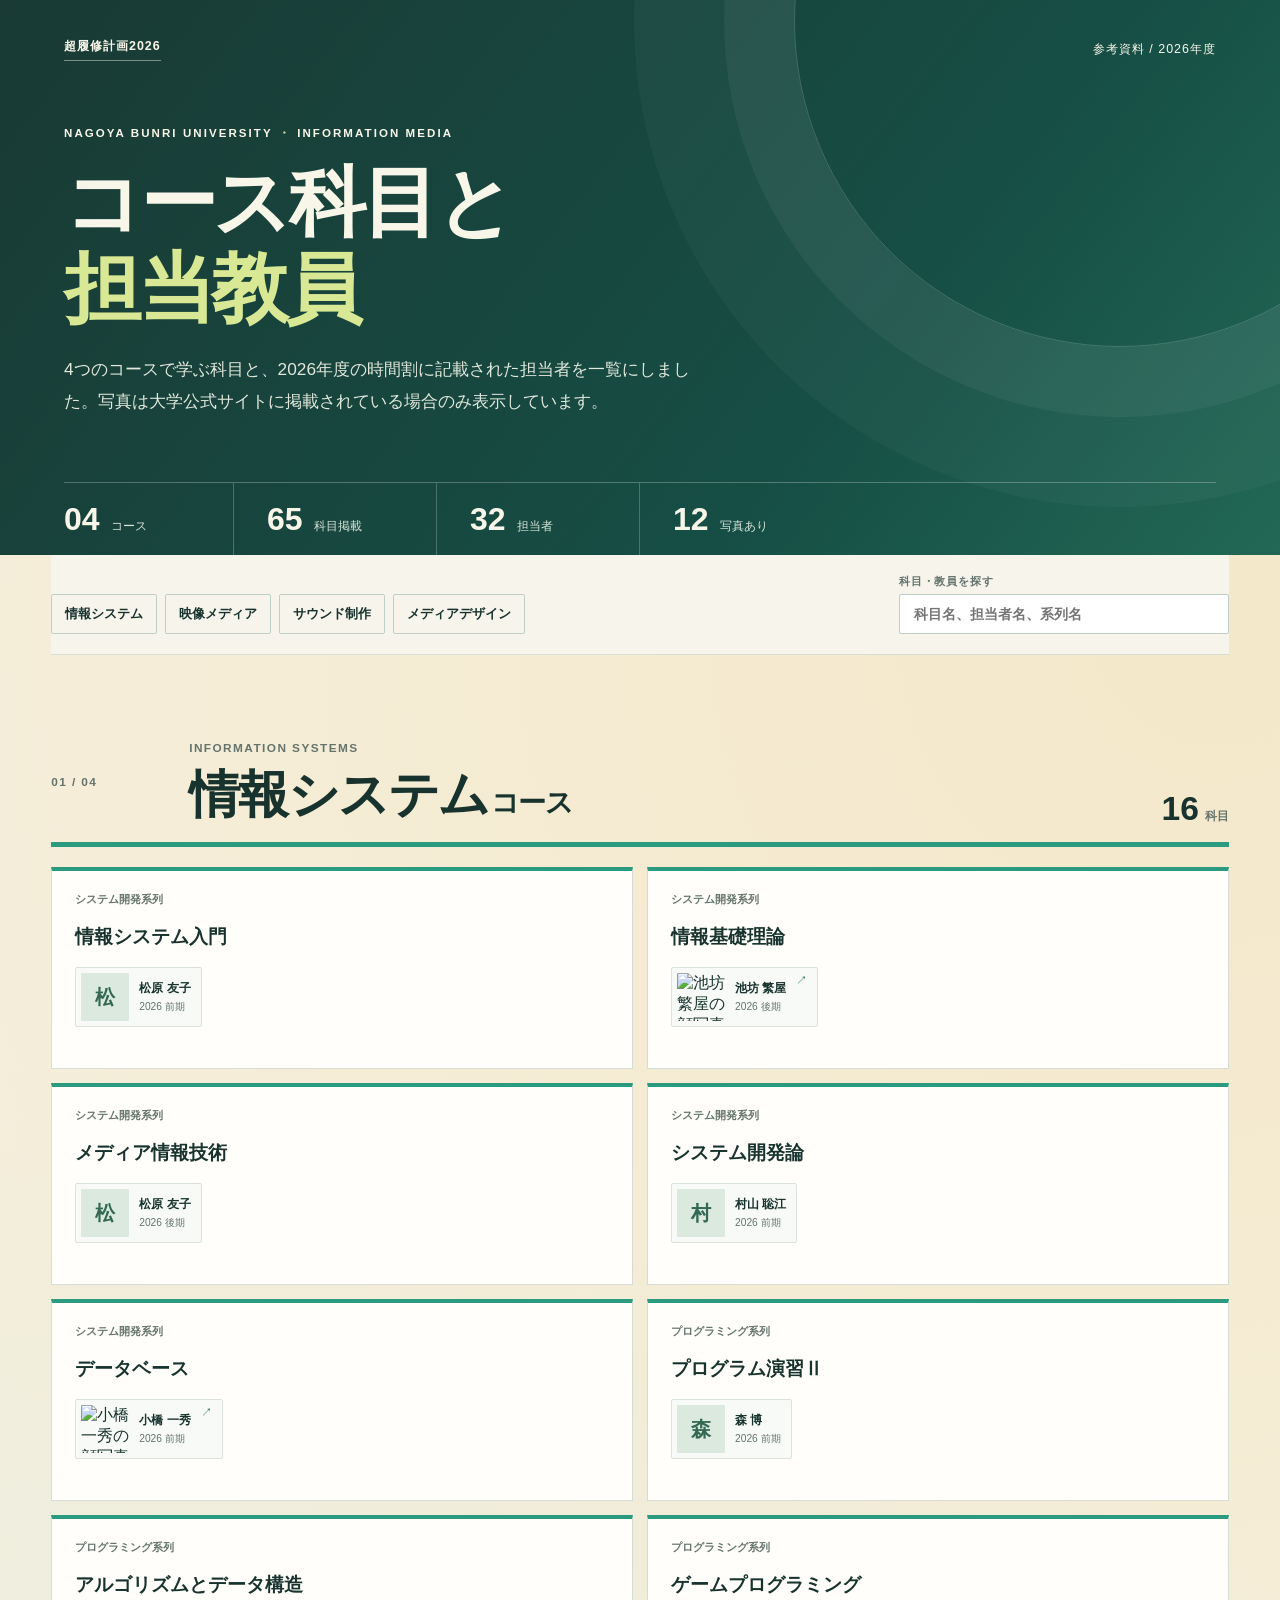
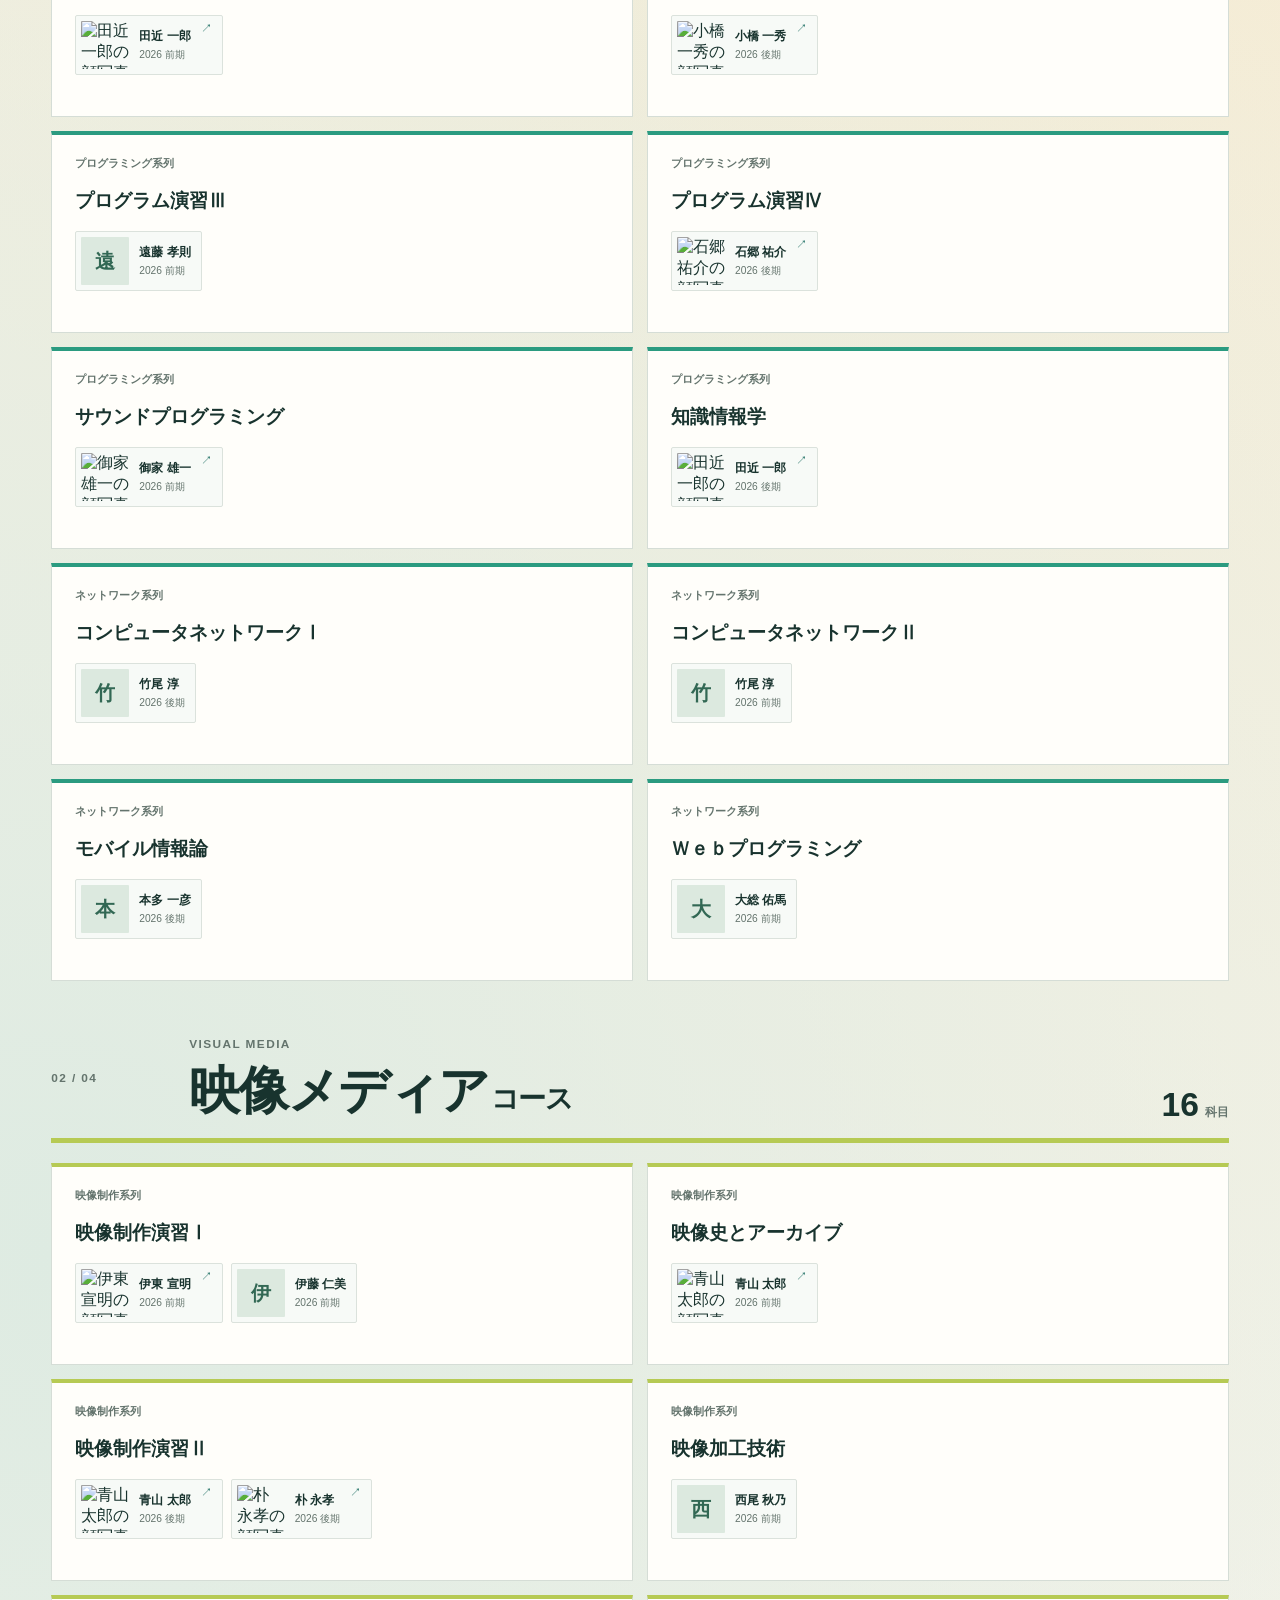
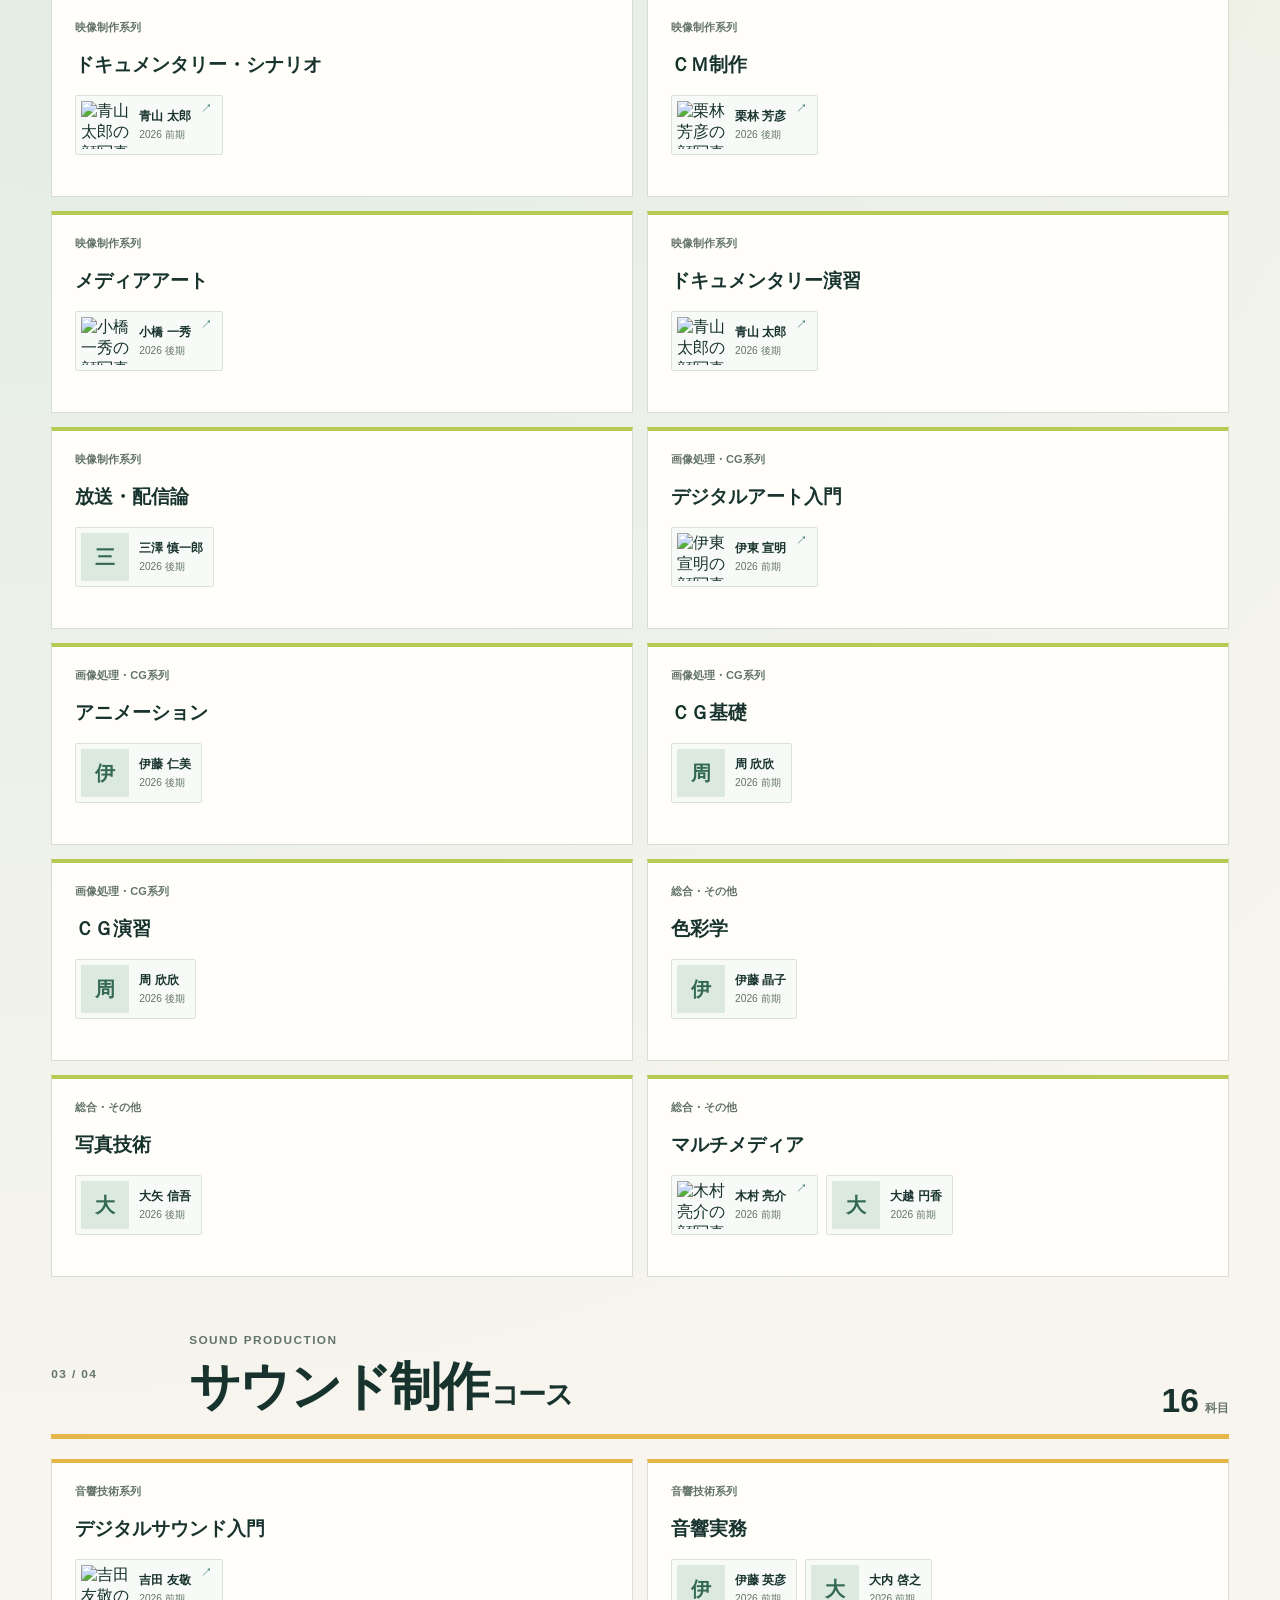
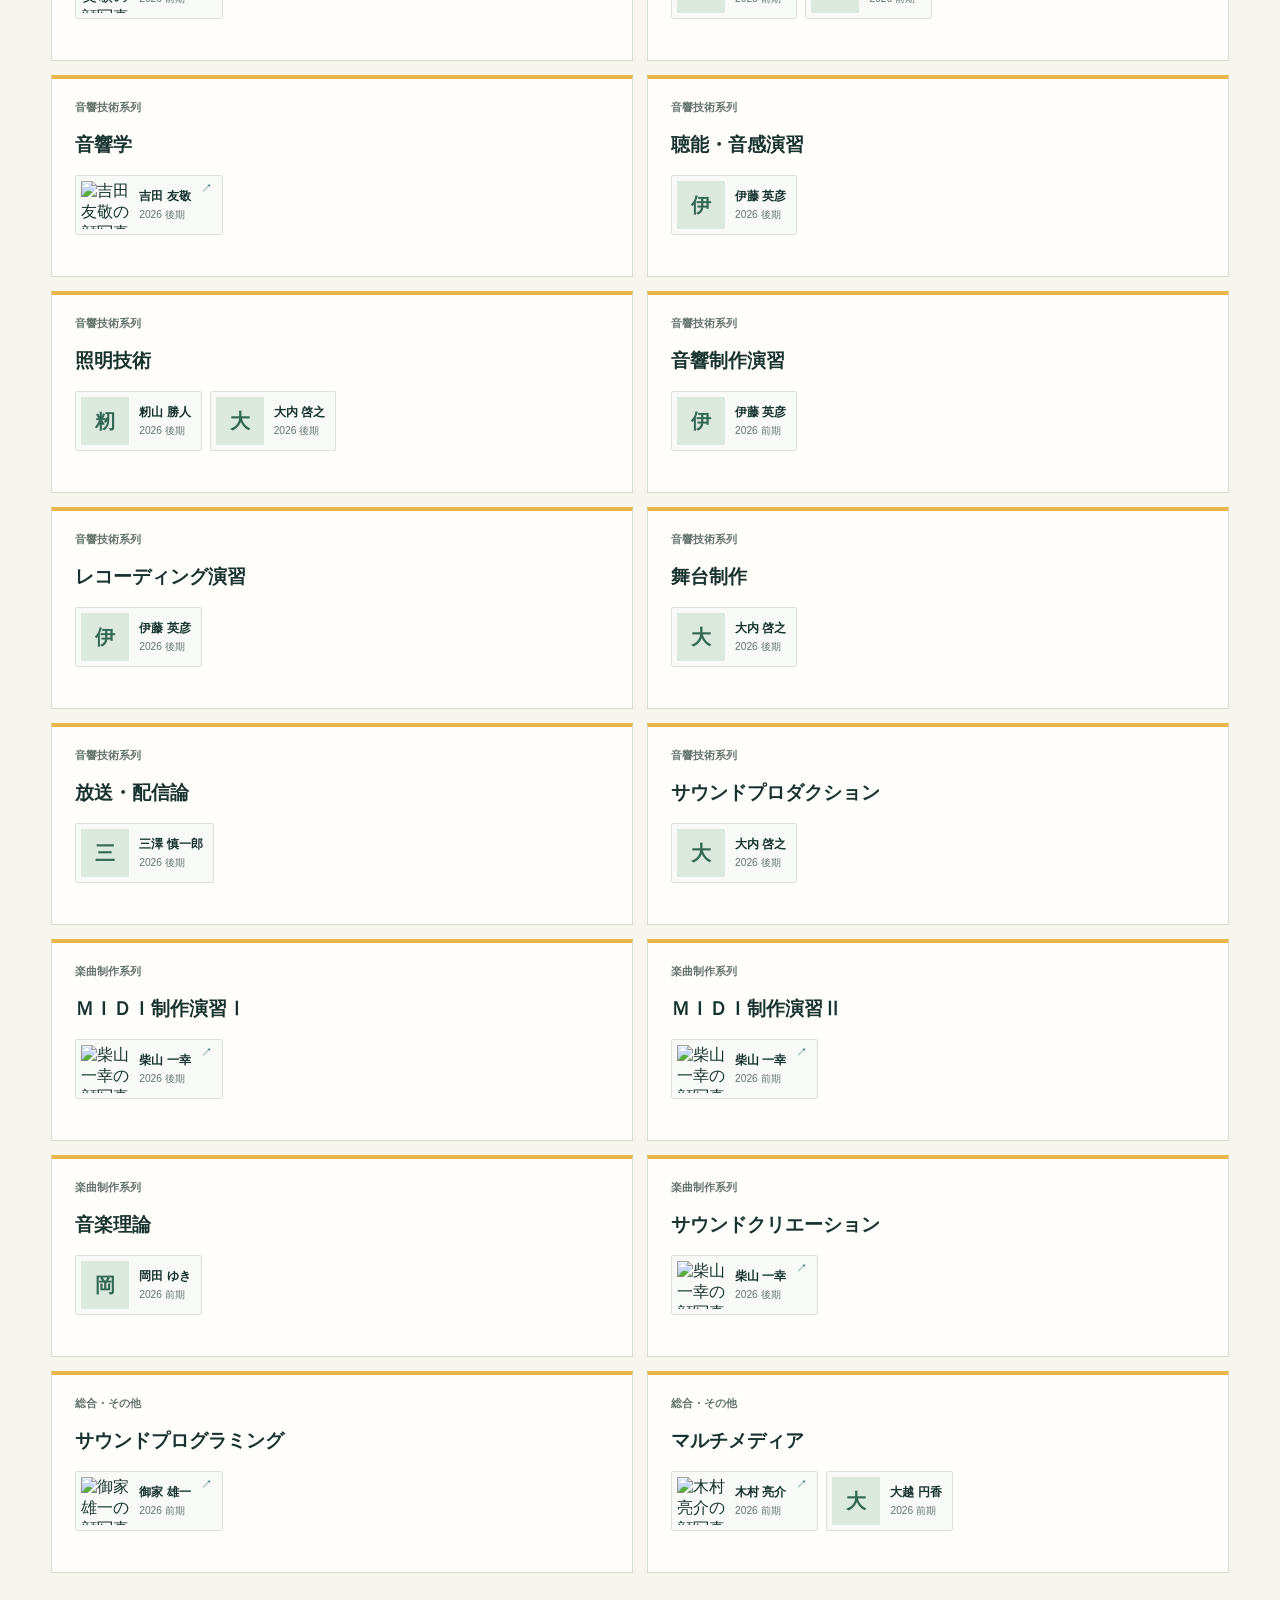
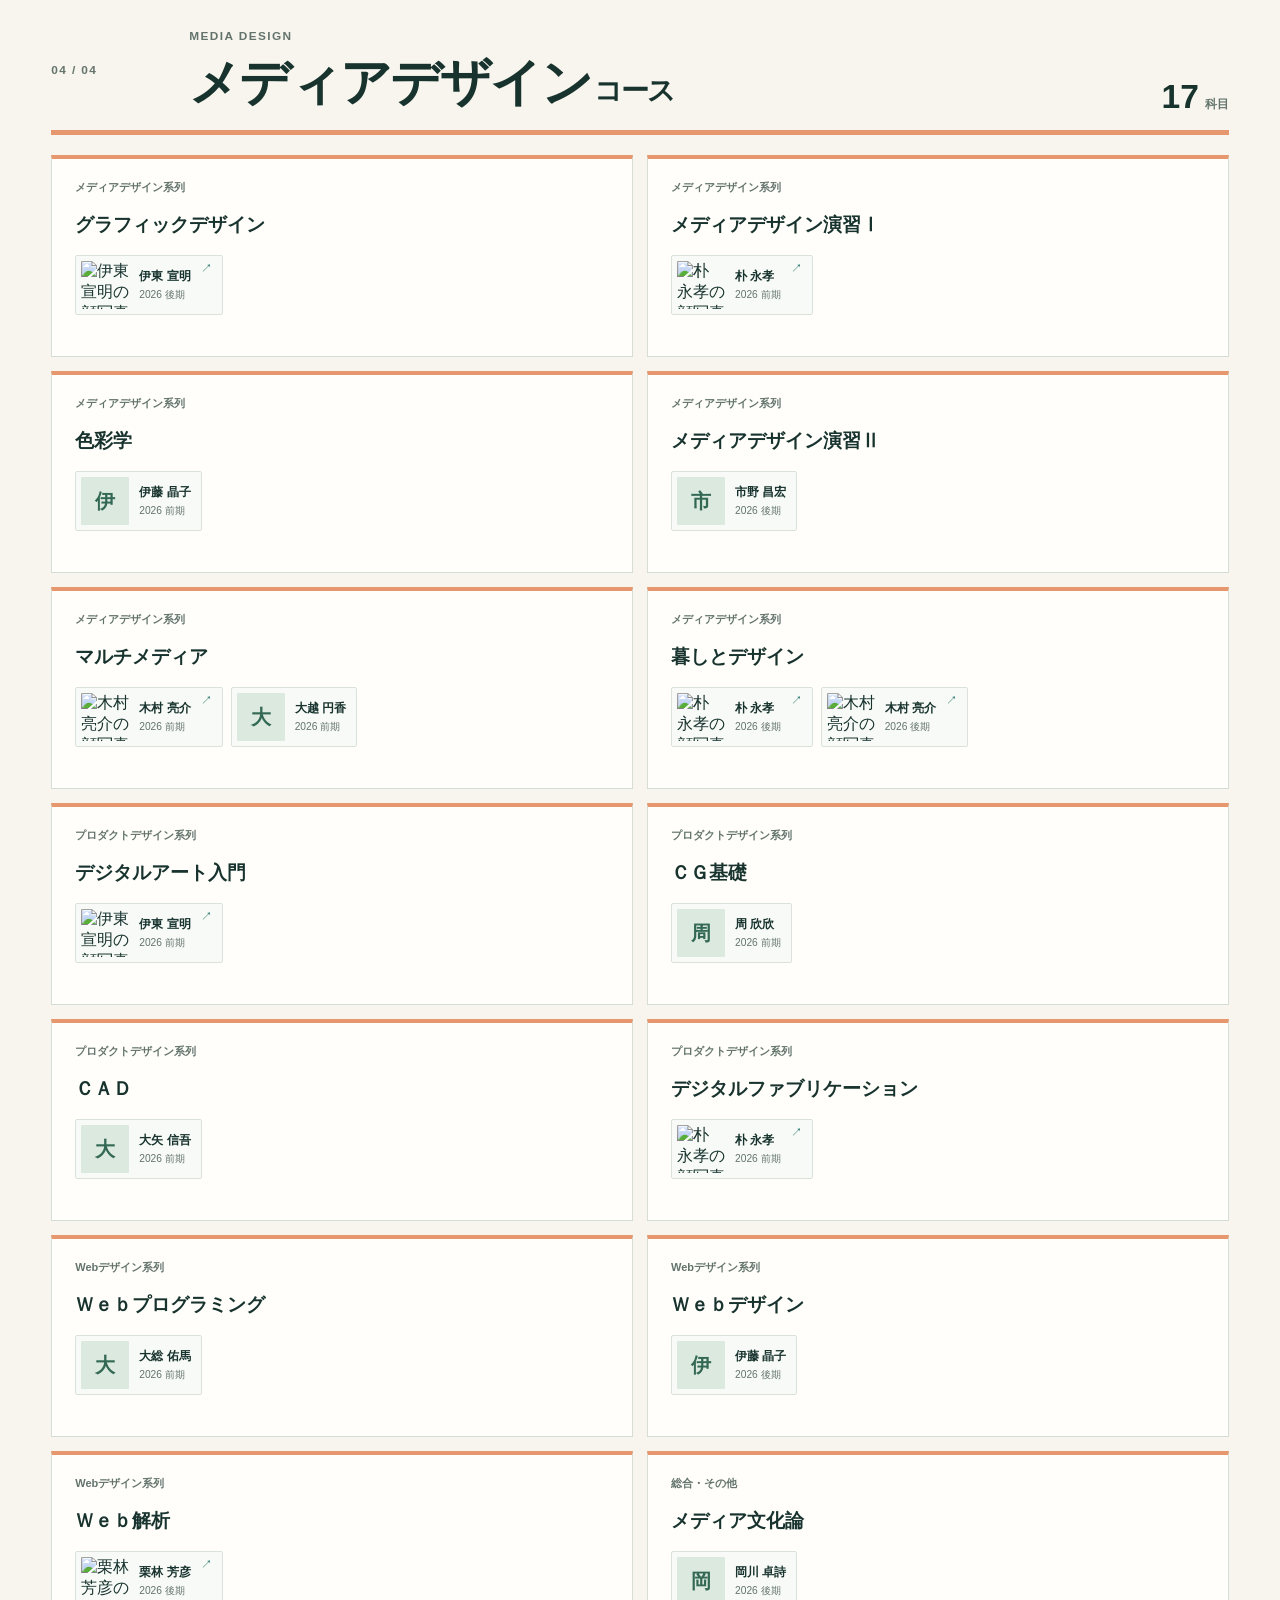
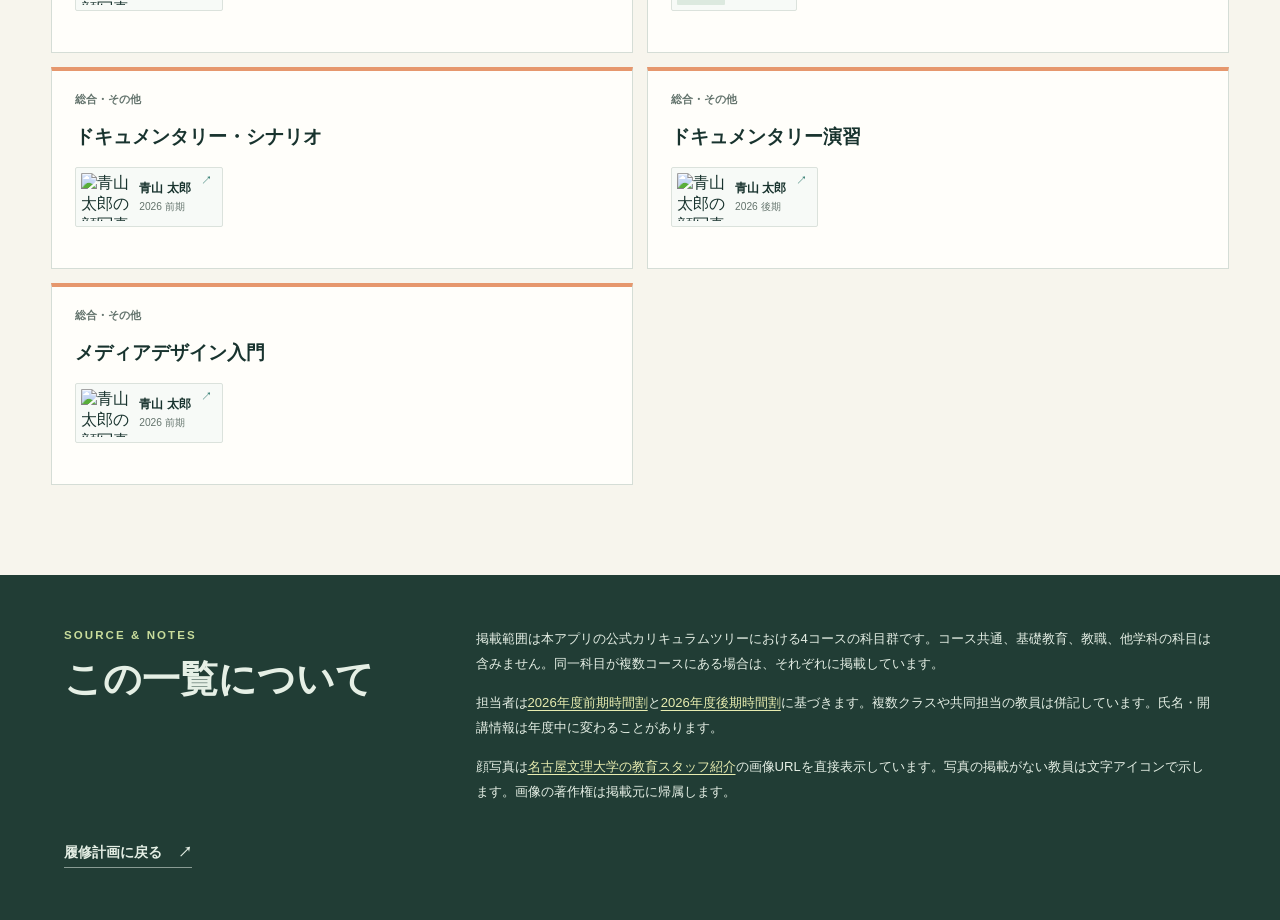
==== course-faculty.html @ b69efe08 "Add 2026 course faculty reference page" ====
<!doctype html>
<html lang="ja">
<head>
  <meta charset="utf-8">
  <meta name="viewport" content="width=device-width, initial-scale=1">
  <meta name="description" content="名古屋文理大学情報メディア学科4コースの科目と、2026年度時間割に記載された担当教員の参考一覧。">
  <title>2026 コース科目と担当教員 | 超履修計画2026</title>
  <link rel="stylesheet" href="course-faculty.css">
  <script src="course-faculty.js" defer></script>
</head>
<body>
  <div class="page-shell">
    <header class="masthead">
      <div class="masthead-top"><a class="project-link" href="./">超履修計画2026</a><span>参考資料 / 2026年度</span></div>
      <div class="masthead-main">
        <p class="eyebrow">NAGOYA BUNRI UNIVERSITY <span>・</span> INFORMATION MEDIA</p>
        <h1>コース科目と<br><em>担当教員</em></h1>
        <p class="intro">4つのコースで学ぶ科目と、2026年度の時間割に記載された担当者を一覧にしました。写真は大学公式サイトに掲載されている場合のみ表示しています。</p>
      </div>
      <div class="facts"><div><strong>04</strong><span>コース</span></div><div><strong>65</strong><span>科目掲載</span></div><div><strong>32</strong><span>担当者</span></div><div><strong>12</strong><span>写真あり</span></div></div>
    </header>

    <main id="main-content">
      <div class="navigator">
        <nav class="course-nav" aria-label="コースへ移動"><a href="#system">情報システム</a><a href="#movie">映像メディア</a><a href="#sound">サウンド制作</a><a href="#design">メディアデザイン</a></nav>
        <label class="search"><span>科目・教員を探す</span><input id="subjectSearch" type="search" placeholder="科目名、担当者名、系列名" autocomplete="off"></label>
      </div>
      <p id="searchStatus" class="search-status" role="status" aria-live="polite"></p>
      <section class="course-section" id="system" data-course="情報システム">
    <header class="section-head">
      <span class="section-number">01 / 04</span>
      <div><p class="section-english">Information Systems</p><h2>情報システム<span>コース</span></h2></div>
      <strong class="section-count">16<small>科目</small></strong>
    </header>
    <div class="subject-grid"><article class="subject-card" data-search="情報システム入門 システム開発系列 情報システム 松原 友子">
    <div class="subject-meta">システム開発系列</div>
    <h3>情報システム入門</h3>
    <div class="teacher-list"><div class="teacher"><span class="teacher-fallback" aria-hidden="true">松</span><span class="teacher-copy"><strong>松原 友子</strong><small>2026 前期</small></span></div></div>
  </article>
<article class="subject-card" data-search="情報基礎理論 システム開発系列 情報システム 池坊 繁屋">
    <div class="subject-meta">システム開発系列</div>
    <h3>情報基礎理論</h3>
    <div class="teacher-list"><a class="teacher" href="https://www.nagoya-bunri.ac.jp/faculty/%e6%b1%a0%e5%9d%8a-%e7%b9%81%e5%b1%8b/" target="_blank" rel="noopener noreferrer" aria-label="池坊 繁屋の大学公式プロフィール"><img src="https://www.nagoya-bunri.ac.jp/wp/wp-content/uploads/2023/04/ikebo_photo-493x640.jpg" alt="池坊 繁屋の顔写真" loading="lazy" decoding="async" referrerpolicy="no-referrer"><span class="teacher-copy"><strong>池坊 繁屋</strong><small>2026 後期</small></span><span class="teacher-arrow" aria-hidden="true">↗</span></a></div>
  </article>
<article class="subject-card" data-search="メディア情報技術 システム開発系列 情報システム 松原 友子">
    <div class="subject-meta">システム開発系列</div>
    <h3>メディア情報技術</h3>
    <div class="teacher-list"><div class="teacher"><span class="teacher-fallback" aria-hidden="true">松</span><span class="teacher-copy"><strong>松原 友子</strong><small>2026 後期</small></span></div></div>
  </article>
<article class="subject-card" data-search="システム開発論 システム開発系列 情報システム 村山 聡江">
    <div class="subject-meta">システム開発系列</div>
    <h3>システム開発論</h3>
    <div class="teacher-list"><div class="teacher"><span class="teacher-fallback" aria-hidden="true">村</span><span class="teacher-copy"><strong>村山 聡江</strong><small>2026 前期</small></span></div></div>
  </article>
<article class="subject-card" data-search="データベース システム開発系列 情報システム 小橋 一秀">
    <div class="subject-meta">システム開発系列</div>
    <h3>データベース</h3>
    <div class="teacher-list"><a class="teacher" href="https://www.nagoya-bunri.ac.jp/faculty/kobashi-kazuhide/" target="_blank" rel="noopener noreferrer" aria-label="小橋 一秀の大学公式プロフィール"><img src="https://www.nagoya-bunri.ac.jp/wp/wp-content/uploads/2022/03/kohashi.jpg" alt="小橋 一秀の顔写真" loading="lazy" decoding="async" referrerpolicy="no-referrer"><span class="teacher-copy"><strong>小橋 一秀</strong><small>2026 前期</small></span><span class="teacher-arrow" aria-hidden="true">↗</span></a></div>
  </article>
<article class="subject-card" data-search="プログラム演習Ⅱ プログラミング系列 情報システム 森 博">
    <div class="subject-meta">プログラミング系列</div>
    <h3>プログラム演習Ⅱ</h3>
    <div class="teacher-list"><div class="teacher"><span class="teacher-fallback" aria-hidden="true">森</span><span class="teacher-copy"><strong>森 博</strong><small>2026 前期</small></span></div></div>
  </article>
<article class="subject-card" data-search="アルゴリズムとデータ構造 プログラミング系列 情報システム 田近 一郎">
    <div class="subject-meta">プログラミング系列</div>
    <h3>アルゴリズムとデータ構造</h3>
    <div class="teacher-list"><a class="teacher" href="https://www.nagoya-bunri.ac.jp/faculty/tajika-ichiro/" target="_blank" rel="noopener noreferrer" aria-label="田近 一郎の大学公式プロフィール"><img src="https://www.nagoya-bunri.ac.jp/wp/wp-content/uploads/2022/03/tajika.jpg" alt="田近 一郎の顔写真" loading="lazy" decoding="async" referrerpolicy="no-referrer"><span class="teacher-copy"><strong>田近 一郎</strong><small>2026 前期</small></span><span class="teacher-arrow" aria-hidden="true">↗</span></a></div>
  </article>
<article class="subject-card" data-search="ゲームプログラミング プログラミング系列 情報システム 小橋 一秀">
    <div class="subject-meta">プログラミング系列</div>
    <h3>ゲームプログラミング</h3>
    <div class="teacher-list"><a class="teacher" href="https://www.nagoya-bunri.ac.jp/faculty/kobashi-kazuhide/" target="_blank" rel="noopener noreferrer" aria-label="小橋 一秀の大学公式プロフィール"><img src="https://www.nagoya-bunri.ac.jp/wp/wp-content/uploads/2022/03/kohashi.jpg" alt="小橋 一秀の顔写真" loading="lazy" decoding="async" referrerpolicy="no-referrer"><span class="teacher-copy"><strong>小橋 一秀</strong><small>2026 後期</small></span><span class="teacher-arrow" aria-hidden="true">↗</span></a></div>
  </article>
<article class="subject-card" data-search="プログラム演習Ⅲ プログラミング系列 情報システム 遠藤 孝則">
    <div class="subject-meta">プログラミング系列</div>
    <h3>プログラム演習Ⅲ</h3>
    <div class="teacher-list"><div class="teacher"><span class="teacher-fallback" aria-hidden="true">遠</span><span class="teacher-copy"><strong>遠藤 孝則</strong><small>2026 前期</small></span></div></div>
  </article>
<article class="subject-card" data-search="プログラム演習Ⅳ プログラミング系列 情報システム 石郷 祐介">
    <div class="subject-meta">プログラミング系列</div>
    <h3>プログラム演習Ⅳ</h3>
    <div class="teacher-list"><a class="teacher" href="https://www.nagoya-bunri.ac.jp/faculty/ishigo-yusuke/" target="_blank" rel="noopener noreferrer" aria-label="石郷 祐介の大学公式プロフィール"><img src="https://www.nagoya-bunri.ac.jp/wp/wp-content/uploads/2024/03/ishigo.yusuke.jpg" alt="石郷 祐介の顔写真" loading="lazy" decoding="async" referrerpolicy="no-referrer"><span class="teacher-copy"><strong>石郷 祐介</strong><small>2026 後期</small></span><span class="teacher-arrow" aria-hidden="true">↗</span></a></div>
  </article>
<article class="subject-card" data-search="サウンドプログラミング プログラミング系列 情報システム 御家 雄一">
    <div class="subject-meta">プログラミング系列</div>
    <h3>サウンドプログラミング</h3>
    <div class="teacher-list"><a class="teacher" href="https://www.nagoya-bunri.ac.jp/faculty/oie/" target="_blank" rel="noopener noreferrer" aria-label="御家 雄一の大学公式プロフィール"><img src="https://www.nagoya-bunri.ac.jp/wp/wp-content/uploads/2024/03/oie-yuichi-512x640.jpg" alt="御家 雄一の顔写真" loading="lazy" decoding="async" referrerpolicy="no-referrer"><span class="teacher-copy"><strong>御家 雄一</strong><small>2026 前期</small></span><span class="teacher-arrow" aria-hidden="true">↗</span></a></div>
  </article>
<article class="subject-card" data-search="知識情報学 プログラミング系列 情報システム 田近 一郎">
    <div class="subject-meta">プログラミング系列</div>
    <h3>知識情報学</h3>
    <div class="teacher-list"><a class="teacher" href="https://www.nagoya-bunri.ac.jp/faculty/tajika-ichiro/" target="_blank" rel="noopener noreferrer" aria-label="田近 一郎の大学公式プロフィール"><img src="https://www.nagoya-bunri.ac.jp/wp/wp-content/uploads/2022/03/tajika.jpg" alt="田近 一郎の顔写真" loading="lazy" decoding="async" referrerpolicy="no-referrer"><span class="teacher-copy"><strong>田近 一郎</strong><small>2026 後期</small></span><span class="teacher-arrow" aria-hidden="true">↗</span></a></div>
  </article>
<article class="subject-card" data-search="コンピュータネットワークⅠ ネットワーク系列 情報システム 竹尾 淳">
    <div class="subject-meta">ネットワーク系列</div>
    <h3>コンピュータネットワークⅠ</h3>
    <div class="teacher-list"><div class="teacher"><span class="teacher-fallback" aria-hidden="true">竹</span><span class="teacher-copy"><strong>竹尾 淳</strong><small>2026 後期</small></span></div></div>
  </article>
<article class="subject-card" data-search="コンピュータネットワークⅡ ネットワーク系列 情報システム 竹尾 淳">
    <div class="subject-meta">ネットワーク系列</div>
    <h3>コンピュータネットワークⅡ</h3>
    <div class="teacher-list"><div class="teacher"><span class="teacher-fallback" aria-hidden="true">竹</span><span class="teacher-copy"><strong>竹尾 淳</strong><small>2026 前期</small></span></div></div>
  </article>
<article class="subject-card" data-search="モバイル情報論 ネットワーク系列 情報システム 本多 一彦">
    <div class="subject-meta">ネットワーク系列</div>
    <h3>モバイル情報論</h3>
    <div class="teacher-list"><div class="teacher"><span class="teacher-fallback" aria-hidden="true">本</span><span class="teacher-copy"><strong>本多 一彦</strong><small>2026 後期</small></span></div></div>
  </article>
<article class="subject-card" data-search="Ｗｅｂプログラミング ネットワーク系列 情報システム 大総 佑馬">
    <div class="subject-meta">ネットワーク系列</div>
    <h3>Ｗｅｂプログラミング</h3>
    <div class="teacher-list"><div class="teacher"><span class="teacher-fallback" aria-hidden="true">大</span><span class="teacher-copy"><strong>大総 佑馬</strong><small>2026 前期</small></span></div></div>
  </article></div>
  </section>
<section class="course-section" id="movie" data-course="映像メディア">
    <header class="section-head">
      <span class="section-number">02 / 04</span>
      <div><p class="section-english">Visual Media</p><h2>映像メディア<span>コース</span></h2></div>
      <strong class="section-count">16<small>科目</small></strong>
    </header>
    <div class="subject-grid"><article class="subject-card" data-search="映像制作演習Ⅰ 映像制作系列 映像メディア 伊東 宣明 伊藤 仁美">
    <div class="subject-meta">映像制作系列</div>
    <h3>映像制作演習Ⅰ</h3>
    <div class="teacher-list"><a class="teacher" href="https://www.nagoya-bunri.ac.jp/faculty/%e4%bc%8a%e6%9d%b1-%e5%ae%a3%e6%98%8e/" target="_blank" rel="noopener noreferrer" aria-label="伊東 宣明の大学公式プロフィール"><img src="https://www.nagoya-bunri.ac.jp/wp/wp-content/uploads/2023/03/%E3%82%A2%E3%83%BC%E3%83%86%E3%82%A3%E3%82%B9%E3%83%88%E5%86%99%E7%9C%9F-640x640.jpg" alt="伊東 宣明の顔写真" loading="lazy" decoding="async" referrerpolicy="no-referrer"><span class="teacher-copy"><strong>伊東 宣明</strong><small>2026 前期</small></span><span class="teacher-arrow" aria-hidden="true">↗</span></a>
<div class="teacher"><span class="teacher-fallback" aria-hidden="true">伊</span><span class="teacher-copy"><strong>伊藤 仁美</strong><small>2026 前期</small></span></div></div>
  </article>
<article class="subject-card" data-search="映像史とアーカイブ 映像制作系列 映像メディア 青山 太郎">
    <div class="subject-meta">映像制作系列</div>
    <h3>映像史とアーカイブ</h3>
    <div class="teacher-list"><a class="teacher" href="https://www.nagoya-bunri.ac.jp/faculty/aoyama-taro/" target="_blank" rel="noopener noreferrer" aria-label="青山 太郎の大学公式プロフィール"><img src="https://www.nagoya-bunri.ac.jp/wp/wp-content/uploads/2022/03/2025_480.jpg" alt="青山 太郎の顔写真" loading="lazy" decoding="async" referrerpolicy="no-referrer"><span class="teacher-copy"><strong>青山 太郎</strong><small>2026 前期</small></span><span class="teacher-arrow" aria-hidden="true">↗</span></a></div>
  </article>
<article class="subject-card" data-search="映像制作演習Ⅱ 映像制作系列 映像メディア 青山 太郎 朴 永孝">
    <div class="subject-meta">映像制作系列</div>
    <h3>映像制作演習Ⅱ</h3>
    <div class="teacher-list"><a class="teacher" href="https://www.nagoya-bunri.ac.jp/faculty/aoyama-taro/" target="_blank" rel="noopener noreferrer" aria-label="青山 太郎の大学公式プロフィール"><img src="https://www.nagoya-bunri.ac.jp/wp/wp-content/uploads/2022/03/2025_480.jpg" alt="青山 太郎の顔写真" loading="lazy" decoding="async" referrerpolicy="no-referrer"><span class="teacher-copy"><strong>青山 太郎</strong><small>2026 後期</small></span><span class="teacher-arrow" aria-hidden="true">↗</span></a>
<a class="teacher" href="https://www.nagoya-bunri.ac.jp/faculty/%e6%9c%b4-%e6%b0%b8%e5%ad%9d/" target="_blank" rel="noopener noreferrer" aria-label="朴 永孝の大学公式プロフィール"><img src="https://www.nagoya-bunri.ac.jp/wp/wp-content/uploads/2024/03/portrait-435x640.jpg" alt="朴 永孝の顔写真" loading="lazy" decoding="async" referrerpolicy="no-referrer"><span class="teacher-copy"><strong>朴 永孝</strong><small>2026 後期</small></span><span class="teacher-arrow" aria-hidden="true">↗</span></a></div>
  </article>
<article class="subject-card" data-search="映像加工技術 映像制作系列 映像メディア 西尾 秋乃">
    <div class="subject-meta">映像制作系列</div>
    <h3>映像加工技術</h3>
    <div class="teacher-list"><div class="teacher"><span class="teacher-fallback" aria-hidden="true">西</span><span class="teacher-copy"><strong>西尾 秋乃</strong><small>2026 前期</small></span></div></div>
  </article>
<article class="subject-card" data-search="ドキュメンタリー・シナリオ 映像制作系列 映像メディア 青山 太郎">
    <div class="subject-meta">映像制作系列</div>
    <h3>ドキュメンタリー・シナリオ</h3>
    <div class="teacher-list"><a class="teacher" href="https://www.nagoya-bunri.ac.jp/faculty/aoyama-taro/" target="_blank" rel="noopener noreferrer" aria-label="青山 太郎の大学公式プロフィール"><img src="https://www.nagoya-bunri.ac.jp/wp/wp-content/uploads/2022/03/2025_480.jpg" alt="青山 太郎の顔写真" loading="lazy" decoding="async" referrerpolicy="no-referrer"><span class="teacher-copy"><strong>青山 太郎</strong><small>2026 前期</small></span><span class="teacher-arrow" aria-hidden="true">↗</span></a></div>
  </article>
<article class="subject-card" data-search="ＣＭ制作 映像制作系列 映像メディア 栗林 芳彦">
    <div class="subject-meta">映像制作系列</div>
    <h3>ＣＭ制作</h3>
    <div class="teacher-list"><a class="teacher" href="https://www.nagoya-bunri.ac.jp/faculty/kuribayashi-yoshihiko/" target="_blank" rel="noopener noreferrer" aria-label="栗林 芳彦の大学公式プロフィール"><img src="https://www.nagoya-bunri.ac.jp/wp/wp-content/uploads/2022/03/%E6%A0%97%E6%9E%97%E5%86%99%E7%9C%9F480p-427x640.jpg" alt="栗林 芳彦の顔写真" loading="lazy" decoding="async" referrerpolicy="no-referrer"><span class="teacher-copy"><strong>栗林 芳彦</strong><small>2026 後期</small></span><span class="teacher-arrow" aria-hidden="true">↗</span></a></div>
  </article>
<article class="subject-card" data-search="メディアアート 映像制作系列 映像メディア 小橋 一秀">
    <div class="subject-meta">映像制作系列</div>
    <h3>メディアアート</h3>
    <div class="teacher-list"><a class="teacher" href="https://www.nagoya-bunri.ac.jp/faculty/kobashi-kazuhide/" target="_blank" rel="noopener noreferrer" aria-label="小橋 一秀の大学公式プロフィール"><img src="https://www.nagoya-bunri.ac.jp/wp/wp-content/uploads/2022/03/kohashi.jpg" alt="小橋 一秀の顔写真" loading="lazy" decoding="async" referrerpolicy="no-referrer"><span class="teacher-copy"><strong>小橋 一秀</strong><small>2026 後期</small></span><span class="teacher-arrow" aria-hidden="true">↗</span></a></div>
  </article>
<article class="subject-card" data-search="ドキュメンタリー演習 映像制作系列 映像メディア 青山 太郎">
    <div class="subject-meta">映像制作系列</div>
    <h3>ドキュメンタリー演習</h3>
    <div class="teacher-list"><a class="teacher" href="https://www.nagoya-bunri.ac.jp/faculty/aoyama-taro/" target="_blank" rel="noopener noreferrer" aria-label="青山 太郎の大学公式プロフィール"><img src="https://www.nagoya-bunri.ac.jp/wp/wp-content/uploads/2022/03/2025_480.jpg" alt="青山 太郎の顔写真" loading="lazy" decoding="async" referrerpolicy="no-referrer"><span class="teacher-copy"><strong>青山 太郎</strong><small>2026 後期</small></span><span class="teacher-arrow" aria-hidden="true">↗</span></a></div>
  </article>
<article class="subject-card" data-search="放送・配信論 映像制作系列 映像メディア 三澤 慎一郎">
    <div class="subject-meta">映像制作系列</div>
    <h3>放送・配信論</h3>
    <div class="teacher-list"><div class="teacher"><span class="teacher-fallback" aria-hidden="true">三</span><span class="teacher-copy"><strong>三澤 慎一郎</strong><small>2026 後期</small></span></div></div>
  </article>
<article class="subject-card" data-search="デジタルアート入門 画像処理・CG系列 映像メディア 伊東 宣明">
    <div class="subject-meta">画像処理・CG系列</div>
    <h3>デジタルアート入門</h3>
    <div class="teacher-list"><a class="teacher" href="https://www.nagoya-bunri.ac.jp/faculty/%e4%bc%8a%e6%9d%b1-%e5%ae%a3%e6%98%8e/" target="_blank" rel="noopener noreferrer" aria-label="伊東 宣明の大学公式プロフィール"><img src="https://www.nagoya-bunri.ac.jp/wp/wp-content/uploads/2023/03/%E3%82%A2%E3%83%BC%E3%83%86%E3%82%A3%E3%82%B9%E3%83%88%E5%86%99%E7%9C%9F-640x640.jpg" alt="伊東 宣明の顔写真" loading="lazy" decoding="async" referrerpolicy="no-referrer"><span class="teacher-copy"><strong>伊東 宣明</strong><small>2026 前期</small></span><span class="teacher-arrow" aria-hidden="true">↗</span></a></div>
  </article>
<article class="subject-card" data-search="アニメーション 画像処理・CG系列 映像メディア 伊藤 仁美">
    <div class="subject-meta">画像処理・CG系列</div>
    <h3>アニメーション</h3>
    <div class="teacher-list"><div class="teacher"><span class="teacher-fallback" aria-hidden="true">伊</span><span class="teacher-copy"><strong>伊藤 仁美</strong><small>2026 後期</small></span></div></div>
  </article>
<article class="subject-card" data-search="ＣＧ基礎 画像処理・CG系列 映像メディア 周 欣欣">
    <div class="subject-meta">画像処理・CG系列</div>
    <h3>ＣＧ基礎</h3>
    <div class="teacher-list"><div class="teacher"><span class="teacher-fallback" aria-hidden="true">周</span><span class="teacher-copy"><strong>周 欣欣</strong><small>2026 前期</small></span></div></div>
  </article>
<article class="subject-card" data-search="ＣＧ演習 画像処理・CG系列 映像メディア 周 欣欣">
    <div class="subject-meta">画像処理・CG系列</div>
    <h3>ＣＧ演習</h3>
    <div class="teacher-list"><div class="teacher"><span class="teacher-fallback" aria-hidden="true">周</span><span class="teacher-copy"><strong>周 欣欣</strong><small>2026 後期</small></span></div></div>
  </article>
<article class="subject-card" data-search="色彩学 総合・その他 映像メディア 伊藤 晶子">
    <div class="subject-meta">総合・その他</div>
    <h3>色彩学</h3>
    <div class="teacher-list"><div class="teacher"><span class="teacher-fallback" aria-hidden="true">伊</span><span class="teacher-copy"><strong>伊藤 晶子</strong><small>2026 前期</small></span></div></div>
  </article>
<article class="subject-card" data-search="写真技術 総合・その他 映像メディア 大矢 信吾">
    <div class="subject-meta">総合・その他</div>
    <h3>写真技術</h3>
    <div class="teacher-list"><div class="teacher"><span class="teacher-fallback" aria-hidden="true">大</span><span class="teacher-copy"><strong>大矢 信吾</strong><small>2026 後期</small></span></div></div>
  </article>
<article class="subject-card" data-search="マルチメディア 総合・その他 映像メディア 木村 亮介 大越 円香">
    <div class="subject-meta">総合・その他</div>
    <h3>マルチメディア</h3>
    <div class="teacher-list"><a class="teacher" href="https://www.nagoya-bunri.ac.jp/faculty/kimura-ryosuke/" target="_blank" rel="noopener noreferrer" aria-label="木村 亮介の大学公式プロフィール"><img src="https://www.nagoya-bunri.ac.jp/wp/wp-content/uploads/2022/03/kimura_b_2.jpg" alt="木村 亮介の顔写真" loading="lazy" decoding="async" referrerpolicy="no-referrer"><span class="teacher-copy"><strong>木村 亮介</strong><small>2026 前期</small></span><span class="teacher-arrow" aria-hidden="true">↗</span></a>
<div class="teacher"><span class="teacher-fallback" aria-hidden="true">大</span><span class="teacher-copy"><strong>大越 円香</strong><small>2026 前期</small></span></div></div>
  </article></div>
  </section>
<section class="course-section" id="sound" data-course="サウンド制作">
    <header class="section-head">
      <span class="section-number">03 / 04</span>
      <div><p class="section-english">Sound Production</p><h2>サウンド制作<span>コース</span></h2></div>
      <strong class="section-count">16<small>科目</small></strong>
    </header>
    <div class="subject-grid"><article class="subject-card" data-search="デジタルサウンド入門 音響技術系列 サウンド制作 吉田 友敬">
    <div class="subject-meta">音響技術系列</div>
    <h3>デジタルサウンド入門</h3>
    <div class="teacher-list"><a class="teacher" href="https://www.nagoya-bunri.ac.jp/faculty/yoshida-tomoyoshi/" target="_blank" rel="noopener noreferrer" aria-label="吉田 友敬の大学公式プロフィール"><img src="https://www.nagoya-bunri.ac.jp/wp/wp-content/uploads/2022/03/%E9%A1%94%E5%86%99%E7%9C%9F%E5%B9%B3%E6%9C%8D-480x640.jpg" alt="吉田 友敬の顔写真" loading="lazy" decoding="async" referrerpolicy="no-referrer"><span class="teacher-copy"><strong>吉田 友敬</strong><small>2026 前期</small></span><span class="teacher-arrow" aria-hidden="true">↗</span></a></div>
  </article>
<article class="subject-card" data-search="音響実務 音響技術系列 サウンド制作 伊藤 英彦 大内 啓之">
    <div class="subject-meta">音響技術系列</div>
    <h3>音響実務</h3>
    <div class="teacher-list"><div class="teacher"><span class="teacher-fallback" aria-hidden="true">伊</span><span class="teacher-copy"><strong>伊藤 英彦</strong><small>2026 前期</small></span></div>
<div class="teacher"><span class="teacher-fallback" aria-hidden="true">大</span><span class="teacher-copy"><strong>大内 啓之</strong><small>2026 前期</small></span></div></div>
  </article>
<article class="subject-card" data-search="音響学 音響技術系列 サウンド制作 吉田 友敬">
    <div class="subject-meta">音響技術系列</div>
    <h3>音響学</h3>
    <div class="teacher-list"><a class="teacher" href="https://www.nagoya-bunri.ac.jp/faculty/yoshida-tomoyoshi/" target="_blank" rel="noopener noreferrer" aria-label="吉田 友敬の大学公式プロフィール"><img src="https://www.nagoya-bunri.ac.jp/wp/wp-content/uploads/2022/03/%E9%A1%94%E5%86%99%E7%9C%9F%E5%B9%B3%E6%9C%8D-480x640.jpg" alt="吉田 友敬の顔写真" loading="lazy" decoding="async" referrerpolicy="no-referrer"><span class="teacher-copy"><strong>吉田 友敬</strong><small>2026 後期</small></span><span class="teacher-arrow" aria-hidden="true">↗</span></a></div>
  </article>
<article class="subject-card" data-search="聴能・音感演習 音響技術系列 サウンド制作 伊藤 英彦">
    <div class="subject-meta">音響技術系列</div>
    <h3>聴能・音感演習</h3>
    <div class="teacher-list"><div class="teacher"><span class="teacher-fallback" aria-hidden="true">伊</span><span class="teacher-copy"><strong>伊藤 英彦</strong><small>2026 後期</small></span></div></div>
  </article>
<article class="subject-card" data-search="照明技術 音響技術系列 サウンド制作 籾山 勝人 大内 啓之">
    <div class="subject-meta">音響技術系列</div>
    <h3>照明技術</h3>
    <div class="teacher-list"><div class="teacher"><span class="teacher-fallback" aria-hidden="true">籾</span><span class="teacher-copy"><strong>籾山 勝人</strong><small>2026 後期</small></span></div>
<div class="teacher"><span class="teacher-fallback" aria-hidden="true">大</span><span class="teacher-copy"><strong>大内 啓之</strong><small>2026 後期</small></span></div></div>
  </article>
<article class="subject-card" data-search="音響制作演習 音響技術系列 サウンド制作 伊藤 英彦">
    <div class="subject-meta">音響技術系列</div>
    <h3>音響制作演習</h3>
    <div class="teacher-list"><div class="teacher"><span class="teacher-fallback" aria-hidden="true">伊</span><span class="teacher-copy"><strong>伊藤 英彦</strong><small>2026 前期</small></span></div></div>
  </article>
<article class="subject-card" data-search="レコーディング演習 音響技術系列 サウンド制作 伊藤 英彦">
    <div class="subject-meta">音響技術系列</div>
    <h3>レコーディング演習</h3>
    <div class="teacher-list"><div class="teacher"><span class="teacher-fallback" aria-hidden="true">伊</span><span class="teacher-copy"><strong>伊藤 英彦</strong><small>2026 後期</small></span></div></div>
  </article>
<article class="subject-card" data-search="舞台制作 音響技術系列 サウンド制作 大内 啓之">
    <div class="subject-meta">音響技術系列</div>
    <h3>舞台制作</h3>
    <div class="teacher-list"><div class="teacher"><span class="teacher-fallback" aria-hidden="true">大</span><span class="teacher-copy"><strong>大内 啓之</strong><small>2026 後期</small></span></div></div>
  </article>
<article class="subject-card" data-search="放送・配信論 音響技術系列 サウンド制作 三澤 慎一郎">
    <div class="subject-meta">音響技術系列</div>
    <h3>放送・配信論</h3>
    <div class="teacher-list"><div class="teacher"><span class="teacher-fallback" aria-hidden="true">三</span><span class="teacher-copy"><strong>三澤 慎一郎</strong><small>2026 後期</small></span></div></div>
  </article>
<article class="subject-card" data-search="サウンドプロダクション 音響技術系列 サウンド制作 大内 啓之">
    <div class="subject-meta">音響技術系列</div>
    <h3>サウンドプロダクション</h3>
    <div class="teacher-list"><div class="teacher"><span class="teacher-fallback" aria-hidden="true">大</span><span class="teacher-copy"><strong>大内 啓之</strong><small>2026 後期</small></span></div></div>
  </article>
<article class="subject-card" data-search="ＭＩＤＩ制作演習Ⅰ 楽曲制作系列 サウンド制作 柴山 一幸">
    <div class="subject-meta">楽曲制作系列</div>
    <h3>ＭＩＤＩ制作演習Ⅰ</h3>
    <div class="teacher-list"><a class="teacher" href="https://www.nagoya-bunri.ac.jp/faculty/shibayama-kazuyuki/" target="_blank" rel="noopener noreferrer" aria-label="柴山 一幸の大学公式プロフィール"><img src="https://www.nagoya-bunri.ac.jp/wp/wp-content/uploads/2022/03/Shibayama_Kazuyuki.jpg" alt="柴山 一幸の顔写真" loading="lazy" decoding="async" referrerpolicy="no-referrer"><span class="teacher-copy"><strong>柴山 一幸</strong><small>2026 後期</small></span><span class="teacher-arrow" aria-hidden="true">↗</span></a></div>
  </article>
<article class="subject-card" data-search="ＭＩＤＩ制作演習Ⅱ 楽曲制作系列 サウンド制作 柴山 一幸">
    <div class="subject-meta">楽曲制作系列</div>
    <h3>ＭＩＤＩ制作演習Ⅱ</h3>
    <div class="teacher-list"><a class="teacher" href="https://www.nagoya-bunri.ac.jp/faculty/shibayama-kazuyuki/" target="_blank" rel="noopener noreferrer" aria-label="柴山 一幸の大学公式プロフィール"><img src="https://www.nagoya-bunri.ac.jp/wp/wp-content/uploads/2022/03/Shibayama_Kazuyuki.jpg" alt="柴山 一幸の顔写真" loading="lazy" decoding="async" referrerpolicy="no-referrer"><span class="teacher-copy"><strong>柴山 一幸</strong><small>2026 前期</small></span><span class="teacher-arrow" aria-hidden="true">↗</span></a></div>
  </article>
<article class="subject-card" data-search="音楽理論 楽曲制作系列 サウンド制作 岡田 ゆき">
    <div class="subject-meta">楽曲制作系列</div>
    <h3>音楽理論</h3>
    <div class="teacher-list"><div class="teacher"><span class="teacher-fallback" aria-hidden="true">岡</span><span class="teacher-copy"><strong>岡田 ゆき</strong><small>2026 前期</small></span></div></div>
  </article>
<article class="subject-card" data-search="サウンドクリエーション 楽曲制作系列 サウンド制作 柴山 一幸">
    <div class="subject-meta">楽曲制作系列</div>
    <h3>サウンドクリエーション</h3>
    <div class="teacher-list"><a class="teacher" href="https://www.nagoya-bunri.ac.jp/faculty/shibayama-kazuyuki/" target="_blank" rel="noopener noreferrer" aria-label="柴山 一幸の大学公式プロフィール"><img src="https://www.nagoya-bunri.ac.jp/wp/wp-content/uploads/2022/03/Shibayama_Kazuyuki.jpg" alt="柴山 一幸の顔写真" loading="lazy" decoding="async" referrerpolicy="no-referrer"><span class="teacher-copy"><strong>柴山 一幸</strong><small>2026 後期</small></span><span class="teacher-arrow" aria-hidden="true">↗</span></a></div>
  </article>
<article class="subject-card" data-search="サウンドプログラミング 総合・その他 サウンド制作 御家 雄一">
    <div class="subject-meta">総合・その他</div>
    <h3>サウンドプログラミング</h3>
    <div class="teacher-list"><a class="teacher" href="https://www.nagoya-bunri.ac.jp/faculty/oie/" target="_blank" rel="noopener noreferrer" aria-label="御家 雄一の大学公式プロフィール"><img src="https://www.nagoya-bunri.ac.jp/wp/wp-content/uploads/2024/03/oie-yuichi-512x640.jpg" alt="御家 雄一の顔写真" loading="lazy" decoding="async" referrerpolicy="no-referrer"><span class="teacher-copy"><strong>御家 雄一</strong><small>2026 前期</small></span><span class="teacher-arrow" aria-hidden="true">↗</span></a></div>
  </article>
<article class="subject-card" data-search="マルチメディア 総合・その他 サウンド制作 木村 亮介 大越 円香">
    <div class="subject-meta">総合・その他</div>
    <h3>マルチメディア</h3>
    <div class="teacher-list"><a class="teacher" href="https://www.nagoya-bunri.ac.jp/faculty/kimura-ryosuke/" target="_blank" rel="noopener noreferrer" aria-label="木村 亮介の大学公式プロフィール"><img src="https://www.nagoya-bunri.ac.jp/wp/wp-content/uploads/2022/03/kimura_b_2.jpg" alt="木村 亮介の顔写真" loading="lazy" decoding="async" referrerpolicy="no-referrer"><span class="teacher-copy"><strong>木村 亮介</strong><small>2026 前期</small></span><span class="teacher-arrow" aria-hidden="true">↗</span></a>
<div class="teacher"><span class="teacher-fallback" aria-hidden="true">大</span><span class="teacher-copy"><strong>大越 円香</strong><small>2026 前期</small></span></div></div>
  </article></div>
  </section>
<section class="course-section" id="design" data-course="メディアデザイン">
    <header class="section-head">
      <span class="section-number">04 / 04</span>
      <div><p class="section-english">Media Design</p><h2>メディアデザイン<span>コース</span></h2></div>
      <strong class="section-count">17<small>科目</small></strong>
    </header>
    <div class="subject-grid"><article class="subject-card" data-search="グラフィックデザイン メディアデザイン系列 メディアデザイン 伊東 宣明">
    <div class="subject-meta">メディアデザイン系列</div>
    <h3>グラフィックデザイン</h3>
    <div class="teacher-list"><a class="teacher" href="https://www.nagoya-bunri.ac.jp/faculty/%e4%bc%8a%e6%9d%b1-%e5%ae%a3%e6%98%8e/" target="_blank" rel="noopener noreferrer" aria-label="伊東 宣明の大学公式プロフィール"><img src="https://www.nagoya-bunri.ac.jp/wp/wp-content/uploads/2023/03/%E3%82%A2%E3%83%BC%E3%83%86%E3%82%A3%E3%82%B9%E3%83%88%E5%86%99%E7%9C%9F-640x640.jpg" alt="伊東 宣明の顔写真" loading="lazy" decoding="async" referrerpolicy="no-referrer"><span class="teacher-copy"><strong>伊東 宣明</strong><small>2026 後期</small></span><span class="teacher-arrow" aria-hidden="true">↗</span></a></div>
  </article>
<article class="subject-card" data-search="メディアデザイン演習Ⅰ メディアデザイン系列 メディアデザイン 朴 永孝">
    <div class="subject-meta">メディアデザイン系列</div>
    <h3>メディアデザイン演習Ⅰ</h3>
    <div class="teacher-list"><a class="teacher" href="https://www.nagoya-bunri.ac.jp/faculty/%e6%9c%b4-%e6%b0%b8%e5%ad%9d/" target="_blank" rel="noopener noreferrer" aria-label="朴 永孝の大学公式プロフィール"><img src="https://www.nagoya-bunri.ac.jp/wp/wp-content/uploads/2024/03/portrait-435x640.jpg" alt="朴 永孝の顔写真" loading="lazy" decoding="async" referrerpolicy="no-referrer"><span class="teacher-copy"><strong>朴 永孝</strong><small>2026 前期</small></span><span class="teacher-arrow" aria-hidden="true">↗</span></a></div>
  </article>
<article class="subject-card" data-search="色彩学 メディアデザイン系列 メディアデザイン 伊藤 晶子">
    <div class="subject-meta">メディアデザイン系列</div>
    <h3>色彩学</h3>
    <div class="teacher-list"><div class="teacher"><span class="teacher-fallback" aria-hidden="true">伊</span><span class="teacher-copy"><strong>伊藤 晶子</strong><small>2026 前期</small></span></div></div>
  </article>
<article class="subject-card" data-search="メディアデザイン演習Ⅱ メディアデザイン系列 メディアデザイン 市野 昌宏">
    <div class="subject-meta">メディアデザイン系列</div>
    <h3>メディアデザイン演習Ⅱ</h3>
    <div class="teacher-list"><div class="teacher"><span class="teacher-fallback" aria-hidden="true">市</span><span class="teacher-copy"><strong>市野 昌宏</strong><small>2026 後期</small></span></div></div>
  </article>
<article class="subject-card" data-search="マルチメディア メディアデザイン系列 メディアデザイン 木村 亮介 大越 円香">
    <div class="subject-meta">メディアデザイン系列</div>
    <h3>マルチメディア</h3>
    <div class="teacher-list"><a class="teacher" href="https://www.nagoya-bunri.ac.jp/faculty/kimura-ryosuke/" target="_blank" rel="noopener noreferrer" aria-label="木村 亮介の大学公式プロフィール"><img src="https://www.nagoya-bunri.ac.jp/wp/wp-content/uploads/2022/03/kimura_b_2.jpg" alt="木村 亮介の顔写真" loading="lazy" decoding="async" referrerpolicy="no-referrer"><span class="teacher-copy"><strong>木村 亮介</strong><small>2026 前期</small></span><span class="teacher-arrow" aria-hidden="true">↗</span></a>
<div class="teacher"><span class="teacher-fallback" aria-hidden="true">大</span><span class="teacher-copy"><strong>大越 円香</strong><small>2026 前期</small></span></div></div>
  </article>
<article class="subject-card" data-search="暮しとデザイン メディアデザイン系列 メディアデザイン 朴 永孝 木村 亮介">
    <div class="subject-meta">メディアデザイン系列</div>
    <h3>暮しとデザイン</h3>
    <div class="teacher-list"><a class="teacher" href="https://www.nagoya-bunri.ac.jp/faculty/%e6%9c%b4-%e6%b0%b8%e5%ad%9d/" target="_blank" rel="noopener noreferrer" aria-label="朴 永孝の大学公式プロフィール"><img src="https://www.nagoya-bunri.ac.jp/wp/wp-content/uploads/2024/03/portrait-435x640.jpg" alt="朴 永孝の顔写真" loading="lazy" decoding="async" referrerpolicy="no-referrer"><span class="teacher-copy"><strong>朴 永孝</strong><small>2026 後期</small></span><span class="teacher-arrow" aria-hidden="true">↗</span></a>
<a class="teacher" href="https://www.nagoya-bunri.ac.jp/faculty/kimura-ryosuke/" target="_blank" rel="noopener noreferrer" aria-label="木村 亮介の大学公式プロフィール"><img src="https://www.nagoya-bunri.ac.jp/wp/wp-content/uploads/2022/03/kimura_b_2.jpg" alt="木村 亮介の顔写真" loading="lazy" decoding="async" referrerpolicy="no-referrer"><span class="teacher-copy"><strong>木村 亮介</strong><small>2026 後期</small></span><span class="teacher-arrow" aria-hidden="true">↗</span></a></div>
  </article>
<article class="subject-card" data-search="デジタルアート入門 プロダクトデザイン系列 メディアデザイン 伊東 宣明">
    <div class="subject-meta">プロダクトデザイン系列</div>
    <h3>デジタルアート入門</h3>
    <div class="teacher-list"><a class="teacher" href="https://www.nagoya-bunri.ac.jp/faculty/%e4%bc%8a%e6%9d%b1-%e5%ae%a3%e6%98%8e/" target="_blank" rel="noopener noreferrer" aria-label="伊東 宣明の大学公式プロフィール"><img src="https://www.nagoya-bunri.ac.jp/wp/wp-content/uploads/2023/03/%E3%82%A2%E3%83%BC%E3%83%86%E3%82%A3%E3%82%B9%E3%83%88%E5%86%99%E7%9C%9F-640x640.jpg" alt="伊東 宣明の顔写真" loading="lazy" decoding="async" referrerpolicy="no-referrer"><span class="teacher-copy"><strong>伊東 宣明</strong><small>2026 前期</small></span><span class="teacher-arrow" aria-hidden="true">↗</span></a></div>
  </article>
<article class="subject-card" data-search="ＣＧ基礎 プロダクトデザイン系列 メディアデザイン 周 欣欣">
    <div class="subject-meta">プロダクトデザイン系列</div>
    <h3>ＣＧ基礎</h3>
    <div class="teacher-list"><div class="teacher"><span class="teacher-fallback" aria-hidden="true">周</span><span class="teacher-copy"><strong>周 欣欣</strong><small>2026 前期</small></span></div></div>
  </article>
<article class="subject-card" data-search="ＣＡＤ プロダクトデザイン系列 メディアデザイン 大矢 信吾">
    <div class="subject-meta">プロダクトデザイン系列</div>
    <h3>ＣＡＤ</h3>
    <div class="teacher-list"><div class="teacher"><span class="teacher-fallback" aria-hidden="true">大</span><span class="teacher-copy"><strong>大矢 信吾</strong><small>2026 前期</small></span></div></div>
  </article>
<article class="subject-card" data-search="デジタルファブリケーション プロダクトデザイン系列 メディアデザイン 朴 永孝">
    <div class="subject-meta">プロダクトデザイン系列</div>
    <h3>デジタルファブリケーション</h3>
    <div class="teacher-list"><a class="teacher" href="https://www.nagoya-bunri.ac.jp/faculty/%e6%9c%b4-%e6%b0%b8%e5%ad%9d/" target="_blank" rel="noopener noreferrer" aria-label="朴 永孝の大学公式プロフィール"><img src="https://www.nagoya-bunri.ac.jp/wp/wp-content/uploads/2024/03/portrait-435x640.jpg" alt="朴 永孝の顔写真" loading="lazy" decoding="async" referrerpolicy="no-referrer"><span class="teacher-copy"><strong>朴 永孝</strong><small>2026 前期</small></span><span class="teacher-arrow" aria-hidden="true">↗</span></a></div>
  </article>
<article class="subject-card" data-search="Ｗｅｂプログラミング Webデザイン系列 メディアデザイン 大総 佑馬">
    <div class="subject-meta">Webデザイン系列</div>
    <h3>Ｗｅｂプログラミング</h3>
    <div class="teacher-list"><div class="teacher"><span class="teacher-fallback" aria-hidden="true">大</span><span class="teacher-copy"><strong>大総 佑馬</strong><small>2026 前期</small></span></div></div>
  </article>
<article class="subject-card" data-search="Ｗｅｂデザイン Webデザイン系列 メディアデザイン 伊藤 晶子">
    <div class="subject-meta">Webデザイン系列</div>
    <h3>Ｗｅｂデザイン</h3>
    <div class="teacher-list"><div class="teacher"><span class="teacher-fallback" aria-hidden="true">伊</span><span class="teacher-copy"><strong>伊藤 晶子</strong><small>2026 後期</small></span></div></div>
  </article>
<article class="subject-card" data-search="Ｗｅｂ解析 Webデザイン系列 メディアデザイン 栗林 芳彦">
    <div class="subject-meta">Webデザイン系列</div>
    <h3>Ｗｅｂ解析</h3>
    <div class="teacher-list"><a class="teacher" href="https://www.nagoya-bunri.ac.jp/faculty/kuribayashi-yoshihiko/" target="_blank" rel="noopener noreferrer" aria-label="栗林 芳彦の大学公式プロフィール"><img src="https://www.nagoya-bunri.ac.jp/wp/wp-content/uploads/2022/03/%E6%A0%97%E6%9E%97%E5%86%99%E7%9C%9F480p-427x640.jpg" alt="栗林 芳彦の顔写真" loading="lazy" decoding="async" referrerpolicy="no-referrer"><span class="teacher-copy"><strong>栗林 芳彦</strong><small>2026 後期</small></span><span class="teacher-arrow" aria-hidden="true">↗</span></a></div>
  </article>
<article class="subject-card" data-search="メディア文化論 総合・その他 メディアデザイン 岡川 卓詩">
    <div class="subject-meta">総合・その他</div>
    <h3>メディア文化論</h3>
    <div class="teacher-list"><div class="teacher"><span class="teacher-fallback" aria-hidden="true">岡</span><span class="teacher-copy"><strong>岡川 卓詩</strong><small>2026 後期</small></span></div></div>
  </article>
<article class="subject-card" data-search="ドキュメンタリー・シナリオ 総合・その他 メディアデザイン 青山 太郎">
    <div class="subject-meta">総合・その他</div>
    <h3>ドキュメンタリー・シナリオ</h3>
    <div class="teacher-list"><a class="teacher" href="https://www.nagoya-bunri.ac.jp/faculty/aoyama-taro/" target="_blank" rel="noopener noreferrer" aria-label="青山 太郎の大学公式プロフィール"><img src="https://www.nagoya-bunri.ac.jp/wp/wp-content/uploads/2022/03/2025_480.jpg" alt="青山 太郎の顔写真" loading="lazy" decoding="async" referrerpolicy="no-referrer"><span class="teacher-copy"><strong>青山 太郎</strong><small>2026 前期</small></span><span class="teacher-arrow" aria-hidden="true">↗</span></a></div>
  </article>
<article class="subject-card" data-search="ドキュメンタリー演習 総合・その他 メディアデザイン 青山 太郎">
    <div class="subject-meta">総合・その他</div>
    <h3>ドキュメンタリー演習</h3>
    <div class="teacher-list"><a class="teacher" href="https://www.nagoya-bunri.ac.jp/faculty/aoyama-taro/" target="_blank" rel="noopener noreferrer" aria-label="青山 太郎の大学公式プロフィール"><img src="https://www.nagoya-bunri.ac.jp/wp/wp-content/uploads/2022/03/2025_480.jpg" alt="青山 太郎の顔写真" loading="lazy" decoding="async" referrerpolicy="no-referrer"><span class="teacher-copy"><strong>青山 太郎</strong><small>2026 後期</small></span><span class="teacher-arrow" aria-hidden="true">↗</span></a></div>
  </article>
<article class="subject-card" data-search="メディアデザイン入門 総合・その他 メディアデザイン 青山 太郎">
    <div class="subject-meta">総合・その他</div>
    <h3>メディアデザイン入門</h3>
    <div class="teacher-list"><a class="teacher" href="https://www.nagoya-bunri.ac.jp/faculty/aoyama-taro/" target="_blank" rel="noopener noreferrer" aria-label="青山 太郎の大学公式プロフィール"><img src="https://www.nagoya-bunri.ac.jp/wp/wp-content/uploads/2022/03/2025_480.jpg" alt="青山 太郎の顔写真" loading="lazy" decoding="async" referrerpolicy="no-referrer"><span class="teacher-copy"><strong>青山 太郎</strong><small>2026 前期</small></span><span class="teacher-arrow" aria-hidden="true">↗</span></a></div>
  </article></div>
  </section>
      <p id="noResults" class="no-results" hidden>該当する科目が見つかりませんでした。</p>
    </main>

    <footer class="source-note">
      <div><p class="eyebrow">SOURCE &amp; NOTES</p><h2>この一覧について</h2></div>
      <div class="source-body">
        <p>掲載範囲は本アプリの公式カリキュラムツリーにおける4コースの科目群です。コース共通、基礎教育、教職、他学科の科目は含みません。同一科目が複数コースにある場合は、それぞれに掲載しています。</p>
        <p>担当者は<a href="2026前期情報メディア学科-1.pdf">2026年度前期時間割</a>と<a href="2026-2media4.pdf">2026年度後期時間割</a>に基づきます。複数クラスや共同担当の教員は併記しています。氏名・開講情報は年度中に変わることがあります。</p>
        <p>顔写真は<a href="https://www.nagoya-bunri.ac.jp/faculty/" target="_blank" rel="noopener noreferrer">名古屋文理大学の教育スタッフ紹介</a>の画像URLを直接表示しています。写真の掲載がない教員は文字アイコンで示します。画像の著作権は掲載元に帰属します。</p>
      </div>
      <a class="return-link" href="./">履修計画に戻る <span aria-hidden="true">↗</span></a>
    </footer>
  </div>
</body>
</html>
---- course-faculty.css ----
:root {
  color-scheme: light;
  --ink: #18332e;
  --muted: #64746d;
  --paper: #f7f5ed;
  --line: #d9ded5;
  --green: #12675b;
  --system: #2b9b80;
  --movie: #b6ca54;
  --sound: #e6b748;
  --design: #e6976d;
  font-family: "Hiragino Kaku Gothic ProN", "Yu Gothic", sans-serif;
}

* { box-sizing: border-box; }
html { scroll-behavior: smooth; }
body {
  margin: 0;
  color: var(--ink);
  background: radial-gradient(circle at 4% 32%, #deebe2 0, transparent 29%), radial-gradient(circle at 95% 7%, #f4e8ca 0, transparent 34%), var(--paper);
}
button, input { font: inherit; }
a { color: inherit; }
[hidden] { display: none !important; }
.page-shell { max-width: 1600px; margin: auto; }

.masthead {
  position: relative;
  overflow: hidden;
  padding: clamp(22px, 3vw, 46px) clamp(22px, 5vw, 80px) 0;
  color: #f8f6e9;
  background: linear-gradient(128deg, #193a34 0%, #164e45 67%, #226855 100%);
}
.masthead::after {
  content: "";
  position: absolute;
  width: min(55vw, 650px);
  aspect-ratio: 1;
  right: -13%;
  top: -55%;
  border: 1px solid #ffffff2e;
  border-radius: 50%;
  box-shadow: 0 0 0 70px #ffffff0c, 0 0 0 160px #ffffff08;
  pointer-events: none;
}
.masthead-top, .masthead-main, .facts { position: relative; z-index: 1; }
.masthead-top { display: flex; justify-content: space-between; gap: 20px; align-items: center; font-size: .78rem; letter-spacing: .08em; }
.project-link { text-decoration: none; font-weight: 800; border-bottom: 1px solid #f8f6e970; padding-bottom: 5px; }
.project-link:hover, .return-link:hover { border-color: currentColor; }
.masthead-main { padding: clamp(38px, 5vw, 65px) 0 clamp(38px, 5vw, 65px); max-width: 930px; }
.eyebrow { margin: 0; font: 700 .72rem/1.5 "Avenir Next", "Hiragino Kaku Gothic ProN", sans-serif; letter-spacing: .18em; }
.eyebrow span { color: #c8d99a; }
h1, h2, h3, p { margin-top: 0; }
h1, .section-head h2, .source-note h2 { font-family: "Hiragino Mincho ProN", "Yu Mincho", serif; }
h1 { margin: 18px 0 20px; font-size: clamp(3rem, 6vw, 5.7rem); font-weight: 800; line-height: 1.12; letter-spacing: -.045em; }
h1 em { font-style: normal; color: #d8e894; }
.intro { max-width: 640px; margin-bottom: 0; line-height: 1.9; font-size: clamp(.94rem, 1.35vw, 1.08rem); color: #e1e8dc; }
.facts { display: flex; flex-wrap: wrap; gap: 0; border-top: 1px solid #ffffff42; }
.facts > div { display: flex; align-items: baseline; gap: 11px; min-width: 170px; padding: 20px 33px 20px 0; margin-right: 33px; border-right: 1px solid #ffffff3a; }
.facts > div:last-child { border-right: 0; }
.facts strong { font: 700 2rem/1 "Avenir Next", sans-serif; }
.facts span { font-size: .74rem; color: #d6e4d9; }

main { padding: 0 clamp(16px, 4vw, 64px) 90px; }
.navigator {
  position: sticky;
  top: 0;
  z-index: 10;
  display: flex;
  align-items: end;
  justify-content: space-between;
  gap: 28px;
  padding: 20px 0;
  background: #f7f5edf0;
  backdrop-filter: blur(14px);
  border-bottom: 1px solid var(--line);
}
.course-nav { display: flex; flex-wrap: wrap; gap: 8px; }
.course-nav a { padding: 10px 13px; border: 1px solid #bfcfc5; border-radius: 2px; text-decoration: none; font-weight: 750; font-size: .82rem; white-space: nowrap; }
.course-nav a:hover, .course-nav a:focus-visible { color: white; background: var(--green); border-color: var(--green); }
.search { display: grid; gap: 5px; min-width: min(330px, 100%); font-size: .68rem; font-weight: 800; letter-spacing: .08em; color: var(--muted); }
.search input { width: 100%; border: 1px solid #bfcfc5; border-radius: 2px; background: white; padding: 11px 14px; outline-offset: 2px; color: var(--ink); font-size: .88rem; letter-spacing: 0; }
.search input:focus { border-color: var(--green); outline: 2px solid #12675b30; }
.search-status { min-height: 1.4em; margin: 13px 0 0; color: var(--muted); font-size: .75rem; }

.course-section { --accent: var(--system); margin-top: 55px; scroll-margin-top: 135px; }
#movie { --accent: var(--movie); }
#sound { --accent: var(--sound); }
#design { --accent: var(--design); }
.section-head { display: grid; grid-template-columns: 120px minmax(0, 1fr) auto; align-items: end; gap: 18px; border-bottom: 5px solid var(--accent); padding-bottom: 17px; margin-bottom: 20px; }
.section-number, .section-english { font: 750 .74rem/1.4 "Avenir Next", sans-serif; letter-spacing: .12em; color: var(--muted); }
.section-number { align-self: center; }
.section-english { margin-bottom: 7px; text-transform: uppercase; }
.section-head h2 { margin: 0; font-size: clamp(1.9rem, 4vw, 3.4rem); line-height: 1.2; letter-spacing: -.035em; }
.section-head h2 span { margin-left: .1em; font-size: .55em; }
.section-count { display: flex; align-items: baseline; gap: 6px; font: 750 2.1rem/1 "Avenir Next", sans-serif; }
.section-count small { font: 700 .72rem/1.4 "Hiragino Kaku Gothic ProN", sans-serif; color: var(--muted); }
.subject-grid { display: grid; grid-template-columns: repeat(2, minmax(0, 1fr)); gap: 14px; }
.subject-card { display: grid; align-content: start; min-width: 0; min-height: 202px; padding: 21px 23px 22px; background: #fffefa; border: 1px solid #d5ddd6; border-top: 4px solid var(--accent); }
.subject-meta { margin-bottom: 16px; color: var(--muted); font-size: .69rem; font-weight: 750; }
.subject-card h3 { margin: 0 0 16px; font-size: clamp(1.06rem, 1.45vw, 1.28rem); line-height: 1.5; overflow-wrap: anywhere; }
.teacher-list { display: flex; flex-wrap: wrap; gap: 8px; align-items: stretch; }
.teacher { display: inline-flex; align-items: center; gap: 10px; min-width: 0; padding: 5px 10px 5px 5px; border: 1px solid #dbe2dc; border-radius: 2px; background: #f7faf7; text-decoration: none; }
a.teacher:hover, a.teacher:focus-visible { border-color: var(--green); background: #e9f5ed; }
.teacher img, .teacher-fallback { width: 48px; height: 48px; flex: none; object-fit: cover; border-radius: 1px; }
.teacher-fallback { display: grid; place-items: center; background: #dce9df; color: #326854; font: 700 1.25rem/1 "Hiragino Mincho ProN", serif; }
.teacher-copy { display: grid; gap: 4px; min-width: 0; }
.teacher-copy strong { font-size: .78rem; line-height: 1.25; white-space: nowrap; }
.teacher-copy small { font-size: .64rem; line-height: 1.2; color: var(--muted); }
.teacher-arrow { align-self: start; color: var(--green); font-size: .7rem; }
.unlisted { margin: 0; font-size: .76rem; color: var(--muted); }
.no-results { padding: 60px 20px; text-align: center; border: 1px dashed var(--line); }

.source-note { display: grid; grid-template-columns: minmax(180px, .65fr) minmax(0, 1.35fr); gap: 25px 55px; padding: 52px clamp(22px, 5vw, 80px); color: #e5efe5; background: #213d35; }
.source-note .eyebrow { color: #c9dd9c; }
.source-note h2 { margin: 10px 0 0; font-size: clamp(1.7rem, 3vw, 2.4rem); }
.source-body p { max-width: 850px; margin-bottom: 14px; font-size: .82rem; line-height: 1.9; }
.source-body a { color: #e7ecb0; text-underline-offset: 3px; }
.return-link { grid-column: 1 / -1; justify-self: start; border-bottom: 1px solid #e5efe588; padding-bottom: 5px; text-decoration: none; font-size: .85rem; font-weight: 700; }
.return-link span { margin-left: 12px; }

@media (max-width: 900px) {
  .navigator { align-items: stretch; flex-direction: column; gap: 13px; }
  .search { width: 100%; }
  .course-section { scroll-margin-top: 195px; }
  .section-head { grid-template-columns: 70px minmax(0, 1fr) auto; }
}
@media (max-width: 680px) {
  .masthead { padding-left: 20px; padding-right: 20px; }
  .masthead-main { padding: 42px 0 45px; }
  .masthead-top { align-items: start; }
  .masthead-top > span { text-align: right; }
  .facts > div { min-width: 50%; margin: 0; padding: 14px 10px 14px 0; border-bottom: 1px solid #ffffff32; }
  .facts > div:nth-child(2) { border-right: 0; }
  .facts strong { font-size: 1.55rem; }
  main { padding: 0 16px 60px; }
  .navigator { position: static; }
  .course-nav { display: grid; grid-template-columns: repeat(2, 1fr); }
  .course-nav a { text-align: center; font-size: .75rem; }
  .course-section { margin-top: 39px; scroll-margin-top: 20px; }
  .section-head { grid-template-columns: minmax(0, 1fr) auto; gap: 7px; }
  .section-number { grid-column: 1 / -1; }
  .section-head h2 { font-size: 1.8rem; }
  .section-count { font-size: 1.55rem; }
  .subject-grid { grid-template-columns: 1fr; }
  .subject-card { min-height: 0; }
  .source-note { grid-template-columns: 1fr; gap: 24px; }
}
@media (prefers-reduced-motion: no-preference) {
  .masthead-main { animation: arrive .65s cubic-bezier(.2,.8,.2,1) both; }
  @keyframes arrive { from { opacity: 0; transform: translateY(18px); } to { opacity: 1; transform: translateY(0); } }
}
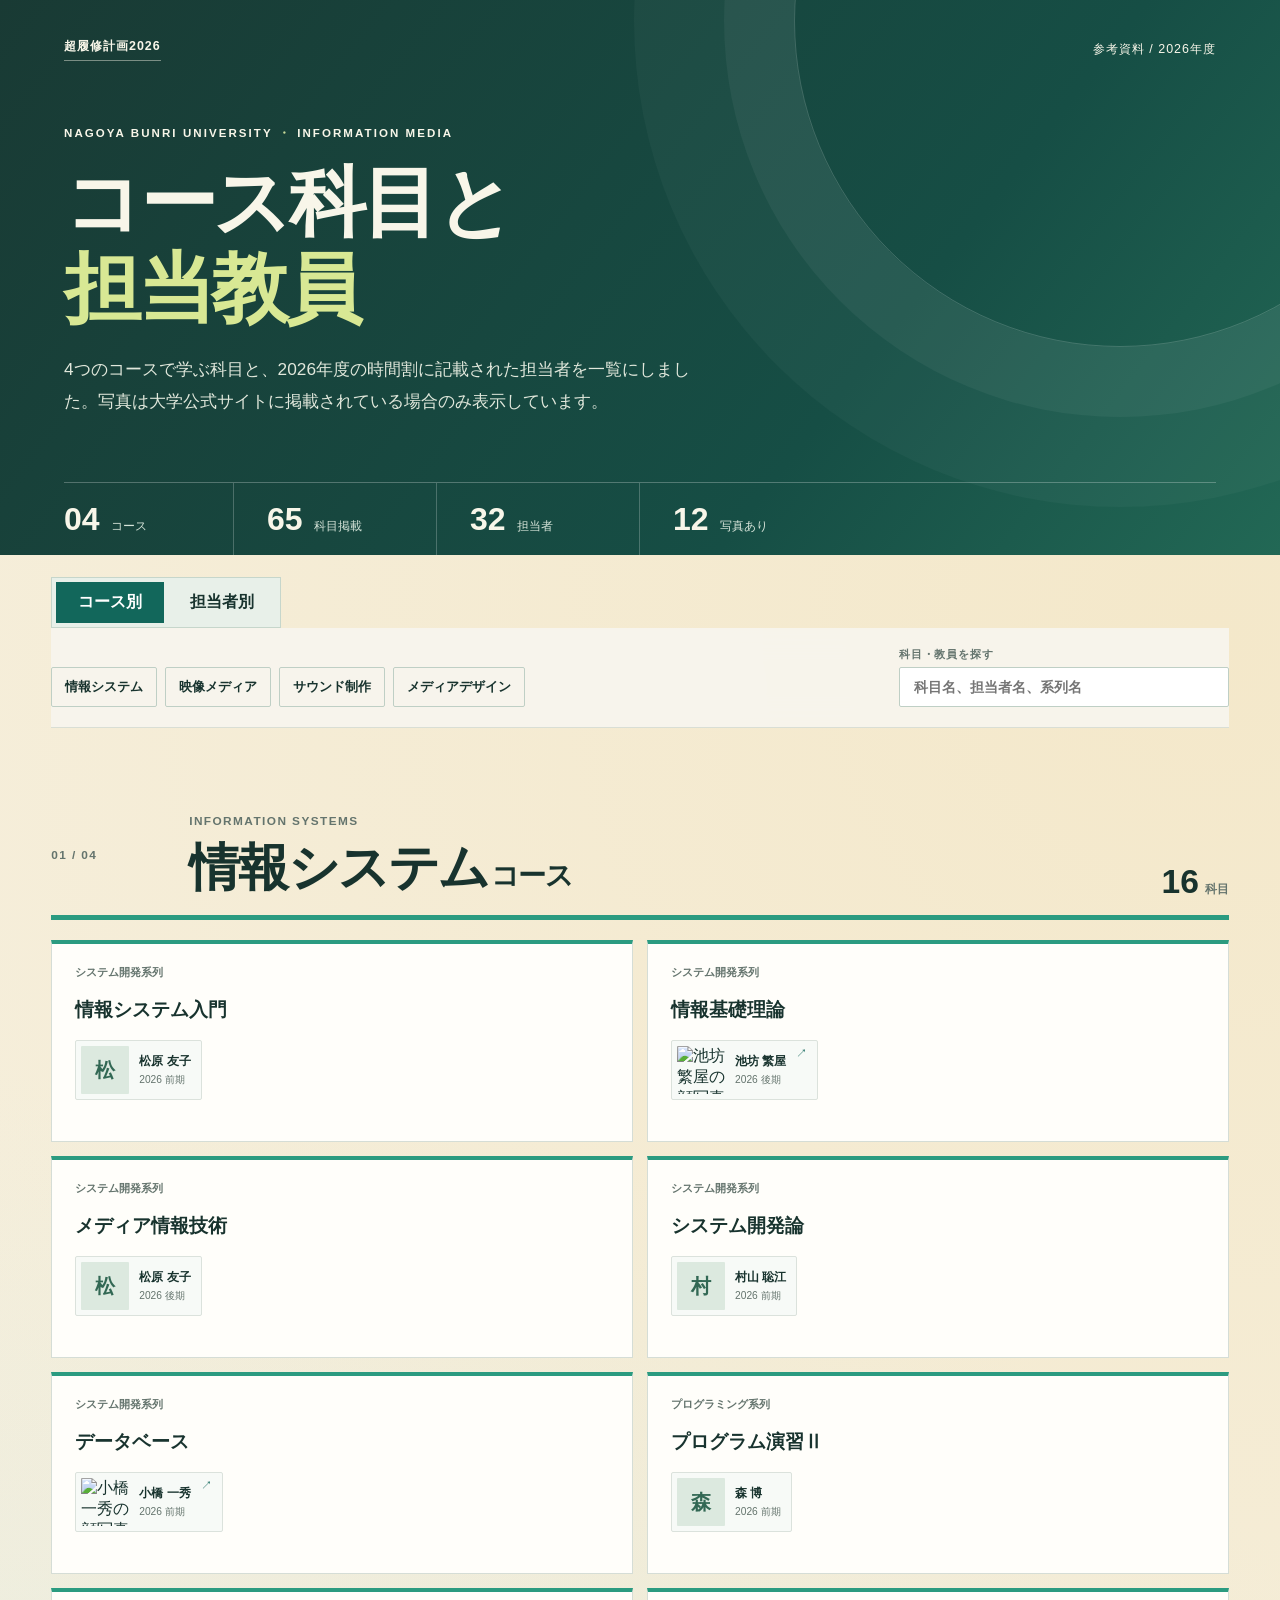
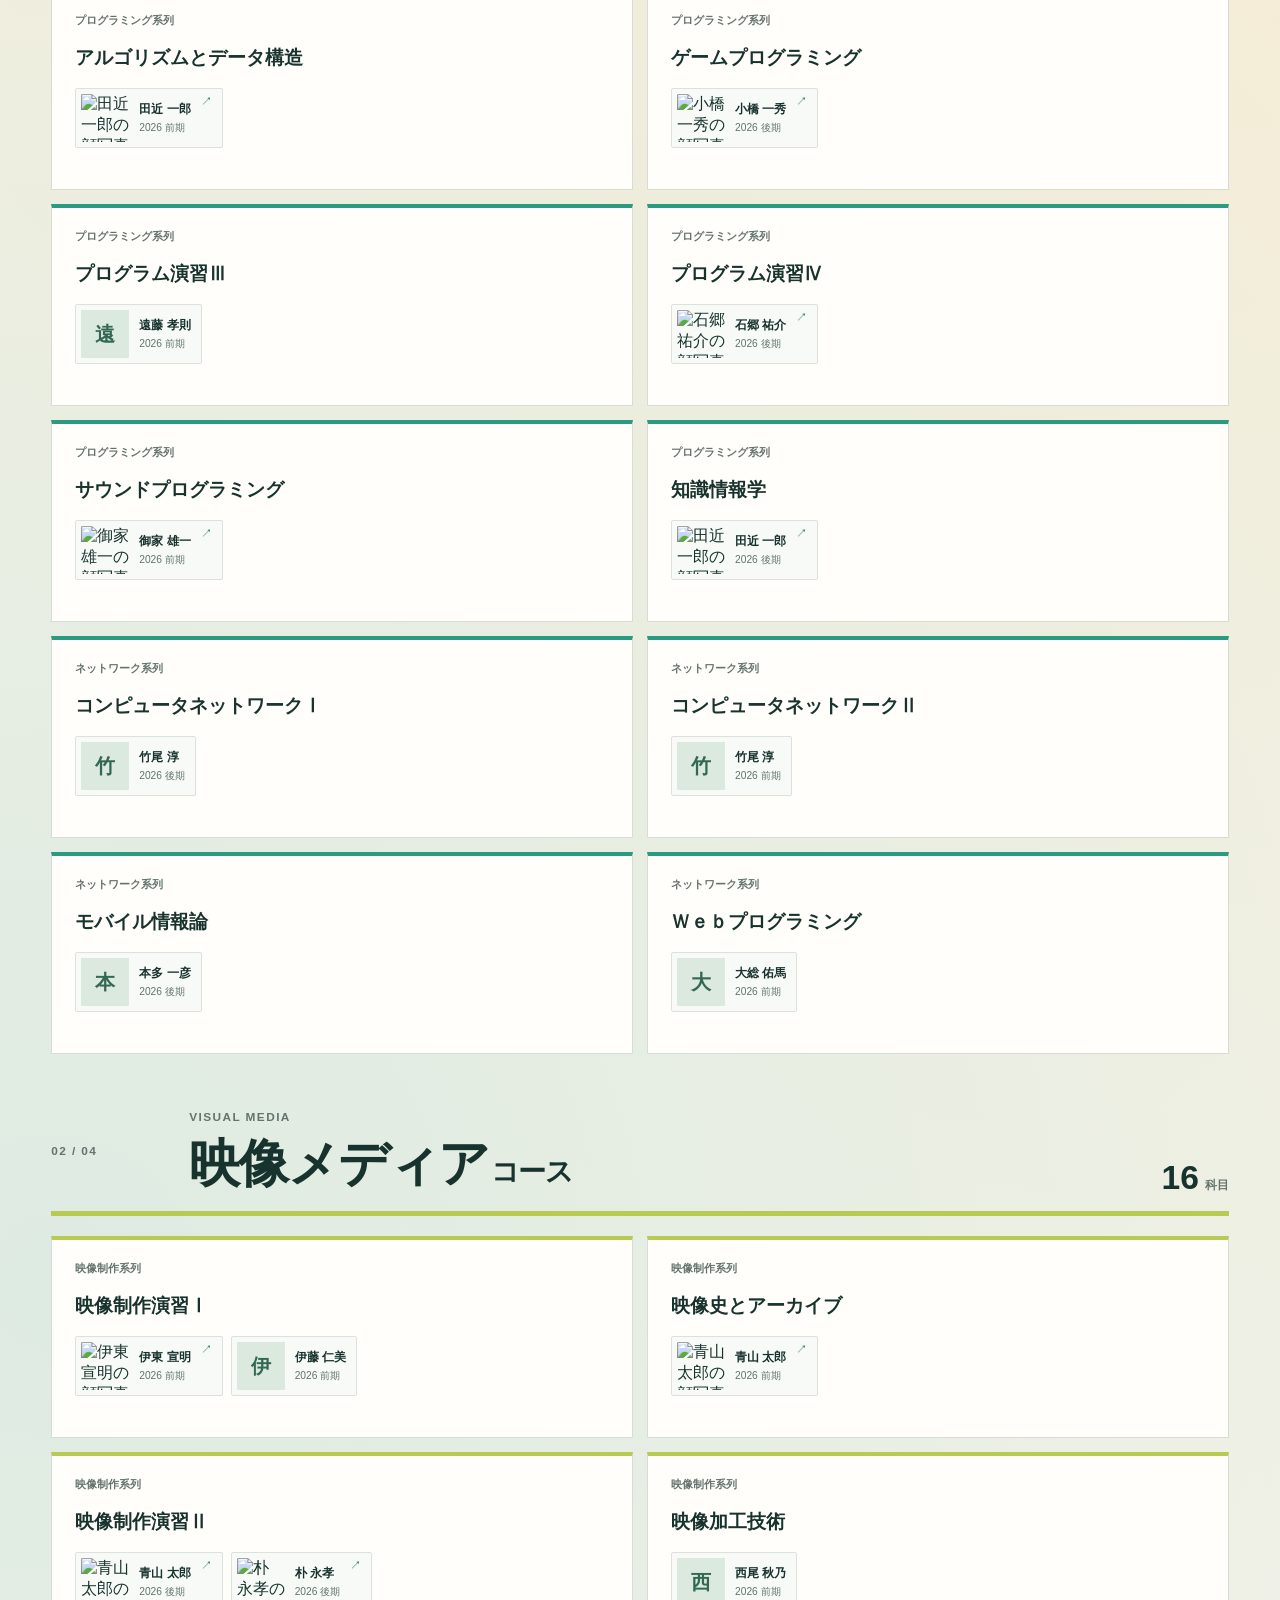
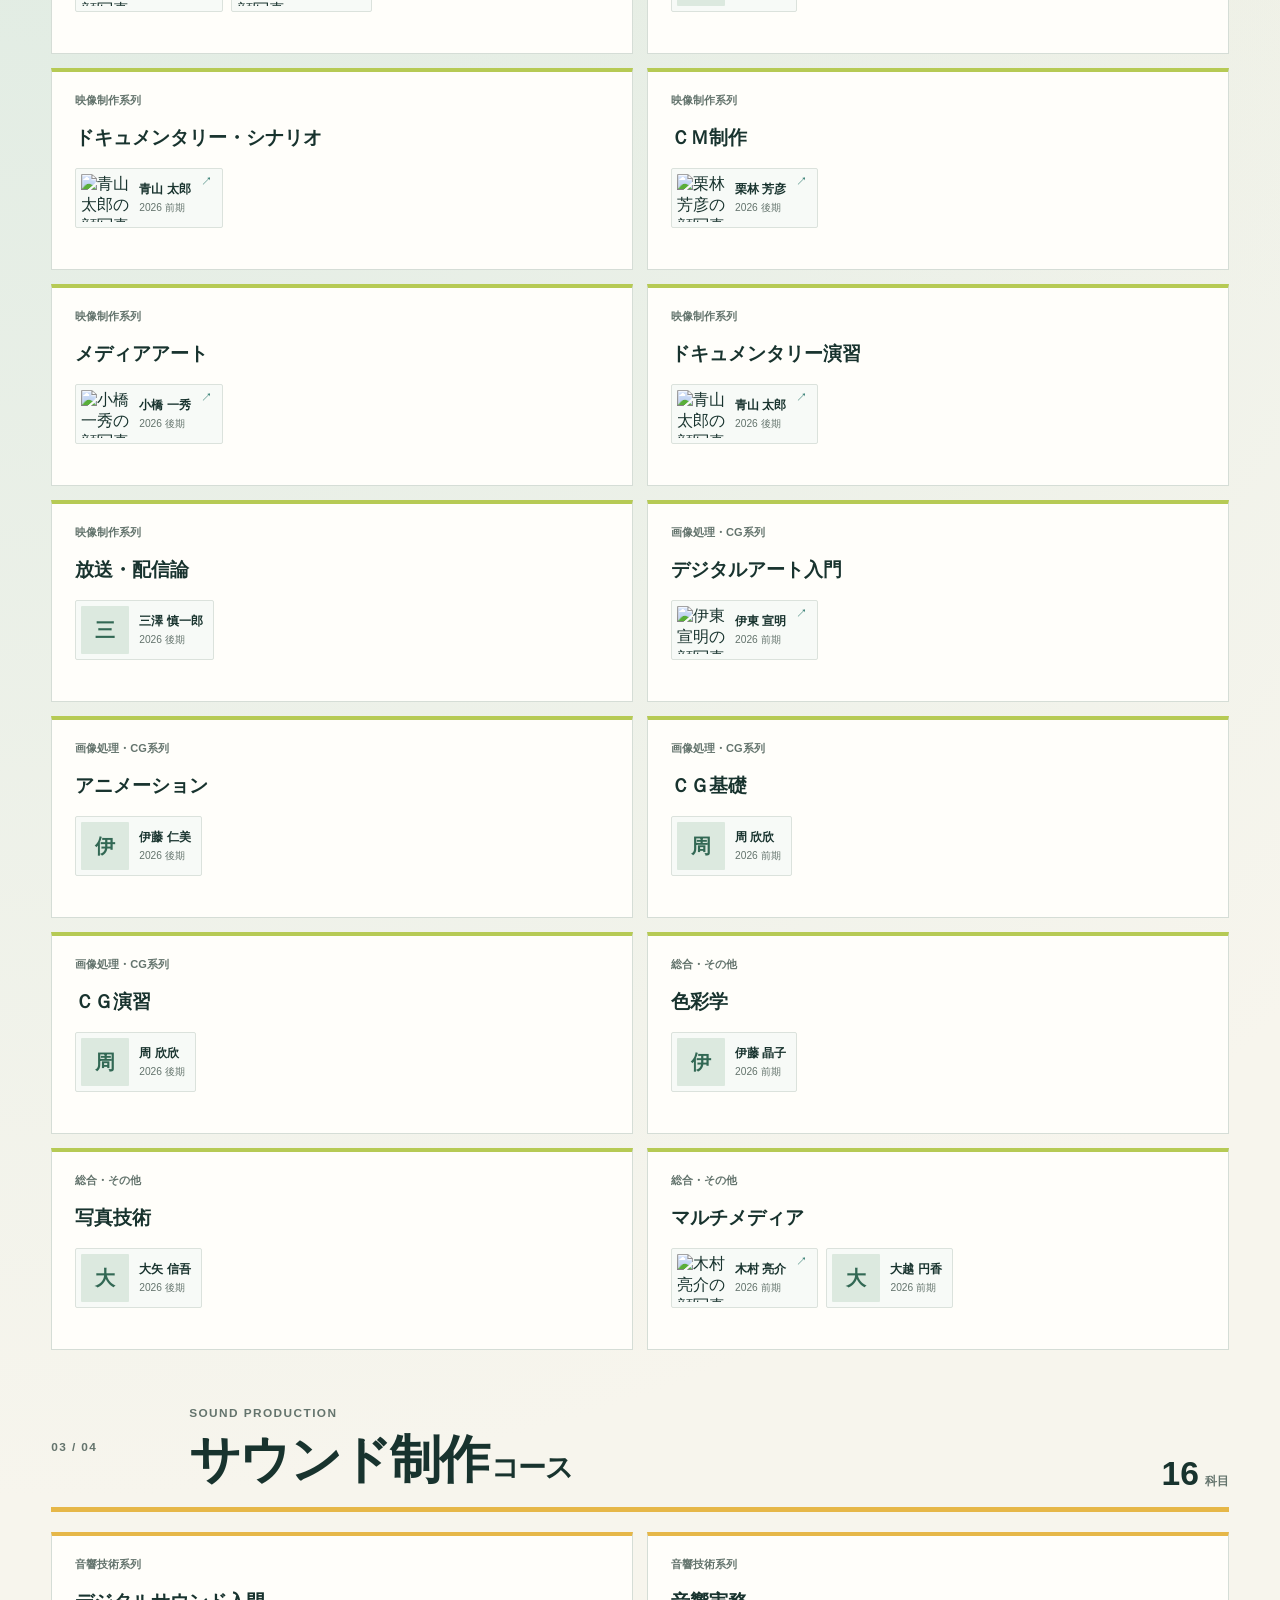
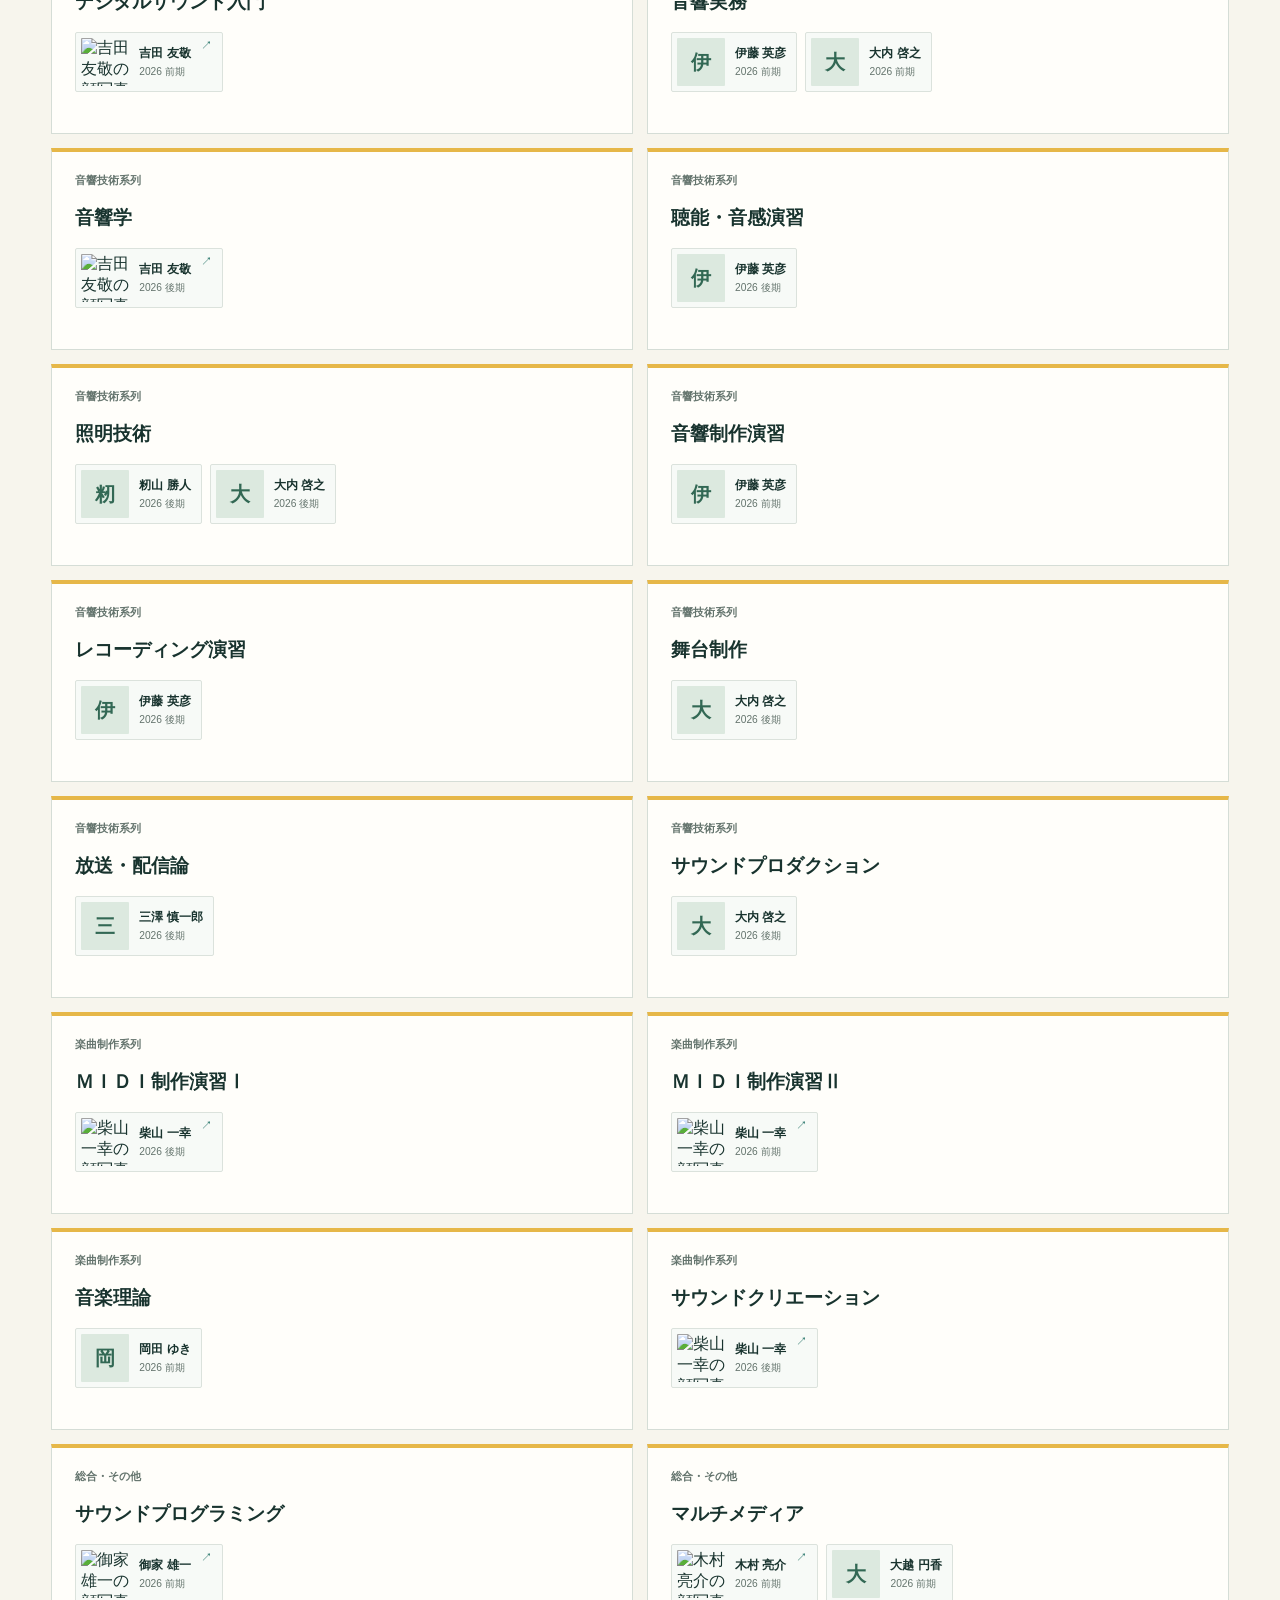
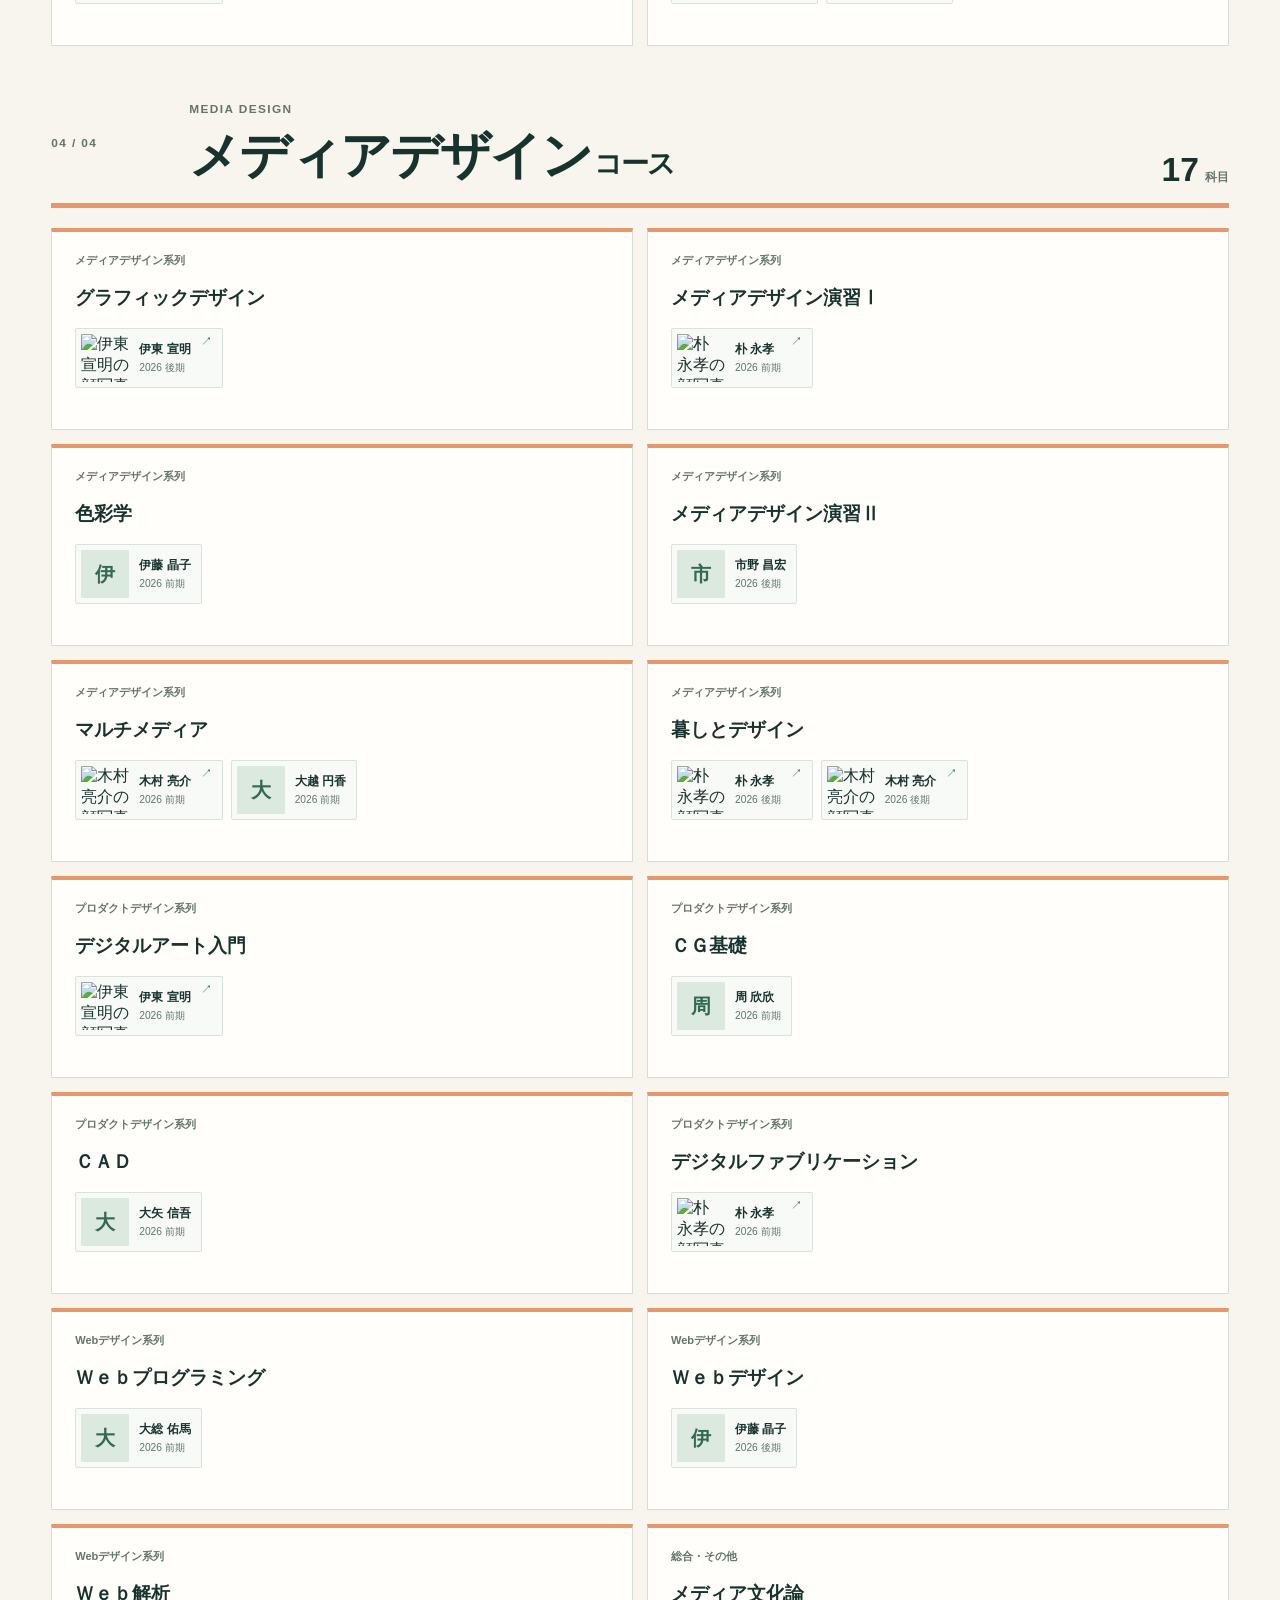
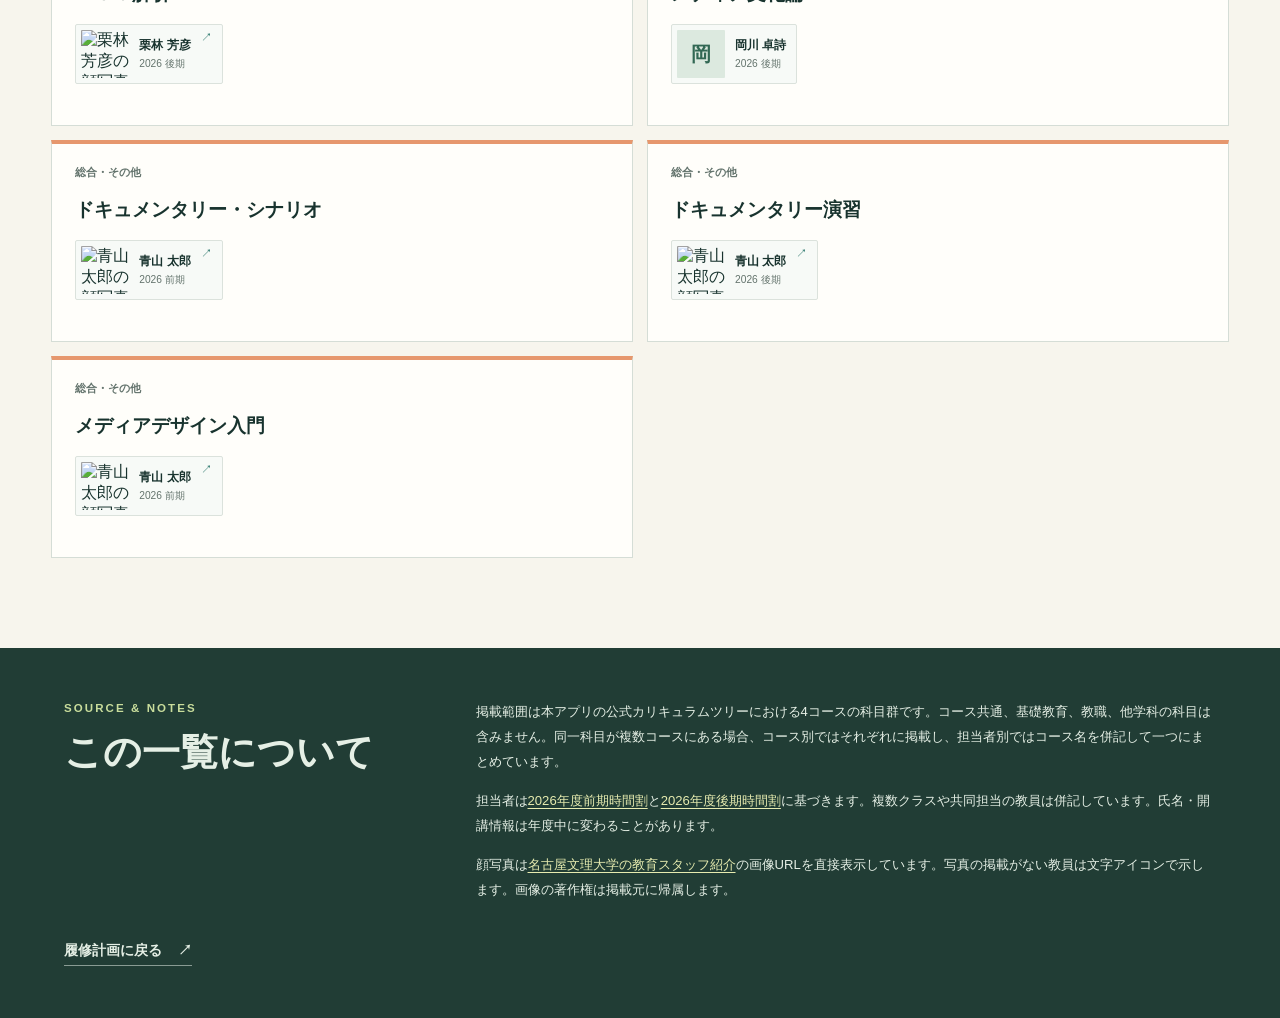
==== commit 3ab15538: "Add instructor-grouped course reference view" ====
--- a/course-faculty.html
+++ b/course-faculty.html
@@ -21,12 +21,16 @@
     </header>
 
     <main id="main-content">
+      <div class="view-switch" role="group" aria-label="一覧の表示方法">
+        <button type="button" class="is-active" data-view="course" aria-pressed="true">コース別</button>
+        <button type="button" data-view="teacher" aria-pressed="false">担当者別</button>
+      </div>
       <div class="navigator">
         <nav class="course-nav" aria-label="コースへ移動"><a href="#system">情報システム</a><a href="#movie">映像メディア</a><a href="#sound">サウンド制作</a><a href="#design">メディアデザイン</a></nav>
         <label class="search"><span>科目・教員を探す</span><input id="subjectSearch" type="search" placeholder="科目名、担当者名、系列名" autocomplete="off"></label>
       </div>
       <p id="searchStatus" class="search-status" role="status" aria-live="polite"></p>
-      <section class="course-section" id="system" data-course="情報システム">
+      <div id="courseView"><section class="course-section" id="system" data-course="情報システム">
     <header class="section-head">
       <span class="section-number">01 / 04</span>
       <div><p class="section-english">Information Systems</p><h2>情報システム<span>コース</span></h2></div>
@@ -386,14 +390,357 @@
     <h3>メディアデザイン入門</h3>
     <div class="teacher-list"><a class="teacher" href="https://www.nagoya-bunri.ac.jp/faculty/aoyama-taro/" target="_blank" rel="noopener noreferrer" aria-label="青山 太郎の大学公式プロフィール"><img src="https://www.nagoya-bunri.ac.jp/wp/wp-content/uploads/2022/03/2025_480.jpg" alt="青山 太郎の顔写真" loading="lazy" decoding="async" referrerpolicy="no-referrer"><span class="teacher-copy"><strong>青山 太郎</strong><small>2026 前期</small></span><span class="teacher-arrow" aria-hidden="true">↗</span></a></div>
   </article></div>
-  </section>
+  </section></div>
+      <div id="teacherView" hidden>
+        <div class="faculty-intro"><p class="section-english">BY INSTRUCTOR / 2026</p><h2>担当者から探す</h2><p>同じ科目が複数コースにある場合は、担当者の下で一つにまとめています。</p></div>
+        <div class="faculty-grid"><article class="faculty-card" data-search="伊東 宣明 映像制作演習Ⅰ 映像制作系列 映像メディア デジタルアート入門 画像処理・CG系列 プロダクトデザイン系列 映像メディア メディアデザイン グラフィックデザイン メディアデザイン系列 メディアデザイン">
+    <header class="faculty-head"><img src="https://www.nagoya-bunri.ac.jp/wp/wp-content/uploads/2023/03/%E3%82%A2%E3%83%BC%E3%83%86%E3%82%A3%E3%82%B9%E3%83%88%E5%86%99%E7%9C%9F-640x640.jpg" alt="伊東 宣明の顔写真" loading="lazy" decoding="async" referrerpolicy="no-referrer"><div><h2>伊東 宣明</h2><p>3科目を担当</p><a href="https://www.nagoya-bunri.ac.jp/faculty/%e4%bc%8a%e6%9d%b1-%e5%ae%a3%e6%98%8e/" target="_blank" rel="noopener noreferrer">大学公式プロフィール <span aria-hidden="true">↗</span></a></div></header>
+    <ul class="faculty-subjects"><li>
+      <div class="faculty-subject-title"><strong>映像制作演習Ⅰ</strong><span>前期</span></div>
+      <div class="faculty-tags"><span>映像メディア</span></div>
+    </li>
+<li>
+      <div class="faculty-subject-title"><strong>デジタルアート入門</strong><span>前期</span></div>
+      <div class="faculty-tags"><span>映像メディア</span><span>メディアデザイン</span></div>
+    </li>
+<li>
+      <div class="faculty-subject-title"><strong>グラフィックデザイン</strong><span>後期</span></div>
+      <div class="faculty-tags"><span>メディアデザイン</span></div>
+    </li></ul>
+  </article>
+<article class="faculty-card" data-search="伊藤 英彦 音響実務 音響技術系列 サウンド制作 聴能・音感演習 音響技術系列 サウンド制作 音響制作演習 音響技術系列 サウンド制作 レコーディング演習 音響技術系列 サウンド制作">
+    <header class="faculty-head"><span class="teacher-fallback" aria-hidden="true">伊</span><div><h2>伊藤 英彦</h2><p>4科目を担当</p></div></header>
+    <ul class="faculty-subjects"><li>
+      <div class="faculty-subject-title"><strong>音響実務</strong><span>前期</span></div>
+      <div class="faculty-tags"><span>サウンド制作</span></div>
+    </li>
+<li>
+      <div class="faculty-subject-title"><strong>聴能・音感演習</strong><span>後期</span></div>
+      <div class="faculty-tags"><span>サウンド制作</span></div>
+    </li>
+<li>
+      <div class="faculty-subject-title"><strong>音響制作演習</strong><span>前期</span></div>
+      <div class="faculty-tags"><span>サウンド制作</span></div>
+    </li>
+<li>
+      <div class="faculty-subject-title"><strong>レコーディング演習</strong><span>後期</span></div>
+      <div class="faculty-tags"><span>サウンド制作</span></div>
+    </li></ul>
+  </article>
+<article class="faculty-card" data-search="伊藤 晶子 色彩学 総合・その他 メディアデザイン系列 映像メディア メディアデザイン Ｗｅｂデザイン Webデザイン系列 メディアデザイン">
+    <header class="faculty-head"><span class="teacher-fallback" aria-hidden="true">伊</span><div><h2>伊藤 晶子</h2><p>2科目を担当</p></div></header>
+    <ul class="faculty-subjects"><li>
+      <div class="faculty-subject-title"><strong>色彩学</strong><span>前期</span></div>
+      <div class="faculty-tags"><span>映像メディア</span><span>メディアデザイン</span></div>
+    </li>
+<li>
+      <div class="faculty-subject-title"><strong>Ｗｅｂデザイン</strong><span>後期</span></div>
+      <div class="faculty-tags"><span>メディアデザイン</span></div>
+    </li></ul>
+  </article>
+<article class="faculty-card" data-search="伊藤 仁美 映像制作演習Ⅰ 映像制作系列 映像メディア アニメーション 画像処理・CG系列 映像メディア">
+    <header class="faculty-head"><span class="teacher-fallback" aria-hidden="true">伊</span><div><h2>伊藤 仁美</h2><p>2科目を担当</p></div></header>
+    <ul class="faculty-subjects"><li>
+      <div class="faculty-subject-title"><strong>映像制作演習Ⅰ</strong><span>前期</span></div>
+      <div class="faculty-tags"><span>映像メディア</span></div>
+    </li>
+<li>
+      <div class="faculty-subject-title"><strong>アニメーション</strong><span>後期</span></div>
+      <div class="faculty-tags"><span>映像メディア</span></div>
+    </li></ul>
+  </article>
+<article class="faculty-card" data-search="遠藤 孝則 プログラム演習Ⅲ プログラミング系列 情報システム">
+    <header class="faculty-head"><span class="teacher-fallback" aria-hidden="true">遠</span><div><h2>遠藤 孝則</h2><p>1科目を担当</p></div></header>
+    <ul class="faculty-subjects"><li>
+      <div class="faculty-subject-title"><strong>プログラム演習Ⅲ</strong><span>前期</span></div>
+      <div class="faculty-tags"><span>情報システム</span></div>
+    </li></ul>
+  </article>
+<article class="faculty-card" data-search="岡川 卓詩 メディア文化論 総合・その他 メディアデザイン">
+    <header class="faculty-head"><span class="teacher-fallback" aria-hidden="true">岡</span><div><h2>岡川 卓詩</h2><p>1科目を担当</p></div></header>
+    <ul class="faculty-subjects"><li>
+      <div class="faculty-subject-title"><strong>メディア文化論</strong><span>後期</span></div>
+      <div class="faculty-tags"><span>メディアデザイン</span></div>
+    </li></ul>
+  </article>
+<article class="faculty-card" data-search="岡田 ゆき 音楽理論 楽曲制作系列 サウンド制作">
+    <header class="faculty-head"><span class="teacher-fallback" aria-hidden="true">岡</span><div><h2>岡田 ゆき</h2><p>1科目を担当</p></div></header>
+    <ul class="faculty-subjects"><li>
+      <div class="faculty-subject-title"><strong>音楽理論</strong><span>前期</span></div>
+      <div class="faculty-tags"><span>サウンド制作</span></div>
+    </li></ul>
+  </article>
+<article class="faculty-card" data-search="吉田 友敬 デジタルサウンド入門 音響技術系列 サウンド制作 音響学 音響技術系列 サウンド制作">
+    <header class="faculty-head"><img src="https://www.nagoya-bunri.ac.jp/wp/wp-content/uploads/2022/03/%E9%A1%94%E5%86%99%E7%9C%9F%E5%B9%B3%E6%9C%8D-480x640.jpg" alt="吉田 友敬の顔写真" loading="lazy" decoding="async" referrerpolicy="no-referrer"><div><h2>吉田 友敬</h2><p>2科目を担当</p><a href="https://www.nagoya-bunri.ac.jp/faculty/yoshida-tomoyoshi/" target="_blank" rel="noopener noreferrer">大学公式プロフィール <span aria-hidden="true">↗</span></a></div></header>
+    <ul class="faculty-subjects"><li>
+      <div class="faculty-subject-title"><strong>デジタルサウンド入門</strong><span>前期</span></div>
+      <div class="faculty-tags"><span>サウンド制作</span></div>
+    </li>
+<li>
+      <div class="faculty-subject-title"><strong>音響学</strong><span>後期</span></div>
+      <div class="faculty-tags"><span>サウンド制作</span></div>
+    </li></ul>
+  </article>
+<article class="faculty-card" data-search="栗林 芳彦 ＣＭ制作 映像制作系列 映像メディア Ｗｅｂ解析 Webデザイン系列 メディアデザイン">
+    <header class="faculty-head"><img src="https://www.nagoya-bunri.ac.jp/wp/wp-content/uploads/2022/03/%E6%A0%97%E6%9E%97%E5%86%99%E7%9C%9F480p-427x640.jpg" alt="栗林 芳彦の顔写真" loading="lazy" decoding="async" referrerpolicy="no-referrer"><div><h2>栗林 芳彦</h2><p>2科目を担当</p><a href="https://www.nagoya-bunri.ac.jp/faculty/kuribayashi-yoshihiko/" target="_blank" rel="noopener noreferrer">大学公式プロフィール <span aria-hidden="true">↗</span></a></div></header>
+    <ul class="faculty-subjects"><li>
+      <div class="faculty-subject-title"><strong>ＣＭ制作</strong><span>後期</span></div>
+      <div class="faculty-tags"><span>映像メディア</span></div>
+    </li>
+<li>
+      <div class="faculty-subject-title"><strong>Ｗｅｂ解析</strong><span>後期</span></div>
+      <div class="faculty-tags"><span>メディアデザイン</span></div>
+    </li></ul>
+  </article>
+<article class="faculty-card" data-search="御家 雄一 サウンドプログラミング プログラミング系列 総合・その他 情報システム サウンド制作">
+    <header class="faculty-head"><img src="https://www.nagoya-bunri.ac.jp/wp/wp-content/uploads/2024/03/oie-yuichi-512x640.jpg" alt="御家 雄一の顔写真" loading="lazy" decoding="async" referrerpolicy="no-referrer"><div><h2>御家 雄一</h2><p>1科目を担当</p><a href="https://www.nagoya-bunri.ac.jp/faculty/oie/" target="_blank" rel="noopener noreferrer">大学公式プロフィール <span aria-hidden="true">↗</span></a></div></header>
+    <ul class="faculty-subjects"><li>
+      <div class="faculty-subject-title"><strong>サウンドプログラミング</strong><span>前期</span></div>
+      <div class="faculty-tags"><span>情報システム</span><span>サウンド制作</span></div>
+    </li></ul>
+  </article>
+<article class="faculty-card" data-search="三澤 慎一郎 放送・配信論 映像制作系列 音響技術系列 映像メディア サウンド制作">
+    <header class="faculty-head"><span class="teacher-fallback" aria-hidden="true">三</span><div><h2>三澤 慎一郎</h2><p>1科目を担当</p></div></header>
+    <ul class="faculty-subjects"><li>
+      <div class="faculty-subject-title"><strong>放送・配信論</strong><span>後期</span></div>
+      <div class="faculty-tags"><span>映像メディア</span><span>サウンド制作</span></div>
+    </li></ul>
+  </article>
+<article class="faculty-card" data-search="市野 昌宏 メディアデザイン演習Ⅱ メディアデザイン系列 メディアデザイン">
+    <header class="faculty-head"><span class="teacher-fallback" aria-hidden="true">市</span><div><h2>市野 昌宏</h2><p>1科目を担当</p></div></header>
+    <ul class="faculty-subjects"><li>
+      <div class="faculty-subject-title"><strong>メディアデザイン演習Ⅱ</strong><span>後期</span></div>
+      <div class="faculty-tags"><span>メディアデザイン</span></div>
+    </li></ul>
+  </article>
+<article class="faculty-card" data-search="柴山 一幸 ＭＩＤＩ制作演習Ⅰ 楽曲制作系列 サウンド制作 ＭＩＤＩ制作演習Ⅱ 楽曲制作系列 サウンド制作 サウンドクリエーション 楽曲制作系列 サウンド制作">
+    <header class="faculty-head"><img src="https://www.nagoya-bunri.ac.jp/wp/wp-content/uploads/2022/03/Shibayama_Kazuyuki.jpg" alt="柴山 一幸の顔写真" loading="lazy" decoding="async" referrerpolicy="no-referrer"><div><h2>柴山 一幸</h2><p>3科目を担当</p><a href="https://www.nagoya-bunri.ac.jp/faculty/shibayama-kazuyuki/" target="_blank" rel="noopener noreferrer">大学公式プロフィール <span aria-hidden="true">↗</span></a></div></header>
+    <ul class="faculty-subjects"><li>
+      <div class="faculty-subject-title"><strong>ＭＩＤＩ制作演習Ⅰ</strong><span>後期</span></div>
+      <div class="faculty-tags"><span>サウンド制作</span></div>
+    </li>
+<li>
+      <div class="faculty-subject-title"><strong>ＭＩＤＩ制作演習Ⅱ</strong><span>前期</span></div>
+      <div class="faculty-tags"><span>サウンド制作</span></div>
+    </li>
+<li>
+      <div class="faculty-subject-title"><strong>サウンドクリエーション</strong><span>後期</span></div>
+      <div class="faculty-tags"><span>サウンド制作</span></div>
+    </li></ul>
+  </article>
+<article class="faculty-card" data-search="周 欣欣 ＣＧ基礎 画像処理・CG系列 プロダクトデザイン系列 映像メディア メディアデザイン ＣＧ演習 画像処理・CG系列 映像メディア">
+    <header class="faculty-head"><span class="teacher-fallback" aria-hidden="true">周</span><div><h2>周 欣欣</h2><p>2科目を担当</p></div></header>
+    <ul class="faculty-subjects"><li>
+      <div class="faculty-subject-title"><strong>ＣＧ基礎</strong><span>前期</span></div>
+      <div class="faculty-tags"><span>映像メディア</span><span>メディアデザイン</span></div>
+    </li>
+<li>
+      <div class="faculty-subject-title"><strong>ＣＧ演習</strong><span>後期</span></div>
+      <div class="faculty-tags"><span>映像メディア</span></div>
+    </li></ul>
+  </article>
+<article class="faculty-card" data-search="小橋 一秀 データベース システム開発系列 情報システム ゲームプログラミング プログラミング系列 情報システム メディアアート 映像制作系列 映像メディア">
+    <header class="faculty-head"><img src="https://www.nagoya-bunri.ac.jp/wp/wp-content/uploads/2022/03/kohashi.jpg" alt="小橋 一秀の顔写真" loading="lazy" decoding="async" referrerpolicy="no-referrer"><div><h2>小橋 一秀</h2><p>3科目を担当</p><a href="https://www.nagoya-bunri.ac.jp/faculty/kobashi-kazuhide/" target="_blank" rel="noopener noreferrer">大学公式プロフィール <span aria-hidden="true">↗</span></a></div></header>
+    <ul class="faculty-subjects"><li>
+      <div class="faculty-subject-title"><strong>データベース</strong><span>前期</span></div>
+      <div class="faculty-tags"><span>情報システム</span></div>
+    </li>
+<li>
+      <div class="faculty-subject-title"><strong>ゲームプログラミング</strong><span>後期</span></div>
+      <div class="faculty-tags"><span>情報システム</span></div>
+    </li>
+<li>
+      <div class="faculty-subject-title"><strong>メディアアート</strong><span>後期</span></div>
+      <div class="faculty-tags"><span>映像メディア</span></div>
+    </li></ul>
+  </article>
+<article class="faculty-card" data-search="松原 友子 情報システム入門 システム開発系列 情報システム メディア情報技術 システム開発系列 情報システム">
+    <header class="faculty-head"><span class="teacher-fallback" aria-hidden="true">松</span><div><h2>松原 友子</h2><p>2科目を担当</p></div></header>
+    <ul class="faculty-subjects"><li>
+      <div class="faculty-subject-title"><strong>情報システム入門</strong><span>前期</span></div>
+      <div class="faculty-tags"><span>情報システム</span></div>
+    </li>
+<li>
+      <div class="faculty-subject-title"><strong>メディア情報技術</strong><span>後期</span></div>
+      <div class="faculty-tags"><span>情報システム</span></div>
+    </li></ul>
+  </article>
+<article class="faculty-card" data-search="森 博 プログラム演習Ⅱ プログラミング系列 情報システム">
+    <header class="faculty-head"><span class="teacher-fallback" aria-hidden="true">森</span><div><h2>森 博</h2><p>1科目を担当</p></div></header>
+    <ul class="faculty-subjects"><li>
+      <div class="faculty-subject-title"><strong>プログラム演習Ⅱ</strong><span>前期</span></div>
+      <div class="faculty-tags"><span>情報システム</span></div>
+    </li></ul>
+  </article>
+<article class="faculty-card" data-search="西尾 秋乃 映像加工技術 映像制作系列 映像メディア">
+    <header class="faculty-head"><span class="teacher-fallback" aria-hidden="true">西</span><div><h2>西尾 秋乃</h2><p>1科目を担当</p></div></header>
+    <ul class="faculty-subjects"><li>
+      <div class="faculty-subject-title"><strong>映像加工技術</strong><span>前期</span></div>
+      <div class="faculty-tags"><span>映像メディア</span></div>
+    </li></ul>
+  </article>
+<article class="faculty-card" data-search="青山 太郎 映像史とアーカイブ 映像制作系列 映像メディア 映像制作演習Ⅱ 映像制作系列 映像メディア ドキュメンタリー・シナリオ 映像制作系列 総合・その他 映像メディア メディアデザイン ドキュメンタリー演習 映像制作系列 総合・その他 映像メディア メディアデザイン メディアデザイン入門 総合・その他 メディアデザイン">
+    <header class="faculty-head"><img src="https://www.nagoya-bunri.ac.jp/wp/wp-content/uploads/2022/03/2025_480.jpg" alt="青山 太郎の顔写真" loading="lazy" decoding="async" referrerpolicy="no-referrer"><div><h2>青山 太郎</h2><p>5科目を担当</p><a href="https://www.nagoya-bunri.ac.jp/faculty/aoyama-taro/" target="_blank" rel="noopener noreferrer">大学公式プロフィール <span aria-hidden="true">↗</span></a></div></header>
+    <ul class="faculty-subjects"><li>
+      <div class="faculty-subject-title"><strong>映像史とアーカイブ</strong><span>前期</span></div>
+      <div class="faculty-tags"><span>映像メディア</span></div>
+    </li>
+<li>
+      <div class="faculty-subject-title"><strong>映像制作演習Ⅱ</strong><span>後期</span></div>
+      <div class="faculty-tags"><span>映像メディア</span></div>
+    </li>
+<li>
+      <div class="faculty-subject-title"><strong>ドキュメンタリー・シナリオ</strong><span>前期</span></div>
+      <div class="faculty-tags"><span>映像メディア</span><span>メディアデザイン</span></div>
+    </li>
+<li>
+      <div class="faculty-subject-title"><strong>ドキュメンタリー演習</strong><span>後期</span></div>
+      <div class="faculty-tags"><span>映像メディア</span><span>メディアデザイン</span></div>
+    </li>
+<li>
+      <div class="faculty-subject-title"><strong>メディアデザイン入門</strong><span>前期</span></div>
+      <div class="faculty-tags"><span>メディアデザイン</span></div>
+    </li></ul>
+  </article>
+<article class="faculty-card" data-search="石郷 祐介 プログラム演習Ⅳ プログラミング系列 情報システム">
+    <header class="faculty-head"><img src="https://www.nagoya-bunri.ac.jp/wp/wp-content/uploads/2024/03/ishigo.yusuke.jpg" alt="石郷 祐介の顔写真" loading="lazy" decoding="async" referrerpolicy="no-referrer"><div><h2>石郷 祐介</h2><p>1科目を担当</p><a href="https://www.nagoya-bunri.ac.jp/faculty/ishigo-yusuke/" target="_blank" rel="noopener noreferrer">大学公式プロフィール <span aria-hidden="true">↗</span></a></div></header>
+    <ul class="faculty-subjects"><li>
+      <div class="faculty-subject-title"><strong>プログラム演習Ⅳ</strong><span>後期</span></div>
+      <div class="faculty-tags"><span>情報システム</span></div>
+    </li></ul>
+  </article>
+<article class="faculty-card" data-search="村山 聡江 システム開発論 システム開発系列 情報システム">
+    <header class="faculty-head"><span class="teacher-fallback" aria-hidden="true">村</span><div><h2>村山 聡江</h2><p>1科目を担当</p></div></header>
+    <ul class="faculty-subjects"><li>
+      <div class="faculty-subject-title"><strong>システム開発論</strong><span>前期</span></div>
+      <div class="faculty-tags"><span>情報システム</span></div>
+    </li></ul>
+  </article>
+<article class="faculty-card" data-search="大越 円香 マルチメディア 総合・その他 メディアデザイン系列 映像メディア サウンド制作 メディアデザイン">
+    <header class="faculty-head"><span class="teacher-fallback" aria-hidden="true">大</span><div><h2>大越 円香</h2><p>1科目を担当</p></div></header>
+    <ul class="faculty-subjects"><li>
+      <div class="faculty-subject-title"><strong>マルチメディア</strong><span>前期</span></div>
+      <div class="faculty-tags"><span>映像メディア</span><span>サウンド制作</span><span>メディアデザイン</span></div>
+    </li></ul>
+  </article>
+<article class="faculty-card" data-search="大総 佑馬 Ｗｅｂプログラミング ネットワーク系列 Webデザイン系列 情報システム メディアデザイン">
+    <header class="faculty-head"><span class="teacher-fallback" aria-hidden="true">大</span><div><h2>大総 佑馬</h2><p>1科目を担当</p></div></header>
+    <ul class="faculty-subjects"><li>
+      <div class="faculty-subject-title"><strong>Ｗｅｂプログラミング</strong><span>前期</span></div>
+      <div class="faculty-tags"><span>情報システム</span><span>メディアデザイン</span></div>
+    </li></ul>
+  </article>
+<article class="faculty-card" data-search="大内 啓之 音響実務 音響技術系列 サウンド制作 照明技術 音響技術系列 サウンド制作 舞台制作 音響技術系列 サウンド制作 サウンドプロダクション 音響技術系列 サウンド制作">
+    <header class="faculty-head"><span class="teacher-fallback" aria-hidden="true">大</span><div><h2>大内 啓之</h2><p>4科目を担当</p></div></header>
+    <ul class="faculty-subjects"><li>
+      <div class="faculty-subject-title"><strong>音響実務</strong><span>前期</span></div>
+      <div class="faculty-tags"><span>サウンド制作</span></div>
+    </li>
+<li>
+      <div class="faculty-subject-title"><strong>照明技術</strong><span>後期</span></div>
+      <div class="faculty-tags"><span>サウンド制作</span></div>
+    </li>
+<li>
+      <div class="faculty-subject-title"><strong>舞台制作</strong><span>後期</span></div>
+      <div class="faculty-tags"><span>サウンド制作</span></div>
+    </li>
+<li>
+      <div class="faculty-subject-title"><strong>サウンドプロダクション</strong><span>後期</span></div>
+      <div class="faculty-tags"><span>サウンド制作</span></div>
+    </li></ul>
+  </article>
+<article class="faculty-card" data-search="大矢 信吾 写真技術 総合・その他 映像メディア ＣＡＤ プロダクトデザイン系列 メディアデザイン">
+    <header class="faculty-head"><span class="teacher-fallback" aria-hidden="true">大</span><div><h2>大矢 信吾</h2><p>2科目を担当</p></div></header>
+    <ul class="faculty-subjects"><li>
+      <div class="faculty-subject-title"><strong>写真技術</strong><span>後期</span></div>
+      <div class="faculty-tags"><span>映像メディア</span></div>
+    </li>
+<li>
+      <div class="faculty-subject-title"><strong>ＣＡＤ</strong><span>前期</span></div>
+      <div class="faculty-tags"><span>メディアデザイン</span></div>
+    </li></ul>
+  </article>
+<article class="faculty-card" data-search="池坊 繁屋 情報基礎理論 システム開発系列 情報システム">
+    <header class="faculty-head"><img src="https://www.nagoya-bunri.ac.jp/wp/wp-content/uploads/2023/04/ikebo_photo-493x640.jpg" alt="池坊 繁屋の顔写真" loading="lazy" decoding="async" referrerpolicy="no-referrer"><div><h2>池坊 繁屋</h2><p>1科目を担当</p><a href="https://www.nagoya-bunri.ac.jp/faculty/%e6%b1%a0%e5%9d%8a-%e7%b9%81%e5%b1%8b/" target="_blank" rel="noopener noreferrer">大学公式プロフィール <span aria-hidden="true">↗</span></a></div></header>
+    <ul class="faculty-subjects"><li>
+      <div class="faculty-subject-title"><strong>情報基礎理論</strong><span>後期</span></div>
+      <div class="faculty-tags"><span>情報システム</span></div>
+    </li></ul>
+  </article>
+<article class="faculty-card" data-search="竹尾 淳 コンピュータネットワークⅠ ネットワーク系列 情報システム コンピュータネットワークⅡ ネットワーク系列 情報システム">
+    <header class="faculty-head"><span class="teacher-fallback" aria-hidden="true">竹</span><div><h2>竹尾 淳</h2><p>2科目を担当</p></div></header>
+    <ul class="faculty-subjects"><li>
+      <div class="faculty-subject-title"><strong>コンピュータネットワークⅠ</strong><span>後期</span></div>
+      <div class="faculty-tags"><span>情報システム</span></div>
+    </li>
+<li>
+      <div class="faculty-subject-title"><strong>コンピュータネットワークⅡ</strong><span>前期</span></div>
+      <div class="faculty-tags"><span>情報システム</span></div>
+    </li></ul>
+  </article>
+<article class="faculty-card" data-search="田近 一郎 アルゴリズムとデータ構造 プログラミング系列 情報システム 知識情報学 プログラミング系列 情報システム">
+    <header class="faculty-head"><img src="https://www.nagoya-bunri.ac.jp/wp/wp-content/uploads/2022/03/tajika.jpg" alt="田近 一郎の顔写真" loading="lazy" decoding="async" referrerpolicy="no-referrer"><div><h2>田近 一郎</h2><p>2科目を担当</p><a href="https://www.nagoya-bunri.ac.jp/faculty/tajika-ichiro/" target="_blank" rel="noopener noreferrer">大学公式プロフィール <span aria-hidden="true">↗</span></a></div></header>
+    <ul class="faculty-subjects"><li>
+      <div class="faculty-subject-title"><strong>アルゴリズムとデータ構造</strong><span>前期</span></div>
+      <div class="faculty-tags"><span>情報システム</span></div>
+    </li>
+<li>
+      <div class="faculty-subject-title"><strong>知識情報学</strong><span>後期</span></div>
+      <div class="faculty-tags"><span>情報システム</span></div>
+    </li></ul>
+  </article>
+<article class="faculty-card" data-search="朴 永孝 映像制作演習Ⅱ 映像制作系列 映像メディア メディアデザイン演習Ⅰ メディアデザイン系列 メディアデザイン 暮しとデザイン メディアデザイン系列 メディアデザイン デジタルファブリケーション プロダクトデザイン系列 メディアデザイン">
+    <header class="faculty-head"><img src="https://www.nagoya-bunri.ac.jp/wp/wp-content/uploads/2024/03/portrait-435x640.jpg" alt="朴 永孝の顔写真" loading="lazy" decoding="async" referrerpolicy="no-referrer"><div><h2>朴 永孝</h2><p>4科目を担当</p><a href="https://www.nagoya-bunri.ac.jp/faculty/%e6%9c%b4-%e6%b0%b8%e5%ad%9d/" target="_blank" rel="noopener noreferrer">大学公式プロフィール <span aria-hidden="true">↗</span></a></div></header>
+    <ul class="faculty-subjects"><li>
+      <div class="faculty-subject-title"><strong>映像制作演習Ⅱ</strong><span>後期</span></div>
+      <div class="faculty-tags"><span>映像メディア</span></div>
+    </li>
+<li>
+      <div class="faculty-subject-title"><strong>メディアデザイン演習Ⅰ</strong><span>前期</span></div>
+      <div class="faculty-tags"><span>メディアデザイン</span></div>
+    </li>
+<li>
+      <div class="faculty-subject-title"><strong>暮しとデザイン</strong><span>後期</span></div>
+      <div class="faculty-tags"><span>メディアデザイン</span></div>
+    </li>
+<li>
+      <div class="faculty-subject-title"><strong>デジタルファブリケーション</strong><span>前期</span></div>
+      <div class="faculty-tags"><span>メディアデザイン</span></div>
+    </li></ul>
+  </article>
+<article class="faculty-card" data-search="本多 一彦 モバイル情報論 ネットワーク系列 情報システム">
+    <header class="faculty-head"><span class="teacher-fallback" aria-hidden="true">本</span><div><h2>本多 一彦</h2><p>1科目を担当</p></div></header>
+    <ul class="faculty-subjects"><li>
+      <div class="faculty-subject-title"><strong>モバイル情報論</strong><span>後期</span></div>
+      <div class="faculty-tags"><span>情報システム</span></div>
+    </li></ul>
+  </article>
+<article class="faculty-card" data-search="木村 亮介 マルチメディア 総合・その他 メディアデザイン系列 映像メディア サウンド制作 メディアデザイン 暮しとデザイン メディアデザイン系列 メディアデザイン">
+    <header class="faculty-head"><img src="https://www.nagoya-bunri.ac.jp/wp/wp-content/uploads/2022/03/kimura_b_2.jpg" alt="木村 亮介の顔写真" loading="lazy" decoding="async" referrerpolicy="no-referrer"><div><h2>木村 亮介</h2><p>2科目を担当</p><a href="https://www.nagoya-bunri.ac.jp/faculty/kimura-ryosuke/" target="_blank" rel="noopener noreferrer">大学公式プロフィール <span aria-hidden="true">↗</span></a></div></header>
+    <ul class="faculty-subjects"><li>
+      <div class="faculty-subject-title"><strong>マルチメディア</strong><span>前期</span></div>
+      <div class="faculty-tags"><span>映像メディア</span><span>サウンド制作</span><span>メディアデザイン</span></div>
+    </li>
+<li>
+      <div class="faculty-subject-title"><strong>暮しとデザイン</strong><span>後期</span></div>
+      <div class="faculty-tags"><span>メディアデザイン</span></div>
+    </li></ul>
+  </article>
+<article class="faculty-card" data-search="籾山 勝人 照明技術 音響技術系列 サウンド制作">
+    <header class="faculty-head"><span class="teacher-fallback" aria-hidden="true">籾</span><div><h2>籾山 勝人</h2><p>1科目を担当</p></div></header>
+    <ul class="faculty-subjects"><li>
+      <div class="faculty-subject-title"><strong>照明技術</strong><span>後期</span></div>
+      <div class="faculty-tags"><span>サウンド制作</span></div>
+    </li></ul>
+  </article></div>
+      </div>
       <p id="noResults" class="no-results" hidden>該当する科目が見つかりませんでした。</p>
     </main>
 
     <footer class="source-note">
       <div><p class="eyebrow">SOURCE &amp; NOTES</p><h2>この一覧について</h2></div>
       <div class="source-body">
-        <p>掲載範囲は本アプリの公式カリキュラムツリーにおける4コースの科目群です。コース共通、基礎教育、教職、他学科の科目は含みません。同一科目が複数コースにある場合は、それぞれに掲載しています。</p>
+        <p>掲載範囲は本アプリの公式カリキュラムツリーにおける4コースの科目群です。コース共通、基礎教育、教職、他学科の科目は含みません。同一科目が複数コースにある場合、コース別ではそれぞれに掲載し、担当者別ではコース名を併記して一つにまとめています。</p>
         <p>担当者は<a href="2026前期情報メディア学科-1.pdf">2026年度前期時間割</a>と<a href="2026-2media4.pdf">2026年度後期時間割</a>に基づきます。複数クラスや共同担当の教員は併記しています。氏名・開講情報は年度中に変わることがあります。</p>
         <p>顔写真は<a href="https://www.nagoya-bunri.ac.jp/faculty/" target="_blank" rel="noopener noreferrer">名古屋文理大学の教育スタッフ紹介</a>の画像URLを直接表示しています。写真の掲載がない教員は文字アイコンで示します。画像の著作権は掲載元に帰属します。</p>
       </div>
--- a/course-faculty.css
+++ b/course-faculty.css
@@ -62,6 +62,10 @@
 .facts span { font-size: .74rem; color: #d6e4d9; }
 
 main { padding: 0 clamp(16px, 4vw, 64px) 90px; }
+.view-switch { display: inline-flex; gap: 4px; margin-top: 22px; padding: 4px; border: 1px solid #c6d6cb; background: #e8f0e9; }
+.view-switch button { border: 0; padding: 10px 22px; color: var(--ink); background: transparent; font-weight: 750; cursor: pointer; }
+.view-switch button.is-active { color: white; background: var(--green); }
+.view-switch button:focus-visible { outline: 2px solid var(--green); outline-offset: 2px; }
 .navigator {
   position: sticky;
   top: 0;
@@ -111,6 +115,26 @@
 .unlisted { margin: 0; font-size: .76rem; color: var(--muted); }
 .no-results { padding: 60px 20px; text-align: center; border: 1px dashed var(--line); }
 
+.faculty-intro { margin: 48px 0 26px; border-bottom: 5px solid var(--green); padding-bottom: 20px; }
+.faculty-intro h2 { margin: 8px 0 10px; font: 800 clamp(2rem, 4vw, 3.4rem)/1.25 "Hiragino Mincho ProN", "Yu Mincho", serif; }
+.faculty-intro > p:last-child { margin: 0; color: var(--muted); font-size: .83rem; line-height: 1.7; }
+.faculty-grid { columns: 2; column-gap: 16px; }
+.faculty-card { display: inline-block; width: 100%; margin-bottom: 16px; border: 1px solid #d5ddd6; border-top: 4px solid var(--green); padding: 22px 24px; background: #fffefa; break-inside: avoid; }
+.faculty-head { display: flex; align-items: center; gap: 16px; min-height: 75px; padding-bottom: 18px; border-bottom: 1px solid var(--line); }
+.faculty-head img, .faculty-head .teacher-fallback { width: 74px; height: 74px; flex: none; object-fit: cover; }
+.faculty-head > div { min-width: 0; }
+.faculty-head h2 { margin: 0 0 3px; font: 800 1.3rem/1.35 "Hiragino Mincho ProN", "Yu Mincho", serif; }
+.faculty-head p { margin: 0 0 5px; color: var(--muted); font-size: .74rem; }
+.faculty-head a { color: var(--green); font-size: .7rem; text-underline-offset: 3px; }
+.faculty-subjects { margin: 0; padding: 0; list-style: none; }
+.faculty-subjects li { padding: 13px 0 12px; border-bottom: 1px solid #e7ebe4; }
+.faculty-subjects li:last-child { border-bottom: 0; padding-bottom: 0; }
+.faculty-subject-title { display: flex; justify-content: space-between; align-items: baseline; gap: 12px; }
+.faculty-subject-title strong { min-width: 0; font-size: .88rem; line-height: 1.45; overflow-wrap: anywhere; }
+.faculty-subject-title > span { flex: none; color: var(--muted); font-size: .66rem; white-space: nowrap; }
+.faculty-tags { display: flex; flex-wrap: wrap; gap: 5px; margin-top: 6px; }
+.faculty-tags span { padding: 3px 7px; color: #356253; background: #e9f1e8; font-size: .62rem; font-weight: 700; }
+
 .source-note { display: grid; grid-template-columns: minmax(180px, .65fr) minmax(0, 1.35fr); gap: 25px 55px; padding: 52px clamp(22px, 5vw, 80px); color: #e5efe5; background: #213d35; }
 .source-note .eyebrow { color: #c9dd9c; }
 .source-note h2 { margin: 10px 0 0; font-size: clamp(1.7rem, 3vw, 2.4rem); }
@@ -124,6 +148,7 @@
   .search { width: 100%; }
   .course-section { scroll-margin-top: 195px; }
   .section-head { grid-template-columns: 70px minmax(0, 1fr) auto; }
+  .faculty-grid { columns: 1; }
 }
 @media (max-width: 680px) {
   .masthead { padding-left: 20px; padding-right: 20px; }
@@ -135,6 +160,8 @@
   .facts strong { font-size: 1.55rem; }
   main { padding: 0 16px 60px; }
   .navigator { position: static; }
+  .view-switch { display: flex; }
+  .view-switch button { flex: 1; }
   .course-nav { display: grid; grid-template-columns: repeat(2, 1fr); }
   .course-nav a { text-align: center; font-size: .75rem; }
   .course-section { margin-top: 39px; scroll-margin-top: 20px; }
@@ -144,6 +171,7 @@
   .section-count { font-size: 1.55rem; }
   .subject-grid { grid-template-columns: 1fr; }
   .subject-card { min-height: 0; }
+  .faculty-card { padding: 19px 18px; }
   .source-note { grid-template-columns: 1fr; gap: 24px; }
 }
 @media (prefers-reduced-motion: no-preference) {
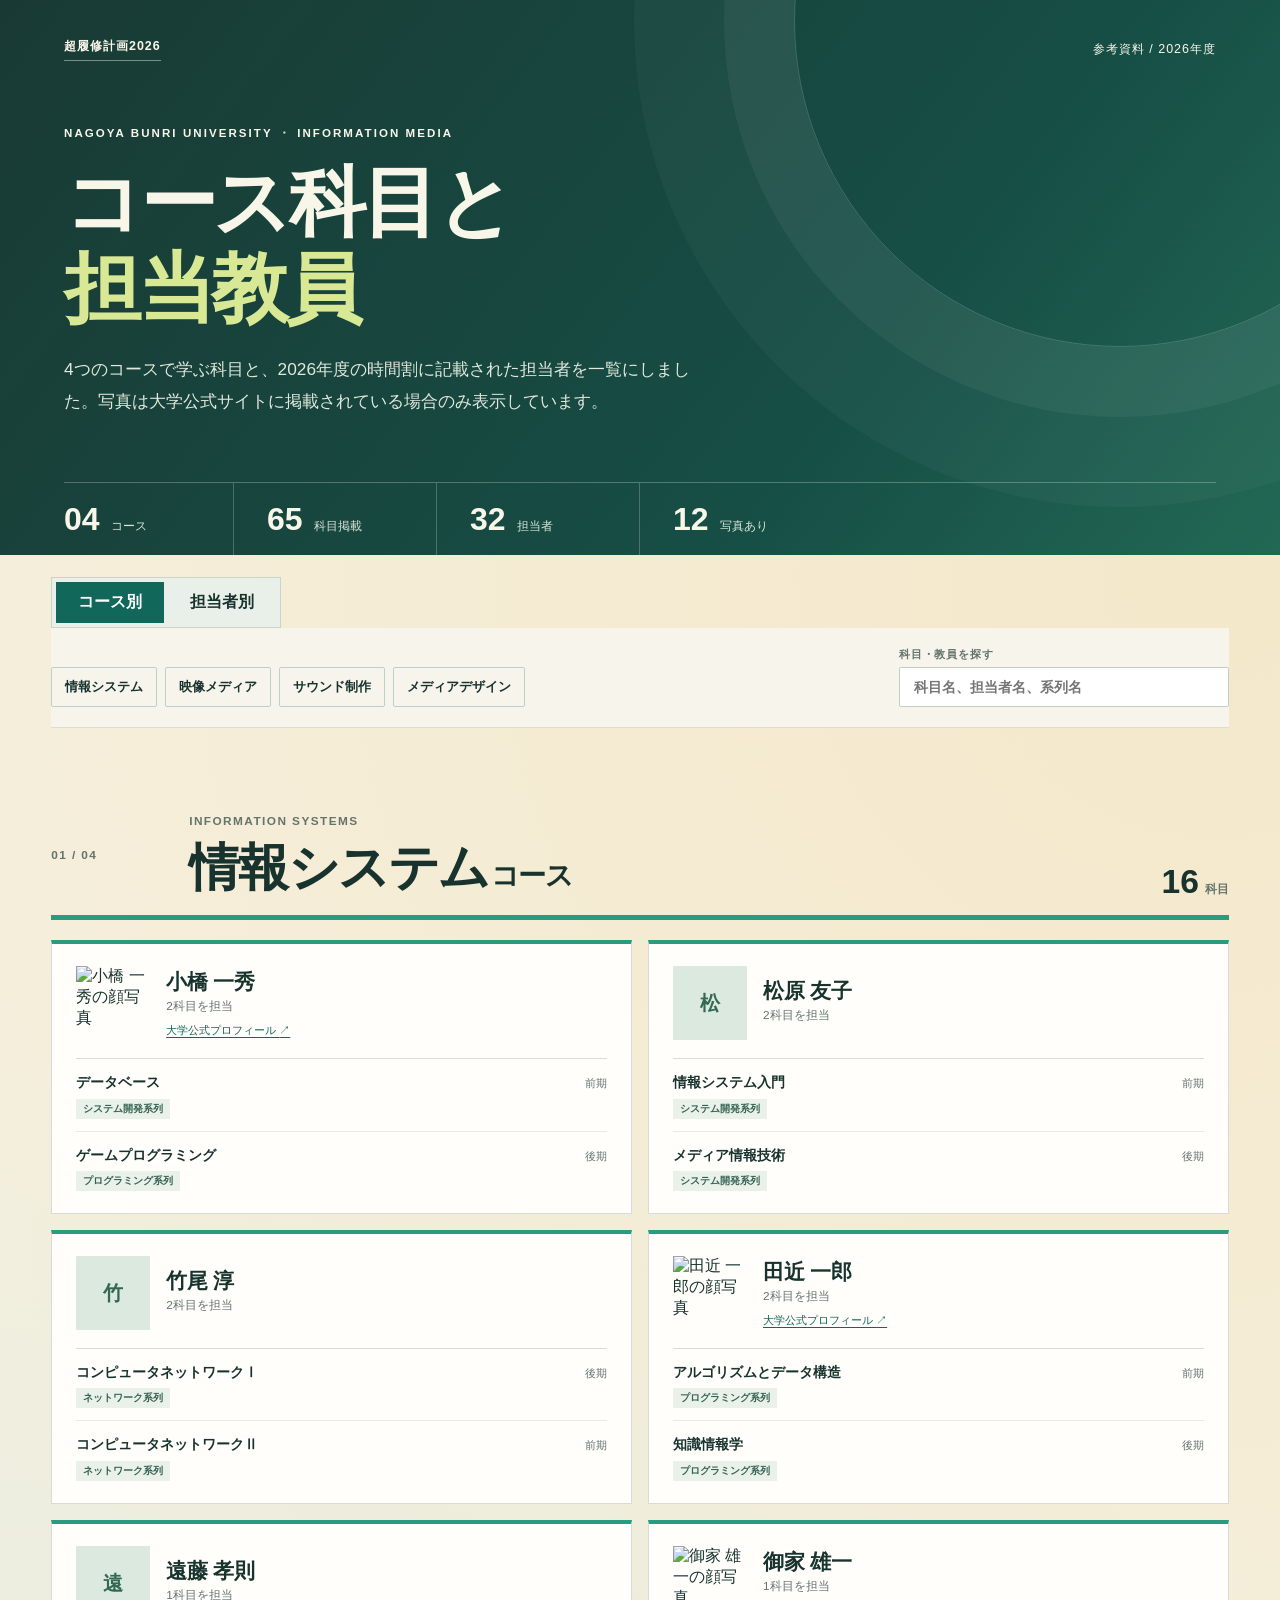
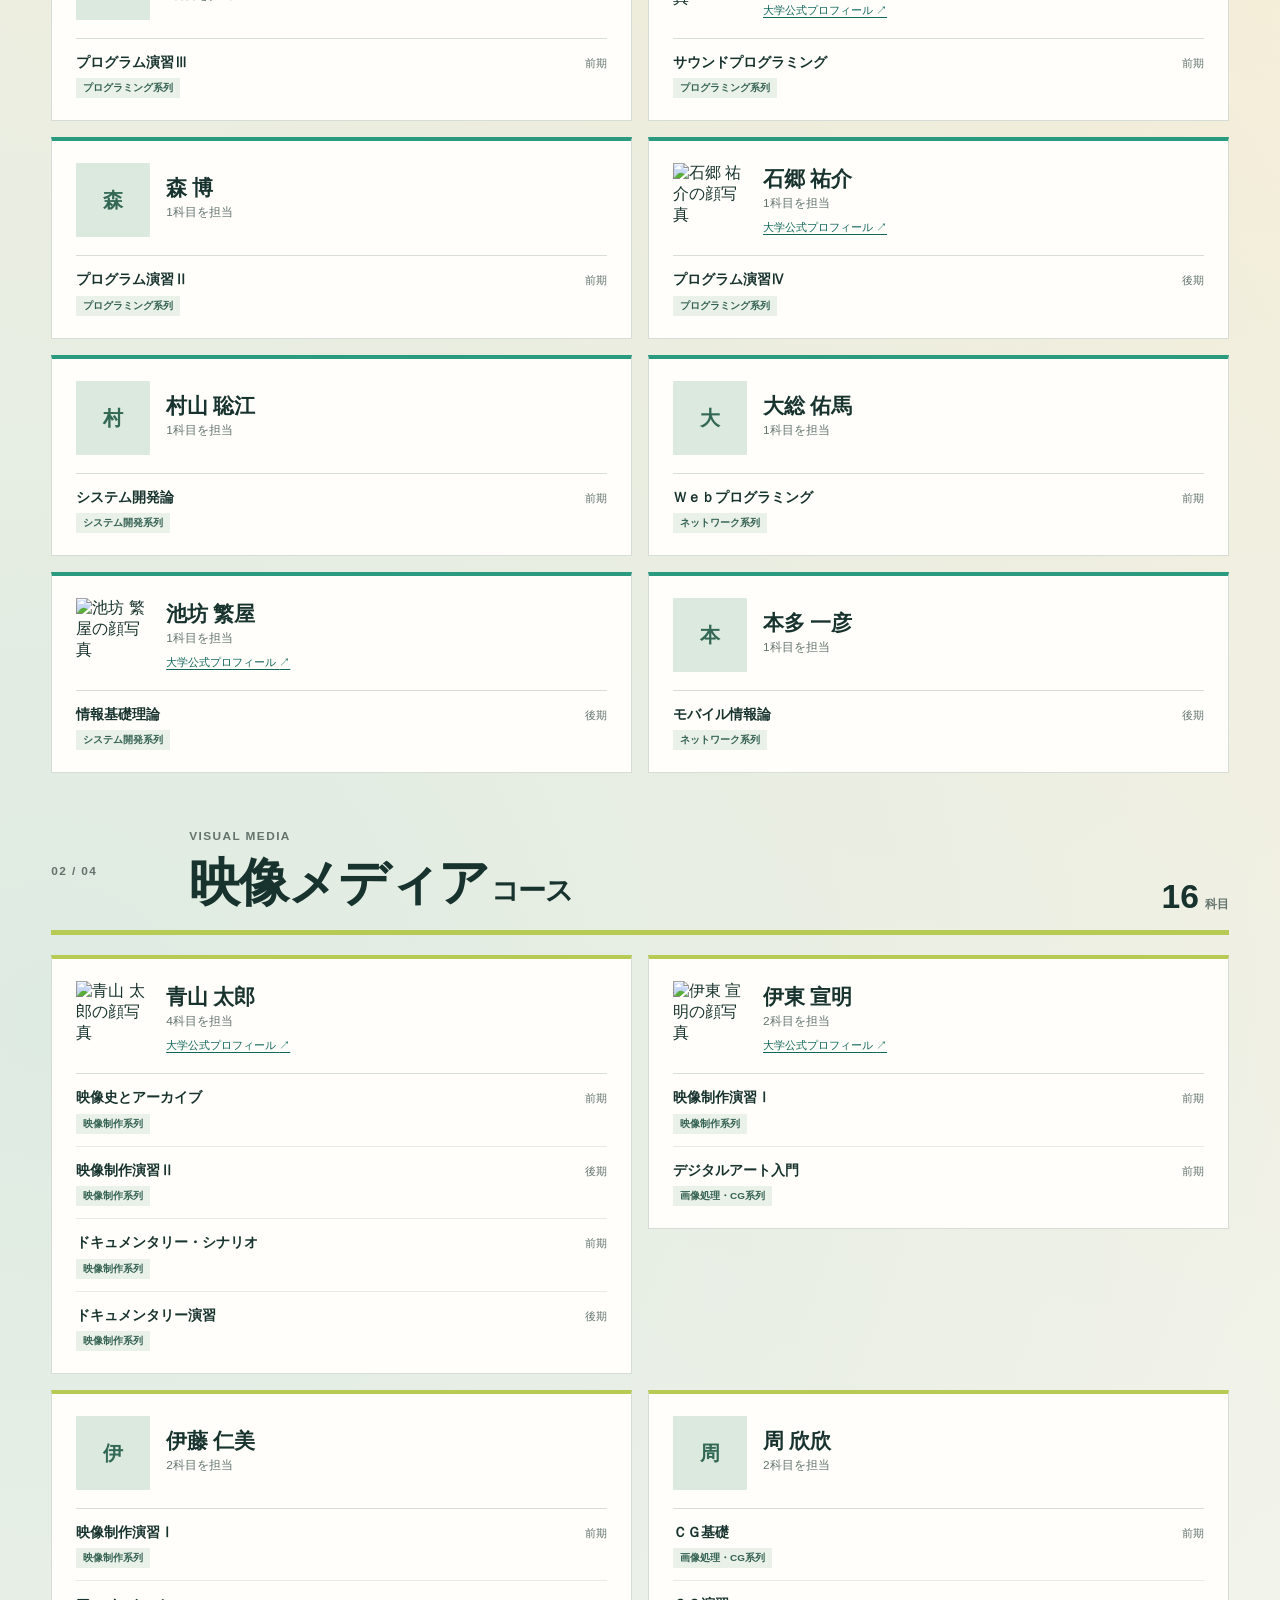
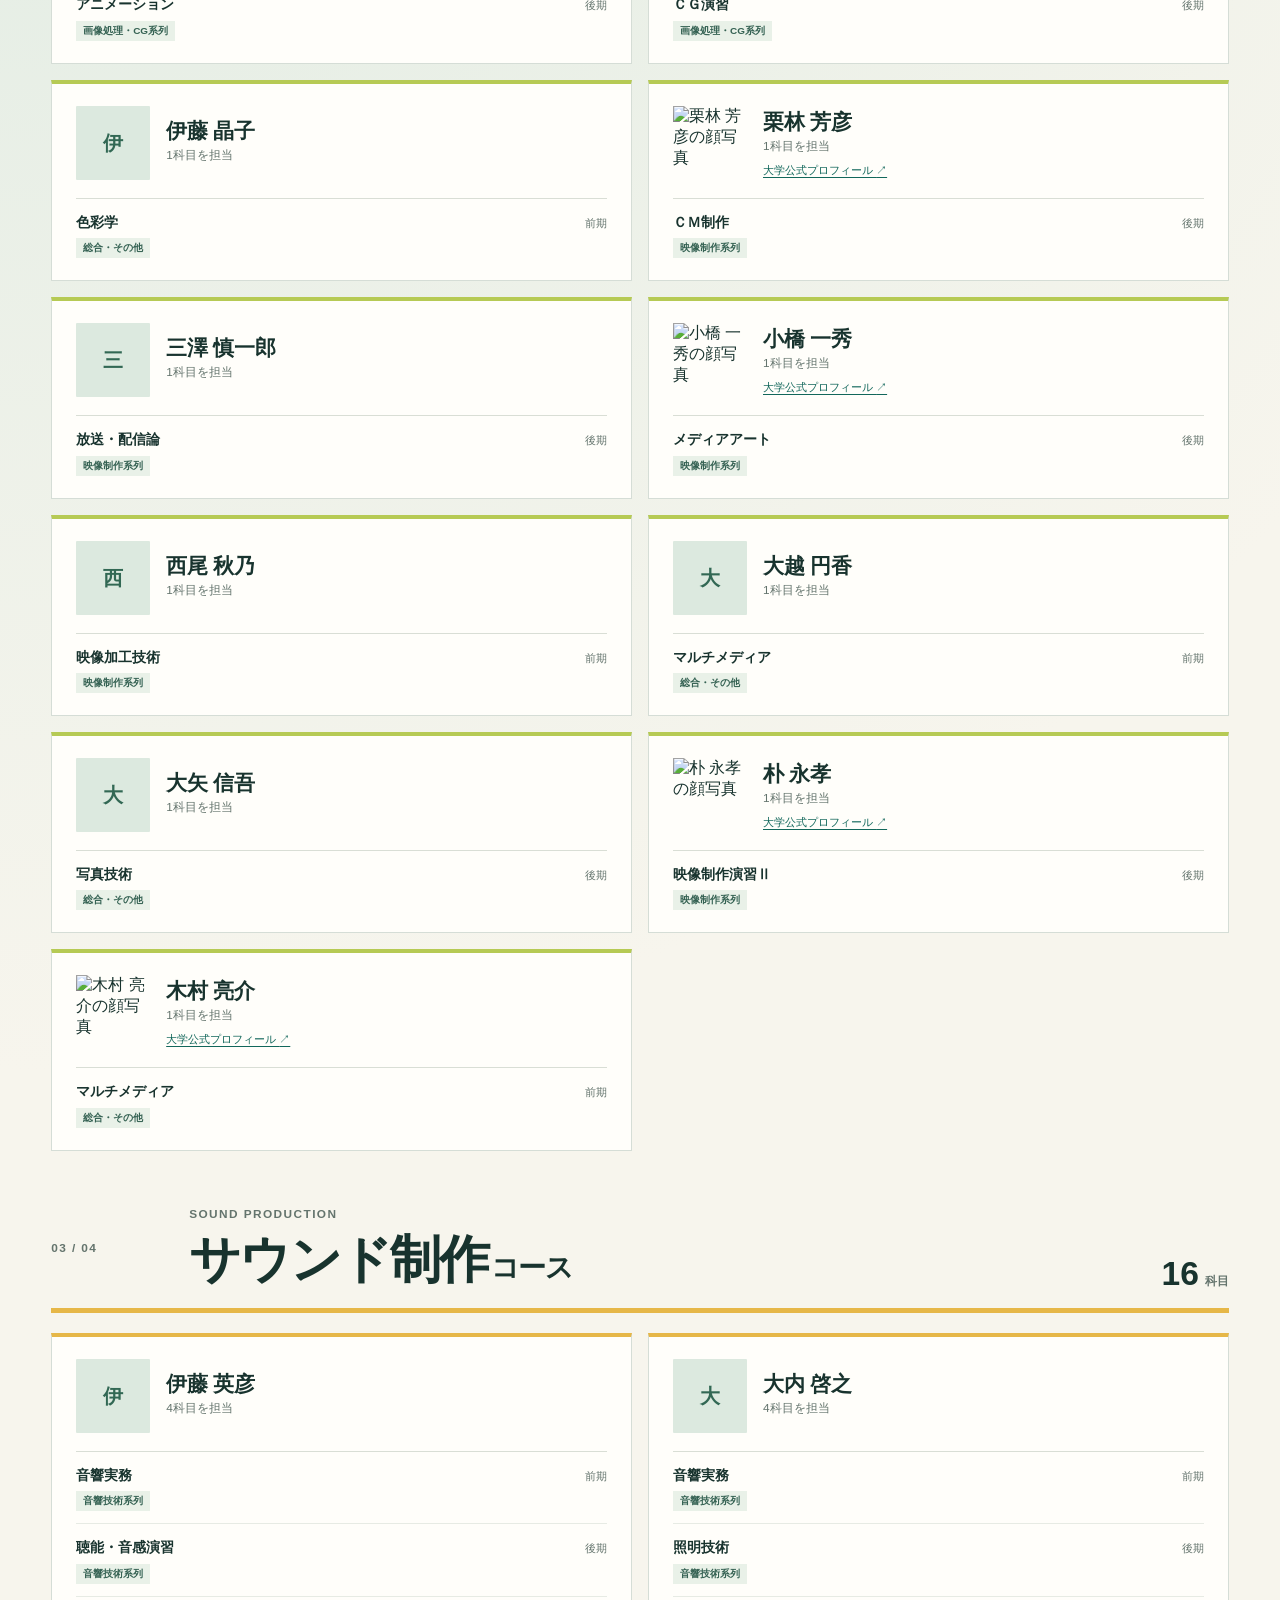
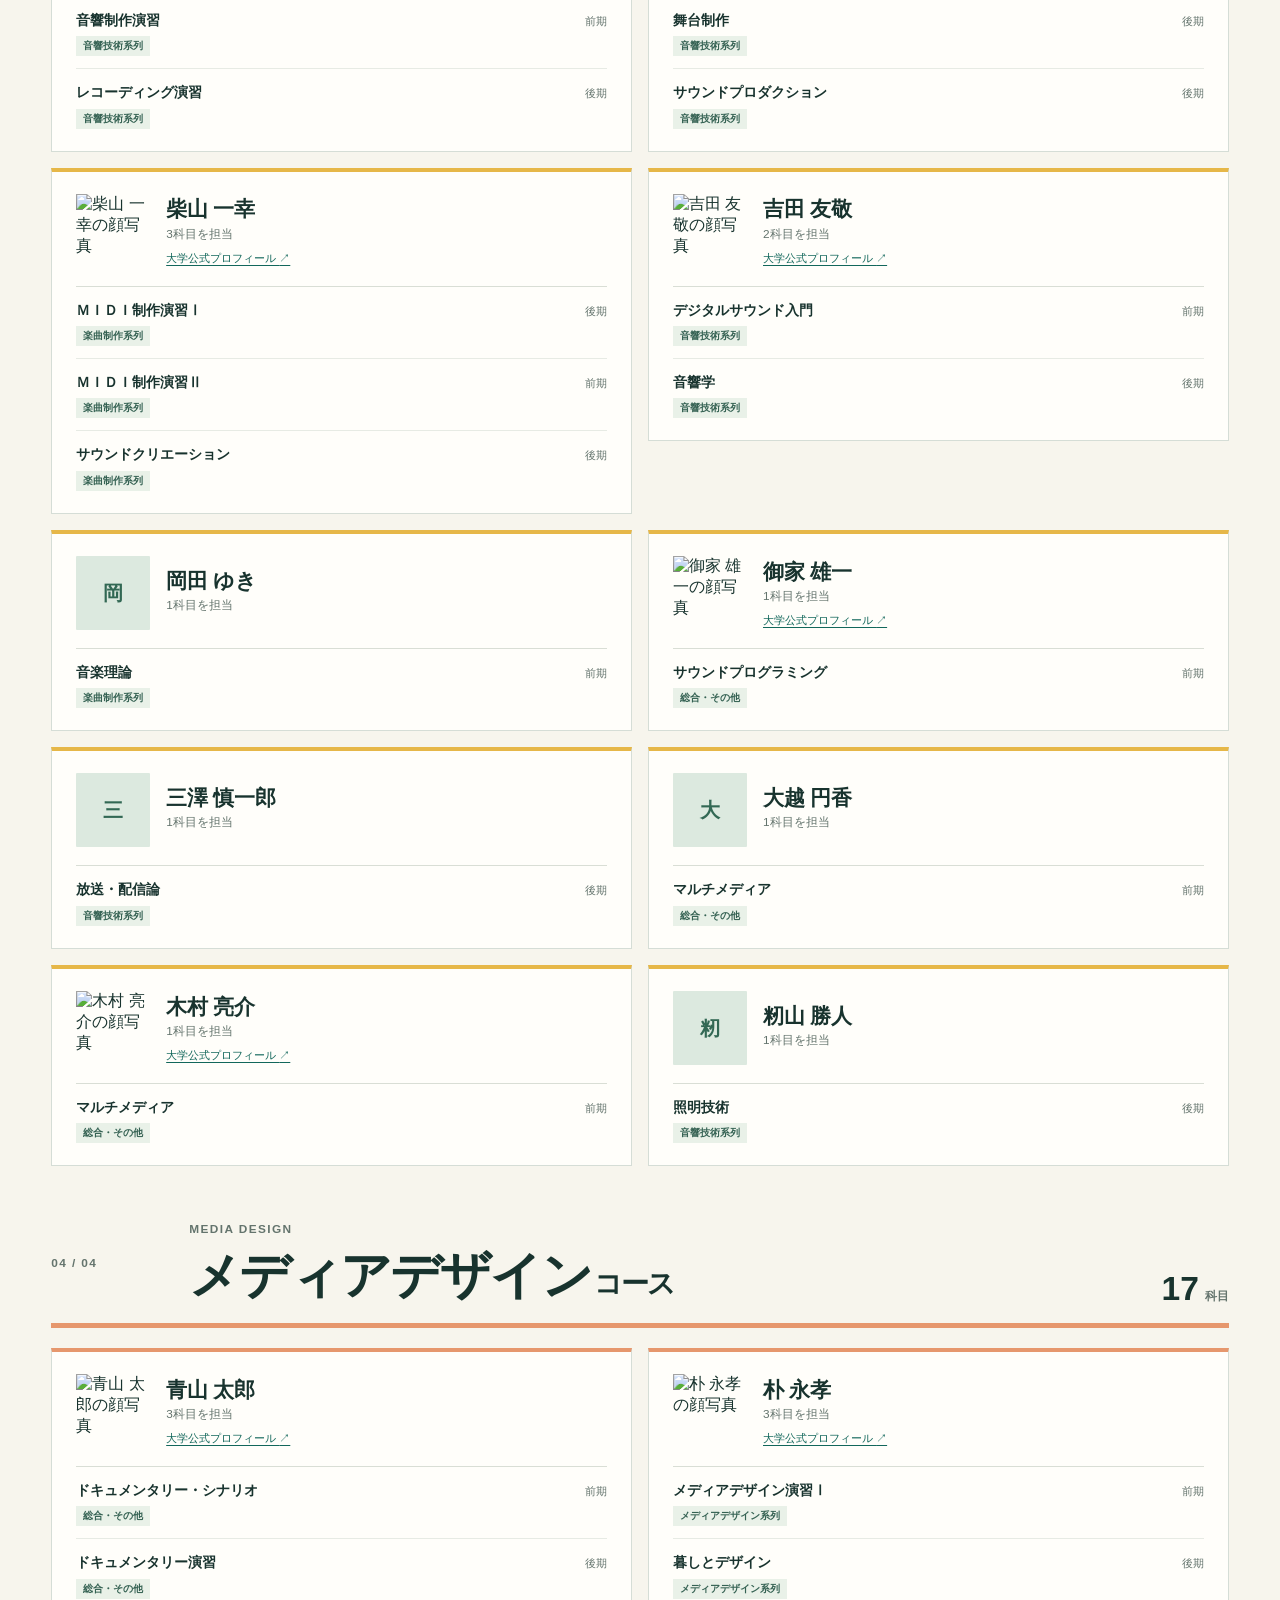
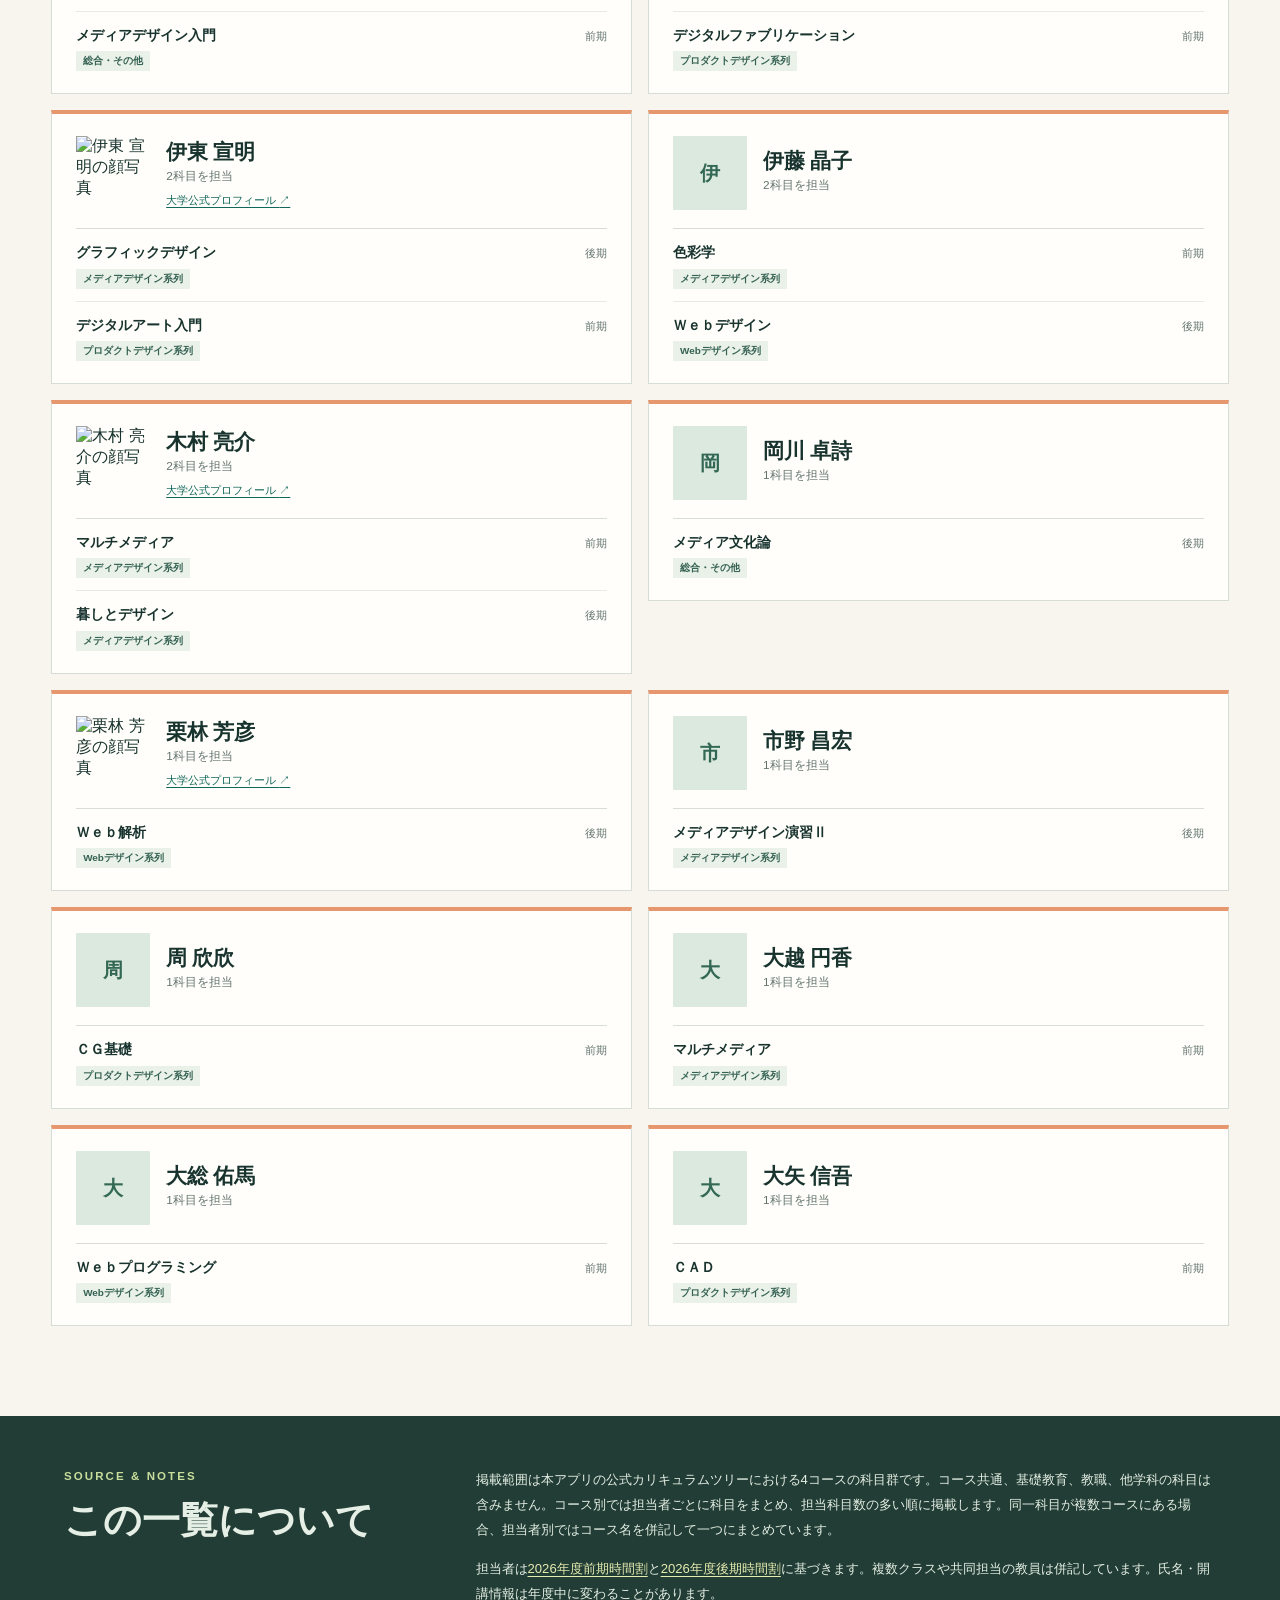
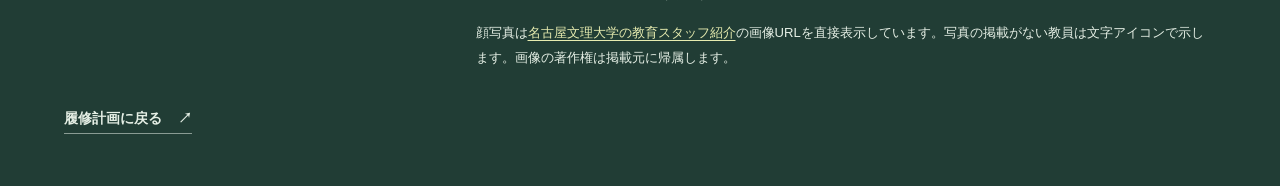
==== commit 2bdb02e7: "Group course subjects by instructor and workload" ====
--- a/course-faculty.html
+++ b/course-faculty.html
@@ -36,85 +36,105 @@
       <div><p class="section-english">Information Systems</p><h2>情報システム<span>コース</span></h2></div>
       <strong class="section-count">16<small>科目</small></strong>
     </header>
-    <div class="subject-grid"><article class="subject-card" data-search="情報システム入門 システム開発系列 情報システム 松原 友子">
-    <div class="subject-meta">システム開発系列</div>
-    <h3>情報システム入門</h3>
-    <div class="teacher-list"><div class="teacher"><span class="teacher-fallback" aria-hidden="true">松</span><span class="teacher-copy"><strong>松原 友子</strong><small>2026 前期</small></span></div></div>
-  </article>
-<article class="subject-card" data-search="情報基礎理論 システム開発系列 情報システム 池坊 繁屋">
-    <div class="subject-meta">システム開発系列</div>
-    <h3>情報基礎理論</h3>
-    <div class="teacher-list"><a class="teacher" href="https://www.nagoya-bunri.ac.jp/faculty/%e6%b1%a0%e5%9d%8a-%e7%b9%81%e5%b1%8b/" target="_blank" rel="noopener noreferrer" aria-label="池坊 繁屋の大学公式プロフィール"><img src="https://www.nagoya-bunri.ac.jp/wp/wp-content/uploads/2023/04/ikebo_photo-493x640.jpg" alt="池坊 繁屋の顔写真" loading="lazy" decoding="async" referrerpolicy="no-referrer"><span class="teacher-copy"><strong>池坊 繁屋</strong><small>2026 後期</small></span><span class="teacher-arrow" aria-hidden="true">↗</span></a></div>
-  </article>
-<article class="subject-card" data-search="メディア情報技術 システム開発系列 情報システム 松原 友子">
-    <div class="subject-meta">システム開発系列</div>
-    <h3>メディア情報技術</h3>
-    <div class="teacher-list"><div class="teacher"><span class="teacher-fallback" aria-hidden="true">松</span><span class="teacher-copy"><strong>松原 友子</strong><small>2026 後期</small></span></div></div>
-  </article>
-<article class="subject-card" data-search="システム開発論 システム開発系列 情報システム 村山 聡江">
-    <div class="subject-meta">システム開発系列</div>
-    <h3>システム開発論</h3>
-    <div class="teacher-list"><div class="teacher"><span class="teacher-fallback" aria-hidden="true">村</span><span class="teacher-copy"><strong>村山 聡江</strong><small>2026 前期</small></span></div></div>
-  </article>
-<article class="subject-card" data-search="データベース システム開発系列 情報システム 小橋 一秀">
-    <div class="subject-meta">システム開発系列</div>
-    <h3>データベース</h3>
-    <div class="teacher-list"><a class="teacher" href="https://www.nagoya-bunri.ac.jp/faculty/kobashi-kazuhide/" target="_blank" rel="noopener noreferrer" aria-label="小橋 一秀の大学公式プロフィール"><img src="https://www.nagoya-bunri.ac.jp/wp/wp-content/uploads/2022/03/kohashi.jpg" alt="小橋 一秀の顔写真" loading="lazy" decoding="async" referrerpolicy="no-referrer"><span class="teacher-copy"><strong>小橋 一秀</strong><small>2026 前期</small></span><span class="teacher-arrow" aria-hidden="true">↗</span></a></div>
-  </article>
-<article class="subject-card" data-search="プログラム演習Ⅱ プログラミング系列 情報システム 森 博">
-    <div class="subject-meta">プログラミング系列</div>
-    <h3>プログラム演習Ⅱ</h3>
-    <div class="teacher-list"><div class="teacher"><span class="teacher-fallback" aria-hidden="true">森</span><span class="teacher-copy"><strong>森 博</strong><small>2026 前期</small></span></div></div>
-  </article>
-<article class="subject-card" data-search="アルゴリズムとデータ構造 プログラミング系列 情報システム 田近 一郎">
-    <div class="subject-meta">プログラミング系列</div>
-    <h3>アルゴリズムとデータ構造</h3>
-    <div class="teacher-list"><a class="teacher" href="https://www.nagoya-bunri.ac.jp/faculty/tajika-ichiro/" target="_blank" rel="noopener noreferrer" aria-label="田近 一郎の大学公式プロフィール"><img src="https://www.nagoya-bunri.ac.jp/wp/wp-content/uploads/2022/03/tajika.jpg" alt="田近 一郎の顔写真" loading="lazy" decoding="async" referrerpolicy="no-referrer"><span class="teacher-copy"><strong>田近 一郎</strong><small>2026 前期</small></span><span class="teacher-arrow" aria-hidden="true">↗</span></a></div>
-  </article>
-<article class="subject-card" data-search="ゲームプログラミング プログラミング系列 情報システム 小橋 一秀">
-    <div class="subject-meta">プログラミング系列</div>
-    <h3>ゲームプログラミング</h3>
-    <div class="teacher-list"><a class="teacher" href="https://www.nagoya-bunri.ac.jp/faculty/kobashi-kazuhide/" target="_blank" rel="noopener noreferrer" aria-label="小橋 一秀の大学公式プロフィール"><img src="https://www.nagoya-bunri.ac.jp/wp/wp-content/uploads/2022/03/kohashi.jpg" alt="小橋 一秀の顔写真" loading="lazy" decoding="async" referrerpolicy="no-referrer"><span class="teacher-copy"><strong>小橋 一秀</strong><small>2026 後期</small></span><span class="teacher-arrow" aria-hidden="true">↗</span></a></div>
-  </article>
-<article class="subject-card" data-search="プログラム演習Ⅲ プログラミング系列 情報システム 遠藤 孝則">
-    <div class="subject-meta">プログラミング系列</div>
-    <h3>プログラム演習Ⅲ</h3>
-    <div class="teacher-list"><div class="teacher"><span class="teacher-fallback" aria-hidden="true">遠</span><span class="teacher-copy"><strong>遠藤 孝則</strong><small>2026 前期</small></span></div></div>
-  </article>
-<article class="subject-card" data-search="プログラム演習Ⅳ プログラミング系列 情報システム 石郷 祐介">
-    <div class="subject-meta">プログラミング系列</div>
-    <h3>プログラム演習Ⅳ</h3>
-    <div class="teacher-list"><a class="teacher" href="https://www.nagoya-bunri.ac.jp/faculty/ishigo-yusuke/" target="_blank" rel="noopener noreferrer" aria-label="石郷 祐介の大学公式プロフィール"><img src="https://www.nagoya-bunri.ac.jp/wp/wp-content/uploads/2024/03/ishigo.yusuke.jpg" alt="石郷 祐介の顔写真" loading="lazy" decoding="async" referrerpolicy="no-referrer"><span class="teacher-copy"><strong>石郷 祐介</strong><small>2026 後期</small></span><span class="teacher-arrow" aria-hidden="true">↗</span></a></div>
-  </article>
-<article class="subject-card" data-search="サウンドプログラミング プログラミング系列 情報システム 御家 雄一">
-    <div class="subject-meta">プログラミング系列</div>
-    <h3>サウンドプログラミング</h3>
-    <div class="teacher-list"><a class="teacher" href="https://www.nagoya-bunri.ac.jp/faculty/oie/" target="_blank" rel="noopener noreferrer" aria-label="御家 雄一の大学公式プロフィール"><img src="https://www.nagoya-bunri.ac.jp/wp/wp-content/uploads/2024/03/oie-yuichi-512x640.jpg" alt="御家 雄一の顔写真" loading="lazy" decoding="async" referrerpolicy="no-referrer"><span class="teacher-copy"><strong>御家 雄一</strong><small>2026 前期</small></span><span class="teacher-arrow" aria-hidden="true">↗</span></a></div>
-  </article>
-<article class="subject-card" data-search="知識情報学 プログラミング系列 情報システム 田近 一郎">
-    <div class="subject-meta">プログラミング系列</div>
-    <h3>知識情報学</h3>
-    <div class="teacher-list"><a class="teacher" href="https://www.nagoya-bunri.ac.jp/faculty/tajika-ichiro/" target="_blank" rel="noopener noreferrer" aria-label="田近 一郎の大学公式プロフィール"><img src="https://www.nagoya-bunri.ac.jp/wp/wp-content/uploads/2022/03/tajika.jpg" alt="田近 一郎の顔写真" loading="lazy" decoding="async" referrerpolicy="no-referrer"><span class="teacher-copy"><strong>田近 一郎</strong><small>2026 後期</small></span><span class="teacher-arrow" aria-hidden="true">↗</span></a></div>
-  </article>
-<article class="subject-card" data-search="コンピュータネットワークⅠ ネットワーク系列 情報システム 竹尾 淳">
-    <div class="subject-meta">ネットワーク系列</div>
-    <h3>コンピュータネットワークⅠ</h3>
-    <div class="teacher-list"><div class="teacher"><span class="teacher-fallback" aria-hidden="true">竹</span><span class="teacher-copy"><strong>竹尾 淳</strong><small>2026 後期</small></span></div></div>
-  </article>
-<article class="subject-card" data-search="コンピュータネットワークⅡ ネットワーク系列 情報システム 竹尾 淳">
-    <div class="subject-meta">ネットワーク系列</div>
-    <h3>コンピュータネットワークⅡ</h3>
-    <div class="teacher-list"><div class="teacher"><span class="teacher-fallback" aria-hidden="true">竹</span><span class="teacher-copy"><strong>竹尾 淳</strong><small>2026 前期</small></span></div></div>
-  </article>
-<article class="subject-card" data-search="モバイル情報論 ネットワーク系列 情報システム 本多 一彦">
-    <div class="subject-meta">ネットワーク系列</div>
-    <h3>モバイル情報論</h3>
-    <div class="teacher-list"><div class="teacher"><span class="teacher-fallback" aria-hidden="true">本</span><span class="teacher-copy"><strong>本多 一彦</strong><small>2026 後期</small></span></div></div>
-  </article>
-<article class="subject-card" data-search="Ｗｅｂプログラミング ネットワーク系列 情報システム 大総 佑馬">
-    <div class="subject-meta">ネットワーク系列</div>
-    <h3>Ｗｅｂプログラミング</h3>
-    <div class="teacher-list"><div class="teacher"><span class="teacher-fallback" aria-hidden="true">大</span><span class="teacher-copy"><strong>大総 佑馬</strong><small>2026 前期</small></span></div></div>
+    <div class="faculty-grid course-faculty-grid"><article class="faculty-card course-faculty-card" data-teacher="小橋 一秀" data-search="小橋 一秀 データベース システム開発系列 情報システム ゲームプログラミング プログラミング系列 情報システム">
+    <header class="faculty-head"><img src="https://www.nagoya-bunri.ac.jp/wp/wp-content/uploads/2022/03/kohashi.jpg" alt="小橋 一秀の顔写真" loading="lazy" decoding="async" referrerpolicy="no-referrer"><div><h3>小橋 一秀</h3><p>2科目を担当</p><a href="https://www.nagoya-bunri.ac.jp/faculty/kobashi-kazuhide/" target="_blank" rel="noopener noreferrer">大学公式プロフィール <span aria-hidden="true">↗</span></a></div></header>
+    <ul class="faculty-subjects"><li data-subject-id="system-database" data-search="データベース システム開発系列 情報システム">
+      <div class="faculty-subject-title"><strong>データベース</strong><span>前期</span></div>
+      <div class="faculty-tags"><span>システム開発系列</span></div>
+    </li>
+<li data-subject-id="system-game-programming" data-search="ゲームプログラミング プログラミング系列 情報システム">
+      <div class="faculty-subject-title"><strong>ゲームプログラミング</strong><span>後期</span></div>
+      <div class="faculty-tags"><span>プログラミング系列</span></div>
+    </li></ul>
+  </article>
+<article class="faculty-card course-faculty-card" data-teacher="松原 友子" data-search="松原 友子 情報システム入門 システム開発系列 情報システム メディア情報技術 システム開発系列 情報システム">
+    <header class="faculty-head"><span class="teacher-fallback" aria-hidden="true">松</span><div><h3>松原 友子</h3><p>2科目を担当</p></div></header>
+    <ul class="faculty-subjects"><li data-subject-id="system-intro" data-search="情報システム入門 システム開発系列 情報システム">
+      <div class="faculty-subject-title"><strong>情報システム入門</strong><span>前期</span></div>
+      <div class="faculty-tags"><span>システム開発系列</span></div>
+    </li>
+<li data-subject-id="system-media-tech" data-search="メディア情報技術 システム開発系列 情報システム">
+      <div class="faculty-subject-title"><strong>メディア情報技術</strong><span>後期</span></div>
+      <div class="faculty-tags"><span>システム開発系列</span></div>
+    </li></ul>
+  </article>
+<article class="faculty-card course-faculty-card" data-teacher="竹尾 淳" data-search="竹尾 淳 コンピュータネットワークⅠ ネットワーク系列 情報システム コンピュータネットワークⅡ ネットワーク系列 情報システム">
+    <header class="faculty-head"><span class="teacher-fallback" aria-hidden="true">竹</span><div><h3>竹尾 淳</h3><p>2科目を担当</p></div></header>
+    <ul class="faculty-subjects"><li data-subject-id="system-network-1" data-search="コンピュータネットワークⅠ ネットワーク系列 情報システム">
+      <div class="faculty-subject-title"><strong>コンピュータネットワークⅠ</strong><span>後期</span></div>
+      <div class="faculty-tags"><span>ネットワーク系列</span></div>
+    </li>
+<li data-subject-id="system-network-2" data-search="コンピュータネットワークⅡ ネットワーク系列 情報システム">
+      <div class="faculty-subject-title"><strong>コンピュータネットワークⅡ</strong><span>前期</span></div>
+      <div class="faculty-tags"><span>ネットワーク系列</span></div>
+    </li></ul>
+  </article>
+<article class="faculty-card course-faculty-card" data-teacher="田近 一郎" data-search="田近 一郎 アルゴリズムとデータ構造 プログラミング系列 情報システム 知識情報学 プログラミング系列 情報システム">
+    <header class="faculty-head"><img src="https://www.nagoya-bunri.ac.jp/wp/wp-content/uploads/2022/03/tajika.jpg" alt="田近 一郎の顔写真" loading="lazy" decoding="async" referrerpolicy="no-referrer"><div><h3>田近 一郎</h3><p>2科目を担当</p><a href="https://www.nagoya-bunri.ac.jp/faculty/tajika-ichiro/" target="_blank" rel="noopener noreferrer">大学公式プロフィール <span aria-hidden="true">↗</span></a></div></header>
+    <ul class="faculty-subjects"><li data-subject-id="system-algorithm" data-search="アルゴリズムとデータ構造 プログラミング系列 情報システム">
+      <div class="faculty-subject-title"><strong>アルゴリズムとデータ構造</strong><span>前期</span></div>
+      <div class="faculty-tags"><span>プログラミング系列</span></div>
+    </li>
+<li data-subject-id="system-knowledge" data-search="知識情報学 プログラミング系列 情報システム">
+      <div class="faculty-subject-title"><strong>知識情報学</strong><span>後期</span></div>
+      <div class="faculty-tags"><span>プログラミング系列</span></div>
+    </li></ul>
+  </article>
+<article class="faculty-card course-faculty-card" data-teacher="遠藤 孝則" data-search="遠藤 孝則 プログラム演習Ⅲ プログラミング系列 情報システム">
+    <header class="faculty-head"><span class="teacher-fallback" aria-hidden="true">遠</span><div><h3>遠藤 孝則</h3><p>1科目を担当</p></div></header>
+    <ul class="faculty-subjects"><li data-subject-id="system-program-3" data-search="プログラム演習Ⅲ プログラミング系列 情報システム">
+      <div class="faculty-subject-title"><strong>プログラム演習Ⅲ</strong><span>前期</span></div>
+      <div class="faculty-tags"><span>プログラミング系列</span></div>
+    </li></ul>
+  </article>
+<article class="faculty-card course-faculty-card" data-teacher="御家 雄一" data-search="御家 雄一 サウンドプログラミング プログラミング系列 情報システム">
+    <header class="faculty-head"><img src="https://www.nagoya-bunri.ac.jp/wp/wp-content/uploads/2024/03/oie-yuichi-512x640.jpg" alt="御家 雄一の顔写真" loading="lazy" decoding="async" referrerpolicy="no-referrer"><div><h3>御家 雄一</h3><p>1科目を担当</p><a href="https://www.nagoya-bunri.ac.jp/faculty/oie/" target="_blank" rel="noopener noreferrer">大学公式プロフィール <span aria-hidden="true">↗</span></a></div></header>
+    <ul class="faculty-subjects"><li data-subject-id="system-sound-programming" data-search="サウンドプログラミング プログラミング系列 情報システム">
+      <div class="faculty-subject-title"><strong>サウンドプログラミング</strong><span>前期</span></div>
+      <div class="faculty-tags"><span>プログラミング系列</span></div>
+    </li></ul>
+  </article>
+<article class="faculty-card course-faculty-card" data-teacher="森 博" data-search="森 博 プログラム演習Ⅱ プログラミング系列 情報システム">
+    <header class="faculty-head"><span class="teacher-fallback" aria-hidden="true">森</span><div><h3>森 博</h3><p>1科目を担当</p></div></header>
+    <ul class="faculty-subjects"><li data-subject-id="system-program-2" data-search="プログラム演習Ⅱ プログラミング系列 情報システム">
+      <div class="faculty-subject-title"><strong>プログラム演習Ⅱ</strong><span>前期</span></div>
+      <div class="faculty-tags"><span>プログラミング系列</span></div>
+    </li></ul>
+  </article>
+<article class="faculty-card course-faculty-card" data-teacher="石郷 祐介" data-search="石郷 祐介 プログラム演習Ⅳ プログラミング系列 情報システム">
+    <header class="faculty-head"><img src="https://www.nagoya-bunri.ac.jp/wp/wp-content/uploads/2024/03/ishigo.yusuke.jpg" alt="石郷 祐介の顔写真" loading="lazy" decoding="async" referrerpolicy="no-referrer"><div><h3>石郷 祐介</h3><p>1科目を担当</p><a href="https://www.nagoya-bunri.ac.jp/faculty/ishigo-yusuke/" target="_blank" rel="noopener noreferrer">大学公式プロフィール <span aria-hidden="true">↗</span></a></div></header>
+    <ul class="faculty-subjects"><li data-subject-id="system-program-4" data-search="プログラム演習Ⅳ プログラミング系列 情報システム">
+      <div class="faculty-subject-title"><strong>プログラム演習Ⅳ</strong><span>後期</span></div>
+      <div class="faculty-tags"><span>プログラミング系列</span></div>
+    </li></ul>
+  </article>
+<article class="faculty-card course-faculty-card" data-teacher="村山 聡江" data-search="村山 聡江 システム開発論 システム開発系列 情報システム">
+    <header class="faculty-head"><span class="teacher-fallback" aria-hidden="true">村</span><div><h3>村山 聡江</h3><p>1科目を担当</p></div></header>
+    <ul class="faculty-subjects"><li data-subject-id="system-development" data-search="システム開発論 システム開発系列 情報システム">
+      <div class="faculty-subject-title"><strong>システム開発論</strong><span>前期</span></div>
+      <div class="faculty-tags"><span>システム開発系列</span></div>
+    </li></ul>
+  </article>
+<article class="faculty-card course-faculty-card" data-teacher="大総 佑馬" data-search="大総 佑馬 Ｗｅｂプログラミング ネットワーク系列 情報システム">
+    <header class="faculty-head"><span class="teacher-fallback" aria-hidden="true">大</span><div><h3>大総 佑馬</h3><p>1科目を担当</p></div></header>
+    <ul class="faculty-subjects"><li data-subject-id="system-web-programming" data-search="Ｗｅｂプログラミング ネットワーク系列 情報システム">
+      <div class="faculty-subject-title"><strong>Ｗｅｂプログラミング</strong><span>前期</span></div>
+      <div class="faculty-tags"><span>ネットワーク系列</span></div>
+    </li></ul>
+  </article>
+<article class="faculty-card course-faculty-card" data-teacher="池坊 繁屋" data-search="池坊 繁屋 情報基礎理論 システム開発系列 情報システム">
+    <header class="faculty-head"><img src="https://www.nagoya-bunri.ac.jp/wp/wp-content/uploads/2023/04/ikebo_photo-493x640.jpg" alt="池坊 繁屋の顔写真" loading="lazy" decoding="async" referrerpolicy="no-referrer"><div><h3>池坊 繁屋</h3><p>1科目を担当</p><a href="https://www.nagoya-bunri.ac.jp/faculty/%e6%b1%a0%e5%9d%8a-%e7%b9%81%e5%b1%8b/" target="_blank" rel="noopener noreferrer">大学公式プロフィール <span aria-hidden="true">↗</span></a></div></header>
+    <ul class="faculty-subjects"><li data-subject-id="system-basic-theory" data-search="情報基礎理論 システム開発系列 情報システム">
+      <div class="faculty-subject-title"><strong>情報基礎理論</strong><span>後期</span></div>
+      <div class="faculty-tags"><span>システム開発系列</span></div>
+    </li></ul>
+  </article>
+<article class="faculty-card course-faculty-card" data-teacher="本多 一彦" data-search="本多 一彦 モバイル情報論 ネットワーク系列 情報システム">
+    <header class="faculty-head"><span class="teacher-fallback" aria-hidden="true">本</span><div><h3>本多 一彦</h3><p>1科目を担当</p></div></header>
+    <ul class="faculty-subjects"><li data-subject-id="system-mobile" data-search="モバイル情報論 ネットワーク系列 情報システム">
+      <div class="faculty-subject-title"><strong>モバイル情報論</strong><span>後期</span></div>
+      <div class="faculty-tags"><span>ネットワーク系列</span></div>
+    </li></ul>
   </article></div>
   </section>
 <section class="course-section" id="movie" data-course="映像メディア">
@@ -123,88 +143,120 @@
       <div><p class="section-english">Visual Media</p><h2>映像メディア<span>コース</span></h2></div>
       <strong class="section-count">16<small>科目</small></strong>
     </header>
-    <div class="subject-grid"><article class="subject-card" data-search="映像制作演習Ⅰ 映像制作系列 映像メディア 伊東 宣明 伊藤 仁美">
-    <div class="subject-meta">映像制作系列</div>
-    <h3>映像制作演習Ⅰ</h3>
-    <div class="teacher-list"><a class="teacher" href="https://www.nagoya-bunri.ac.jp/faculty/%e4%bc%8a%e6%9d%b1-%e5%ae%a3%e6%98%8e/" target="_blank" rel="noopener noreferrer" aria-label="伊東 宣明の大学公式プロフィール"><img src="https://www.nagoya-bunri.ac.jp/wp/wp-content/uploads/2023/03/%E3%82%A2%E3%83%BC%E3%83%86%E3%82%A3%E3%82%B9%E3%83%88%E5%86%99%E7%9C%9F-640x640.jpg" alt="伊東 宣明の顔写真" loading="lazy" decoding="async" referrerpolicy="no-referrer"><span class="teacher-copy"><strong>伊東 宣明</strong><small>2026 前期</small></span><span class="teacher-arrow" aria-hidden="true">↗</span></a>
-<div class="teacher"><span class="teacher-fallback" aria-hidden="true">伊</span><span class="teacher-copy"><strong>伊藤 仁美</strong><small>2026 前期</small></span></div></div>
-  </article>
-<article class="subject-card" data-search="映像史とアーカイブ 映像制作系列 映像メディア 青山 太郎">
-    <div class="subject-meta">映像制作系列</div>
-    <h3>映像史とアーカイブ</h3>
-    <div class="teacher-list"><a class="teacher" href="https://www.nagoya-bunri.ac.jp/faculty/aoyama-taro/" target="_blank" rel="noopener noreferrer" aria-label="青山 太郎の大学公式プロフィール"><img src="https://www.nagoya-bunri.ac.jp/wp/wp-content/uploads/2022/03/2025_480.jpg" alt="青山 太郎の顔写真" loading="lazy" decoding="async" referrerpolicy="no-referrer"><span class="teacher-copy"><strong>青山 太郎</strong><small>2026 前期</small></span><span class="teacher-arrow" aria-hidden="true">↗</span></a></div>
-  </article>
-<article class="subject-card" data-search="映像制作演習Ⅱ 映像制作系列 映像メディア 青山 太郎 朴 永孝">
-    <div class="subject-meta">映像制作系列</div>
-    <h3>映像制作演習Ⅱ</h3>
-    <div class="teacher-list"><a class="teacher" href="https://www.nagoya-bunri.ac.jp/faculty/aoyama-taro/" target="_blank" rel="noopener noreferrer" aria-label="青山 太郎の大学公式プロフィール"><img src="https://www.nagoya-bunri.ac.jp/wp/wp-content/uploads/2022/03/2025_480.jpg" alt="青山 太郎の顔写真" loading="lazy" decoding="async" referrerpolicy="no-referrer"><span class="teacher-copy"><strong>青山 太郎</strong><small>2026 後期</small></span><span class="teacher-arrow" aria-hidden="true">↗</span></a>
-<a class="teacher" href="https://www.nagoya-bunri.ac.jp/faculty/%e6%9c%b4-%e6%b0%b8%e5%ad%9d/" target="_blank" rel="noopener noreferrer" aria-label="朴 永孝の大学公式プロフィール"><img src="https://www.nagoya-bunri.ac.jp/wp/wp-content/uploads/2024/03/portrait-435x640.jpg" alt="朴 永孝の顔写真" loading="lazy" decoding="async" referrerpolicy="no-referrer"><span class="teacher-copy"><strong>朴 永孝</strong><small>2026 後期</small></span><span class="teacher-arrow" aria-hidden="true">↗</span></a></div>
-  </article>
-<article class="subject-card" data-search="映像加工技術 映像制作系列 映像メディア 西尾 秋乃">
-    <div class="subject-meta">映像制作系列</div>
-    <h3>映像加工技術</h3>
-    <div class="teacher-list"><div class="teacher"><span class="teacher-fallback" aria-hidden="true">西</span><span class="teacher-copy"><strong>西尾 秋乃</strong><small>2026 前期</small></span></div></div>
-  </article>
-<article class="subject-card" data-search="ドキュメンタリー・シナリオ 映像制作系列 映像メディア 青山 太郎">
-    <div class="subject-meta">映像制作系列</div>
-    <h3>ドキュメンタリー・シナリオ</h3>
-    <div class="teacher-list"><a class="teacher" href="https://www.nagoya-bunri.ac.jp/faculty/aoyama-taro/" target="_blank" rel="noopener noreferrer" aria-label="青山 太郎の大学公式プロフィール"><img src="https://www.nagoya-bunri.ac.jp/wp/wp-content/uploads/2022/03/2025_480.jpg" alt="青山 太郎の顔写真" loading="lazy" decoding="async" referrerpolicy="no-referrer"><span class="teacher-copy"><strong>青山 太郎</strong><small>2026 前期</small></span><span class="teacher-arrow" aria-hidden="true">↗</span></a></div>
-  </article>
-<article class="subject-card" data-search="ＣＭ制作 映像制作系列 映像メディア 栗林 芳彦">
-    <div class="subject-meta">映像制作系列</div>
-    <h3>ＣＭ制作</h3>
-    <div class="teacher-list"><a class="teacher" href="https://www.nagoya-bunri.ac.jp/faculty/kuribayashi-yoshihiko/" target="_blank" rel="noopener noreferrer" aria-label="栗林 芳彦の大学公式プロフィール"><img src="https://www.nagoya-bunri.ac.jp/wp/wp-content/uploads/2022/03/%E6%A0%97%E6%9E%97%E5%86%99%E7%9C%9F480p-427x640.jpg" alt="栗林 芳彦の顔写真" loading="lazy" decoding="async" referrerpolicy="no-referrer"><span class="teacher-copy"><strong>栗林 芳彦</strong><small>2026 後期</small></span><span class="teacher-arrow" aria-hidden="true">↗</span></a></div>
-  </article>
-<article class="subject-card" data-search="メディアアート 映像制作系列 映像メディア 小橋 一秀">
-    <div class="subject-meta">映像制作系列</div>
-    <h3>メディアアート</h3>
-    <div class="teacher-list"><a class="teacher" href="https://www.nagoya-bunri.ac.jp/faculty/kobashi-kazuhide/" target="_blank" rel="noopener noreferrer" aria-label="小橋 一秀の大学公式プロフィール"><img src="https://www.nagoya-bunri.ac.jp/wp/wp-content/uploads/2022/03/kohashi.jpg" alt="小橋 一秀の顔写真" loading="lazy" decoding="async" referrerpolicy="no-referrer"><span class="teacher-copy"><strong>小橋 一秀</strong><small>2026 後期</small></span><span class="teacher-arrow" aria-hidden="true">↗</span></a></div>
-  </article>
-<article class="subject-card" data-search="ドキュメンタリー演習 映像制作系列 映像メディア 青山 太郎">
-    <div class="subject-meta">映像制作系列</div>
-    <h3>ドキュメンタリー演習</h3>
-    <div class="teacher-list"><a class="teacher" href="https://www.nagoya-bunri.ac.jp/faculty/aoyama-taro/" target="_blank" rel="noopener noreferrer" aria-label="青山 太郎の大学公式プロフィール"><img src="https://www.nagoya-bunri.ac.jp/wp/wp-content/uploads/2022/03/2025_480.jpg" alt="青山 太郎の顔写真" loading="lazy" decoding="async" referrerpolicy="no-referrer"><span class="teacher-copy"><strong>青山 太郎</strong><small>2026 後期</small></span><span class="teacher-arrow" aria-hidden="true">↗</span></a></div>
-  </article>
-<article class="subject-card" data-search="放送・配信論 映像制作系列 映像メディア 三澤 慎一郎">
-    <div class="subject-meta">映像制作系列</div>
-    <h3>放送・配信論</h3>
-    <div class="teacher-list"><div class="teacher"><span class="teacher-fallback" aria-hidden="true">三</span><span class="teacher-copy"><strong>三澤 慎一郎</strong><small>2026 後期</small></span></div></div>
-  </article>
-<article class="subject-card" data-search="デジタルアート入門 画像処理・CG系列 映像メディア 伊東 宣明">
-    <div class="subject-meta">画像処理・CG系列</div>
-    <h3>デジタルアート入門</h3>
-    <div class="teacher-list"><a class="teacher" href="https://www.nagoya-bunri.ac.jp/faculty/%e4%bc%8a%e6%9d%b1-%e5%ae%a3%e6%98%8e/" target="_blank" rel="noopener noreferrer" aria-label="伊東 宣明の大学公式プロフィール"><img src="https://www.nagoya-bunri.ac.jp/wp/wp-content/uploads/2023/03/%E3%82%A2%E3%83%BC%E3%83%86%E3%82%A3%E3%82%B9%E3%83%88%E5%86%99%E7%9C%9F-640x640.jpg" alt="伊東 宣明の顔写真" loading="lazy" decoding="async" referrerpolicy="no-referrer"><span class="teacher-copy"><strong>伊東 宣明</strong><small>2026 前期</small></span><span class="teacher-arrow" aria-hidden="true">↗</span></a></div>
-  </article>
-<article class="subject-card" data-search="アニメーション 画像処理・CG系列 映像メディア 伊藤 仁美">
-    <div class="subject-meta">画像処理・CG系列</div>
-    <h3>アニメーション</h3>
-    <div class="teacher-list"><div class="teacher"><span class="teacher-fallback" aria-hidden="true">伊</span><span class="teacher-copy"><strong>伊藤 仁美</strong><small>2026 後期</small></span></div></div>
-  </article>
-<article class="subject-card" data-search="ＣＧ基礎 画像処理・CG系列 映像メディア 周 欣欣">
-    <div class="subject-meta">画像処理・CG系列</div>
-    <h3>ＣＧ基礎</h3>
-    <div class="teacher-list"><div class="teacher"><span class="teacher-fallback" aria-hidden="true">周</span><span class="teacher-copy"><strong>周 欣欣</strong><small>2026 前期</small></span></div></div>
-  </article>
-<article class="subject-card" data-search="ＣＧ演習 画像処理・CG系列 映像メディア 周 欣欣">
-    <div class="subject-meta">画像処理・CG系列</div>
-    <h3>ＣＧ演習</h3>
-    <div class="teacher-list"><div class="teacher"><span class="teacher-fallback" aria-hidden="true">周</span><span class="teacher-copy"><strong>周 欣欣</strong><small>2026 後期</small></span></div></div>
-  </article>
-<article class="subject-card" data-search="色彩学 総合・その他 映像メディア 伊藤 晶子">
-    <div class="subject-meta">総合・その他</div>
-    <h3>色彩学</h3>
-    <div class="teacher-list"><div class="teacher"><span class="teacher-fallback" aria-hidden="true">伊</span><span class="teacher-copy"><strong>伊藤 晶子</strong><small>2026 前期</small></span></div></div>
-  </article>
-<article class="subject-card" data-search="写真技術 総合・その他 映像メディア 大矢 信吾">
-    <div class="subject-meta">総合・その他</div>
-    <h3>写真技術</h3>
-    <div class="teacher-list"><div class="teacher"><span class="teacher-fallback" aria-hidden="true">大</span><span class="teacher-copy"><strong>大矢 信吾</strong><small>2026 後期</small></span></div></div>
-  </article>
-<article class="subject-card" data-search="マルチメディア 総合・その他 映像メディア 木村 亮介 大越 円香">
-    <div class="subject-meta">総合・その他</div>
-    <h3>マルチメディア</h3>
-    <div class="teacher-list"><a class="teacher" href="https://www.nagoya-bunri.ac.jp/faculty/kimura-ryosuke/" target="_blank" rel="noopener noreferrer" aria-label="木村 亮介の大学公式プロフィール"><img src="https://www.nagoya-bunri.ac.jp/wp/wp-content/uploads/2022/03/kimura_b_2.jpg" alt="木村 亮介の顔写真" loading="lazy" decoding="async" referrerpolicy="no-referrer"><span class="teacher-copy"><strong>木村 亮介</strong><small>2026 前期</small></span><span class="teacher-arrow" aria-hidden="true">↗</span></a>
-<div class="teacher"><span class="teacher-fallback" aria-hidden="true">大</span><span class="teacher-copy"><strong>大越 円香</strong><small>2026 前期</small></span></div></div>
+    <div class="faculty-grid course-faculty-grid"><article class="faculty-card course-faculty-card" data-teacher="青山 太郎" data-search="青山 太郎 映像史とアーカイブ 映像制作系列 映像メディア 映像制作演習Ⅱ 映像制作系列 映像メディア ドキュメンタリー・シナリオ 映像制作系列 映像メディア ドキュメンタリー演習 映像制作系列 映像メディア">
+    <header class="faculty-head"><img src="https://www.nagoya-bunri.ac.jp/wp/wp-content/uploads/2022/03/2025_480.jpg" alt="青山 太郎の顔写真" loading="lazy" decoding="async" referrerpolicy="no-referrer"><div><h3>青山 太郎</h3><p>4科目を担当</p><a href="https://www.nagoya-bunri.ac.jp/faculty/aoyama-taro/" target="_blank" rel="noopener noreferrer">大学公式プロフィール <span aria-hidden="true">↗</span></a></div></header>
+    <ul class="faculty-subjects"><li data-subject-id="movie-history" data-search="映像史とアーカイブ 映像制作系列 映像メディア">
+      <div class="faculty-subject-title"><strong>映像史とアーカイブ</strong><span>前期</span></div>
+      <div class="faculty-tags"><span>映像制作系列</span></div>
+    </li>
+<li data-subject-id="movie-production-2" data-search="映像制作演習Ⅱ 映像制作系列 映像メディア">
+      <div class="faculty-subject-title"><strong>映像制作演習Ⅱ</strong><span>後期</span></div>
+      <div class="faculty-tags"><span>映像制作系列</span></div>
+    </li>
+<li data-subject-id="movie-scenario" data-search="ドキュメンタリー・シナリオ 映像制作系列 映像メディア">
+      <div class="faculty-subject-title"><strong>ドキュメンタリー・シナリオ</strong><span>前期</span></div>
+      <div class="faculty-tags"><span>映像制作系列</span></div>
+    </li>
+<li data-subject-id="movie-documentary" data-search="ドキュメンタリー演習 映像制作系列 映像メディア">
+      <div class="faculty-subject-title"><strong>ドキュメンタリー演習</strong><span>後期</span></div>
+      <div class="faculty-tags"><span>映像制作系列</span></div>
+    </li></ul>
+  </article>
+<article class="faculty-card course-faculty-card" data-teacher="伊東 宣明" data-search="伊東 宣明 映像制作演習Ⅰ 映像制作系列 映像メディア デジタルアート入門 画像処理・CG系列 映像メディア">
+    <header class="faculty-head"><img src="https://www.nagoya-bunri.ac.jp/wp/wp-content/uploads/2023/03/%E3%82%A2%E3%83%BC%E3%83%86%E3%82%A3%E3%82%B9%E3%83%88%E5%86%99%E7%9C%9F-640x640.jpg" alt="伊東 宣明の顔写真" loading="lazy" decoding="async" referrerpolicy="no-referrer"><div><h3>伊東 宣明</h3><p>2科目を担当</p><a href="https://www.nagoya-bunri.ac.jp/faculty/%e4%bc%8a%e6%9d%b1-%e5%ae%a3%e6%98%8e/" target="_blank" rel="noopener noreferrer">大学公式プロフィール <span aria-hidden="true">↗</span></a></div></header>
+    <ul class="faculty-subjects"><li data-subject-id="movie-production-1" data-search="映像制作演習Ⅰ 映像制作系列 映像メディア">
+      <div class="faculty-subject-title"><strong>映像制作演習Ⅰ</strong><span>前期</span></div>
+      <div class="faculty-tags"><span>映像制作系列</span></div>
+    </li>
+<li data-subject-id="movie-digital-art" data-search="デジタルアート入門 画像処理・CG系列 映像メディア">
+      <div class="faculty-subject-title"><strong>デジタルアート入門</strong><span>前期</span></div>
+      <div class="faculty-tags"><span>画像処理・CG系列</span></div>
+    </li></ul>
+  </article>
+<article class="faculty-card course-faculty-card" data-teacher="伊藤 仁美" data-search="伊藤 仁美 映像制作演習Ⅰ 映像制作系列 映像メディア アニメーション 画像処理・CG系列 映像メディア">
+    <header class="faculty-head"><span class="teacher-fallback" aria-hidden="true">伊</span><div><h3>伊藤 仁美</h3><p>2科目を担当</p></div></header>
+    <ul class="faculty-subjects"><li data-subject-id="movie-production-1" data-search="映像制作演習Ⅰ 映像制作系列 映像メディア">
+      <div class="faculty-subject-title"><strong>映像制作演習Ⅰ</strong><span>前期</span></div>
+      <div class="faculty-tags"><span>映像制作系列</span></div>
+    </li>
+<li data-subject-id="movie-animation" data-search="アニメーション 画像処理・CG系列 映像メディア">
+      <div class="faculty-subject-title"><strong>アニメーション</strong><span>後期</span></div>
+      <div class="faculty-tags"><span>画像処理・CG系列</span></div>
+    </li></ul>
+  </article>
+<article class="faculty-card course-faculty-card" data-teacher="周 欣欣" data-search="周 欣欣 ＣＧ基礎 画像処理・CG系列 映像メディア ＣＧ演習 画像処理・CG系列 映像メディア">
+    <header class="faculty-head"><span class="teacher-fallback" aria-hidden="true">周</span><div><h3>周 欣欣</h3><p>2科目を担当</p></div></header>
+    <ul class="faculty-subjects"><li data-subject-id="movie-cg-basic" data-search="ＣＧ基礎 画像処理・CG系列 映像メディア">
+      <div class="faculty-subject-title"><strong>ＣＧ基礎</strong><span>前期</span></div>
+      <div class="faculty-tags"><span>画像処理・CG系列</span></div>
+    </li>
+<li data-subject-id="movie-cg-exercise" data-search="ＣＧ演習 画像処理・CG系列 映像メディア">
+      <div class="faculty-subject-title"><strong>ＣＧ演習</strong><span>後期</span></div>
+      <div class="faculty-tags"><span>画像処理・CG系列</span></div>
+    </li></ul>
+  </article>
+<article class="faculty-card course-faculty-card" data-teacher="伊藤 晶子" data-search="伊藤 晶子 色彩学 総合・その他 映像メディア">
+    <header class="faculty-head"><span class="teacher-fallback" aria-hidden="true">伊</span><div><h3>伊藤 晶子</h3><p>1科目を担当</p></div></header>
+    <ul class="faculty-subjects"><li data-subject-id="movie-color" data-search="色彩学 総合・その他 映像メディア">
+      <div class="faculty-subject-title"><strong>色彩学</strong><span>前期</span></div>
+      <div class="faculty-tags"><span>総合・その他</span></div>
+    </li></ul>
+  </article>
+<article class="faculty-card course-faculty-card" data-teacher="栗林 芳彦" data-search="栗林 芳彦 ＣＭ制作 映像制作系列 映像メディア">
+    <header class="faculty-head"><img src="https://www.nagoya-bunri.ac.jp/wp/wp-content/uploads/2022/03/%E6%A0%97%E6%9E%97%E5%86%99%E7%9C%9F480p-427x640.jpg" alt="栗林 芳彦の顔写真" loading="lazy" decoding="async" referrerpolicy="no-referrer"><div><h3>栗林 芳彦</h3><p>1科目を担当</p><a href="https://www.nagoya-bunri.ac.jp/faculty/kuribayashi-yoshihiko/" target="_blank" rel="noopener noreferrer">大学公式プロフィール <span aria-hidden="true">↗</span></a></div></header>
+    <ul class="faculty-subjects"><li data-subject-id="movie-cm" data-search="ＣＭ制作 映像制作系列 映像メディア">
+      <div class="faculty-subject-title"><strong>ＣＭ制作</strong><span>後期</span></div>
+      <div class="faculty-tags"><span>映像制作系列</span></div>
+    </li></ul>
+  </article>
+<article class="faculty-card course-faculty-card" data-teacher="三澤 慎一郎" data-search="三澤 慎一郎 放送・配信論 映像制作系列 映像メディア">
+    <header class="faculty-head"><span class="teacher-fallback" aria-hidden="true">三</span><div><h3>三澤 慎一郎</h3><p>1科目を担当</p></div></header>
+    <ul class="faculty-subjects"><li data-subject-id="movie-broadcast" data-search="放送・配信論 映像制作系列 映像メディア">
+      <div class="faculty-subject-title"><strong>放送・配信論</strong><span>後期</span></div>
+      <div class="faculty-tags"><span>映像制作系列</span></div>
+    </li></ul>
+  </article>
+<article class="faculty-card course-faculty-card" data-teacher="小橋 一秀" data-search="小橋 一秀 メディアアート 映像制作系列 映像メディア">
+    <header class="faculty-head"><img src="https://www.nagoya-bunri.ac.jp/wp/wp-content/uploads/2022/03/kohashi.jpg" alt="小橋 一秀の顔写真" loading="lazy" decoding="async" referrerpolicy="no-referrer"><div><h3>小橋 一秀</h3><p>1科目を担当</p><a href="https://www.nagoya-bunri.ac.jp/faculty/kobashi-kazuhide/" target="_blank" rel="noopener noreferrer">大学公式プロフィール <span aria-hidden="true">↗</span></a></div></header>
+    <ul class="faculty-subjects"><li data-subject-id="movie-media-art" data-search="メディアアート 映像制作系列 映像メディア">
+      <div class="faculty-subject-title"><strong>メディアアート</strong><span>後期</span></div>
+      <div class="faculty-tags"><span>映像制作系列</span></div>
+    </li></ul>
+  </article>
+<article class="faculty-card course-faculty-card" data-teacher="西尾 秋乃" data-search="西尾 秋乃 映像加工技術 映像制作系列 映像メディア">
+    <header class="faculty-head"><span class="teacher-fallback" aria-hidden="true">西</span><div><h3>西尾 秋乃</h3><p>1科目を担当</p></div></header>
+    <ul class="faculty-subjects"><li data-subject-id="movie-processing" data-search="映像加工技術 映像制作系列 映像メディア">
+      <div class="faculty-subject-title"><strong>映像加工技術</strong><span>前期</span></div>
+      <div class="faculty-tags"><span>映像制作系列</span></div>
+    </li></ul>
+  </article>
+<article class="faculty-card course-faculty-card" data-teacher="大越 円香" data-search="大越 円香 マルチメディア 総合・その他 映像メディア">
+    <header class="faculty-head"><span class="teacher-fallback" aria-hidden="true">大</span><div><h3>大越 円香</h3><p>1科目を担当</p></div></header>
+    <ul class="faculty-subjects"><li data-subject-id="movie-multimedia" data-search="マルチメディア 総合・その他 映像メディア">
+      <div class="faculty-subject-title"><strong>マルチメディア</strong><span>前期</span></div>
+      <div class="faculty-tags"><span>総合・その他</span></div>
+    </li></ul>
+  </article>
+<article class="faculty-card course-faculty-card" data-teacher="大矢 信吾" data-search="大矢 信吾 写真技術 総合・その他 映像メディア">
+    <header class="faculty-head"><span class="teacher-fallback" aria-hidden="true">大</span><div><h3>大矢 信吾</h3><p>1科目を担当</p></div></header>
+    <ul class="faculty-subjects"><li data-subject-id="movie-photo" data-search="写真技術 総合・その他 映像メディア">
+      <div class="faculty-subject-title"><strong>写真技術</strong><span>後期</span></div>
+      <div class="faculty-tags"><span>総合・その他</span></div>
+    </li></ul>
+  </article>
+<article class="faculty-card course-faculty-card" data-teacher="朴 永孝" data-search="朴 永孝 映像制作演習Ⅱ 映像制作系列 映像メディア">
+    <header class="faculty-head"><img src="https://www.nagoya-bunri.ac.jp/wp/wp-content/uploads/2024/03/portrait-435x640.jpg" alt="朴 永孝の顔写真" loading="lazy" decoding="async" referrerpolicy="no-referrer"><div><h3>朴 永孝</h3><p>1科目を担当</p><a href="https://www.nagoya-bunri.ac.jp/faculty/%e6%9c%b4-%e6%b0%b8%e5%ad%9d/" target="_blank" rel="noopener noreferrer">大学公式プロフィール <span aria-hidden="true">↗</span></a></div></header>
+    <ul class="faculty-subjects"><li data-subject-id="movie-production-2" data-search="映像制作演習Ⅱ 映像制作系列 映像メディア">
+      <div class="faculty-subject-title"><strong>映像制作演習Ⅱ</strong><span>後期</span></div>
+      <div class="faculty-tags"><span>映像制作系列</span></div>
+    </li></ul>
+  </article>
+<article class="faculty-card course-faculty-card" data-teacher="木村 亮介" data-search="木村 亮介 マルチメディア 総合・その他 映像メディア">
+    <header class="faculty-head"><img src="https://www.nagoya-bunri.ac.jp/wp/wp-content/uploads/2022/03/kimura_b_2.jpg" alt="木村 亮介の顔写真" loading="lazy" decoding="async" referrerpolicy="no-referrer"><div><h3>木村 亮介</h3><p>1科目を担当</p><a href="https://www.nagoya-bunri.ac.jp/faculty/kimura-ryosuke/" target="_blank" rel="noopener noreferrer">大学公式プロフィール <span aria-hidden="true">↗</span></a></div></header>
+    <ul class="faculty-subjects"><li data-subject-id="movie-multimedia" data-search="マルチメディア 総合・その他 映像メディア">
+      <div class="faculty-subject-title"><strong>マルチメディア</strong><span>前期</span></div>
+      <div class="faculty-tags"><span>総合・その他</span></div>
+    </li></ul>
   </article></div>
   </section>
 <section class="course-section" id="sound" data-course="サウンド制作">
@@ -213,88 +265,111 @@
       <div><p class="section-english">Sound Production</p><h2>サウンド制作<span>コース</span></h2></div>
       <strong class="section-count">16<small>科目</small></strong>
     </header>
-    <div class="subject-grid"><article class="subject-card" data-search="デジタルサウンド入門 音響技術系列 サウンド制作 吉田 友敬">
-    <div class="subject-meta">音響技術系列</div>
-    <h3>デジタルサウンド入門</h3>
-    <div class="teacher-list"><a class="teacher" href="https://www.nagoya-bunri.ac.jp/faculty/yoshida-tomoyoshi/" target="_blank" rel="noopener noreferrer" aria-label="吉田 友敬の大学公式プロフィール"><img src="https://www.nagoya-bunri.ac.jp/wp/wp-content/uploads/2022/03/%E9%A1%94%E5%86%99%E7%9C%9F%E5%B9%B3%E6%9C%8D-480x640.jpg" alt="吉田 友敬の顔写真" loading="lazy" decoding="async" referrerpolicy="no-referrer"><span class="teacher-copy"><strong>吉田 友敬</strong><small>2026 前期</small></span><span class="teacher-arrow" aria-hidden="true">↗</span></a></div>
-  </article>
-<article class="subject-card" data-search="音響実務 音響技術系列 サウンド制作 伊藤 英彦 大内 啓之">
-    <div class="subject-meta">音響技術系列</div>
-    <h3>音響実務</h3>
-    <div class="teacher-list"><div class="teacher"><span class="teacher-fallback" aria-hidden="true">伊</span><span class="teacher-copy"><strong>伊藤 英彦</strong><small>2026 前期</small></span></div>
-<div class="teacher"><span class="teacher-fallback" aria-hidden="true">大</span><span class="teacher-copy"><strong>大内 啓之</strong><small>2026 前期</small></span></div></div>
-  </article>
-<article class="subject-card" data-search="音響学 音響技術系列 サウンド制作 吉田 友敬">
-    <div class="subject-meta">音響技術系列</div>
-    <h3>音響学</h3>
-    <div class="teacher-list"><a class="teacher" href="https://www.nagoya-bunri.ac.jp/faculty/yoshida-tomoyoshi/" target="_blank" rel="noopener noreferrer" aria-label="吉田 友敬の大学公式プロフィール"><img src="https://www.nagoya-bunri.ac.jp/wp/wp-content/uploads/2022/03/%E9%A1%94%E5%86%99%E7%9C%9F%E5%B9%B3%E6%9C%8D-480x640.jpg" alt="吉田 友敬の顔写真" loading="lazy" decoding="async" referrerpolicy="no-referrer"><span class="teacher-copy"><strong>吉田 友敬</strong><small>2026 後期</small></span><span class="teacher-arrow" aria-hidden="true">↗</span></a></div>
-  </article>
-<article class="subject-card" data-search="聴能・音感演習 音響技術系列 サウンド制作 伊藤 英彦">
-    <div class="subject-meta">音響技術系列</div>
-    <h3>聴能・音感演習</h3>
-    <div class="teacher-list"><div class="teacher"><span class="teacher-fallback" aria-hidden="true">伊</span><span class="teacher-copy"><strong>伊藤 英彦</strong><small>2026 後期</small></span></div></div>
-  </article>
-<article class="subject-card" data-search="照明技術 音響技術系列 サウンド制作 籾山 勝人 大内 啓之">
-    <div class="subject-meta">音響技術系列</div>
-    <h3>照明技術</h3>
-    <div class="teacher-list"><div class="teacher"><span class="teacher-fallback" aria-hidden="true">籾</span><span class="teacher-copy"><strong>籾山 勝人</strong><small>2026 後期</small></span></div>
-<div class="teacher"><span class="teacher-fallback" aria-hidden="true">大</span><span class="teacher-copy"><strong>大内 啓之</strong><small>2026 後期</small></span></div></div>
-  </article>
-<article class="subject-card" data-search="音響制作演習 音響技術系列 サウンド制作 伊藤 英彦">
-    <div class="subject-meta">音響技術系列</div>
-    <h3>音響制作演習</h3>
-    <div class="teacher-list"><div class="teacher"><span class="teacher-fallback" aria-hidden="true">伊</span><span class="teacher-copy"><strong>伊藤 英彦</strong><small>2026 前期</small></span></div></div>
-  </article>
-<article class="subject-card" data-search="レコーディング演習 音響技術系列 サウンド制作 伊藤 英彦">
-    <div class="subject-meta">音響技術系列</div>
-    <h3>レコーディング演習</h3>
-    <div class="teacher-list"><div class="teacher"><span class="teacher-fallback" aria-hidden="true">伊</span><span class="teacher-copy"><strong>伊藤 英彦</strong><small>2026 後期</small></span></div></div>
-  </article>
-<article class="subject-card" data-search="舞台制作 音響技術系列 サウンド制作 大内 啓之">
-    <div class="subject-meta">音響技術系列</div>
-    <h3>舞台制作</h3>
-    <div class="teacher-list"><div class="teacher"><span class="teacher-fallback" aria-hidden="true">大</span><span class="teacher-copy"><strong>大内 啓之</strong><small>2026 後期</small></span></div></div>
-  </article>
-<article class="subject-card" data-search="放送・配信論 音響技術系列 サウンド制作 三澤 慎一郎">
-    <div class="subject-meta">音響技術系列</div>
-    <h3>放送・配信論</h3>
-    <div class="teacher-list"><div class="teacher"><span class="teacher-fallback" aria-hidden="true">三</span><span class="teacher-copy"><strong>三澤 慎一郎</strong><small>2026 後期</small></span></div></div>
-  </article>
-<article class="subject-card" data-search="サウンドプロダクション 音響技術系列 サウンド制作 大内 啓之">
-    <div class="subject-meta">音響技術系列</div>
-    <h3>サウンドプロダクション</h3>
-    <div class="teacher-list"><div class="teacher"><span class="teacher-fallback" aria-hidden="true">大</span><span class="teacher-copy"><strong>大内 啓之</strong><small>2026 後期</small></span></div></div>
-  </article>
-<article class="subject-card" data-search="ＭＩＤＩ制作演習Ⅰ 楽曲制作系列 サウンド制作 柴山 一幸">
-    <div class="subject-meta">楽曲制作系列</div>
-    <h3>ＭＩＤＩ制作演習Ⅰ</h3>
-    <div class="teacher-list"><a class="teacher" href="https://www.nagoya-bunri.ac.jp/faculty/shibayama-kazuyuki/" target="_blank" rel="noopener noreferrer" aria-label="柴山 一幸の大学公式プロフィール"><img src="https://www.nagoya-bunri.ac.jp/wp/wp-content/uploads/2022/03/Shibayama_Kazuyuki.jpg" alt="柴山 一幸の顔写真" loading="lazy" decoding="async" referrerpolicy="no-referrer"><span class="teacher-copy"><strong>柴山 一幸</strong><small>2026 後期</small></span><span class="teacher-arrow" aria-hidden="true">↗</span></a></div>
-  </article>
-<article class="subject-card" data-search="ＭＩＤＩ制作演習Ⅱ 楽曲制作系列 サウンド制作 柴山 一幸">
-    <div class="subject-meta">楽曲制作系列</div>
-    <h3>ＭＩＤＩ制作演習Ⅱ</h3>
-    <div class="teacher-list"><a class="teacher" href="https://www.nagoya-bunri.ac.jp/faculty/shibayama-kazuyuki/" target="_blank" rel="noopener noreferrer" aria-label="柴山 一幸の大学公式プロフィール"><img src="https://www.nagoya-bunri.ac.jp/wp/wp-content/uploads/2022/03/Shibayama_Kazuyuki.jpg" alt="柴山 一幸の顔写真" loading="lazy" decoding="async" referrerpolicy="no-referrer"><span class="teacher-copy"><strong>柴山 一幸</strong><small>2026 前期</small></span><span class="teacher-arrow" aria-hidden="true">↗</span></a></div>
-  </article>
-<article class="subject-card" data-search="音楽理論 楽曲制作系列 サウンド制作 岡田 ゆき">
-    <div class="subject-meta">楽曲制作系列</div>
-    <h3>音楽理論</h3>
-    <div class="teacher-list"><div class="teacher"><span class="teacher-fallback" aria-hidden="true">岡</span><span class="teacher-copy"><strong>岡田 ゆき</strong><small>2026 前期</small></span></div></div>
-  </article>
-<article class="subject-card" data-search="サウンドクリエーション 楽曲制作系列 サウンド制作 柴山 一幸">
-    <div class="subject-meta">楽曲制作系列</div>
-    <h3>サウンドクリエーション</h3>
-    <div class="teacher-list"><a class="teacher" href="https://www.nagoya-bunri.ac.jp/faculty/shibayama-kazuyuki/" target="_blank" rel="noopener noreferrer" aria-label="柴山 一幸の大学公式プロフィール"><img src="https://www.nagoya-bunri.ac.jp/wp/wp-content/uploads/2022/03/Shibayama_Kazuyuki.jpg" alt="柴山 一幸の顔写真" loading="lazy" decoding="async" referrerpolicy="no-referrer"><span class="teacher-copy"><strong>柴山 一幸</strong><small>2026 後期</small></span><span class="teacher-arrow" aria-hidden="true">↗</span></a></div>
-  </article>
-<article class="subject-card" data-search="サウンドプログラミング 総合・その他 サウンド制作 御家 雄一">
-    <div class="subject-meta">総合・その他</div>
-    <h3>サウンドプログラミング</h3>
-    <div class="teacher-list"><a class="teacher" href="https://www.nagoya-bunri.ac.jp/faculty/oie/" target="_blank" rel="noopener noreferrer" aria-label="御家 雄一の大学公式プロフィール"><img src="https://www.nagoya-bunri.ac.jp/wp/wp-content/uploads/2024/03/oie-yuichi-512x640.jpg" alt="御家 雄一の顔写真" loading="lazy" decoding="async" referrerpolicy="no-referrer"><span class="teacher-copy"><strong>御家 雄一</strong><small>2026 前期</small></span><span class="teacher-arrow" aria-hidden="true">↗</span></a></div>
-  </article>
-<article class="subject-card" data-search="マルチメディア 総合・その他 サウンド制作 木村 亮介 大越 円香">
-    <div class="subject-meta">総合・その他</div>
-    <h3>マルチメディア</h3>
-    <div class="teacher-list"><a class="teacher" href="https://www.nagoya-bunri.ac.jp/faculty/kimura-ryosuke/" target="_blank" rel="noopener noreferrer" aria-label="木村 亮介の大学公式プロフィール"><img src="https://www.nagoya-bunri.ac.jp/wp/wp-content/uploads/2022/03/kimura_b_2.jpg" alt="木村 亮介の顔写真" loading="lazy" decoding="async" referrerpolicy="no-referrer"><span class="teacher-copy"><strong>木村 亮介</strong><small>2026 前期</small></span><span class="teacher-arrow" aria-hidden="true">↗</span></a>
-<div class="teacher"><span class="teacher-fallback" aria-hidden="true">大</span><span class="teacher-copy"><strong>大越 円香</strong><small>2026 前期</small></span></div></div>
+    <div class="faculty-grid course-faculty-grid"><article class="faculty-card course-faculty-card" data-teacher="伊藤 英彦" data-search="伊藤 英彦 音響実務 音響技術系列 サウンド制作 聴能・音感演習 音響技術系列 サウンド制作 音響制作演習 音響技術系列 サウンド制作 レコーディング演習 音響技術系列 サウンド制作">
+    <header class="faculty-head"><span class="teacher-fallback" aria-hidden="true">伊</span><div><h3>伊藤 英彦</h3><p>4科目を担当</p></div></header>
+    <ul class="faculty-subjects"><li data-subject-id="sound-practice" data-search="音響実務 音響技術系列 サウンド制作">
+      <div class="faculty-subject-title"><strong>音響実務</strong><span>前期</span></div>
+      <div class="faculty-tags"><span>音響技術系列</span></div>
+    </li>
+<li data-subject-id="sound-ear-training" data-search="聴能・音感演習 音響技術系列 サウンド制作">
+      <div class="faculty-subject-title"><strong>聴能・音感演習</strong><span>後期</span></div>
+      <div class="faculty-tags"><span>音響技術系列</span></div>
+    </li>
+<li data-subject-id="sound-production" data-search="音響制作演習 音響技術系列 サウンド制作">
+      <div class="faculty-subject-title"><strong>音響制作演習</strong><span>前期</span></div>
+      <div class="faculty-tags"><span>音響技術系列</span></div>
+    </li>
+<li data-subject-id="sound-recording" data-search="レコーディング演習 音響技術系列 サウンド制作">
+      <div class="faculty-subject-title"><strong>レコーディング演習</strong><span>後期</span></div>
+      <div class="faculty-tags"><span>音響技術系列</span></div>
+    </li></ul>
+  </article>
+<article class="faculty-card course-faculty-card" data-teacher="大内 啓之" data-search="大内 啓之 音響実務 音響技術系列 サウンド制作 照明技術 音響技術系列 サウンド制作 舞台制作 音響技術系列 サウンド制作 サウンドプロダクション 音響技術系列 サウンド制作">
+    <header class="faculty-head"><span class="teacher-fallback" aria-hidden="true">大</span><div><h3>大内 啓之</h3><p>4科目を担当</p></div></header>
+    <ul class="faculty-subjects"><li data-subject-id="sound-practice" data-search="音響実務 音響技術系列 サウンド制作">
+      <div class="faculty-subject-title"><strong>音響実務</strong><span>前期</span></div>
+      <div class="faculty-tags"><span>音響技術系列</span></div>
+    </li>
+<li data-subject-id="sound-lighting" data-search="照明技術 音響技術系列 サウンド制作">
+      <div class="faculty-subject-title"><strong>照明技術</strong><span>後期</span></div>
+      <div class="faculty-tags"><span>音響技術系列</span></div>
+    </li>
+<li data-subject-id="sound-stage" data-search="舞台制作 音響技術系列 サウンド制作">
+      <div class="faculty-subject-title"><strong>舞台制作</strong><span>後期</span></div>
+      <div class="faculty-tags"><span>音響技術系列</span></div>
+    </li>
+<li data-subject-id="sound-production-work" data-search="サウンドプロダクション 音響技術系列 サウンド制作">
+      <div class="faculty-subject-title"><strong>サウンドプロダクション</strong><span>後期</span></div>
+      <div class="faculty-tags"><span>音響技術系列</span></div>
+    </li></ul>
+  </article>
+<article class="faculty-card course-faculty-card" data-teacher="柴山 一幸" data-search="柴山 一幸 ＭＩＤＩ制作演習Ⅰ 楽曲制作系列 サウンド制作 ＭＩＤＩ制作演習Ⅱ 楽曲制作系列 サウンド制作 サウンドクリエーション 楽曲制作系列 サウンド制作">
+    <header class="faculty-head"><img src="https://www.nagoya-bunri.ac.jp/wp/wp-content/uploads/2022/03/Shibayama_Kazuyuki.jpg" alt="柴山 一幸の顔写真" loading="lazy" decoding="async" referrerpolicy="no-referrer"><div><h3>柴山 一幸</h3><p>3科目を担当</p><a href="https://www.nagoya-bunri.ac.jp/faculty/shibayama-kazuyuki/" target="_blank" rel="noopener noreferrer">大学公式プロフィール <span aria-hidden="true">↗</span></a></div></header>
+    <ul class="faculty-subjects"><li data-subject-id="sound-midi-1" data-search="ＭＩＤＩ制作演習Ⅰ 楽曲制作系列 サウンド制作">
+      <div class="faculty-subject-title"><strong>ＭＩＤＩ制作演習Ⅰ</strong><span>後期</span></div>
+      <div class="faculty-tags"><span>楽曲制作系列</span></div>
+    </li>
+<li data-subject-id="sound-midi-2" data-search="ＭＩＤＩ制作演習Ⅱ 楽曲制作系列 サウンド制作">
+      <div class="faculty-subject-title"><strong>ＭＩＤＩ制作演習Ⅱ</strong><span>前期</span></div>
+      <div class="faculty-tags"><span>楽曲制作系列</span></div>
+    </li>
+<li data-subject-id="sound-creation" data-search="サウンドクリエーション 楽曲制作系列 サウンド制作">
+      <div class="faculty-subject-title"><strong>サウンドクリエーション</strong><span>後期</span></div>
+      <div class="faculty-tags"><span>楽曲制作系列</span></div>
+    </li></ul>
+  </article>
+<article class="faculty-card course-faculty-card" data-teacher="吉田 友敬" data-search="吉田 友敬 デジタルサウンド入門 音響技術系列 サウンド制作 音響学 音響技術系列 サウンド制作">
+    <header class="faculty-head"><img src="https://www.nagoya-bunri.ac.jp/wp/wp-content/uploads/2022/03/%E9%A1%94%E5%86%99%E7%9C%9F%E5%B9%B3%E6%9C%8D-480x640.jpg" alt="吉田 友敬の顔写真" loading="lazy" decoding="async" referrerpolicy="no-referrer"><div><h3>吉田 友敬</h3><p>2科目を担当</p><a href="https://www.nagoya-bunri.ac.jp/faculty/yoshida-tomoyoshi/" target="_blank" rel="noopener noreferrer">大学公式プロフィール <span aria-hidden="true">↗</span></a></div></header>
+    <ul class="faculty-subjects"><li data-subject-id="sound-digital-intro" data-search="デジタルサウンド入門 音響技術系列 サウンド制作">
+      <div class="faculty-subject-title"><strong>デジタルサウンド入門</strong><span>前期</span></div>
+      <div class="faculty-tags"><span>音響技術系列</span></div>
+    </li>
+<li data-subject-id="sound-acoustics" data-search="音響学 音響技術系列 サウンド制作">
+      <div class="faculty-subject-title"><strong>音響学</strong><span>後期</span></div>
+      <div class="faculty-tags"><span>音響技術系列</span></div>
+    </li></ul>
+  </article>
+<article class="faculty-card course-faculty-card" data-teacher="岡田 ゆき" data-search="岡田 ゆき 音楽理論 楽曲制作系列 サウンド制作">
+    <header class="faculty-head"><span class="teacher-fallback" aria-hidden="true">岡</span><div><h3>岡田 ゆき</h3><p>1科目を担当</p></div></header>
+    <ul class="faculty-subjects"><li data-subject-id="sound-music-theory" data-search="音楽理論 楽曲制作系列 サウンド制作">
+      <div class="faculty-subject-title"><strong>音楽理論</strong><span>前期</span></div>
+      <div class="faculty-tags"><span>楽曲制作系列</span></div>
+    </li></ul>
+  </article>
+<article class="faculty-card course-faculty-card" data-teacher="御家 雄一" data-search="御家 雄一 サウンドプログラミング 総合・その他 サウンド制作">
+    <header class="faculty-head"><img src="https://www.nagoya-bunri.ac.jp/wp/wp-content/uploads/2024/03/oie-yuichi-512x640.jpg" alt="御家 雄一の顔写真" loading="lazy" decoding="async" referrerpolicy="no-referrer"><div><h3>御家 雄一</h3><p>1科目を担当</p><a href="https://www.nagoya-bunri.ac.jp/faculty/oie/" target="_blank" rel="noopener noreferrer">大学公式プロフィール <span aria-hidden="true">↗</span></a></div></header>
+    <ul class="faculty-subjects"><li data-subject-id="sound-sound-programming" data-search="サウンドプログラミング 総合・その他 サウンド制作">
+      <div class="faculty-subject-title"><strong>サウンドプログラミング</strong><span>前期</span></div>
+      <div class="faculty-tags"><span>総合・その他</span></div>
+    </li></ul>
+  </article>
+<article class="faculty-card course-faculty-card" data-teacher="三澤 慎一郎" data-search="三澤 慎一郎 放送・配信論 音響技術系列 サウンド制作">
+    <header class="faculty-head"><span class="teacher-fallback" aria-hidden="true">三</span><div><h3>三澤 慎一郎</h3><p>1科目を担当</p></div></header>
+    <ul class="faculty-subjects"><li data-subject-id="sound-broadcast" data-search="放送・配信論 音響技術系列 サウンド制作">
+      <div class="faculty-subject-title"><strong>放送・配信論</strong><span>後期</span></div>
+      <div class="faculty-tags"><span>音響技術系列</span></div>
+    </li></ul>
+  </article>
+<article class="faculty-card course-faculty-card" data-teacher="大越 円香" data-search="大越 円香 マルチメディア 総合・その他 サウンド制作">
+    <header class="faculty-head"><span class="teacher-fallback" aria-hidden="true">大</span><div><h3>大越 円香</h3><p>1科目を担当</p></div></header>
+    <ul class="faculty-subjects"><li data-subject-id="sound-multimedia" data-search="マルチメディア 総合・その他 サウンド制作">
+      <div class="faculty-subject-title"><strong>マルチメディア</strong><span>前期</span></div>
+      <div class="faculty-tags"><span>総合・その他</span></div>
+    </li></ul>
+  </article>
+<article class="faculty-card course-faculty-card" data-teacher="木村 亮介" data-search="木村 亮介 マルチメディア 総合・その他 サウンド制作">
+    <header class="faculty-head"><img src="https://www.nagoya-bunri.ac.jp/wp/wp-content/uploads/2022/03/kimura_b_2.jpg" alt="木村 亮介の顔写真" loading="lazy" decoding="async" referrerpolicy="no-referrer"><div><h3>木村 亮介</h3><p>1科目を担当</p><a href="https://www.nagoya-bunri.ac.jp/faculty/kimura-ryosuke/" target="_blank" rel="noopener noreferrer">大学公式プロフィール <span aria-hidden="true">↗</span></a></div></header>
+    <ul class="faculty-subjects"><li data-subject-id="sound-multimedia" data-search="マルチメディア 総合・その他 サウンド制作">
+      <div class="faculty-subject-title"><strong>マルチメディア</strong><span>前期</span></div>
+      <div class="faculty-tags"><span>総合・その他</span></div>
+    </li></ul>
+  </article>
+<article class="faculty-card course-faculty-card" data-teacher="籾山 勝人" data-search="籾山 勝人 照明技術 音響技術系列 サウンド制作">
+    <header class="faculty-head"><span class="teacher-fallback" aria-hidden="true">籾</span><div><h3>籾山 勝人</h3><p>1科目を担当</p></div></header>
+    <ul class="faculty-subjects"><li data-subject-id="sound-lighting" data-search="照明技術 音響技術系列 サウンド制作">
+      <div class="faculty-subject-title"><strong>照明技術</strong><span>後期</span></div>
+      <div class="faculty-tags"><span>音響技術系列</span></div>
+    </li></ul>
   </article></div>
   </section>
 <section class="course-section" id="design" data-course="メディアデザイン">
@@ -303,432 +378,457 @@
       <div><p class="section-english">Media Design</p><h2>メディアデザイン<span>コース</span></h2></div>
       <strong class="section-count">17<small>科目</small></strong>
     </header>
-    <div class="subject-grid"><article class="subject-card" data-search="グラフィックデザイン メディアデザイン系列 メディアデザイン 伊東 宣明">
-    <div class="subject-meta">メディアデザイン系列</div>
-    <h3>グラフィックデザイン</h3>
-    <div class="teacher-list"><a class="teacher" href="https://www.nagoya-bunri.ac.jp/faculty/%e4%bc%8a%e6%9d%b1-%e5%ae%a3%e6%98%8e/" target="_blank" rel="noopener noreferrer" aria-label="伊東 宣明の大学公式プロフィール"><img src="https://www.nagoya-bunri.ac.jp/wp/wp-content/uploads/2023/03/%E3%82%A2%E3%83%BC%E3%83%86%E3%82%A3%E3%82%B9%E3%83%88%E5%86%99%E7%9C%9F-640x640.jpg" alt="伊東 宣明の顔写真" loading="lazy" decoding="async" referrerpolicy="no-referrer"><span class="teacher-copy"><strong>伊東 宣明</strong><small>2026 後期</small></span><span class="teacher-arrow" aria-hidden="true">↗</span></a></div>
-  </article>
-<article class="subject-card" data-search="メディアデザイン演習Ⅰ メディアデザイン系列 メディアデザイン 朴 永孝">
-    <div class="subject-meta">メディアデザイン系列</div>
-    <h3>メディアデザイン演習Ⅰ</h3>
-    <div class="teacher-list"><a class="teacher" href="https://www.nagoya-bunri.ac.jp/faculty/%e6%9c%b4-%e6%b0%b8%e5%ad%9d/" target="_blank" rel="noopener noreferrer" aria-label="朴 永孝の大学公式プロフィール"><img src="https://www.nagoya-bunri.ac.jp/wp/wp-content/uploads/2024/03/portrait-435x640.jpg" alt="朴 永孝の顔写真" loading="lazy" decoding="async" referrerpolicy="no-referrer"><span class="teacher-copy"><strong>朴 永孝</strong><small>2026 前期</small></span><span class="teacher-arrow" aria-hidden="true">↗</span></a></div>
-  </article>
-<article class="subject-card" data-search="色彩学 メディアデザイン系列 メディアデザイン 伊藤 晶子">
-    <div class="subject-meta">メディアデザイン系列</div>
-    <h3>色彩学</h3>
-    <div class="teacher-list"><div class="teacher"><span class="teacher-fallback" aria-hidden="true">伊</span><span class="teacher-copy"><strong>伊藤 晶子</strong><small>2026 前期</small></span></div></div>
-  </article>
-<article class="subject-card" data-search="メディアデザイン演習Ⅱ メディアデザイン系列 メディアデザイン 市野 昌宏">
-    <div class="subject-meta">メディアデザイン系列</div>
-    <h3>メディアデザイン演習Ⅱ</h3>
-    <div class="teacher-list"><div class="teacher"><span class="teacher-fallback" aria-hidden="true">市</span><span class="teacher-copy"><strong>市野 昌宏</strong><small>2026 後期</small></span></div></div>
-  </article>
-<article class="subject-card" data-search="マルチメディア メディアデザイン系列 メディアデザイン 木村 亮介 大越 円香">
-    <div class="subject-meta">メディアデザイン系列</div>
-    <h3>マルチメディア</h3>
-    <div class="teacher-list"><a class="teacher" href="https://www.nagoya-bunri.ac.jp/faculty/kimura-ryosuke/" target="_blank" rel="noopener noreferrer" aria-label="木村 亮介の大学公式プロフィール"><img src="https://www.nagoya-bunri.ac.jp/wp/wp-content/uploads/2022/03/kimura_b_2.jpg" alt="木村 亮介の顔写真" loading="lazy" decoding="async" referrerpolicy="no-referrer"><span class="teacher-copy"><strong>木村 亮介</strong><small>2026 前期</small></span><span class="teacher-arrow" aria-hidden="true">↗</span></a>
-<div class="teacher"><span class="teacher-fallback" aria-hidden="true">大</span><span class="teacher-copy"><strong>大越 円香</strong><small>2026 前期</small></span></div></div>
-  </article>
-<article class="subject-card" data-search="暮しとデザイン メディアデザイン系列 メディアデザイン 朴 永孝 木村 亮介">
-    <div class="subject-meta">メディアデザイン系列</div>
-    <h3>暮しとデザイン</h3>
-    <div class="teacher-list"><a class="teacher" href="https://www.nagoya-bunri.ac.jp/faculty/%e6%9c%b4-%e6%b0%b8%e5%ad%9d/" target="_blank" rel="noopener noreferrer" aria-label="朴 永孝の大学公式プロフィール"><img src="https://www.nagoya-bunri.ac.jp/wp/wp-content/uploads/2024/03/portrait-435x640.jpg" alt="朴 永孝の顔写真" loading="lazy" decoding="async" referrerpolicy="no-referrer"><span class="teacher-copy"><strong>朴 永孝</strong><small>2026 後期</small></span><span class="teacher-arrow" aria-hidden="true">↗</span></a>
-<a class="teacher" href="https://www.nagoya-bunri.ac.jp/faculty/kimura-ryosuke/" target="_blank" rel="noopener noreferrer" aria-label="木村 亮介の大学公式プロフィール"><img src="https://www.nagoya-bunri.ac.jp/wp/wp-content/uploads/2022/03/kimura_b_2.jpg" alt="木村 亮介の顔写真" loading="lazy" decoding="async" referrerpolicy="no-referrer"><span class="teacher-copy"><strong>木村 亮介</strong><small>2026 後期</small></span><span class="teacher-arrow" aria-hidden="true">↗</span></a></div>
-  </article>
-<article class="subject-card" data-search="デジタルアート入門 プロダクトデザイン系列 メディアデザイン 伊東 宣明">
-    <div class="subject-meta">プロダクトデザイン系列</div>
-    <h3>デジタルアート入門</h3>
-    <div class="teacher-list"><a class="teacher" href="https://www.nagoya-bunri.ac.jp/faculty/%e4%bc%8a%e6%9d%b1-%e5%ae%a3%e6%98%8e/" target="_blank" rel="noopener noreferrer" aria-label="伊東 宣明の大学公式プロフィール"><img src="https://www.nagoya-bunri.ac.jp/wp/wp-content/uploads/2023/03/%E3%82%A2%E3%83%BC%E3%83%86%E3%82%A3%E3%82%B9%E3%83%88%E5%86%99%E7%9C%9F-640x640.jpg" alt="伊東 宣明の顔写真" loading="lazy" decoding="async" referrerpolicy="no-referrer"><span class="teacher-copy"><strong>伊東 宣明</strong><small>2026 前期</small></span><span class="teacher-arrow" aria-hidden="true">↗</span></a></div>
-  </article>
-<article class="subject-card" data-search="ＣＧ基礎 プロダクトデザイン系列 メディアデザイン 周 欣欣">
-    <div class="subject-meta">プロダクトデザイン系列</div>
-    <h3>ＣＧ基礎</h3>
-    <div class="teacher-list"><div class="teacher"><span class="teacher-fallback" aria-hidden="true">周</span><span class="teacher-copy"><strong>周 欣欣</strong><small>2026 前期</small></span></div></div>
-  </article>
-<article class="subject-card" data-search="ＣＡＤ プロダクトデザイン系列 メディアデザイン 大矢 信吾">
-    <div class="subject-meta">プロダクトデザイン系列</div>
-    <h3>ＣＡＤ</h3>
-    <div class="teacher-list"><div class="teacher"><span class="teacher-fallback" aria-hidden="true">大</span><span class="teacher-copy"><strong>大矢 信吾</strong><small>2026 前期</small></span></div></div>
-  </article>
-<article class="subject-card" data-search="デジタルファブリケーション プロダクトデザイン系列 メディアデザイン 朴 永孝">
-    <div class="subject-meta">プロダクトデザイン系列</div>
-    <h3>デジタルファブリケーション</h3>
-    <div class="teacher-list"><a class="teacher" href="https://www.nagoya-bunri.ac.jp/faculty/%e6%9c%b4-%e6%b0%b8%e5%ad%9d/" target="_blank" rel="noopener noreferrer" aria-label="朴 永孝の大学公式プロフィール"><img src="https://www.nagoya-bunri.ac.jp/wp/wp-content/uploads/2024/03/portrait-435x640.jpg" alt="朴 永孝の顔写真" loading="lazy" decoding="async" referrerpolicy="no-referrer"><span class="teacher-copy"><strong>朴 永孝</strong><small>2026 前期</small></span><span class="teacher-arrow" aria-hidden="true">↗</span></a></div>
-  </article>
-<article class="subject-card" data-search="Ｗｅｂプログラミング Webデザイン系列 メディアデザイン 大総 佑馬">
-    <div class="subject-meta">Webデザイン系列</div>
-    <h3>Ｗｅｂプログラミング</h3>
-    <div class="teacher-list"><div class="teacher"><span class="teacher-fallback" aria-hidden="true">大</span><span class="teacher-copy"><strong>大総 佑馬</strong><small>2026 前期</small></span></div></div>
-  </article>
-<article class="subject-card" data-search="Ｗｅｂデザイン Webデザイン系列 メディアデザイン 伊藤 晶子">
-    <div class="subject-meta">Webデザイン系列</div>
-    <h3>Ｗｅｂデザイン</h3>
-    <div class="teacher-list"><div class="teacher"><span class="teacher-fallback" aria-hidden="true">伊</span><span class="teacher-copy"><strong>伊藤 晶子</strong><small>2026 後期</small></span></div></div>
-  </article>
-<article class="subject-card" data-search="Ｗｅｂ解析 Webデザイン系列 メディアデザイン 栗林 芳彦">
-    <div class="subject-meta">Webデザイン系列</div>
-    <h3>Ｗｅｂ解析</h3>
-    <div class="teacher-list"><a class="teacher" href="https://www.nagoya-bunri.ac.jp/faculty/kuribayashi-yoshihiko/" target="_blank" rel="noopener noreferrer" aria-label="栗林 芳彦の大学公式プロフィール"><img src="https://www.nagoya-bunri.ac.jp/wp/wp-content/uploads/2022/03/%E6%A0%97%E6%9E%97%E5%86%99%E7%9C%9F480p-427x640.jpg" alt="栗林 芳彦の顔写真" loading="lazy" decoding="async" referrerpolicy="no-referrer"><span class="teacher-copy"><strong>栗林 芳彦</strong><small>2026 後期</small></span><span class="teacher-arrow" aria-hidden="true">↗</span></a></div>
-  </article>
-<article class="subject-card" data-search="メディア文化論 総合・その他 メディアデザイン 岡川 卓詩">
-    <div class="subject-meta">総合・その他</div>
-    <h3>メディア文化論</h3>
-    <div class="teacher-list"><div class="teacher"><span class="teacher-fallback" aria-hidden="true">岡</span><span class="teacher-copy"><strong>岡川 卓詩</strong><small>2026 後期</small></span></div></div>
-  </article>
-<article class="subject-card" data-search="ドキュメンタリー・シナリオ 総合・その他 メディアデザイン 青山 太郎">
-    <div class="subject-meta">総合・その他</div>
-    <h3>ドキュメンタリー・シナリオ</h3>
-    <div class="teacher-list"><a class="teacher" href="https://www.nagoya-bunri.ac.jp/faculty/aoyama-taro/" target="_blank" rel="noopener noreferrer" aria-label="青山 太郎の大学公式プロフィール"><img src="https://www.nagoya-bunri.ac.jp/wp/wp-content/uploads/2022/03/2025_480.jpg" alt="青山 太郎の顔写真" loading="lazy" decoding="async" referrerpolicy="no-referrer"><span class="teacher-copy"><strong>青山 太郎</strong><small>2026 前期</small></span><span class="teacher-arrow" aria-hidden="true">↗</span></a></div>
-  </article>
-<article class="subject-card" data-search="ドキュメンタリー演習 総合・その他 メディアデザイン 青山 太郎">
-    <div class="subject-meta">総合・その他</div>
-    <h3>ドキュメンタリー演習</h3>
-    <div class="teacher-list"><a class="teacher" href="https://www.nagoya-bunri.ac.jp/faculty/aoyama-taro/" target="_blank" rel="noopener noreferrer" aria-label="青山 太郎の大学公式プロフィール"><img src="https://www.nagoya-bunri.ac.jp/wp/wp-content/uploads/2022/03/2025_480.jpg" alt="青山 太郎の顔写真" loading="lazy" decoding="async" referrerpolicy="no-referrer"><span class="teacher-copy"><strong>青山 太郎</strong><small>2026 後期</small></span><span class="teacher-arrow" aria-hidden="true">↗</span></a></div>
-  </article>
-<article class="subject-card" data-search="メディアデザイン入門 総合・その他 メディアデザイン 青山 太郎">
-    <div class="subject-meta">総合・その他</div>
-    <h3>メディアデザイン入門</h3>
-    <div class="teacher-list"><a class="teacher" href="https://www.nagoya-bunri.ac.jp/faculty/aoyama-taro/" target="_blank" rel="noopener noreferrer" aria-label="青山 太郎の大学公式プロフィール"><img src="https://www.nagoya-bunri.ac.jp/wp/wp-content/uploads/2022/03/2025_480.jpg" alt="青山 太郎の顔写真" loading="lazy" decoding="async" referrerpolicy="no-referrer"><span class="teacher-copy"><strong>青山 太郎</strong><small>2026 前期</small></span><span class="teacher-arrow" aria-hidden="true">↗</span></a></div>
+    <div class="faculty-grid course-faculty-grid"><article class="faculty-card course-faculty-card" data-teacher="青山 太郎" data-search="青山 太郎 ドキュメンタリー・シナリオ 総合・その他 メディアデザイン ドキュメンタリー演習 総合・その他 メディアデザイン メディアデザイン入門 総合・その他 メディアデザイン">
+    <header class="faculty-head"><img src="https://www.nagoya-bunri.ac.jp/wp/wp-content/uploads/2022/03/2025_480.jpg" alt="青山 太郎の顔写真" loading="lazy" decoding="async" referrerpolicy="no-referrer"><div><h3>青山 太郎</h3><p>3科目を担当</p><a href="https://www.nagoya-bunri.ac.jp/faculty/aoyama-taro/" target="_blank" rel="noopener noreferrer">大学公式プロフィール <span aria-hidden="true">↗</span></a></div></header>
+    <ul class="faculty-subjects"><li data-subject-id="design-documentary-scenario" data-search="ドキュメンタリー・シナリオ 総合・その他 メディアデザイン">
+      <div class="faculty-subject-title"><strong>ドキュメンタリー・シナリオ</strong><span>前期</span></div>
+      <div class="faculty-tags"><span>総合・その他</span></div>
+    </li>
+<li data-subject-id="design-documentary" data-search="ドキュメンタリー演習 総合・その他 メディアデザイン">
+      <div class="faculty-subject-title"><strong>ドキュメンタリー演習</strong><span>後期</span></div>
+      <div class="faculty-tags"><span>総合・その他</span></div>
+    </li>
+<li data-subject-id="design-intro" data-search="メディアデザイン入門 総合・その他 メディアデザイン">
+      <div class="faculty-subject-title"><strong>メディアデザイン入門</strong><span>前期</span></div>
+      <div class="faculty-tags"><span>総合・その他</span></div>
+    </li></ul>
+  </article>
+<article class="faculty-card course-faculty-card" data-teacher="朴 永孝" data-search="朴 永孝 メディアデザイン演習Ⅰ メディアデザイン系列 メディアデザイン 暮しとデザイン メディアデザイン系列 メディアデザイン デジタルファブリケーション プロダクトデザイン系列 メディアデザイン">
+    <header class="faculty-head"><img src="https://www.nagoya-bunri.ac.jp/wp/wp-content/uploads/2024/03/portrait-435x640.jpg" alt="朴 永孝の顔写真" loading="lazy" decoding="async" referrerpolicy="no-referrer"><div><h3>朴 永孝</h3><p>3科目を担当</p><a href="https://www.nagoya-bunri.ac.jp/faculty/%e6%9c%b4-%e6%b0%b8%e5%ad%9d/" target="_blank" rel="noopener noreferrer">大学公式プロフィール <span aria-hidden="true">↗</span></a></div></header>
+    <ul class="faculty-subjects"><li data-subject-id="design-exercise-1" data-search="メディアデザイン演習Ⅰ メディアデザイン系列 メディアデザイン">
+      <div class="faculty-subject-title"><strong>メディアデザイン演習Ⅰ</strong><span>前期</span></div>
+      <div class="faculty-tags"><span>メディアデザイン系列</span></div>
+    </li>
+<li data-subject-id="design-living" data-search="暮しとデザイン メディアデザイン系列 メディアデザイン">
+      <div class="faculty-subject-title"><strong>暮しとデザイン</strong><span>後期</span></div>
+      <div class="faculty-tags"><span>メディアデザイン系列</span></div>
+    </li>
+<li data-subject-id="design-digital-fabrication" data-search="デジタルファブリケーション プロダクトデザイン系列 メディアデザイン">
+      <div class="faculty-subject-title"><strong>デジタルファブリケーション</strong><span>前期</span></div>
+      <div class="faculty-tags"><span>プロダクトデザイン系列</span></div>
+    </li></ul>
+  </article>
+<article class="faculty-card course-faculty-card" data-teacher="伊東 宣明" data-search="伊東 宣明 グラフィックデザイン メディアデザイン系列 メディアデザイン デジタルアート入門 プロダクトデザイン系列 メディアデザイン">
+    <header class="faculty-head"><img src="https://www.nagoya-bunri.ac.jp/wp/wp-content/uploads/2023/03/%E3%82%A2%E3%83%BC%E3%83%86%E3%82%A3%E3%82%B9%E3%83%88%E5%86%99%E7%9C%9F-640x640.jpg" alt="伊東 宣明の顔写真" loading="lazy" decoding="async" referrerpolicy="no-referrer"><div><h3>伊東 宣明</h3><p>2科目を担当</p><a href="https://www.nagoya-bunri.ac.jp/faculty/%e4%bc%8a%e6%9d%b1-%e5%ae%a3%e6%98%8e/" target="_blank" rel="noopener noreferrer">大学公式プロフィール <span aria-hidden="true">↗</span></a></div></header>
+    <ul class="faculty-subjects"><li data-subject-id="design-graphic" data-search="グラフィックデザイン メディアデザイン系列 メディアデザイン">
+      <div class="faculty-subject-title"><strong>グラフィックデザイン</strong><span>後期</span></div>
+      <div class="faculty-tags"><span>メディアデザイン系列</span></div>
+    </li>
+<li data-subject-id="design-digital-art-recommended" data-search="デジタルアート入門 プロダクトデザイン系列 メディアデザイン">
+      <div class="faculty-subject-title"><strong>デジタルアート入門</strong><span>前期</span></div>
+      <div class="faculty-tags"><span>プロダクトデザイン系列</span></div>
+    </li></ul>
+  </article>
+<article class="faculty-card course-faculty-card" data-teacher="伊藤 晶子" data-search="伊藤 晶子 色彩学 メディアデザイン系列 メディアデザイン Ｗｅｂデザイン Webデザイン系列 メディアデザイン">
+    <header class="faculty-head"><span class="teacher-fallback" aria-hidden="true">伊</span><div><h3>伊藤 晶子</h3><p>2科目を担当</p></div></header>
+    <ul class="faculty-subjects"><li data-subject-id="design-color" data-search="色彩学 メディアデザイン系列 メディアデザイン">
+      <div class="faculty-subject-title"><strong>色彩学</strong><span>前期</span></div>
+      <div class="faculty-tags"><span>メディアデザイン系列</span></div>
+    </li>
+<li data-subject-id="design-web-design" data-search="Ｗｅｂデザイン Webデザイン系列 メディアデザイン">
+      <div class="faculty-subject-title"><strong>Ｗｅｂデザイン</strong><span>後期</span></div>
+      <div class="faculty-tags"><span>Webデザイン系列</span></div>
+    </li></ul>
+  </article>
+<article class="faculty-card course-faculty-card" data-teacher="木村 亮介" data-search="木村 亮介 マルチメディア メディアデザイン系列 メディアデザイン 暮しとデザイン メディアデザイン系列 メディアデザイン">
+    <header class="faculty-head"><img src="https://www.nagoya-bunri.ac.jp/wp/wp-content/uploads/2022/03/kimura_b_2.jpg" alt="木村 亮介の顔写真" loading="lazy" decoding="async" referrerpolicy="no-referrer"><div><h3>木村 亮介</h3><p>2科目を担当</p><a href="https://www.nagoya-bunri.ac.jp/faculty/kimura-ryosuke/" target="_blank" rel="noopener noreferrer">大学公式プロフィール <span aria-hidden="true">↗</span></a></div></header>
+    <ul class="faculty-subjects"><li data-subject-id="design-multimedia" data-search="マルチメディア メディアデザイン系列 メディアデザイン">
+      <div class="faculty-subject-title"><strong>マルチメディア</strong><span>前期</span></div>
+      <div class="faculty-tags"><span>メディアデザイン系列</span></div>
+    </li>
+<li data-subject-id="design-living" data-search="暮しとデザイン メディアデザイン系列 メディアデザイン">
+      <div class="faculty-subject-title"><strong>暮しとデザイン</strong><span>後期</span></div>
+      <div class="faculty-tags"><span>メディアデザイン系列</span></div>
+    </li></ul>
+  </article>
+<article class="faculty-card course-faculty-card" data-teacher="岡川 卓詩" data-search="岡川 卓詩 メディア文化論 総合・その他 メディアデザイン">
+    <header class="faculty-head"><span class="teacher-fallback" aria-hidden="true">岡</span><div><h3>岡川 卓詩</h3><p>1科目を担当</p></div></header>
+    <ul class="faculty-subjects"><li data-subject-id="design-media-culture" data-search="メディア文化論 総合・その他 メディアデザイン">
+      <div class="faculty-subject-title"><strong>メディア文化論</strong><span>後期</span></div>
+      <div class="faculty-tags"><span>総合・その他</span></div>
+    </li></ul>
+  </article>
+<article class="faculty-card course-faculty-card" data-teacher="栗林 芳彦" data-search="栗林 芳彦 Ｗｅｂ解析 Webデザイン系列 メディアデザイン">
+    <header class="faculty-head"><img src="https://www.nagoya-bunri.ac.jp/wp/wp-content/uploads/2022/03/%E6%A0%97%E6%9E%97%E5%86%99%E7%9C%9F480p-427x640.jpg" alt="栗林 芳彦の顔写真" loading="lazy" decoding="async" referrerpolicy="no-referrer"><div><h3>栗林 芳彦</h3><p>1科目を担当</p><a href="https://www.nagoya-bunri.ac.jp/faculty/kuribayashi-yoshihiko/" target="_blank" rel="noopener noreferrer">大学公式プロフィール <span aria-hidden="true">↗</span></a></div></header>
+    <ul class="faculty-subjects"><li data-subject-id="design-web-analysis" data-search="Ｗｅｂ解析 Webデザイン系列 メディアデザイン">
+      <div class="faculty-subject-title"><strong>Ｗｅｂ解析</strong><span>後期</span></div>
+      <div class="faculty-tags"><span>Webデザイン系列</span></div>
+    </li></ul>
+  </article>
+<article class="faculty-card course-faculty-card" data-teacher="市野 昌宏" data-search="市野 昌宏 メディアデザイン演習Ⅱ メディアデザイン系列 メディアデザイン">
+    <header class="faculty-head"><span class="teacher-fallback" aria-hidden="true">市</span><div><h3>市野 昌宏</h3><p>1科目を担当</p></div></header>
+    <ul class="faculty-subjects"><li data-subject-id="design-exercise-2" data-search="メディアデザイン演習Ⅱ メディアデザイン系列 メディアデザイン">
+      <div class="faculty-subject-title"><strong>メディアデザイン演習Ⅱ</strong><span>後期</span></div>
+      <div class="faculty-tags"><span>メディアデザイン系列</span></div>
+    </li></ul>
+  </article>
+<article class="faculty-card course-faculty-card" data-teacher="周 欣欣" data-search="周 欣欣 ＣＧ基礎 プロダクトデザイン系列 メディアデザイン">
+    <header class="faculty-head"><span class="teacher-fallback" aria-hidden="true">周</span><div><h3>周 欣欣</h3><p>1科目を担当</p></div></header>
+    <ul class="faculty-subjects"><li data-subject-id="design-cg-basic" data-search="ＣＧ基礎 プロダクトデザイン系列 メディアデザイン">
+      <div class="faculty-subject-title"><strong>ＣＧ基礎</strong><span>前期</span></div>
+      <div class="faculty-tags"><span>プロダクトデザイン系列</span></div>
+    </li></ul>
+  </article>
+<article class="faculty-card course-faculty-card" data-teacher="大越 円香" data-search="大越 円香 マルチメディア メディアデザイン系列 メディアデザイン">
+    <header class="faculty-head"><span class="teacher-fallback" aria-hidden="true">大</span><div><h3>大越 円香</h3><p>1科目を担当</p></div></header>
+    <ul class="faculty-subjects"><li data-subject-id="design-multimedia" data-search="マルチメディア メディアデザイン系列 メディアデザイン">
+      <div class="faculty-subject-title"><strong>マルチメディア</strong><span>前期</span></div>
+      <div class="faculty-tags"><span>メディアデザイン系列</span></div>
+    </li></ul>
+  </article>
+<article class="faculty-card course-faculty-card" data-teacher="大総 佑馬" data-search="大総 佑馬 Ｗｅｂプログラミング Webデザイン系列 メディアデザイン">
+    <header class="faculty-head"><span class="teacher-fallback" aria-hidden="true">大</span><div><h3>大総 佑馬</h3><p>1科目を担当</p></div></header>
+    <ul class="faculty-subjects"><li data-subject-id="design-web-programming" data-search="Ｗｅｂプログラミング Webデザイン系列 メディアデザイン">
+      <div class="faculty-subject-title"><strong>Ｗｅｂプログラミング</strong><span>前期</span></div>
+      <div class="faculty-tags"><span>Webデザイン系列</span></div>
+    </li></ul>
+  </article>
+<article class="faculty-card course-faculty-card" data-teacher="大矢 信吾" data-search="大矢 信吾 ＣＡＤ プロダクトデザイン系列 メディアデザイン">
+    <header class="faculty-head"><span class="teacher-fallback" aria-hidden="true">大</span><div><h3>大矢 信吾</h3><p>1科目を担当</p></div></header>
+    <ul class="faculty-subjects"><li data-subject-id="design-cad" data-search="ＣＡＤ プロダクトデザイン系列 メディアデザイン">
+      <div class="faculty-subject-title"><strong>ＣＡＤ</strong><span>前期</span></div>
+      <div class="faculty-tags"><span>プロダクトデザイン系列</span></div>
+    </li></ul>
   </article></div>
   </section></div>
       <div id="teacherView" hidden>
         <div class="faculty-intro"><p class="section-english">BY INSTRUCTOR / 2026</p><h2>担当者から探す</h2><p>同じ科目が複数コースにある場合は、担当者の下で一つにまとめています。</p></div>
-        <div class="faculty-grid"><article class="faculty-card" data-search="伊東 宣明 映像制作演習Ⅰ 映像制作系列 映像メディア デジタルアート入門 画像処理・CG系列 プロダクトデザイン系列 映像メディア メディアデザイン グラフィックデザイン メディアデザイン系列 メディアデザイン">
+        <div class="faculty-grid"><article class="faculty-card" data-teacher="伊東 宣明" data-search="伊東 宣明 映像制作演習Ⅰ 映像制作系列 映像メディア デジタルアート入門 画像処理・CG系列 プロダクトデザイン系列 映像メディア メディアデザイン グラフィックデザイン メディアデザイン系列 メディアデザイン">
     <header class="faculty-head"><img src="https://www.nagoya-bunri.ac.jp/wp/wp-content/uploads/2023/03/%E3%82%A2%E3%83%BC%E3%83%86%E3%82%A3%E3%82%B9%E3%83%88%E5%86%99%E7%9C%9F-640x640.jpg" alt="伊東 宣明の顔写真" loading="lazy" decoding="async" referrerpolicy="no-referrer"><div><h2>伊東 宣明</h2><p>3科目を担当</p><a href="https://www.nagoya-bunri.ac.jp/faculty/%e4%bc%8a%e6%9d%b1-%e5%ae%a3%e6%98%8e/" target="_blank" rel="noopener noreferrer">大学公式プロフィール <span aria-hidden="true">↗</span></a></div></header>
-    <ul class="faculty-subjects"><li>
+    <ul class="faculty-subjects"><li data-subject-id="movie-production-1" data-search="映像制作演習Ⅰ 映像制作系列 映像メディア">
       <div class="faculty-subject-title"><strong>映像制作演習Ⅰ</strong><span>前期</span></div>
       <div class="faculty-tags"><span>映像メディア</span></div>
     </li>
-<li>
+<li data-subject-id="movie-digital-art" data-search="デジタルアート入門 画像処理・CG系列 プロダクトデザイン系列 映像メディア メディアデザイン">
       <div class="faculty-subject-title"><strong>デジタルアート入門</strong><span>前期</span></div>
       <div class="faculty-tags"><span>映像メディア</span><span>メディアデザイン</span></div>
     </li>
-<li>
+<li data-subject-id="design-graphic" data-search="グラフィックデザイン メディアデザイン系列 メディアデザイン">
       <div class="faculty-subject-title"><strong>グラフィックデザイン</strong><span>後期</span></div>
       <div class="faculty-tags"><span>メディアデザイン</span></div>
     </li></ul>
   </article>
-<article class="faculty-card" data-search="伊藤 英彦 音響実務 音響技術系列 サウンド制作 聴能・音感演習 音響技術系列 サウンド制作 音響制作演習 音響技術系列 サウンド制作 レコーディング演習 音響技術系列 サウンド制作">
+<article class="faculty-card" data-teacher="伊藤 英彦" data-search="伊藤 英彦 音響実務 音響技術系列 サウンド制作 聴能・音感演習 音響技術系列 サウンド制作 音響制作演習 音響技術系列 サウンド制作 レコーディング演習 音響技術系列 サウンド制作">
     <header class="faculty-head"><span class="teacher-fallback" aria-hidden="true">伊</span><div><h2>伊藤 英彦</h2><p>4科目を担当</p></div></header>
-    <ul class="faculty-subjects"><li>
+    <ul class="faculty-subjects"><li data-subject-id="sound-practice" data-search="音響実務 音響技術系列 サウンド制作">
       <div class="faculty-subject-title"><strong>音響実務</strong><span>前期</span></div>
       <div class="faculty-tags"><span>サウンド制作</span></div>
     </li>
-<li>
+<li data-subject-id="sound-ear-training" data-search="聴能・音感演習 音響技術系列 サウンド制作">
       <div class="faculty-subject-title"><strong>聴能・音感演習</strong><span>後期</span></div>
       <div class="faculty-tags"><span>サウンド制作</span></div>
     </li>
-<li>
+<li data-subject-id="sound-production" data-search="音響制作演習 音響技術系列 サウンド制作">
       <div class="faculty-subject-title"><strong>音響制作演習</strong><span>前期</span></div>
       <div class="faculty-tags"><span>サウンド制作</span></div>
     </li>
-<li>
+<li data-subject-id="sound-recording" data-search="レコーディング演習 音響技術系列 サウンド制作">
       <div class="faculty-subject-title"><strong>レコーディング演習</strong><span>後期</span></div>
       <div class="faculty-tags"><span>サウンド制作</span></div>
     </li></ul>
   </article>
-<article class="faculty-card" data-search="伊藤 晶子 色彩学 総合・その他 メディアデザイン系列 映像メディア メディアデザイン Ｗｅｂデザイン Webデザイン系列 メディアデザイン">
+<article class="faculty-card" data-teacher="伊藤 晶子" data-search="伊藤 晶子 色彩学 総合・その他 メディアデザイン系列 映像メディア メディアデザイン Ｗｅｂデザイン Webデザイン系列 メディアデザイン">
     <header class="faculty-head"><span class="teacher-fallback" aria-hidden="true">伊</span><div><h2>伊藤 晶子</h2><p>2科目を担当</p></div></header>
-    <ul class="faculty-subjects"><li>
+    <ul class="faculty-subjects"><li data-subject-id="movie-color" data-search="色彩学 総合・その他 メディアデザイン系列 映像メディア メディアデザイン">
       <div class="faculty-subject-title"><strong>色彩学</strong><span>前期</span></div>
       <div class="faculty-tags"><span>映像メディア</span><span>メディアデザイン</span></div>
     </li>
-<li>
+<li data-subject-id="design-web-design" data-search="Ｗｅｂデザイン Webデザイン系列 メディアデザイン">
       <div class="faculty-subject-title"><strong>Ｗｅｂデザイン</strong><span>後期</span></div>
       <div class="faculty-tags"><span>メディアデザイン</span></div>
     </li></ul>
   </article>
-<article class="faculty-card" data-search="伊藤 仁美 映像制作演習Ⅰ 映像制作系列 映像メディア アニメーション 画像処理・CG系列 映像メディア">
+<article class="faculty-card" data-teacher="伊藤 仁美" data-search="伊藤 仁美 映像制作演習Ⅰ 映像制作系列 映像メディア アニメーション 画像処理・CG系列 映像メディア">
     <header class="faculty-head"><span class="teacher-fallback" aria-hidden="true">伊</span><div><h2>伊藤 仁美</h2><p>2科目を担当</p></div></header>
-    <ul class="faculty-subjects"><li>
+    <ul class="faculty-subjects"><li data-subject-id="movie-production-1" data-search="映像制作演習Ⅰ 映像制作系列 映像メディア">
       <div class="faculty-subject-title"><strong>映像制作演習Ⅰ</strong><span>前期</span></div>
       <div class="faculty-tags"><span>映像メディア</span></div>
     </li>
-<li>
+<li data-subject-id="movie-animation" data-search="アニメーション 画像処理・CG系列 映像メディア">
       <div class="faculty-subject-title"><strong>アニメーション</strong><span>後期</span></div>
       <div class="faculty-tags"><span>映像メディア</span></div>
     </li></ul>
   </article>
-<article class="faculty-card" data-search="遠藤 孝則 プログラム演習Ⅲ プログラミング系列 情報システム">
+<article class="faculty-card" data-teacher="遠藤 孝則" data-search="遠藤 孝則 プログラム演習Ⅲ プログラミング系列 情報システム">
     <header class="faculty-head"><span class="teacher-fallback" aria-hidden="true">遠</span><div><h2>遠藤 孝則</h2><p>1科目を担当</p></div></header>
-    <ul class="faculty-subjects"><li>
+    <ul class="faculty-subjects"><li data-subject-id="system-program-3" data-search="プログラム演習Ⅲ プログラミング系列 情報システム">
       <div class="faculty-subject-title"><strong>プログラム演習Ⅲ</strong><span>前期</span></div>
       <div class="faculty-tags"><span>情報システム</span></div>
     </li></ul>
   </article>
-<article class="faculty-card" data-search="岡川 卓詩 メディア文化論 総合・その他 メディアデザイン">
+<article class="faculty-card" data-teacher="岡川 卓詩" data-search="岡川 卓詩 メディア文化論 総合・その他 メディアデザイン">
     <header class="faculty-head"><span class="teacher-fallback" aria-hidden="true">岡</span><div><h2>岡川 卓詩</h2><p>1科目を担当</p></div></header>
-    <ul class="faculty-subjects"><li>
+    <ul class="faculty-subjects"><li data-subject-id="design-media-culture" data-search="メディア文化論 総合・その他 メディアデザイン">
       <div class="faculty-subject-title"><strong>メディア文化論</strong><span>後期</span></div>
       <div class="faculty-tags"><span>メディアデザイン</span></div>
     </li></ul>
   </article>
-<article class="faculty-card" data-search="岡田 ゆき 音楽理論 楽曲制作系列 サウンド制作">
+<article class="faculty-card" data-teacher="岡田 ゆき" data-search="岡田 ゆき 音楽理論 楽曲制作系列 サウンド制作">
     <header class="faculty-head"><span class="teacher-fallback" aria-hidden="true">岡</span><div><h2>岡田 ゆき</h2><p>1科目を担当</p></div></header>
-    <ul class="faculty-subjects"><li>
+    <ul class="faculty-subjects"><li data-subject-id="sound-music-theory" data-search="音楽理論 楽曲制作系列 サウンド制作">
       <div class="faculty-subject-title"><strong>音楽理論</strong><span>前期</span></div>
       <div class="faculty-tags"><span>サウンド制作</span></div>
     </li></ul>
   </article>
-<article class="faculty-card" data-search="吉田 友敬 デジタルサウンド入門 音響技術系列 サウンド制作 音響学 音響技術系列 サウンド制作">
+<article class="faculty-card" data-teacher="吉田 友敬" data-search="吉田 友敬 デジタルサウンド入門 音響技術系列 サウンド制作 音響学 音響技術系列 サウンド制作">
     <header class="faculty-head"><img src="https://www.nagoya-bunri.ac.jp/wp/wp-content/uploads/2022/03/%E9%A1%94%E5%86%99%E7%9C%9F%E5%B9%B3%E6%9C%8D-480x640.jpg" alt="吉田 友敬の顔写真" loading="lazy" decoding="async" referrerpolicy="no-referrer"><div><h2>吉田 友敬</h2><p>2科目を担当</p><a href="https://www.nagoya-bunri.ac.jp/faculty/yoshida-tomoyoshi/" target="_blank" rel="noopener noreferrer">大学公式プロフィール <span aria-hidden="true">↗</span></a></div></header>
-    <ul class="faculty-subjects"><li>
+    <ul class="faculty-subjects"><li data-subject-id="sound-digital-intro" data-search="デジタルサウンド入門 音響技術系列 サウンド制作">
       <div class="faculty-subject-title"><strong>デジタルサウンド入門</strong><span>前期</span></div>
       <div class="faculty-tags"><span>サウンド制作</span></div>
     </li>
-<li>
+<li data-subject-id="sound-acoustics" data-search="音響学 音響技術系列 サウンド制作">
       <div class="faculty-subject-title"><strong>音響学</strong><span>後期</span></div>
       <div class="faculty-tags"><span>サウンド制作</span></div>
     </li></ul>
   </article>
-<article class="faculty-card" data-search="栗林 芳彦 ＣＭ制作 映像制作系列 映像メディア Ｗｅｂ解析 Webデザイン系列 メディアデザイン">
+<article class="faculty-card" data-teacher="栗林 芳彦" data-search="栗林 芳彦 ＣＭ制作 映像制作系列 映像メディア Ｗｅｂ解析 Webデザイン系列 メディアデザイン">
     <header class="faculty-head"><img src="https://www.nagoya-bunri.ac.jp/wp/wp-content/uploads/2022/03/%E6%A0%97%E6%9E%97%E5%86%99%E7%9C%9F480p-427x640.jpg" alt="栗林 芳彦の顔写真" loading="lazy" decoding="async" referrerpolicy="no-referrer"><div><h2>栗林 芳彦</h2><p>2科目を担当</p><a href="https://www.nagoya-bunri.ac.jp/faculty/kuribayashi-yoshihiko/" target="_blank" rel="noopener noreferrer">大学公式プロフィール <span aria-hidden="true">↗</span></a></div></header>
-    <ul class="faculty-subjects"><li>
+    <ul class="faculty-subjects"><li data-subject-id="movie-cm" data-search="ＣＭ制作 映像制作系列 映像メディア">
       <div class="faculty-subject-title"><strong>ＣＭ制作</strong><span>後期</span></div>
       <div class="faculty-tags"><span>映像メディア</span></div>
     </li>
-<li>
+<li data-subject-id="design-web-analysis" data-search="Ｗｅｂ解析 Webデザイン系列 メディアデザイン">
       <div class="faculty-subject-title"><strong>Ｗｅｂ解析</strong><span>後期</span></div>
       <div class="faculty-tags"><span>メディアデザイン</span></div>
     </li></ul>
   </article>
-<article class="faculty-card" data-search="御家 雄一 サウンドプログラミング プログラミング系列 総合・その他 情報システム サウンド制作">
+<article class="faculty-card" data-teacher="御家 雄一" data-search="御家 雄一 サウンドプログラミング プログラミング系列 総合・その他 情報システム サウンド制作">
     <header class="faculty-head"><img src="https://www.nagoya-bunri.ac.jp/wp/wp-content/uploads/2024/03/oie-yuichi-512x640.jpg" alt="御家 雄一の顔写真" loading="lazy" decoding="async" referrerpolicy="no-referrer"><div><h2>御家 雄一</h2><p>1科目を担当</p><a href="https://www.nagoya-bunri.ac.jp/faculty/oie/" target="_blank" rel="noopener noreferrer">大学公式プロフィール <span aria-hidden="true">↗</span></a></div></header>
-    <ul class="faculty-subjects"><li>
+    <ul class="faculty-subjects"><li data-subject-id="system-sound-programming" data-search="サウンドプログラミング プログラミング系列 総合・その他 情報システム サウンド制作">
       <div class="faculty-subject-title"><strong>サウンドプログラミング</strong><span>前期</span></div>
       <div class="faculty-tags"><span>情報システム</span><span>サウンド制作</span></div>
     </li></ul>
   </article>
-<article class="faculty-card" data-search="三澤 慎一郎 放送・配信論 映像制作系列 音響技術系列 映像メディア サウンド制作">
+<article class="faculty-card" data-teacher="三澤 慎一郎" data-search="三澤 慎一郎 放送・配信論 映像制作系列 音響技術系列 映像メディア サウンド制作">
     <header class="faculty-head"><span class="teacher-fallback" aria-hidden="true">三</span><div><h2>三澤 慎一郎</h2><p>1科目を担当</p></div></header>
-    <ul class="faculty-subjects"><li>
+    <ul class="faculty-subjects"><li data-subject-id="movie-broadcast" data-search="放送・配信論 映像制作系列 音響技術系列 映像メディア サウンド制作">
       <div class="faculty-subject-title"><strong>放送・配信論</strong><span>後期</span></div>
       <div class="faculty-tags"><span>映像メディア</span><span>サウンド制作</span></div>
     </li></ul>
   </article>
-<article class="faculty-card" data-search="市野 昌宏 メディアデザイン演習Ⅱ メディアデザイン系列 メディアデザイン">
+<article class="faculty-card" data-teacher="市野 昌宏" data-search="市野 昌宏 メディアデザイン演習Ⅱ メディアデザイン系列 メディアデザイン">
     <header class="faculty-head"><span class="teacher-fallback" aria-hidden="true">市</span><div><h2>市野 昌宏</h2><p>1科目を担当</p></div></header>
-    <ul class="faculty-subjects"><li>
+    <ul class="faculty-subjects"><li data-subject-id="design-exercise-2" data-search="メディアデザイン演習Ⅱ メディアデザイン系列 メディアデザイン">
       <div class="faculty-subject-title"><strong>メディアデザイン演習Ⅱ</strong><span>後期</span></div>
       <div class="faculty-tags"><span>メディアデザイン</span></div>
     </li></ul>
   </article>
-<article class="faculty-card" data-search="柴山 一幸 ＭＩＤＩ制作演習Ⅰ 楽曲制作系列 サウンド制作 ＭＩＤＩ制作演習Ⅱ 楽曲制作系列 サウンド制作 サウンドクリエーション 楽曲制作系列 サウンド制作">
+<article class="faculty-card" data-teacher="柴山 一幸" data-search="柴山 一幸 ＭＩＤＩ制作演習Ⅰ 楽曲制作系列 サウンド制作 ＭＩＤＩ制作演習Ⅱ 楽曲制作系列 サウンド制作 サウンドクリエーション 楽曲制作系列 サウンド制作">
     <header class="faculty-head"><img src="https://www.nagoya-bunri.ac.jp/wp/wp-content/uploads/2022/03/Shibayama_Kazuyuki.jpg" alt="柴山 一幸の顔写真" loading="lazy" decoding="async" referrerpolicy="no-referrer"><div><h2>柴山 一幸</h2><p>3科目を担当</p><a href="https://www.nagoya-bunri.ac.jp/faculty/shibayama-kazuyuki/" target="_blank" rel="noopener noreferrer">大学公式プロフィール <span aria-hidden="true">↗</span></a></div></header>
-    <ul class="faculty-subjects"><li>
+    <ul class="faculty-subjects"><li data-subject-id="sound-midi-1" data-search="ＭＩＤＩ制作演習Ⅰ 楽曲制作系列 サウンド制作">
       <div class="faculty-subject-title"><strong>ＭＩＤＩ制作演習Ⅰ</strong><span>後期</span></div>
       <div class="faculty-tags"><span>サウンド制作</span></div>
     </li>
-<li>
+<li data-subject-id="sound-midi-2" data-search="ＭＩＤＩ制作演習Ⅱ 楽曲制作系列 サウンド制作">
       <div class="faculty-subject-title"><strong>ＭＩＤＩ制作演習Ⅱ</strong><span>前期</span></div>
       <div class="faculty-tags"><span>サウンド制作</span></div>
     </li>
-<li>
+<li data-subject-id="sound-creation" data-search="サウンドクリエーション 楽曲制作系列 サウンド制作">
       <div class="faculty-subject-title"><strong>サウンドクリエーション</strong><span>後期</span></div>
       <div class="faculty-tags"><span>サウンド制作</span></div>
     </li></ul>
   </article>
-<article class="faculty-card" data-search="周 欣欣 ＣＧ基礎 画像処理・CG系列 プロダクトデザイン系列 映像メディア メディアデザイン ＣＧ演習 画像処理・CG系列 映像メディア">
+<article class="faculty-card" data-teacher="周 欣欣" data-search="周 欣欣 ＣＧ基礎 画像処理・CG系列 プロダクトデザイン系列 映像メディア メディアデザイン ＣＧ演習 画像処理・CG系列 映像メディア">
     <header class="faculty-head"><span class="teacher-fallback" aria-hidden="true">周</span><div><h2>周 欣欣</h2><p>2科目を担当</p></div></header>
-    <ul class="faculty-subjects"><li>
+    <ul class="faculty-subjects"><li data-subject-id="movie-cg-basic" data-search="ＣＧ基礎 画像処理・CG系列 プロダクトデザイン系列 映像メディア メディアデザイン">
       <div class="faculty-subject-title"><strong>ＣＧ基礎</strong><span>前期</span></div>
       <div class="faculty-tags"><span>映像メディア</span><span>メディアデザイン</span></div>
     </li>
-<li>
+<li data-subject-id="movie-cg-exercise" data-search="ＣＧ演習 画像処理・CG系列 映像メディア">
       <div class="faculty-subject-title"><strong>ＣＧ演習</strong><span>後期</span></div>
       <div class="faculty-tags"><span>映像メディア</span></div>
     </li></ul>
   </article>
-<article class="faculty-card" data-search="小橋 一秀 データベース システム開発系列 情報システム ゲームプログラミング プログラミング系列 情報システム メディアアート 映像制作系列 映像メディア">
+<article class="faculty-card" data-teacher="小橋 一秀" data-search="小橋 一秀 データベース システム開発系列 情報システム ゲームプログラミング プログラミング系列 情報システム メディアアート 映像制作系列 映像メディア">
     <header class="faculty-head"><img src="https://www.nagoya-bunri.ac.jp/wp/wp-content/uploads/2022/03/kohashi.jpg" alt="小橋 一秀の顔写真" loading="lazy" decoding="async" referrerpolicy="no-referrer"><div><h2>小橋 一秀</h2><p>3科目を担当</p><a href="https://www.nagoya-bunri.ac.jp/faculty/kobashi-kazuhide/" target="_blank" rel="noopener noreferrer">大学公式プロフィール <span aria-hidden="true">↗</span></a></div></header>
-    <ul class="faculty-subjects"><li>
+    <ul class="faculty-subjects"><li data-subject-id="system-database" data-search="データベース システム開発系列 情報システム">
       <div class="faculty-subject-title"><strong>データベース</strong><span>前期</span></div>
       <div class="faculty-tags"><span>情報システム</span></div>
     </li>
-<li>
+<li data-subject-id="system-game-programming" data-search="ゲームプログラミング プログラミング系列 情報システム">
       <div class="faculty-subject-title"><strong>ゲームプログラミング</strong><span>後期</span></div>
       <div class="faculty-tags"><span>情報システム</span></div>
     </li>
-<li>
+<li data-subject-id="movie-media-art" data-search="メディアアート 映像制作系列 映像メディア">
       <div class="faculty-subject-title"><strong>メディアアート</strong><span>後期</span></div>
       <div class="faculty-tags"><span>映像メディア</span></div>
     </li></ul>
   </article>
-<article class="faculty-card" data-search="松原 友子 情報システム入門 システム開発系列 情報システム メディア情報技術 システム開発系列 情報システム">
+<article class="faculty-card" data-teacher="松原 友子" data-search="松原 友子 情報システム入門 システム開発系列 情報システム メディア情報技術 システム開発系列 情報システム">
     <header class="faculty-head"><span class="teacher-fallback" aria-hidden="true">松</span><div><h2>松原 友子</h2><p>2科目を担当</p></div></header>
-    <ul class="faculty-subjects"><li>
+    <ul class="faculty-subjects"><li data-subject-id="system-intro" data-search="情報システム入門 システム開発系列 情報システム">
       <div class="faculty-subject-title"><strong>情報システム入門</strong><span>前期</span></div>
       <div class="faculty-tags"><span>情報システム</span></div>
     </li>
-<li>
+<li data-subject-id="system-media-tech" data-search="メディア情報技術 システム開発系列 情報システム">
       <div class="faculty-subject-title"><strong>メディア情報技術</strong><span>後期</span></div>
       <div class="faculty-tags"><span>情報システム</span></div>
     </li></ul>
   </article>
-<article class="faculty-card" data-search="森 博 プログラム演習Ⅱ プログラミング系列 情報システム">
+<article class="faculty-card" data-teacher="森 博" data-search="森 博 プログラム演習Ⅱ プログラミング系列 情報システム">
     <header class="faculty-head"><span class="teacher-fallback" aria-hidden="true">森</span><div><h2>森 博</h2><p>1科目を担当</p></div></header>
-    <ul class="faculty-subjects"><li>
+    <ul class="faculty-subjects"><li data-subject-id="system-program-2" data-search="プログラム演習Ⅱ プログラミング系列 情報システム">
       <div class="faculty-subject-title"><strong>プログラム演習Ⅱ</strong><span>前期</span></div>
       <div class="faculty-tags"><span>情報システム</span></div>
     </li></ul>
   </article>
-<article class="faculty-card" data-search="西尾 秋乃 映像加工技術 映像制作系列 映像メディア">
+<article class="faculty-card" data-teacher="西尾 秋乃" data-search="西尾 秋乃 映像加工技術 映像制作系列 映像メディア">
     <header class="faculty-head"><span class="teacher-fallback" aria-hidden="true">西</span><div><h2>西尾 秋乃</h2><p>1科目を担当</p></div></header>
-    <ul class="faculty-subjects"><li>
+    <ul class="faculty-subjects"><li data-subject-id="movie-processing" data-search="映像加工技術 映像制作系列 映像メディア">
       <div class="faculty-subject-title"><strong>映像加工技術</strong><span>前期</span></div>
       <div class="faculty-tags"><span>映像メディア</span></div>
     </li></ul>
   </article>
-<article class="faculty-card" data-search="青山 太郎 映像史とアーカイブ 映像制作系列 映像メディア 映像制作演習Ⅱ 映像制作系列 映像メディア ドキュメンタリー・シナリオ 映像制作系列 総合・その他 映像メディア メディアデザイン ドキュメンタリー演習 映像制作系列 総合・その他 映像メディア メディアデザイン メディアデザイン入門 総合・その他 メディアデザイン">
+<article class="faculty-card" data-teacher="青山 太郎" data-search="青山 太郎 映像史とアーカイブ 映像制作系列 映像メディア 映像制作演習Ⅱ 映像制作系列 映像メディア ドキュメンタリー・シナリオ 映像制作系列 総合・その他 映像メディア メディアデザイン ドキュメンタリー演習 映像制作系列 総合・その他 映像メディア メディアデザイン メディアデザイン入門 総合・その他 メディアデザイン">
     <header class="faculty-head"><img src="https://www.nagoya-bunri.ac.jp/wp/wp-content/uploads/2022/03/2025_480.jpg" alt="青山 太郎の顔写真" loading="lazy" decoding="async" referrerpolicy="no-referrer"><div><h2>青山 太郎</h2><p>5科目を担当</p><a href="https://www.nagoya-bunri.ac.jp/faculty/aoyama-taro/" target="_blank" rel="noopener noreferrer">大学公式プロフィール <span aria-hidden="true">↗</span></a></div></header>
-    <ul class="faculty-subjects"><li>
+    <ul class="faculty-subjects"><li data-subject-id="movie-history" data-search="映像史とアーカイブ 映像制作系列 映像メディア">
       <div class="faculty-subject-title"><strong>映像史とアーカイブ</strong><span>前期</span></div>
       <div class="faculty-tags"><span>映像メディア</span></div>
     </li>
-<li>
+<li data-subject-id="movie-production-2" data-search="映像制作演習Ⅱ 映像制作系列 映像メディア">
       <div class="faculty-subject-title"><strong>映像制作演習Ⅱ</strong><span>後期</span></div>
       <div class="faculty-tags"><span>映像メディア</span></div>
     </li>
-<li>
+<li data-subject-id="movie-scenario" data-search="ドキュメンタリー・シナリオ 映像制作系列 総合・その他 映像メディア メディアデザイン">
       <div class="faculty-subject-title"><strong>ドキュメンタリー・シナリオ</strong><span>前期</span></div>
       <div class="faculty-tags"><span>映像メディア</span><span>メディアデザイン</span></div>
     </li>
-<li>
+<li data-subject-id="movie-documentary" data-search="ドキュメンタリー演習 映像制作系列 総合・その他 映像メディア メディアデザイン">
       <div class="faculty-subject-title"><strong>ドキュメンタリー演習</strong><span>後期</span></div>
       <div class="faculty-tags"><span>映像メディア</span><span>メディアデザイン</span></div>
     </li>
-<li>
+<li data-subject-id="design-intro" data-search="メディアデザイン入門 総合・その他 メディアデザイン">
       <div class="faculty-subject-title"><strong>メディアデザイン入門</strong><span>前期</span></div>
       <div class="faculty-tags"><span>メディアデザイン</span></div>
     </li></ul>
   </article>
-<article class="faculty-card" data-search="石郷 祐介 プログラム演習Ⅳ プログラミング系列 情報システム">
+<article class="faculty-card" data-teacher="石郷 祐介" data-search="石郷 祐介 プログラム演習Ⅳ プログラミング系列 情報システム">
     <header class="faculty-head"><img src="https://www.nagoya-bunri.ac.jp/wp/wp-content/uploads/2024/03/ishigo.yusuke.jpg" alt="石郷 祐介の顔写真" loading="lazy" decoding="async" referrerpolicy="no-referrer"><div><h2>石郷 祐介</h2><p>1科目を担当</p><a href="https://www.nagoya-bunri.ac.jp/faculty/ishigo-yusuke/" target="_blank" rel="noopener noreferrer">大学公式プロフィール <span aria-hidden="true">↗</span></a></div></header>
-    <ul class="faculty-subjects"><li>
+    <ul class="faculty-subjects"><li data-subject-id="system-program-4" data-search="プログラム演習Ⅳ プログラミング系列 情報システム">
       <div class="faculty-subject-title"><strong>プログラム演習Ⅳ</strong><span>後期</span></div>
       <div class="faculty-tags"><span>情報システム</span></div>
     </li></ul>
   </article>
-<article class="faculty-card" data-search="村山 聡江 システム開発論 システム開発系列 情報システム">
+<article class="faculty-card" data-teacher="村山 聡江" data-search="村山 聡江 システム開発論 システム開発系列 情報システム">
     <header class="faculty-head"><span class="teacher-fallback" aria-hidden="true">村</span><div><h2>村山 聡江</h2><p>1科目を担当</p></div></header>
-    <ul class="faculty-subjects"><li>
+    <ul class="faculty-subjects"><li data-subject-id="system-development" data-search="システム開発論 システム開発系列 情報システム">
       <div class="faculty-subject-title"><strong>システム開発論</strong><span>前期</span></div>
       <div class="faculty-tags"><span>情報システム</span></div>
     </li></ul>
   </article>
-<article class="faculty-card" data-search="大越 円香 マルチメディア 総合・その他 メディアデザイン系列 映像メディア サウンド制作 メディアデザイン">
+<article class="faculty-card" data-teacher="大越 円香" data-search="大越 円香 マルチメディア 総合・その他 メディアデザイン系列 映像メディア サウンド制作 メディアデザイン">
     <header class="faculty-head"><span class="teacher-fallback" aria-hidden="true">大</span><div><h2>大越 円香</h2><p>1科目を担当</p></div></header>
-    <ul class="faculty-subjects"><li>
+    <ul class="faculty-subjects"><li data-subject-id="movie-multimedia" data-search="マルチメディア 総合・その他 メディアデザイン系列 映像メディア サウンド制作 メディアデザイン">
       <div class="faculty-subject-title"><strong>マルチメディア</strong><span>前期</span></div>
       <div class="faculty-tags"><span>映像メディア</span><span>サウンド制作</span><span>メディアデザイン</span></div>
     </li></ul>
   </article>
-<article class="faculty-card" data-search="大総 佑馬 Ｗｅｂプログラミング ネットワーク系列 Webデザイン系列 情報システム メディアデザイン">
+<article class="faculty-card" data-teacher="大総 佑馬" data-search="大総 佑馬 Ｗｅｂプログラミング ネットワーク系列 Webデザイン系列 情報システム メディアデザイン">
     <header class="faculty-head"><span class="teacher-fallback" aria-hidden="true">大</span><div><h2>大総 佑馬</h2><p>1科目を担当</p></div></header>
-    <ul class="faculty-subjects"><li>
+    <ul class="faculty-subjects"><li data-subject-id="system-web-programming" data-search="Ｗｅｂプログラミング ネットワーク系列 Webデザイン系列 情報システム メディアデザイン">
       <div class="faculty-subject-title"><strong>Ｗｅｂプログラミング</strong><span>前期</span></div>
       <div class="faculty-tags"><span>情報システム</span><span>メディアデザイン</span></div>
     </li></ul>
   </article>
-<article class="faculty-card" data-search="大内 啓之 音響実務 音響技術系列 サウンド制作 照明技術 音響技術系列 サウンド制作 舞台制作 音響技術系列 サウンド制作 サウンドプロダクション 音響技術系列 サウンド制作">
+<article class="faculty-card" data-teacher="大内 啓之" data-search="大内 啓之 音響実務 音響技術系列 サウンド制作 照明技術 音響技術系列 サウンド制作 舞台制作 音響技術系列 サウンド制作 サウンドプロダクション 音響技術系列 サウンド制作">
     <header class="faculty-head"><span class="teacher-fallback" aria-hidden="true">大</span><div><h2>大内 啓之</h2><p>4科目を担当</p></div></header>
-    <ul class="faculty-subjects"><li>
+    <ul class="faculty-subjects"><li data-subject-id="sound-practice" data-search="音響実務 音響技術系列 サウンド制作">
       <div class="faculty-subject-title"><strong>音響実務</strong><span>前期</span></div>
       <div class="faculty-tags"><span>サウンド制作</span></div>
     </li>
-<li>
+<li data-subject-id="sound-lighting" data-search="照明技術 音響技術系列 サウンド制作">
       <div class="faculty-subject-title"><strong>照明技術</strong><span>後期</span></div>
       <div class="faculty-tags"><span>サウンド制作</span></div>
     </li>
-<li>
+<li data-subject-id="sound-stage" data-search="舞台制作 音響技術系列 サウンド制作">
       <div class="faculty-subject-title"><strong>舞台制作</strong><span>後期</span></div>
       <div class="faculty-tags"><span>サウンド制作</span></div>
     </li>
-<li>
+<li data-subject-id="sound-production-work" data-search="サウンドプロダクション 音響技術系列 サウンド制作">
       <div class="faculty-subject-title"><strong>サウンドプロダクション</strong><span>後期</span></div>
       <div class="faculty-tags"><span>サウンド制作</span></div>
     </li></ul>
   </article>
-<article class="faculty-card" data-search="大矢 信吾 写真技術 総合・その他 映像メディア ＣＡＤ プロダクトデザイン系列 メディアデザイン">
+<article class="faculty-card" data-teacher="大矢 信吾" data-search="大矢 信吾 写真技術 総合・その他 映像メディア ＣＡＤ プロダクトデザイン系列 メディアデザイン">
     <header class="faculty-head"><span class="teacher-fallback" aria-hidden="true">大</span><div><h2>大矢 信吾</h2><p>2科目を担当</p></div></header>
-    <ul class="faculty-subjects"><li>
+    <ul class="faculty-subjects"><li data-subject-id="movie-photo" data-search="写真技術 総合・その他 映像メディア">
       <div class="faculty-subject-title"><strong>写真技術</strong><span>後期</span></div>
       <div class="faculty-tags"><span>映像メディア</span></div>
     </li>
-<li>
+<li data-subject-id="design-cad" data-search="ＣＡＤ プロダクトデザイン系列 メディアデザイン">
       <div class="faculty-subject-title"><strong>ＣＡＤ</strong><span>前期</span></div>
       <div class="faculty-tags"><span>メディアデザイン</span></div>
     </li></ul>
   </article>
-<article class="faculty-card" data-search="池坊 繁屋 情報基礎理論 システム開発系列 情報システム">
+<article class="faculty-card" data-teacher="池坊 繁屋" data-search="池坊 繁屋 情報基礎理論 システム開発系列 情報システム">
     <header class="faculty-head"><img src="https://www.nagoya-bunri.ac.jp/wp/wp-content/uploads/2023/04/ikebo_photo-493x640.jpg" alt="池坊 繁屋の顔写真" loading="lazy" decoding="async" referrerpolicy="no-referrer"><div><h2>池坊 繁屋</h2><p>1科目を担当</p><a href="https://www.nagoya-bunri.ac.jp/faculty/%e6%b1%a0%e5%9d%8a-%e7%b9%81%e5%b1%8b/" target="_blank" rel="noopener noreferrer">大学公式プロフィール <span aria-hidden="true">↗</span></a></div></header>
-    <ul class="faculty-subjects"><li>
+    <ul class="faculty-subjects"><li data-subject-id="system-basic-theory" data-search="情報基礎理論 システム開発系列 情報システム">
       <div class="faculty-subject-title"><strong>情報基礎理論</strong><span>後期</span></div>
       <div class="faculty-tags"><span>情報システム</span></div>
     </li></ul>
   </article>
-<article class="faculty-card" data-search="竹尾 淳 コンピュータネットワークⅠ ネットワーク系列 情報システム コンピュータネットワークⅡ ネットワーク系列 情報システム">
+<article class="faculty-card" data-teacher="竹尾 淳" data-search="竹尾 淳 コンピュータネットワークⅠ ネットワーク系列 情報システム コンピュータネットワークⅡ ネットワーク系列 情報システム">
     <header class="faculty-head"><span class="teacher-fallback" aria-hidden="true">竹</span><div><h2>竹尾 淳</h2><p>2科目を担当</p></div></header>
-    <ul class="faculty-subjects"><li>
+    <ul class="faculty-subjects"><li data-subject-id="system-network-1" data-search="コンピュータネットワークⅠ ネットワーク系列 情報システム">
       <div class="faculty-subject-title"><strong>コンピュータネットワークⅠ</strong><span>後期</span></div>
       <div class="faculty-tags"><span>情報システム</span></div>
     </li>
-<li>
+<li data-subject-id="system-network-2" data-search="コンピュータネットワークⅡ ネットワーク系列 情報システム">
       <div class="faculty-subject-title"><strong>コンピュータネットワークⅡ</strong><span>前期</span></div>
       <div class="faculty-tags"><span>情報システム</span></div>
     </li></ul>
   </article>
-<article class="faculty-card" data-search="田近 一郎 アルゴリズムとデータ構造 プログラミング系列 情報システム 知識情報学 プログラミング系列 情報システム">
+<article class="faculty-card" data-teacher="田近 一郎" data-search="田近 一郎 アルゴリズムとデータ構造 プログラミング系列 情報システム 知識情報学 プログラミング系列 情報システム">
     <header class="faculty-head"><img src="https://www.nagoya-bunri.ac.jp/wp/wp-content/uploads/2022/03/tajika.jpg" alt="田近 一郎の顔写真" loading="lazy" decoding="async" referrerpolicy="no-referrer"><div><h2>田近 一郎</h2><p>2科目を担当</p><a href="https://www.nagoya-bunri.ac.jp/faculty/tajika-ichiro/" target="_blank" rel="noopener noreferrer">大学公式プロフィール <span aria-hidden="true">↗</span></a></div></header>
-    <ul class="faculty-subjects"><li>
+    <ul class="faculty-subjects"><li data-subject-id="system-algorithm" data-search="アルゴリズムとデータ構造 プログラミング系列 情報システム">
       <div class="faculty-subject-title"><strong>アルゴリズムとデータ構造</strong><span>前期</span></div>
       <div class="faculty-tags"><span>情報システム</span></div>
     </li>
-<li>
+<li data-subject-id="system-knowledge" data-search="知識情報学 プログラミング系列 情報システム">
       <div class="faculty-subject-title"><strong>知識情報学</strong><span>後期</span></div>
       <div class="faculty-tags"><span>情報システム</span></div>
     </li></ul>
   </article>
-<article class="faculty-card" data-search="朴 永孝 映像制作演習Ⅱ 映像制作系列 映像メディア メディアデザイン演習Ⅰ メディアデザイン系列 メディアデザイン 暮しとデザイン メディアデザイン系列 メディアデザイン デジタルファブリケーション プロダクトデザイン系列 メディアデザイン">
+<article class="faculty-card" data-teacher="朴 永孝" data-search="朴 永孝 映像制作演習Ⅱ 映像制作系列 映像メディア メディアデザイン演習Ⅰ メディアデザイン系列 メディアデザイン 暮しとデザイン メディアデザイン系列 メディアデザイン デジタルファブリケーション プロダクトデザイン系列 メディアデザイン">
     <header class="faculty-head"><img src="https://www.nagoya-bunri.ac.jp/wp/wp-content/uploads/2024/03/portrait-435x640.jpg" alt="朴 永孝の顔写真" loading="lazy" decoding="async" referrerpolicy="no-referrer"><div><h2>朴 永孝</h2><p>4科目を担当</p><a href="https://www.nagoya-bunri.ac.jp/faculty/%e6%9c%b4-%e6%b0%b8%e5%ad%9d/" target="_blank" rel="noopener noreferrer">大学公式プロフィール <span aria-hidden="true">↗</span></a></div></header>
-    <ul class="faculty-subjects"><li>
+    <ul class="faculty-subjects"><li data-subject-id="movie-production-2" data-search="映像制作演習Ⅱ 映像制作系列 映像メディア">
       <div class="faculty-subject-title"><strong>映像制作演習Ⅱ</strong><span>後期</span></div>
       <div class="faculty-tags"><span>映像メディア</span></div>
     </li>
-<li>
+<li data-subject-id="design-exercise-1" data-search="メディアデザイン演習Ⅰ メディアデザイン系列 メディアデザイン">
       <div class="faculty-subject-title"><strong>メディアデザイン演習Ⅰ</strong><span>前期</span></div>
       <div class="faculty-tags"><span>メディアデザイン</span></div>
     </li>
-<li>
+<li data-subject-id="design-living" data-search="暮しとデザイン メディアデザイン系列 メディアデザイン">
       <div class="faculty-subject-title"><strong>暮しとデザイン</strong><span>後期</span></div>
       <div class="faculty-tags"><span>メディアデザイン</span></div>
     </li>
-<li>
+<li data-subject-id="design-digital-fabrication" data-search="デジタルファブリケーション プロダクトデザイン系列 メディアデザイン">
       <div class="faculty-subject-title"><strong>デジタルファブリケーション</strong><span>前期</span></div>
       <div class="faculty-tags"><span>メディアデザイン</span></div>
     </li></ul>
   </article>
-<article class="faculty-card" data-search="本多 一彦 モバイル情報論 ネットワーク系列 情報システム">
+<article class="faculty-card" data-teacher="本多 一彦" data-search="本多 一彦 モバイル情報論 ネットワーク系列 情報システム">
     <header class="faculty-head"><span class="teacher-fallback" aria-hidden="true">本</span><div><h2>本多 一彦</h2><p>1科目を担当</p></div></header>
-    <ul class="faculty-subjects"><li>
+    <ul class="faculty-subjects"><li data-subject-id="system-mobile" data-search="モバイル情報論 ネットワーク系列 情報システム">
       <div class="faculty-subject-title"><strong>モバイル情報論</strong><span>後期</span></div>
       <div class="faculty-tags"><span>情報システム</span></div>
     </li></ul>
   </article>
-<article class="faculty-card" data-search="木村 亮介 マルチメディア 総合・その他 メディアデザイン系列 映像メディア サウンド制作 メディアデザイン 暮しとデザイン メディアデザイン系列 メディアデザイン">
+<article class="faculty-card" data-teacher="木村 亮介" data-search="木村 亮介 マルチメディア 総合・その他 メディアデザイン系列 映像メディア サウンド制作 メディアデザイン 暮しとデザイン メディアデザイン系列 メディアデザイン">
     <header class="faculty-head"><img src="https://www.nagoya-bunri.ac.jp/wp/wp-content/uploads/2022/03/kimura_b_2.jpg" alt="木村 亮介の顔写真" loading="lazy" decoding="async" referrerpolicy="no-referrer"><div><h2>木村 亮介</h2><p>2科目を担当</p><a href="https://www.nagoya-bunri.ac.jp/faculty/kimura-ryosuke/" target="_blank" rel="noopener noreferrer">大学公式プロフィール <span aria-hidden="true">↗</span></a></div></header>
-    <ul class="faculty-subjects"><li>
+    <ul class="faculty-subjects"><li data-subject-id="movie-multimedia" data-search="マルチメディア 総合・その他 メディアデザイン系列 映像メディア サウンド制作 メディアデザイン">
       <div class="faculty-subject-title"><strong>マルチメディア</strong><span>前期</span></div>
       <div class="faculty-tags"><span>映像メディア</span><span>サウンド制作</span><span>メディアデザイン</span></div>
     </li>
-<li>
+<li data-subject-id="design-living" data-search="暮しとデザイン メディアデザイン系列 メディアデザイン">
       <div class="faculty-subject-title"><strong>暮しとデザイン</strong><span>後期</span></div>
       <div class="faculty-tags"><span>メディアデザイン</span></div>
     </li></ul>
   </article>
-<article class="faculty-card" data-search="籾山 勝人 照明技術 音響技術系列 サウンド制作">
+<article class="faculty-card" data-teacher="籾山 勝人" data-search="籾山 勝人 照明技術 音響技術系列 サウンド制作">
     <header class="faculty-head"><span class="teacher-fallback" aria-hidden="true">籾</span><div><h2>籾山 勝人</h2><p>1科目を担当</p></div></header>
-    <ul class="faculty-subjects"><li>
+    <ul class="faculty-subjects"><li data-subject-id="sound-lighting" data-search="照明技術 音響技術系列 サウンド制作">
       <div class="faculty-subject-title"><strong>照明技術</strong><span>後期</span></div>
       <div class="faculty-tags"><span>サウンド制作</span></div>
     </li></ul>
@@ -740,7 +840,7 @@
     <footer class="source-note">
       <div><p class="eyebrow">SOURCE &amp; NOTES</p><h2>この一覧について</h2></div>
       <div class="source-body">
-        <p>掲載範囲は本アプリの公式カリキュラムツリーにおける4コースの科目群です。コース共通、基礎教育、教職、他学科の科目は含みません。同一科目が複数コースにある場合、コース別ではそれぞれに掲載し、担当者別ではコース名を併記して一つにまとめています。</p>
+        <p>掲載範囲は本アプリの公式カリキュラムツリーにおける4コースの科目群です。コース共通、基礎教育、教職、他学科の科目は含みません。コース別では担当者ごとに科目をまとめ、担当科目数の多い順に掲載します。同一科目が複数コースにある場合、担当者別ではコース名を併記して一つにまとめています。</p>
         <p>担当者は<a href="2026前期情報メディア学科-1.pdf">2026年度前期時間割</a>と<a href="2026-2media4.pdf">2026年度後期時間割</a>に基づきます。複数クラスや共同担当の教員は併記しています。氏名・開講情報は年度中に変わることがあります。</p>
         <p>顔写真は<a href="https://www.nagoya-bunri.ac.jp/faculty/" target="_blank" rel="noopener noreferrer">名古屋文理大学の教育スタッフ紹介</a>の画像URLを直接表示しています。写真の掲載がない教員は文字アイコンで示します。画像の著作権は掲載元に帰属します。</p>
       </div>
--- a/course-faculty.css
+++ b/course-faculty.css
@@ -99,31 +99,20 @@
 .section-head h2 span { margin-left: .1em; font-size: .55em; }
 .section-count { display: flex; align-items: baseline; gap: 6px; font: 750 2.1rem/1 "Avenir Next", sans-serif; }
 .section-count small { font: 700 .72rem/1.4 "Hiragino Kaku Gothic ProN", sans-serif; color: var(--muted); }
-.subject-grid { display: grid; grid-template-columns: repeat(2, minmax(0, 1fr)); gap: 14px; }
-.subject-card { display: grid; align-content: start; min-width: 0; min-height: 202px; padding: 21px 23px 22px; background: #fffefa; border: 1px solid #d5ddd6; border-top: 4px solid var(--accent); }
-.subject-meta { margin-bottom: 16px; color: var(--muted); font-size: .69rem; font-weight: 750; }
-.subject-card h3 { margin: 0 0 16px; font-size: clamp(1.06rem, 1.45vw, 1.28rem); line-height: 1.5; overflow-wrap: anywhere; }
-.teacher-list { display: flex; flex-wrap: wrap; gap: 8px; align-items: stretch; }
-.teacher { display: inline-flex; align-items: center; gap: 10px; min-width: 0; padding: 5px 10px 5px 5px; border: 1px solid #dbe2dc; border-radius: 2px; background: #f7faf7; text-decoration: none; }
-a.teacher:hover, a.teacher:focus-visible { border-color: var(--green); background: #e9f5ed; }
-.teacher img, .teacher-fallback { width: 48px; height: 48px; flex: none; object-fit: cover; border-radius: 1px; }
-.teacher-fallback { display: grid; place-items: center; background: #dce9df; color: #326854; font: 700 1.25rem/1 "Hiragino Mincho ProN", serif; }
-.teacher-copy { display: grid; gap: 4px; min-width: 0; }
-.teacher-copy strong { font-size: .78rem; line-height: 1.25; white-space: nowrap; }
-.teacher-copy small { font-size: .64rem; line-height: 1.2; color: var(--muted); }
-.teacher-arrow { align-self: start; color: var(--green); font-size: .7rem; }
-.unlisted { margin: 0; font-size: .76rem; color: var(--muted); }
+.teacher-fallback { display: grid; place-items: center; width: 48px; height: 48px; flex: none; border-radius: 1px; background: #dce9df; color: #326854; font: 700 1.25rem/1 "Hiragino Mincho ProN", serif; }
 .no-results { padding: 60px 20px; text-align: center; border: 1px dashed var(--line); }
 
 .faculty-intro { margin: 48px 0 26px; border-bottom: 5px solid var(--green); padding-bottom: 20px; }
 .faculty-intro h2 { margin: 8px 0 10px; font: 800 clamp(2rem, 4vw, 3.4rem)/1.25 "Hiragino Mincho ProN", "Yu Mincho", serif; }
 .faculty-intro > p:last-child { margin: 0; color: var(--muted); font-size: .83rem; line-height: 1.7; }
 .faculty-grid { columns: 2; column-gap: 16px; }
+.course-faculty-grid { display: grid; grid-template-columns: repeat(2, minmax(0, 1fr)); align-items: start; gap: 16px; columns: auto; }
 .faculty-card { display: inline-block; width: 100%; margin-bottom: 16px; border: 1px solid #d5ddd6; border-top: 4px solid var(--green); padding: 22px 24px; background: #fffefa; break-inside: avoid; }
+.course-faculty-card { margin-bottom: 0; border-top-color: var(--accent); }
 .faculty-head { display: flex; align-items: center; gap: 16px; min-height: 75px; padding-bottom: 18px; border-bottom: 1px solid var(--line); }
 .faculty-head img, .faculty-head .teacher-fallback { width: 74px; height: 74px; flex: none; object-fit: cover; }
 .faculty-head > div { min-width: 0; }
-.faculty-head h2 { margin: 0 0 3px; font: 800 1.3rem/1.35 "Hiragino Mincho ProN", "Yu Mincho", serif; }
+.faculty-head h2, .faculty-head h3 { margin: 0 0 3px; font: 800 1.3rem/1.35 "Hiragino Mincho ProN", "Yu Mincho", serif; }
 .faculty-head p { margin: 0 0 5px; color: var(--muted); font-size: .74rem; }
 .faculty-head a { color: var(--green); font-size: .7rem; text-underline-offset: 3px; }
 .faculty-subjects { margin: 0; padding: 0; list-style: none; }
@@ -149,6 +138,7 @@
   .course-section { scroll-margin-top: 195px; }
   .section-head { grid-template-columns: 70px minmax(0, 1fr) auto; }
   .faculty-grid { columns: 1; }
+  .course-faculty-grid { grid-template-columns: 1fr; }
 }
 @media (max-width: 680px) {
   .masthead { padding-left: 20px; padding-right: 20px; }
@@ -169,8 +159,6 @@
   .section-number { grid-column: 1 / -1; }
   .section-head h2 { font-size: 1.8rem; }
   .section-count { font-size: 1.55rem; }
-  .subject-grid { grid-template-columns: 1fr; }
-  .subject-card { min-height: 0; }
   .faculty-card { padding: 19px 18px; }
   .source-note { grid-template-columns: 1fr; gap: 24px; }
 }
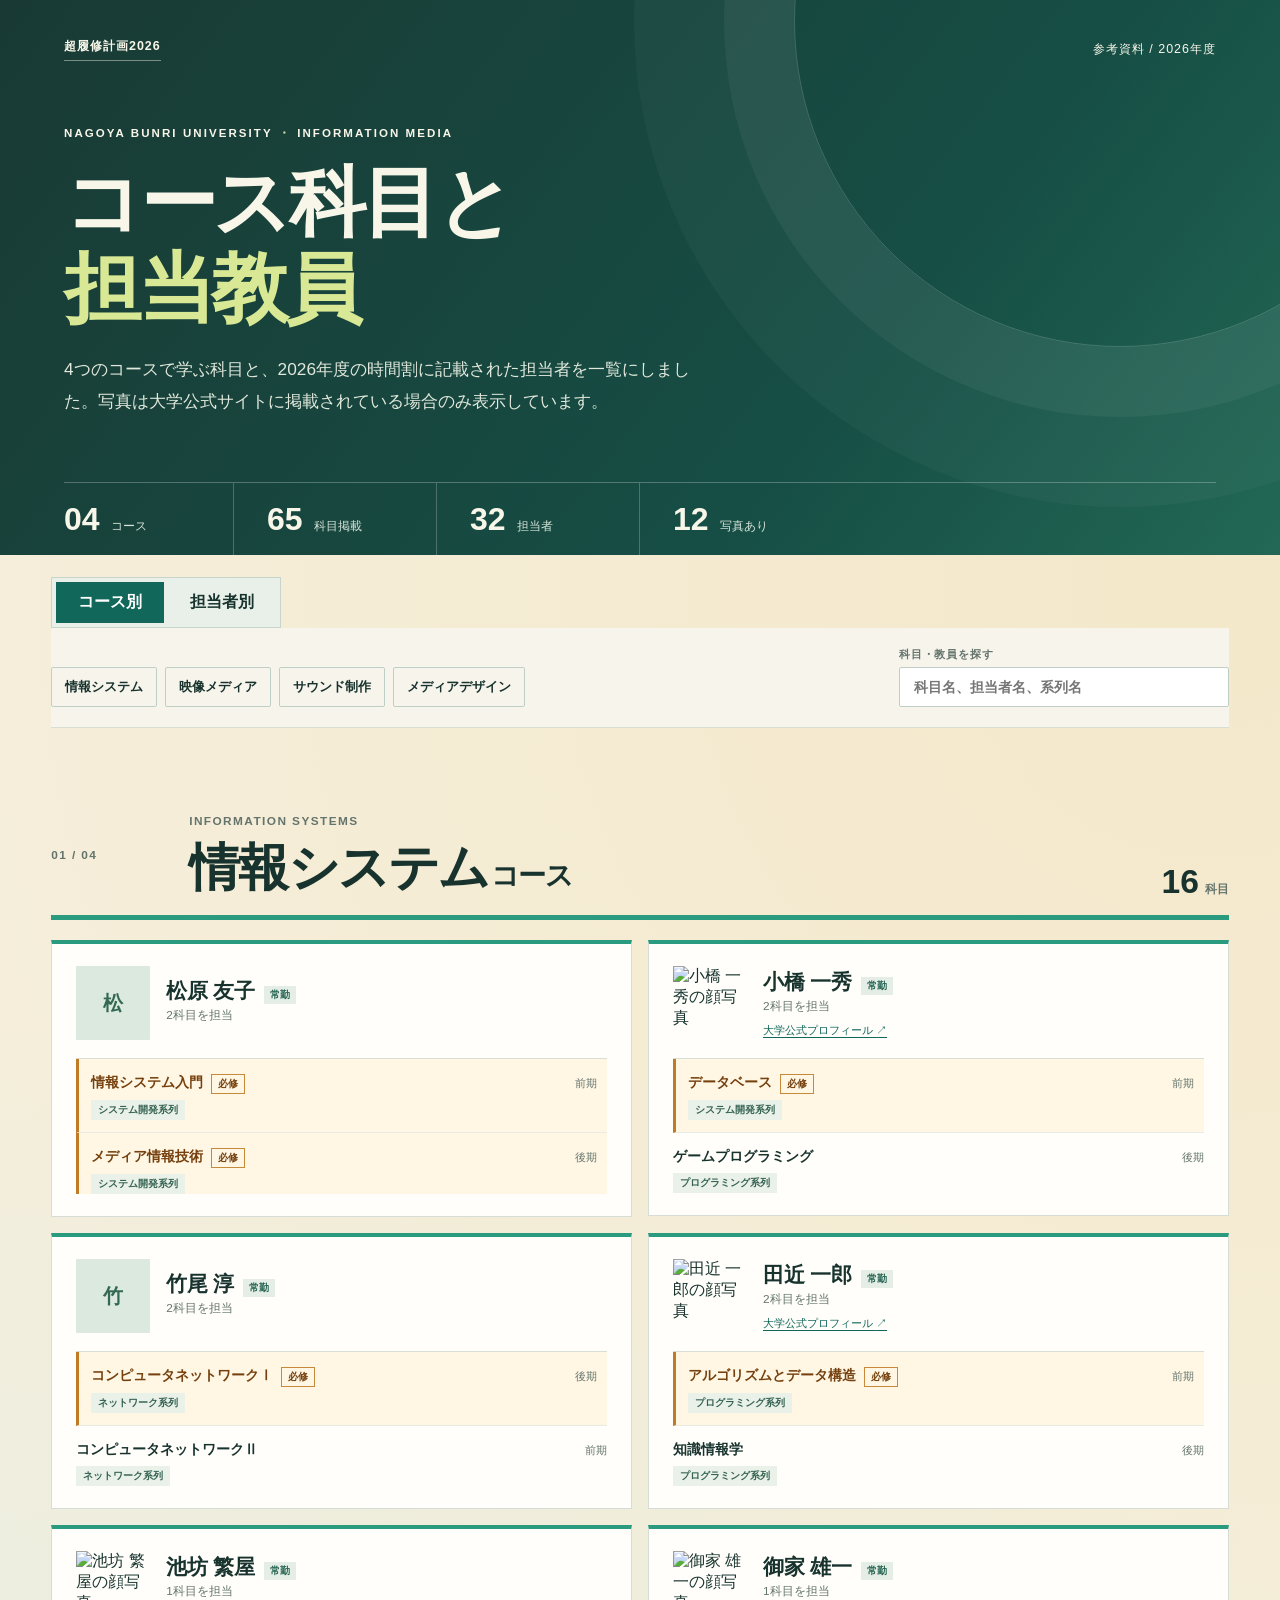
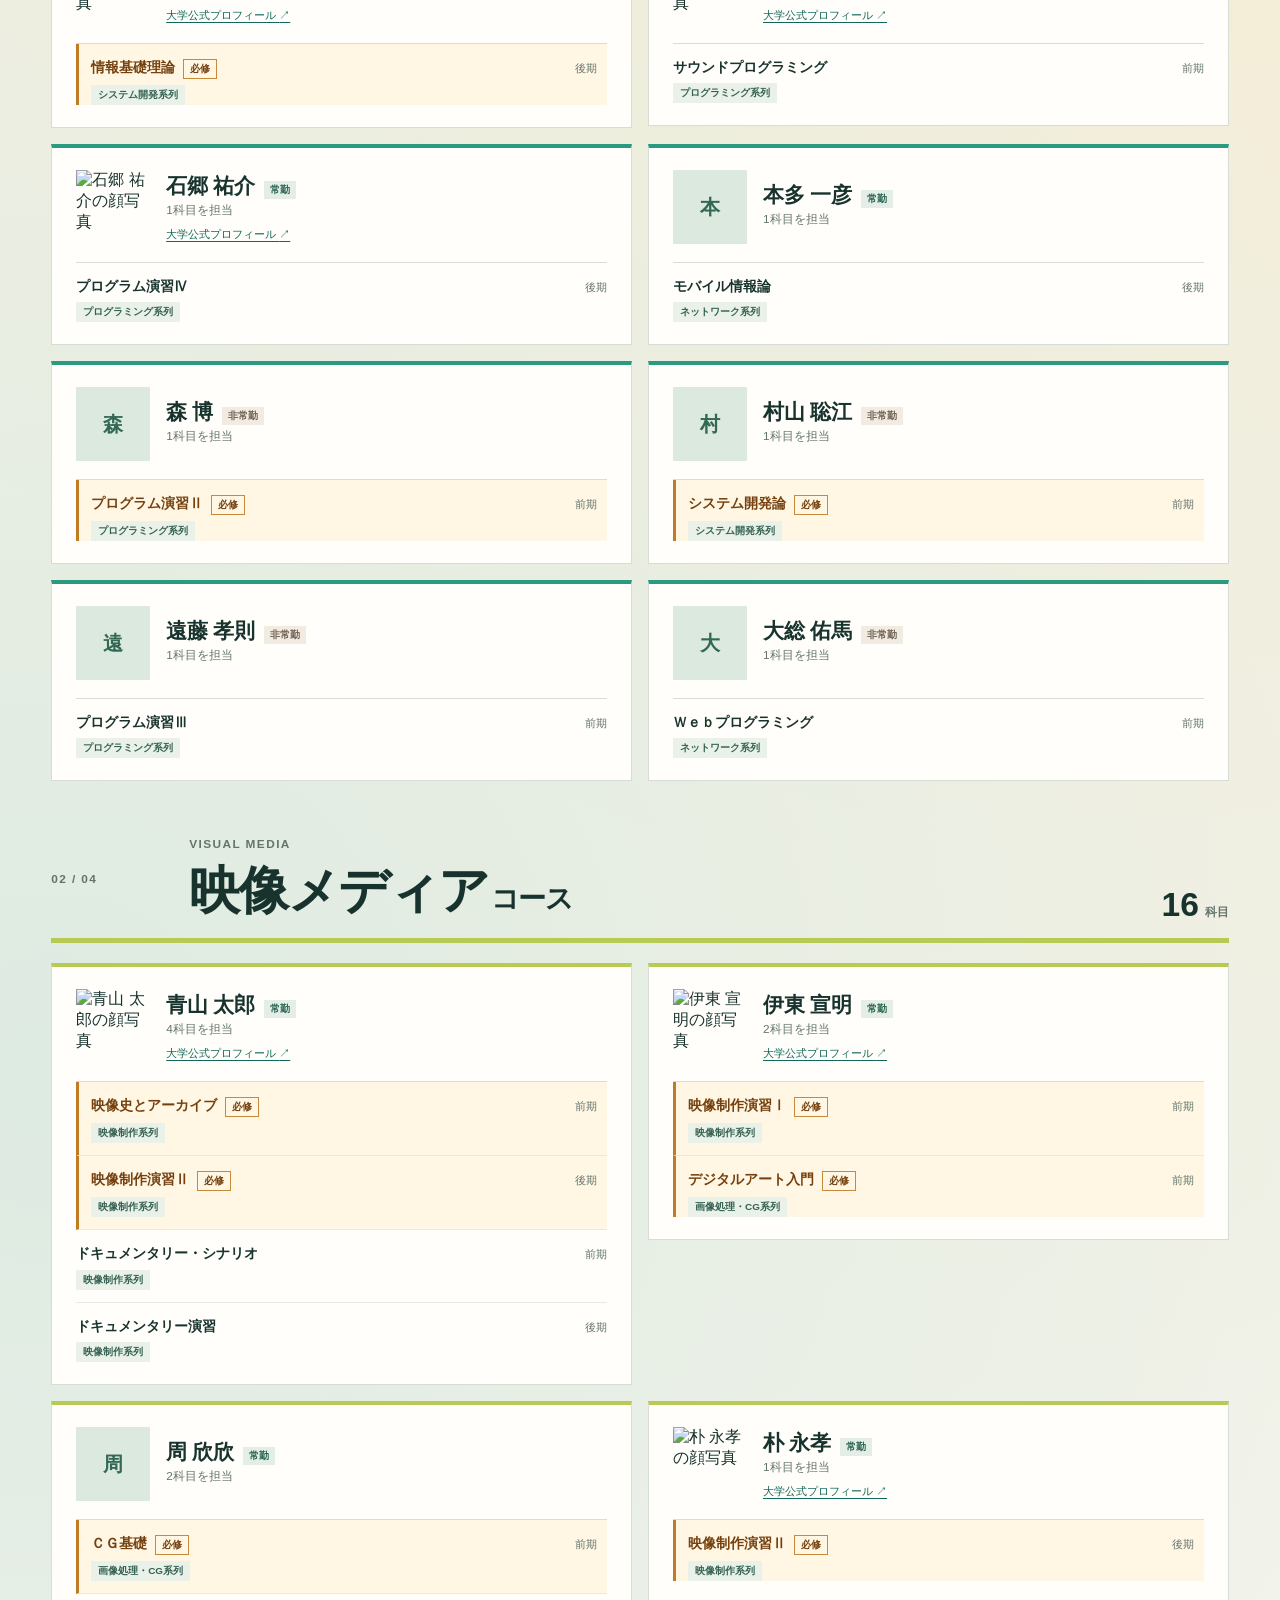
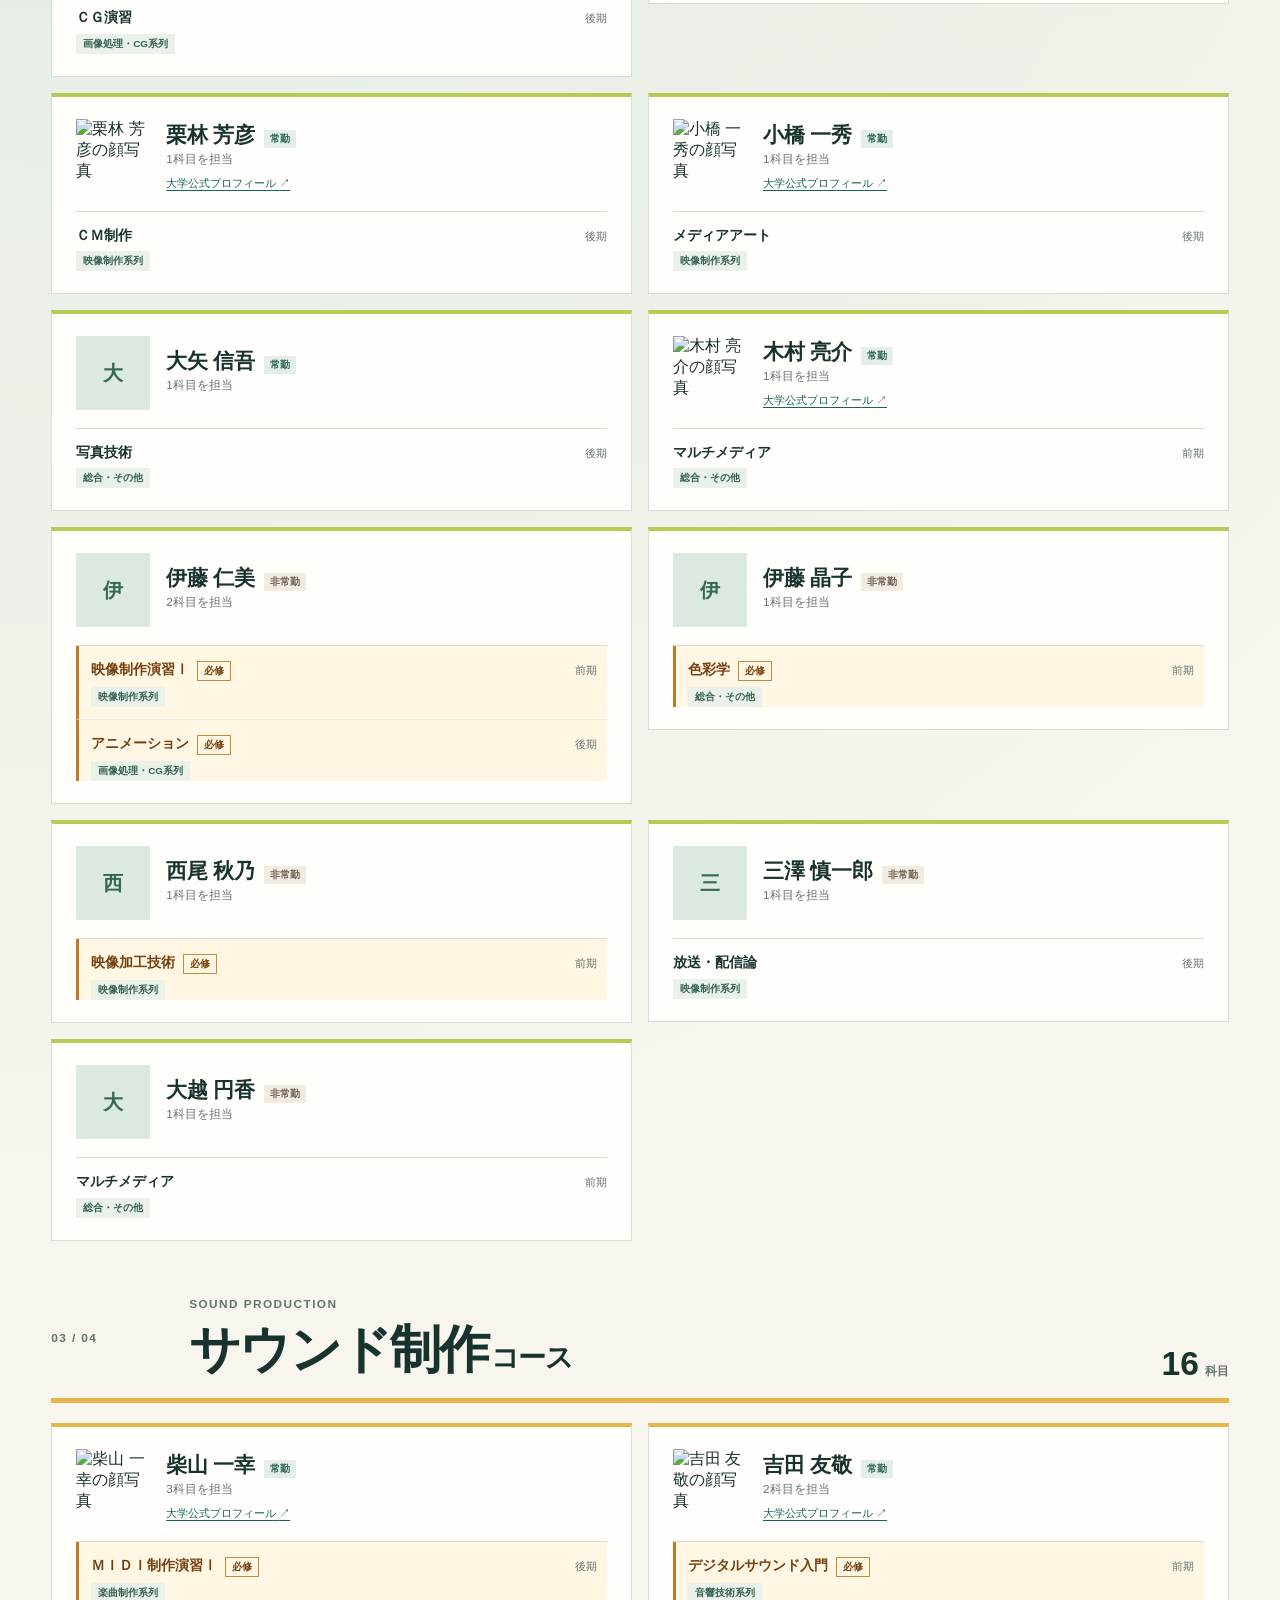
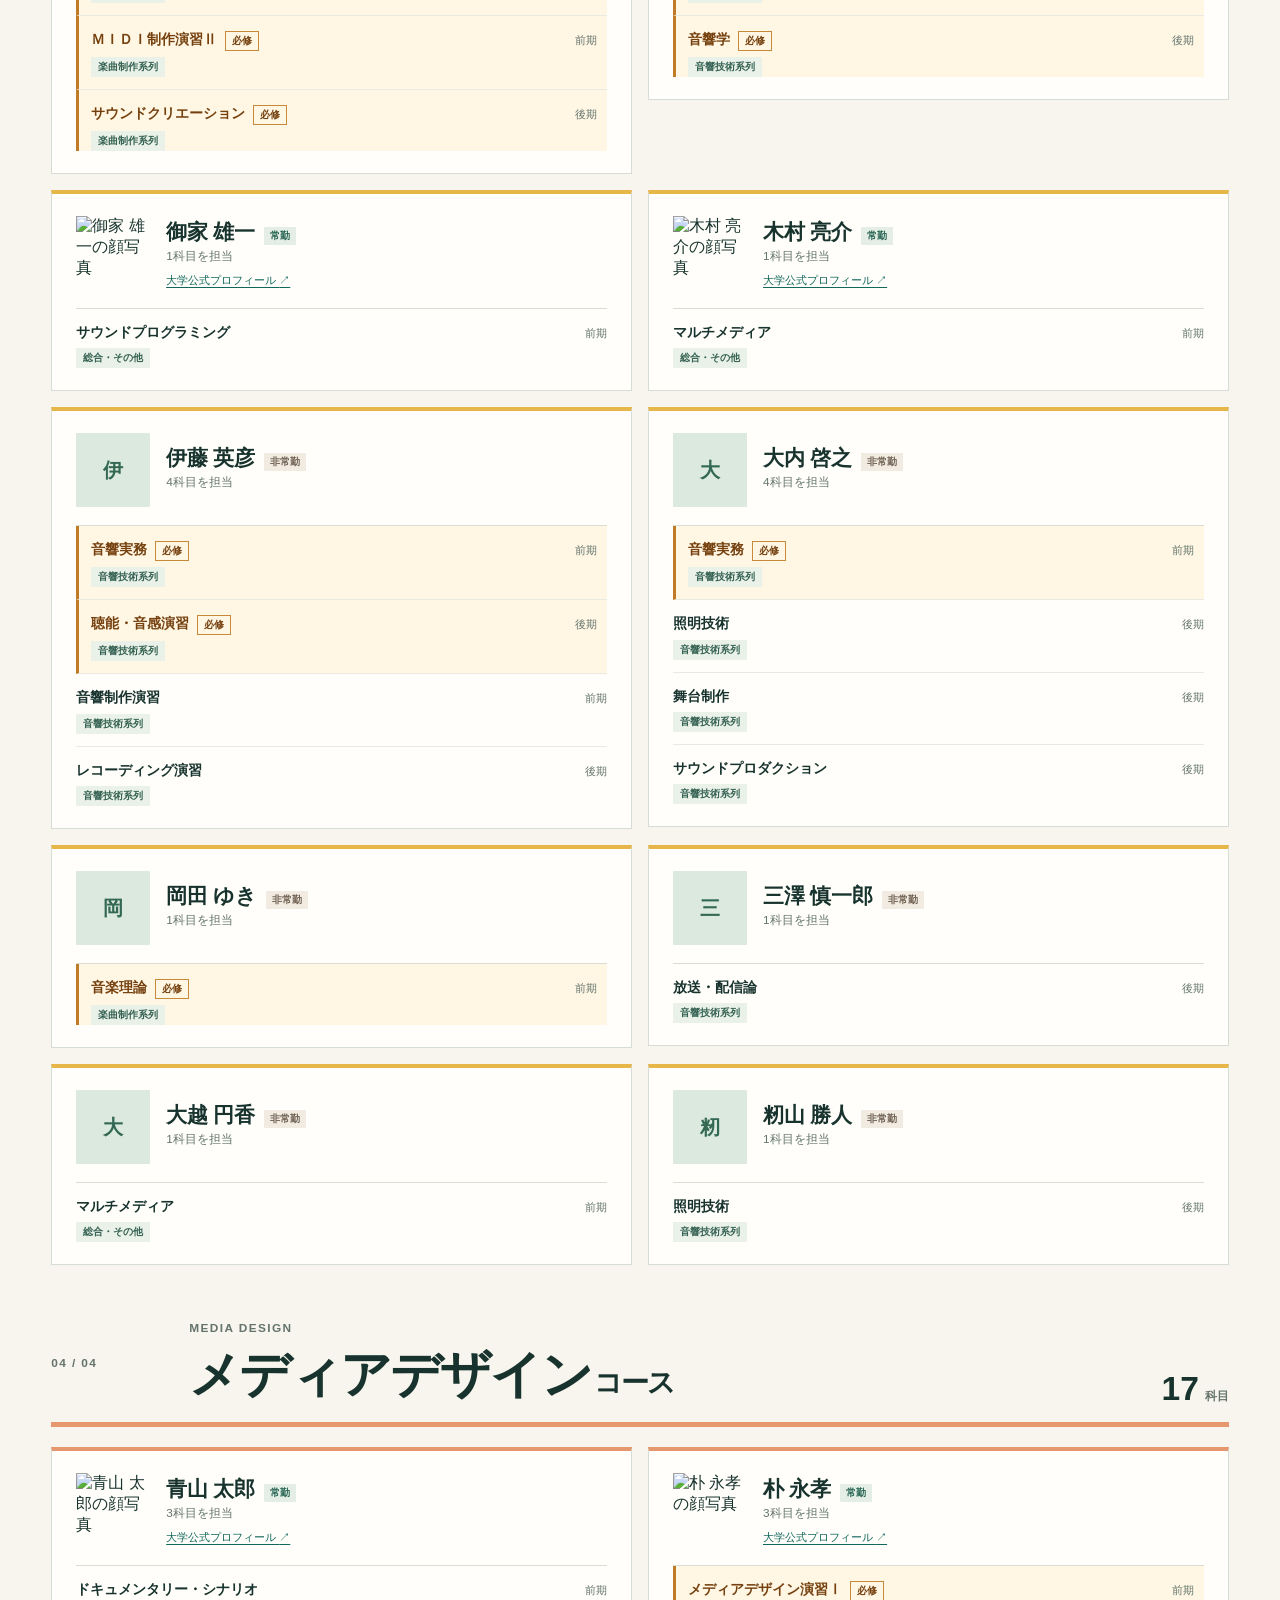
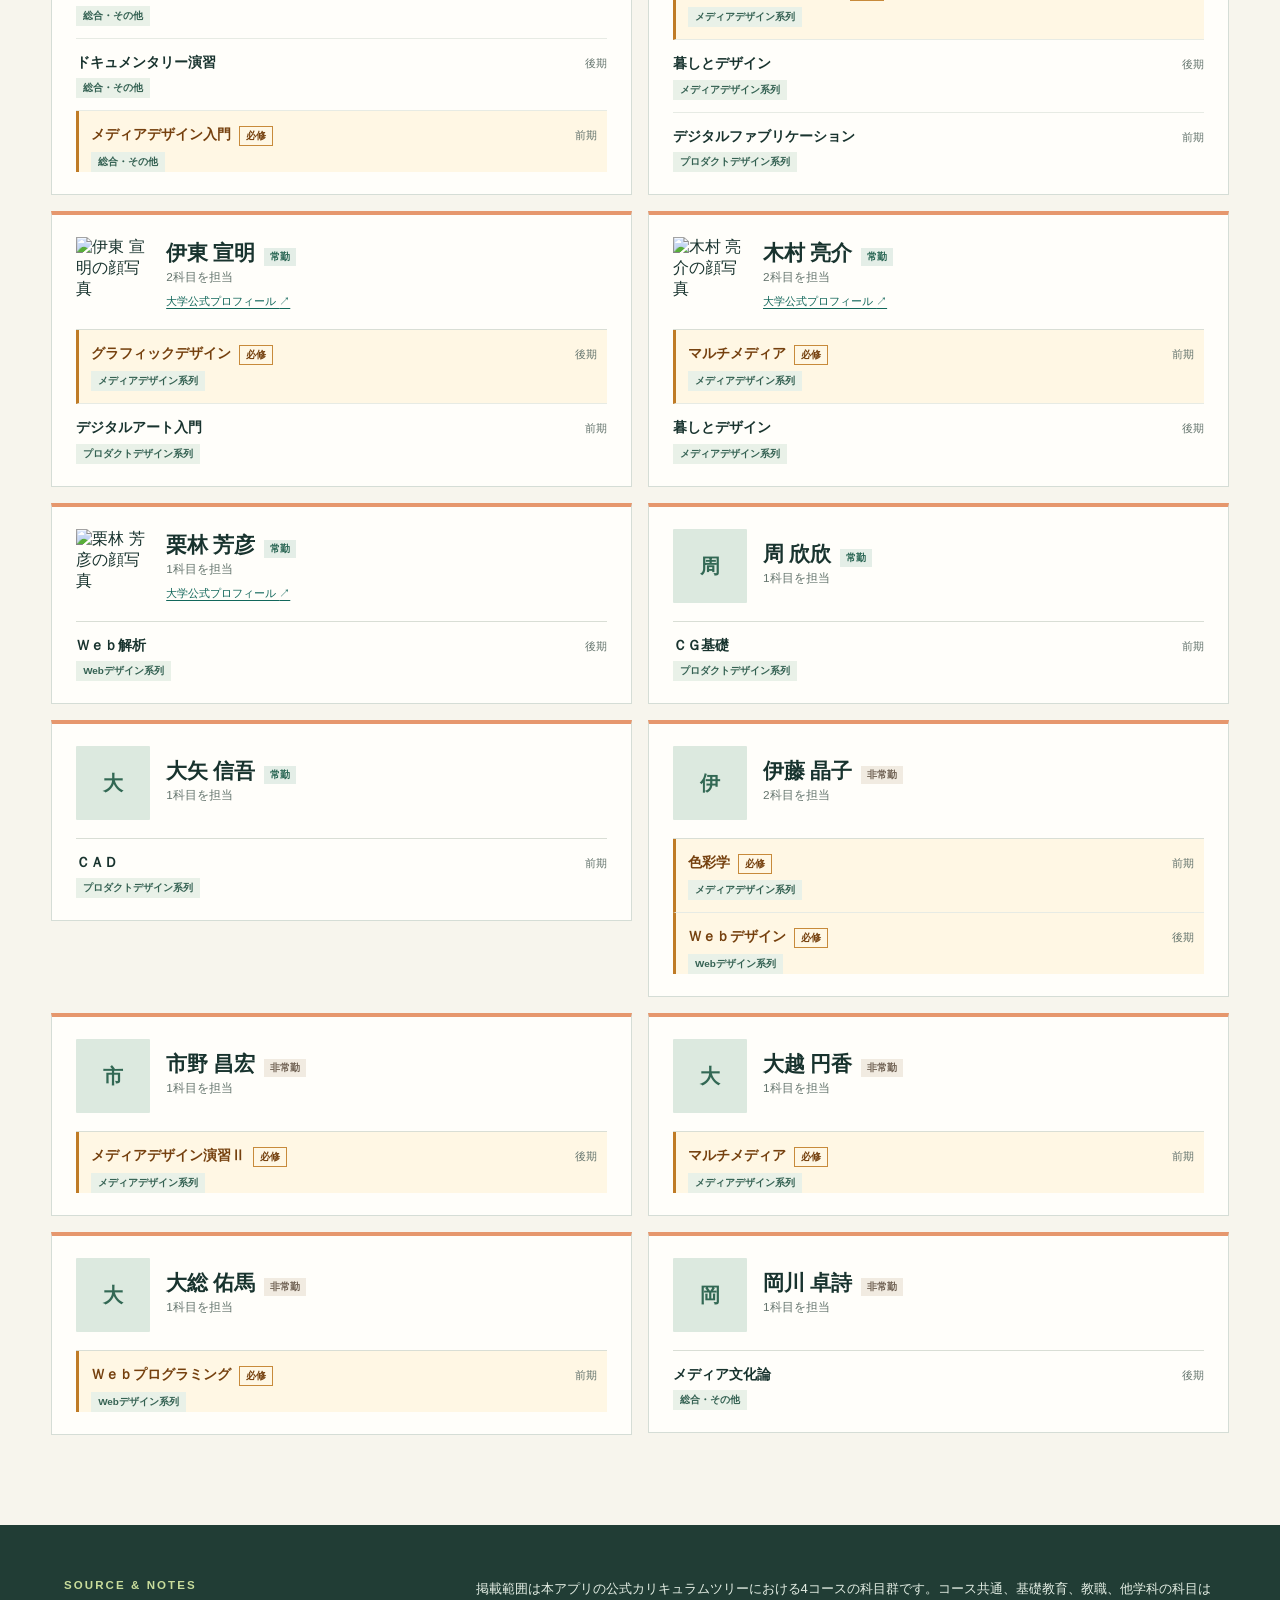
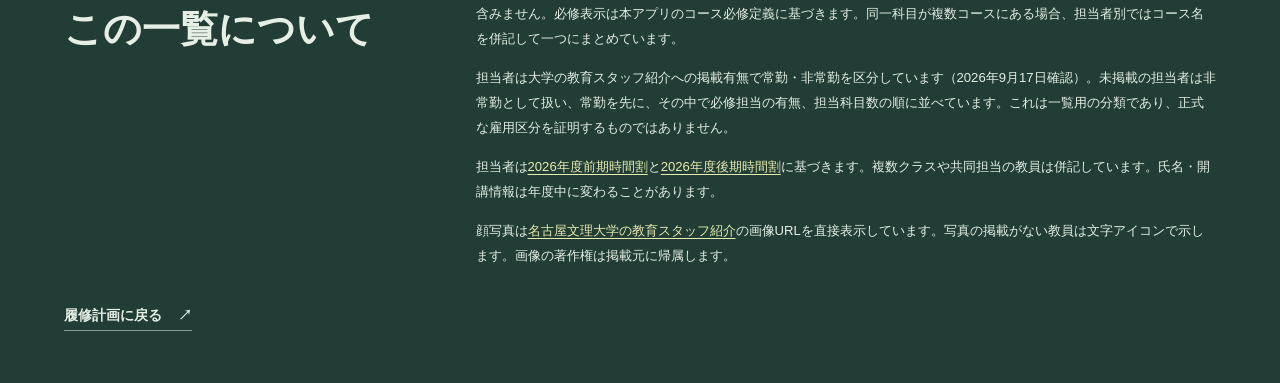
==== commit 278a14d3: "Prioritize required course faculty and sort by directory status" ====
--- a/course-faculty.html
+++ b/course-faculty.html
@@ -36,103 +36,103 @@
       <div><p class="section-english">Information Systems</p><h2>情報システム<span>コース</span></h2></div>
       <strong class="section-count">16<small>科目</small></strong>
     </header>
-    <div class="faculty-grid course-faculty-grid"><article class="faculty-card course-faculty-card" data-teacher="小橋 一秀" data-search="小橋 一秀 データベース システム開発系列 情報システム ゲームプログラミング プログラミング系列 情報システム">
-    <header class="faculty-head"><img src="https://www.nagoya-bunri.ac.jp/wp/wp-content/uploads/2022/03/kohashi.jpg" alt="小橋 一秀の顔写真" loading="lazy" decoding="async" referrerpolicy="no-referrer"><div><h3>小橋 一秀</h3><p>2科目を担当</p><a href="https://www.nagoya-bunri.ac.jp/faculty/kobashi-kazuhide/" target="_blank" rel="noopener noreferrer">大学公式プロフィール <span aria-hidden="true">↗</span></a></div></header>
-    <ul class="faculty-subjects"><li data-subject-id="system-database" data-search="データベース システム開発系列 情報システム">
-      <div class="faculty-subject-title"><strong>データベース</strong><span>前期</span></div>
+    <div class="faculty-grid course-faculty-grid"><article class="faculty-card course-faculty-card" data-teacher="松原 友子" data-search="松原 友子 情報システム入門 システム開発系列 情報システム メディア情報技術 システム開発系列 情報システム">
+    <header class="faculty-head"><span class="teacher-fallback" aria-hidden="true">松</span><div><div class="faculty-heading"><h3>松原 友子</h3><span class="employment-badge regular">常勤</span></div><p>2科目を担当</p></div></header>
+    <ul class="faculty-subjects"><li class="is-required" data-subject-id="system-intro" data-search="情報システム入門 システム開発系列 情報システム">
+      <div class="faculty-subject-title"><div class="subject-name"><strong>情報システム入門</strong><span class="required-badge">必修</span></div><span>前期</span></div>
       <div class="faculty-tags"><span>システム開発系列</span></div>
     </li>
-<li data-subject-id="system-game-programming" data-search="ゲームプログラミング プログラミング系列 情報システム">
-      <div class="faculty-subject-title"><strong>ゲームプログラミング</strong><span>後期</span></div>
+<li class="is-required" data-subject-id="system-media-tech" data-search="メディア情報技術 システム開発系列 情報システム">
+      <div class="faculty-subject-title"><div class="subject-name"><strong>メディア情報技術</strong><span class="required-badge">必修</span></div><span>後期</span></div>
+      <div class="faculty-tags"><span>システム開発系列</span></div>
+    </li></ul>
+  </article>
+<article class="faculty-card course-faculty-card" data-teacher="小橋 一秀" data-search="小橋 一秀 データベース システム開発系列 情報システム ゲームプログラミング プログラミング系列 情報システム">
+    <header class="faculty-head"><img src="https://www.nagoya-bunri.ac.jp/wp/wp-content/uploads/2022/03/kohashi.jpg" alt="小橋 一秀の顔写真" loading="lazy" decoding="async" referrerpolicy="no-referrer"><div><div class="faculty-heading"><h3>小橋 一秀</h3><span class="employment-badge regular">常勤</span></div><p>2科目を担当</p><a href="https://www.nagoya-bunri.ac.jp/faculty/kobashi-kazuhide/" target="_blank" rel="noopener noreferrer">大学公式プロフィール <span aria-hidden="true">↗</span></a></div></header>
+    <ul class="faculty-subjects"><li class="is-required" data-subject-id="system-database" data-search="データベース システム開発系列 情報システム">
+      <div class="faculty-subject-title"><div class="subject-name"><strong>データベース</strong><span class="required-badge">必修</span></div><span>前期</span></div>
+      <div class="faculty-tags"><span>システム開発系列</span></div>
+    </li>
+<li class="" data-subject-id="system-game-programming" data-search="ゲームプログラミング プログラミング系列 情報システム">
+      <div class="faculty-subject-title"><div class="subject-name"><strong>ゲームプログラミング</strong></div><span>後期</span></div>
       <div class="faculty-tags"><span>プログラミング系列</span></div>
     </li></ul>
   </article>
-<article class="faculty-card course-faculty-card" data-teacher="松原 友子" data-search="松原 友子 情報システム入門 システム開発系列 情報システム メディア情報技術 システム開発系列 情報システム">
-    <header class="faculty-head"><span class="teacher-fallback" aria-hidden="true">松</span><div><h3>松原 友子</h3><p>2科目を担当</p></div></header>
-    <ul class="faculty-subjects"><li data-subject-id="system-intro" data-search="情報システム入門 システム開発系列 情報システム">
-      <div class="faculty-subject-title"><strong>情報システム入門</strong><span>前期</span></div>
+<article class="faculty-card course-faculty-card" data-teacher="竹尾 淳" data-search="竹尾 淳 コンピュータネットワークⅠ ネットワーク系列 情報システム コンピュータネットワークⅡ ネットワーク系列 情報システム">
+    <header class="faculty-head"><span class="teacher-fallback" aria-hidden="true">竹</span><div><div class="faculty-heading"><h3>竹尾 淳</h3><span class="employment-badge regular">常勤</span></div><p>2科目を担当</p></div></header>
+    <ul class="faculty-subjects"><li class="is-required" data-subject-id="system-network-1" data-search="コンピュータネットワークⅠ ネットワーク系列 情報システム">
+      <div class="faculty-subject-title"><div class="subject-name"><strong>コンピュータネットワークⅠ</strong><span class="required-badge">必修</span></div><span>後期</span></div>
+      <div class="faculty-tags"><span>ネットワーク系列</span></div>
+    </li>
+<li class="" data-subject-id="system-network-2" data-search="コンピュータネットワークⅡ ネットワーク系列 情報システム">
+      <div class="faculty-subject-title"><div class="subject-name"><strong>コンピュータネットワークⅡ</strong></div><span>前期</span></div>
+      <div class="faculty-tags"><span>ネットワーク系列</span></div>
+    </li></ul>
+  </article>
+<article class="faculty-card course-faculty-card" data-teacher="田近 一郎" data-search="田近 一郎 アルゴリズムとデータ構造 プログラミング系列 情報システム 知識情報学 プログラミング系列 情報システム">
+    <header class="faculty-head"><img src="https://www.nagoya-bunri.ac.jp/wp/wp-content/uploads/2022/03/tajika.jpg" alt="田近 一郎の顔写真" loading="lazy" decoding="async" referrerpolicy="no-referrer"><div><div class="faculty-heading"><h3>田近 一郎</h3><span class="employment-badge regular">常勤</span></div><p>2科目を担当</p><a href="https://www.nagoya-bunri.ac.jp/faculty/tajika-ichiro/" target="_blank" rel="noopener noreferrer">大学公式プロフィール <span aria-hidden="true">↗</span></a></div></header>
+    <ul class="faculty-subjects"><li class="is-required" data-subject-id="system-algorithm" data-search="アルゴリズムとデータ構造 プログラミング系列 情報システム">
+      <div class="faculty-subject-title"><div class="subject-name"><strong>アルゴリズムとデータ構造</strong><span class="required-badge">必修</span></div><span>前期</span></div>
+      <div class="faculty-tags"><span>プログラミング系列</span></div>
+    </li>
+<li class="" data-subject-id="system-knowledge" data-search="知識情報学 プログラミング系列 情報システム">
+      <div class="faculty-subject-title"><div class="subject-name"><strong>知識情報学</strong></div><span>後期</span></div>
+      <div class="faculty-tags"><span>プログラミング系列</span></div>
+    </li></ul>
+  </article>
+<article class="faculty-card course-faculty-card" data-teacher="池坊 繁屋" data-search="池坊 繁屋 情報基礎理論 システム開発系列 情報システム">
+    <header class="faculty-head"><img src="https://www.nagoya-bunri.ac.jp/wp/wp-content/uploads/2023/04/ikebo_photo-493x640.jpg" alt="池坊 繁屋の顔写真" loading="lazy" decoding="async" referrerpolicy="no-referrer"><div><div class="faculty-heading"><h3>池坊 繁屋</h3><span class="employment-badge regular">常勤</span></div><p>1科目を担当</p><a href="https://www.nagoya-bunri.ac.jp/faculty/%e6%b1%a0%e5%9d%8a-%e7%b9%81%e5%b1%8b/" target="_blank" rel="noopener noreferrer">大学公式プロフィール <span aria-hidden="true">↗</span></a></div></header>
+    <ul class="faculty-subjects"><li class="is-required" data-subject-id="system-basic-theory" data-search="情報基礎理論 システム開発系列 情報システム">
+      <div class="faculty-subject-title"><div class="subject-name"><strong>情報基礎理論</strong><span class="required-badge">必修</span></div><span>後期</span></div>
       <div class="faculty-tags"><span>システム開発系列</span></div>
-    </li>
-<li data-subject-id="system-media-tech" data-search="メディア情報技術 システム開発系列 情報システム">
-      <div class="faculty-subject-title"><strong>メディア情報技術</strong><span>後期</span></div>
+    </li></ul>
+  </article>
+<article class="faculty-card course-faculty-card" data-teacher="御家 雄一" data-search="御家 雄一 サウンドプログラミング プログラミング系列 情報システム">
+    <header class="faculty-head"><img src="https://www.nagoya-bunri.ac.jp/wp/wp-content/uploads/2024/03/oie-yuichi-512x640.jpg" alt="御家 雄一の顔写真" loading="lazy" decoding="async" referrerpolicy="no-referrer"><div><div class="faculty-heading"><h3>御家 雄一</h3><span class="employment-badge regular">常勤</span></div><p>1科目を担当</p><a href="https://www.nagoya-bunri.ac.jp/faculty/oie/" target="_blank" rel="noopener noreferrer">大学公式プロフィール <span aria-hidden="true">↗</span></a></div></header>
+    <ul class="faculty-subjects"><li class="" data-subject-id="system-sound-programming" data-search="サウンドプログラミング プログラミング系列 情報システム">
+      <div class="faculty-subject-title"><div class="subject-name"><strong>サウンドプログラミング</strong></div><span>前期</span></div>
+      <div class="faculty-tags"><span>プログラミング系列</span></div>
+    </li></ul>
+  </article>
+<article class="faculty-card course-faculty-card" data-teacher="石郷 祐介" data-search="石郷 祐介 プログラム演習Ⅳ プログラミング系列 情報システム">
+    <header class="faculty-head"><img src="https://www.nagoya-bunri.ac.jp/wp/wp-content/uploads/2024/03/ishigo.yusuke.jpg" alt="石郷 祐介の顔写真" loading="lazy" decoding="async" referrerpolicy="no-referrer"><div><div class="faculty-heading"><h3>石郷 祐介</h3><span class="employment-badge regular">常勤</span></div><p>1科目を担当</p><a href="https://www.nagoya-bunri.ac.jp/faculty/ishigo-yusuke/" target="_blank" rel="noopener noreferrer">大学公式プロフィール <span aria-hidden="true">↗</span></a></div></header>
+    <ul class="faculty-subjects"><li class="" data-subject-id="system-program-4" data-search="プログラム演習Ⅳ プログラミング系列 情報システム">
+      <div class="faculty-subject-title"><div class="subject-name"><strong>プログラム演習Ⅳ</strong></div><span>後期</span></div>
+      <div class="faculty-tags"><span>プログラミング系列</span></div>
+    </li></ul>
+  </article>
+<article class="faculty-card course-faculty-card" data-teacher="本多 一彦" data-search="本多 一彦 モバイル情報論 ネットワーク系列 情報システム">
+    <header class="faculty-head"><span class="teacher-fallback" aria-hidden="true">本</span><div><div class="faculty-heading"><h3>本多 一彦</h3><span class="employment-badge regular">常勤</span></div><p>1科目を担当</p></div></header>
+    <ul class="faculty-subjects"><li class="" data-subject-id="system-mobile" data-search="モバイル情報論 ネットワーク系列 情報システム">
+      <div class="faculty-subject-title"><div class="subject-name"><strong>モバイル情報論</strong></div><span>後期</span></div>
+      <div class="faculty-tags"><span>ネットワーク系列</span></div>
+    </li></ul>
+  </article>
+<article class="faculty-card course-faculty-card" data-teacher="森 博" data-search="森 博 プログラム演習Ⅱ プログラミング系列 情報システム">
+    <header class="faculty-head"><span class="teacher-fallback" aria-hidden="true">森</span><div><div class="faculty-heading"><h3>森 博</h3><span class="employment-badge adjunct">非常勤</span></div><p>1科目を担当</p></div></header>
+    <ul class="faculty-subjects"><li class="is-required" data-subject-id="system-program-2" data-search="プログラム演習Ⅱ プログラミング系列 情報システム">
+      <div class="faculty-subject-title"><div class="subject-name"><strong>プログラム演習Ⅱ</strong><span class="required-badge">必修</span></div><span>前期</span></div>
+      <div class="faculty-tags"><span>プログラミング系列</span></div>
+    </li></ul>
+  </article>
+<article class="faculty-card course-faculty-card" data-teacher="村山 聡江" data-search="村山 聡江 システム開発論 システム開発系列 情報システム">
+    <header class="faculty-head"><span class="teacher-fallback" aria-hidden="true">村</span><div><div class="faculty-heading"><h3>村山 聡江</h3><span class="employment-badge adjunct">非常勤</span></div><p>1科目を担当</p></div></header>
+    <ul class="faculty-subjects"><li class="is-required" data-subject-id="system-development" data-search="システム開発論 システム開発系列 情報システム">
+      <div class="faculty-subject-title"><div class="subject-name"><strong>システム開発論</strong><span class="required-badge">必修</span></div><span>前期</span></div>
       <div class="faculty-tags"><span>システム開発系列</span></div>
     </li></ul>
   </article>
-<article class="faculty-card course-faculty-card" data-teacher="竹尾 淳" data-search="竹尾 淳 コンピュータネットワークⅠ ネットワーク系列 情報システム コンピュータネットワークⅡ ネットワーク系列 情報システム">
-    <header class="faculty-head"><span class="teacher-fallback" aria-hidden="true">竹</span><div><h3>竹尾 淳</h3><p>2科目を担当</p></div></header>
-    <ul class="faculty-subjects"><li data-subject-id="system-network-1" data-search="コンピュータネットワークⅠ ネットワーク系列 情報システム">
-      <div class="faculty-subject-title"><strong>コンピュータネットワークⅠ</strong><span>後期</span></div>
-      <div class="faculty-tags"><span>ネットワーク系列</span></div>
-    </li>
-<li data-subject-id="system-network-2" data-search="コンピュータネットワークⅡ ネットワーク系列 情報システム">
-      <div class="faculty-subject-title"><strong>コンピュータネットワークⅡ</strong><span>前期</span></div>
-      <div class="faculty-tags"><span>ネットワーク系列</span></div>
-    </li></ul>
-  </article>
-<article class="faculty-card course-faculty-card" data-teacher="田近 一郎" data-search="田近 一郎 アルゴリズムとデータ構造 プログラミング系列 情報システム 知識情報学 プログラミング系列 情報システム">
-    <header class="faculty-head"><img src="https://www.nagoya-bunri.ac.jp/wp/wp-content/uploads/2022/03/tajika.jpg" alt="田近 一郎の顔写真" loading="lazy" decoding="async" referrerpolicy="no-referrer"><div><h3>田近 一郎</h3><p>2科目を担当</p><a href="https://www.nagoya-bunri.ac.jp/faculty/tajika-ichiro/" target="_blank" rel="noopener noreferrer">大学公式プロフィール <span aria-hidden="true">↗</span></a></div></header>
-    <ul class="faculty-subjects"><li data-subject-id="system-algorithm" data-search="アルゴリズムとデータ構造 プログラミング系列 情報システム">
-      <div class="faculty-subject-title"><strong>アルゴリズムとデータ構造</strong><span>前期</span></div>
+<article class="faculty-card course-faculty-card" data-teacher="遠藤 孝則" data-search="遠藤 孝則 プログラム演習Ⅲ プログラミング系列 情報システム">
+    <header class="faculty-head"><span class="teacher-fallback" aria-hidden="true">遠</span><div><div class="faculty-heading"><h3>遠藤 孝則</h3><span class="employment-badge adjunct">非常勤</span></div><p>1科目を担当</p></div></header>
+    <ul class="faculty-subjects"><li class="" data-subject-id="system-program-3" data-search="プログラム演習Ⅲ プログラミング系列 情報システム">
+      <div class="faculty-subject-title"><div class="subject-name"><strong>プログラム演習Ⅲ</strong></div><span>前期</span></div>
       <div class="faculty-tags"><span>プログラミング系列</span></div>
-    </li>
-<li data-subject-id="system-knowledge" data-search="知識情報学 プログラミング系列 情報システム">
-      <div class="faculty-subject-title"><strong>知識情報学</strong><span>後期</span></div>
-      <div class="faculty-tags"><span>プログラミング系列</span></div>
-    </li></ul>
-  </article>
-<article class="faculty-card course-faculty-card" data-teacher="遠藤 孝則" data-search="遠藤 孝則 プログラム演習Ⅲ プログラミング系列 情報システム">
-    <header class="faculty-head"><span class="teacher-fallback" aria-hidden="true">遠</span><div><h3>遠藤 孝則</h3><p>1科目を担当</p></div></header>
-    <ul class="faculty-subjects"><li data-subject-id="system-program-3" data-search="プログラム演習Ⅲ プログラミング系列 情報システム">
-      <div class="faculty-subject-title"><strong>プログラム演習Ⅲ</strong><span>前期</span></div>
-      <div class="faculty-tags"><span>プログラミング系列</span></div>
-    </li></ul>
-  </article>
-<article class="faculty-card course-faculty-card" data-teacher="御家 雄一" data-search="御家 雄一 サウンドプログラミング プログラミング系列 情報システム">
-    <header class="faculty-head"><img src="https://www.nagoya-bunri.ac.jp/wp/wp-content/uploads/2024/03/oie-yuichi-512x640.jpg" alt="御家 雄一の顔写真" loading="lazy" decoding="async" referrerpolicy="no-referrer"><div><h3>御家 雄一</h3><p>1科目を担当</p><a href="https://www.nagoya-bunri.ac.jp/faculty/oie/" target="_blank" rel="noopener noreferrer">大学公式プロフィール <span aria-hidden="true">↗</span></a></div></header>
-    <ul class="faculty-subjects"><li data-subject-id="system-sound-programming" data-search="サウンドプログラミング プログラミング系列 情報システム">
-      <div class="faculty-subject-title"><strong>サウンドプログラミング</strong><span>前期</span></div>
-      <div class="faculty-tags"><span>プログラミング系列</span></div>
-    </li></ul>
-  </article>
-<article class="faculty-card course-faculty-card" data-teacher="森 博" data-search="森 博 プログラム演習Ⅱ プログラミング系列 情報システム">
-    <header class="faculty-head"><span class="teacher-fallback" aria-hidden="true">森</span><div><h3>森 博</h3><p>1科目を担当</p></div></header>
-    <ul class="faculty-subjects"><li data-subject-id="system-program-2" data-search="プログラム演習Ⅱ プログラミング系列 情報システム">
-      <div class="faculty-subject-title"><strong>プログラム演習Ⅱ</strong><span>前期</span></div>
-      <div class="faculty-tags"><span>プログラミング系列</span></div>
-    </li></ul>
-  </article>
-<article class="faculty-card course-faculty-card" data-teacher="石郷 祐介" data-search="石郷 祐介 プログラム演習Ⅳ プログラミング系列 情報システム">
-    <header class="faculty-head"><img src="https://www.nagoya-bunri.ac.jp/wp/wp-content/uploads/2024/03/ishigo.yusuke.jpg" alt="石郷 祐介の顔写真" loading="lazy" decoding="async" referrerpolicy="no-referrer"><div><h3>石郷 祐介</h3><p>1科目を担当</p><a href="https://www.nagoya-bunri.ac.jp/faculty/ishigo-yusuke/" target="_blank" rel="noopener noreferrer">大学公式プロフィール <span aria-hidden="true">↗</span></a></div></header>
-    <ul class="faculty-subjects"><li data-subject-id="system-program-4" data-search="プログラム演習Ⅳ プログラミング系列 情報システム">
-      <div class="faculty-subject-title"><strong>プログラム演習Ⅳ</strong><span>後期</span></div>
-      <div class="faculty-tags"><span>プログラミング系列</span></div>
-    </li></ul>
-  </article>
-<article class="faculty-card course-faculty-card" data-teacher="村山 聡江" data-search="村山 聡江 システム開発論 システム開発系列 情報システム">
-    <header class="faculty-head"><span class="teacher-fallback" aria-hidden="true">村</span><div><h3>村山 聡江</h3><p>1科目を担当</p></div></header>
-    <ul class="faculty-subjects"><li data-subject-id="system-development" data-search="システム開発論 システム開発系列 情報システム">
-      <div class="faculty-subject-title"><strong>システム開発論</strong><span>前期</span></div>
-      <div class="faculty-tags"><span>システム開発系列</span></div>
     </li></ul>
   </article>
 <article class="faculty-card course-faculty-card" data-teacher="大総 佑馬" data-search="大総 佑馬 Ｗｅｂプログラミング ネットワーク系列 情報システム">
-    <header class="faculty-head"><span class="teacher-fallback" aria-hidden="true">大</span><div><h3>大総 佑馬</h3><p>1科目を担当</p></div></header>
-    <ul class="faculty-subjects"><li data-subject-id="system-web-programming" data-search="Ｗｅｂプログラミング ネットワーク系列 情報システム">
-      <div class="faculty-subject-title"><strong>Ｗｅｂプログラミング</strong><span>前期</span></div>
-      <div class="faculty-tags"><span>ネットワーク系列</span></div>
-    </li></ul>
-  </article>
-<article class="faculty-card course-faculty-card" data-teacher="池坊 繁屋" data-search="池坊 繁屋 情報基礎理論 システム開発系列 情報システム">
-    <header class="faculty-head"><img src="https://www.nagoya-bunri.ac.jp/wp/wp-content/uploads/2023/04/ikebo_photo-493x640.jpg" alt="池坊 繁屋の顔写真" loading="lazy" decoding="async" referrerpolicy="no-referrer"><div><h3>池坊 繁屋</h3><p>1科目を担当</p><a href="https://www.nagoya-bunri.ac.jp/faculty/%e6%b1%a0%e5%9d%8a-%e7%b9%81%e5%b1%8b/" target="_blank" rel="noopener noreferrer">大学公式プロフィール <span aria-hidden="true">↗</span></a></div></header>
-    <ul class="faculty-subjects"><li data-subject-id="system-basic-theory" data-search="情報基礎理論 システム開発系列 情報システム">
-      <div class="faculty-subject-title"><strong>情報基礎理論</strong><span>後期</span></div>
-      <div class="faculty-tags"><span>システム開発系列</span></div>
-    </li></ul>
-  </article>
-<article class="faculty-card course-faculty-card" data-teacher="本多 一彦" data-search="本多 一彦 モバイル情報論 ネットワーク系列 情報システム">
-    <header class="faculty-head"><span class="teacher-fallback" aria-hidden="true">本</span><div><h3>本多 一彦</h3><p>1科目を担当</p></div></header>
-    <ul class="faculty-subjects"><li data-subject-id="system-mobile" data-search="モバイル情報論 ネットワーク系列 情報システム">
-      <div class="faculty-subject-title"><strong>モバイル情報論</strong><span>後期</span></div>
+    <header class="faculty-head"><span class="teacher-fallback" aria-hidden="true">大</span><div><div class="faculty-heading"><h3>大総 佑馬</h3><span class="employment-badge adjunct">非常勤</span></div><p>1科目を担当</p></div></header>
+    <ul class="faculty-subjects"><li class="" data-subject-id="system-web-programming" data-search="Ｗｅｂプログラミング ネットワーク系列 情報システム">
+      <div class="faculty-subject-title"><div class="subject-name"><strong>Ｗｅｂプログラミング</strong></div><span>前期</span></div>
       <div class="faculty-tags"><span>ネットワーク系列</span></div>
     </li></ul>
   </article></div>
@@ -144,117 +144,117 @@
       <strong class="section-count">16<small>科目</small></strong>
     </header>
     <div class="faculty-grid course-faculty-grid"><article class="faculty-card course-faculty-card" data-teacher="青山 太郎" data-search="青山 太郎 映像史とアーカイブ 映像制作系列 映像メディア 映像制作演習Ⅱ 映像制作系列 映像メディア ドキュメンタリー・シナリオ 映像制作系列 映像メディア ドキュメンタリー演習 映像制作系列 映像メディア">
-    <header class="faculty-head"><img src="https://www.nagoya-bunri.ac.jp/wp/wp-content/uploads/2022/03/2025_480.jpg" alt="青山 太郎の顔写真" loading="lazy" decoding="async" referrerpolicy="no-referrer"><div><h3>青山 太郎</h3><p>4科目を担当</p><a href="https://www.nagoya-bunri.ac.jp/faculty/aoyama-taro/" target="_blank" rel="noopener noreferrer">大学公式プロフィール <span aria-hidden="true">↗</span></a></div></header>
-    <ul class="faculty-subjects"><li data-subject-id="movie-history" data-search="映像史とアーカイブ 映像制作系列 映像メディア">
-      <div class="faculty-subject-title"><strong>映像史とアーカイブ</strong><span>前期</span></div>
-      <div class="faculty-tags"><span>映像制作系列</span></div>
-    </li>
-<li data-subject-id="movie-production-2" data-search="映像制作演習Ⅱ 映像制作系列 映像メディア">
-      <div class="faculty-subject-title"><strong>映像制作演習Ⅱ</strong><span>後期</span></div>
-      <div class="faculty-tags"><span>映像制作系列</span></div>
-    </li>
-<li data-subject-id="movie-scenario" data-search="ドキュメンタリー・シナリオ 映像制作系列 映像メディア">
-      <div class="faculty-subject-title"><strong>ドキュメンタリー・シナリオ</strong><span>前期</span></div>
-      <div class="faculty-tags"><span>映像制作系列</span></div>
-    </li>
-<li data-subject-id="movie-documentary" data-search="ドキュメンタリー演習 映像制作系列 映像メディア">
-      <div class="faculty-subject-title"><strong>ドキュメンタリー演習</strong><span>後期</span></div>
+    <header class="faculty-head"><img src="https://www.nagoya-bunri.ac.jp/wp/wp-content/uploads/2022/03/2025_480.jpg" alt="青山 太郎の顔写真" loading="lazy" decoding="async" referrerpolicy="no-referrer"><div><div class="faculty-heading"><h3>青山 太郎</h3><span class="employment-badge regular">常勤</span></div><p>4科目を担当</p><a href="https://www.nagoya-bunri.ac.jp/faculty/aoyama-taro/" target="_blank" rel="noopener noreferrer">大学公式プロフィール <span aria-hidden="true">↗</span></a></div></header>
+    <ul class="faculty-subjects"><li class="is-required" data-subject-id="movie-history" data-search="映像史とアーカイブ 映像制作系列 映像メディア">
+      <div class="faculty-subject-title"><div class="subject-name"><strong>映像史とアーカイブ</strong><span class="required-badge">必修</span></div><span>前期</span></div>
+      <div class="faculty-tags"><span>映像制作系列</span></div>
+    </li>
+<li class="is-required" data-subject-id="movie-production-2" data-search="映像制作演習Ⅱ 映像制作系列 映像メディア">
+      <div class="faculty-subject-title"><div class="subject-name"><strong>映像制作演習Ⅱ</strong><span class="required-badge">必修</span></div><span>後期</span></div>
+      <div class="faculty-tags"><span>映像制作系列</span></div>
+    </li>
+<li class="" data-subject-id="movie-scenario" data-search="ドキュメンタリー・シナリオ 映像制作系列 映像メディア">
+      <div class="faculty-subject-title"><div class="subject-name"><strong>ドキュメンタリー・シナリオ</strong></div><span>前期</span></div>
+      <div class="faculty-tags"><span>映像制作系列</span></div>
+    </li>
+<li class="" data-subject-id="movie-documentary" data-search="ドキュメンタリー演習 映像制作系列 映像メディア">
+      <div class="faculty-subject-title"><div class="subject-name"><strong>ドキュメンタリー演習</strong></div><span>後期</span></div>
       <div class="faculty-tags"><span>映像制作系列</span></div>
     </li></ul>
   </article>
 <article class="faculty-card course-faculty-card" data-teacher="伊東 宣明" data-search="伊東 宣明 映像制作演習Ⅰ 映像制作系列 映像メディア デジタルアート入門 画像処理・CG系列 映像メディア">
-    <header class="faculty-head"><img src="https://www.nagoya-bunri.ac.jp/wp/wp-content/uploads/2023/03/%E3%82%A2%E3%83%BC%E3%83%86%E3%82%A3%E3%82%B9%E3%83%88%E5%86%99%E7%9C%9F-640x640.jpg" alt="伊東 宣明の顔写真" loading="lazy" decoding="async" referrerpolicy="no-referrer"><div><h3>伊東 宣明</h3><p>2科目を担当</p><a href="https://www.nagoya-bunri.ac.jp/faculty/%e4%bc%8a%e6%9d%b1-%e5%ae%a3%e6%98%8e/" target="_blank" rel="noopener noreferrer">大学公式プロフィール <span aria-hidden="true">↗</span></a></div></header>
-    <ul class="faculty-subjects"><li data-subject-id="movie-production-1" data-search="映像制作演習Ⅰ 映像制作系列 映像メディア">
-      <div class="faculty-subject-title"><strong>映像制作演習Ⅰ</strong><span>前期</span></div>
-      <div class="faculty-tags"><span>映像制作系列</span></div>
-    </li>
-<li data-subject-id="movie-digital-art" data-search="デジタルアート入門 画像処理・CG系列 映像メディア">
-      <div class="faculty-subject-title"><strong>デジタルアート入門</strong><span>前期</span></div>
+    <header class="faculty-head"><img src="https://www.nagoya-bunri.ac.jp/wp/wp-content/uploads/2023/03/%E3%82%A2%E3%83%BC%E3%83%86%E3%82%A3%E3%82%B9%E3%83%88%E5%86%99%E7%9C%9F-640x640.jpg" alt="伊東 宣明の顔写真" loading="lazy" decoding="async" referrerpolicy="no-referrer"><div><div class="faculty-heading"><h3>伊東 宣明</h3><span class="employment-badge regular">常勤</span></div><p>2科目を担当</p><a href="https://www.nagoya-bunri.ac.jp/faculty/%e4%bc%8a%e6%9d%b1-%e5%ae%a3%e6%98%8e/" target="_blank" rel="noopener noreferrer">大学公式プロフィール <span aria-hidden="true">↗</span></a></div></header>
+    <ul class="faculty-subjects"><li class="is-required" data-subject-id="movie-production-1" data-search="映像制作演習Ⅰ 映像制作系列 映像メディア">
+      <div class="faculty-subject-title"><div class="subject-name"><strong>映像制作演習Ⅰ</strong><span class="required-badge">必修</span></div><span>前期</span></div>
+      <div class="faculty-tags"><span>映像制作系列</span></div>
+    </li>
+<li class="is-required" data-subject-id="movie-digital-art" data-search="デジタルアート入門 画像処理・CG系列 映像メディア">
+      <div class="faculty-subject-title"><div class="subject-name"><strong>デジタルアート入門</strong><span class="required-badge">必修</span></div><span>前期</span></div>
       <div class="faculty-tags"><span>画像処理・CG系列</span></div>
     </li></ul>
   </article>
+<article class="faculty-card course-faculty-card" data-teacher="周 欣欣" data-search="周 欣欣 ＣＧ基礎 画像処理・CG系列 映像メディア ＣＧ演習 画像処理・CG系列 映像メディア">
+    <header class="faculty-head"><span class="teacher-fallback" aria-hidden="true">周</span><div><div class="faculty-heading"><h3>周 欣欣</h3><span class="employment-badge regular">常勤</span></div><p>2科目を担当</p></div></header>
+    <ul class="faculty-subjects"><li class="is-required" data-subject-id="movie-cg-basic" data-search="ＣＧ基礎 画像処理・CG系列 映像メディア">
+      <div class="faculty-subject-title"><div class="subject-name"><strong>ＣＧ基礎</strong><span class="required-badge">必修</span></div><span>前期</span></div>
+      <div class="faculty-tags"><span>画像処理・CG系列</span></div>
+    </li>
+<li class="" data-subject-id="movie-cg-exercise" data-search="ＣＧ演習 画像処理・CG系列 映像メディア">
+      <div class="faculty-subject-title"><div class="subject-name"><strong>ＣＧ演習</strong></div><span>後期</span></div>
+      <div class="faculty-tags"><span>画像処理・CG系列</span></div>
+    </li></ul>
+  </article>
+<article class="faculty-card course-faculty-card" data-teacher="朴 永孝" data-search="朴 永孝 映像制作演習Ⅱ 映像制作系列 映像メディア">
+    <header class="faculty-head"><img src="https://www.nagoya-bunri.ac.jp/wp/wp-content/uploads/2024/03/portrait-435x640.jpg" alt="朴 永孝の顔写真" loading="lazy" decoding="async" referrerpolicy="no-referrer"><div><div class="faculty-heading"><h3>朴 永孝</h3><span class="employment-badge regular">常勤</span></div><p>1科目を担当</p><a href="https://www.nagoya-bunri.ac.jp/faculty/%e6%9c%b4-%e6%b0%b8%e5%ad%9d/" target="_blank" rel="noopener noreferrer">大学公式プロフィール <span aria-hidden="true">↗</span></a></div></header>
+    <ul class="faculty-subjects"><li class="is-required" data-subject-id="movie-production-2" data-search="映像制作演習Ⅱ 映像制作系列 映像メディア">
+      <div class="faculty-subject-title"><div class="subject-name"><strong>映像制作演習Ⅱ</strong><span class="required-badge">必修</span></div><span>後期</span></div>
+      <div class="faculty-tags"><span>映像制作系列</span></div>
+    </li></ul>
+  </article>
+<article class="faculty-card course-faculty-card" data-teacher="栗林 芳彦" data-search="栗林 芳彦 ＣＭ制作 映像制作系列 映像メディア">
+    <header class="faculty-head"><img src="https://www.nagoya-bunri.ac.jp/wp/wp-content/uploads/2022/03/%E6%A0%97%E6%9E%97%E5%86%99%E7%9C%9F480p-427x640.jpg" alt="栗林 芳彦の顔写真" loading="lazy" decoding="async" referrerpolicy="no-referrer"><div><div class="faculty-heading"><h3>栗林 芳彦</h3><span class="employment-badge regular">常勤</span></div><p>1科目を担当</p><a href="https://www.nagoya-bunri.ac.jp/faculty/kuribayashi-yoshihiko/" target="_blank" rel="noopener noreferrer">大学公式プロフィール <span aria-hidden="true">↗</span></a></div></header>
+    <ul class="faculty-subjects"><li class="" data-subject-id="movie-cm" data-search="ＣＭ制作 映像制作系列 映像メディア">
+      <div class="faculty-subject-title"><div class="subject-name"><strong>ＣＭ制作</strong></div><span>後期</span></div>
+      <div class="faculty-tags"><span>映像制作系列</span></div>
+    </li></ul>
+  </article>
+<article class="faculty-card course-faculty-card" data-teacher="小橋 一秀" data-search="小橋 一秀 メディアアート 映像制作系列 映像メディア">
+    <header class="faculty-head"><img src="https://www.nagoya-bunri.ac.jp/wp/wp-content/uploads/2022/03/kohashi.jpg" alt="小橋 一秀の顔写真" loading="lazy" decoding="async" referrerpolicy="no-referrer"><div><div class="faculty-heading"><h3>小橋 一秀</h3><span class="employment-badge regular">常勤</span></div><p>1科目を担当</p><a href="https://www.nagoya-bunri.ac.jp/faculty/kobashi-kazuhide/" target="_blank" rel="noopener noreferrer">大学公式プロフィール <span aria-hidden="true">↗</span></a></div></header>
+    <ul class="faculty-subjects"><li class="" data-subject-id="movie-media-art" data-search="メディアアート 映像制作系列 映像メディア">
+      <div class="faculty-subject-title"><div class="subject-name"><strong>メディアアート</strong></div><span>後期</span></div>
+      <div class="faculty-tags"><span>映像制作系列</span></div>
+    </li></ul>
+  </article>
+<article class="faculty-card course-faculty-card" data-teacher="大矢 信吾" data-search="大矢 信吾 写真技術 総合・その他 映像メディア">
+    <header class="faculty-head"><span class="teacher-fallback" aria-hidden="true">大</span><div><div class="faculty-heading"><h3>大矢 信吾</h3><span class="employment-badge regular">常勤</span></div><p>1科目を担当</p></div></header>
+    <ul class="faculty-subjects"><li class="" data-subject-id="movie-photo" data-search="写真技術 総合・その他 映像メディア">
+      <div class="faculty-subject-title"><div class="subject-name"><strong>写真技術</strong></div><span>後期</span></div>
+      <div class="faculty-tags"><span>総合・その他</span></div>
+    </li></ul>
+  </article>
+<article class="faculty-card course-faculty-card" data-teacher="木村 亮介" data-search="木村 亮介 マルチメディア 総合・その他 映像メディア">
+    <header class="faculty-head"><img src="https://www.nagoya-bunri.ac.jp/wp/wp-content/uploads/2022/03/kimura_b_2.jpg" alt="木村 亮介の顔写真" loading="lazy" decoding="async" referrerpolicy="no-referrer"><div><div class="faculty-heading"><h3>木村 亮介</h3><span class="employment-badge regular">常勤</span></div><p>1科目を担当</p><a href="https://www.nagoya-bunri.ac.jp/faculty/kimura-ryosuke/" target="_blank" rel="noopener noreferrer">大学公式プロフィール <span aria-hidden="true">↗</span></a></div></header>
+    <ul class="faculty-subjects"><li class="" data-subject-id="movie-multimedia" data-search="マルチメディア 総合・その他 映像メディア">
+      <div class="faculty-subject-title"><div class="subject-name"><strong>マルチメディア</strong></div><span>前期</span></div>
+      <div class="faculty-tags"><span>総合・その他</span></div>
+    </li></ul>
+  </article>
 <article class="faculty-card course-faculty-card" data-teacher="伊藤 仁美" data-search="伊藤 仁美 映像制作演習Ⅰ 映像制作系列 映像メディア アニメーション 画像処理・CG系列 映像メディア">
-    <header class="faculty-head"><span class="teacher-fallback" aria-hidden="true">伊</span><div><h3>伊藤 仁美</h3><p>2科目を担当</p></div></header>
-    <ul class="faculty-subjects"><li data-subject-id="movie-production-1" data-search="映像制作演習Ⅰ 映像制作系列 映像メディア">
-      <div class="faculty-subject-title"><strong>映像制作演習Ⅰ</strong><span>前期</span></div>
-      <div class="faculty-tags"><span>映像制作系列</span></div>
-    </li>
-<li data-subject-id="movie-animation" data-search="アニメーション 画像処理・CG系列 映像メディア">
-      <div class="faculty-subject-title"><strong>アニメーション</strong><span>後期</span></div>
+    <header class="faculty-head"><span class="teacher-fallback" aria-hidden="true">伊</span><div><div class="faculty-heading"><h3>伊藤 仁美</h3><span class="employment-badge adjunct">非常勤</span></div><p>2科目を担当</p></div></header>
+    <ul class="faculty-subjects"><li class="is-required" data-subject-id="movie-production-1" data-search="映像制作演習Ⅰ 映像制作系列 映像メディア">
+      <div class="faculty-subject-title"><div class="subject-name"><strong>映像制作演習Ⅰ</strong><span class="required-badge">必修</span></div><span>前期</span></div>
+      <div class="faculty-tags"><span>映像制作系列</span></div>
+    </li>
+<li class="is-required" data-subject-id="movie-animation" data-search="アニメーション 画像処理・CG系列 映像メディア">
+      <div class="faculty-subject-title"><div class="subject-name"><strong>アニメーション</strong><span class="required-badge">必修</span></div><span>後期</span></div>
       <div class="faculty-tags"><span>画像処理・CG系列</span></div>
     </li></ul>
   </article>
-<article class="faculty-card course-faculty-card" data-teacher="周 欣欣" data-search="周 欣欣 ＣＧ基礎 画像処理・CG系列 映像メディア ＣＧ演習 画像処理・CG系列 映像メディア">
-    <header class="faculty-head"><span class="teacher-fallback" aria-hidden="true">周</span><div><h3>周 欣欣</h3><p>2科目を担当</p></div></header>
-    <ul class="faculty-subjects"><li data-subject-id="movie-cg-basic" data-search="ＣＧ基礎 画像処理・CG系列 映像メディア">
-      <div class="faculty-subject-title"><strong>ＣＧ基礎</strong><span>前期</span></div>
-      <div class="faculty-tags"><span>画像処理・CG系列</span></div>
-    </li>
-<li data-subject-id="movie-cg-exercise" data-search="ＣＧ演習 画像処理・CG系列 映像メディア">
-      <div class="faculty-subject-title"><strong>ＣＧ演習</strong><span>後期</span></div>
-      <div class="faculty-tags"><span>画像処理・CG系列</span></div>
-    </li></ul>
-  </article>
 <article class="faculty-card course-faculty-card" data-teacher="伊藤 晶子" data-search="伊藤 晶子 色彩学 総合・その他 映像メディア">
-    <header class="faculty-head"><span class="teacher-fallback" aria-hidden="true">伊</span><div><h3>伊藤 晶子</h3><p>1科目を担当</p></div></header>
-    <ul class="faculty-subjects"><li data-subject-id="movie-color" data-search="色彩学 総合・その他 映像メディア">
-      <div class="faculty-subject-title"><strong>色彩学</strong><span>前期</span></div>
-      <div class="faculty-tags"><span>総合・その他</span></div>
-    </li></ul>
-  </article>
-<article class="faculty-card course-faculty-card" data-teacher="栗林 芳彦" data-search="栗林 芳彦 ＣＭ制作 映像制作系列 映像メディア">
-    <header class="faculty-head"><img src="https://www.nagoya-bunri.ac.jp/wp/wp-content/uploads/2022/03/%E6%A0%97%E6%9E%97%E5%86%99%E7%9C%9F480p-427x640.jpg" alt="栗林 芳彦の顔写真" loading="lazy" decoding="async" referrerpolicy="no-referrer"><div><h3>栗林 芳彦</h3><p>1科目を担当</p><a href="https://www.nagoya-bunri.ac.jp/faculty/kuribayashi-yoshihiko/" target="_blank" rel="noopener noreferrer">大学公式プロフィール <span aria-hidden="true">↗</span></a></div></header>
-    <ul class="faculty-subjects"><li data-subject-id="movie-cm" data-search="ＣＭ制作 映像制作系列 映像メディア">
-      <div class="faculty-subject-title"><strong>ＣＭ制作</strong><span>後期</span></div>
+    <header class="faculty-head"><span class="teacher-fallback" aria-hidden="true">伊</span><div><div class="faculty-heading"><h3>伊藤 晶子</h3><span class="employment-badge adjunct">非常勤</span></div><p>1科目を担当</p></div></header>
+    <ul class="faculty-subjects"><li class="is-required" data-subject-id="movie-color" data-search="色彩学 総合・その他 映像メディア">
+      <div class="faculty-subject-title"><div class="subject-name"><strong>色彩学</strong><span class="required-badge">必修</span></div><span>前期</span></div>
+      <div class="faculty-tags"><span>総合・その他</span></div>
+    </li></ul>
+  </article>
+<article class="faculty-card course-faculty-card" data-teacher="西尾 秋乃" data-search="西尾 秋乃 映像加工技術 映像制作系列 映像メディア">
+    <header class="faculty-head"><span class="teacher-fallback" aria-hidden="true">西</span><div><div class="faculty-heading"><h3>西尾 秋乃</h3><span class="employment-badge adjunct">非常勤</span></div><p>1科目を担当</p></div></header>
+    <ul class="faculty-subjects"><li class="is-required" data-subject-id="movie-processing" data-search="映像加工技術 映像制作系列 映像メディア">
+      <div class="faculty-subject-title"><div class="subject-name"><strong>映像加工技術</strong><span class="required-badge">必修</span></div><span>前期</span></div>
       <div class="faculty-tags"><span>映像制作系列</span></div>
     </li></ul>
   </article>
 <article class="faculty-card course-faculty-card" data-teacher="三澤 慎一郎" data-search="三澤 慎一郎 放送・配信論 映像制作系列 映像メディア">
-    <header class="faculty-head"><span class="teacher-fallback" aria-hidden="true">三</span><div><h3>三澤 慎一郎</h3><p>1科目を担当</p></div></header>
-    <ul class="faculty-subjects"><li data-subject-id="movie-broadcast" data-search="放送・配信論 映像制作系列 映像メディア">
-      <div class="faculty-subject-title"><strong>放送・配信論</strong><span>後期</span></div>
-      <div class="faculty-tags"><span>映像制作系列</span></div>
-    </li></ul>
-  </article>
-<article class="faculty-card course-faculty-card" data-teacher="小橋 一秀" data-search="小橋 一秀 メディアアート 映像制作系列 映像メディア">
-    <header class="faculty-head"><img src="https://www.nagoya-bunri.ac.jp/wp/wp-content/uploads/2022/03/kohashi.jpg" alt="小橋 一秀の顔写真" loading="lazy" decoding="async" referrerpolicy="no-referrer"><div><h3>小橋 一秀</h3><p>1科目を担当</p><a href="https://www.nagoya-bunri.ac.jp/faculty/kobashi-kazuhide/" target="_blank" rel="noopener noreferrer">大学公式プロフィール <span aria-hidden="true">↗</span></a></div></header>
-    <ul class="faculty-subjects"><li data-subject-id="movie-media-art" data-search="メディアアート 映像制作系列 映像メディア">
-      <div class="faculty-subject-title"><strong>メディアアート</strong><span>後期</span></div>
-      <div class="faculty-tags"><span>映像制作系列</span></div>
-    </li></ul>
-  </article>
-<article class="faculty-card course-faculty-card" data-teacher="西尾 秋乃" data-search="西尾 秋乃 映像加工技術 映像制作系列 映像メディア">
-    <header class="faculty-head"><span class="teacher-fallback" aria-hidden="true">西</span><div><h3>西尾 秋乃</h3><p>1科目を担当</p></div></header>
-    <ul class="faculty-subjects"><li data-subject-id="movie-processing" data-search="映像加工技術 映像制作系列 映像メディア">
-      <div class="faculty-subject-title"><strong>映像加工技術</strong><span>前期</span></div>
+    <header class="faculty-head"><span class="teacher-fallback" aria-hidden="true">三</span><div><div class="faculty-heading"><h3>三澤 慎一郎</h3><span class="employment-badge adjunct">非常勤</span></div><p>1科目を担当</p></div></header>
+    <ul class="faculty-subjects"><li class="" data-subject-id="movie-broadcast" data-search="放送・配信論 映像制作系列 映像メディア">
+      <div class="faculty-subject-title"><div class="subject-name"><strong>放送・配信論</strong></div><span>後期</span></div>
       <div class="faculty-tags"><span>映像制作系列</span></div>
     </li></ul>
   </article>
 <article class="faculty-card course-faculty-card" data-teacher="大越 円香" data-search="大越 円香 マルチメディア 総合・その他 映像メディア">
-    <header class="faculty-head"><span class="teacher-fallback" aria-hidden="true">大</span><div><h3>大越 円香</h3><p>1科目を担当</p></div></header>
-    <ul class="faculty-subjects"><li data-subject-id="movie-multimedia" data-search="マルチメディア 総合・その他 映像メディア">
-      <div class="faculty-subject-title"><strong>マルチメディア</strong><span>前期</span></div>
-      <div class="faculty-tags"><span>総合・その他</span></div>
-    </li></ul>
-  </article>
-<article class="faculty-card course-faculty-card" data-teacher="大矢 信吾" data-search="大矢 信吾 写真技術 総合・その他 映像メディア">
-    <header class="faculty-head"><span class="teacher-fallback" aria-hidden="true">大</span><div><h3>大矢 信吾</h3><p>1科目を担当</p></div></header>
-    <ul class="faculty-subjects"><li data-subject-id="movie-photo" data-search="写真技術 総合・その他 映像メディア">
-      <div class="faculty-subject-title"><strong>写真技術</strong><span>後期</span></div>
-      <div class="faculty-tags"><span>総合・その他</span></div>
-    </li></ul>
-  </article>
-<article class="faculty-card course-faculty-card" data-teacher="朴 永孝" data-search="朴 永孝 映像制作演習Ⅱ 映像制作系列 映像メディア">
-    <header class="faculty-head"><img src="https://www.nagoya-bunri.ac.jp/wp/wp-content/uploads/2024/03/portrait-435x640.jpg" alt="朴 永孝の顔写真" loading="lazy" decoding="async" referrerpolicy="no-referrer"><div><h3>朴 永孝</h3><p>1科目を担当</p><a href="https://www.nagoya-bunri.ac.jp/faculty/%e6%9c%b4-%e6%b0%b8%e5%ad%9d/" target="_blank" rel="noopener noreferrer">大学公式プロフィール <span aria-hidden="true">↗</span></a></div></header>
-    <ul class="faculty-subjects"><li data-subject-id="movie-production-2" data-search="映像制作演習Ⅱ 映像制作系列 映像メディア">
-      <div class="faculty-subject-title"><strong>映像制作演習Ⅱ</strong><span>後期</span></div>
-      <div class="faculty-tags"><span>映像制作系列</span></div>
-    </li></ul>
-  </article>
-<article class="faculty-card course-faculty-card" data-teacher="木村 亮介" data-search="木村 亮介 マルチメディア 総合・その他 映像メディア">
-    <header class="faculty-head"><img src="https://www.nagoya-bunri.ac.jp/wp/wp-content/uploads/2022/03/kimura_b_2.jpg" alt="木村 亮介の顔写真" loading="lazy" decoding="async" referrerpolicy="no-referrer"><div><h3>木村 亮介</h3><p>1科目を担当</p><a href="https://www.nagoya-bunri.ac.jp/faculty/kimura-ryosuke/" target="_blank" rel="noopener noreferrer">大学公式プロフィール <span aria-hidden="true">↗</span></a></div></header>
-    <ul class="faculty-subjects"><li data-subject-id="movie-multimedia" data-search="マルチメディア 総合・その他 映像メディア">
-      <div class="faculty-subject-title"><strong>マルチメディア</strong><span>前期</span></div>
+    <header class="faculty-head"><span class="teacher-fallback" aria-hidden="true">大</span><div><div class="faculty-heading"><h3>大越 円香</h3><span class="employment-badge adjunct">非常勤</span></div><p>1科目を担当</p></div></header>
+    <ul class="faculty-subjects"><li class="" data-subject-id="movie-multimedia" data-search="マルチメディア 総合・その他 映像メディア">
+      <div class="faculty-subject-title"><div class="subject-name"><strong>マルチメディア</strong></div><span>前期</span></div>
       <div class="faculty-tags"><span>総合・その他</span></div>
     </li></ul>
   </article></div>
@@ -265,109 +265,109 @@
       <div><p class="section-english">Sound Production</p><h2>サウンド制作<span>コース</span></h2></div>
       <strong class="section-count">16<small>科目</small></strong>
     </header>
-    <div class="faculty-grid course-faculty-grid"><article class="faculty-card course-faculty-card" data-teacher="伊藤 英彦" data-search="伊藤 英彦 音響実務 音響技術系列 サウンド制作 聴能・音感演習 音響技術系列 サウンド制作 音響制作演習 音響技術系列 サウンド制作 レコーディング演習 音響技術系列 サウンド制作">
-    <header class="faculty-head"><span class="teacher-fallback" aria-hidden="true">伊</span><div><h3>伊藤 英彦</h3><p>4科目を担当</p></div></header>
-    <ul class="faculty-subjects"><li data-subject-id="sound-practice" data-search="音響実務 音響技術系列 サウンド制作">
-      <div class="faculty-subject-title"><strong>音響実務</strong><span>前期</span></div>
-      <div class="faculty-tags"><span>音響技術系列</span></div>
-    </li>
-<li data-subject-id="sound-ear-training" data-search="聴能・音感演習 音響技術系列 サウンド制作">
-      <div class="faculty-subject-title"><strong>聴能・音感演習</strong><span>後期</span></div>
-      <div class="faculty-tags"><span>音響技術系列</span></div>
-    </li>
-<li data-subject-id="sound-production" data-search="音響制作演習 音響技術系列 サウンド制作">
-      <div class="faculty-subject-title"><strong>音響制作演習</strong><span>前期</span></div>
-      <div class="faculty-tags"><span>音響技術系列</span></div>
-    </li>
-<li data-subject-id="sound-recording" data-search="レコーディング演習 音響技術系列 サウンド制作">
-      <div class="faculty-subject-title"><strong>レコーディング演習</strong><span>後期</span></div>
+    <div class="faculty-grid course-faculty-grid"><article class="faculty-card course-faculty-card" data-teacher="柴山 一幸" data-search="柴山 一幸 ＭＩＤＩ制作演習Ⅰ 楽曲制作系列 サウンド制作 ＭＩＤＩ制作演習Ⅱ 楽曲制作系列 サウンド制作 サウンドクリエーション 楽曲制作系列 サウンド制作">
+    <header class="faculty-head"><img src="https://www.nagoya-bunri.ac.jp/wp/wp-content/uploads/2022/03/Shibayama_Kazuyuki.jpg" alt="柴山 一幸の顔写真" loading="lazy" decoding="async" referrerpolicy="no-referrer"><div><div class="faculty-heading"><h3>柴山 一幸</h3><span class="employment-badge regular">常勤</span></div><p>3科目を担当</p><a href="https://www.nagoya-bunri.ac.jp/faculty/shibayama-kazuyuki/" target="_blank" rel="noopener noreferrer">大学公式プロフィール <span aria-hidden="true">↗</span></a></div></header>
+    <ul class="faculty-subjects"><li class="is-required" data-subject-id="sound-midi-1" data-search="ＭＩＤＩ制作演習Ⅰ 楽曲制作系列 サウンド制作">
+      <div class="faculty-subject-title"><div class="subject-name"><strong>ＭＩＤＩ制作演習Ⅰ</strong><span class="required-badge">必修</span></div><span>後期</span></div>
+      <div class="faculty-tags"><span>楽曲制作系列</span></div>
+    </li>
+<li class="is-required" data-subject-id="sound-midi-2" data-search="ＭＩＤＩ制作演習Ⅱ 楽曲制作系列 サウンド制作">
+      <div class="faculty-subject-title"><div class="subject-name"><strong>ＭＩＤＩ制作演習Ⅱ</strong><span class="required-badge">必修</span></div><span>前期</span></div>
+      <div class="faculty-tags"><span>楽曲制作系列</span></div>
+    </li>
+<li class="is-required" data-subject-id="sound-creation" data-search="サウンドクリエーション 楽曲制作系列 サウンド制作">
+      <div class="faculty-subject-title"><div class="subject-name"><strong>サウンドクリエーション</strong><span class="required-badge">必修</span></div><span>後期</span></div>
+      <div class="faculty-tags"><span>楽曲制作系列</span></div>
+    </li></ul>
+  </article>
+<article class="faculty-card course-faculty-card" data-teacher="吉田 友敬" data-search="吉田 友敬 デジタルサウンド入門 音響技術系列 サウンド制作 音響学 音響技術系列 サウンド制作">
+    <header class="faculty-head"><img src="https://www.nagoya-bunri.ac.jp/wp/wp-content/uploads/2022/03/%E9%A1%94%E5%86%99%E7%9C%9F%E5%B9%B3%E6%9C%8D-480x640.jpg" alt="吉田 友敬の顔写真" loading="lazy" decoding="async" referrerpolicy="no-referrer"><div><div class="faculty-heading"><h3>吉田 友敬</h3><span class="employment-badge regular">常勤</span></div><p>2科目を担当</p><a href="https://www.nagoya-bunri.ac.jp/faculty/yoshida-tomoyoshi/" target="_blank" rel="noopener noreferrer">大学公式プロフィール <span aria-hidden="true">↗</span></a></div></header>
+    <ul class="faculty-subjects"><li class="is-required" data-subject-id="sound-digital-intro" data-search="デジタルサウンド入門 音響技術系列 サウンド制作">
+      <div class="faculty-subject-title"><div class="subject-name"><strong>デジタルサウンド入門</strong><span class="required-badge">必修</span></div><span>前期</span></div>
+      <div class="faculty-tags"><span>音響技術系列</span></div>
+    </li>
+<li class="is-required" data-subject-id="sound-acoustics" data-search="音響学 音響技術系列 サウンド制作">
+      <div class="faculty-subject-title"><div class="subject-name"><strong>音響学</strong><span class="required-badge">必修</span></div><span>後期</span></div>
+      <div class="faculty-tags"><span>音響技術系列</span></div>
+    </li></ul>
+  </article>
+<article class="faculty-card course-faculty-card" data-teacher="御家 雄一" data-search="御家 雄一 サウンドプログラミング 総合・その他 サウンド制作">
+    <header class="faculty-head"><img src="https://www.nagoya-bunri.ac.jp/wp/wp-content/uploads/2024/03/oie-yuichi-512x640.jpg" alt="御家 雄一の顔写真" loading="lazy" decoding="async" referrerpolicy="no-referrer"><div><div class="faculty-heading"><h3>御家 雄一</h3><span class="employment-badge regular">常勤</span></div><p>1科目を担当</p><a href="https://www.nagoya-bunri.ac.jp/faculty/oie/" target="_blank" rel="noopener noreferrer">大学公式プロフィール <span aria-hidden="true">↗</span></a></div></header>
+    <ul class="faculty-subjects"><li class="" data-subject-id="sound-sound-programming" data-search="サウンドプログラミング 総合・その他 サウンド制作">
+      <div class="faculty-subject-title"><div class="subject-name"><strong>サウンドプログラミング</strong></div><span>前期</span></div>
+      <div class="faculty-tags"><span>総合・その他</span></div>
+    </li></ul>
+  </article>
+<article class="faculty-card course-faculty-card" data-teacher="木村 亮介" data-search="木村 亮介 マルチメディア 総合・その他 サウンド制作">
+    <header class="faculty-head"><img src="https://www.nagoya-bunri.ac.jp/wp/wp-content/uploads/2022/03/kimura_b_2.jpg" alt="木村 亮介の顔写真" loading="lazy" decoding="async" referrerpolicy="no-referrer"><div><div class="faculty-heading"><h3>木村 亮介</h3><span class="employment-badge regular">常勤</span></div><p>1科目を担当</p><a href="https://www.nagoya-bunri.ac.jp/faculty/kimura-ryosuke/" target="_blank" rel="noopener noreferrer">大学公式プロフィール <span aria-hidden="true">↗</span></a></div></header>
+    <ul class="faculty-subjects"><li class="" data-subject-id="sound-multimedia" data-search="マルチメディア 総合・その他 サウンド制作">
+      <div class="faculty-subject-title"><div class="subject-name"><strong>マルチメディア</strong></div><span>前期</span></div>
+      <div class="faculty-tags"><span>総合・その他</span></div>
+    </li></ul>
+  </article>
+<article class="faculty-card course-faculty-card" data-teacher="伊藤 英彦" data-search="伊藤 英彦 音響実務 音響技術系列 サウンド制作 聴能・音感演習 音響技術系列 サウンド制作 音響制作演習 音響技術系列 サウンド制作 レコーディング演習 音響技術系列 サウンド制作">
+    <header class="faculty-head"><span class="teacher-fallback" aria-hidden="true">伊</span><div><div class="faculty-heading"><h3>伊藤 英彦</h3><span class="employment-badge adjunct">非常勤</span></div><p>4科目を担当</p></div></header>
+    <ul class="faculty-subjects"><li class="is-required" data-subject-id="sound-practice" data-search="音響実務 音響技術系列 サウンド制作">
+      <div class="faculty-subject-title"><div class="subject-name"><strong>音響実務</strong><span class="required-badge">必修</span></div><span>前期</span></div>
+      <div class="faculty-tags"><span>音響技術系列</span></div>
+    </li>
+<li class="is-required" data-subject-id="sound-ear-training" data-search="聴能・音感演習 音響技術系列 サウンド制作">
+      <div class="faculty-subject-title"><div class="subject-name"><strong>聴能・音感演習</strong><span class="required-badge">必修</span></div><span>後期</span></div>
+      <div class="faculty-tags"><span>音響技術系列</span></div>
+    </li>
+<li class="" data-subject-id="sound-production" data-search="音響制作演習 音響技術系列 サウンド制作">
+      <div class="faculty-subject-title"><div class="subject-name"><strong>音響制作演習</strong></div><span>前期</span></div>
+      <div class="faculty-tags"><span>音響技術系列</span></div>
+    </li>
+<li class="" data-subject-id="sound-recording" data-search="レコーディング演習 音響技術系列 サウンド制作">
+      <div class="faculty-subject-title"><div class="subject-name"><strong>レコーディング演習</strong></div><span>後期</span></div>
       <div class="faculty-tags"><span>音響技術系列</span></div>
     </li></ul>
   </article>
 <article class="faculty-card course-faculty-card" data-teacher="大内 啓之" data-search="大内 啓之 音響実務 音響技術系列 サウンド制作 照明技術 音響技術系列 サウンド制作 舞台制作 音響技術系列 サウンド制作 サウンドプロダクション 音響技術系列 サウンド制作">
-    <header class="faculty-head"><span class="teacher-fallback" aria-hidden="true">大</span><div><h3>大内 啓之</h3><p>4科目を担当</p></div></header>
-    <ul class="faculty-subjects"><li data-subject-id="sound-practice" data-search="音響実務 音響技術系列 サウンド制作">
-      <div class="faculty-subject-title"><strong>音響実務</strong><span>前期</span></div>
-      <div class="faculty-tags"><span>音響技術系列</span></div>
-    </li>
-<li data-subject-id="sound-lighting" data-search="照明技術 音響技術系列 サウンド制作">
-      <div class="faculty-subject-title"><strong>照明技術</strong><span>後期</span></div>
-      <div class="faculty-tags"><span>音響技術系列</span></div>
-    </li>
-<li data-subject-id="sound-stage" data-search="舞台制作 音響技術系列 サウンド制作">
-      <div class="faculty-subject-title"><strong>舞台制作</strong><span>後期</span></div>
-      <div class="faculty-tags"><span>音響技術系列</span></div>
-    </li>
-<li data-subject-id="sound-production-work" data-search="サウンドプロダクション 音響技術系列 サウンド制作">
-      <div class="faculty-subject-title"><strong>サウンドプロダクション</strong><span>後期</span></div>
-      <div class="faculty-tags"><span>音響技術系列</span></div>
-    </li></ul>
-  </article>
-<article class="faculty-card course-faculty-card" data-teacher="柴山 一幸" data-search="柴山 一幸 ＭＩＤＩ制作演習Ⅰ 楽曲制作系列 サウンド制作 ＭＩＤＩ制作演習Ⅱ 楽曲制作系列 サウンド制作 サウンドクリエーション 楽曲制作系列 サウンド制作">
-    <header class="faculty-head"><img src="https://www.nagoya-bunri.ac.jp/wp/wp-content/uploads/2022/03/Shibayama_Kazuyuki.jpg" alt="柴山 一幸の顔写真" loading="lazy" decoding="async" referrerpolicy="no-referrer"><div><h3>柴山 一幸</h3><p>3科目を担当</p><a href="https://www.nagoya-bunri.ac.jp/faculty/shibayama-kazuyuki/" target="_blank" rel="noopener noreferrer">大学公式プロフィール <span aria-hidden="true">↗</span></a></div></header>
-    <ul class="faculty-subjects"><li data-subject-id="sound-midi-1" data-search="ＭＩＤＩ制作演習Ⅰ 楽曲制作系列 サウンド制作">
-      <div class="faculty-subject-title"><strong>ＭＩＤＩ制作演習Ⅰ</strong><span>後期</span></div>
+    <header class="faculty-head"><span class="teacher-fallback" aria-hidden="true">大</span><div><div class="faculty-heading"><h3>大内 啓之</h3><span class="employment-badge adjunct">非常勤</span></div><p>4科目を担当</p></div></header>
+    <ul class="faculty-subjects"><li class="is-required" data-subject-id="sound-practice" data-search="音響実務 音響技術系列 サウンド制作">
+      <div class="faculty-subject-title"><div class="subject-name"><strong>音響実務</strong><span class="required-badge">必修</span></div><span>前期</span></div>
+      <div class="faculty-tags"><span>音響技術系列</span></div>
+    </li>
+<li class="" data-subject-id="sound-lighting" data-search="照明技術 音響技術系列 サウンド制作">
+      <div class="faculty-subject-title"><div class="subject-name"><strong>照明技術</strong></div><span>後期</span></div>
+      <div class="faculty-tags"><span>音響技術系列</span></div>
+    </li>
+<li class="" data-subject-id="sound-stage" data-search="舞台制作 音響技術系列 サウンド制作">
+      <div class="faculty-subject-title"><div class="subject-name"><strong>舞台制作</strong></div><span>後期</span></div>
+      <div class="faculty-tags"><span>音響技術系列</span></div>
+    </li>
+<li class="" data-subject-id="sound-production-work" data-search="サウンドプロダクション 音響技術系列 サウンド制作">
+      <div class="faculty-subject-title"><div class="subject-name"><strong>サウンドプロダクション</strong></div><span>後期</span></div>
+      <div class="faculty-tags"><span>音響技術系列</span></div>
+    </li></ul>
+  </article>
+<article class="faculty-card course-faculty-card" data-teacher="岡田 ゆき" data-search="岡田 ゆき 音楽理論 楽曲制作系列 サウンド制作">
+    <header class="faculty-head"><span class="teacher-fallback" aria-hidden="true">岡</span><div><div class="faculty-heading"><h3>岡田 ゆき</h3><span class="employment-badge adjunct">非常勤</span></div><p>1科目を担当</p></div></header>
+    <ul class="faculty-subjects"><li class="is-required" data-subject-id="sound-music-theory" data-search="音楽理論 楽曲制作系列 サウンド制作">
+      <div class="faculty-subject-title"><div class="subject-name"><strong>音楽理論</strong><span class="required-badge">必修</span></div><span>前期</span></div>
       <div class="faculty-tags"><span>楽曲制作系列</span></div>
-    </li>
-<li data-subject-id="sound-midi-2" data-search="ＭＩＤＩ制作演習Ⅱ 楽曲制作系列 サウンド制作">
-      <div class="faculty-subject-title"><strong>ＭＩＤＩ制作演習Ⅱ</strong><span>前期</span></div>
-      <div class="faculty-tags"><span>楽曲制作系列</span></div>
-    </li>
-<li data-subject-id="sound-creation" data-search="サウンドクリエーション 楽曲制作系列 サウンド制作">
-      <div class="faculty-subject-title"><strong>サウンドクリエーション</strong><span>後期</span></div>
-      <div class="faculty-tags"><span>楽曲制作系列</span></div>
-    </li></ul>
-  </article>
-<article class="faculty-card course-faculty-card" data-teacher="吉田 友敬" data-search="吉田 友敬 デジタルサウンド入門 音響技術系列 サウンド制作 音響学 音響技術系列 サウンド制作">
-    <header class="faculty-head"><img src="https://www.nagoya-bunri.ac.jp/wp/wp-content/uploads/2022/03/%E9%A1%94%E5%86%99%E7%9C%9F%E5%B9%B3%E6%9C%8D-480x640.jpg" alt="吉田 友敬の顔写真" loading="lazy" decoding="async" referrerpolicy="no-referrer"><div><h3>吉田 友敬</h3><p>2科目を担当</p><a href="https://www.nagoya-bunri.ac.jp/faculty/yoshida-tomoyoshi/" target="_blank" rel="noopener noreferrer">大学公式プロフィール <span aria-hidden="true">↗</span></a></div></header>
-    <ul class="faculty-subjects"><li data-subject-id="sound-digital-intro" data-search="デジタルサウンド入門 音響技術系列 サウンド制作">
-      <div class="faculty-subject-title"><strong>デジタルサウンド入門</strong><span>前期</span></div>
-      <div class="faculty-tags"><span>音響技術系列</span></div>
-    </li>
-<li data-subject-id="sound-acoustics" data-search="音響学 音響技術系列 サウンド制作">
-      <div class="faculty-subject-title"><strong>音響学</strong><span>後期</span></div>
-      <div class="faculty-tags"><span>音響技術系列</span></div>
-    </li></ul>
-  </article>
-<article class="faculty-card course-faculty-card" data-teacher="岡田 ゆき" data-search="岡田 ゆき 音楽理論 楽曲制作系列 サウンド制作">
-    <header class="faculty-head"><span class="teacher-fallback" aria-hidden="true">岡</span><div><h3>岡田 ゆき</h3><p>1科目を担当</p></div></header>
-    <ul class="faculty-subjects"><li data-subject-id="sound-music-theory" data-search="音楽理論 楽曲制作系列 サウンド制作">
-      <div class="faculty-subject-title"><strong>音楽理論</strong><span>前期</span></div>
-      <div class="faculty-tags"><span>楽曲制作系列</span></div>
-    </li></ul>
-  </article>
-<article class="faculty-card course-faculty-card" data-teacher="御家 雄一" data-search="御家 雄一 サウンドプログラミング 総合・その他 サウンド制作">
-    <header class="faculty-head"><img src="https://www.nagoya-bunri.ac.jp/wp/wp-content/uploads/2024/03/oie-yuichi-512x640.jpg" alt="御家 雄一の顔写真" loading="lazy" decoding="async" referrerpolicy="no-referrer"><div><h3>御家 雄一</h3><p>1科目を担当</p><a href="https://www.nagoya-bunri.ac.jp/faculty/oie/" target="_blank" rel="noopener noreferrer">大学公式プロフィール <span aria-hidden="true">↗</span></a></div></header>
-    <ul class="faculty-subjects"><li data-subject-id="sound-sound-programming" data-search="サウンドプログラミング 総合・その他 サウンド制作">
-      <div class="faculty-subject-title"><strong>サウンドプログラミング</strong><span>前期</span></div>
-      <div class="faculty-tags"><span>総合・その他</span></div>
     </li></ul>
   </article>
 <article class="faculty-card course-faculty-card" data-teacher="三澤 慎一郎" data-search="三澤 慎一郎 放送・配信論 音響技術系列 サウンド制作">
-    <header class="faculty-head"><span class="teacher-fallback" aria-hidden="true">三</span><div><h3>三澤 慎一郎</h3><p>1科目を担当</p></div></header>
-    <ul class="faculty-subjects"><li data-subject-id="sound-broadcast" data-search="放送・配信論 音響技術系列 サウンド制作">
-      <div class="faculty-subject-title"><strong>放送・配信論</strong><span>後期</span></div>
+    <header class="faculty-head"><span class="teacher-fallback" aria-hidden="true">三</span><div><div class="faculty-heading"><h3>三澤 慎一郎</h3><span class="employment-badge adjunct">非常勤</span></div><p>1科目を担当</p></div></header>
+    <ul class="faculty-subjects"><li class="" data-subject-id="sound-broadcast" data-search="放送・配信論 音響技術系列 サウンド制作">
+      <div class="faculty-subject-title"><div class="subject-name"><strong>放送・配信論</strong></div><span>後期</span></div>
       <div class="faculty-tags"><span>音響技術系列</span></div>
     </li></ul>
   </article>
 <article class="faculty-card course-faculty-card" data-teacher="大越 円香" data-search="大越 円香 マルチメディア 総合・その他 サウンド制作">
-    <header class="faculty-head"><span class="teacher-fallback" aria-hidden="true">大</span><div><h3>大越 円香</h3><p>1科目を担当</p></div></header>
-    <ul class="faculty-subjects"><li data-subject-id="sound-multimedia" data-search="マルチメディア 総合・その他 サウンド制作">
-      <div class="faculty-subject-title"><strong>マルチメディア</strong><span>前期</span></div>
-      <div class="faculty-tags"><span>総合・その他</span></div>
-    </li></ul>
-  </article>
-<article class="faculty-card course-faculty-card" data-teacher="木村 亮介" data-search="木村 亮介 マルチメディア 総合・その他 サウンド制作">
-    <header class="faculty-head"><img src="https://www.nagoya-bunri.ac.jp/wp/wp-content/uploads/2022/03/kimura_b_2.jpg" alt="木村 亮介の顔写真" loading="lazy" decoding="async" referrerpolicy="no-referrer"><div><h3>木村 亮介</h3><p>1科目を担当</p><a href="https://www.nagoya-bunri.ac.jp/faculty/kimura-ryosuke/" target="_blank" rel="noopener noreferrer">大学公式プロフィール <span aria-hidden="true">↗</span></a></div></header>
-    <ul class="faculty-subjects"><li data-subject-id="sound-multimedia" data-search="マルチメディア 総合・その他 サウンド制作">
-      <div class="faculty-subject-title"><strong>マルチメディア</strong><span>前期</span></div>
+    <header class="faculty-head"><span class="teacher-fallback" aria-hidden="true">大</span><div><div class="faculty-heading"><h3>大越 円香</h3><span class="employment-badge adjunct">非常勤</span></div><p>1科目を担当</p></div></header>
+    <ul class="faculty-subjects"><li class="" data-subject-id="sound-multimedia" data-search="マルチメディア 総合・その他 サウンド制作">
+      <div class="faculty-subject-title"><div class="subject-name"><strong>マルチメディア</strong></div><span>前期</span></div>
       <div class="faculty-tags"><span>総合・その他</span></div>
     </li></ul>
   </article>
 <article class="faculty-card course-faculty-card" data-teacher="籾山 勝人" data-search="籾山 勝人 照明技術 音響技術系列 サウンド制作">
-    <header class="faculty-head"><span class="teacher-fallback" aria-hidden="true">籾</span><div><h3>籾山 勝人</h3><p>1科目を担当</p></div></header>
-    <ul class="faculty-subjects"><li data-subject-id="sound-lighting" data-search="照明技術 音響技術系列 サウンド制作">
-      <div class="faculty-subject-title"><strong>照明技術</strong><span>後期</span></div>
+    <header class="faculty-head"><span class="teacher-fallback" aria-hidden="true">籾</span><div><div class="faculty-heading"><h3>籾山 勝人</h3><span class="employment-badge adjunct">非常勤</span></div><p>1科目を担当</p></div></header>
+    <ul class="faculty-subjects"><li class="" data-subject-id="sound-lighting" data-search="照明技術 音響技術系列 サウンド制作">
+      <div class="faculty-subject-title"><div class="subject-name"><strong>照明技術</strong></div><span>後期</span></div>
       <div class="faculty-tags"><span>音響技術系列</span></div>
     </li></ul>
   </article></div>
@@ -379,458 +379,458 @@
       <strong class="section-count">17<small>科目</small></strong>
     </header>
     <div class="faculty-grid course-faculty-grid"><article class="faculty-card course-faculty-card" data-teacher="青山 太郎" data-search="青山 太郎 ドキュメンタリー・シナリオ 総合・その他 メディアデザイン ドキュメンタリー演習 総合・その他 メディアデザイン メディアデザイン入門 総合・その他 メディアデザイン">
-    <header class="faculty-head"><img src="https://www.nagoya-bunri.ac.jp/wp/wp-content/uploads/2022/03/2025_480.jpg" alt="青山 太郎の顔写真" loading="lazy" decoding="async" referrerpolicy="no-referrer"><div><h3>青山 太郎</h3><p>3科目を担当</p><a href="https://www.nagoya-bunri.ac.jp/faculty/aoyama-taro/" target="_blank" rel="noopener noreferrer">大学公式プロフィール <span aria-hidden="true">↗</span></a></div></header>
-    <ul class="faculty-subjects"><li data-subject-id="design-documentary-scenario" data-search="ドキュメンタリー・シナリオ 総合・その他 メディアデザイン">
-      <div class="faculty-subject-title"><strong>ドキュメンタリー・シナリオ</strong><span>前期</span></div>
-      <div class="faculty-tags"><span>総合・その他</span></div>
-    </li>
-<li data-subject-id="design-documentary" data-search="ドキュメンタリー演習 総合・その他 メディアデザイン">
-      <div class="faculty-subject-title"><strong>ドキュメンタリー演習</strong><span>後期</span></div>
-      <div class="faculty-tags"><span>総合・その他</span></div>
-    </li>
-<li data-subject-id="design-intro" data-search="メディアデザイン入門 総合・その他 メディアデザイン">
-      <div class="faculty-subject-title"><strong>メディアデザイン入門</strong><span>前期</span></div>
+    <header class="faculty-head"><img src="https://www.nagoya-bunri.ac.jp/wp/wp-content/uploads/2022/03/2025_480.jpg" alt="青山 太郎の顔写真" loading="lazy" decoding="async" referrerpolicy="no-referrer"><div><div class="faculty-heading"><h3>青山 太郎</h3><span class="employment-badge regular">常勤</span></div><p>3科目を担当</p><a href="https://www.nagoya-bunri.ac.jp/faculty/aoyama-taro/" target="_blank" rel="noopener noreferrer">大学公式プロフィール <span aria-hidden="true">↗</span></a></div></header>
+    <ul class="faculty-subjects"><li class="" data-subject-id="design-documentary-scenario" data-search="ドキュメンタリー・シナリオ 総合・その他 メディアデザイン">
+      <div class="faculty-subject-title"><div class="subject-name"><strong>ドキュメンタリー・シナリオ</strong></div><span>前期</span></div>
+      <div class="faculty-tags"><span>総合・その他</span></div>
+    </li>
+<li class="" data-subject-id="design-documentary" data-search="ドキュメンタリー演習 総合・その他 メディアデザイン">
+      <div class="faculty-subject-title"><div class="subject-name"><strong>ドキュメンタリー演習</strong></div><span>後期</span></div>
+      <div class="faculty-tags"><span>総合・その他</span></div>
+    </li>
+<li class="is-required" data-subject-id="design-intro" data-search="メディアデザイン入門 総合・その他 メディアデザイン">
+      <div class="faculty-subject-title"><div class="subject-name"><strong>メディアデザイン入門</strong><span class="required-badge">必修</span></div><span>前期</span></div>
       <div class="faculty-tags"><span>総合・その他</span></div>
     </li></ul>
   </article>
 <article class="faculty-card course-faculty-card" data-teacher="朴 永孝" data-search="朴 永孝 メディアデザイン演習Ⅰ メディアデザイン系列 メディアデザイン 暮しとデザイン メディアデザイン系列 メディアデザイン デジタルファブリケーション プロダクトデザイン系列 メディアデザイン">
-    <header class="faculty-head"><img src="https://www.nagoya-bunri.ac.jp/wp/wp-content/uploads/2024/03/portrait-435x640.jpg" alt="朴 永孝の顔写真" loading="lazy" decoding="async" referrerpolicy="no-referrer"><div><h3>朴 永孝</h3><p>3科目を担当</p><a href="https://www.nagoya-bunri.ac.jp/faculty/%e6%9c%b4-%e6%b0%b8%e5%ad%9d/" target="_blank" rel="noopener noreferrer">大学公式プロフィール <span aria-hidden="true">↗</span></a></div></header>
-    <ul class="faculty-subjects"><li data-subject-id="design-exercise-1" data-search="メディアデザイン演習Ⅰ メディアデザイン系列 メディアデザイン">
-      <div class="faculty-subject-title"><strong>メディアデザイン演習Ⅰ</strong><span>前期</span></div>
+    <header class="faculty-head"><img src="https://www.nagoya-bunri.ac.jp/wp/wp-content/uploads/2024/03/portrait-435x640.jpg" alt="朴 永孝の顔写真" loading="lazy" decoding="async" referrerpolicy="no-referrer"><div><div class="faculty-heading"><h3>朴 永孝</h3><span class="employment-badge regular">常勤</span></div><p>3科目を担当</p><a href="https://www.nagoya-bunri.ac.jp/faculty/%e6%9c%b4-%e6%b0%b8%e5%ad%9d/" target="_blank" rel="noopener noreferrer">大学公式プロフィール <span aria-hidden="true">↗</span></a></div></header>
+    <ul class="faculty-subjects"><li class="is-required" data-subject-id="design-exercise-1" data-search="メディアデザイン演習Ⅰ メディアデザイン系列 メディアデザイン">
+      <div class="faculty-subject-title"><div class="subject-name"><strong>メディアデザイン演習Ⅰ</strong><span class="required-badge">必修</span></div><span>前期</span></div>
       <div class="faculty-tags"><span>メディアデザイン系列</span></div>
     </li>
-<li data-subject-id="design-living" data-search="暮しとデザイン メディアデザイン系列 メディアデザイン">
-      <div class="faculty-subject-title"><strong>暮しとデザイン</strong><span>後期</span></div>
+<li class="" data-subject-id="design-living" data-search="暮しとデザイン メディアデザイン系列 メディアデザイン">
+      <div class="faculty-subject-title"><div class="subject-name"><strong>暮しとデザイン</strong></div><span>後期</span></div>
       <div class="faculty-tags"><span>メディアデザイン系列</span></div>
     </li>
-<li data-subject-id="design-digital-fabrication" data-search="デジタルファブリケーション プロダクトデザイン系列 メディアデザイン">
-      <div class="faculty-subject-title"><strong>デジタルファブリケーション</strong><span>前期</span></div>
+<li class="" data-subject-id="design-digital-fabrication" data-search="デジタルファブリケーション プロダクトデザイン系列 メディアデザイン">
+      <div class="faculty-subject-title"><div class="subject-name"><strong>デジタルファブリケーション</strong></div><span>前期</span></div>
       <div class="faculty-tags"><span>プロダクトデザイン系列</span></div>
     </li></ul>
   </article>
 <article class="faculty-card course-faculty-card" data-teacher="伊東 宣明" data-search="伊東 宣明 グラフィックデザイン メディアデザイン系列 メディアデザイン デジタルアート入門 プロダクトデザイン系列 メディアデザイン">
-    <header class="faculty-head"><img src="https://www.nagoya-bunri.ac.jp/wp/wp-content/uploads/2023/03/%E3%82%A2%E3%83%BC%E3%83%86%E3%82%A3%E3%82%B9%E3%83%88%E5%86%99%E7%9C%9F-640x640.jpg" alt="伊東 宣明の顔写真" loading="lazy" decoding="async" referrerpolicy="no-referrer"><div><h3>伊東 宣明</h3><p>2科目を担当</p><a href="https://www.nagoya-bunri.ac.jp/faculty/%e4%bc%8a%e6%9d%b1-%e5%ae%a3%e6%98%8e/" target="_blank" rel="noopener noreferrer">大学公式プロフィール <span aria-hidden="true">↗</span></a></div></header>
-    <ul class="faculty-subjects"><li data-subject-id="design-graphic" data-search="グラフィックデザイン メディアデザイン系列 メディアデザイン">
-      <div class="faculty-subject-title"><strong>グラフィックデザイン</strong><span>後期</span></div>
+    <header class="faculty-head"><img src="https://www.nagoya-bunri.ac.jp/wp/wp-content/uploads/2023/03/%E3%82%A2%E3%83%BC%E3%83%86%E3%82%A3%E3%82%B9%E3%83%88%E5%86%99%E7%9C%9F-640x640.jpg" alt="伊東 宣明の顔写真" loading="lazy" decoding="async" referrerpolicy="no-referrer"><div><div class="faculty-heading"><h3>伊東 宣明</h3><span class="employment-badge regular">常勤</span></div><p>2科目を担当</p><a href="https://www.nagoya-bunri.ac.jp/faculty/%e4%bc%8a%e6%9d%b1-%e5%ae%a3%e6%98%8e/" target="_blank" rel="noopener noreferrer">大学公式プロフィール <span aria-hidden="true">↗</span></a></div></header>
+    <ul class="faculty-subjects"><li class="is-required" data-subject-id="design-graphic" data-search="グラフィックデザイン メディアデザイン系列 メディアデザイン">
+      <div class="faculty-subject-title"><div class="subject-name"><strong>グラフィックデザイン</strong><span class="required-badge">必修</span></div><span>後期</span></div>
       <div class="faculty-tags"><span>メディアデザイン系列</span></div>
     </li>
-<li data-subject-id="design-digital-art-recommended" data-search="デジタルアート入門 プロダクトデザイン系列 メディアデザイン">
-      <div class="faculty-subject-title"><strong>デジタルアート入門</strong><span>前期</span></div>
+<li class="" data-subject-id="design-digital-art-recommended" data-search="デジタルアート入門 プロダクトデザイン系列 メディアデザイン">
+      <div class="faculty-subject-title"><div class="subject-name"><strong>デジタルアート入門</strong></div><span>前期</span></div>
       <div class="faculty-tags"><span>プロダクトデザイン系列</span></div>
     </li></ul>
   </article>
+<article class="faculty-card course-faculty-card" data-teacher="木村 亮介" data-search="木村 亮介 マルチメディア メディアデザイン系列 メディアデザイン 暮しとデザイン メディアデザイン系列 メディアデザイン">
+    <header class="faculty-head"><img src="https://www.nagoya-bunri.ac.jp/wp/wp-content/uploads/2022/03/kimura_b_2.jpg" alt="木村 亮介の顔写真" loading="lazy" decoding="async" referrerpolicy="no-referrer"><div><div class="faculty-heading"><h3>木村 亮介</h3><span class="employment-badge regular">常勤</span></div><p>2科目を担当</p><a href="https://www.nagoya-bunri.ac.jp/faculty/kimura-ryosuke/" target="_blank" rel="noopener noreferrer">大学公式プロフィール <span aria-hidden="true">↗</span></a></div></header>
+    <ul class="faculty-subjects"><li class="is-required" data-subject-id="design-multimedia" data-search="マルチメディア メディアデザイン系列 メディアデザイン">
+      <div class="faculty-subject-title"><div class="subject-name"><strong>マルチメディア</strong><span class="required-badge">必修</span></div><span>前期</span></div>
+      <div class="faculty-tags"><span>メディアデザイン系列</span></div>
+    </li>
+<li class="" data-subject-id="design-living" data-search="暮しとデザイン メディアデザイン系列 メディアデザイン">
+      <div class="faculty-subject-title"><div class="subject-name"><strong>暮しとデザイン</strong></div><span>後期</span></div>
+      <div class="faculty-tags"><span>メディアデザイン系列</span></div>
+    </li></ul>
+  </article>
+<article class="faculty-card course-faculty-card" data-teacher="栗林 芳彦" data-search="栗林 芳彦 Ｗｅｂ解析 Webデザイン系列 メディアデザイン">
+    <header class="faculty-head"><img src="https://www.nagoya-bunri.ac.jp/wp/wp-content/uploads/2022/03/%E6%A0%97%E6%9E%97%E5%86%99%E7%9C%9F480p-427x640.jpg" alt="栗林 芳彦の顔写真" loading="lazy" decoding="async" referrerpolicy="no-referrer"><div><div class="faculty-heading"><h3>栗林 芳彦</h3><span class="employment-badge regular">常勤</span></div><p>1科目を担当</p><a href="https://www.nagoya-bunri.ac.jp/faculty/kuribayashi-yoshihiko/" target="_blank" rel="noopener noreferrer">大学公式プロフィール <span aria-hidden="true">↗</span></a></div></header>
+    <ul class="faculty-subjects"><li class="" data-subject-id="design-web-analysis" data-search="Ｗｅｂ解析 Webデザイン系列 メディアデザイン">
+      <div class="faculty-subject-title"><div class="subject-name"><strong>Ｗｅｂ解析</strong></div><span>後期</span></div>
+      <div class="faculty-tags"><span>Webデザイン系列</span></div>
+    </li></ul>
+  </article>
+<article class="faculty-card course-faculty-card" data-teacher="周 欣欣" data-search="周 欣欣 ＣＧ基礎 プロダクトデザイン系列 メディアデザイン">
+    <header class="faculty-head"><span class="teacher-fallback" aria-hidden="true">周</span><div><div class="faculty-heading"><h3>周 欣欣</h3><span class="employment-badge regular">常勤</span></div><p>1科目を担当</p></div></header>
+    <ul class="faculty-subjects"><li class="" data-subject-id="design-cg-basic" data-search="ＣＧ基礎 プロダクトデザイン系列 メディアデザイン">
+      <div class="faculty-subject-title"><div class="subject-name"><strong>ＣＧ基礎</strong></div><span>前期</span></div>
+      <div class="faculty-tags"><span>プロダクトデザイン系列</span></div>
+    </li></ul>
+  </article>
+<article class="faculty-card course-faculty-card" data-teacher="大矢 信吾" data-search="大矢 信吾 ＣＡＤ プロダクトデザイン系列 メディアデザイン">
+    <header class="faculty-head"><span class="teacher-fallback" aria-hidden="true">大</span><div><div class="faculty-heading"><h3>大矢 信吾</h3><span class="employment-badge regular">常勤</span></div><p>1科目を担当</p></div></header>
+    <ul class="faculty-subjects"><li class="" data-subject-id="design-cad" data-search="ＣＡＤ プロダクトデザイン系列 メディアデザイン">
+      <div class="faculty-subject-title"><div class="subject-name"><strong>ＣＡＤ</strong></div><span>前期</span></div>
+      <div class="faculty-tags"><span>プロダクトデザイン系列</span></div>
+    </li></ul>
+  </article>
 <article class="faculty-card course-faculty-card" data-teacher="伊藤 晶子" data-search="伊藤 晶子 色彩学 メディアデザイン系列 メディアデザイン Ｗｅｂデザイン Webデザイン系列 メディアデザイン">
-    <header class="faculty-head"><span class="teacher-fallback" aria-hidden="true">伊</span><div><h3>伊藤 晶子</h3><p>2科目を担当</p></div></header>
-    <ul class="faculty-subjects"><li data-subject-id="design-color" data-search="色彩学 メディアデザイン系列 メディアデザイン">
-      <div class="faculty-subject-title"><strong>色彩学</strong><span>前期</span></div>
+    <header class="faculty-head"><span class="teacher-fallback" aria-hidden="true">伊</span><div><div class="faculty-heading"><h3>伊藤 晶子</h3><span class="employment-badge adjunct">非常勤</span></div><p>2科目を担当</p></div></header>
+    <ul class="faculty-subjects"><li class="is-required" data-subject-id="design-color" data-search="色彩学 メディアデザイン系列 メディアデザイン">
+      <div class="faculty-subject-title"><div class="subject-name"><strong>色彩学</strong><span class="required-badge">必修</span></div><span>前期</span></div>
       <div class="faculty-tags"><span>メディアデザイン系列</span></div>
     </li>
-<li data-subject-id="design-web-design" data-search="Ｗｅｂデザイン Webデザイン系列 メディアデザイン">
-      <div class="faculty-subject-title"><strong>Ｗｅｂデザイン</strong><span>後期</span></div>
+<li class="is-required" data-subject-id="design-web-design" data-search="Ｗｅｂデザイン Webデザイン系列 メディアデザイン">
+      <div class="faculty-subject-title"><div class="subject-name"><strong>Ｗｅｂデザイン</strong><span class="required-badge">必修</span></div><span>後期</span></div>
       <div class="faculty-tags"><span>Webデザイン系列</span></div>
     </li></ul>
   </article>
-<article class="faculty-card course-faculty-card" data-teacher="木村 亮介" data-search="木村 亮介 マルチメディア メディアデザイン系列 メディアデザイン 暮しとデザイン メディアデザイン系列 メディアデザイン">
-    <header class="faculty-head"><img src="https://www.nagoya-bunri.ac.jp/wp/wp-content/uploads/2022/03/kimura_b_2.jpg" alt="木村 亮介の顔写真" loading="lazy" decoding="async" referrerpolicy="no-referrer"><div><h3>木村 亮介</h3><p>2科目を担当</p><a href="https://www.nagoya-bunri.ac.jp/faculty/kimura-ryosuke/" target="_blank" rel="noopener noreferrer">大学公式プロフィール <span aria-hidden="true">↗</span></a></div></header>
-    <ul class="faculty-subjects"><li data-subject-id="design-multimedia" data-search="マルチメディア メディアデザイン系列 メディアデザイン">
-      <div class="faculty-subject-title"><strong>マルチメディア</strong><span>前期</span></div>
+<article class="faculty-card course-faculty-card" data-teacher="市野 昌宏" data-search="市野 昌宏 メディアデザイン演習Ⅱ メディアデザイン系列 メディアデザイン">
+    <header class="faculty-head"><span class="teacher-fallback" aria-hidden="true">市</span><div><div class="faculty-heading"><h3>市野 昌宏</h3><span class="employment-badge adjunct">非常勤</span></div><p>1科目を担当</p></div></header>
+    <ul class="faculty-subjects"><li class="is-required" data-subject-id="design-exercise-2" data-search="メディアデザイン演習Ⅱ メディアデザイン系列 メディアデザイン">
+      <div class="faculty-subject-title"><div class="subject-name"><strong>メディアデザイン演習Ⅱ</strong><span class="required-badge">必修</span></div><span>後期</span></div>
       <div class="faculty-tags"><span>メディアデザイン系列</span></div>
-    </li>
-<li data-subject-id="design-living" data-search="暮しとデザイン メディアデザイン系列 メディアデザイン">
-      <div class="faculty-subject-title"><strong>暮しとデザイン</strong><span>後期</span></div>
+    </li></ul>
+  </article>
+<article class="faculty-card course-faculty-card" data-teacher="大越 円香" data-search="大越 円香 マルチメディア メディアデザイン系列 メディアデザイン">
+    <header class="faculty-head"><span class="teacher-fallback" aria-hidden="true">大</span><div><div class="faculty-heading"><h3>大越 円香</h3><span class="employment-badge adjunct">非常勤</span></div><p>1科目を担当</p></div></header>
+    <ul class="faculty-subjects"><li class="is-required" data-subject-id="design-multimedia" data-search="マルチメディア メディアデザイン系列 メディアデザイン">
+      <div class="faculty-subject-title"><div class="subject-name"><strong>マルチメディア</strong><span class="required-badge">必修</span></div><span>前期</span></div>
       <div class="faculty-tags"><span>メディアデザイン系列</span></div>
     </li></ul>
   </article>
+<article class="faculty-card course-faculty-card" data-teacher="大総 佑馬" data-search="大総 佑馬 Ｗｅｂプログラミング Webデザイン系列 メディアデザイン">
+    <header class="faculty-head"><span class="teacher-fallback" aria-hidden="true">大</span><div><div class="faculty-heading"><h3>大総 佑馬</h3><span class="employment-badge adjunct">非常勤</span></div><p>1科目を担当</p></div></header>
+    <ul class="faculty-subjects"><li class="is-required" data-subject-id="design-web-programming" data-search="Ｗｅｂプログラミング Webデザイン系列 メディアデザイン">
+      <div class="faculty-subject-title"><div class="subject-name"><strong>Ｗｅｂプログラミング</strong><span class="required-badge">必修</span></div><span>前期</span></div>
+      <div class="faculty-tags"><span>Webデザイン系列</span></div>
+    </li></ul>
+  </article>
 <article class="faculty-card course-faculty-card" data-teacher="岡川 卓詩" data-search="岡川 卓詩 メディア文化論 総合・その他 メディアデザイン">
-    <header class="faculty-head"><span class="teacher-fallback" aria-hidden="true">岡</span><div><h3>岡川 卓詩</h3><p>1科目を担当</p></div></header>
-    <ul class="faculty-subjects"><li data-subject-id="design-media-culture" data-search="メディア文化論 総合・その他 メディアデザイン">
-      <div class="faculty-subject-title"><strong>メディア文化論</strong><span>後期</span></div>
-      <div class="faculty-tags"><span>総合・その他</span></div>
-    </li></ul>
-  </article>
-<article class="faculty-card course-faculty-card" data-teacher="栗林 芳彦" data-search="栗林 芳彦 Ｗｅｂ解析 Webデザイン系列 メディアデザイン">
-    <header class="faculty-head"><img src="https://www.nagoya-bunri.ac.jp/wp/wp-content/uploads/2022/03/%E6%A0%97%E6%9E%97%E5%86%99%E7%9C%9F480p-427x640.jpg" alt="栗林 芳彦の顔写真" loading="lazy" decoding="async" referrerpolicy="no-referrer"><div><h3>栗林 芳彦</h3><p>1科目を担当</p><a href="https://www.nagoya-bunri.ac.jp/faculty/kuribayashi-yoshihiko/" target="_blank" rel="noopener noreferrer">大学公式プロフィール <span aria-hidden="true">↗</span></a></div></header>
-    <ul class="faculty-subjects"><li data-subject-id="design-web-analysis" data-search="Ｗｅｂ解析 Webデザイン系列 メディアデザイン">
-      <div class="faculty-subject-title"><strong>Ｗｅｂ解析</strong><span>後期</span></div>
-      <div class="faculty-tags"><span>Webデザイン系列</span></div>
-    </li></ul>
-  </article>
-<article class="faculty-card course-faculty-card" data-teacher="市野 昌宏" data-search="市野 昌宏 メディアデザイン演習Ⅱ メディアデザイン系列 メディアデザイン">
-    <header class="faculty-head"><span class="teacher-fallback" aria-hidden="true">市</span><div><h3>市野 昌宏</h3><p>1科目を担当</p></div></header>
-    <ul class="faculty-subjects"><li data-subject-id="design-exercise-2" data-search="メディアデザイン演習Ⅱ メディアデザイン系列 メディアデザイン">
-      <div class="faculty-subject-title"><strong>メディアデザイン演習Ⅱ</strong><span>後期</span></div>
-      <div class="faculty-tags"><span>メディアデザイン系列</span></div>
-    </li></ul>
-  </article>
-<article class="faculty-card course-faculty-card" data-teacher="周 欣欣" data-search="周 欣欣 ＣＧ基礎 プロダクトデザイン系列 メディアデザイン">
-    <header class="faculty-head"><span class="teacher-fallback" aria-hidden="true">周</span><div><h3>周 欣欣</h3><p>1科目を担当</p></div></header>
-    <ul class="faculty-subjects"><li data-subject-id="design-cg-basic" data-search="ＣＧ基礎 プロダクトデザイン系列 メディアデザイン">
-      <div class="faculty-subject-title"><strong>ＣＧ基礎</strong><span>前期</span></div>
-      <div class="faculty-tags"><span>プロダクトデザイン系列</span></div>
-    </li></ul>
-  </article>
-<article class="faculty-card course-faculty-card" data-teacher="大越 円香" data-search="大越 円香 マルチメディア メディアデザイン系列 メディアデザイン">
-    <header class="faculty-head"><span class="teacher-fallback" aria-hidden="true">大</span><div><h3>大越 円香</h3><p>1科目を担当</p></div></header>
-    <ul class="faculty-subjects"><li data-subject-id="design-multimedia" data-search="マルチメディア メディアデザイン系列 メディアデザイン">
-      <div class="faculty-subject-title"><strong>マルチメディア</strong><span>前期</span></div>
-      <div class="faculty-tags"><span>メディアデザイン系列</span></div>
-    </li></ul>
-  </article>
-<article class="faculty-card course-faculty-card" data-teacher="大総 佑馬" data-search="大総 佑馬 Ｗｅｂプログラミング Webデザイン系列 メディアデザイン">
-    <header class="faculty-head"><span class="teacher-fallback" aria-hidden="true">大</span><div><h3>大総 佑馬</h3><p>1科目を担当</p></div></header>
-    <ul class="faculty-subjects"><li data-subject-id="design-web-programming" data-search="Ｗｅｂプログラミング Webデザイン系列 メディアデザイン">
-      <div class="faculty-subject-title"><strong>Ｗｅｂプログラミング</strong><span>前期</span></div>
-      <div class="faculty-tags"><span>Webデザイン系列</span></div>
-    </li></ul>
-  </article>
-<article class="faculty-card course-faculty-card" data-teacher="大矢 信吾" data-search="大矢 信吾 ＣＡＤ プロダクトデザイン系列 メディアデザイン">
-    <header class="faculty-head"><span class="teacher-fallback" aria-hidden="true">大</span><div><h3>大矢 信吾</h3><p>1科目を担当</p></div></header>
-    <ul class="faculty-subjects"><li data-subject-id="design-cad" data-search="ＣＡＤ プロダクトデザイン系列 メディアデザイン">
-      <div class="faculty-subject-title"><strong>ＣＡＤ</strong><span>前期</span></div>
-      <div class="faculty-tags"><span>プロダクトデザイン系列</span></div>
+    <header class="faculty-head"><span class="teacher-fallback" aria-hidden="true">岡</span><div><div class="faculty-heading"><h3>岡川 卓詩</h3><span class="employment-badge adjunct">非常勤</span></div><p>1科目を担当</p></div></header>
+    <ul class="faculty-subjects"><li class="" data-subject-id="design-media-culture" data-search="メディア文化論 総合・その他 メディアデザイン">
+      <div class="faculty-subject-title"><div class="subject-name"><strong>メディア文化論</strong></div><span>後期</span></div>
+      <div class="faculty-tags"><span>総合・その他</span></div>
     </li></ul>
   </article></div>
   </section></div>
       <div id="teacherView" hidden>
         <div class="faculty-intro"><p class="section-english">BY INSTRUCTOR / 2026</p><h2>担当者から探す</h2><p>同じ科目が複数コースにある場合は、担当者の下で一つにまとめています。</p></div>
-        <div class="faculty-grid"><article class="faculty-card" data-teacher="伊東 宣明" data-search="伊東 宣明 映像制作演習Ⅰ 映像制作系列 映像メディア デジタルアート入門 画像処理・CG系列 プロダクトデザイン系列 映像メディア メディアデザイン グラフィックデザイン メディアデザイン系列 メディアデザイン">
-    <header class="faculty-head"><img src="https://www.nagoya-bunri.ac.jp/wp/wp-content/uploads/2023/03/%E3%82%A2%E3%83%BC%E3%83%86%E3%82%A3%E3%82%B9%E3%83%88%E5%86%99%E7%9C%9F-640x640.jpg" alt="伊東 宣明の顔写真" loading="lazy" decoding="async" referrerpolicy="no-referrer"><div><h2>伊東 宣明</h2><p>3科目を担当</p><a href="https://www.nagoya-bunri.ac.jp/faculty/%e4%bc%8a%e6%9d%b1-%e5%ae%a3%e6%98%8e/" target="_blank" rel="noopener noreferrer">大学公式プロフィール <span aria-hidden="true">↗</span></a></div></header>
-    <ul class="faculty-subjects"><li data-subject-id="movie-production-1" data-search="映像制作演習Ⅰ 映像制作系列 映像メディア">
-      <div class="faculty-subject-title"><strong>映像制作演習Ⅰ</strong><span>前期</span></div>
-      <div class="faculty-tags"><span>映像メディア</span></div>
-    </li>
-<li data-subject-id="movie-digital-art" data-search="デジタルアート入門 画像処理・CG系列 プロダクトデザイン系列 映像メディア メディアデザイン">
-      <div class="faculty-subject-title"><strong>デジタルアート入門</strong><span>前期</span></div>
-      <div class="faculty-tags"><span>映像メディア</span><span>メディアデザイン</span></div>
-    </li>
-<li data-subject-id="design-graphic" data-search="グラフィックデザイン メディアデザイン系列 メディアデザイン">
-      <div class="faculty-subject-title"><strong>グラフィックデザイン</strong><span>後期</span></div>
-      <div class="faculty-tags"><span>メディアデザイン</span></div>
+        <div class="faculty-grid"><article class="faculty-card" data-teacher="青山 太郎" data-search="青山 太郎 映像史とアーカイブ 映像制作系列 映像メディア 映像制作演習Ⅱ 映像制作系列 映像メディア ドキュメンタリー・シナリオ 映像制作系列 総合・その他 映像メディア メディアデザイン ドキュメンタリー演習 映像制作系列 総合・その他 映像メディア メディアデザイン メディアデザイン入門 総合・その他 メディアデザイン">
+    <header class="faculty-head"><img src="https://www.nagoya-bunri.ac.jp/wp/wp-content/uploads/2022/03/2025_480.jpg" alt="青山 太郎の顔写真" loading="lazy" decoding="async" referrerpolicy="no-referrer"><div><div class="faculty-heading"><h2>青山 太郎</h2><span class="employment-badge regular">常勤</span></div><p>5科目を担当</p><a href="https://www.nagoya-bunri.ac.jp/faculty/aoyama-taro/" target="_blank" rel="noopener noreferrer">大学公式プロフィール <span aria-hidden="true">↗</span></a></div></header>
+    <ul class="faculty-subjects"><li class="is-required" data-subject-id="movie-history" data-search="映像史とアーカイブ 映像制作系列 映像メディア">
+      <div class="faculty-subject-title"><div class="subject-name"><strong>映像史とアーカイブ</strong><span class="required-badge">必修</span></div><span>前期</span></div>
+      <div class="faculty-tags"><span class="required-course">映像メディア・必修</span></div>
+    </li>
+<li class="is-required" data-subject-id="movie-production-2" data-search="映像制作演習Ⅱ 映像制作系列 映像メディア">
+      <div class="faculty-subject-title"><div class="subject-name"><strong>映像制作演習Ⅱ</strong><span class="required-badge">必修</span></div><span>後期</span></div>
+      <div class="faculty-tags"><span class="required-course">映像メディア・必修</span></div>
+    </li>
+<li class="" data-subject-id="movie-scenario" data-search="ドキュメンタリー・シナリオ 映像制作系列 総合・その他 映像メディア メディアデザイン">
+      <div class="faculty-subject-title"><div class="subject-name"><strong>ドキュメンタリー・シナリオ</strong></div><span>前期</span></div>
+      <div class="faculty-tags"><span class="">映像メディア</span><span class="">メディアデザイン</span></div>
+    </li>
+<li class="" data-subject-id="movie-documentary" data-search="ドキュメンタリー演習 映像制作系列 総合・その他 映像メディア メディアデザイン">
+      <div class="faculty-subject-title"><div class="subject-name"><strong>ドキュメンタリー演習</strong></div><span>後期</span></div>
+      <div class="faculty-tags"><span class="">映像メディア</span><span class="">メディアデザイン</span></div>
+    </li>
+<li class="is-required" data-subject-id="design-intro" data-search="メディアデザイン入門 総合・その他 メディアデザイン">
+      <div class="faculty-subject-title"><div class="subject-name"><strong>メディアデザイン入門</strong><span class="required-badge">必修</span></div><span>前期</span></div>
+      <div class="faculty-tags"><span class="required-course">メディアデザイン・必修</span></div>
+    </li></ul>
+  </article>
+<article class="faculty-card" data-teacher="朴 永孝" data-search="朴 永孝 映像制作演習Ⅱ 映像制作系列 映像メディア メディアデザイン演習Ⅰ メディアデザイン系列 メディアデザイン 暮しとデザイン メディアデザイン系列 メディアデザイン デジタルファブリケーション プロダクトデザイン系列 メディアデザイン">
+    <header class="faculty-head"><img src="https://www.nagoya-bunri.ac.jp/wp/wp-content/uploads/2024/03/portrait-435x640.jpg" alt="朴 永孝の顔写真" loading="lazy" decoding="async" referrerpolicy="no-referrer"><div><div class="faculty-heading"><h2>朴 永孝</h2><span class="employment-badge regular">常勤</span></div><p>4科目を担当</p><a href="https://www.nagoya-bunri.ac.jp/faculty/%e6%9c%b4-%e6%b0%b8%e5%ad%9d/" target="_blank" rel="noopener noreferrer">大学公式プロフィール <span aria-hidden="true">↗</span></a></div></header>
+    <ul class="faculty-subjects"><li class="is-required" data-subject-id="movie-production-2" data-search="映像制作演習Ⅱ 映像制作系列 映像メディア">
+      <div class="faculty-subject-title"><div class="subject-name"><strong>映像制作演習Ⅱ</strong><span class="required-badge">必修</span></div><span>後期</span></div>
+      <div class="faculty-tags"><span class="required-course">映像メディア・必修</span></div>
+    </li>
+<li class="is-required" data-subject-id="design-exercise-1" data-search="メディアデザイン演習Ⅰ メディアデザイン系列 メディアデザイン">
+      <div class="faculty-subject-title"><div class="subject-name"><strong>メディアデザイン演習Ⅰ</strong><span class="required-badge">必修</span></div><span>前期</span></div>
+      <div class="faculty-tags"><span class="required-course">メディアデザイン・必修</span></div>
+    </li>
+<li class="" data-subject-id="design-living" data-search="暮しとデザイン メディアデザイン系列 メディアデザイン">
+      <div class="faculty-subject-title"><div class="subject-name"><strong>暮しとデザイン</strong></div><span>後期</span></div>
+      <div class="faculty-tags"><span class="">メディアデザイン</span></div>
+    </li>
+<li class="" data-subject-id="design-digital-fabrication" data-search="デジタルファブリケーション プロダクトデザイン系列 メディアデザイン">
+      <div class="faculty-subject-title"><div class="subject-name"><strong>デジタルファブリケーション</strong></div><span>前期</span></div>
+      <div class="faculty-tags"><span class="">メディアデザイン</span></div>
+    </li></ul>
+  </article>
+<article class="faculty-card" data-teacher="伊東 宣明" data-search="伊東 宣明 映像制作演習Ⅰ 映像制作系列 映像メディア デジタルアート入門 画像処理・CG系列 プロダクトデザイン系列 映像メディア メディアデザイン グラフィックデザイン メディアデザイン系列 メディアデザイン">
+    <header class="faculty-head"><img src="https://www.nagoya-bunri.ac.jp/wp/wp-content/uploads/2023/03/%E3%82%A2%E3%83%BC%E3%83%86%E3%82%A3%E3%82%B9%E3%83%88%E5%86%99%E7%9C%9F-640x640.jpg" alt="伊東 宣明の顔写真" loading="lazy" decoding="async" referrerpolicy="no-referrer"><div><div class="faculty-heading"><h2>伊東 宣明</h2><span class="employment-badge regular">常勤</span></div><p>3科目を担当</p><a href="https://www.nagoya-bunri.ac.jp/faculty/%e4%bc%8a%e6%9d%b1-%e5%ae%a3%e6%98%8e/" target="_blank" rel="noopener noreferrer">大学公式プロフィール <span aria-hidden="true">↗</span></a></div></header>
+    <ul class="faculty-subjects"><li class="is-required" data-subject-id="movie-production-1" data-search="映像制作演習Ⅰ 映像制作系列 映像メディア">
+      <div class="faculty-subject-title"><div class="subject-name"><strong>映像制作演習Ⅰ</strong><span class="required-badge">必修</span></div><span>前期</span></div>
+      <div class="faculty-tags"><span class="required-course">映像メディア・必修</span></div>
+    </li>
+<li class="is-required" data-subject-id="movie-digital-art" data-search="デジタルアート入門 画像処理・CG系列 プロダクトデザイン系列 映像メディア メディアデザイン">
+      <div class="faculty-subject-title"><div class="subject-name"><strong>デジタルアート入門</strong><span class="required-badge">必修</span></div><span>前期</span></div>
+      <div class="faculty-tags"><span class="required-course">映像メディア・必修</span><span class="">メディアデザイン</span></div>
+    </li>
+<li class="is-required" data-subject-id="design-graphic" data-search="グラフィックデザイン メディアデザイン系列 メディアデザイン">
+      <div class="faculty-subject-title"><div class="subject-name"><strong>グラフィックデザイン</strong><span class="required-badge">必修</span></div><span>後期</span></div>
+      <div class="faculty-tags"><span class="required-course">メディアデザイン・必修</span></div>
+    </li></ul>
+  </article>
+<article class="faculty-card" data-teacher="柴山 一幸" data-search="柴山 一幸 ＭＩＤＩ制作演習Ⅰ 楽曲制作系列 サウンド制作 ＭＩＤＩ制作演習Ⅱ 楽曲制作系列 サウンド制作 サウンドクリエーション 楽曲制作系列 サウンド制作">
+    <header class="faculty-head"><img src="https://www.nagoya-bunri.ac.jp/wp/wp-content/uploads/2022/03/Shibayama_Kazuyuki.jpg" alt="柴山 一幸の顔写真" loading="lazy" decoding="async" referrerpolicy="no-referrer"><div><div class="faculty-heading"><h2>柴山 一幸</h2><span class="employment-badge regular">常勤</span></div><p>3科目を担当</p><a href="https://www.nagoya-bunri.ac.jp/faculty/shibayama-kazuyuki/" target="_blank" rel="noopener noreferrer">大学公式プロフィール <span aria-hidden="true">↗</span></a></div></header>
+    <ul class="faculty-subjects"><li class="is-required" data-subject-id="sound-midi-1" data-search="ＭＩＤＩ制作演習Ⅰ 楽曲制作系列 サウンド制作">
+      <div class="faculty-subject-title"><div class="subject-name"><strong>ＭＩＤＩ制作演習Ⅰ</strong><span class="required-badge">必修</span></div><span>後期</span></div>
+      <div class="faculty-tags"><span class="required-course">サウンド制作・必修</span></div>
+    </li>
+<li class="is-required" data-subject-id="sound-midi-2" data-search="ＭＩＤＩ制作演習Ⅱ 楽曲制作系列 サウンド制作">
+      <div class="faculty-subject-title"><div class="subject-name"><strong>ＭＩＤＩ制作演習Ⅱ</strong><span class="required-badge">必修</span></div><span>前期</span></div>
+      <div class="faculty-tags"><span class="required-course">サウンド制作・必修</span></div>
+    </li>
+<li class="is-required" data-subject-id="sound-creation" data-search="サウンドクリエーション 楽曲制作系列 サウンド制作">
+      <div class="faculty-subject-title"><div class="subject-name"><strong>サウンドクリエーション</strong><span class="required-badge">必修</span></div><span>後期</span></div>
+      <div class="faculty-tags"><span class="required-course">サウンド制作・必修</span></div>
+    </li></ul>
+  </article>
+<article class="faculty-card" data-teacher="小橋 一秀" data-search="小橋 一秀 データベース システム開発系列 情報システム ゲームプログラミング プログラミング系列 情報システム メディアアート 映像制作系列 映像メディア">
+    <header class="faculty-head"><img src="https://www.nagoya-bunri.ac.jp/wp/wp-content/uploads/2022/03/kohashi.jpg" alt="小橋 一秀の顔写真" loading="lazy" decoding="async" referrerpolicy="no-referrer"><div><div class="faculty-heading"><h2>小橋 一秀</h2><span class="employment-badge regular">常勤</span></div><p>3科目を担当</p><a href="https://www.nagoya-bunri.ac.jp/faculty/kobashi-kazuhide/" target="_blank" rel="noopener noreferrer">大学公式プロフィール <span aria-hidden="true">↗</span></a></div></header>
+    <ul class="faculty-subjects"><li class="is-required" data-subject-id="system-database" data-search="データベース システム開発系列 情報システム">
+      <div class="faculty-subject-title"><div class="subject-name"><strong>データベース</strong><span class="required-badge">必修</span></div><span>前期</span></div>
+      <div class="faculty-tags"><span class="required-course">情報システム・必修</span></div>
+    </li>
+<li class="" data-subject-id="system-game-programming" data-search="ゲームプログラミング プログラミング系列 情報システム">
+      <div class="faculty-subject-title"><div class="subject-name"><strong>ゲームプログラミング</strong></div><span>後期</span></div>
+      <div class="faculty-tags"><span class="">情報システム</span></div>
+    </li>
+<li class="" data-subject-id="movie-media-art" data-search="メディアアート 映像制作系列 映像メディア">
+      <div class="faculty-subject-title"><div class="subject-name"><strong>メディアアート</strong></div><span>後期</span></div>
+      <div class="faculty-tags"><span class="">映像メディア</span></div>
+    </li></ul>
+  </article>
+<article class="faculty-card" data-teacher="吉田 友敬" data-search="吉田 友敬 デジタルサウンド入門 音響技術系列 サウンド制作 音響学 音響技術系列 サウンド制作">
+    <header class="faculty-head"><img src="https://www.nagoya-bunri.ac.jp/wp/wp-content/uploads/2022/03/%E9%A1%94%E5%86%99%E7%9C%9F%E5%B9%B3%E6%9C%8D-480x640.jpg" alt="吉田 友敬の顔写真" loading="lazy" decoding="async" referrerpolicy="no-referrer"><div><div class="faculty-heading"><h2>吉田 友敬</h2><span class="employment-badge regular">常勤</span></div><p>2科目を担当</p><a href="https://www.nagoya-bunri.ac.jp/faculty/yoshida-tomoyoshi/" target="_blank" rel="noopener noreferrer">大学公式プロフィール <span aria-hidden="true">↗</span></a></div></header>
+    <ul class="faculty-subjects"><li class="is-required" data-subject-id="sound-digital-intro" data-search="デジタルサウンド入門 音響技術系列 サウンド制作">
+      <div class="faculty-subject-title"><div class="subject-name"><strong>デジタルサウンド入門</strong><span class="required-badge">必修</span></div><span>前期</span></div>
+      <div class="faculty-tags"><span class="required-course">サウンド制作・必修</span></div>
+    </li>
+<li class="is-required" data-subject-id="sound-acoustics" data-search="音響学 音響技術系列 サウンド制作">
+      <div class="faculty-subject-title"><div class="subject-name"><strong>音響学</strong><span class="required-badge">必修</span></div><span>後期</span></div>
+      <div class="faculty-tags"><span class="required-course">サウンド制作・必修</span></div>
+    </li></ul>
+  </article>
+<article class="faculty-card" data-teacher="松原 友子" data-search="松原 友子 情報システム入門 システム開発系列 情報システム メディア情報技術 システム開発系列 情報システム">
+    <header class="faculty-head"><span class="teacher-fallback" aria-hidden="true">松</span><div><div class="faculty-heading"><h2>松原 友子</h2><span class="employment-badge regular">常勤</span></div><p>2科目を担当</p></div></header>
+    <ul class="faculty-subjects"><li class="is-required" data-subject-id="system-intro" data-search="情報システム入門 システム開発系列 情報システム">
+      <div class="faculty-subject-title"><div class="subject-name"><strong>情報システム入門</strong><span class="required-badge">必修</span></div><span>前期</span></div>
+      <div class="faculty-tags"><span class="required-course">情報システム・必修</span></div>
+    </li>
+<li class="is-required" data-subject-id="system-media-tech" data-search="メディア情報技術 システム開発系列 情報システム">
+      <div class="faculty-subject-title"><div class="subject-name"><strong>メディア情報技術</strong><span class="required-badge">必修</span></div><span>後期</span></div>
+      <div class="faculty-tags"><span class="required-course">情報システム・必修</span></div>
+    </li></ul>
+  </article>
+<article class="faculty-card" data-teacher="周 欣欣" data-search="周 欣欣 ＣＧ基礎 画像処理・CG系列 プロダクトデザイン系列 映像メディア メディアデザイン ＣＧ演習 画像処理・CG系列 映像メディア">
+    <header class="faculty-head"><span class="teacher-fallback" aria-hidden="true">周</span><div><div class="faculty-heading"><h2>周 欣欣</h2><span class="employment-badge regular">常勤</span></div><p>2科目を担当</p></div></header>
+    <ul class="faculty-subjects"><li class="is-required" data-subject-id="movie-cg-basic" data-search="ＣＧ基礎 画像処理・CG系列 プロダクトデザイン系列 映像メディア メディアデザイン">
+      <div class="faculty-subject-title"><div class="subject-name"><strong>ＣＧ基礎</strong><span class="required-badge">必修</span></div><span>前期</span></div>
+      <div class="faculty-tags"><span class="required-course">映像メディア・必修</span><span class="">メディアデザイン</span></div>
+    </li>
+<li class="" data-subject-id="movie-cg-exercise" data-search="ＣＧ演習 画像処理・CG系列 映像メディア">
+      <div class="faculty-subject-title"><div class="subject-name"><strong>ＣＧ演習</strong></div><span>後期</span></div>
+      <div class="faculty-tags"><span class="">映像メディア</span></div>
+    </li></ul>
+  </article>
+<article class="faculty-card" data-teacher="竹尾 淳" data-search="竹尾 淳 コンピュータネットワークⅠ ネットワーク系列 情報システム コンピュータネットワークⅡ ネットワーク系列 情報システム">
+    <header class="faculty-head"><span class="teacher-fallback" aria-hidden="true">竹</span><div><div class="faculty-heading"><h2>竹尾 淳</h2><span class="employment-badge regular">常勤</span></div><p>2科目を担当</p></div></header>
+    <ul class="faculty-subjects"><li class="is-required" data-subject-id="system-network-1" data-search="コンピュータネットワークⅠ ネットワーク系列 情報システム">
+      <div class="faculty-subject-title"><div class="subject-name"><strong>コンピュータネットワークⅠ</strong><span class="required-badge">必修</span></div><span>後期</span></div>
+      <div class="faculty-tags"><span class="required-course">情報システム・必修</span></div>
+    </li>
+<li class="" data-subject-id="system-network-2" data-search="コンピュータネットワークⅡ ネットワーク系列 情報システム">
+      <div class="faculty-subject-title"><div class="subject-name"><strong>コンピュータネットワークⅡ</strong></div><span>前期</span></div>
+      <div class="faculty-tags"><span class="">情報システム</span></div>
+    </li></ul>
+  </article>
+<article class="faculty-card" data-teacher="田近 一郎" data-search="田近 一郎 アルゴリズムとデータ構造 プログラミング系列 情報システム 知識情報学 プログラミング系列 情報システム">
+    <header class="faculty-head"><img src="https://www.nagoya-bunri.ac.jp/wp/wp-content/uploads/2022/03/tajika.jpg" alt="田近 一郎の顔写真" loading="lazy" decoding="async" referrerpolicy="no-referrer"><div><div class="faculty-heading"><h2>田近 一郎</h2><span class="employment-badge regular">常勤</span></div><p>2科目を担当</p><a href="https://www.nagoya-bunri.ac.jp/faculty/tajika-ichiro/" target="_blank" rel="noopener noreferrer">大学公式プロフィール <span aria-hidden="true">↗</span></a></div></header>
+    <ul class="faculty-subjects"><li class="is-required" data-subject-id="system-algorithm" data-search="アルゴリズムとデータ構造 プログラミング系列 情報システム">
+      <div class="faculty-subject-title"><div class="subject-name"><strong>アルゴリズムとデータ構造</strong><span class="required-badge">必修</span></div><span>前期</span></div>
+      <div class="faculty-tags"><span class="required-course">情報システム・必修</span></div>
+    </li>
+<li class="" data-subject-id="system-knowledge" data-search="知識情報学 プログラミング系列 情報システム">
+      <div class="faculty-subject-title"><div class="subject-name"><strong>知識情報学</strong></div><span>後期</span></div>
+      <div class="faculty-tags"><span class="">情報システム</span></div>
+    </li></ul>
+  </article>
+<article class="faculty-card" data-teacher="木村 亮介" data-search="木村 亮介 マルチメディア 総合・その他 メディアデザイン系列 映像メディア サウンド制作 メディアデザイン 暮しとデザイン メディアデザイン系列 メディアデザイン">
+    <header class="faculty-head"><img src="https://www.nagoya-bunri.ac.jp/wp/wp-content/uploads/2022/03/kimura_b_2.jpg" alt="木村 亮介の顔写真" loading="lazy" decoding="async" referrerpolicy="no-referrer"><div><div class="faculty-heading"><h2>木村 亮介</h2><span class="employment-badge regular">常勤</span></div><p>2科目を担当</p><a href="https://www.nagoya-bunri.ac.jp/faculty/kimura-ryosuke/" target="_blank" rel="noopener noreferrer">大学公式プロフィール <span aria-hidden="true">↗</span></a></div></header>
+    <ul class="faculty-subjects"><li class="is-required" data-subject-id="movie-multimedia" data-search="マルチメディア 総合・その他 メディアデザイン系列 映像メディア サウンド制作 メディアデザイン">
+      <div class="faculty-subject-title"><div class="subject-name"><strong>マルチメディア</strong><span class="required-badge">必修</span></div><span>前期</span></div>
+      <div class="faculty-tags"><span class="">映像メディア</span><span class="">サウンド制作</span><span class="required-course">メディアデザイン・必修</span></div>
+    </li>
+<li class="" data-subject-id="design-living" data-search="暮しとデザイン メディアデザイン系列 メディアデザイン">
+      <div class="faculty-subject-title"><div class="subject-name"><strong>暮しとデザイン</strong></div><span>後期</span></div>
+      <div class="faculty-tags"><span class="">メディアデザイン</span></div>
+    </li></ul>
+  </article>
+<article class="faculty-card" data-teacher="池坊 繁屋" data-search="池坊 繁屋 情報基礎理論 システム開発系列 情報システム">
+    <header class="faculty-head"><img src="https://www.nagoya-bunri.ac.jp/wp/wp-content/uploads/2023/04/ikebo_photo-493x640.jpg" alt="池坊 繁屋の顔写真" loading="lazy" decoding="async" referrerpolicy="no-referrer"><div><div class="faculty-heading"><h2>池坊 繁屋</h2><span class="employment-badge regular">常勤</span></div><p>1科目を担当</p><a href="https://www.nagoya-bunri.ac.jp/faculty/%e6%b1%a0%e5%9d%8a-%e7%b9%81%e5%b1%8b/" target="_blank" rel="noopener noreferrer">大学公式プロフィール <span aria-hidden="true">↗</span></a></div></header>
+    <ul class="faculty-subjects"><li class="is-required" data-subject-id="system-basic-theory" data-search="情報基礎理論 システム開発系列 情報システム">
+      <div class="faculty-subject-title"><div class="subject-name"><strong>情報基礎理論</strong><span class="required-badge">必修</span></div><span>後期</span></div>
+      <div class="faculty-tags"><span class="required-course">情報システム・必修</span></div>
+    </li></ul>
+  </article>
+<article class="faculty-card" data-teacher="栗林 芳彦" data-search="栗林 芳彦 ＣＭ制作 映像制作系列 映像メディア Ｗｅｂ解析 Webデザイン系列 メディアデザイン">
+    <header class="faculty-head"><img src="https://www.nagoya-bunri.ac.jp/wp/wp-content/uploads/2022/03/%E6%A0%97%E6%9E%97%E5%86%99%E7%9C%9F480p-427x640.jpg" alt="栗林 芳彦の顔写真" loading="lazy" decoding="async" referrerpolicy="no-referrer"><div><div class="faculty-heading"><h2>栗林 芳彦</h2><span class="employment-badge regular">常勤</span></div><p>2科目を担当</p><a href="https://www.nagoya-bunri.ac.jp/faculty/kuribayashi-yoshihiko/" target="_blank" rel="noopener noreferrer">大学公式プロフィール <span aria-hidden="true">↗</span></a></div></header>
+    <ul class="faculty-subjects"><li class="" data-subject-id="movie-cm" data-search="ＣＭ制作 映像制作系列 映像メディア">
+      <div class="faculty-subject-title"><div class="subject-name"><strong>ＣＭ制作</strong></div><span>後期</span></div>
+      <div class="faculty-tags"><span class="">映像メディア</span></div>
+    </li>
+<li class="" data-subject-id="design-web-analysis" data-search="Ｗｅｂ解析 Webデザイン系列 メディアデザイン">
+      <div class="faculty-subject-title"><div class="subject-name"><strong>Ｗｅｂ解析</strong></div><span>後期</span></div>
+      <div class="faculty-tags"><span class="">メディアデザイン</span></div>
+    </li></ul>
+  </article>
+<article class="faculty-card" data-teacher="大矢 信吾" data-search="大矢 信吾 写真技術 総合・その他 映像メディア ＣＡＤ プロダクトデザイン系列 メディアデザイン">
+    <header class="faculty-head"><span class="teacher-fallback" aria-hidden="true">大</span><div><div class="faculty-heading"><h2>大矢 信吾</h2><span class="employment-badge regular">常勤</span></div><p>2科目を担当</p></div></header>
+    <ul class="faculty-subjects"><li class="" data-subject-id="movie-photo" data-search="写真技術 総合・その他 映像メディア">
+      <div class="faculty-subject-title"><div class="subject-name"><strong>写真技術</strong></div><span>後期</span></div>
+      <div class="faculty-tags"><span class="">映像メディア</span></div>
+    </li>
+<li class="" data-subject-id="design-cad" data-search="ＣＡＤ プロダクトデザイン系列 メディアデザイン">
+      <div class="faculty-subject-title"><div class="subject-name"><strong>ＣＡＤ</strong></div><span>前期</span></div>
+      <div class="faculty-tags"><span class="">メディアデザイン</span></div>
+    </li></ul>
+  </article>
+<article class="faculty-card" data-teacher="御家 雄一" data-search="御家 雄一 サウンドプログラミング プログラミング系列 総合・その他 情報システム サウンド制作">
+    <header class="faculty-head"><img src="https://www.nagoya-bunri.ac.jp/wp/wp-content/uploads/2024/03/oie-yuichi-512x640.jpg" alt="御家 雄一の顔写真" loading="lazy" decoding="async" referrerpolicy="no-referrer"><div><div class="faculty-heading"><h2>御家 雄一</h2><span class="employment-badge regular">常勤</span></div><p>1科目を担当</p><a href="https://www.nagoya-bunri.ac.jp/faculty/oie/" target="_blank" rel="noopener noreferrer">大学公式プロフィール <span aria-hidden="true">↗</span></a></div></header>
+    <ul class="faculty-subjects"><li class="" data-subject-id="system-sound-programming" data-search="サウンドプログラミング プログラミング系列 総合・その他 情報システム サウンド制作">
+      <div class="faculty-subject-title"><div class="subject-name"><strong>サウンドプログラミング</strong></div><span>前期</span></div>
+      <div class="faculty-tags"><span class="">情報システム</span><span class="">サウンド制作</span></div>
+    </li></ul>
+  </article>
+<article class="faculty-card" data-teacher="石郷 祐介" data-search="石郷 祐介 プログラム演習Ⅳ プログラミング系列 情報システム">
+    <header class="faculty-head"><img src="https://www.nagoya-bunri.ac.jp/wp/wp-content/uploads/2024/03/ishigo.yusuke.jpg" alt="石郷 祐介の顔写真" loading="lazy" decoding="async" referrerpolicy="no-referrer"><div><div class="faculty-heading"><h2>石郷 祐介</h2><span class="employment-badge regular">常勤</span></div><p>1科目を担当</p><a href="https://www.nagoya-bunri.ac.jp/faculty/ishigo-yusuke/" target="_blank" rel="noopener noreferrer">大学公式プロフィール <span aria-hidden="true">↗</span></a></div></header>
+    <ul class="faculty-subjects"><li class="" data-subject-id="system-program-4" data-search="プログラム演習Ⅳ プログラミング系列 情報システム">
+      <div class="faculty-subject-title"><div class="subject-name"><strong>プログラム演習Ⅳ</strong></div><span>後期</span></div>
+      <div class="faculty-tags"><span class="">情報システム</span></div>
+    </li></ul>
+  </article>
+<article class="faculty-card" data-teacher="本多 一彦" data-search="本多 一彦 モバイル情報論 ネットワーク系列 情報システム">
+    <header class="faculty-head"><span class="teacher-fallback" aria-hidden="true">本</span><div><div class="faculty-heading"><h2>本多 一彦</h2><span class="employment-badge regular">常勤</span></div><p>1科目を担当</p></div></header>
+    <ul class="faculty-subjects"><li class="" data-subject-id="system-mobile" data-search="モバイル情報論 ネットワーク系列 情報システム">
+      <div class="faculty-subject-title"><div class="subject-name"><strong>モバイル情報論</strong></div><span>後期</span></div>
+      <div class="faculty-tags"><span class="">情報システム</span></div>
     </li></ul>
   </article>
 <article class="faculty-card" data-teacher="伊藤 英彦" data-search="伊藤 英彦 音響実務 音響技術系列 サウンド制作 聴能・音感演習 音響技術系列 サウンド制作 音響制作演習 音響技術系列 サウンド制作 レコーディング演習 音響技術系列 サウンド制作">
-    <header class="faculty-head"><span class="teacher-fallback" aria-hidden="true">伊</span><div><h2>伊藤 英彦</h2><p>4科目を担当</p></div></header>
-    <ul class="faculty-subjects"><li data-subject-id="sound-practice" data-search="音響実務 音響技術系列 サウンド制作">
-      <div class="faculty-subject-title"><strong>音響実務</strong><span>前期</span></div>
-      <div class="faculty-tags"><span>サウンド制作</span></div>
-    </li>
-<li data-subject-id="sound-ear-training" data-search="聴能・音感演習 音響技術系列 サウンド制作">
-      <div class="faculty-subject-title"><strong>聴能・音感演習</strong><span>後期</span></div>
-      <div class="faculty-tags"><span>サウンド制作</span></div>
-    </li>
-<li data-subject-id="sound-production" data-search="音響制作演習 音響技術系列 サウンド制作">
-      <div class="faculty-subject-title"><strong>音響制作演習</strong><span>前期</span></div>
-      <div class="faculty-tags"><span>サウンド制作</span></div>
-    </li>
-<li data-subject-id="sound-recording" data-search="レコーディング演習 音響技術系列 サウンド制作">
-      <div class="faculty-subject-title"><strong>レコーディング演習</strong><span>後期</span></div>
-      <div class="faculty-tags"><span>サウンド制作</span></div>
+    <header class="faculty-head"><span class="teacher-fallback" aria-hidden="true">伊</span><div><div class="faculty-heading"><h2>伊藤 英彦</h2><span class="employment-badge adjunct">非常勤</span></div><p>4科目を担当</p></div></header>
+    <ul class="faculty-subjects"><li class="is-required" data-subject-id="sound-practice" data-search="音響実務 音響技術系列 サウンド制作">
+      <div class="faculty-subject-title"><div class="subject-name"><strong>音響実務</strong><span class="required-badge">必修</span></div><span>前期</span></div>
+      <div class="faculty-tags"><span class="required-course">サウンド制作・必修</span></div>
+    </li>
+<li class="is-required" data-subject-id="sound-ear-training" data-search="聴能・音感演習 音響技術系列 サウンド制作">
+      <div class="faculty-subject-title"><div class="subject-name"><strong>聴能・音感演習</strong><span class="required-badge">必修</span></div><span>後期</span></div>
+      <div class="faculty-tags"><span class="required-course">サウンド制作・必修</span></div>
+    </li>
+<li class="" data-subject-id="sound-production" data-search="音響制作演習 音響技術系列 サウンド制作">
+      <div class="faculty-subject-title"><div class="subject-name"><strong>音響制作演習</strong></div><span>前期</span></div>
+      <div class="faculty-tags"><span class="">サウンド制作</span></div>
+    </li>
+<li class="" data-subject-id="sound-recording" data-search="レコーディング演習 音響技術系列 サウンド制作">
+      <div class="faculty-subject-title"><div class="subject-name"><strong>レコーディング演習</strong></div><span>後期</span></div>
+      <div class="faculty-tags"><span class="">サウンド制作</span></div>
+    </li></ul>
+  </article>
+<article class="faculty-card" data-teacher="大内 啓之" data-search="大内 啓之 音響実務 音響技術系列 サウンド制作 照明技術 音響技術系列 サウンド制作 舞台制作 音響技術系列 サウンド制作 サウンドプロダクション 音響技術系列 サウンド制作">
+    <header class="faculty-head"><span class="teacher-fallback" aria-hidden="true">大</span><div><div class="faculty-heading"><h2>大内 啓之</h2><span class="employment-badge adjunct">非常勤</span></div><p>4科目を担当</p></div></header>
+    <ul class="faculty-subjects"><li class="is-required" data-subject-id="sound-practice" data-search="音響実務 音響技術系列 サウンド制作">
+      <div class="faculty-subject-title"><div class="subject-name"><strong>音響実務</strong><span class="required-badge">必修</span></div><span>前期</span></div>
+      <div class="faculty-tags"><span class="required-course">サウンド制作・必修</span></div>
+    </li>
+<li class="" data-subject-id="sound-lighting" data-search="照明技術 音響技術系列 サウンド制作">
+      <div class="faculty-subject-title"><div class="subject-name"><strong>照明技術</strong></div><span>後期</span></div>
+      <div class="faculty-tags"><span class="">サウンド制作</span></div>
+    </li>
+<li class="" data-subject-id="sound-stage" data-search="舞台制作 音響技術系列 サウンド制作">
+      <div class="faculty-subject-title"><div class="subject-name"><strong>舞台制作</strong></div><span>後期</span></div>
+      <div class="faculty-tags"><span class="">サウンド制作</span></div>
+    </li>
+<li class="" data-subject-id="sound-production-work" data-search="サウンドプロダクション 音響技術系列 サウンド制作">
+      <div class="faculty-subject-title"><div class="subject-name"><strong>サウンドプロダクション</strong></div><span>後期</span></div>
+      <div class="faculty-tags"><span class="">サウンド制作</span></div>
     </li></ul>
   </article>
 <article class="faculty-card" data-teacher="伊藤 晶子" data-search="伊藤 晶子 色彩学 総合・その他 メディアデザイン系列 映像メディア メディアデザイン Ｗｅｂデザイン Webデザイン系列 メディアデザイン">
-    <header class="faculty-head"><span class="teacher-fallback" aria-hidden="true">伊</span><div><h2>伊藤 晶子</h2><p>2科目を担当</p></div></header>
-    <ul class="faculty-subjects"><li data-subject-id="movie-color" data-search="色彩学 総合・その他 メディアデザイン系列 映像メディア メディアデザイン">
-      <div class="faculty-subject-title"><strong>色彩学</strong><span>前期</span></div>
-      <div class="faculty-tags"><span>映像メディア</span><span>メディアデザイン</span></div>
-    </li>
-<li data-subject-id="design-web-design" data-search="Ｗｅｂデザイン Webデザイン系列 メディアデザイン">
-      <div class="faculty-subject-title"><strong>Ｗｅｂデザイン</strong><span>後期</span></div>
-      <div class="faculty-tags"><span>メディアデザイン</span></div>
+    <header class="faculty-head"><span class="teacher-fallback" aria-hidden="true">伊</span><div><div class="faculty-heading"><h2>伊藤 晶子</h2><span class="employment-badge adjunct">非常勤</span></div><p>2科目を担当</p></div></header>
+    <ul class="faculty-subjects"><li class="is-required" data-subject-id="movie-color" data-search="色彩学 総合・その他 メディアデザイン系列 映像メディア メディアデザイン">
+      <div class="faculty-subject-title"><div class="subject-name"><strong>色彩学</strong><span class="required-badge">必修</span></div><span>前期</span></div>
+      <div class="faculty-tags"><span class="required-course">映像メディア・必修</span><span class="required-course">メディアデザイン・必修</span></div>
+    </li>
+<li class="is-required" data-subject-id="design-web-design" data-search="Ｗｅｂデザイン Webデザイン系列 メディアデザイン">
+      <div class="faculty-subject-title"><div class="subject-name"><strong>Ｗｅｂデザイン</strong><span class="required-badge">必修</span></div><span>後期</span></div>
+      <div class="faculty-tags"><span class="required-course">メディアデザイン・必修</span></div>
     </li></ul>
   </article>
 <article class="faculty-card" data-teacher="伊藤 仁美" data-search="伊藤 仁美 映像制作演習Ⅰ 映像制作系列 映像メディア アニメーション 画像処理・CG系列 映像メディア">
-    <header class="faculty-head"><span class="teacher-fallback" aria-hidden="true">伊</span><div><h2>伊藤 仁美</h2><p>2科目を担当</p></div></header>
-    <ul class="faculty-subjects"><li data-subject-id="movie-production-1" data-search="映像制作演習Ⅰ 映像制作系列 映像メディア">
-      <div class="faculty-subject-title"><strong>映像制作演習Ⅰ</strong><span>前期</span></div>
-      <div class="faculty-tags"><span>映像メディア</span></div>
-    </li>
-<li data-subject-id="movie-animation" data-search="アニメーション 画像処理・CG系列 映像メディア">
-      <div class="faculty-subject-title"><strong>アニメーション</strong><span>後期</span></div>
-      <div class="faculty-tags"><span>映像メディア</span></div>
+    <header class="faculty-head"><span class="teacher-fallback" aria-hidden="true">伊</span><div><div class="faculty-heading"><h2>伊藤 仁美</h2><span class="employment-badge adjunct">非常勤</span></div><p>2科目を担当</p></div></header>
+    <ul class="faculty-subjects"><li class="is-required" data-subject-id="movie-production-1" data-search="映像制作演習Ⅰ 映像制作系列 映像メディア">
+      <div class="faculty-subject-title"><div class="subject-name"><strong>映像制作演習Ⅰ</strong><span class="required-badge">必修</span></div><span>前期</span></div>
+      <div class="faculty-tags"><span class="required-course">映像メディア・必修</span></div>
+    </li>
+<li class="is-required" data-subject-id="movie-animation" data-search="アニメーション 画像処理・CG系列 映像メディア">
+      <div class="faculty-subject-title"><div class="subject-name"><strong>アニメーション</strong><span class="required-badge">必修</span></div><span>後期</span></div>
+      <div class="faculty-tags"><span class="required-course">映像メディア・必修</span></div>
+    </li></ul>
+  </article>
+<article class="faculty-card" data-teacher="岡田 ゆき" data-search="岡田 ゆき 音楽理論 楽曲制作系列 サウンド制作">
+    <header class="faculty-head"><span class="teacher-fallback" aria-hidden="true">岡</span><div><div class="faculty-heading"><h2>岡田 ゆき</h2><span class="employment-badge adjunct">非常勤</span></div><p>1科目を担当</p></div></header>
+    <ul class="faculty-subjects"><li class="is-required" data-subject-id="sound-music-theory" data-search="音楽理論 楽曲制作系列 サウンド制作">
+      <div class="faculty-subject-title"><div class="subject-name"><strong>音楽理論</strong><span class="required-badge">必修</span></div><span>前期</span></div>
+      <div class="faculty-tags"><span class="required-course">サウンド制作・必修</span></div>
+    </li></ul>
+  </article>
+<article class="faculty-card" data-teacher="市野 昌宏" data-search="市野 昌宏 メディアデザイン演習Ⅱ メディアデザイン系列 メディアデザイン">
+    <header class="faculty-head"><span class="teacher-fallback" aria-hidden="true">市</span><div><div class="faculty-heading"><h2>市野 昌宏</h2><span class="employment-badge adjunct">非常勤</span></div><p>1科目を担当</p></div></header>
+    <ul class="faculty-subjects"><li class="is-required" data-subject-id="design-exercise-2" data-search="メディアデザイン演習Ⅱ メディアデザイン系列 メディアデザイン">
+      <div class="faculty-subject-title"><div class="subject-name"><strong>メディアデザイン演習Ⅱ</strong><span class="required-badge">必修</span></div><span>後期</span></div>
+      <div class="faculty-tags"><span class="required-course">メディアデザイン・必修</span></div>
+    </li></ul>
+  </article>
+<article class="faculty-card" data-teacher="森 博" data-search="森 博 プログラム演習Ⅱ プログラミング系列 情報システム">
+    <header class="faculty-head"><span class="teacher-fallback" aria-hidden="true">森</span><div><div class="faculty-heading"><h2>森 博</h2><span class="employment-badge adjunct">非常勤</span></div><p>1科目を担当</p></div></header>
+    <ul class="faculty-subjects"><li class="is-required" data-subject-id="system-program-2" data-search="プログラム演習Ⅱ プログラミング系列 情報システム">
+      <div class="faculty-subject-title"><div class="subject-name"><strong>プログラム演習Ⅱ</strong><span class="required-badge">必修</span></div><span>前期</span></div>
+      <div class="faculty-tags"><span class="required-course">情報システム・必修</span></div>
+    </li></ul>
+  </article>
+<article class="faculty-card" data-teacher="西尾 秋乃" data-search="西尾 秋乃 映像加工技術 映像制作系列 映像メディア">
+    <header class="faculty-head"><span class="teacher-fallback" aria-hidden="true">西</span><div><div class="faculty-heading"><h2>西尾 秋乃</h2><span class="employment-badge adjunct">非常勤</span></div><p>1科目を担当</p></div></header>
+    <ul class="faculty-subjects"><li class="is-required" data-subject-id="movie-processing" data-search="映像加工技術 映像制作系列 映像メディア">
+      <div class="faculty-subject-title"><div class="subject-name"><strong>映像加工技術</strong><span class="required-badge">必修</span></div><span>前期</span></div>
+      <div class="faculty-tags"><span class="required-course">映像メディア・必修</span></div>
+    </li></ul>
+  </article>
+<article class="faculty-card" data-teacher="村山 聡江" data-search="村山 聡江 システム開発論 システム開発系列 情報システム">
+    <header class="faculty-head"><span class="teacher-fallback" aria-hidden="true">村</span><div><div class="faculty-heading"><h2>村山 聡江</h2><span class="employment-badge adjunct">非常勤</span></div><p>1科目を担当</p></div></header>
+    <ul class="faculty-subjects"><li class="is-required" data-subject-id="system-development" data-search="システム開発論 システム開発系列 情報システム">
+      <div class="faculty-subject-title"><div class="subject-name"><strong>システム開発論</strong><span class="required-badge">必修</span></div><span>前期</span></div>
+      <div class="faculty-tags"><span class="required-course">情報システム・必修</span></div>
+    </li></ul>
+  </article>
+<article class="faculty-card" data-teacher="大越 円香" data-search="大越 円香 マルチメディア 総合・その他 メディアデザイン系列 映像メディア サウンド制作 メディアデザイン">
+    <header class="faculty-head"><span class="teacher-fallback" aria-hidden="true">大</span><div><div class="faculty-heading"><h2>大越 円香</h2><span class="employment-badge adjunct">非常勤</span></div><p>1科目を担当</p></div></header>
+    <ul class="faculty-subjects"><li class="is-required" data-subject-id="movie-multimedia" data-search="マルチメディア 総合・その他 メディアデザイン系列 映像メディア サウンド制作 メディアデザイン">
+      <div class="faculty-subject-title"><div class="subject-name"><strong>マルチメディア</strong><span class="required-badge">必修</span></div><span>前期</span></div>
+      <div class="faculty-tags"><span class="">映像メディア</span><span class="">サウンド制作</span><span class="required-course">メディアデザイン・必修</span></div>
+    </li></ul>
+  </article>
+<article class="faculty-card" data-teacher="大総 佑馬" data-search="大総 佑馬 Ｗｅｂプログラミング ネットワーク系列 Webデザイン系列 情報システム メディアデザイン">
+    <header class="faculty-head"><span class="teacher-fallback" aria-hidden="true">大</span><div><div class="faculty-heading"><h2>大総 佑馬</h2><span class="employment-badge adjunct">非常勤</span></div><p>1科目を担当</p></div></header>
+    <ul class="faculty-subjects"><li class="is-required" data-subject-id="system-web-programming" data-search="Ｗｅｂプログラミング ネットワーク系列 Webデザイン系列 情報システム メディアデザイン">
+      <div class="faculty-subject-title"><div class="subject-name"><strong>Ｗｅｂプログラミング</strong><span class="required-badge">必修</span></div><span>前期</span></div>
+      <div class="faculty-tags"><span class="">情報システム</span><span class="required-course">メディアデザイン・必修</span></div>
     </li></ul>
   </article>
 <article class="faculty-card" data-teacher="遠藤 孝則" data-search="遠藤 孝則 プログラム演習Ⅲ プログラミング系列 情報システム">
-    <header class="faculty-head"><span class="teacher-fallback" aria-hidden="true">遠</span><div><h2>遠藤 孝則</h2><p>1科目を担当</p></div></header>
-    <ul class="faculty-subjects"><li data-subject-id="system-program-3" data-search="プログラム演習Ⅲ プログラミング系列 情報システム">
-      <div class="faculty-subject-title"><strong>プログラム演習Ⅲ</strong><span>前期</span></div>
-      <div class="faculty-tags"><span>情報システム</span></div>
+    <header class="faculty-head"><span class="teacher-fallback" aria-hidden="true">遠</span><div><div class="faculty-heading"><h2>遠藤 孝則</h2><span class="employment-badge adjunct">非常勤</span></div><p>1科目を担当</p></div></header>
+    <ul class="faculty-subjects"><li class="" data-subject-id="system-program-3" data-search="プログラム演習Ⅲ プログラミング系列 情報システム">
+      <div class="faculty-subject-title"><div class="subject-name"><strong>プログラム演習Ⅲ</strong></div><span>前期</span></div>
+      <div class="faculty-tags"><span class="">情報システム</span></div>
     </li></ul>
   </article>
 <article class="faculty-card" data-teacher="岡川 卓詩" data-search="岡川 卓詩 メディア文化論 総合・その他 メディアデザイン">
-    <header class="faculty-head"><span class="teacher-fallback" aria-hidden="true">岡</span><div><h2>岡川 卓詩</h2><p>1科目を担当</p></div></header>
-    <ul class="faculty-subjects"><li data-subject-id="design-media-culture" data-search="メディア文化論 総合・その他 メディアデザイン">
-      <div class="faculty-subject-title"><strong>メディア文化論</strong><span>後期</span></div>
-      <div class="faculty-tags"><span>メディアデザイン</span></div>
-    </li></ul>
-  </article>
-<article class="faculty-card" data-teacher="岡田 ゆき" data-search="岡田 ゆき 音楽理論 楽曲制作系列 サウンド制作">
-    <header class="faculty-head"><span class="teacher-fallback" aria-hidden="true">岡</span><div><h2>岡田 ゆき</h2><p>1科目を担当</p></div></header>
-    <ul class="faculty-subjects"><li data-subject-id="sound-music-theory" data-search="音楽理論 楽曲制作系列 サウンド制作">
-      <div class="faculty-subject-title"><strong>音楽理論</strong><span>前期</span></div>
-      <div class="faculty-tags"><span>サウンド制作</span></div>
-    </li></ul>
-  </article>
-<article class="faculty-card" data-teacher="吉田 友敬" data-search="吉田 友敬 デジタルサウンド入門 音響技術系列 サウンド制作 音響学 音響技術系列 サウンド制作">
-    <header class="faculty-head"><img src="https://www.nagoya-bunri.ac.jp/wp/wp-content/uploads/2022/03/%E9%A1%94%E5%86%99%E7%9C%9F%E5%B9%B3%E6%9C%8D-480x640.jpg" alt="吉田 友敬の顔写真" loading="lazy" decoding="async" referrerpolicy="no-referrer"><div><h2>吉田 友敬</h2><p>2科目を担当</p><a href="https://www.nagoya-bunri.ac.jp/faculty/yoshida-tomoyoshi/" target="_blank" rel="noopener noreferrer">大学公式プロフィール <span aria-hidden="true">↗</span></a></div></header>
-    <ul class="faculty-subjects"><li data-subject-id="sound-digital-intro" data-search="デジタルサウンド入門 音響技術系列 サウンド制作">
-      <div class="faculty-subject-title"><strong>デジタルサウンド入門</strong><span>前期</span></div>
-      <div class="faculty-tags"><span>サウンド制作</span></div>
-    </li>
-<li data-subject-id="sound-acoustics" data-search="音響学 音響技術系列 サウンド制作">
-      <div class="faculty-subject-title"><strong>音響学</strong><span>後期</span></div>
-      <div class="faculty-tags"><span>サウンド制作</span></div>
-    </li></ul>
-  </article>
-<article class="faculty-card" data-teacher="栗林 芳彦" data-search="栗林 芳彦 ＣＭ制作 映像制作系列 映像メディア Ｗｅｂ解析 Webデザイン系列 メディアデザイン">
-    <header class="faculty-head"><img src="https://www.nagoya-bunri.ac.jp/wp/wp-content/uploads/2022/03/%E6%A0%97%E6%9E%97%E5%86%99%E7%9C%9F480p-427x640.jpg" alt="栗林 芳彦の顔写真" loading="lazy" decoding="async" referrerpolicy="no-referrer"><div><h2>栗林 芳彦</h2><p>2科目を担当</p><a href="https://www.nagoya-bunri.ac.jp/faculty/kuribayashi-yoshihiko/" target="_blank" rel="noopener noreferrer">大学公式プロフィール <span aria-hidden="true">↗</span></a></div></header>
-    <ul class="faculty-subjects"><li data-subject-id="movie-cm" data-search="ＣＭ制作 映像制作系列 映像メディア">
-      <div class="faculty-subject-title"><strong>ＣＭ制作</strong><span>後期</span></div>
-      <div class="faculty-tags"><span>映像メディア</span></div>
-    </li>
-<li data-subject-id="design-web-analysis" data-search="Ｗｅｂ解析 Webデザイン系列 メディアデザイン">
-      <div class="faculty-subject-title"><strong>Ｗｅｂ解析</strong><span>後期</span></div>
-      <div class="faculty-tags"><span>メディアデザイン</span></div>
-    </li></ul>
-  </article>
-<article class="faculty-card" data-teacher="御家 雄一" data-search="御家 雄一 サウンドプログラミング プログラミング系列 総合・その他 情報システム サウンド制作">
-    <header class="faculty-head"><img src="https://www.nagoya-bunri.ac.jp/wp/wp-content/uploads/2024/03/oie-yuichi-512x640.jpg" alt="御家 雄一の顔写真" loading="lazy" decoding="async" referrerpolicy="no-referrer"><div><h2>御家 雄一</h2><p>1科目を担当</p><a href="https://www.nagoya-bunri.ac.jp/faculty/oie/" target="_blank" rel="noopener noreferrer">大学公式プロフィール <span aria-hidden="true">↗</span></a></div></header>
-    <ul class="faculty-subjects"><li data-subject-id="system-sound-programming" data-search="サウンドプログラミング プログラミング系列 総合・その他 情報システム サウンド制作">
-      <div class="faculty-subject-title"><strong>サウンドプログラミング</strong><span>前期</span></div>
-      <div class="faculty-tags"><span>情報システム</span><span>サウンド制作</span></div>
+    <header class="faculty-head"><span class="teacher-fallback" aria-hidden="true">岡</span><div><div class="faculty-heading"><h2>岡川 卓詩</h2><span class="employment-badge adjunct">非常勤</span></div><p>1科目を担当</p></div></header>
+    <ul class="faculty-subjects"><li class="" data-subject-id="design-media-culture" data-search="メディア文化論 総合・その他 メディアデザイン">
+      <div class="faculty-subject-title"><div class="subject-name"><strong>メディア文化論</strong></div><span>後期</span></div>
+      <div class="faculty-tags"><span class="">メディアデザイン</span></div>
     </li></ul>
   </article>
 <article class="faculty-card" data-teacher="三澤 慎一郎" data-search="三澤 慎一郎 放送・配信論 映像制作系列 音響技術系列 映像メディア サウンド制作">
-    <header class="faculty-head"><span class="teacher-fallback" aria-hidden="true">三</span><div><h2>三澤 慎一郎</h2><p>1科目を担当</p></div></header>
-    <ul class="faculty-subjects"><li data-subject-id="movie-broadcast" data-search="放送・配信論 映像制作系列 音響技術系列 映像メディア サウンド制作">
-      <div class="faculty-subject-title"><strong>放送・配信論</strong><span>後期</span></div>
-      <div class="faculty-tags"><span>映像メディア</span><span>サウンド制作</span></div>
-    </li></ul>
-  </article>
-<article class="faculty-card" data-teacher="市野 昌宏" data-search="市野 昌宏 メディアデザイン演習Ⅱ メディアデザイン系列 メディアデザイン">
-    <header class="faculty-head"><span class="teacher-fallback" aria-hidden="true">市</span><div><h2>市野 昌宏</h2><p>1科目を担当</p></div></header>
-    <ul class="faculty-subjects"><li data-subject-id="design-exercise-2" data-search="メディアデザイン演習Ⅱ メディアデザイン系列 メディアデザイン">
-      <div class="faculty-subject-title"><strong>メディアデザイン演習Ⅱ</strong><span>後期</span></div>
-      <div class="faculty-tags"><span>メディアデザイン</span></div>
-    </li></ul>
-  </article>
-<article class="faculty-card" data-teacher="柴山 一幸" data-search="柴山 一幸 ＭＩＤＩ制作演習Ⅰ 楽曲制作系列 サウンド制作 ＭＩＤＩ制作演習Ⅱ 楽曲制作系列 サウンド制作 サウンドクリエーション 楽曲制作系列 サウンド制作">
-    <header class="faculty-head"><img src="https://www.nagoya-bunri.ac.jp/wp/wp-content/uploads/2022/03/Shibayama_Kazuyuki.jpg" alt="柴山 一幸の顔写真" loading="lazy" decoding="async" referrerpolicy="no-referrer"><div><h2>柴山 一幸</h2><p>3科目を担当</p><a href="https://www.nagoya-bunri.ac.jp/faculty/shibayama-kazuyuki/" target="_blank" rel="noopener noreferrer">大学公式プロフィール <span aria-hidden="true">↗</span></a></div></header>
-    <ul class="faculty-subjects"><li data-subject-id="sound-midi-1" data-search="ＭＩＤＩ制作演習Ⅰ 楽曲制作系列 サウンド制作">
-      <div class="faculty-subject-title"><strong>ＭＩＤＩ制作演習Ⅰ</strong><span>後期</span></div>
-      <div class="faculty-tags"><span>サウンド制作</span></div>
-    </li>
-<li data-subject-id="sound-midi-2" data-search="ＭＩＤＩ制作演習Ⅱ 楽曲制作系列 サウンド制作">
-      <div class="faculty-subject-title"><strong>ＭＩＤＩ制作演習Ⅱ</strong><span>前期</span></div>
-      <div class="faculty-tags"><span>サウンド制作</span></div>
-    </li>
-<li data-subject-id="sound-creation" data-search="サウンドクリエーション 楽曲制作系列 サウンド制作">
-      <div class="faculty-subject-title"><strong>サウンドクリエーション</strong><span>後期</span></div>
-      <div class="faculty-tags"><span>サウンド制作</span></div>
-    </li></ul>
-  </article>
-<article class="faculty-card" data-teacher="周 欣欣" data-search="周 欣欣 ＣＧ基礎 画像処理・CG系列 プロダクトデザイン系列 映像メディア メディアデザイン ＣＧ演習 画像処理・CG系列 映像メディア">
-    <header class="faculty-head"><span class="teacher-fallback" aria-hidden="true">周</span><div><h2>周 欣欣</h2><p>2科目を担当</p></div></header>
-    <ul class="faculty-subjects"><li data-subject-id="movie-cg-basic" data-search="ＣＧ基礎 画像処理・CG系列 プロダクトデザイン系列 映像メディア メディアデザイン">
-      <div class="faculty-subject-title"><strong>ＣＧ基礎</strong><span>前期</span></div>
-      <div class="faculty-tags"><span>映像メディア</span><span>メディアデザイン</span></div>
-    </li>
-<li data-subject-id="movie-cg-exercise" data-search="ＣＧ演習 画像処理・CG系列 映像メディア">
-      <div class="faculty-subject-title"><strong>ＣＧ演習</strong><span>後期</span></div>
-      <div class="faculty-tags"><span>映像メディア</span></div>
-    </li></ul>
-  </article>
-<article class="faculty-card" data-teacher="小橋 一秀" data-search="小橋 一秀 データベース システム開発系列 情報システム ゲームプログラミング プログラミング系列 情報システム メディアアート 映像制作系列 映像メディア">
-    <header class="faculty-head"><img src="https://www.nagoya-bunri.ac.jp/wp/wp-content/uploads/2022/03/kohashi.jpg" alt="小橋 一秀の顔写真" loading="lazy" decoding="async" referrerpolicy="no-referrer"><div><h2>小橋 一秀</h2><p>3科目を担当</p><a href="https://www.nagoya-bunri.ac.jp/faculty/kobashi-kazuhide/" target="_blank" rel="noopener noreferrer">大学公式プロフィール <span aria-hidden="true">↗</span></a></div></header>
-    <ul class="faculty-subjects"><li data-subject-id="system-database" data-search="データベース システム開発系列 情報システム">
-      <div class="faculty-subject-title"><strong>データベース</strong><span>前期</span></div>
-      <div class="faculty-tags"><span>情報システム</span></div>
-    </li>
-<li data-subject-id="system-game-programming" data-search="ゲームプログラミング プログラミング系列 情報システム">
-      <div class="faculty-subject-title"><strong>ゲームプログラミング</strong><span>後期</span></div>
-      <div class="faculty-tags"><span>情報システム</span></div>
-    </li>
-<li data-subject-id="movie-media-art" data-search="メディアアート 映像制作系列 映像メディア">
-      <div class="faculty-subject-title"><strong>メディアアート</strong><span>後期</span></div>
-      <div class="faculty-tags"><span>映像メディア</span></div>
-    </li></ul>
-  </article>
-<article class="faculty-card" data-teacher="松原 友子" data-search="松原 友子 情報システム入門 システム開発系列 情報システム メディア情報技術 システム開発系列 情報システム">
-    <header class="faculty-head"><span class="teacher-fallback" aria-hidden="true">松</span><div><h2>松原 友子</h2><p>2科目を担当</p></div></header>
-    <ul class="faculty-subjects"><li data-subject-id="system-intro" data-search="情報システム入門 システム開発系列 情報システム">
-      <div class="faculty-subject-title"><strong>情報システム入門</strong><span>前期</span></div>
-      <div class="faculty-tags"><span>情報システム</span></div>
-    </li>
-<li data-subject-id="system-media-tech" data-search="メディア情報技術 システム開発系列 情報システム">
-      <div class="faculty-subject-title"><strong>メディア情報技術</strong><span>後期</span></div>
-      <div class="faculty-tags"><span>情報システム</span></div>
-    </li></ul>
-  </article>
-<article class="faculty-card" data-teacher="森 博" data-search="森 博 プログラム演習Ⅱ プログラミング系列 情報システム">
-    <header class="faculty-head"><span class="teacher-fallback" aria-hidden="true">森</span><div><h2>森 博</h2><p>1科目を担当</p></div></header>
-    <ul class="faculty-subjects"><li data-subject-id="system-program-2" data-search="プログラム演習Ⅱ プログラミング系列 情報システム">
-      <div class="faculty-subject-title"><strong>プログラム演習Ⅱ</strong><span>前期</span></div>
-      <div class="faculty-tags"><span>情報システム</span></div>
-    </li></ul>
-  </article>
-<article class="faculty-card" data-teacher="西尾 秋乃" data-search="西尾 秋乃 映像加工技術 映像制作系列 映像メディア">
-    <header class="faculty-head"><span class="teacher-fallback" aria-hidden="true">西</span><div><h2>西尾 秋乃</h2><p>1科目を担当</p></div></header>
-    <ul class="faculty-subjects"><li data-subject-id="movie-processing" data-search="映像加工技術 映像制作系列 映像メディア">
-      <div class="faculty-subject-title"><strong>映像加工技術</strong><span>前期</span></div>
-      <div class="faculty-tags"><span>映像メディア</span></div>
-    </li></ul>
-  </article>
-<article class="faculty-card" data-teacher="青山 太郎" data-search="青山 太郎 映像史とアーカイブ 映像制作系列 映像メディア 映像制作演習Ⅱ 映像制作系列 映像メディア ドキュメンタリー・シナリオ 映像制作系列 総合・その他 映像メディア メディアデザイン ドキュメンタリー演習 映像制作系列 総合・その他 映像メディア メディアデザイン メディアデザイン入門 総合・その他 メディアデザイン">
-    <header class="faculty-head"><img src="https://www.nagoya-bunri.ac.jp/wp/wp-content/uploads/2022/03/2025_480.jpg" alt="青山 太郎の顔写真" loading="lazy" decoding="async" referrerpolicy="no-referrer"><div><h2>青山 太郎</h2><p>5科目を担当</p><a href="https://www.nagoya-bunri.ac.jp/faculty/aoyama-taro/" target="_blank" rel="noopener noreferrer">大学公式プロフィール <span aria-hidden="true">↗</span></a></div></header>
-    <ul class="faculty-subjects"><li data-subject-id="movie-history" data-search="映像史とアーカイブ 映像制作系列 映像メディア">
-      <div class="faculty-subject-title"><strong>映像史とアーカイブ</strong><span>前期</span></div>
-      <div class="faculty-tags"><span>映像メディア</span></div>
-    </li>
-<li data-subject-id="movie-production-2" data-search="映像制作演習Ⅱ 映像制作系列 映像メディア">
-      <div class="faculty-subject-title"><strong>映像制作演習Ⅱ</strong><span>後期</span></div>
-      <div class="faculty-tags"><span>映像メディア</span></div>
-    </li>
-<li data-subject-id="movie-scenario" data-search="ドキュメンタリー・シナリオ 映像制作系列 総合・その他 映像メディア メディアデザイン">
-      <div class="faculty-subject-title"><strong>ドキュメンタリー・シナリオ</strong><span>前期</span></div>
-      <div class="faculty-tags"><span>映像メディア</span><span>メディアデザイン</span></div>
-    </li>
-<li data-subject-id="movie-documentary" data-search="ドキュメンタリー演習 映像制作系列 総合・その他 映像メディア メディアデザイン">
-      <div class="faculty-subject-title"><strong>ドキュメンタリー演習</strong><span>後期</span></div>
-      <div class="faculty-tags"><span>映像メディア</span><span>メディアデザイン</span></div>
-    </li>
-<li data-subject-id="design-intro" data-search="メディアデザイン入門 総合・その他 メディアデザイン">
-      <div class="faculty-subject-title"><strong>メディアデザイン入門</strong><span>前期</span></div>
-      <div class="faculty-tags"><span>メディアデザイン</span></div>
-    </li></ul>
-  </article>
-<article class="faculty-card" data-teacher="石郷 祐介" data-search="石郷 祐介 プログラム演習Ⅳ プログラミング系列 情報システム">
-    <header class="faculty-head"><img src="https://www.nagoya-bunri.ac.jp/wp/wp-content/uploads/2024/03/ishigo.yusuke.jpg" alt="石郷 祐介の顔写真" loading="lazy" decoding="async" referrerpolicy="no-referrer"><div><h2>石郷 祐介</h2><p>1科目を担当</p><a href="https://www.nagoya-bunri.ac.jp/faculty/ishigo-yusuke/" target="_blank" rel="noopener noreferrer">大学公式プロフィール <span aria-hidden="true">↗</span></a></div></header>
-    <ul class="faculty-subjects"><li data-subject-id="system-program-4" data-search="プログラム演習Ⅳ プログラミング系列 情報システム">
-      <div class="faculty-subject-title"><strong>プログラム演習Ⅳ</strong><span>後期</span></div>
-      <div class="faculty-tags"><span>情報システム</span></div>
-    </li></ul>
-  </article>
-<article class="faculty-card" data-teacher="村山 聡江" data-search="村山 聡江 システム開発論 システム開発系列 情報システム">
-    <header class="faculty-head"><span class="teacher-fallback" aria-hidden="true">村</span><div><h2>村山 聡江</h2><p>1科目を担当</p></div></header>
-    <ul class="faculty-subjects"><li data-subject-id="system-development" data-search="システム開発論 システム開発系列 情報システム">
-      <div class="faculty-subject-title"><strong>システム開発論</strong><span>前期</span></div>
-      <div class="faculty-tags"><span>情報システム</span></div>
-    </li></ul>
-  </article>
-<article class="faculty-card" data-teacher="大越 円香" data-search="大越 円香 マルチメディア 総合・その他 メディアデザイン系列 映像メディア サウンド制作 メディアデザイン">
-    <header class="faculty-head"><span class="teacher-fallback" aria-hidden="true">大</span><div><h2>大越 円香</h2><p>1科目を担当</p></div></header>
-    <ul class="faculty-subjects"><li data-subject-id="movie-multimedia" data-search="マルチメディア 総合・その他 メディアデザイン系列 映像メディア サウンド制作 メディアデザイン">
-      <div class="faculty-subject-title"><strong>マルチメディア</strong><span>前期</span></div>
-      <div class="faculty-tags"><span>映像メディア</span><span>サウンド制作</span><span>メディアデザイン</span></div>
-    </li></ul>
-  </article>
-<article class="faculty-card" data-teacher="大総 佑馬" data-search="大総 佑馬 Ｗｅｂプログラミング ネットワーク系列 Webデザイン系列 情報システム メディアデザイン">
-    <header class="faculty-head"><span class="teacher-fallback" aria-hidden="true">大</span><div><h2>大総 佑馬</h2><p>1科目を担当</p></div></header>
-    <ul class="faculty-subjects"><li data-subject-id="system-web-programming" data-search="Ｗｅｂプログラミング ネットワーク系列 Webデザイン系列 情報システム メディアデザイン">
-      <div class="faculty-subject-title"><strong>Ｗｅｂプログラミング</strong><span>前期</span></div>
-      <div class="faculty-tags"><span>情報システム</span><span>メディアデザイン</span></div>
-    </li></ul>
-  </article>
-<article class="faculty-card" data-teacher="大内 啓之" data-search="大内 啓之 音響実務 音響技術系列 サウンド制作 照明技術 音響技術系列 サウンド制作 舞台制作 音響技術系列 サウンド制作 サウンドプロダクション 音響技術系列 サウンド制作">
-    <header class="faculty-head"><span class="teacher-fallback" aria-hidden="true">大</span><div><h2>大内 啓之</h2><p>4科目を担当</p></div></header>
-    <ul class="faculty-subjects"><li data-subject-id="sound-practice" data-search="音響実務 音響技術系列 サウンド制作">
-      <div class="faculty-subject-title"><strong>音響実務</strong><span>前期</span></div>
-      <div class="faculty-tags"><span>サウンド制作</span></div>
-    </li>
-<li data-subject-id="sound-lighting" data-search="照明技術 音響技術系列 サウンド制作">
-      <div class="faculty-subject-title"><strong>照明技術</strong><span>後期</span></div>
-      <div class="faculty-tags"><span>サウンド制作</span></div>
-    </li>
-<li data-subject-id="sound-stage" data-search="舞台制作 音響技術系列 サウンド制作">
-      <div class="faculty-subject-title"><strong>舞台制作</strong><span>後期</span></div>
-      <div class="faculty-tags"><span>サウンド制作</span></div>
-    </li>
-<li data-subject-id="sound-production-work" data-search="サウンドプロダクション 音響技術系列 サウンド制作">
-      <div class="faculty-subject-title"><strong>サウンドプロダクション</strong><span>後期</span></div>
-      <div class="faculty-tags"><span>サウンド制作</span></div>
-    </li></ul>
-  </article>
-<article class="faculty-card" data-teacher="大矢 信吾" data-search="大矢 信吾 写真技術 総合・その他 映像メディア ＣＡＤ プロダクトデザイン系列 メディアデザイン">
-    <header class="faculty-head"><span class="teacher-fallback" aria-hidden="true">大</span><div><h2>大矢 信吾</h2><p>2科目を担当</p></div></header>
-    <ul class="faculty-subjects"><li data-subject-id="movie-photo" data-search="写真技術 総合・その他 映像メディア">
-      <div class="faculty-subject-title"><strong>写真技術</strong><span>後期</span></div>
-      <div class="faculty-tags"><span>映像メディア</span></div>
-    </li>
-<li data-subject-id="design-cad" data-search="ＣＡＤ プロダクトデザイン系列 メディアデザイン">
-      <div class="faculty-subject-title"><strong>ＣＡＤ</strong><span>前期</span></div>
-      <div class="faculty-tags"><span>メディアデザイン</span></div>
-    </li></ul>
-  </article>
-<article class="faculty-card" data-teacher="池坊 繁屋" data-search="池坊 繁屋 情報基礎理論 システム開発系列 情報システム">
-    <header class="faculty-head"><img src="https://www.nagoya-bunri.ac.jp/wp/wp-content/uploads/2023/04/ikebo_photo-493x640.jpg" alt="池坊 繁屋の顔写真" loading="lazy" decoding="async" referrerpolicy="no-referrer"><div><h2>池坊 繁屋</h2><p>1科目を担当</p><a href="https://www.nagoya-bunri.ac.jp/faculty/%e6%b1%a0%e5%9d%8a-%e7%b9%81%e5%b1%8b/" target="_blank" rel="noopener noreferrer">大学公式プロフィール <span aria-hidden="true">↗</span></a></div></header>
-    <ul class="faculty-subjects"><li data-subject-id="system-basic-theory" data-search="情報基礎理論 システム開発系列 情報システム">
-      <div class="faculty-subject-title"><strong>情報基礎理論</strong><span>後期</span></div>
-      <div class="faculty-tags"><span>情報システム</span></div>
-    </li></ul>
-  </article>
-<article class="faculty-card" data-teacher="竹尾 淳" data-search="竹尾 淳 コンピュータネットワークⅠ ネットワーク系列 情報システム コンピュータネットワークⅡ ネットワーク系列 情報システム">
-    <header class="faculty-head"><span class="teacher-fallback" aria-hidden="true">竹</span><div><h2>竹尾 淳</h2><p>2科目を担当</p></div></header>
-    <ul class="faculty-subjects"><li data-subject-id="system-network-1" data-search="コンピュータネットワークⅠ ネットワーク系列 情報システム">
-      <div class="faculty-subject-title"><strong>コンピュータネットワークⅠ</strong><span>後期</span></div>
-      <div class="faculty-tags"><span>情報システム</span></div>
-    </li>
-<li data-subject-id="system-network-2" data-search="コンピュータネットワークⅡ ネットワーク系列 情報システム">
-      <div class="faculty-subject-title"><strong>コンピュータネットワークⅡ</strong><span>前期</span></div>
-      <div class="faculty-tags"><span>情報システム</span></div>
-    </li></ul>
-  </article>
-<article class="faculty-card" data-teacher="田近 一郎" data-search="田近 一郎 アルゴリズムとデータ構造 プログラミング系列 情報システム 知識情報学 プログラミング系列 情報システム">
-    <header class="faculty-head"><img src="https://www.nagoya-bunri.ac.jp/wp/wp-content/uploads/2022/03/tajika.jpg" alt="田近 一郎の顔写真" loading="lazy" decoding="async" referrerpolicy="no-referrer"><div><h2>田近 一郎</h2><p>2科目を担当</p><a href="https://www.nagoya-bunri.ac.jp/faculty/tajika-ichiro/" target="_blank" rel="noopener noreferrer">大学公式プロフィール <span aria-hidden="true">↗</span></a></div></header>
-    <ul class="faculty-subjects"><li data-subject-id="system-algorithm" data-search="アルゴリズムとデータ構造 プログラミング系列 情報システム">
-      <div class="faculty-subject-title"><strong>アルゴリズムとデータ構造</strong><span>前期</span></div>
-      <div class="faculty-tags"><span>情報システム</span></div>
-    </li>
-<li data-subject-id="system-knowledge" data-search="知識情報学 プログラミング系列 情報システム">
-      <div class="faculty-subject-title"><strong>知識情報学</strong><span>後期</span></div>
-      <div class="faculty-tags"><span>情報システム</span></div>
-    </li></ul>
-  </article>
-<article class="faculty-card" data-teacher="朴 永孝" data-search="朴 永孝 映像制作演習Ⅱ 映像制作系列 映像メディア メディアデザイン演習Ⅰ メディアデザイン系列 メディアデザイン 暮しとデザイン メディアデザイン系列 メディアデザイン デジタルファブリケーション プロダクトデザイン系列 メディアデザイン">
-    <header class="faculty-head"><img src="https://www.nagoya-bunri.ac.jp/wp/wp-content/uploads/2024/03/portrait-435x640.jpg" alt="朴 永孝の顔写真" loading="lazy" decoding="async" referrerpolicy="no-referrer"><div><h2>朴 永孝</h2><p>4科目を担当</p><a href="https://www.nagoya-bunri.ac.jp/faculty/%e6%9c%b4-%e6%b0%b8%e5%ad%9d/" target="_blank" rel="noopener noreferrer">大学公式プロフィール <span aria-hidden="true">↗</span></a></div></header>
-    <ul class="faculty-subjects"><li data-subject-id="movie-production-2" data-search="映像制作演習Ⅱ 映像制作系列 映像メディア">
-      <div class="faculty-subject-title"><strong>映像制作演習Ⅱ</strong><span>後期</span></div>
-      <div class="faculty-tags"><span>映像メディア</span></div>
-    </li>
-<li data-subject-id="design-exercise-1" data-search="メディアデザイン演習Ⅰ メディアデザイン系列 メディアデザイン">
-      <div class="faculty-subject-title"><strong>メディアデザイン演習Ⅰ</strong><span>前期</span></div>
-      <div class="faculty-tags"><span>メディアデザイン</span></div>
-    </li>
-<li data-subject-id="design-living" data-search="暮しとデザイン メディアデザイン系列 メディアデザイン">
-      <div class="faculty-subject-title"><strong>暮しとデザイン</strong><span>後期</span></div>
-      <div class="faculty-tags"><span>メディアデザイン</span></div>
-    </li>
-<li data-subject-id="design-digital-fabrication" data-search="デジタルファブリケーション プロダクトデザイン系列 メディアデザイン">
-      <div class="faculty-subject-title"><strong>デジタルファブリケーション</strong><span>前期</span></div>
-      <div class="faculty-tags"><span>メディアデザイン</span></div>
-    </li></ul>
-  </article>
-<article class="faculty-card" data-teacher="本多 一彦" data-search="本多 一彦 モバイル情報論 ネットワーク系列 情報システム">
-    <header class="faculty-head"><span class="teacher-fallback" aria-hidden="true">本</span><div><h2>本多 一彦</h2><p>1科目を担当</p></div></header>
-    <ul class="faculty-subjects"><li data-subject-id="system-mobile" data-search="モバイル情報論 ネットワーク系列 情報システム">
-      <div class="faculty-subject-title"><strong>モバイル情報論</strong><span>後期</span></div>
-      <div class="faculty-tags"><span>情報システム</span></div>
-    </li></ul>
-  </article>
-<article class="faculty-card" data-teacher="木村 亮介" data-search="木村 亮介 マルチメディア 総合・その他 メディアデザイン系列 映像メディア サウンド制作 メディアデザイン 暮しとデザイン メディアデザイン系列 メディアデザイン">
-    <header class="faculty-head"><img src="https://www.nagoya-bunri.ac.jp/wp/wp-content/uploads/2022/03/kimura_b_2.jpg" alt="木村 亮介の顔写真" loading="lazy" decoding="async" referrerpolicy="no-referrer"><div><h2>木村 亮介</h2><p>2科目を担当</p><a href="https://www.nagoya-bunri.ac.jp/faculty/kimura-ryosuke/" target="_blank" rel="noopener noreferrer">大学公式プロフィール <span aria-hidden="true">↗</span></a></div></header>
-    <ul class="faculty-subjects"><li data-subject-id="movie-multimedia" data-search="マルチメディア 総合・その他 メディアデザイン系列 映像メディア サウンド制作 メディアデザイン">
-      <div class="faculty-subject-title"><strong>マルチメディア</strong><span>前期</span></div>
-      <div class="faculty-tags"><span>映像メディア</span><span>サウンド制作</span><span>メディアデザイン</span></div>
-    </li>
-<li data-subject-id="design-living" data-search="暮しとデザイン メディアデザイン系列 メディアデザイン">
-      <div class="faculty-subject-title"><strong>暮しとデザイン</strong><span>後期</span></div>
-      <div class="faculty-tags"><span>メディアデザイン</span></div>
+    <header class="faculty-head"><span class="teacher-fallback" aria-hidden="true">三</span><div><div class="faculty-heading"><h2>三澤 慎一郎</h2><span class="employment-badge adjunct">非常勤</span></div><p>1科目を担当</p></div></header>
+    <ul class="faculty-subjects"><li class="" data-subject-id="movie-broadcast" data-search="放送・配信論 映像制作系列 音響技術系列 映像メディア サウンド制作">
+      <div class="faculty-subject-title"><div class="subject-name"><strong>放送・配信論</strong></div><span>後期</span></div>
+      <div class="faculty-tags"><span class="">映像メディア</span><span class="">サウンド制作</span></div>
     </li></ul>
   </article>
 <article class="faculty-card" data-teacher="籾山 勝人" data-search="籾山 勝人 照明技術 音響技術系列 サウンド制作">
-    <header class="faculty-head"><span class="teacher-fallback" aria-hidden="true">籾</span><div><h2>籾山 勝人</h2><p>1科目を担当</p></div></header>
-    <ul class="faculty-subjects"><li data-subject-id="sound-lighting" data-search="照明技術 音響技術系列 サウンド制作">
-      <div class="faculty-subject-title"><strong>照明技術</strong><span>後期</span></div>
-      <div class="faculty-tags"><span>サウンド制作</span></div>
+    <header class="faculty-head"><span class="teacher-fallback" aria-hidden="true">籾</span><div><div class="faculty-heading"><h2>籾山 勝人</h2><span class="employment-badge adjunct">非常勤</span></div><p>1科目を担当</p></div></header>
+    <ul class="faculty-subjects"><li class="" data-subject-id="sound-lighting" data-search="照明技術 音響技術系列 サウンド制作">
+      <div class="faculty-subject-title"><div class="subject-name"><strong>照明技術</strong></div><span>後期</span></div>
+      <div class="faculty-tags"><span class="">サウンド制作</span></div>
     </li></ul>
   </article></div>
       </div>
@@ -840,7 +840,8 @@
     <footer class="source-note">
       <div><p class="eyebrow">SOURCE &amp; NOTES</p><h2>この一覧について</h2></div>
       <div class="source-body">
-        <p>掲載範囲は本アプリの公式カリキュラムツリーにおける4コースの科目群です。コース共通、基礎教育、教職、他学科の科目は含みません。コース別では担当者ごとに科目をまとめ、担当科目数の多い順に掲載します。同一科目が複数コースにある場合、担当者別ではコース名を併記して一つにまとめています。</p>
+        <p>掲載範囲は本アプリの公式カリキュラムツリーにおける4コースの科目群です。コース共通、基礎教育、教職、他学科の科目は含みません。必修表示は本アプリのコース必修定義に基づきます。同一科目が複数コースにある場合、担当者別ではコース名を併記して一つにまとめています。</p>
+        <p>担当者は大学の教育スタッフ紹介への掲載有無で常勤・非常勤を区分しています（2026年9月17日確認）。未掲載の担当者は非常勤として扱い、常勤を先に、その中で必修担当の有無、担当科目数の順に並べています。これは一覧用の分類であり、正式な雇用区分を証明するものではありません。</p>
         <p>担当者は<a href="2026前期情報メディア学科-1.pdf">2026年度前期時間割</a>と<a href="2026-2media4.pdf">2026年度後期時間割</a>に基づきます。複数クラスや共同担当の教員は併記しています。氏名・開講情報は年度中に変わることがあります。</p>
         <p>顔写真は<a href="https://www.nagoya-bunri.ac.jp/faculty/" target="_blank" rel="noopener noreferrer">名古屋文理大学の教育スタッフ紹介</a>の画像URLを直接表示しています。写真の掲載がない教員は文字アイコンで示します。画像の著作権は掲載元に帰属します。</p>
       </div>
--- a/course-faculty.css
+++ b/course-faculty.css
@@ -105,24 +105,31 @@
 .faculty-intro { margin: 48px 0 26px; border-bottom: 5px solid var(--green); padding-bottom: 20px; }
 .faculty-intro h2 { margin: 8px 0 10px; font: 800 clamp(2rem, 4vw, 3.4rem)/1.25 "Hiragino Mincho ProN", "Yu Mincho", serif; }
 .faculty-intro > p:last-child { margin: 0; color: var(--muted); font-size: .83rem; line-height: 1.7; }
-.faculty-grid { columns: 2; column-gap: 16px; }
-.course-faculty-grid { display: grid; grid-template-columns: repeat(2, minmax(0, 1fr)); align-items: start; gap: 16px; columns: auto; }
-.faculty-card { display: inline-block; width: 100%; margin-bottom: 16px; border: 1px solid #d5ddd6; border-top: 4px solid var(--green); padding: 22px 24px; background: #fffefa; break-inside: avoid; }
-.course-faculty-card { margin-bottom: 0; border-top-color: var(--accent); }
+.faculty-grid { display: grid; grid-template-columns: repeat(2, minmax(0, 1fr)); align-items: start; gap: 16px; }
+.faculty-card { min-width: 0; border: 1px solid #d5ddd6; border-top: 4px solid var(--green); padding: 22px 24px; background: #fffefa; }
+.course-faculty-card { border-top-color: var(--accent); }
 .faculty-head { display: flex; align-items: center; gap: 16px; min-height: 75px; padding-bottom: 18px; border-bottom: 1px solid var(--line); }
 .faculty-head img, .faculty-head .teacher-fallback { width: 74px; height: 74px; flex: none; object-fit: cover; }
 .faculty-head > div { min-width: 0; }
+.faculty-heading { display: flex; align-items: baseline; flex-wrap: wrap; gap: 6px 9px; }
 .faculty-head h2, .faculty-head h3 { margin: 0 0 3px; font: 800 1.3rem/1.35 "Hiragino Mincho ProN", "Yu Mincho", serif; }
+.employment-badge { padding: 2px 6px; background: #e4eee7; color: #2b6755; font-size: .62rem; font-weight: 800; white-space: nowrap; }
+.employment-badge.adjunct { background: #f1ebe1; color: #716355; }
 .faculty-head p { margin: 0 0 5px; color: var(--muted); font-size: .74rem; }
 .faculty-head a { color: var(--green); font-size: .7rem; text-underline-offset: 3px; }
 .faculty-subjects { margin: 0; padding: 0; list-style: none; }
 .faculty-subjects li { padding: 13px 0 12px; border-bottom: 1px solid #e7ebe4; }
+.faculty-subjects li.is-required { padding: 13px 10px 12px 12px; border-left: 3px solid #bf7b26; background: #fff7e4; }
 .faculty-subjects li:last-child { border-bottom: 0; padding-bottom: 0; }
 .faculty-subject-title { display: flex; justify-content: space-between; align-items: baseline; gap: 12px; }
+.subject-name { display: flex; align-items: baseline; flex-wrap: wrap; gap: 4px 8px; min-width: 0; }
 .faculty-subject-title strong { min-width: 0; font-size: .88rem; line-height: 1.45; overflow-wrap: anywhere; }
+.is-required .faculty-subject-title strong { color: #75400e; font-weight: 900; }
+.required-badge { padding: 2px 6px; border: 1px solid #c78a3b; color: #75400e; font-size: .62rem; font-weight: 800; white-space: nowrap; }
 .faculty-subject-title > span { flex: none; color: var(--muted); font-size: .66rem; white-space: nowrap; }
 .faculty-tags { display: flex; flex-wrap: wrap; gap: 5px; margin-top: 6px; }
 .faculty-tags span { padding: 3px 7px; color: #356253; background: #e9f1e8; font-size: .62rem; font-weight: 700; }
+.faculty-tags span.required-course { color: #75400e; background: #f4e3bc; }
 
 .source-note { display: grid; grid-template-columns: minmax(180px, .65fr) minmax(0, 1.35fr); gap: 25px 55px; padding: 52px clamp(22px, 5vw, 80px); color: #e5efe5; background: #213d35; }
 .source-note .eyebrow { color: #c9dd9c; }
@@ -137,8 +144,7 @@
   .search { width: 100%; }
   .course-section { scroll-margin-top: 195px; }
   .section-head { grid-template-columns: 70px minmax(0, 1fr) auto; }
-  .faculty-grid { columns: 1; }
-  .course-faculty-grid { grid-template-columns: 1fr; }
+  .faculty-grid { grid-template-columns: 1fr; }
 }
 @media (max-width: 680px) {
   .masthead { padding-left: 20px; padding-right: 20px; }
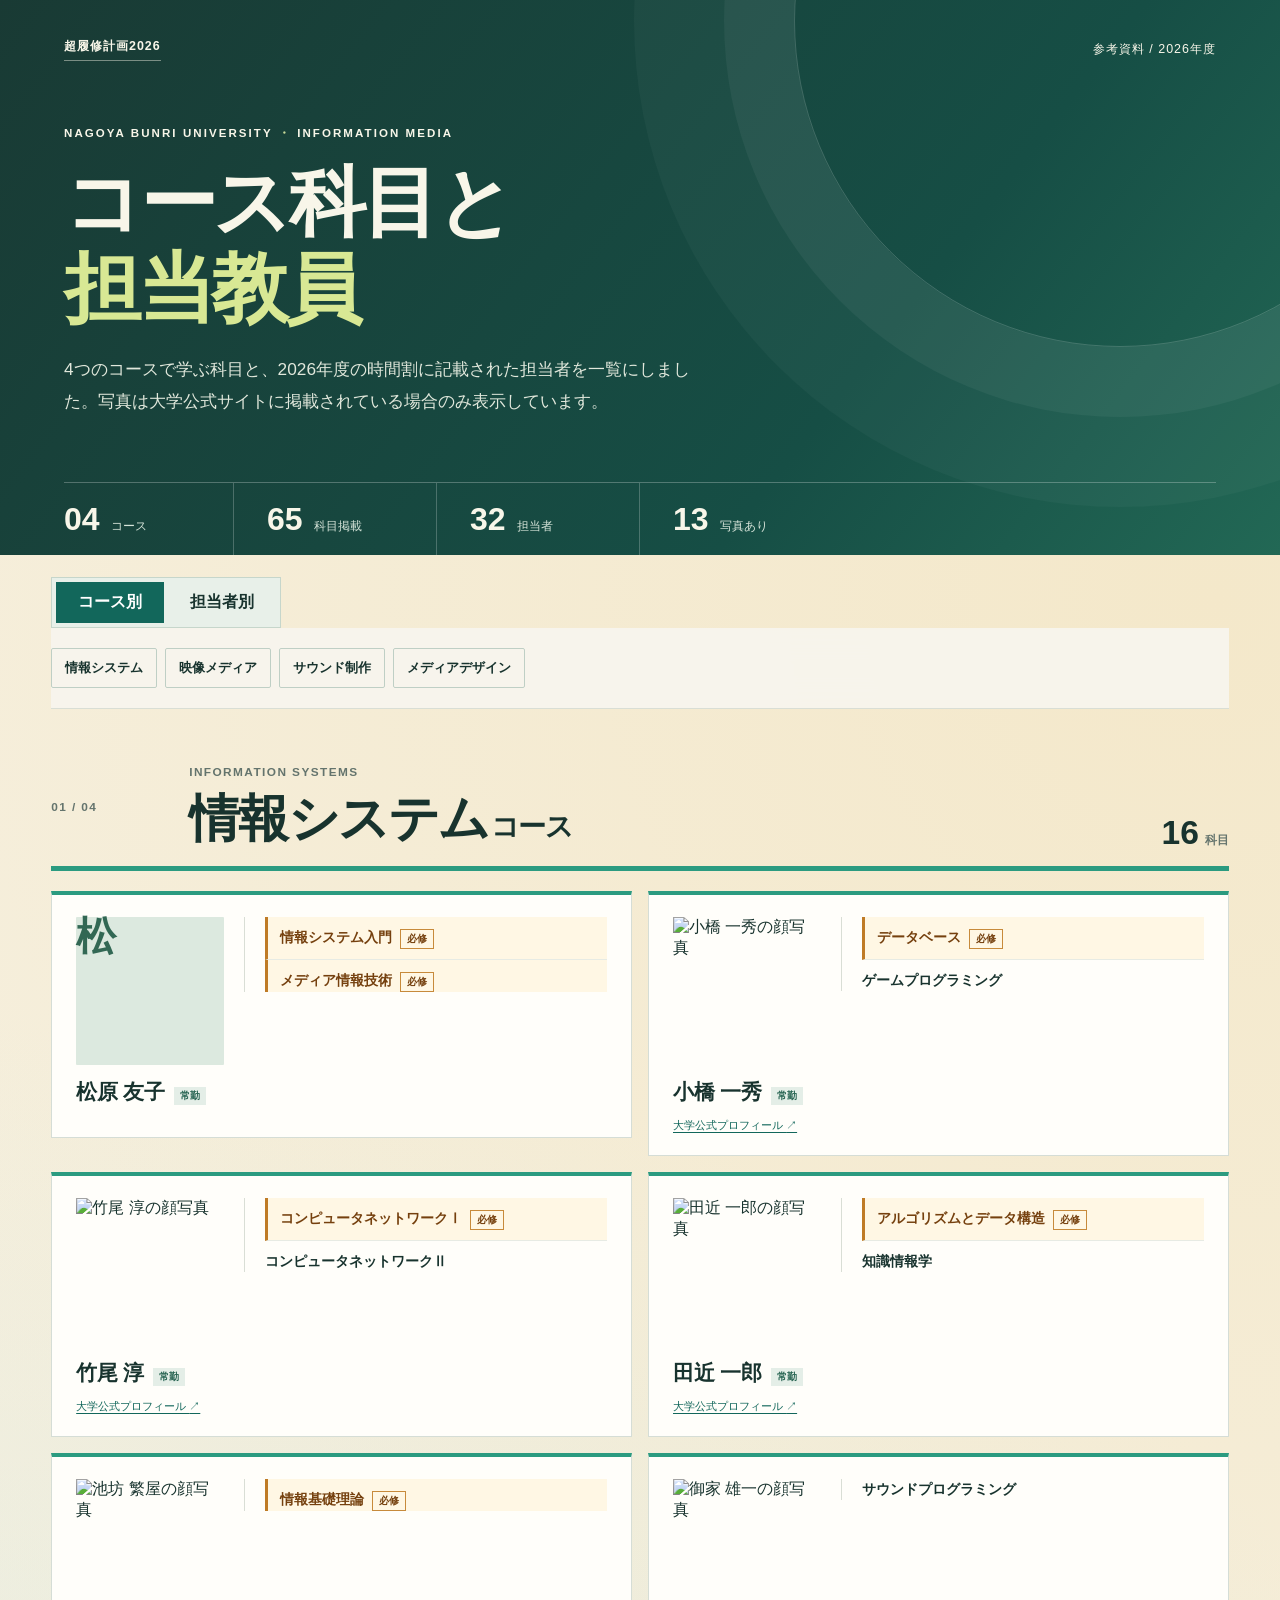
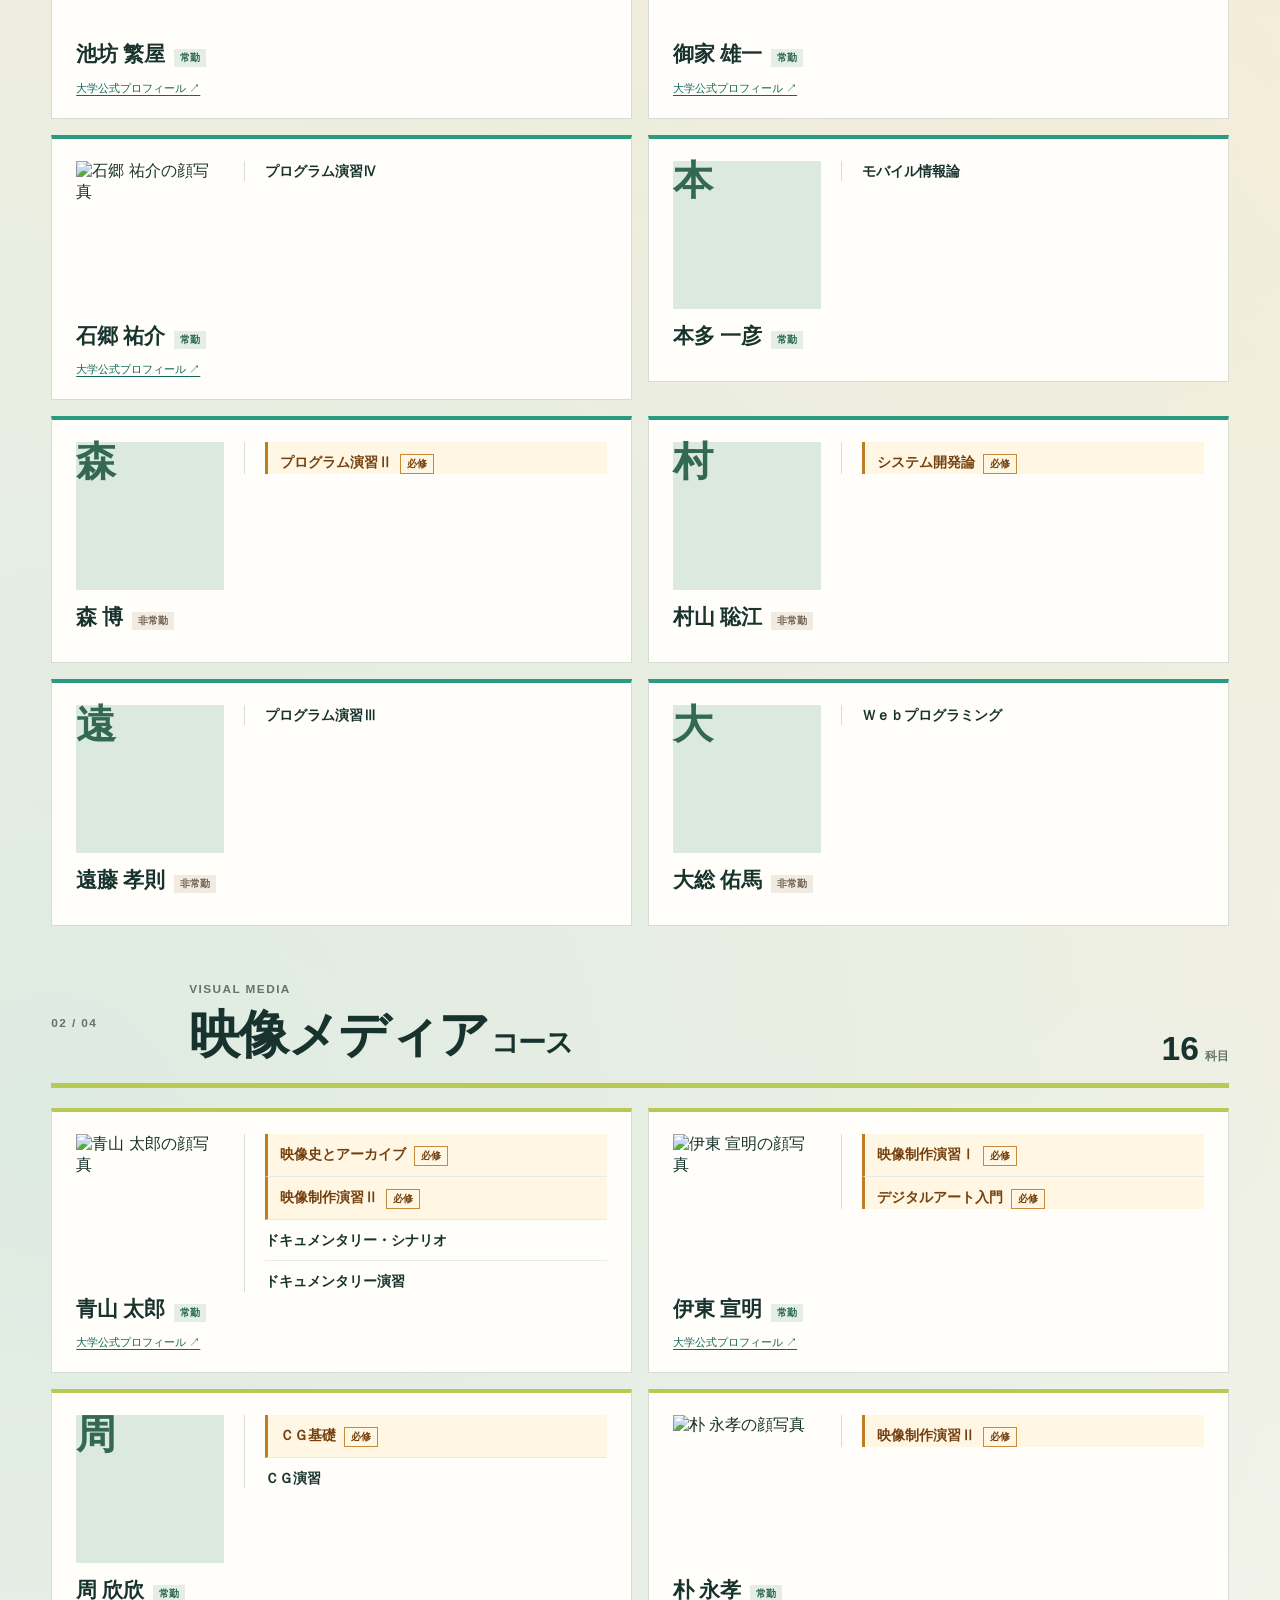
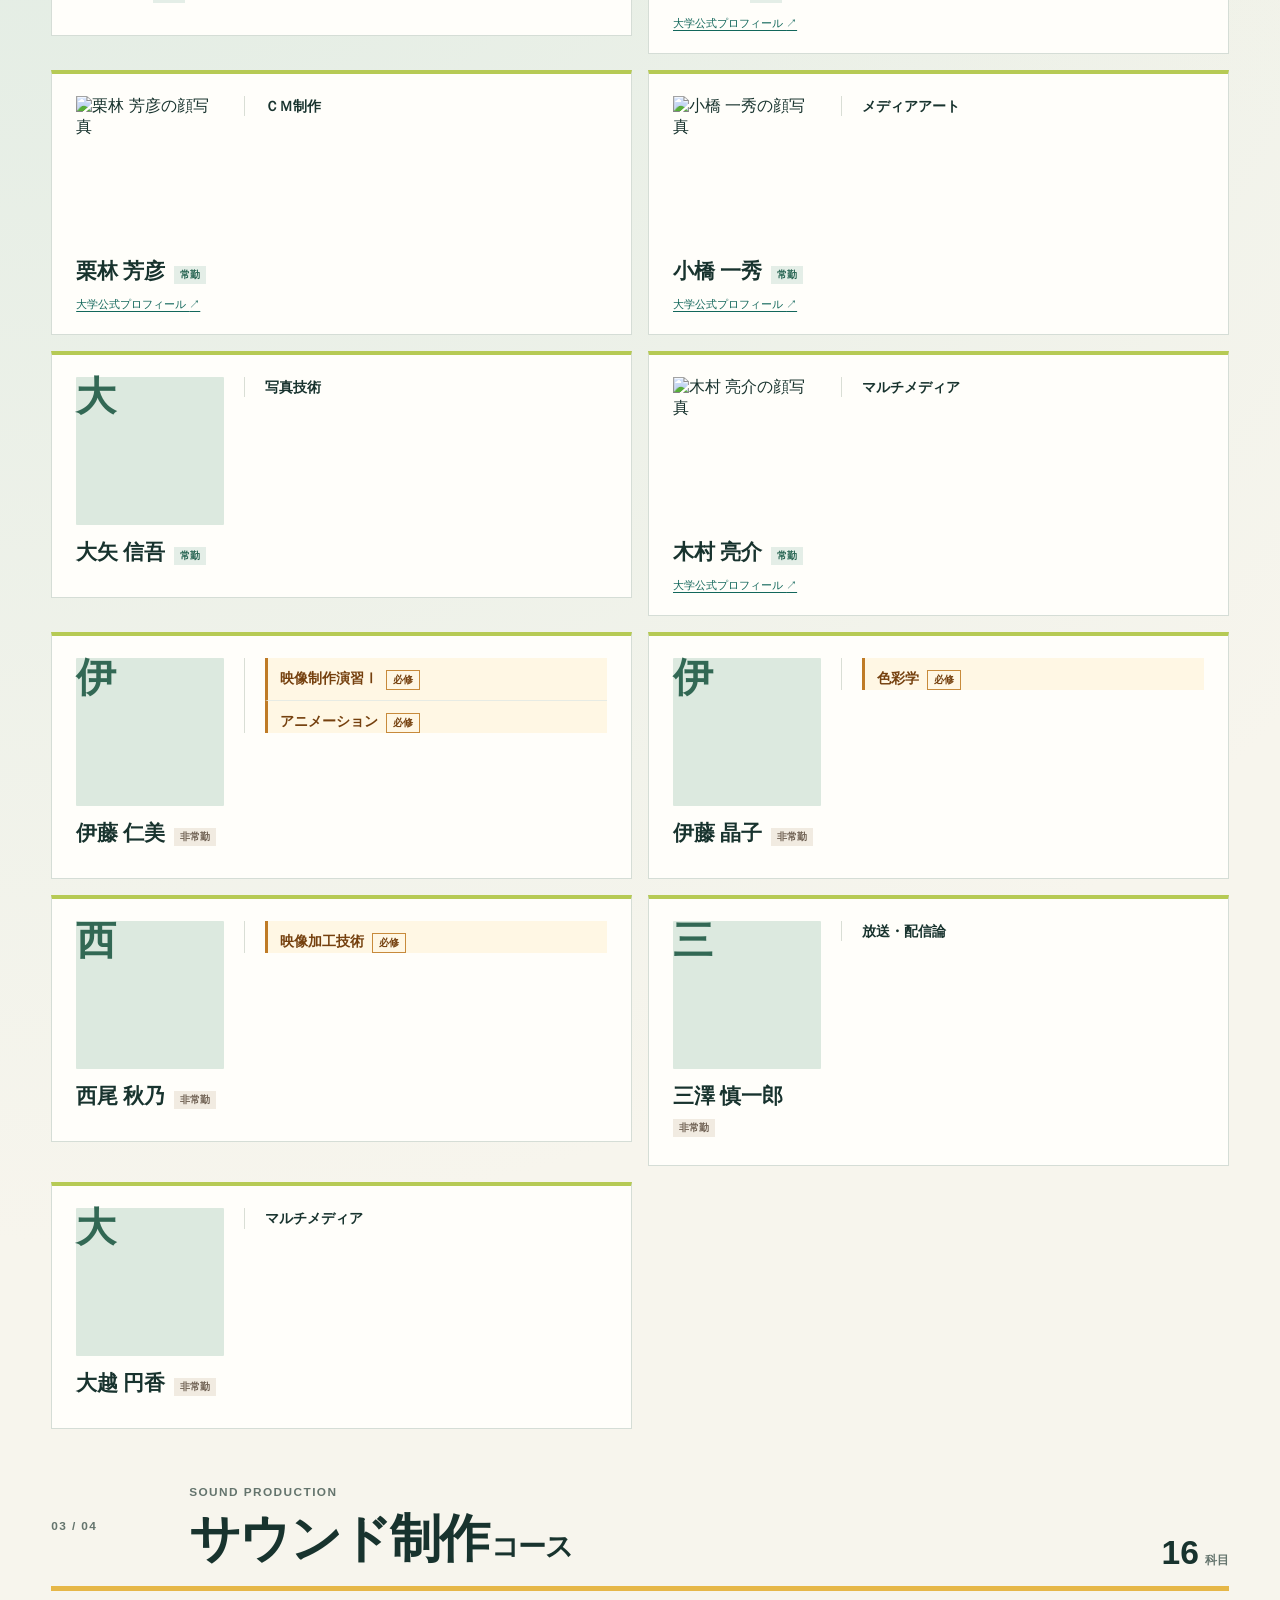
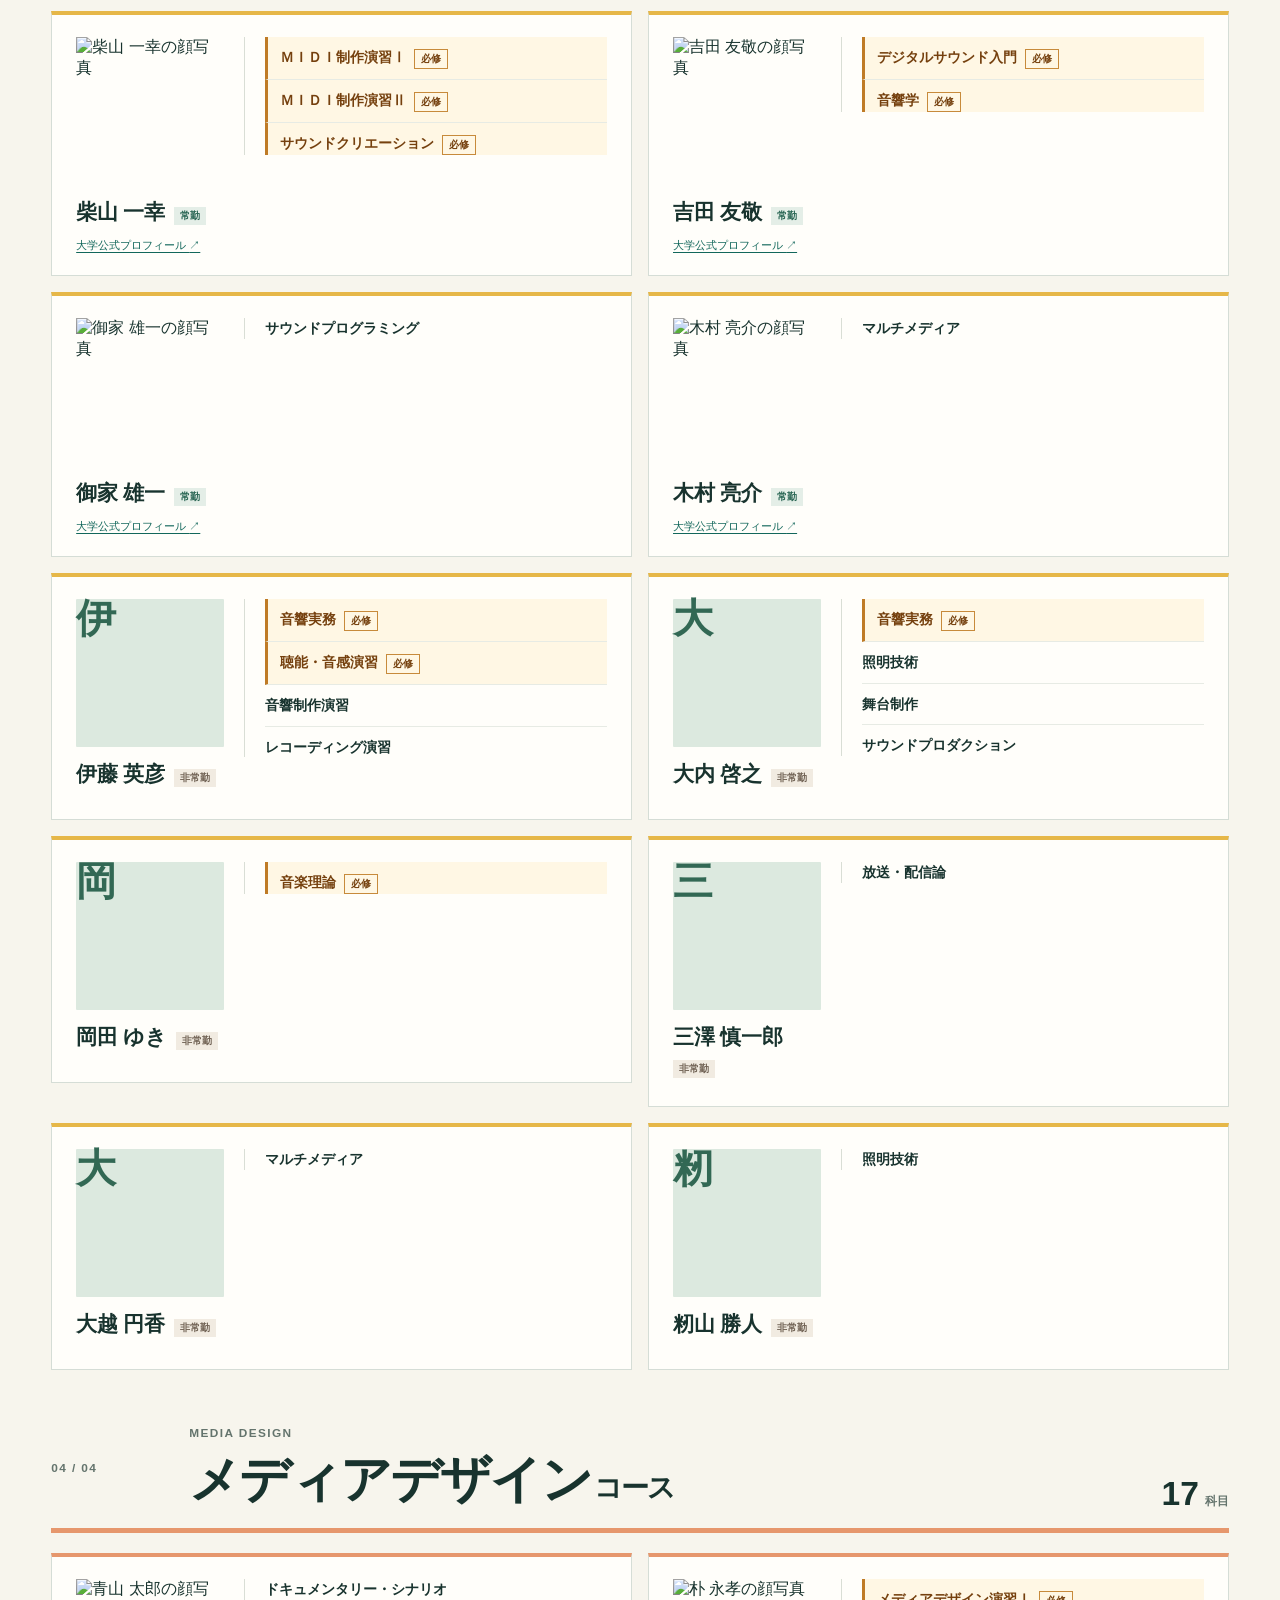
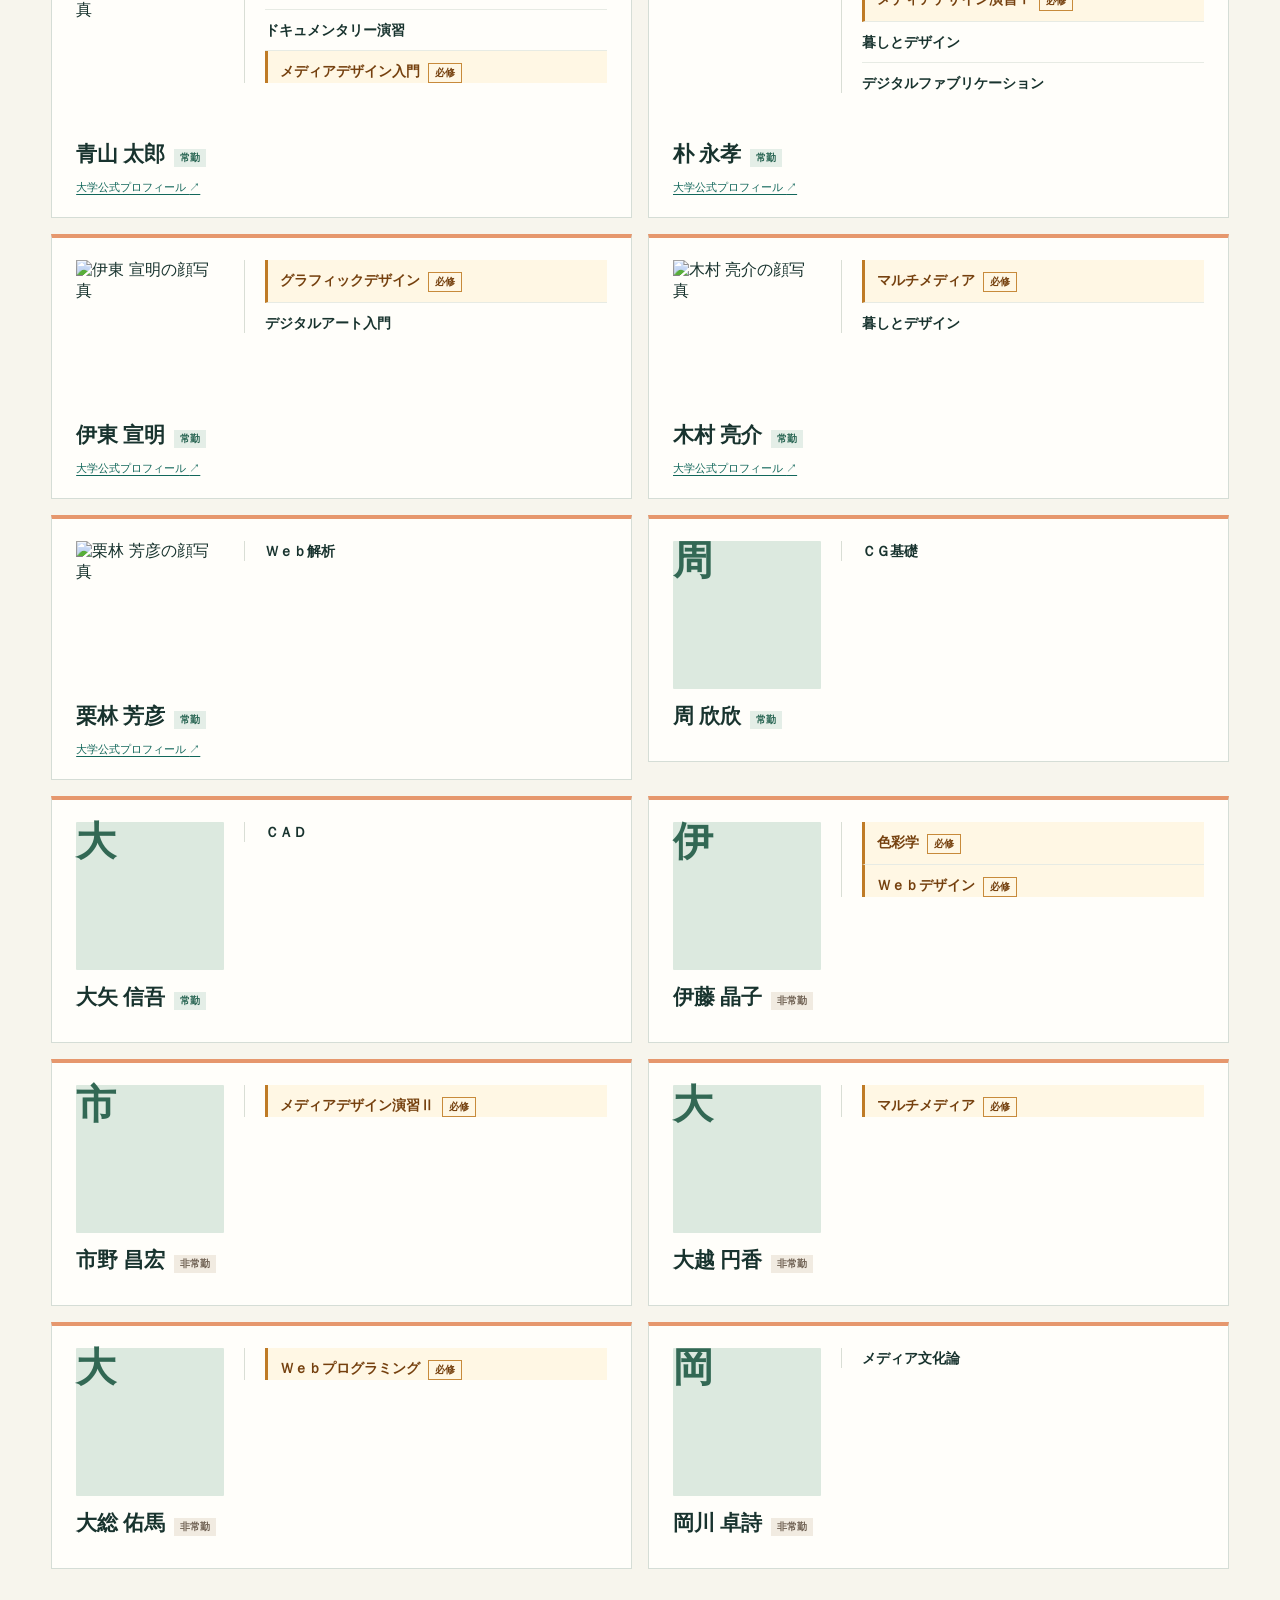
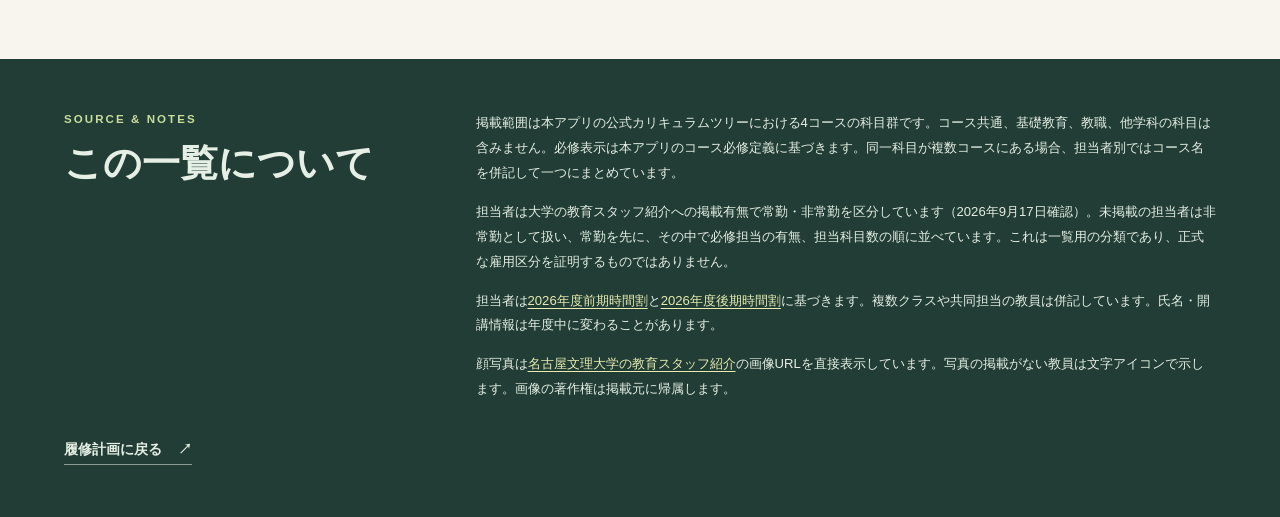
==== commit b0313b4e: "Refine course faculty cards and add Takeo portrait" ====
--- a/course-faculty.html
+++ b/course-faculty.html
@@ -17,7 +17,7 @@
         <h1>コース科目と<br><em>担当教員</em></h1>
         <p class="intro">4つのコースで学ぶ科目と、2026年度の時間割に記載された担当者を一覧にしました。写真は大学公式サイトに掲載されている場合のみ表示しています。</p>
       </div>
-      <div class="facts"><div><strong>04</strong><span>コース</span></div><div><strong>65</strong><span>科目掲載</span></div><div><strong>32</strong><span>担当者</span></div><div><strong>12</strong><span>写真あり</span></div></div>
+      <div class="facts"><div><strong>04</strong><span>コース</span></div><div><strong>65</strong><span>科目掲載</span></div><div><strong>32</strong><span>担当者</span></div><div><strong>13</strong><span>写真あり</span></div></div>
     </header>
 
     <main id="main-content">
@@ -27,113 +27,95 @@
       </div>
       <div class="navigator">
         <nav class="course-nav" aria-label="コースへ移動"><a href="#system">情報システム</a><a href="#movie">映像メディア</a><a href="#sound">サウンド制作</a><a href="#design">メディアデザイン</a></nav>
-        <label class="search"><span>科目・教員を探す</span><input id="subjectSearch" type="search" placeholder="科目名、担当者名、系列名" autocomplete="off"></label>
       </div>
-      <p id="searchStatus" class="search-status" role="status" aria-live="polite"></p>
       <div id="courseView"><section class="course-section" id="system" data-course="情報システム">
     <header class="section-head">
       <span class="section-number">01 / 04</span>
       <div><p class="section-english">Information Systems</p><h2>情報システム<span>コース</span></h2></div>
       <strong class="section-count">16<small>科目</small></strong>
     </header>
-    <div class="faculty-grid course-faculty-grid"><article class="faculty-card course-faculty-card" data-teacher="松原 友子" data-search="松原 友子 情報システム入門 システム開発系列 情報システム メディア情報技術 システム開発系列 情報システム">
-    <header class="faculty-head"><span class="teacher-fallback" aria-hidden="true">松</span><div><div class="faculty-heading"><h3>松原 友子</h3><span class="employment-badge regular">常勤</span></div><p>2科目を担当</p></div></header>
-    <ul class="faculty-subjects"><li class="is-required" data-subject-id="system-intro" data-search="情報システム入門 システム開発系列 情報システム">
-      <div class="faculty-subject-title"><div class="subject-name"><strong>情報システム入門</strong><span class="required-badge">必修</span></div><span>前期</span></div>
-      <div class="faculty-tags"><span>システム開発系列</span></div>
-    </li>
-<li class="is-required" data-subject-id="system-media-tech" data-search="メディア情報技術 システム開発系列 情報システム">
-      <div class="faculty-subject-title"><div class="subject-name"><strong>メディア情報技術</strong><span class="required-badge">必修</span></div><span>後期</span></div>
-      <div class="faculty-tags"><span>システム開発系列</span></div>
-    </li></ul>
-  </article>
-<article class="faculty-card course-faculty-card" data-teacher="小橋 一秀" data-search="小橋 一秀 データベース システム開発系列 情報システム ゲームプログラミング プログラミング系列 情報システム">
-    <header class="faculty-head"><img src="https://www.nagoya-bunri.ac.jp/wp/wp-content/uploads/2022/03/kohashi.jpg" alt="小橋 一秀の顔写真" loading="lazy" decoding="async" referrerpolicy="no-referrer"><div><div class="faculty-heading"><h3>小橋 一秀</h3><span class="employment-badge regular">常勤</span></div><p>2科目を担当</p><a href="https://www.nagoya-bunri.ac.jp/faculty/kobashi-kazuhide/" target="_blank" rel="noopener noreferrer">大学公式プロフィール <span aria-hidden="true">↗</span></a></div></header>
-    <ul class="faculty-subjects"><li class="is-required" data-subject-id="system-database" data-search="データベース システム開発系列 情報システム">
-      <div class="faculty-subject-title"><div class="subject-name"><strong>データベース</strong><span class="required-badge">必修</span></div><span>前期</span></div>
-      <div class="faculty-tags"><span>システム開発系列</span></div>
-    </li>
-<li class="" data-subject-id="system-game-programming" data-search="ゲームプログラミング プログラミング系列 情報システム">
-      <div class="faculty-subject-title"><div class="subject-name"><strong>ゲームプログラミング</strong></div><span>後期</span></div>
-      <div class="faculty-tags"><span>プログラミング系列</span></div>
-    </li></ul>
-  </article>
-<article class="faculty-card course-faculty-card" data-teacher="竹尾 淳" data-search="竹尾 淳 コンピュータネットワークⅠ ネットワーク系列 情報システム コンピュータネットワークⅡ ネットワーク系列 情報システム">
-    <header class="faculty-head"><span class="teacher-fallback" aria-hidden="true">竹</span><div><div class="faculty-heading"><h3>竹尾 淳</h3><span class="employment-badge regular">常勤</span></div><p>2科目を担当</p></div></header>
-    <ul class="faculty-subjects"><li class="is-required" data-subject-id="system-network-1" data-search="コンピュータネットワークⅠ ネットワーク系列 情報システム">
-      <div class="faculty-subject-title"><div class="subject-name"><strong>コンピュータネットワークⅠ</strong><span class="required-badge">必修</span></div><span>後期</span></div>
-      <div class="faculty-tags"><span>ネットワーク系列</span></div>
-    </li>
-<li class="" data-subject-id="system-network-2" data-search="コンピュータネットワークⅡ ネットワーク系列 情報システム">
-      <div class="faculty-subject-title"><div class="subject-name"><strong>コンピュータネットワークⅡ</strong></div><span>前期</span></div>
-      <div class="faculty-tags"><span>ネットワーク系列</span></div>
-    </li></ul>
-  </article>
-<article class="faculty-card course-faculty-card" data-teacher="田近 一郎" data-search="田近 一郎 アルゴリズムとデータ構造 プログラミング系列 情報システム 知識情報学 プログラミング系列 情報システム">
-    <header class="faculty-head"><img src="https://www.nagoya-bunri.ac.jp/wp/wp-content/uploads/2022/03/tajika.jpg" alt="田近 一郎の顔写真" loading="lazy" decoding="async" referrerpolicy="no-referrer"><div><div class="faculty-heading"><h3>田近 一郎</h3><span class="employment-badge regular">常勤</span></div><p>2科目を担当</p><a href="https://www.nagoya-bunri.ac.jp/faculty/tajika-ichiro/" target="_blank" rel="noopener noreferrer">大学公式プロフィール <span aria-hidden="true">↗</span></a></div></header>
-    <ul class="faculty-subjects"><li class="is-required" data-subject-id="system-algorithm" data-search="アルゴリズムとデータ構造 プログラミング系列 情報システム">
-      <div class="faculty-subject-title"><div class="subject-name"><strong>アルゴリズムとデータ構造</strong><span class="required-badge">必修</span></div><span>前期</span></div>
-      <div class="faculty-tags"><span>プログラミング系列</span></div>
-    </li>
-<li class="" data-subject-id="system-knowledge" data-search="知識情報学 プログラミング系列 情報システム">
-      <div class="faculty-subject-title"><div class="subject-name"><strong>知識情報学</strong></div><span>後期</span></div>
-      <div class="faculty-tags"><span>プログラミング系列</span></div>
-    </li></ul>
-  </article>
-<article class="faculty-card course-faculty-card" data-teacher="池坊 繁屋" data-search="池坊 繁屋 情報基礎理論 システム開発系列 情報システム">
-    <header class="faculty-head"><img src="https://www.nagoya-bunri.ac.jp/wp/wp-content/uploads/2023/04/ikebo_photo-493x640.jpg" alt="池坊 繁屋の顔写真" loading="lazy" decoding="async" referrerpolicy="no-referrer"><div><div class="faculty-heading"><h3>池坊 繁屋</h3><span class="employment-badge regular">常勤</span></div><p>1科目を担当</p><a href="https://www.nagoya-bunri.ac.jp/faculty/%e6%b1%a0%e5%9d%8a-%e7%b9%81%e5%b1%8b/" target="_blank" rel="noopener noreferrer">大学公式プロフィール <span aria-hidden="true">↗</span></a></div></header>
-    <ul class="faculty-subjects"><li class="is-required" data-subject-id="system-basic-theory" data-search="情報基礎理論 システム開発系列 情報システム">
-      <div class="faculty-subject-title"><div class="subject-name"><strong>情報基礎理論</strong><span class="required-badge">必修</span></div><span>後期</span></div>
-      <div class="faculty-tags"><span>システム開発系列</span></div>
-    </li></ul>
-  </article>
-<article class="faculty-card course-faculty-card" data-teacher="御家 雄一" data-search="御家 雄一 サウンドプログラミング プログラミング系列 情報システム">
-    <header class="faculty-head"><img src="https://www.nagoya-bunri.ac.jp/wp/wp-content/uploads/2024/03/oie-yuichi-512x640.jpg" alt="御家 雄一の顔写真" loading="lazy" decoding="async" referrerpolicy="no-referrer"><div><div class="faculty-heading"><h3>御家 雄一</h3><span class="employment-badge regular">常勤</span></div><p>1科目を担当</p><a href="https://www.nagoya-bunri.ac.jp/faculty/oie/" target="_blank" rel="noopener noreferrer">大学公式プロフィール <span aria-hidden="true">↗</span></a></div></header>
-    <ul class="faculty-subjects"><li class="" data-subject-id="system-sound-programming" data-search="サウンドプログラミング プログラミング系列 情報システム">
-      <div class="faculty-subject-title"><div class="subject-name"><strong>サウンドプログラミング</strong></div><span>前期</span></div>
-      <div class="faculty-tags"><span>プログラミング系列</span></div>
-    </li></ul>
-  </article>
-<article class="faculty-card course-faculty-card" data-teacher="石郷 祐介" data-search="石郷 祐介 プログラム演習Ⅳ プログラミング系列 情報システム">
-    <header class="faculty-head"><img src="https://www.nagoya-bunri.ac.jp/wp/wp-content/uploads/2024/03/ishigo.yusuke.jpg" alt="石郷 祐介の顔写真" loading="lazy" decoding="async" referrerpolicy="no-referrer"><div><div class="faculty-heading"><h3>石郷 祐介</h3><span class="employment-badge regular">常勤</span></div><p>1科目を担当</p><a href="https://www.nagoya-bunri.ac.jp/faculty/ishigo-yusuke/" target="_blank" rel="noopener noreferrer">大学公式プロフィール <span aria-hidden="true">↗</span></a></div></header>
-    <ul class="faculty-subjects"><li class="" data-subject-id="system-program-4" data-search="プログラム演習Ⅳ プログラミング系列 情報システム">
-      <div class="faculty-subject-title"><div class="subject-name"><strong>プログラム演習Ⅳ</strong></div><span>後期</span></div>
-      <div class="faculty-tags"><span>プログラミング系列</span></div>
-    </li></ul>
-  </article>
-<article class="faculty-card course-faculty-card" data-teacher="本多 一彦" data-search="本多 一彦 モバイル情報論 ネットワーク系列 情報システム">
-    <header class="faculty-head"><span class="teacher-fallback" aria-hidden="true">本</span><div><div class="faculty-heading"><h3>本多 一彦</h3><span class="employment-badge regular">常勤</span></div><p>1科目を担当</p></div></header>
-    <ul class="faculty-subjects"><li class="" data-subject-id="system-mobile" data-search="モバイル情報論 ネットワーク系列 情報システム">
-      <div class="faculty-subject-title"><div class="subject-name"><strong>モバイル情報論</strong></div><span>後期</span></div>
-      <div class="faculty-tags"><span>ネットワーク系列</span></div>
-    </li></ul>
-  </article>
-<article class="faculty-card course-faculty-card" data-teacher="森 博" data-search="森 博 プログラム演習Ⅱ プログラミング系列 情報システム">
-    <header class="faculty-head"><span class="teacher-fallback" aria-hidden="true">森</span><div><div class="faculty-heading"><h3>森 博</h3><span class="employment-badge adjunct">非常勤</span></div><p>1科目を担当</p></div></header>
-    <ul class="faculty-subjects"><li class="is-required" data-subject-id="system-program-2" data-search="プログラム演習Ⅱ プログラミング系列 情報システム">
-      <div class="faculty-subject-title"><div class="subject-name"><strong>プログラム演習Ⅱ</strong><span class="required-badge">必修</span></div><span>前期</span></div>
-      <div class="faculty-tags"><span>プログラミング系列</span></div>
-    </li></ul>
-  </article>
-<article class="faculty-card course-faculty-card" data-teacher="村山 聡江" data-search="村山 聡江 システム開発論 システム開発系列 情報システム">
-    <header class="faculty-head"><span class="teacher-fallback" aria-hidden="true">村</span><div><div class="faculty-heading"><h3>村山 聡江</h3><span class="employment-badge adjunct">非常勤</span></div><p>1科目を担当</p></div></header>
-    <ul class="faculty-subjects"><li class="is-required" data-subject-id="system-development" data-search="システム開発論 システム開発系列 情報システム">
-      <div class="faculty-subject-title"><div class="subject-name"><strong>システム開発論</strong><span class="required-badge">必修</span></div><span>前期</span></div>
-      <div class="faculty-tags"><span>システム開発系列</span></div>
-    </li></ul>
-  </article>
-<article class="faculty-card course-faculty-card" data-teacher="遠藤 孝則" data-search="遠藤 孝則 プログラム演習Ⅲ プログラミング系列 情報システム">
-    <header class="faculty-head"><span class="teacher-fallback" aria-hidden="true">遠</span><div><div class="faculty-heading"><h3>遠藤 孝則</h3><span class="employment-badge adjunct">非常勤</span></div><p>1科目を担当</p></div></header>
-    <ul class="faculty-subjects"><li class="" data-subject-id="system-program-3" data-search="プログラム演習Ⅲ プログラミング系列 情報システム">
-      <div class="faculty-subject-title"><div class="subject-name"><strong>プログラム演習Ⅲ</strong></div><span>前期</span></div>
-      <div class="faculty-tags"><span>プログラミング系列</span></div>
-    </li></ul>
-  </article>
-<article class="faculty-card course-faculty-card" data-teacher="大総 佑馬" data-search="大総 佑馬 Ｗｅｂプログラミング ネットワーク系列 情報システム">
-    <header class="faculty-head"><span class="teacher-fallback" aria-hidden="true">大</span><div><div class="faculty-heading"><h3>大総 佑馬</h3><span class="employment-badge adjunct">非常勤</span></div><p>1科目を担当</p></div></header>
-    <ul class="faculty-subjects"><li class="" data-subject-id="system-web-programming" data-search="Ｗｅｂプログラミング ネットワーク系列 情報システム">
-      <div class="faculty-subject-title"><div class="subject-name"><strong>Ｗｅｂプログラミング</strong></div><span>前期</span></div>
-      <div class="faculty-tags"><span>ネットワーク系列</span></div>
+    <div class="faculty-grid course-faculty-grid"><article class="faculty-card course-faculty-card">
+    <header class="faculty-head"><span class="teacher-fallback" aria-hidden="true">松</span><div class="faculty-identity"><div class="faculty-heading"><h3>松原 友子</h3><span class="employment-badge regular">常勤</span></div></div></header>
+    <ul class="faculty-subjects"><li class="is-required">
+      <div class="faculty-subject-title"><div class="subject-name"><strong>情報システム入門</strong><span class="required-badge">必修</span></div></div>
+    </li>
+<li class="is-required">
+      <div class="faculty-subject-title"><div class="subject-name"><strong>メディア情報技術</strong><span class="required-badge">必修</span></div></div>
+    </li></ul>
+  </article>
+<article class="faculty-card course-faculty-card">
+    <header class="faculty-head"><img src="https://www.nagoya-bunri.ac.jp/wp/wp-content/uploads/2022/03/kohashi.jpg" alt="小橋 一秀の顔写真" loading="lazy" decoding="async" referrerpolicy="no-referrer"><div class="faculty-identity"><div class="faculty-heading"><h3>小橋 一秀</h3><span class="employment-badge regular">常勤</span></div><a href="https://www.nagoya-bunri.ac.jp/faculty/kobashi-kazuhide/" target="_blank" rel="noopener noreferrer">大学公式プロフィール <span aria-hidden="true">↗</span></a></div></header>
+    <ul class="faculty-subjects"><li class="is-required">
+      <div class="faculty-subject-title"><div class="subject-name"><strong>データベース</strong><span class="required-badge">必修</span></div></div>
+    </li>
+<li class="">
+      <div class="faculty-subject-title"><div class="subject-name"><strong>ゲームプログラミング</strong></div></div>
+    </li></ul>
+  </article>
+<article class="faculty-card course-faculty-card">
+    <header class="faculty-head"><img src="https://www.nagoya-bunri.ac.jp/wp/wp-content/uploads/2024/08/プロフィール顔写真_竹尾_StarMaker-427x640.jpg" alt="竹尾 淳の顔写真" loading="lazy" decoding="async" referrerpolicy="no-referrer"><div class="faculty-identity"><div class="faculty-heading"><h3>竹尾 淳</h3><span class="employment-badge regular">常勤</span></div><a href="https://www.nagoya-bunri.ac.jp/faculty/%e7%ab%b9%e5%b0%be-%e6%b7%b3/" target="_blank" rel="noopener noreferrer">大学公式プロフィール <span aria-hidden="true">↗</span></a></div></header>
+    <ul class="faculty-subjects"><li class="is-required">
+      <div class="faculty-subject-title"><div class="subject-name"><strong>コンピュータネットワークⅠ</strong><span class="required-badge">必修</span></div></div>
+    </li>
+<li class="">
+      <div class="faculty-subject-title"><div class="subject-name"><strong>コンピュータネットワークⅡ</strong></div></div>
+    </li></ul>
+  </article>
+<article class="faculty-card course-faculty-card">
+    <header class="faculty-head"><img src="https://www.nagoya-bunri.ac.jp/wp/wp-content/uploads/2022/03/tajika.jpg" alt="田近 一郎の顔写真" loading="lazy" decoding="async" referrerpolicy="no-referrer"><div class="faculty-identity"><div class="faculty-heading"><h3>田近 一郎</h3><span class="employment-badge regular">常勤</span></div><a href="https://www.nagoya-bunri.ac.jp/faculty/tajika-ichiro/" target="_blank" rel="noopener noreferrer">大学公式プロフィール <span aria-hidden="true">↗</span></a></div></header>
+    <ul class="faculty-subjects"><li class="is-required">
+      <div class="faculty-subject-title"><div class="subject-name"><strong>アルゴリズムとデータ構造</strong><span class="required-badge">必修</span></div></div>
+    </li>
+<li class="">
+      <div class="faculty-subject-title"><div class="subject-name"><strong>知識情報学</strong></div></div>
+    </li></ul>
+  </article>
+<article class="faculty-card course-faculty-card">
+    <header class="faculty-head"><img src="https://www.nagoya-bunri.ac.jp/wp/wp-content/uploads/2023/04/ikebo_photo-493x640.jpg" alt="池坊 繁屋の顔写真" loading="lazy" decoding="async" referrerpolicy="no-referrer"><div class="faculty-identity"><div class="faculty-heading"><h3>池坊 繁屋</h3><span class="employment-badge regular">常勤</span></div><a href="https://www.nagoya-bunri.ac.jp/faculty/%e6%b1%a0%e5%9d%8a-%e7%b9%81%e5%b1%8b/" target="_blank" rel="noopener noreferrer">大学公式プロフィール <span aria-hidden="true">↗</span></a></div></header>
+    <ul class="faculty-subjects"><li class="is-required">
+      <div class="faculty-subject-title"><div class="subject-name"><strong>情報基礎理論</strong><span class="required-badge">必修</span></div></div>
+    </li></ul>
+  </article>
+<article class="faculty-card course-faculty-card">
+    <header class="faculty-head"><img src="https://www.nagoya-bunri.ac.jp/wp/wp-content/uploads/2024/03/oie-yuichi-512x640.jpg" alt="御家 雄一の顔写真" loading="lazy" decoding="async" referrerpolicy="no-referrer"><div class="faculty-identity"><div class="faculty-heading"><h3>御家 雄一</h3><span class="employment-badge regular">常勤</span></div><a href="https://www.nagoya-bunri.ac.jp/faculty/oie/" target="_blank" rel="noopener noreferrer">大学公式プロフィール <span aria-hidden="true">↗</span></a></div></header>
+    <ul class="faculty-subjects"><li class="">
+      <div class="faculty-subject-title"><div class="subject-name"><strong>サウンドプログラミング</strong></div></div>
+    </li></ul>
+  </article>
+<article class="faculty-card course-faculty-card">
+    <header class="faculty-head"><img src="https://www.nagoya-bunri.ac.jp/wp/wp-content/uploads/2024/03/ishigo.yusuke.jpg" alt="石郷 祐介の顔写真" loading="lazy" decoding="async" referrerpolicy="no-referrer"><div class="faculty-identity"><div class="faculty-heading"><h3>石郷 祐介</h3><span class="employment-badge regular">常勤</span></div><a href="https://www.nagoya-bunri.ac.jp/faculty/ishigo-yusuke/" target="_blank" rel="noopener noreferrer">大学公式プロフィール <span aria-hidden="true">↗</span></a></div></header>
+    <ul class="faculty-subjects"><li class="">
+      <div class="faculty-subject-title"><div class="subject-name"><strong>プログラム演習Ⅳ</strong></div></div>
+    </li></ul>
+  </article>
+<article class="faculty-card course-faculty-card">
+    <header class="faculty-head"><span class="teacher-fallback" aria-hidden="true">本</span><div class="faculty-identity"><div class="faculty-heading"><h3>本多 一彦</h3><span class="employment-badge regular">常勤</span></div></div></header>
+    <ul class="faculty-subjects"><li class="">
+      <div class="faculty-subject-title"><div class="subject-name"><strong>モバイル情報論</strong></div></div>
+    </li></ul>
+  </article>
+<article class="faculty-card course-faculty-card">
+    <header class="faculty-head"><span class="teacher-fallback" aria-hidden="true">森</span><div class="faculty-identity"><div class="faculty-heading"><h3>森 博</h3><span class="employment-badge adjunct">非常勤</span></div></div></header>
+    <ul class="faculty-subjects"><li class="is-required">
+      <div class="faculty-subject-title"><div class="subject-name"><strong>プログラム演習Ⅱ</strong><span class="required-badge">必修</span></div></div>
+    </li></ul>
+  </article>
+<article class="faculty-card course-faculty-card">
+    <header class="faculty-head"><span class="teacher-fallback" aria-hidden="true">村</span><div class="faculty-identity"><div class="faculty-heading"><h3>村山 聡江</h3><span class="employment-badge adjunct">非常勤</span></div></div></header>
+    <ul class="faculty-subjects"><li class="is-required">
+      <div class="faculty-subject-title"><div class="subject-name"><strong>システム開発論</strong><span class="required-badge">必修</span></div></div>
+    </li></ul>
+  </article>
+<article class="faculty-card course-faculty-card">
+    <header class="faculty-head"><span class="teacher-fallback" aria-hidden="true">遠</span><div class="faculty-identity"><div class="faculty-heading"><h3>遠藤 孝則</h3><span class="employment-badge adjunct">非常勤</span></div></div></header>
+    <ul class="faculty-subjects"><li class="">
+      <div class="faculty-subject-title"><div class="subject-name"><strong>プログラム演習Ⅲ</strong></div></div>
+    </li></ul>
+  </article>
+<article class="faculty-card course-faculty-card">
+    <header class="faculty-head"><span class="teacher-fallback" aria-hidden="true">大</span><div class="faculty-identity"><div class="faculty-heading"><h3>大総 佑馬</h3><span class="employment-badge adjunct">非常勤</span></div></div></header>
+    <ul class="faculty-subjects"><li class="">
+      <div class="faculty-subject-title"><div class="subject-name"><strong>Ｗｅｂプログラミング</strong></div></div>
     </li></ul>
   </article></div>
   </section>
@@ -143,119 +125,100 @@
       <div><p class="section-english">Visual Media</p><h2>映像メディア<span>コース</span></h2></div>
       <strong class="section-count">16<small>科目</small></strong>
     </header>
-    <div class="faculty-grid course-faculty-grid"><article class="faculty-card course-faculty-card" data-teacher="青山 太郎" data-search="青山 太郎 映像史とアーカイブ 映像制作系列 映像メディア 映像制作演習Ⅱ 映像制作系列 映像メディア ドキュメンタリー・シナリオ 映像制作系列 映像メディア ドキュメンタリー演習 映像制作系列 映像メディア">
-    <header class="faculty-head"><img src="https://www.nagoya-bunri.ac.jp/wp/wp-content/uploads/2022/03/2025_480.jpg" alt="青山 太郎の顔写真" loading="lazy" decoding="async" referrerpolicy="no-referrer"><div><div class="faculty-heading"><h3>青山 太郎</h3><span class="employment-badge regular">常勤</span></div><p>4科目を担当</p><a href="https://www.nagoya-bunri.ac.jp/faculty/aoyama-taro/" target="_blank" rel="noopener noreferrer">大学公式プロフィール <span aria-hidden="true">↗</span></a></div></header>
-    <ul class="faculty-subjects"><li class="is-required" data-subject-id="movie-history" data-search="映像史とアーカイブ 映像制作系列 映像メディア">
-      <div class="faculty-subject-title"><div class="subject-name"><strong>映像史とアーカイブ</strong><span class="required-badge">必修</span></div><span>前期</span></div>
-      <div class="faculty-tags"><span>映像制作系列</span></div>
-    </li>
-<li class="is-required" data-subject-id="movie-production-2" data-search="映像制作演習Ⅱ 映像制作系列 映像メディア">
-      <div class="faculty-subject-title"><div class="subject-name"><strong>映像制作演習Ⅱ</strong><span class="required-badge">必修</span></div><span>後期</span></div>
-      <div class="faculty-tags"><span>映像制作系列</span></div>
-    </li>
-<li class="" data-subject-id="movie-scenario" data-search="ドキュメンタリー・シナリオ 映像制作系列 映像メディア">
-      <div class="faculty-subject-title"><div class="subject-name"><strong>ドキュメンタリー・シナリオ</strong></div><span>前期</span></div>
-      <div class="faculty-tags"><span>映像制作系列</span></div>
-    </li>
-<li class="" data-subject-id="movie-documentary" data-search="ドキュメンタリー演習 映像制作系列 映像メディア">
-      <div class="faculty-subject-title"><div class="subject-name"><strong>ドキュメンタリー演習</strong></div><span>後期</span></div>
-      <div class="faculty-tags"><span>映像制作系列</span></div>
-    </li></ul>
-  </article>
-<article class="faculty-card course-faculty-card" data-teacher="伊東 宣明" data-search="伊東 宣明 映像制作演習Ⅰ 映像制作系列 映像メディア デジタルアート入門 画像処理・CG系列 映像メディア">
-    <header class="faculty-head"><img src="https://www.nagoya-bunri.ac.jp/wp/wp-content/uploads/2023/03/%E3%82%A2%E3%83%BC%E3%83%86%E3%82%A3%E3%82%B9%E3%83%88%E5%86%99%E7%9C%9F-640x640.jpg" alt="伊東 宣明の顔写真" loading="lazy" decoding="async" referrerpolicy="no-referrer"><div><div class="faculty-heading"><h3>伊東 宣明</h3><span class="employment-badge regular">常勤</span></div><p>2科目を担当</p><a href="https://www.nagoya-bunri.ac.jp/faculty/%e4%bc%8a%e6%9d%b1-%e5%ae%a3%e6%98%8e/" target="_blank" rel="noopener noreferrer">大学公式プロフィール <span aria-hidden="true">↗</span></a></div></header>
-    <ul class="faculty-subjects"><li class="is-required" data-subject-id="movie-production-1" data-search="映像制作演習Ⅰ 映像制作系列 映像メディア">
-      <div class="faculty-subject-title"><div class="subject-name"><strong>映像制作演習Ⅰ</strong><span class="required-badge">必修</span></div><span>前期</span></div>
-      <div class="faculty-tags"><span>映像制作系列</span></div>
-    </li>
-<li class="is-required" data-subject-id="movie-digital-art" data-search="デジタルアート入門 画像処理・CG系列 映像メディア">
-      <div class="faculty-subject-title"><div class="subject-name"><strong>デジタルアート入門</strong><span class="required-badge">必修</span></div><span>前期</span></div>
-      <div class="faculty-tags"><span>画像処理・CG系列</span></div>
-    </li></ul>
-  </article>
-<article class="faculty-card course-faculty-card" data-teacher="周 欣欣" data-search="周 欣欣 ＣＧ基礎 画像処理・CG系列 映像メディア ＣＧ演習 画像処理・CG系列 映像メディア">
-    <header class="faculty-head"><span class="teacher-fallback" aria-hidden="true">周</span><div><div class="faculty-heading"><h3>周 欣欣</h3><span class="employment-badge regular">常勤</span></div><p>2科目を担当</p></div></header>
-    <ul class="faculty-subjects"><li class="is-required" data-subject-id="movie-cg-basic" data-search="ＣＧ基礎 画像処理・CG系列 映像メディア">
-      <div class="faculty-subject-title"><div class="subject-name"><strong>ＣＧ基礎</strong><span class="required-badge">必修</span></div><span>前期</span></div>
-      <div class="faculty-tags"><span>画像処理・CG系列</span></div>
-    </li>
-<li class="" data-subject-id="movie-cg-exercise" data-search="ＣＧ演習 画像処理・CG系列 映像メディア">
-      <div class="faculty-subject-title"><div class="subject-name"><strong>ＣＧ演習</strong></div><span>後期</span></div>
-      <div class="faculty-tags"><span>画像処理・CG系列</span></div>
-    </li></ul>
-  </article>
-<article class="faculty-card course-faculty-card" data-teacher="朴 永孝" data-search="朴 永孝 映像制作演習Ⅱ 映像制作系列 映像メディア">
-    <header class="faculty-head"><img src="https://www.nagoya-bunri.ac.jp/wp/wp-content/uploads/2024/03/portrait-435x640.jpg" alt="朴 永孝の顔写真" loading="lazy" decoding="async" referrerpolicy="no-referrer"><div><div class="faculty-heading"><h3>朴 永孝</h3><span class="employment-badge regular">常勤</span></div><p>1科目を担当</p><a href="https://www.nagoya-bunri.ac.jp/faculty/%e6%9c%b4-%e6%b0%b8%e5%ad%9d/" target="_blank" rel="noopener noreferrer">大学公式プロフィール <span aria-hidden="true">↗</span></a></div></header>
-    <ul class="faculty-subjects"><li class="is-required" data-subject-id="movie-production-2" data-search="映像制作演習Ⅱ 映像制作系列 映像メディア">
-      <div class="faculty-subject-title"><div class="subject-name"><strong>映像制作演習Ⅱ</strong><span class="required-badge">必修</span></div><span>後期</span></div>
-      <div class="faculty-tags"><span>映像制作系列</span></div>
-    </li></ul>
-  </article>
-<article class="faculty-card course-faculty-card" data-teacher="栗林 芳彦" data-search="栗林 芳彦 ＣＭ制作 映像制作系列 映像メディア">
-    <header class="faculty-head"><img src="https://www.nagoya-bunri.ac.jp/wp/wp-content/uploads/2022/03/%E6%A0%97%E6%9E%97%E5%86%99%E7%9C%9F480p-427x640.jpg" alt="栗林 芳彦の顔写真" loading="lazy" decoding="async" referrerpolicy="no-referrer"><div><div class="faculty-heading"><h3>栗林 芳彦</h3><span class="employment-badge regular">常勤</span></div><p>1科目を担当</p><a href="https://www.nagoya-bunri.ac.jp/faculty/kuribayashi-yoshihiko/" target="_blank" rel="noopener noreferrer">大学公式プロフィール <span aria-hidden="true">↗</span></a></div></header>
-    <ul class="faculty-subjects"><li class="" data-subject-id="movie-cm" data-search="ＣＭ制作 映像制作系列 映像メディア">
-      <div class="faculty-subject-title"><div class="subject-name"><strong>ＣＭ制作</strong></div><span>後期</span></div>
-      <div class="faculty-tags"><span>映像制作系列</span></div>
-    </li></ul>
-  </article>
-<article class="faculty-card course-faculty-card" data-teacher="小橋 一秀" data-search="小橋 一秀 メディアアート 映像制作系列 映像メディア">
-    <header class="faculty-head"><img src="https://www.nagoya-bunri.ac.jp/wp/wp-content/uploads/2022/03/kohashi.jpg" alt="小橋 一秀の顔写真" loading="lazy" decoding="async" referrerpolicy="no-referrer"><div><div class="faculty-heading"><h3>小橋 一秀</h3><span class="employment-badge regular">常勤</span></div><p>1科目を担当</p><a href="https://www.nagoya-bunri.ac.jp/faculty/kobashi-kazuhide/" target="_blank" rel="noopener noreferrer">大学公式プロフィール <span aria-hidden="true">↗</span></a></div></header>
-    <ul class="faculty-subjects"><li class="" data-subject-id="movie-media-art" data-search="メディアアート 映像制作系列 映像メディア">
-      <div class="faculty-subject-title"><div class="subject-name"><strong>メディアアート</strong></div><span>後期</span></div>
-      <div class="faculty-tags"><span>映像制作系列</span></div>
-    </li></ul>
-  </article>
-<article class="faculty-card course-faculty-card" data-teacher="大矢 信吾" data-search="大矢 信吾 写真技術 総合・その他 映像メディア">
-    <header class="faculty-head"><span class="teacher-fallback" aria-hidden="true">大</span><div><div class="faculty-heading"><h3>大矢 信吾</h3><span class="employment-badge regular">常勤</span></div><p>1科目を担当</p></div></header>
-    <ul class="faculty-subjects"><li class="" data-subject-id="movie-photo" data-search="写真技術 総合・その他 映像メディア">
-      <div class="faculty-subject-title"><div class="subject-name"><strong>写真技術</strong></div><span>後期</span></div>
-      <div class="faculty-tags"><span>総合・その他</span></div>
-    </li></ul>
-  </article>
-<article class="faculty-card course-faculty-card" data-teacher="木村 亮介" data-search="木村 亮介 マルチメディア 総合・その他 映像メディア">
-    <header class="faculty-head"><img src="https://www.nagoya-bunri.ac.jp/wp/wp-content/uploads/2022/03/kimura_b_2.jpg" alt="木村 亮介の顔写真" loading="lazy" decoding="async" referrerpolicy="no-referrer"><div><div class="faculty-heading"><h3>木村 亮介</h3><span class="employment-badge regular">常勤</span></div><p>1科目を担当</p><a href="https://www.nagoya-bunri.ac.jp/faculty/kimura-ryosuke/" target="_blank" rel="noopener noreferrer">大学公式プロフィール <span aria-hidden="true">↗</span></a></div></header>
-    <ul class="faculty-subjects"><li class="" data-subject-id="movie-multimedia" data-search="マルチメディア 総合・その他 映像メディア">
-      <div class="faculty-subject-title"><div class="subject-name"><strong>マルチメディア</strong></div><span>前期</span></div>
-      <div class="faculty-tags"><span>総合・その他</span></div>
-    </li></ul>
-  </article>
-<article class="faculty-card course-faculty-card" data-teacher="伊藤 仁美" data-search="伊藤 仁美 映像制作演習Ⅰ 映像制作系列 映像メディア アニメーション 画像処理・CG系列 映像メディア">
-    <header class="faculty-head"><span class="teacher-fallback" aria-hidden="true">伊</span><div><div class="faculty-heading"><h3>伊藤 仁美</h3><span class="employment-badge adjunct">非常勤</span></div><p>2科目を担当</p></div></header>
-    <ul class="faculty-subjects"><li class="is-required" data-subject-id="movie-production-1" data-search="映像制作演習Ⅰ 映像制作系列 映像メディア">
-      <div class="faculty-subject-title"><div class="subject-name"><strong>映像制作演習Ⅰ</strong><span class="required-badge">必修</span></div><span>前期</span></div>
-      <div class="faculty-tags"><span>映像制作系列</span></div>
-    </li>
-<li class="is-required" data-subject-id="movie-animation" data-search="アニメーション 画像処理・CG系列 映像メディア">
-      <div class="faculty-subject-title"><div class="subject-name"><strong>アニメーション</strong><span class="required-badge">必修</span></div><span>後期</span></div>
-      <div class="faculty-tags"><span>画像処理・CG系列</span></div>
-    </li></ul>
-  </article>
-<article class="faculty-card course-faculty-card" data-teacher="伊藤 晶子" data-search="伊藤 晶子 色彩学 総合・その他 映像メディア">
-    <header class="faculty-head"><span class="teacher-fallback" aria-hidden="true">伊</span><div><div class="faculty-heading"><h3>伊藤 晶子</h3><span class="employment-badge adjunct">非常勤</span></div><p>1科目を担当</p></div></header>
-    <ul class="faculty-subjects"><li class="is-required" data-subject-id="movie-color" data-search="色彩学 総合・その他 映像メディア">
-      <div class="faculty-subject-title"><div class="subject-name"><strong>色彩学</strong><span class="required-badge">必修</span></div><span>前期</span></div>
-      <div class="faculty-tags"><span>総合・その他</span></div>
-    </li></ul>
-  </article>
-<article class="faculty-card course-faculty-card" data-teacher="西尾 秋乃" data-search="西尾 秋乃 映像加工技術 映像制作系列 映像メディア">
-    <header class="faculty-head"><span class="teacher-fallback" aria-hidden="true">西</span><div><div class="faculty-heading"><h3>西尾 秋乃</h3><span class="employment-badge adjunct">非常勤</span></div><p>1科目を担当</p></div></header>
-    <ul class="faculty-subjects"><li class="is-required" data-subject-id="movie-processing" data-search="映像加工技術 映像制作系列 映像メディア">
-      <div class="faculty-subject-title"><div class="subject-name"><strong>映像加工技術</strong><span class="required-badge">必修</span></div><span>前期</span></div>
-      <div class="faculty-tags"><span>映像制作系列</span></div>
-    </li></ul>
-  </article>
-<article class="faculty-card course-faculty-card" data-teacher="三澤 慎一郎" data-search="三澤 慎一郎 放送・配信論 映像制作系列 映像メディア">
-    <header class="faculty-head"><span class="teacher-fallback" aria-hidden="true">三</span><div><div class="faculty-heading"><h3>三澤 慎一郎</h3><span class="employment-badge adjunct">非常勤</span></div><p>1科目を担当</p></div></header>
-    <ul class="faculty-subjects"><li class="" data-subject-id="movie-broadcast" data-search="放送・配信論 映像制作系列 映像メディア">
-      <div class="faculty-subject-title"><div class="subject-name"><strong>放送・配信論</strong></div><span>後期</span></div>
-      <div class="faculty-tags"><span>映像制作系列</span></div>
-    </li></ul>
-  </article>
-<article class="faculty-card course-faculty-card" data-teacher="大越 円香" data-search="大越 円香 マルチメディア 総合・その他 映像メディア">
-    <header class="faculty-head"><span class="teacher-fallback" aria-hidden="true">大</span><div><div class="faculty-heading"><h3>大越 円香</h3><span class="employment-badge adjunct">非常勤</span></div><p>1科目を担当</p></div></header>
-    <ul class="faculty-subjects"><li class="" data-subject-id="movie-multimedia" data-search="マルチメディア 総合・その他 映像メディア">
-      <div class="faculty-subject-title"><div class="subject-name"><strong>マルチメディア</strong></div><span>前期</span></div>
-      <div class="faculty-tags"><span>総合・その他</span></div>
+    <div class="faculty-grid course-faculty-grid"><article class="faculty-card course-faculty-card">
+    <header class="faculty-head"><img src="https://www.nagoya-bunri.ac.jp/wp/wp-content/uploads/2022/03/2025_480.jpg" alt="青山 太郎の顔写真" loading="lazy" decoding="async" referrerpolicy="no-referrer"><div class="faculty-identity"><div class="faculty-heading"><h3>青山 太郎</h3><span class="employment-badge regular">常勤</span></div><a href="https://www.nagoya-bunri.ac.jp/faculty/aoyama-taro/" target="_blank" rel="noopener noreferrer">大学公式プロフィール <span aria-hidden="true">↗</span></a></div></header>
+    <ul class="faculty-subjects"><li class="is-required">
+      <div class="faculty-subject-title"><div class="subject-name"><strong>映像史とアーカイブ</strong><span class="required-badge">必修</span></div></div>
+    </li>
+<li class="is-required">
+      <div class="faculty-subject-title"><div class="subject-name"><strong>映像制作演習Ⅱ</strong><span class="required-badge">必修</span></div></div>
+    </li>
+<li class="">
+      <div class="faculty-subject-title"><div class="subject-name"><strong>ドキュメンタリー・シナリオ</strong></div></div>
+    </li>
+<li class="">
+      <div class="faculty-subject-title"><div class="subject-name"><strong>ドキュメンタリー演習</strong></div></div>
+    </li></ul>
+  </article>
+<article class="faculty-card course-faculty-card">
+    <header class="faculty-head"><img src="https://www.nagoya-bunri.ac.jp/wp/wp-content/uploads/2023/03/%E3%82%A2%E3%83%BC%E3%83%86%E3%82%A3%E3%82%B9%E3%83%88%E5%86%99%E7%9C%9F-640x640.jpg" alt="伊東 宣明の顔写真" loading="lazy" decoding="async" referrerpolicy="no-referrer"><div class="faculty-identity"><div class="faculty-heading"><h3>伊東 宣明</h3><span class="employment-badge regular">常勤</span></div><a href="https://www.nagoya-bunri.ac.jp/faculty/%e4%bc%8a%e6%9d%b1-%e5%ae%a3%e6%98%8e/" target="_blank" rel="noopener noreferrer">大学公式プロフィール <span aria-hidden="true">↗</span></a></div></header>
+    <ul class="faculty-subjects"><li class="is-required">
+      <div class="faculty-subject-title"><div class="subject-name"><strong>映像制作演習Ⅰ</strong><span class="required-badge">必修</span></div></div>
+    </li>
+<li class="is-required">
+      <div class="faculty-subject-title"><div class="subject-name"><strong>デジタルアート入門</strong><span class="required-badge">必修</span></div></div>
+    </li></ul>
+  </article>
+<article class="faculty-card course-faculty-card">
+    <header class="faculty-head"><span class="teacher-fallback" aria-hidden="true">周</span><div class="faculty-identity"><div class="faculty-heading"><h3>周 欣欣</h3><span class="employment-badge regular">常勤</span></div></div></header>
+    <ul class="faculty-subjects"><li class="is-required">
+      <div class="faculty-subject-title"><div class="subject-name"><strong>ＣＧ基礎</strong><span class="required-badge">必修</span></div></div>
+    </li>
+<li class="">
+      <div class="faculty-subject-title"><div class="subject-name"><strong>ＣＧ演習</strong></div></div>
+    </li></ul>
+  </article>
+<article class="faculty-card course-faculty-card">
+    <header class="faculty-head"><img src="https://www.nagoya-bunri.ac.jp/wp/wp-content/uploads/2024/03/portrait-435x640.jpg" alt="朴 永孝の顔写真" loading="lazy" decoding="async" referrerpolicy="no-referrer"><div class="faculty-identity"><div class="faculty-heading"><h3>朴 永孝</h3><span class="employment-badge regular">常勤</span></div><a href="https://www.nagoya-bunri.ac.jp/faculty/%e6%9c%b4-%e6%b0%b8%e5%ad%9d/" target="_blank" rel="noopener noreferrer">大学公式プロフィール <span aria-hidden="true">↗</span></a></div></header>
+    <ul class="faculty-subjects"><li class="is-required">
+      <div class="faculty-subject-title"><div class="subject-name"><strong>映像制作演習Ⅱ</strong><span class="required-badge">必修</span></div></div>
+    </li></ul>
+  </article>
+<article class="faculty-card course-faculty-card">
+    <header class="faculty-head"><img src="https://www.nagoya-bunri.ac.jp/wp/wp-content/uploads/2022/03/%E6%A0%97%E6%9E%97%E5%86%99%E7%9C%9F480p-427x640.jpg" alt="栗林 芳彦の顔写真" loading="lazy" decoding="async" referrerpolicy="no-referrer"><div class="faculty-identity"><div class="faculty-heading"><h3>栗林 芳彦</h3><span class="employment-badge regular">常勤</span></div><a href="https://www.nagoya-bunri.ac.jp/faculty/kuribayashi-yoshihiko/" target="_blank" rel="noopener noreferrer">大学公式プロフィール <span aria-hidden="true">↗</span></a></div></header>
+    <ul class="faculty-subjects"><li class="">
+      <div class="faculty-subject-title"><div class="subject-name"><strong>ＣＭ制作</strong></div></div>
+    </li></ul>
+  </article>
+<article class="faculty-card course-faculty-card">
+    <header class="faculty-head"><img src="https://www.nagoya-bunri.ac.jp/wp/wp-content/uploads/2022/03/kohashi.jpg" alt="小橋 一秀の顔写真" loading="lazy" decoding="async" referrerpolicy="no-referrer"><div class="faculty-identity"><div class="faculty-heading"><h3>小橋 一秀</h3><span class="employment-badge regular">常勤</span></div><a href="https://www.nagoya-bunri.ac.jp/faculty/kobashi-kazuhide/" target="_blank" rel="noopener noreferrer">大学公式プロフィール <span aria-hidden="true">↗</span></a></div></header>
+    <ul class="faculty-subjects"><li class="">
+      <div class="faculty-subject-title"><div class="subject-name"><strong>メディアアート</strong></div></div>
+    </li></ul>
+  </article>
+<article class="faculty-card course-faculty-card">
+    <header class="faculty-head"><span class="teacher-fallback" aria-hidden="true">大</span><div class="faculty-identity"><div class="faculty-heading"><h3>大矢 信吾</h3><span class="employment-badge regular">常勤</span></div></div></header>
+    <ul class="faculty-subjects"><li class="">
+      <div class="faculty-subject-title"><div class="subject-name"><strong>写真技術</strong></div></div>
+    </li></ul>
+  </article>
+<article class="faculty-card course-faculty-card">
+    <header class="faculty-head"><img src="https://www.nagoya-bunri.ac.jp/wp/wp-content/uploads/2022/03/kimura_b_2.jpg" alt="木村 亮介の顔写真" loading="lazy" decoding="async" referrerpolicy="no-referrer"><div class="faculty-identity"><div class="faculty-heading"><h3>木村 亮介</h3><span class="employment-badge regular">常勤</span></div><a href="https://www.nagoya-bunri.ac.jp/faculty/kimura-ryosuke/" target="_blank" rel="noopener noreferrer">大学公式プロフィール <span aria-hidden="true">↗</span></a></div></header>
+    <ul class="faculty-subjects"><li class="">
+      <div class="faculty-subject-title"><div class="subject-name"><strong>マルチメディア</strong></div></div>
+    </li></ul>
+  </article>
+<article class="faculty-card course-faculty-card">
+    <header class="faculty-head"><span class="teacher-fallback" aria-hidden="true">伊</span><div class="faculty-identity"><div class="faculty-heading"><h3>伊藤 仁美</h3><span class="employment-badge adjunct">非常勤</span></div></div></header>
+    <ul class="faculty-subjects"><li class="is-required">
+      <div class="faculty-subject-title"><div class="subject-name"><strong>映像制作演習Ⅰ</strong><span class="required-badge">必修</span></div></div>
+    </li>
+<li class="is-required">
+      <div class="faculty-subject-title"><div class="subject-name"><strong>アニメーション</strong><span class="required-badge">必修</span></div></div>
+    </li></ul>
+  </article>
+<article class="faculty-card course-faculty-card">
+    <header class="faculty-head"><span class="teacher-fallback" aria-hidden="true">伊</span><div class="faculty-identity"><div class="faculty-heading"><h3>伊藤 晶子</h3><span class="employment-badge adjunct">非常勤</span></div></div></header>
+    <ul class="faculty-subjects"><li class="is-required">
+      <div class="faculty-subject-title"><div class="subject-name"><strong>色彩学</strong><span class="required-badge">必修</span></div></div>
+    </li></ul>
+  </article>
+<article class="faculty-card course-faculty-card">
+    <header class="faculty-head"><span class="teacher-fallback" aria-hidden="true">西</span><div class="faculty-identity"><div class="faculty-heading"><h3>西尾 秋乃</h3><span class="employment-badge adjunct">非常勤</span></div></div></header>
+    <ul class="faculty-subjects"><li class="is-required">
+      <div class="faculty-subject-title"><div class="subject-name"><strong>映像加工技術</strong><span class="required-badge">必修</span></div></div>
+    </li></ul>
+  </article>
+<article class="faculty-card course-faculty-card">
+    <header class="faculty-head"><span class="teacher-fallback" aria-hidden="true">三</span><div class="faculty-identity"><div class="faculty-heading"><h3>三澤 慎一郎</h3><span class="employment-badge adjunct">非常勤</span></div></div></header>
+    <ul class="faculty-subjects"><li class="">
+      <div class="faculty-subject-title"><div class="subject-name"><strong>放送・配信論</strong></div></div>
+    </li></ul>
+  </article>
+<article class="faculty-card course-faculty-card">
+    <header class="faculty-head"><span class="teacher-fallback" aria-hidden="true">大</span><div class="faculty-identity"><div class="faculty-heading"><h3>大越 円香</h3><span class="employment-badge adjunct">非常勤</span></div></div></header>
+    <ul class="faculty-subjects"><li class="">
+      <div class="faculty-subject-title"><div class="subject-name"><strong>マルチメディア</strong></div></div>
     </li></ul>
   </article></div>
   </section>
@@ -265,110 +228,91 @@
       <div><p class="section-english">Sound Production</p><h2>サウンド制作<span>コース</span></h2></div>
       <strong class="section-count">16<small>科目</small></strong>
     </header>
-    <div class="faculty-grid course-faculty-grid"><article class="faculty-card course-faculty-card" data-teacher="柴山 一幸" data-search="柴山 一幸 ＭＩＤＩ制作演習Ⅰ 楽曲制作系列 サウンド制作 ＭＩＤＩ制作演習Ⅱ 楽曲制作系列 サウンド制作 サウンドクリエーション 楽曲制作系列 サウンド制作">
-    <header class="faculty-head"><img src="https://www.nagoya-bunri.ac.jp/wp/wp-content/uploads/2022/03/Shibayama_Kazuyuki.jpg" alt="柴山 一幸の顔写真" loading="lazy" decoding="async" referrerpolicy="no-referrer"><div><div class="faculty-heading"><h3>柴山 一幸</h3><span class="employment-badge regular">常勤</span></div><p>3科目を担当</p><a href="https://www.nagoya-bunri.ac.jp/faculty/shibayama-kazuyuki/" target="_blank" rel="noopener noreferrer">大学公式プロフィール <span aria-hidden="true">↗</span></a></div></header>
-    <ul class="faculty-subjects"><li class="is-required" data-subject-id="sound-midi-1" data-search="ＭＩＤＩ制作演習Ⅰ 楽曲制作系列 サウンド制作">
-      <div class="faculty-subject-title"><div class="subject-name"><strong>ＭＩＤＩ制作演習Ⅰ</strong><span class="required-badge">必修</span></div><span>後期</span></div>
-      <div class="faculty-tags"><span>楽曲制作系列</span></div>
-    </li>
-<li class="is-required" data-subject-id="sound-midi-2" data-search="ＭＩＤＩ制作演習Ⅱ 楽曲制作系列 サウンド制作">
-      <div class="faculty-subject-title"><div class="subject-name"><strong>ＭＩＤＩ制作演習Ⅱ</strong><span class="required-badge">必修</span></div><span>前期</span></div>
-      <div class="faculty-tags"><span>楽曲制作系列</span></div>
-    </li>
-<li class="is-required" data-subject-id="sound-creation" data-search="サウンドクリエーション 楽曲制作系列 サウンド制作">
-      <div class="faculty-subject-title"><div class="subject-name"><strong>サウンドクリエーション</strong><span class="required-badge">必修</span></div><span>後期</span></div>
-      <div class="faculty-tags"><span>楽曲制作系列</span></div>
-    </li></ul>
-  </article>
-<article class="faculty-card course-faculty-card" data-teacher="吉田 友敬" data-search="吉田 友敬 デジタルサウンド入門 音響技術系列 サウンド制作 音響学 音響技術系列 サウンド制作">
-    <header class="faculty-head"><img src="https://www.nagoya-bunri.ac.jp/wp/wp-content/uploads/2022/03/%E9%A1%94%E5%86%99%E7%9C%9F%E5%B9%B3%E6%9C%8D-480x640.jpg" alt="吉田 友敬の顔写真" loading="lazy" decoding="async" referrerpolicy="no-referrer"><div><div class="faculty-heading"><h3>吉田 友敬</h3><span class="employment-badge regular">常勤</span></div><p>2科目を担当</p><a href="https://www.nagoya-bunri.ac.jp/faculty/yoshida-tomoyoshi/" target="_blank" rel="noopener noreferrer">大学公式プロフィール <span aria-hidden="true">↗</span></a></div></header>
-    <ul class="faculty-subjects"><li class="is-required" data-subject-id="sound-digital-intro" data-search="デジタルサウンド入門 音響技術系列 サウンド制作">
-      <div class="faculty-subject-title"><div class="subject-name"><strong>デジタルサウンド入門</strong><span class="required-badge">必修</span></div><span>前期</span></div>
-      <div class="faculty-tags"><span>音響技術系列</span></div>
-    </li>
-<li class="is-required" data-subject-id="sound-acoustics" data-search="音響学 音響技術系列 サウンド制作">
-      <div class="faculty-subject-title"><div class="subject-name"><strong>音響学</strong><span class="required-badge">必修</span></div><span>後期</span></div>
-      <div class="faculty-tags"><span>音響技術系列</span></div>
-    </li></ul>
-  </article>
-<article class="faculty-card course-faculty-card" data-teacher="御家 雄一" data-search="御家 雄一 サウンドプログラミング 総合・その他 サウンド制作">
-    <header class="faculty-head"><img src="https://www.nagoya-bunri.ac.jp/wp/wp-content/uploads/2024/03/oie-yuichi-512x640.jpg" alt="御家 雄一の顔写真" loading="lazy" decoding="async" referrerpolicy="no-referrer"><div><div class="faculty-heading"><h3>御家 雄一</h3><span class="employment-badge regular">常勤</span></div><p>1科目を担当</p><a href="https://www.nagoya-bunri.ac.jp/faculty/oie/" target="_blank" rel="noopener noreferrer">大学公式プロフィール <span aria-hidden="true">↗</span></a></div></header>
-    <ul class="faculty-subjects"><li class="" data-subject-id="sound-sound-programming" data-search="サウンドプログラミング 総合・その他 サウンド制作">
-      <div class="faculty-subject-title"><div class="subject-name"><strong>サウンドプログラミング</strong></div><span>前期</span></div>
-      <div class="faculty-tags"><span>総合・その他</span></div>
-    </li></ul>
-  </article>
-<article class="faculty-card course-faculty-card" data-teacher="木村 亮介" data-search="木村 亮介 マルチメディア 総合・その他 サウンド制作">
-    <header class="faculty-head"><img src="https://www.nagoya-bunri.ac.jp/wp/wp-content/uploads/2022/03/kimura_b_2.jpg" alt="木村 亮介の顔写真" loading="lazy" decoding="async" referrerpolicy="no-referrer"><div><div class="faculty-heading"><h3>木村 亮介</h3><span class="employment-badge regular">常勤</span></div><p>1科目を担当</p><a href="https://www.nagoya-bunri.ac.jp/faculty/kimura-ryosuke/" target="_blank" rel="noopener noreferrer">大学公式プロフィール <span aria-hidden="true">↗</span></a></div></header>
-    <ul class="faculty-subjects"><li class="" data-subject-id="sound-multimedia" data-search="マルチメディア 総合・その他 サウンド制作">
-      <div class="faculty-subject-title"><div class="subject-name"><strong>マルチメディア</strong></div><span>前期</span></div>
-      <div class="faculty-tags"><span>総合・その他</span></div>
-    </li></ul>
-  </article>
-<article class="faculty-card course-faculty-card" data-teacher="伊藤 英彦" data-search="伊藤 英彦 音響実務 音響技術系列 サウンド制作 聴能・音感演習 音響技術系列 サウンド制作 音響制作演習 音響技術系列 サウンド制作 レコーディング演習 音響技術系列 サウンド制作">
-    <header class="faculty-head"><span class="teacher-fallback" aria-hidden="true">伊</span><div><div class="faculty-heading"><h3>伊藤 英彦</h3><span class="employment-badge adjunct">非常勤</span></div><p>4科目を担当</p></div></header>
-    <ul class="faculty-subjects"><li class="is-required" data-subject-id="sound-practice" data-search="音響実務 音響技術系列 サウンド制作">
-      <div class="faculty-subject-title"><div class="subject-name"><strong>音響実務</strong><span class="required-badge">必修</span></div><span>前期</span></div>
-      <div class="faculty-tags"><span>音響技術系列</span></div>
-    </li>
-<li class="is-required" data-subject-id="sound-ear-training" data-search="聴能・音感演習 音響技術系列 サウンド制作">
-      <div class="faculty-subject-title"><div class="subject-name"><strong>聴能・音感演習</strong><span class="required-badge">必修</span></div><span>後期</span></div>
-      <div class="faculty-tags"><span>音響技術系列</span></div>
-    </li>
-<li class="" data-subject-id="sound-production" data-search="音響制作演習 音響技術系列 サウンド制作">
-      <div class="faculty-subject-title"><div class="subject-name"><strong>音響制作演習</strong></div><span>前期</span></div>
-      <div class="faculty-tags"><span>音響技術系列</span></div>
-    </li>
-<li class="" data-subject-id="sound-recording" data-search="レコーディング演習 音響技術系列 サウンド制作">
-      <div class="faculty-subject-title"><div class="subject-name"><strong>レコーディング演習</strong></div><span>後期</span></div>
-      <div class="faculty-tags"><span>音響技術系列</span></div>
-    </li></ul>
-  </article>
-<article class="faculty-card course-faculty-card" data-teacher="大内 啓之" data-search="大内 啓之 音響実務 音響技術系列 サウンド制作 照明技術 音響技術系列 サウンド制作 舞台制作 音響技術系列 サウンド制作 サウンドプロダクション 音響技術系列 サウンド制作">
-    <header class="faculty-head"><span class="teacher-fallback" aria-hidden="true">大</span><div><div class="faculty-heading"><h3>大内 啓之</h3><span class="employment-badge adjunct">非常勤</span></div><p>4科目を担当</p></div></header>
-    <ul class="faculty-subjects"><li class="is-required" data-subject-id="sound-practice" data-search="音響実務 音響技術系列 サウンド制作">
-      <div class="faculty-subject-title"><div class="subject-name"><strong>音響実務</strong><span class="required-badge">必修</span></div><span>前期</span></div>
-      <div class="faculty-tags"><span>音響技術系列</span></div>
-    </li>
-<li class="" data-subject-id="sound-lighting" data-search="照明技術 音響技術系列 サウンド制作">
-      <div class="faculty-subject-title"><div class="subject-name"><strong>照明技術</strong></div><span>後期</span></div>
-      <div class="faculty-tags"><span>音響技術系列</span></div>
-    </li>
-<li class="" data-subject-id="sound-stage" data-search="舞台制作 音響技術系列 サウンド制作">
-      <div class="faculty-subject-title"><div class="subject-name"><strong>舞台制作</strong></div><span>後期</span></div>
-      <div class="faculty-tags"><span>音響技術系列</span></div>
-    </li>
-<li class="" data-subject-id="sound-production-work" data-search="サウンドプロダクション 音響技術系列 サウンド制作">
-      <div class="faculty-subject-title"><div class="subject-name"><strong>サウンドプロダクション</strong></div><span>後期</span></div>
-      <div class="faculty-tags"><span>音響技術系列</span></div>
-    </li></ul>
-  </article>
-<article class="faculty-card course-faculty-card" data-teacher="岡田 ゆき" data-search="岡田 ゆき 音楽理論 楽曲制作系列 サウンド制作">
-    <header class="faculty-head"><span class="teacher-fallback" aria-hidden="true">岡</span><div><div class="faculty-heading"><h3>岡田 ゆき</h3><span class="employment-badge adjunct">非常勤</span></div><p>1科目を担当</p></div></header>
-    <ul class="faculty-subjects"><li class="is-required" data-subject-id="sound-music-theory" data-search="音楽理論 楽曲制作系列 サウンド制作">
-      <div class="faculty-subject-title"><div class="subject-name"><strong>音楽理論</strong><span class="required-badge">必修</span></div><span>前期</span></div>
-      <div class="faculty-tags"><span>楽曲制作系列</span></div>
-    </li></ul>
-  </article>
-<article class="faculty-card course-faculty-card" data-teacher="三澤 慎一郎" data-search="三澤 慎一郎 放送・配信論 音響技術系列 サウンド制作">
-    <header class="faculty-head"><span class="teacher-fallback" aria-hidden="true">三</span><div><div class="faculty-heading"><h3>三澤 慎一郎</h3><span class="employment-badge adjunct">非常勤</span></div><p>1科目を担当</p></div></header>
-    <ul class="faculty-subjects"><li class="" data-subject-id="sound-broadcast" data-search="放送・配信論 音響技術系列 サウンド制作">
-      <div class="faculty-subject-title"><div class="subject-name"><strong>放送・配信論</strong></div><span>後期</span></div>
-      <div class="faculty-tags"><span>音響技術系列</span></div>
-    </li></ul>
-  </article>
-<article class="faculty-card course-faculty-card" data-teacher="大越 円香" data-search="大越 円香 マルチメディア 総合・その他 サウンド制作">
-    <header class="faculty-head"><span class="teacher-fallback" aria-hidden="true">大</span><div><div class="faculty-heading"><h3>大越 円香</h3><span class="employment-badge adjunct">非常勤</span></div><p>1科目を担当</p></div></header>
-    <ul class="faculty-subjects"><li class="" data-subject-id="sound-multimedia" data-search="マルチメディア 総合・その他 サウンド制作">
-      <div class="faculty-subject-title"><div class="subject-name"><strong>マルチメディア</strong></div><span>前期</span></div>
-      <div class="faculty-tags"><span>総合・その他</span></div>
-    </li></ul>
-  </article>
-<article class="faculty-card course-faculty-card" data-teacher="籾山 勝人" data-search="籾山 勝人 照明技術 音響技術系列 サウンド制作">
-    <header class="faculty-head"><span class="teacher-fallback" aria-hidden="true">籾</span><div><div class="faculty-heading"><h3>籾山 勝人</h3><span class="employment-badge adjunct">非常勤</span></div><p>1科目を担当</p></div></header>
-    <ul class="faculty-subjects"><li class="" data-subject-id="sound-lighting" data-search="照明技術 音響技術系列 サウンド制作">
-      <div class="faculty-subject-title"><div class="subject-name"><strong>照明技術</strong></div><span>後期</span></div>
-      <div class="faculty-tags"><span>音響技術系列</span></div>
+    <div class="faculty-grid course-faculty-grid"><article class="faculty-card course-faculty-card">
+    <header class="faculty-head"><img src="https://www.nagoya-bunri.ac.jp/wp/wp-content/uploads/2022/03/Shibayama_Kazuyuki.jpg" alt="柴山 一幸の顔写真" loading="lazy" decoding="async" referrerpolicy="no-referrer"><div class="faculty-identity"><div class="faculty-heading"><h3>柴山 一幸</h3><span class="employment-badge regular">常勤</span></div><a href="https://www.nagoya-bunri.ac.jp/faculty/shibayama-kazuyuki/" target="_blank" rel="noopener noreferrer">大学公式プロフィール <span aria-hidden="true">↗</span></a></div></header>
+    <ul class="faculty-subjects"><li class="is-required">
+      <div class="faculty-subject-title"><div class="subject-name"><strong>ＭＩＤＩ制作演習Ⅰ</strong><span class="required-badge">必修</span></div></div>
+    </li>
+<li class="is-required">
+      <div class="faculty-subject-title"><div class="subject-name"><strong>ＭＩＤＩ制作演習Ⅱ</strong><span class="required-badge">必修</span></div></div>
+    </li>
+<li class="is-required">
+      <div class="faculty-subject-title"><div class="subject-name"><strong>サウンドクリエーション</strong><span class="required-badge">必修</span></div></div>
+    </li></ul>
+  </article>
+<article class="faculty-card course-faculty-card">
+    <header class="faculty-head"><img src="https://www.nagoya-bunri.ac.jp/wp/wp-content/uploads/2022/03/%E9%A1%94%E5%86%99%E7%9C%9F%E5%B9%B3%E6%9C%8D-480x640.jpg" alt="吉田 友敬の顔写真" loading="lazy" decoding="async" referrerpolicy="no-referrer"><div class="faculty-identity"><div class="faculty-heading"><h3>吉田 友敬</h3><span class="employment-badge regular">常勤</span></div><a href="https://www.nagoya-bunri.ac.jp/faculty/yoshida-tomoyoshi/" target="_blank" rel="noopener noreferrer">大学公式プロフィール <span aria-hidden="true">↗</span></a></div></header>
+    <ul class="faculty-subjects"><li class="is-required">
+      <div class="faculty-subject-title"><div class="subject-name"><strong>デジタルサウンド入門</strong><span class="required-badge">必修</span></div></div>
+    </li>
+<li class="is-required">
+      <div class="faculty-subject-title"><div class="subject-name"><strong>音響学</strong><span class="required-badge">必修</span></div></div>
+    </li></ul>
+  </article>
+<article class="faculty-card course-faculty-card">
+    <header class="faculty-head"><img src="https://www.nagoya-bunri.ac.jp/wp/wp-content/uploads/2024/03/oie-yuichi-512x640.jpg" alt="御家 雄一の顔写真" loading="lazy" decoding="async" referrerpolicy="no-referrer"><div class="faculty-identity"><div class="faculty-heading"><h3>御家 雄一</h3><span class="employment-badge regular">常勤</span></div><a href="https://www.nagoya-bunri.ac.jp/faculty/oie/" target="_blank" rel="noopener noreferrer">大学公式プロフィール <span aria-hidden="true">↗</span></a></div></header>
+    <ul class="faculty-subjects"><li class="">
+      <div class="faculty-subject-title"><div class="subject-name"><strong>サウンドプログラミング</strong></div></div>
+    </li></ul>
+  </article>
+<article class="faculty-card course-faculty-card">
+    <header class="faculty-head"><img src="https://www.nagoya-bunri.ac.jp/wp/wp-content/uploads/2022/03/kimura_b_2.jpg" alt="木村 亮介の顔写真" loading="lazy" decoding="async" referrerpolicy="no-referrer"><div class="faculty-identity"><div class="faculty-heading"><h3>木村 亮介</h3><span class="employment-badge regular">常勤</span></div><a href="https://www.nagoya-bunri.ac.jp/faculty/kimura-ryosuke/" target="_blank" rel="noopener noreferrer">大学公式プロフィール <span aria-hidden="true">↗</span></a></div></header>
+    <ul class="faculty-subjects"><li class="">
+      <div class="faculty-subject-title"><div class="subject-name"><strong>マルチメディア</strong></div></div>
+    </li></ul>
+  </article>
+<article class="faculty-card course-faculty-card">
+    <header class="faculty-head"><span class="teacher-fallback" aria-hidden="true">伊</span><div class="faculty-identity"><div class="faculty-heading"><h3>伊藤 英彦</h3><span class="employment-badge adjunct">非常勤</span></div></div></header>
+    <ul class="faculty-subjects"><li class="is-required">
+      <div class="faculty-subject-title"><div class="subject-name"><strong>音響実務</strong><span class="required-badge">必修</span></div></div>
+    </li>
+<li class="is-required">
+      <div class="faculty-subject-title"><div class="subject-name"><strong>聴能・音感演習</strong><span class="required-badge">必修</span></div></div>
+    </li>
+<li class="">
+      <div class="faculty-subject-title"><div class="subject-name"><strong>音響制作演習</strong></div></div>
+    </li>
+<li class="">
+      <div class="faculty-subject-title"><div class="subject-name"><strong>レコーディング演習</strong></div></div>
+    </li></ul>
+  </article>
+<article class="faculty-card course-faculty-card">
+    <header class="faculty-head"><span class="teacher-fallback" aria-hidden="true">大</span><div class="faculty-identity"><div class="faculty-heading"><h3>大内 啓之</h3><span class="employment-badge adjunct">非常勤</span></div></div></header>
+    <ul class="faculty-subjects"><li class="is-required">
+      <div class="faculty-subject-title"><div class="subject-name"><strong>音響実務</strong><span class="required-badge">必修</span></div></div>
+    </li>
+<li class="">
+      <div class="faculty-subject-title"><div class="subject-name"><strong>照明技術</strong></div></div>
+    </li>
+<li class="">
+      <div class="faculty-subject-title"><div class="subject-name"><strong>舞台制作</strong></div></div>
+    </li>
+<li class="">
+      <div class="faculty-subject-title"><div class="subject-name"><strong>サウンドプロダクション</strong></div></div>
+    </li></ul>
+  </article>
+<article class="faculty-card course-faculty-card">
+    <header class="faculty-head"><span class="teacher-fallback" aria-hidden="true">岡</span><div class="faculty-identity"><div class="faculty-heading"><h3>岡田 ゆき</h3><span class="employment-badge adjunct">非常勤</span></div></div></header>
+    <ul class="faculty-subjects"><li class="is-required">
+      <div class="faculty-subject-title"><div class="subject-name"><strong>音楽理論</strong><span class="required-badge">必修</span></div></div>
+    </li></ul>
+  </article>
+<article class="faculty-card course-faculty-card">
+    <header class="faculty-head"><span class="teacher-fallback" aria-hidden="true">三</span><div class="faculty-identity"><div class="faculty-heading"><h3>三澤 慎一郎</h3><span class="employment-badge adjunct">非常勤</span></div></div></header>
+    <ul class="faculty-subjects"><li class="">
+      <div class="faculty-subject-title"><div class="subject-name"><strong>放送・配信論</strong></div></div>
+    </li></ul>
+  </article>
+<article class="faculty-card course-faculty-card">
+    <header class="faculty-head"><span class="teacher-fallback" aria-hidden="true">大</span><div class="faculty-identity"><div class="faculty-heading"><h3>大越 円香</h3><span class="employment-badge adjunct">非常勤</span></div></div></header>
+    <ul class="faculty-subjects"><li class="">
+      <div class="faculty-subject-title"><div class="subject-name"><strong>マルチメディア</strong></div></div>
+    </li></ul>
+  </article>
+<article class="faculty-card course-faculty-card">
+    <header class="faculty-head"><span class="teacher-fallback" aria-hidden="true">籾</span><div class="faculty-identity"><div class="faculty-heading"><h3>籾山 勝人</h3><span class="employment-badge adjunct">非常勤</span></div></div></header>
+    <ul class="faculty-subjects"><li class="">
+      <div class="faculty-subject-title"><div class="subject-name"><strong>照明技術</strong></div></div>
     </li></ul>
   </article></div>
   </section>
@@ -378,463 +322,443 @@
       <div><p class="section-english">Media Design</p><h2>メディアデザイン<span>コース</span></h2></div>
       <strong class="section-count">17<small>科目</small></strong>
     </header>
-    <div class="faculty-grid course-faculty-grid"><article class="faculty-card course-faculty-card" data-teacher="青山 太郎" data-search="青山 太郎 ドキュメンタリー・シナリオ 総合・その他 メディアデザイン ドキュメンタリー演習 総合・その他 メディアデザイン メディアデザイン入門 総合・その他 メディアデザイン">
-    <header class="faculty-head"><img src="https://www.nagoya-bunri.ac.jp/wp/wp-content/uploads/2022/03/2025_480.jpg" alt="青山 太郎の顔写真" loading="lazy" decoding="async" referrerpolicy="no-referrer"><div><div class="faculty-heading"><h3>青山 太郎</h3><span class="employment-badge regular">常勤</span></div><p>3科目を担当</p><a href="https://www.nagoya-bunri.ac.jp/faculty/aoyama-taro/" target="_blank" rel="noopener noreferrer">大学公式プロフィール <span aria-hidden="true">↗</span></a></div></header>
-    <ul class="faculty-subjects"><li class="" data-subject-id="design-documentary-scenario" data-search="ドキュメンタリー・シナリオ 総合・その他 メディアデザイン">
-      <div class="faculty-subject-title"><div class="subject-name"><strong>ドキュメンタリー・シナリオ</strong></div><span>前期</span></div>
-      <div class="faculty-tags"><span>総合・その他</span></div>
-    </li>
-<li class="" data-subject-id="design-documentary" data-search="ドキュメンタリー演習 総合・その他 メディアデザイン">
-      <div class="faculty-subject-title"><div class="subject-name"><strong>ドキュメンタリー演習</strong></div><span>後期</span></div>
-      <div class="faculty-tags"><span>総合・その他</span></div>
-    </li>
-<li class="is-required" data-subject-id="design-intro" data-search="メディアデザイン入門 総合・その他 メディアデザイン">
-      <div class="faculty-subject-title"><div class="subject-name"><strong>メディアデザイン入門</strong><span class="required-badge">必修</span></div><span>前期</span></div>
-      <div class="faculty-tags"><span>総合・その他</span></div>
-    </li></ul>
-  </article>
-<article class="faculty-card course-faculty-card" data-teacher="朴 永孝" data-search="朴 永孝 メディアデザイン演習Ⅰ メディアデザイン系列 メディアデザイン 暮しとデザイン メディアデザイン系列 メディアデザイン デジタルファブリケーション プロダクトデザイン系列 メディアデザイン">
-    <header class="faculty-head"><img src="https://www.nagoya-bunri.ac.jp/wp/wp-content/uploads/2024/03/portrait-435x640.jpg" alt="朴 永孝の顔写真" loading="lazy" decoding="async" referrerpolicy="no-referrer"><div><div class="faculty-heading"><h3>朴 永孝</h3><span class="employment-badge regular">常勤</span></div><p>3科目を担当</p><a href="https://www.nagoya-bunri.ac.jp/faculty/%e6%9c%b4-%e6%b0%b8%e5%ad%9d/" target="_blank" rel="noopener noreferrer">大学公式プロフィール <span aria-hidden="true">↗</span></a></div></header>
-    <ul class="faculty-subjects"><li class="is-required" data-subject-id="design-exercise-1" data-search="メディアデザイン演習Ⅰ メディアデザイン系列 メディアデザイン">
-      <div class="faculty-subject-title"><div class="subject-name"><strong>メディアデザイン演習Ⅰ</strong><span class="required-badge">必修</span></div><span>前期</span></div>
-      <div class="faculty-tags"><span>メディアデザイン系列</span></div>
-    </li>
-<li class="" data-subject-id="design-living" data-search="暮しとデザイン メディアデザイン系列 メディアデザイン">
-      <div class="faculty-subject-title"><div class="subject-name"><strong>暮しとデザイン</strong></div><span>後期</span></div>
-      <div class="faculty-tags"><span>メディアデザイン系列</span></div>
-    </li>
-<li class="" data-subject-id="design-digital-fabrication" data-search="デジタルファブリケーション プロダクトデザイン系列 メディアデザイン">
-      <div class="faculty-subject-title"><div class="subject-name"><strong>デジタルファブリケーション</strong></div><span>前期</span></div>
-      <div class="faculty-tags"><span>プロダクトデザイン系列</span></div>
-    </li></ul>
-  </article>
-<article class="faculty-card course-faculty-card" data-teacher="伊東 宣明" data-search="伊東 宣明 グラフィックデザイン メディアデザイン系列 メディアデザイン デジタルアート入門 プロダクトデザイン系列 メディアデザイン">
-    <header class="faculty-head"><img src="https://www.nagoya-bunri.ac.jp/wp/wp-content/uploads/2023/03/%E3%82%A2%E3%83%BC%E3%83%86%E3%82%A3%E3%82%B9%E3%83%88%E5%86%99%E7%9C%9F-640x640.jpg" alt="伊東 宣明の顔写真" loading="lazy" decoding="async" referrerpolicy="no-referrer"><div><div class="faculty-heading"><h3>伊東 宣明</h3><span class="employment-badge regular">常勤</span></div><p>2科目を担当</p><a href="https://www.nagoya-bunri.ac.jp/faculty/%e4%bc%8a%e6%9d%b1-%e5%ae%a3%e6%98%8e/" target="_blank" rel="noopener noreferrer">大学公式プロフィール <span aria-hidden="true">↗</span></a></div></header>
-    <ul class="faculty-subjects"><li class="is-required" data-subject-id="design-graphic" data-search="グラフィックデザイン メディアデザイン系列 メディアデザイン">
-      <div class="faculty-subject-title"><div class="subject-name"><strong>グラフィックデザイン</strong><span class="required-badge">必修</span></div><span>後期</span></div>
-      <div class="faculty-tags"><span>メディアデザイン系列</span></div>
-    </li>
-<li class="" data-subject-id="design-digital-art-recommended" data-search="デジタルアート入門 プロダクトデザイン系列 メディアデザイン">
-      <div class="faculty-subject-title"><div class="subject-name"><strong>デジタルアート入門</strong></div><span>前期</span></div>
-      <div class="faculty-tags"><span>プロダクトデザイン系列</span></div>
-    </li></ul>
-  </article>
-<article class="faculty-card course-faculty-card" data-teacher="木村 亮介" data-search="木村 亮介 マルチメディア メディアデザイン系列 メディアデザイン 暮しとデザイン メディアデザイン系列 メディアデザイン">
-    <header class="faculty-head"><img src="https://www.nagoya-bunri.ac.jp/wp/wp-content/uploads/2022/03/kimura_b_2.jpg" alt="木村 亮介の顔写真" loading="lazy" decoding="async" referrerpolicy="no-referrer"><div><div class="faculty-heading"><h3>木村 亮介</h3><span class="employment-badge regular">常勤</span></div><p>2科目を担当</p><a href="https://www.nagoya-bunri.ac.jp/faculty/kimura-ryosuke/" target="_blank" rel="noopener noreferrer">大学公式プロフィール <span aria-hidden="true">↗</span></a></div></header>
-    <ul class="faculty-subjects"><li class="is-required" data-subject-id="design-multimedia" data-search="マルチメディア メディアデザイン系列 メディアデザイン">
-      <div class="faculty-subject-title"><div class="subject-name"><strong>マルチメディア</strong><span class="required-badge">必修</span></div><span>前期</span></div>
-      <div class="faculty-tags"><span>メディアデザイン系列</span></div>
-    </li>
-<li class="" data-subject-id="design-living" data-search="暮しとデザイン メディアデザイン系列 メディアデザイン">
-      <div class="faculty-subject-title"><div class="subject-name"><strong>暮しとデザイン</strong></div><span>後期</span></div>
-      <div class="faculty-tags"><span>メディアデザイン系列</span></div>
-    </li></ul>
-  </article>
-<article class="faculty-card course-faculty-card" data-teacher="栗林 芳彦" data-search="栗林 芳彦 Ｗｅｂ解析 Webデザイン系列 メディアデザイン">
-    <header class="faculty-head"><img src="https://www.nagoya-bunri.ac.jp/wp/wp-content/uploads/2022/03/%E6%A0%97%E6%9E%97%E5%86%99%E7%9C%9F480p-427x640.jpg" alt="栗林 芳彦の顔写真" loading="lazy" decoding="async" referrerpolicy="no-referrer"><div><div class="faculty-heading"><h3>栗林 芳彦</h3><span class="employment-badge regular">常勤</span></div><p>1科目を担当</p><a href="https://www.nagoya-bunri.ac.jp/faculty/kuribayashi-yoshihiko/" target="_blank" rel="noopener noreferrer">大学公式プロフィール <span aria-hidden="true">↗</span></a></div></header>
-    <ul class="faculty-subjects"><li class="" data-subject-id="design-web-analysis" data-search="Ｗｅｂ解析 Webデザイン系列 メディアデザイン">
-      <div class="faculty-subject-title"><div class="subject-name"><strong>Ｗｅｂ解析</strong></div><span>後期</span></div>
-      <div class="faculty-tags"><span>Webデザイン系列</span></div>
-    </li></ul>
-  </article>
-<article class="faculty-card course-faculty-card" data-teacher="周 欣欣" data-search="周 欣欣 ＣＧ基礎 プロダクトデザイン系列 メディアデザイン">
-    <header class="faculty-head"><span class="teacher-fallback" aria-hidden="true">周</span><div><div class="faculty-heading"><h3>周 欣欣</h3><span class="employment-badge regular">常勤</span></div><p>1科目を担当</p></div></header>
-    <ul class="faculty-subjects"><li class="" data-subject-id="design-cg-basic" data-search="ＣＧ基礎 プロダクトデザイン系列 メディアデザイン">
-      <div class="faculty-subject-title"><div class="subject-name"><strong>ＣＧ基礎</strong></div><span>前期</span></div>
-      <div class="faculty-tags"><span>プロダクトデザイン系列</span></div>
-    </li></ul>
-  </article>
-<article class="faculty-card course-faculty-card" data-teacher="大矢 信吾" data-search="大矢 信吾 ＣＡＤ プロダクトデザイン系列 メディアデザイン">
-    <header class="faculty-head"><span class="teacher-fallback" aria-hidden="true">大</span><div><div class="faculty-heading"><h3>大矢 信吾</h3><span class="employment-badge regular">常勤</span></div><p>1科目を担当</p></div></header>
-    <ul class="faculty-subjects"><li class="" data-subject-id="design-cad" data-search="ＣＡＤ プロダクトデザイン系列 メディアデザイン">
-      <div class="faculty-subject-title"><div class="subject-name"><strong>ＣＡＤ</strong></div><span>前期</span></div>
-      <div class="faculty-tags"><span>プロダクトデザイン系列</span></div>
-    </li></ul>
-  </article>
-<article class="faculty-card course-faculty-card" data-teacher="伊藤 晶子" data-search="伊藤 晶子 色彩学 メディアデザイン系列 メディアデザイン Ｗｅｂデザイン Webデザイン系列 メディアデザイン">
-    <header class="faculty-head"><span class="teacher-fallback" aria-hidden="true">伊</span><div><div class="faculty-heading"><h3>伊藤 晶子</h3><span class="employment-badge adjunct">非常勤</span></div><p>2科目を担当</p></div></header>
-    <ul class="faculty-subjects"><li class="is-required" data-subject-id="design-color" data-search="色彩学 メディアデザイン系列 メディアデザイン">
-      <div class="faculty-subject-title"><div class="subject-name"><strong>色彩学</strong><span class="required-badge">必修</span></div><span>前期</span></div>
-      <div class="faculty-tags"><span>メディアデザイン系列</span></div>
-    </li>
-<li class="is-required" data-subject-id="design-web-design" data-search="Ｗｅｂデザイン Webデザイン系列 メディアデザイン">
-      <div class="faculty-subject-title"><div class="subject-name"><strong>Ｗｅｂデザイン</strong><span class="required-badge">必修</span></div><span>後期</span></div>
-      <div class="faculty-tags"><span>Webデザイン系列</span></div>
-    </li></ul>
-  </article>
-<article class="faculty-card course-faculty-card" data-teacher="市野 昌宏" data-search="市野 昌宏 メディアデザイン演習Ⅱ メディアデザイン系列 メディアデザイン">
-    <header class="faculty-head"><span class="teacher-fallback" aria-hidden="true">市</span><div><div class="faculty-heading"><h3>市野 昌宏</h3><span class="employment-badge adjunct">非常勤</span></div><p>1科目を担当</p></div></header>
-    <ul class="faculty-subjects"><li class="is-required" data-subject-id="design-exercise-2" data-search="メディアデザイン演習Ⅱ メディアデザイン系列 メディアデザイン">
-      <div class="faculty-subject-title"><div class="subject-name"><strong>メディアデザイン演習Ⅱ</strong><span class="required-badge">必修</span></div><span>後期</span></div>
-      <div class="faculty-tags"><span>メディアデザイン系列</span></div>
-    </li></ul>
-  </article>
-<article class="faculty-card course-faculty-card" data-teacher="大越 円香" data-search="大越 円香 マルチメディア メディアデザイン系列 メディアデザイン">
-    <header class="faculty-head"><span class="teacher-fallback" aria-hidden="true">大</span><div><div class="faculty-heading"><h3>大越 円香</h3><span class="employment-badge adjunct">非常勤</span></div><p>1科目を担当</p></div></header>
-    <ul class="faculty-subjects"><li class="is-required" data-subject-id="design-multimedia" data-search="マルチメディア メディアデザイン系列 メディアデザイン">
-      <div class="faculty-subject-title"><div class="subject-name"><strong>マルチメディア</strong><span class="required-badge">必修</span></div><span>前期</span></div>
-      <div class="faculty-tags"><span>メディアデザイン系列</span></div>
-    </li></ul>
-  </article>
-<article class="faculty-card course-faculty-card" data-teacher="大総 佑馬" data-search="大総 佑馬 Ｗｅｂプログラミング Webデザイン系列 メディアデザイン">
-    <header class="faculty-head"><span class="teacher-fallback" aria-hidden="true">大</span><div><div class="faculty-heading"><h3>大総 佑馬</h3><span class="employment-badge adjunct">非常勤</span></div><p>1科目を担当</p></div></header>
-    <ul class="faculty-subjects"><li class="is-required" data-subject-id="design-web-programming" data-search="Ｗｅｂプログラミング Webデザイン系列 メディアデザイン">
-      <div class="faculty-subject-title"><div class="subject-name"><strong>Ｗｅｂプログラミング</strong><span class="required-badge">必修</span></div><span>前期</span></div>
-      <div class="faculty-tags"><span>Webデザイン系列</span></div>
-    </li></ul>
-  </article>
-<article class="faculty-card course-faculty-card" data-teacher="岡川 卓詩" data-search="岡川 卓詩 メディア文化論 総合・その他 メディアデザイン">
-    <header class="faculty-head"><span class="teacher-fallback" aria-hidden="true">岡</span><div><div class="faculty-heading"><h3>岡川 卓詩</h3><span class="employment-badge adjunct">非常勤</span></div><p>1科目を担当</p></div></header>
-    <ul class="faculty-subjects"><li class="" data-subject-id="design-media-culture" data-search="メディア文化論 総合・その他 メディアデザイン">
-      <div class="faculty-subject-title"><div class="subject-name"><strong>メディア文化論</strong></div><span>後期</span></div>
-      <div class="faculty-tags"><span>総合・その他</span></div>
+    <div class="faculty-grid course-faculty-grid"><article class="faculty-card course-faculty-card">
+    <header class="faculty-head"><img src="https://www.nagoya-bunri.ac.jp/wp/wp-content/uploads/2022/03/2025_480.jpg" alt="青山 太郎の顔写真" loading="lazy" decoding="async" referrerpolicy="no-referrer"><div class="faculty-identity"><div class="faculty-heading"><h3>青山 太郎</h3><span class="employment-badge regular">常勤</span></div><a href="https://www.nagoya-bunri.ac.jp/faculty/aoyama-taro/" target="_blank" rel="noopener noreferrer">大学公式プロフィール <span aria-hidden="true">↗</span></a></div></header>
+    <ul class="faculty-subjects"><li class="">
+      <div class="faculty-subject-title"><div class="subject-name"><strong>ドキュメンタリー・シナリオ</strong></div></div>
+    </li>
+<li class="">
+      <div class="faculty-subject-title"><div class="subject-name"><strong>ドキュメンタリー演習</strong></div></div>
+    </li>
+<li class="is-required">
+      <div class="faculty-subject-title"><div class="subject-name"><strong>メディアデザイン入門</strong><span class="required-badge">必修</span></div></div>
+    </li></ul>
+  </article>
+<article class="faculty-card course-faculty-card">
+    <header class="faculty-head"><img src="https://www.nagoya-bunri.ac.jp/wp/wp-content/uploads/2024/03/portrait-435x640.jpg" alt="朴 永孝の顔写真" loading="lazy" decoding="async" referrerpolicy="no-referrer"><div class="faculty-identity"><div class="faculty-heading"><h3>朴 永孝</h3><span class="employment-badge regular">常勤</span></div><a href="https://www.nagoya-bunri.ac.jp/faculty/%e6%9c%b4-%e6%b0%b8%e5%ad%9d/" target="_blank" rel="noopener noreferrer">大学公式プロフィール <span aria-hidden="true">↗</span></a></div></header>
+    <ul class="faculty-subjects"><li class="is-required">
+      <div class="faculty-subject-title"><div class="subject-name"><strong>メディアデザイン演習Ⅰ</strong><span class="required-badge">必修</span></div></div>
+    </li>
+<li class="">
+      <div class="faculty-subject-title"><div class="subject-name"><strong>暮しとデザイン</strong></div></div>
+    </li>
+<li class="">
+      <div class="faculty-subject-title"><div class="subject-name"><strong>デジタルファブリケーション</strong></div></div>
+    </li></ul>
+  </article>
+<article class="faculty-card course-faculty-card">
+    <header class="faculty-head"><img src="https://www.nagoya-bunri.ac.jp/wp/wp-content/uploads/2023/03/%E3%82%A2%E3%83%BC%E3%83%86%E3%82%A3%E3%82%B9%E3%83%88%E5%86%99%E7%9C%9F-640x640.jpg" alt="伊東 宣明の顔写真" loading="lazy" decoding="async" referrerpolicy="no-referrer"><div class="faculty-identity"><div class="faculty-heading"><h3>伊東 宣明</h3><span class="employment-badge regular">常勤</span></div><a href="https://www.nagoya-bunri.ac.jp/faculty/%e4%bc%8a%e6%9d%b1-%e5%ae%a3%e6%98%8e/" target="_blank" rel="noopener noreferrer">大学公式プロフィール <span aria-hidden="true">↗</span></a></div></header>
+    <ul class="faculty-subjects"><li class="is-required">
+      <div class="faculty-subject-title"><div class="subject-name"><strong>グラフィックデザイン</strong><span class="required-badge">必修</span></div></div>
+    </li>
+<li class="">
+      <div class="faculty-subject-title"><div class="subject-name"><strong>デジタルアート入門</strong></div></div>
+    </li></ul>
+  </article>
+<article class="faculty-card course-faculty-card">
+    <header class="faculty-head"><img src="https://www.nagoya-bunri.ac.jp/wp/wp-content/uploads/2022/03/kimura_b_2.jpg" alt="木村 亮介の顔写真" loading="lazy" decoding="async" referrerpolicy="no-referrer"><div class="faculty-identity"><div class="faculty-heading"><h3>木村 亮介</h3><span class="employment-badge regular">常勤</span></div><a href="https://www.nagoya-bunri.ac.jp/faculty/kimura-ryosuke/" target="_blank" rel="noopener noreferrer">大学公式プロフィール <span aria-hidden="true">↗</span></a></div></header>
+    <ul class="faculty-subjects"><li class="is-required">
+      <div class="faculty-subject-title"><div class="subject-name"><strong>マルチメディア</strong><span class="required-badge">必修</span></div></div>
+    </li>
+<li class="">
+      <div class="faculty-subject-title"><div class="subject-name"><strong>暮しとデザイン</strong></div></div>
+    </li></ul>
+  </article>
+<article class="faculty-card course-faculty-card">
+    <header class="faculty-head"><img src="https://www.nagoya-bunri.ac.jp/wp/wp-content/uploads/2022/03/%E6%A0%97%E6%9E%97%E5%86%99%E7%9C%9F480p-427x640.jpg" alt="栗林 芳彦の顔写真" loading="lazy" decoding="async" referrerpolicy="no-referrer"><div class="faculty-identity"><div class="faculty-heading"><h3>栗林 芳彦</h3><span class="employment-badge regular">常勤</span></div><a href="https://www.nagoya-bunri.ac.jp/faculty/kuribayashi-yoshihiko/" target="_blank" rel="noopener noreferrer">大学公式プロフィール <span aria-hidden="true">↗</span></a></div></header>
+    <ul class="faculty-subjects"><li class="">
+      <div class="faculty-subject-title"><div class="subject-name"><strong>Ｗｅｂ解析</strong></div></div>
+    </li></ul>
+  </article>
+<article class="faculty-card course-faculty-card">
+    <header class="faculty-head"><span class="teacher-fallback" aria-hidden="true">周</span><div class="faculty-identity"><div class="faculty-heading"><h3>周 欣欣</h3><span class="employment-badge regular">常勤</span></div></div></header>
+    <ul class="faculty-subjects"><li class="">
+      <div class="faculty-subject-title"><div class="subject-name"><strong>ＣＧ基礎</strong></div></div>
+    </li></ul>
+  </article>
+<article class="faculty-card course-faculty-card">
+    <header class="faculty-head"><span class="teacher-fallback" aria-hidden="true">大</span><div class="faculty-identity"><div class="faculty-heading"><h3>大矢 信吾</h3><span class="employment-badge regular">常勤</span></div></div></header>
+    <ul class="faculty-subjects"><li class="">
+      <div class="faculty-subject-title"><div class="subject-name"><strong>ＣＡＤ</strong></div></div>
+    </li></ul>
+  </article>
+<article class="faculty-card course-faculty-card">
+    <header class="faculty-head"><span class="teacher-fallback" aria-hidden="true">伊</span><div class="faculty-identity"><div class="faculty-heading"><h3>伊藤 晶子</h3><span class="employment-badge adjunct">非常勤</span></div></div></header>
+    <ul class="faculty-subjects"><li class="is-required">
+      <div class="faculty-subject-title"><div class="subject-name"><strong>色彩学</strong><span class="required-badge">必修</span></div></div>
+    </li>
+<li class="is-required">
+      <div class="faculty-subject-title"><div class="subject-name"><strong>Ｗｅｂデザイン</strong><span class="required-badge">必修</span></div></div>
+    </li></ul>
+  </article>
+<article class="faculty-card course-faculty-card">
+    <header class="faculty-head"><span class="teacher-fallback" aria-hidden="true">市</span><div class="faculty-identity"><div class="faculty-heading"><h3>市野 昌宏</h3><span class="employment-badge adjunct">非常勤</span></div></div></header>
+    <ul class="faculty-subjects"><li class="is-required">
+      <div class="faculty-subject-title"><div class="subject-name"><strong>メディアデザイン演習Ⅱ</strong><span class="required-badge">必修</span></div></div>
+    </li></ul>
+  </article>
+<article class="faculty-card course-faculty-card">
+    <header class="faculty-head"><span class="teacher-fallback" aria-hidden="true">大</span><div class="faculty-identity"><div class="faculty-heading"><h3>大越 円香</h3><span class="employment-badge adjunct">非常勤</span></div></div></header>
+    <ul class="faculty-subjects"><li class="is-required">
+      <div class="faculty-subject-title"><div class="subject-name"><strong>マルチメディア</strong><span class="required-badge">必修</span></div></div>
+    </li></ul>
+  </article>
+<article class="faculty-card course-faculty-card">
+    <header class="faculty-head"><span class="teacher-fallback" aria-hidden="true">大</span><div class="faculty-identity"><div class="faculty-heading"><h3>大総 佑馬</h3><span class="employment-badge adjunct">非常勤</span></div></div></header>
+    <ul class="faculty-subjects"><li class="is-required">
+      <div class="faculty-subject-title"><div class="subject-name"><strong>Ｗｅｂプログラミング</strong><span class="required-badge">必修</span></div></div>
+    </li></ul>
+  </article>
+<article class="faculty-card course-faculty-card">
+    <header class="faculty-head"><span class="teacher-fallback" aria-hidden="true">岡</span><div class="faculty-identity"><div class="faculty-heading"><h3>岡川 卓詩</h3><span class="employment-badge adjunct">非常勤</span></div></div></header>
+    <ul class="faculty-subjects"><li class="">
+      <div class="faculty-subject-title"><div class="subject-name"><strong>メディア文化論</strong></div></div>
     </li></ul>
   </article></div>
   </section></div>
       <div id="teacherView" hidden>
-        <div class="faculty-intro"><p class="section-english">BY INSTRUCTOR / 2026</p><h2>担当者から探す</h2><p>同じ科目が複数コースにある場合は、担当者の下で一つにまとめています。</p></div>
-        <div class="faculty-grid"><article class="faculty-card" data-teacher="青山 太郎" data-search="青山 太郎 映像史とアーカイブ 映像制作系列 映像メディア 映像制作演習Ⅱ 映像制作系列 映像メディア ドキュメンタリー・シナリオ 映像制作系列 総合・その他 映像メディア メディアデザイン ドキュメンタリー演習 映像制作系列 総合・その他 映像メディア メディアデザイン メディアデザイン入門 総合・その他 メディアデザイン">
-    <header class="faculty-head"><img src="https://www.nagoya-bunri.ac.jp/wp/wp-content/uploads/2022/03/2025_480.jpg" alt="青山 太郎の顔写真" loading="lazy" decoding="async" referrerpolicy="no-referrer"><div><div class="faculty-heading"><h2>青山 太郎</h2><span class="employment-badge regular">常勤</span></div><p>5科目を担当</p><a href="https://www.nagoya-bunri.ac.jp/faculty/aoyama-taro/" target="_blank" rel="noopener noreferrer">大学公式プロフィール <span aria-hidden="true">↗</span></a></div></header>
-    <ul class="faculty-subjects"><li class="is-required" data-subject-id="movie-history" data-search="映像史とアーカイブ 映像制作系列 映像メディア">
-      <div class="faculty-subject-title"><div class="subject-name"><strong>映像史とアーカイブ</strong><span class="required-badge">必修</span></div><span>前期</span></div>
+        <div class="faculty-intro"><p class="section-english">BY INSTRUCTOR / 2026</p><h2>担当者別一覧</h2><p>同じ科目が複数コースにある場合は、担当者の下で一つにまとめています。</p></div>
+        <div class="faculty-grid"><article class="faculty-card">
+    <header class="faculty-head"><img src="https://www.nagoya-bunri.ac.jp/wp/wp-content/uploads/2022/03/2025_480.jpg" alt="青山 太郎の顔写真" loading="lazy" decoding="async" referrerpolicy="no-referrer"><div class="faculty-identity"><div class="faculty-heading"><h2>青山 太郎</h2><span class="employment-badge regular">常勤</span></div><a href="https://www.nagoya-bunri.ac.jp/faculty/aoyama-taro/" target="_blank" rel="noopener noreferrer">大学公式プロフィール <span aria-hidden="true">↗</span></a></div></header>
+    <ul class="faculty-subjects"><li class="is-required">
+      <div class="faculty-subject-title"><div class="subject-name"><strong>映像史とアーカイブ</strong><span class="required-badge">必修</span></div></div>
       <div class="faculty-tags"><span class="required-course">映像メディア・必修</span></div>
     </li>
-<li class="is-required" data-subject-id="movie-production-2" data-search="映像制作演習Ⅱ 映像制作系列 映像メディア">
-      <div class="faculty-subject-title"><div class="subject-name"><strong>映像制作演習Ⅱ</strong><span class="required-badge">必修</span></div><span>後期</span></div>
+<li class="is-required">
+      <div class="faculty-subject-title"><div class="subject-name"><strong>映像制作演習Ⅱ</strong><span class="required-badge">必修</span></div></div>
       <div class="faculty-tags"><span class="required-course">映像メディア・必修</span></div>
     </li>
-<li class="" data-subject-id="movie-scenario" data-search="ドキュメンタリー・シナリオ 映像制作系列 総合・その他 映像メディア メディアデザイン">
-      <div class="faculty-subject-title"><div class="subject-name"><strong>ドキュメンタリー・シナリオ</strong></div><span>前期</span></div>
+<li class="">
+      <div class="faculty-subject-title"><div class="subject-name"><strong>ドキュメンタリー・シナリオ</strong></div></div>
       <div class="faculty-tags"><span class="">映像メディア</span><span class="">メディアデザイン</span></div>
     </li>
-<li class="" data-subject-id="movie-documentary" data-search="ドキュメンタリー演習 映像制作系列 総合・その他 映像メディア メディアデザイン">
-      <div class="faculty-subject-title"><div class="subject-name"><strong>ドキュメンタリー演習</strong></div><span>後期</span></div>
+<li class="">
+      <div class="faculty-subject-title"><div class="subject-name"><strong>ドキュメンタリー演習</strong></div></div>
       <div class="faculty-tags"><span class="">映像メディア</span><span class="">メディアデザイン</span></div>
     </li>
-<li class="is-required" data-subject-id="design-intro" data-search="メディアデザイン入門 総合・その他 メディアデザイン">
-      <div class="faculty-subject-title"><div class="subject-name"><strong>メディアデザイン入門</strong><span class="required-badge">必修</span></div><span>前期</span></div>
+<li class="is-required">
+      <div class="faculty-subject-title"><div class="subject-name"><strong>メディアデザイン入門</strong><span class="required-badge">必修</span></div></div>
       <div class="faculty-tags"><span class="required-course">メディアデザイン・必修</span></div>
     </li></ul>
   </article>
-<article class="faculty-card" data-teacher="朴 永孝" data-search="朴 永孝 映像制作演習Ⅱ 映像制作系列 映像メディア メディアデザイン演習Ⅰ メディアデザイン系列 メディアデザイン 暮しとデザイン メディアデザイン系列 メディアデザイン デジタルファブリケーション プロダクトデザイン系列 メディアデザイン">
-    <header class="faculty-head"><img src="https://www.nagoya-bunri.ac.jp/wp/wp-content/uploads/2024/03/portrait-435x640.jpg" alt="朴 永孝の顔写真" loading="lazy" decoding="async" referrerpolicy="no-referrer"><div><div class="faculty-heading"><h2>朴 永孝</h2><span class="employment-badge regular">常勤</span></div><p>4科目を担当</p><a href="https://www.nagoya-bunri.ac.jp/faculty/%e6%9c%b4-%e6%b0%b8%e5%ad%9d/" target="_blank" rel="noopener noreferrer">大学公式プロフィール <span aria-hidden="true">↗</span></a></div></header>
-    <ul class="faculty-subjects"><li class="is-required" data-subject-id="movie-production-2" data-search="映像制作演習Ⅱ 映像制作系列 映像メディア">
-      <div class="faculty-subject-title"><div class="subject-name"><strong>映像制作演習Ⅱ</strong><span class="required-badge">必修</span></div><span>後期</span></div>
+<article class="faculty-card">
+    <header class="faculty-head"><img src="https://www.nagoya-bunri.ac.jp/wp/wp-content/uploads/2024/03/portrait-435x640.jpg" alt="朴 永孝の顔写真" loading="lazy" decoding="async" referrerpolicy="no-referrer"><div class="faculty-identity"><div class="faculty-heading"><h2>朴 永孝</h2><span class="employment-badge regular">常勤</span></div><a href="https://www.nagoya-bunri.ac.jp/faculty/%e6%9c%b4-%e6%b0%b8%e5%ad%9d/" target="_blank" rel="noopener noreferrer">大学公式プロフィール <span aria-hidden="true">↗</span></a></div></header>
+    <ul class="faculty-subjects"><li class="is-required">
+      <div class="faculty-subject-title"><div class="subject-name"><strong>映像制作演習Ⅱ</strong><span class="required-badge">必修</span></div></div>
       <div class="faculty-tags"><span class="required-course">映像メディア・必修</span></div>
     </li>
-<li class="is-required" data-subject-id="design-exercise-1" data-search="メディアデザイン演習Ⅰ メディアデザイン系列 メディアデザイン">
-      <div class="faculty-subject-title"><div class="subject-name"><strong>メディアデザイン演習Ⅰ</strong><span class="required-badge">必修</span></div><span>前期</span></div>
+<li class="is-required">
+      <div class="faculty-subject-title"><div class="subject-name"><strong>メディアデザイン演習Ⅰ</strong><span class="required-badge">必修</span></div></div>
       <div class="faculty-tags"><span class="required-course">メディアデザイン・必修</span></div>
     </li>
-<li class="" data-subject-id="design-living" data-search="暮しとデザイン メディアデザイン系列 メディアデザイン">
-      <div class="faculty-subject-title"><div class="subject-name"><strong>暮しとデザイン</strong></div><span>後期</span></div>
+<li class="">
+      <div class="faculty-subject-title"><div class="subject-name"><strong>暮しとデザイン</strong></div></div>
       <div class="faculty-tags"><span class="">メディアデザイン</span></div>
     </li>
-<li class="" data-subject-id="design-digital-fabrication" data-search="デジタルファブリケーション プロダクトデザイン系列 メディアデザイン">
-      <div class="faculty-subject-title"><div class="subject-name"><strong>デジタルファブリケーション</strong></div><span>前期</span></div>
+<li class="">
+      <div class="faculty-subject-title"><div class="subject-name"><strong>デジタルファブリケーション</strong></div></div>
       <div class="faculty-tags"><span class="">メディアデザイン</span></div>
     </li></ul>
   </article>
-<article class="faculty-card" data-teacher="伊東 宣明" data-search="伊東 宣明 映像制作演習Ⅰ 映像制作系列 映像メディア デジタルアート入門 画像処理・CG系列 プロダクトデザイン系列 映像メディア メディアデザイン グラフィックデザイン メディアデザイン系列 メディアデザイン">
-    <header class="faculty-head"><img src="https://www.nagoya-bunri.ac.jp/wp/wp-content/uploads/2023/03/%E3%82%A2%E3%83%BC%E3%83%86%E3%82%A3%E3%82%B9%E3%83%88%E5%86%99%E7%9C%9F-640x640.jpg" alt="伊東 宣明の顔写真" loading="lazy" decoding="async" referrerpolicy="no-referrer"><div><div class="faculty-heading"><h2>伊東 宣明</h2><span class="employment-badge regular">常勤</span></div><p>3科目を担当</p><a href="https://www.nagoya-bunri.ac.jp/faculty/%e4%bc%8a%e6%9d%b1-%e5%ae%a3%e6%98%8e/" target="_blank" rel="noopener noreferrer">大学公式プロフィール <span aria-hidden="true">↗</span></a></div></header>
-    <ul class="faculty-subjects"><li class="is-required" data-subject-id="movie-production-1" data-search="映像制作演習Ⅰ 映像制作系列 映像メディア">
-      <div class="faculty-subject-title"><div class="subject-name"><strong>映像制作演習Ⅰ</strong><span class="required-badge">必修</span></div><span>前期</span></div>
+<article class="faculty-card">
+    <header class="faculty-head"><img src="https://www.nagoya-bunri.ac.jp/wp/wp-content/uploads/2023/03/%E3%82%A2%E3%83%BC%E3%83%86%E3%82%A3%E3%82%B9%E3%83%88%E5%86%99%E7%9C%9F-640x640.jpg" alt="伊東 宣明の顔写真" loading="lazy" decoding="async" referrerpolicy="no-referrer"><div class="faculty-identity"><div class="faculty-heading"><h2>伊東 宣明</h2><span class="employment-badge regular">常勤</span></div><a href="https://www.nagoya-bunri.ac.jp/faculty/%e4%bc%8a%e6%9d%b1-%e5%ae%a3%e6%98%8e/" target="_blank" rel="noopener noreferrer">大学公式プロフィール <span aria-hidden="true">↗</span></a></div></header>
+    <ul class="faculty-subjects"><li class="is-required">
+      <div class="faculty-subject-title"><div class="subject-name"><strong>映像制作演習Ⅰ</strong><span class="required-badge">必修</span></div></div>
       <div class="faculty-tags"><span class="required-course">映像メディア・必修</span></div>
     </li>
-<li class="is-required" data-subject-id="movie-digital-art" data-search="デジタルアート入門 画像処理・CG系列 プロダクトデザイン系列 映像メディア メディアデザイン">
-      <div class="faculty-subject-title"><div class="subject-name"><strong>デジタルアート入門</strong><span class="required-badge">必修</span></div><span>前期</span></div>
+<li class="is-required">
+      <div class="faculty-subject-title"><div class="subject-name"><strong>デジタルアート入門</strong><span class="required-badge">必修</span></div></div>
       <div class="faculty-tags"><span class="required-course">映像メディア・必修</span><span class="">メディアデザイン</span></div>
     </li>
-<li class="is-required" data-subject-id="design-graphic" data-search="グラフィックデザイン メディアデザイン系列 メディアデザイン">
-      <div class="faculty-subject-title"><div class="subject-name"><strong>グラフィックデザイン</strong><span class="required-badge">必修</span></div><span>後期</span></div>
+<li class="is-required">
+      <div class="faculty-subject-title"><div class="subject-name"><strong>グラフィックデザイン</strong><span class="required-badge">必修</span></div></div>
       <div class="faculty-tags"><span class="required-course">メディアデザイン・必修</span></div>
     </li></ul>
   </article>
-<article class="faculty-card" data-teacher="柴山 一幸" data-search="柴山 一幸 ＭＩＤＩ制作演習Ⅰ 楽曲制作系列 サウンド制作 ＭＩＤＩ制作演習Ⅱ 楽曲制作系列 サウンド制作 サウンドクリエーション 楽曲制作系列 サウンド制作">
-    <header class="faculty-head"><img src="https://www.nagoya-bunri.ac.jp/wp/wp-content/uploads/2022/03/Shibayama_Kazuyuki.jpg" alt="柴山 一幸の顔写真" loading="lazy" decoding="async" referrerpolicy="no-referrer"><div><div class="faculty-heading"><h2>柴山 一幸</h2><span class="employment-badge regular">常勤</span></div><p>3科目を担当</p><a href="https://www.nagoya-bunri.ac.jp/faculty/shibayama-kazuyuki/" target="_blank" rel="noopener noreferrer">大学公式プロフィール <span aria-hidden="true">↗</span></a></div></header>
-    <ul class="faculty-subjects"><li class="is-required" data-subject-id="sound-midi-1" data-search="ＭＩＤＩ制作演習Ⅰ 楽曲制作系列 サウンド制作">
-      <div class="faculty-subject-title"><div class="subject-name"><strong>ＭＩＤＩ制作演習Ⅰ</strong><span class="required-badge">必修</span></div><span>後期</span></div>
-      <div class="faculty-tags"><span class="required-course">サウンド制作・必修</span></div>
-    </li>
-<li class="is-required" data-subject-id="sound-midi-2" data-search="ＭＩＤＩ制作演習Ⅱ 楽曲制作系列 サウンド制作">
-      <div class="faculty-subject-title"><div class="subject-name"><strong>ＭＩＤＩ制作演習Ⅱ</strong><span class="required-badge">必修</span></div><span>前期</span></div>
-      <div class="faculty-tags"><span class="required-course">サウンド制作・必修</span></div>
-    </li>
-<li class="is-required" data-subject-id="sound-creation" data-search="サウンドクリエーション 楽曲制作系列 サウンド制作">
-      <div class="faculty-subject-title"><div class="subject-name"><strong>サウンドクリエーション</strong><span class="required-badge">必修</span></div><span>後期</span></div>
-      <div class="faculty-tags"><span class="required-course">サウンド制作・必修</span></div>
-    </li></ul>
-  </article>
-<article class="faculty-card" data-teacher="小橋 一秀" data-search="小橋 一秀 データベース システム開発系列 情報システム ゲームプログラミング プログラミング系列 情報システム メディアアート 映像制作系列 映像メディア">
-    <header class="faculty-head"><img src="https://www.nagoya-bunri.ac.jp/wp/wp-content/uploads/2022/03/kohashi.jpg" alt="小橋 一秀の顔写真" loading="lazy" decoding="async" referrerpolicy="no-referrer"><div><div class="faculty-heading"><h2>小橋 一秀</h2><span class="employment-badge regular">常勤</span></div><p>3科目を担当</p><a href="https://www.nagoya-bunri.ac.jp/faculty/kobashi-kazuhide/" target="_blank" rel="noopener noreferrer">大学公式プロフィール <span aria-hidden="true">↗</span></a></div></header>
-    <ul class="faculty-subjects"><li class="is-required" data-subject-id="system-database" data-search="データベース システム開発系列 情報システム">
-      <div class="faculty-subject-title"><div class="subject-name"><strong>データベース</strong><span class="required-badge">必修</span></div><span>前期</span></div>
+<article class="faculty-card">
+    <header class="faculty-head"><img src="https://www.nagoya-bunri.ac.jp/wp/wp-content/uploads/2022/03/Shibayama_Kazuyuki.jpg" alt="柴山 一幸の顔写真" loading="lazy" decoding="async" referrerpolicy="no-referrer"><div class="faculty-identity"><div class="faculty-heading"><h2>柴山 一幸</h2><span class="employment-badge regular">常勤</span></div><a href="https://www.nagoya-bunri.ac.jp/faculty/shibayama-kazuyuki/" target="_blank" rel="noopener noreferrer">大学公式プロフィール <span aria-hidden="true">↗</span></a></div></header>
+    <ul class="faculty-subjects"><li class="is-required">
+      <div class="faculty-subject-title"><div class="subject-name"><strong>ＭＩＤＩ制作演習Ⅰ</strong><span class="required-badge">必修</span></div></div>
+      <div class="faculty-tags"><span class="required-course">サウンド制作・必修</span></div>
+    </li>
+<li class="is-required">
+      <div class="faculty-subject-title"><div class="subject-name"><strong>ＭＩＤＩ制作演習Ⅱ</strong><span class="required-badge">必修</span></div></div>
+      <div class="faculty-tags"><span class="required-course">サウンド制作・必修</span></div>
+    </li>
+<li class="is-required">
+      <div class="faculty-subject-title"><div class="subject-name"><strong>サウンドクリエーション</strong><span class="required-badge">必修</span></div></div>
+      <div class="faculty-tags"><span class="required-course">サウンド制作・必修</span></div>
+    </li></ul>
+  </article>
+<article class="faculty-card">
+    <header class="faculty-head"><img src="https://www.nagoya-bunri.ac.jp/wp/wp-content/uploads/2022/03/kohashi.jpg" alt="小橋 一秀の顔写真" loading="lazy" decoding="async" referrerpolicy="no-referrer"><div class="faculty-identity"><div class="faculty-heading"><h2>小橋 一秀</h2><span class="employment-badge regular">常勤</span></div><a href="https://www.nagoya-bunri.ac.jp/faculty/kobashi-kazuhide/" target="_blank" rel="noopener noreferrer">大学公式プロフィール <span aria-hidden="true">↗</span></a></div></header>
+    <ul class="faculty-subjects"><li class="is-required">
+      <div class="faculty-subject-title"><div class="subject-name"><strong>データベース</strong><span class="required-badge">必修</span></div></div>
       <div class="faculty-tags"><span class="required-course">情報システム・必修</span></div>
     </li>
-<li class="" data-subject-id="system-game-programming" data-search="ゲームプログラミング プログラミング系列 情報システム">
-      <div class="faculty-subject-title"><div class="subject-name"><strong>ゲームプログラミング</strong></div><span>後期</span></div>
+<li class="">
+      <div class="faculty-subject-title"><div class="subject-name"><strong>ゲームプログラミング</strong></div></div>
       <div class="faculty-tags"><span class="">情報システム</span></div>
     </li>
-<li class="" data-subject-id="movie-media-art" data-search="メディアアート 映像制作系列 映像メディア">
-      <div class="faculty-subject-title"><div class="subject-name"><strong>メディアアート</strong></div><span>後期</span></div>
+<li class="">
+      <div class="faculty-subject-title"><div class="subject-name"><strong>メディアアート</strong></div></div>
       <div class="faculty-tags"><span class="">映像メディア</span></div>
     </li></ul>
   </article>
-<article class="faculty-card" data-teacher="吉田 友敬" data-search="吉田 友敬 デジタルサウンド入門 音響技術系列 サウンド制作 音響学 音響技術系列 サウンド制作">
-    <header class="faculty-head"><img src="https://www.nagoya-bunri.ac.jp/wp/wp-content/uploads/2022/03/%E9%A1%94%E5%86%99%E7%9C%9F%E5%B9%B3%E6%9C%8D-480x640.jpg" alt="吉田 友敬の顔写真" loading="lazy" decoding="async" referrerpolicy="no-referrer"><div><div class="faculty-heading"><h2>吉田 友敬</h2><span class="employment-badge regular">常勤</span></div><p>2科目を担当</p><a href="https://www.nagoya-bunri.ac.jp/faculty/yoshida-tomoyoshi/" target="_blank" rel="noopener noreferrer">大学公式プロフィール <span aria-hidden="true">↗</span></a></div></header>
-    <ul class="faculty-subjects"><li class="is-required" data-subject-id="sound-digital-intro" data-search="デジタルサウンド入門 音響技術系列 サウンド制作">
-      <div class="faculty-subject-title"><div class="subject-name"><strong>デジタルサウンド入門</strong><span class="required-badge">必修</span></div><span>前期</span></div>
-      <div class="faculty-tags"><span class="required-course">サウンド制作・必修</span></div>
-    </li>
-<li class="is-required" data-subject-id="sound-acoustics" data-search="音響学 音響技術系列 サウンド制作">
-      <div class="faculty-subject-title"><div class="subject-name"><strong>音響学</strong><span class="required-badge">必修</span></div><span>後期</span></div>
-      <div class="faculty-tags"><span class="required-course">サウンド制作・必修</span></div>
-    </li></ul>
-  </article>
-<article class="faculty-card" data-teacher="松原 友子" data-search="松原 友子 情報システム入門 システム開発系列 情報システム メディア情報技術 システム開発系列 情報システム">
-    <header class="faculty-head"><span class="teacher-fallback" aria-hidden="true">松</span><div><div class="faculty-heading"><h2>松原 友子</h2><span class="employment-badge regular">常勤</span></div><p>2科目を担当</p></div></header>
-    <ul class="faculty-subjects"><li class="is-required" data-subject-id="system-intro" data-search="情報システム入門 システム開発系列 情報システム">
-      <div class="faculty-subject-title"><div class="subject-name"><strong>情報システム入門</strong><span class="required-badge">必修</span></div><span>前期</span></div>
+<article class="faculty-card">
+    <header class="faculty-head"><img src="https://www.nagoya-bunri.ac.jp/wp/wp-content/uploads/2022/03/%E9%A1%94%E5%86%99%E7%9C%9F%E5%B9%B3%E6%9C%8D-480x640.jpg" alt="吉田 友敬の顔写真" loading="lazy" decoding="async" referrerpolicy="no-referrer"><div class="faculty-identity"><div class="faculty-heading"><h2>吉田 友敬</h2><span class="employment-badge regular">常勤</span></div><a href="https://www.nagoya-bunri.ac.jp/faculty/yoshida-tomoyoshi/" target="_blank" rel="noopener noreferrer">大学公式プロフィール <span aria-hidden="true">↗</span></a></div></header>
+    <ul class="faculty-subjects"><li class="is-required">
+      <div class="faculty-subject-title"><div class="subject-name"><strong>デジタルサウンド入門</strong><span class="required-badge">必修</span></div></div>
+      <div class="faculty-tags"><span class="required-course">サウンド制作・必修</span></div>
+    </li>
+<li class="is-required">
+      <div class="faculty-subject-title"><div class="subject-name"><strong>音響学</strong><span class="required-badge">必修</span></div></div>
+      <div class="faculty-tags"><span class="required-course">サウンド制作・必修</span></div>
+    </li></ul>
+  </article>
+<article class="faculty-card">
+    <header class="faculty-head"><span class="teacher-fallback" aria-hidden="true">松</span><div class="faculty-identity"><div class="faculty-heading"><h2>松原 友子</h2><span class="employment-badge regular">常勤</span></div></div></header>
+    <ul class="faculty-subjects"><li class="is-required">
+      <div class="faculty-subject-title"><div class="subject-name"><strong>情報システム入門</strong><span class="required-badge">必修</span></div></div>
       <div class="faculty-tags"><span class="required-course">情報システム・必修</span></div>
     </li>
-<li class="is-required" data-subject-id="system-media-tech" data-search="メディア情報技術 システム開発系列 情報システム">
-      <div class="faculty-subject-title"><div class="subject-name"><strong>メディア情報技術</strong><span class="required-badge">必修</span></div><span>後期</span></div>
+<li class="is-required">
+      <div class="faculty-subject-title"><div class="subject-name"><strong>メディア情報技術</strong><span class="required-badge">必修</span></div></div>
       <div class="faculty-tags"><span class="required-course">情報システム・必修</span></div>
     </li></ul>
   </article>
-<article class="faculty-card" data-teacher="周 欣欣" data-search="周 欣欣 ＣＧ基礎 画像処理・CG系列 プロダクトデザイン系列 映像メディア メディアデザイン ＣＧ演習 画像処理・CG系列 映像メディア">
-    <header class="faculty-head"><span class="teacher-fallback" aria-hidden="true">周</span><div><div class="faculty-heading"><h2>周 欣欣</h2><span class="employment-badge regular">常勤</span></div><p>2科目を担当</p></div></header>
-    <ul class="faculty-subjects"><li class="is-required" data-subject-id="movie-cg-basic" data-search="ＣＧ基礎 画像処理・CG系列 プロダクトデザイン系列 映像メディア メディアデザイン">
-      <div class="faculty-subject-title"><div class="subject-name"><strong>ＣＧ基礎</strong><span class="required-badge">必修</span></div><span>前期</span></div>
+<article class="faculty-card">
+    <header class="faculty-head"><span class="teacher-fallback" aria-hidden="true">周</span><div class="faculty-identity"><div class="faculty-heading"><h2>周 欣欣</h2><span class="employment-badge regular">常勤</span></div></div></header>
+    <ul class="faculty-subjects"><li class="is-required">
+      <div class="faculty-subject-title"><div class="subject-name"><strong>ＣＧ基礎</strong><span class="required-badge">必修</span></div></div>
       <div class="faculty-tags"><span class="required-course">映像メディア・必修</span><span class="">メディアデザイン</span></div>
     </li>
-<li class="" data-subject-id="movie-cg-exercise" data-search="ＣＧ演習 画像処理・CG系列 映像メディア">
-      <div class="faculty-subject-title"><div class="subject-name"><strong>ＣＧ演習</strong></div><span>後期</span></div>
+<li class="">
+      <div class="faculty-subject-title"><div class="subject-name"><strong>ＣＧ演習</strong></div></div>
       <div class="faculty-tags"><span class="">映像メディア</span></div>
     </li></ul>
   </article>
-<article class="faculty-card" data-teacher="竹尾 淳" data-search="竹尾 淳 コンピュータネットワークⅠ ネットワーク系列 情報システム コンピュータネットワークⅡ ネットワーク系列 情報システム">
-    <header class="faculty-head"><span class="teacher-fallback" aria-hidden="true">竹</span><div><div class="faculty-heading"><h2>竹尾 淳</h2><span class="employment-badge regular">常勤</span></div><p>2科目を担当</p></div></header>
-    <ul class="faculty-subjects"><li class="is-required" data-subject-id="system-network-1" data-search="コンピュータネットワークⅠ ネットワーク系列 情報システム">
-      <div class="faculty-subject-title"><div class="subject-name"><strong>コンピュータネットワークⅠ</strong><span class="required-badge">必修</span></div><span>後期</span></div>
+<article class="faculty-card">
+    <header class="faculty-head"><img src="https://www.nagoya-bunri.ac.jp/wp/wp-content/uploads/2024/08/プロフィール顔写真_竹尾_StarMaker-427x640.jpg" alt="竹尾 淳の顔写真" loading="lazy" decoding="async" referrerpolicy="no-referrer"><div class="faculty-identity"><div class="faculty-heading"><h2>竹尾 淳</h2><span class="employment-badge regular">常勤</span></div><a href="https://www.nagoya-bunri.ac.jp/faculty/%e7%ab%b9%e5%b0%be-%e6%b7%b3/" target="_blank" rel="noopener noreferrer">大学公式プロフィール <span aria-hidden="true">↗</span></a></div></header>
+    <ul class="faculty-subjects"><li class="is-required">
+      <div class="faculty-subject-title"><div class="subject-name"><strong>コンピュータネットワークⅠ</strong><span class="required-badge">必修</span></div></div>
       <div class="faculty-tags"><span class="required-course">情報システム・必修</span></div>
     </li>
-<li class="" data-subject-id="system-network-2" data-search="コンピュータネットワークⅡ ネットワーク系列 情報システム">
-      <div class="faculty-subject-title"><div class="subject-name"><strong>コンピュータネットワークⅡ</strong></div><span>前期</span></div>
+<li class="">
+      <div class="faculty-subject-title"><div class="subject-name"><strong>コンピュータネットワークⅡ</strong></div></div>
       <div class="faculty-tags"><span class="">情報システム</span></div>
     </li></ul>
   </article>
-<article class="faculty-card" data-teacher="田近 一郎" data-search="田近 一郎 アルゴリズムとデータ構造 プログラミング系列 情報システム 知識情報学 プログラミング系列 情報システム">
-    <header class="faculty-head"><img src="https://www.nagoya-bunri.ac.jp/wp/wp-content/uploads/2022/03/tajika.jpg" alt="田近 一郎の顔写真" loading="lazy" decoding="async" referrerpolicy="no-referrer"><div><div class="faculty-heading"><h2>田近 一郎</h2><span class="employment-badge regular">常勤</span></div><p>2科目を担当</p><a href="https://www.nagoya-bunri.ac.jp/faculty/tajika-ichiro/" target="_blank" rel="noopener noreferrer">大学公式プロフィール <span aria-hidden="true">↗</span></a></div></header>
-    <ul class="faculty-subjects"><li class="is-required" data-subject-id="system-algorithm" data-search="アルゴリズムとデータ構造 プログラミング系列 情報システム">
-      <div class="faculty-subject-title"><div class="subject-name"><strong>アルゴリズムとデータ構造</strong><span class="required-badge">必修</span></div><span>前期</span></div>
+<article class="faculty-card">
+    <header class="faculty-head"><img src="https://www.nagoya-bunri.ac.jp/wp/wp-content/uploads/2022/03/tajika.jpg" alt="田近 一郎の顔写真" loading="lazy" decoding="async" referrerpolicy="no-referrer"><div class="faculty-identity"><div class="faculty-heading"><h2>田近 一郎</h2><span class="employment-badge regular">常勤</span></div><a href="https://www.nagoya-bunri.ac.jp/faculty/tajika-ichiro/" target="_blank" rel="noopener noreferrer">大学公式プロフィール <span aria-hidden="true">↗</span></a></div></header>
+    <ul class="faculty-subjects"><li class="is-required">
+      <div class="faculty-subject-title"><div class="subject-name"><strong>アルゴリズムとデータ構造</strong><span class="required-badge">必修</span></div></div>
       <div class="faculty-tags"><span class="required-course">情報システム・必修</span></div>
     </li>
-<li class="" data-subject-id="system-knowledge" data-search="知識情報学 プログラミング系列 情報システム">
-      <div class="faculty-subject-title"><div class="subject-name"><strong>知識情報学</strong></div><span>後期</span></div>
+<li class="">
+      <div class="faculty-subject-title"><div class="subject-name"><strong>知識情報学</strong></div></div>
       <div class="faculty-tags"><span class="">情報システム</span></div>
     </li></ul>
   </article>
-<article class="faculty-card" data-teacher="木村 亮介" data-search="木村 亮介 マルチメディア 総合・その他 メディアデザイン系列 映像メディア サウンド制作 メディアデザイン 暮しとデザイン メディアデザイン系列 メディアデザイン">
-    <header class="faculty-head"><img src="https://www.nagoya-bunri.ac.jp/wp/wp-content/uploads/2022/03/kimura_b_2.jpg" alt="木村 亮介の顔写真" loading="lazy" decoding="async" referrerpolicy="no-referrer"><div><div class="faculty-heading"><h2>木村 亮介</h2><span class="employment-badge regular">常勤</span></div><p>2科目を担当</p><a href="https://www.nagoya-bunri.ac.jp/faculty/kimura-ryosuke/" target="_blank" rel="noopener noreferrer">大学公式プロフィール <span aria-hidden="true">↗</span></a></div></header>
-    <ul class="faculty-subjects"><li class="is-required" data-subject-id="movie-multimedia" data-search="マルチメディア 総合・その他 メディアデザイン系列 映像メディア サウンド制作 メディアデザイン">
-      <div class="faculty-subject-title"><div class="subject-name"><strong>マルチメディア</strong><span class="required-badge">必修</span></div><span>前期</span></div>
+<article class="faculty-card">
+    <header class="faculty-head"><img src="https://www.nagoya-bunri.ac.jp/wp/wp-content/uploads/2022/03/kimura_b_2.jpg" alt="木村 亮介の顔写真" loading="lazy" decoding="async" referrerpolicy="no-referrer"><div class="faculty-identity"><div class="faculty-heading"><h2>木村 亮介</h2><span class="employment-badge regular">常勤</span></div><a href="https://www.nagoya-bunri.ac.jp/faculty/kimura-ryosuke/" target="_blank" rel="noopener noreferrer">大学公式プロフィール <span aria-hidden="true">↗</span></a></div></header>
+    <ul class="faculty-subjects"><li class="is-required">
+      <div class="faculty-subject-title"><div class="subject-name"><strong>マルチメディア</strong><span class="required-badge">必修</span></div></div>
       <div class="faculty-tags"><span class="">映像メディア</span><span class="">サウンド制作</span><span class="required-course">メディアデザイン・必修</span></div>
     </li>
-<li class="" data-subject-id="design-living" data-search="暮しとデザイン メディアデザイン系列 メディアデザイン">
-      <div class="faculty-subject-title"><div class="subject-name"><strong>暮しとデザイン</strong></div><span>後期</span></div>
+<li class="">
+      <div class="faculty-subject-title"><div class="subject-name"><strong>暮しとデザイン</strong></div></div>
       <div class="faculty-tags"><span class="">メディアデザイン</span></div>
     </li></ul>
   </article>
-<article class="faculty-card" data-teacher="池坊 繁屋" data-search="池坊 繁屋 情報基礎理論 システム開発系列 情報システム">
-    <header class="faculty-head"><img src="https://www.nagoya-bunri.ac.jp/wp/wp-content/uploads/2023/04/ikebo_photo-493x640.jpg" alt="池坊 繁屋の顔写真" loading="lazy" decoding="async" referrerpolicy="no-referrer"><div><div class="faculty-heading"><h2>池坊 繁屋</h2><span class="employment-badge regular">常勤</span></div><p>1科目を担当</p><a href="https://www.nagoya-bunri.ac.jp/faculty/%e6%b1%a0%e5%9d%8a-%e7%b9%81%e5%b1%8b/" target="_blank" rel="noopener noreferrer">大学公式プロフィール <span aria-hidden="true">↗</span></a></div></header>
-    <ul class="faculty-subjects"><li class="is-required" data-subject-id="system-basic-theory" data-search="情報基礎理論 システム開発系列 情報システム">
-      <div class="faculty-subject-title"><div class="subject-name"><strong>情報基礎理論</strong><span class="required-badge">必修</span></div><span>後期</span></div>
+<article class="faculty-card">
+    <header class="faculty-head"><img src="https://www.nagoya-bunri.ac.jp/wp/wp-content/uploads/2023/04/ikebo_photo-493x640.jpg" alt="池坊 繁屋の顔写真" loading="lazy" decoding="async" referrerpolicy="no-referrer"><div class="faculty-identity"><div class="faculty-heading"><h2>池坊 繁屋</h2><span class="employment-badge regular">常勤</span></div><a href="https://www.nagoya-bunri.ac.jp/faculty/%e6%b1%a0%e5%9d%8a-%e7%b9%81%e5%b1%8b/" target="_blank" rel="noopener noreferrer">大学公式プロフィール <span aria-hidden="true">↗</span></a></div></header>
+    <ul class="faculty-subjects"><li class="is-required">
+      <div class="faculty-subject-title"><div class="subject-name"><strong>情報基礎理論</strong><span class="required-badge">必修</span></div></div>
       <div class="faculty-tags"><span class="required-course">情報システム・必修</span></div>
     </li></ul>
   </article>
-<article class="faculty-card" data-teacher="栗林 芳彦" data-search="栗林 芳彦 ＣＭ制作 映像制作系列 映像メディア Ｗｅｂ解析 Webデザイン系列 メディアデザイン">
-    <header class="faculty-head"><img src="https://www.nagoya-bunri.ac.jp/wp/wp-content/uploads/2022/03/%E6%A0%97%E6%9E%97%E5%86%99%E7%9C%9F480p-427x640.jpg" alt="栗林 芳彦の顔写真" loading="lazy" decoding="async" referrerpolicy="no-referrer"><div><div class="faculty-heading"><h2>栗林 芳彦</h2><span class="employment-badge regular">常勤</span></div><p>2科目を担当</p><a href="https://www.nagoya-bunri.ac.jp/faculty/kuribayashi-yoshihiko/" target="_blank" rel="noopener noreferrer">大学公式プロフィール <span aria-hidden="true">↗</span></a></div></header>
-    <ul class="faculty-subjects"><li class="" data-subject-id="movie-cm" data-search="ＣＭ制作 映像制作系列 映像メディア">
-      <div class="faculty-subject-title"><div class="subject-name"><strong>ＣＭ制作</strong></div><span>後期</span></div>
+<article class="faculty-card">
+    <header class="faculty-head"><img src="https://www.nagoya-bunri.ac.jp/wp/wp-content/uploads/2022/03/%E6%A0%97%E6%9E%97%E5%86%99%E7%9C%9F480p-427x640.jpg" alt="栗林 芳彦の顔写真" loading="lazy" decoding="async" referrerpolicy="no-referrer"><div class="faculty-identity"><div class="faculty-heading"><h2>栗林 芳彦</h2><span class="employment-badge regular">常勤</span></div><a href="https://www.nagoya-bunri.ac.jp/faculty/kuribayashi-yoshihiko/" target="_blank" rel="noopener noreferrer">大学公式プロフィール <span aria-hidden="true">↗</span></a></div></header>
+    <ul class="faculty-subjects"><li class="">
+      <div class="faculty-subject-title"><div class="subject-name"><strong>ＣＭ制作</strong></div></div>
       <div class="faculty-tags"><span class="">映像メディア</span></div>
     </li>
-<li class="" data-subject-id="design-web-analysis" data-search="Ｗｅｂ解析 Webデザイン系列 メディアデザイン">
-      <div class="faculty-subject-title"><div class="subject-name"><strong>Ｗｅｂ解析</strong></div><span>後期</span></div>
+<li class="">
+      <div class="faculty-subject-title"><div class="subject-name"><strong>Ｗｅｂ解析</strong></div></div>
       <div class="faculty-tags"><span class="">メディアデザイン</span></div>
     </li></ul>
   </article>
-<article class="faculty-card" data-teacher="大矢 信吾" data-search="大矢 信吾 写真技術 総合・その他 映像メディア ＣＡＤ プロダクトデザイン系列 メディアデザイン">
-    <header class="faculty-head"><span class="teacher-fallback" aria-hidden="true">大</span><div><div class="faculty-heading"><h2>大矢 信吾</h2><span class="employment-badge regular">常勤</span></div><p>2科目を担当</p></div></header>
-    <ul class="faculty-subjects"><li class="" data-subject-id="movie-photo" data-search="写真技術 総合・その他 映像メディア">
-      <div class="faculty-subject-title"><div class="subject-name"><strong>写真技術</strong></div><span>後期</span></div>
+<article class="faculty-card">
+    <header class="faculty-head"><span class="teacher-fallback" aria-hidden="true">大</span><div class="faculty-identity"><div class="faculty-heading"><h2>大矢 信吾</h2><span class="employment-badge regular">常勤</span></div></div></header>
+    <ul class="faculty-subjects"><li class="">
+      <div class="faculty-subject-title"><div class="subject-name"><strong>写真技術</strong></div></div>
       <div class="faculty-tags"><span class="">映像メディア</span></div>
     </li>
-<li class="" data-subject-id="design-cad" data-search="ＣＡＤ プロダクトデザイン系列 メディアデザイン">
-      <div class="faculty-subject-title"><div class="subject-name"><strong>ＣＡＤ</strong></div><span>前期</span></div>
+<li class="">
+      <div class="faculty-subject-title"><div class="subject-name"><strong>ＣＡＤ</strong></div></div>
       <div class="faculty-tags"><span class="">メディアデザイン</span></div>
     </li></ul>
   </article>
-<article class="faculty-card" data-teacher="御家 雄一" data-search="御家 雄一 サウンドプログラミング プログラミング系列 総合・その他 情報システム サウンド制作">
-    <header class="faculty-head"><img src="https://www.nagoya-bunri.ac.jp/wp/wp-content/uploads/2024/03/oie-yuichi-512x640.jpg" alt="御家 雄一の顔写真" loading="lazy" decoding="async" referrerpolicy="no-referrer"><div><div class="faculty-heading"><h2>御家 雄一</h2><span class="employment-badge regular">常勤</span></div><p>1科目を担当</p><a href="https://www.nagoya-bunri.ac.jp/faculty/oie/" target="_blank" rel="noopener noreferrer">大学公式プロフィール <span aria-hidden="true">↗</span></a></div></header>
-    <ul class="faculty-subjects"><li class="" data-subject-id="system-sound-programming" data-search="サウンドプログラミング プログラミング系列 総合・その他 情報システム サウンド制作">
-      <div class="faculty-subject-title"><div class="subject-name"><strong>サウンドプログラミング</strong></div><span>前期</span></div>
+<article class="faculty-card">
+    <header class="faculty-head"><img src="https://www.nagoya-bunri.ac.jp/wp/wp-content/uploads/2024/03/oie-yuichi-512x640.jpg" alt="御家 雄一の顔写真" loading="lazy" decoding="async" referrerpolicy="no-referrer"><div class="faculty-identity"><div class="faculty-heading"><h2>御家 雄一</h2><span class="employment-badge regular">常勤</span></div><a href="https://www.nagoya-bunri.ac.jp/faculty/oie/" target="_blank" rel="noopener noreferrer">大学公式プロフィール <span aria-hidden="true">↗</span></a></div></header>
+    <ul class="faculty-subjects"><li class="">
+      <div class="faculty-subject-title"><div class="subject-name"><strong>サウンドプログラミング</strong></div></div>
       <div class="faculty-tags"><span class="">情報システム</span><span class="">サウンド制作</span></div>
     </li></ul>
   </article>
-<article class="faculty-card" data-teacher="石郷 祐介" data-search="石郷 祐介 プログラム演習Ⅳ プログラミング系列 情報システム">
-    <header class="faculty-head"><img src="https://www.nagoya-bunri.ac.jp/wp/wp-content/uploads/2024/03/ishigo.yusuke.jpg" alt="石郷 祐介の顔写真" loading="lazy" decoding="async" referrerpolicy="no-referrer"><div><div class="faculty-heading"><h2>石郷 祐介</h2><span class="employment-badge regular">常勤</span></div><p>1科目を担当</p><a href="https://www.nagoya-bunri.ac.jp/faculty/ishigo-yusuke/" target="_blank" rel="noopener noreferrer">大学公式プロフィール <span aria-hidden="true">↗</span></a></div></header>
-    <ul class="faculty-subjects"><li class="" data-subject-id="system-program-4" data-search="プログラム演習Ⅳ プログラミング系列 情報システム">
-      <div class="faculty-subject-title"><div class="subject-name"><strong>プログラム演習Ⅳ</strong></div><span>後期</span></div>
+<article class="faculty-card">
+    <header class="faculty-head"><img src="https://www.nagoya-bunri.ac.jp/wp/wp-content/uploads/2024/03/ishigo.yusuke.jpg" alt="石郷 祐介の顔写真" loading="lazy" decoding="async" referrerpolicy="no-referrer"><div class="faculty-identity"><div class="faculty-heading"><h2>石郷 祐介</h2><span class="employment-badge regular">常勤</span></div><a href="https://www.nagoya-bunri.ac.jp/faculty/ishigo-yusuke/" target="_blank" rel="noopener noreferrer">大学公式プロフィール <span aria-hidden="true">↗</span></a></div></header>
+    <ul class="faculty-subjects"><li class="">
+      <div class="faculty-subject-title"><div class="subject-name"><strong>プログラム演習Ⅳ</strong></div></div>
       <div class="faculty-tags"><span class="">情報システム</span></div>
     </li></ul>
   </article>
-<article class="faculty-card" data-teacher="本多 一彦" data-search="本多 一彦 モバイル情報論 ネットワーク系列 情報システム">
-    <header class="faculty-head"><span class="teacher-fallback" aria-hidden="true">本</span><div><div class="faculty-heading"><h2>本多 一彦</h2><span class="employment-badge regular">常勤</span></div><p>1科目を担当</p></div></header>
-    <ul class="faculty-subjects"><li class="" data-subject-id="system-mobile" data-search="モバイル情報論 ネットワーク系列 情報システム">
-      <div class="faculty-subject-title"><div class="subject-name"><strong>モバイル情報論</strong></div><span>後期</span></div>
+<article class="faculty-card">
+    <header class="faculty-head"><span class="teacher-fallback" aria-hidden="true">本</span><div class="faculty-identity"><div class="faculty-heading"><h2>本多 一彦</h2><span class="employment-badge regular">常勤</span></div></div></header>
+    <ul class="faculty-subjects"><li class="">
+      <div class="faculty-subject-title"><div class="subject-name"><strong>モバイル情報論</strong></div></div>
       <div class="faculty-tags"><span class="">情報システム</span></div>
     </li></ul>
   </article>
-<article class="faculty-card" data-teacher="伊藤 英彦" data-search="伊藤 英彦 音響実務 音響技術系列 サウンド制作 聴能・音感演習 音響技術系列 サウンド制作 音響制作演習 音響技術系列 サウンド制作 レコーディング演習 音響技術系列 サウンド制作">
-    <header class="faculty-head"><span class="teacher-fallback" aria-hidden="true">伊</span><div><div class="faculty-heading"><h2>伊藤 英彦</h2><span class="employment-badge adjunct">非常勤</span></div><p>4科目を担当</p></div></header>
-    <ul class="faculty-subjects"><li class="is-required" data-subject-id="sound-practice" data-search="音響実務 音響技術系列 サウンド制作">
-      <div class="faculty-subject-title"><div class="subject-name"><strong>音響実務</strong><span class="required-badge">必修</span></div><span>前期</span></div>
-      <div class="faculty-tags"><span class="required-course">サウンド制作・必修</span></div>
-    </li>
-<li class="is-required" data-subject-id="sound-ear-training" data-search="聴能・音感演習 音響技術系列 サウンド制作">
-      <div class="faculty-subject-title"><div class="subject-name"><strong>聴能・音感演習</strong><span class="required-badge">必修</span></div><span>後期</span></div>
-      <div class="faculty-tags"><span class="required-course">サウンド制作・必修</span></div>
-    </li>
-<li class="" data-subject-id="sound-production" data-search="音響制作演習 音響技術系列 サウンド制作">
-      <div class="faculty-subject-title"><div class="subject-name"><strong>音響制作演習</strong></div><span>前期</span></div>
+<article class="faculty-card">
+    <header class="faculty-head"><span class="teacher-fallback" aria-hidden="true">伊</span><div class="faculty-identity"><div class="faculty-heading"><h2>伊藤 英彦</h2><span class="employment-badge adjunct">非常勤</span></div></div></header>
+    <ul class="faculty-subjects"><li class="is-required">
+      <div class="faculty-subject-title"><div class="subject-name"><strong>音響実務</strong><span class="required-badge">必修</span></div></div>
+      <div class="faculty-tags"><span class="required-course">サウンド制作・必修</span></div>
+    </li>
+<li class="is-required">
+      <div class="faculty-subject-title"><div class="subject-name"><strong>聴能・音感演習</strong><span class="required-badge">必修</span></div></div>
+      <div class="faculty-tags"><span class="required-course">サウンド制作・必修</span></div>
+    </li>
+<li class="">
+      <div class="faculty-subject-title"><div class="subject-name"><strong>音響制作演習</strong></div></div>
       <div class="faculty-tags"><span class="">サウンド制作</span></div>
     </li>
-<li class="" data-subject-id="sound-recording" data-search="レコーディング演習 音響技術系列 サウンド制作">
-      <div class="faculty-subject-title"><div class="subject-name"><strong>レコーディング演習</strong></div><span>後期</span></div>
+<li class="">
+      <div class="faculty-subject-title"><div class="subject-name"><strong>レコーディング演習</strong></div></div>
       <div class="faculty-tags"><span class="">サウンド制作</span></div>
     </li></ul>
   </article>
-<article class="faculty-card" data-teacher="大内 啓之" data-search="大内 啓之 音響実務 音響技術系列 サウンド制作 照明技術 音響技術系列 サウンド制作 舞台制作 音響技術系列 サウンド制作 サウンドプロダクション 音響技術系列 サウンド制作">
-    <header class="faculty-head"><span class="teacher-fallback" aria-hidden="true">大</span><div><div class="faculty-heading"><h2>大内 啓之</h2><span class="employment-badge adjunct">非常勤</span></div><p>4科目を担当</p></div></header>
-    <ul class="faculty-subjects"><li class="is-required" data-subject-id="sound-practice" data-search="音響実務 音響技術系列 サウンド制作">
-      <div class="faculty-subject-title"><div class="subject-name"><strong>音響実務</strong><span class="required-badge">必修</span></div><span>前期</span></div>
-      <div class="faculty-tags"><span class="required-course">サウンド制作・必修</span></div>
-    </li>
-<li class="" data-subject-id="sound-lighting" data-search="照明技術 音響技術系列 サウンド制作">
-      <div class="faculty-subject-title"><div class="subject-name"><strong>照明技術</strong></div><span>後期</span></div>
+<article class="faculty-card">
+    <header class="faculty-head"><span class="teacher-fallback" aria-hidden="true">大</span><div class="faculty-identity"><div class="faculty-heading"><h2>大内 啓之</h2><span class="employment-badge adjunct">非常勤</span></div></div></header>
+    <ul class="faculty-subjects"><li class="is-required">
+      <div class="faculty-subject-title"><div class="subject-name"><strong>音響実務</strong><span class="required-badge">必修</span></div></div>
+      <div class="faculty-tags"><span class="required-course">サウンド制作・必修</span></div>
+    </li>
+<li class="">
+      <div class="faculty-subject-title"><div class="subject-name"><strong>照明技術</strong></div></div>
       <div class="faculty-tags"><span class="">サウンド制作</span></div>
     </li>
-<li class="" data-subject-id="sound-stage" data-search="舞台制作 音響技術系列 サウンド制作">
-      <div class="faculty-subject-title"><div class="subject-name"><strong>舞台制作</strong></div><span>後期</span></div>
+<li class="">
+      <div class="faculty-subject-title"><div class="subject-name"><strong>舞台制作</strong></div></div>
       <div class="faculty-tags"><span class="">サウンド制作</span></div>
     </li>
-<li class="" data-subject-id="sound-production-work" data-search="サウンドプロダクション 音響技術系列 サウンド制作">
-      <div class="faculty-subject-title"><div class="subject-name"><strong>サウンドプロダクション</strong></div><span>後期</span></div>
+<li class="">
+      <div class="faculty-subject-title"><div class="subject-name"><strong>サウンドプロダクション</strong></div></div>
       <div class="faculty-tags"><span class="">サウンド制作</span></div>
     </li></ul>
   </article>
-<article class="faculty-card" data-teacher="伊藤 晶子" data-search="伊藤 晶子 色彩学 総合・その他 メディアデザイン系列 映像メディア メディアデザイン Ｗｅｂデザイン Webデザイン系列 メディアデザイン">
-    <header class="faculty-head"><span class="teacher-fallback" aria-hidden="true">伊</span><div><div class="faculty-heading"><h2>伊藤 晶子</h2><span class="employment-badge adjunct">非常勤</span></div><p>2科目を担当</p></div></header>
-    <ul class="faculty-subjects"><li class="is-required" data-subject-id="movie-color" data-search="色彩学 総合・その他 メディアデザイン系列 映像メディア メディアデザイン">
-      <div class="faculty-subject-title"><div class="subject-name"><strong>色彩学</strong><span class="required-badge">必修</span></div><span>前期</span></div>
+<article class="faculty-card">
+    <header class="faculty-head"><span class="teacher-fallback" aria-hidden="true">伊</span><div class="faculty-identity"><div class="faculty-heading"><h2>伊藤 晶子</h2><span class="employment-badge adjunct">非常勤</span></div></div></header>
+    <ul class="faculty-subjects"><li class="is-required">
+      <div class="faculty-subject-title"><div class="subject-name"><strong>色彩学</strong><span class="required-badge">必修</span></div></div>
       <div class="faculty-tags"><span class="required-course">映像メディア・必修</span><span class="required-course">メディアデザイン・必修</span></div>
     </li>
-<li class="is-required" data-subject-id="design-web-design" data-search="Ｗｅｂデザイン Webデザイン系列 メディアデザイン">
-      <div class="faculty-subject-title"><div class="subject-name"><strong>Ｗｅｂデザイン</strong><span class="required-badge">必修</span></div><span>後期</span></div>
+<li class="is-required">
+      <div class="faculty-subject-title"><div class="subject-name"><strong>Ｗｅｂデザイン</strong><span class="required-badge">必修</span></div></div>
       <div class="faculty-tags"><span class="required-course">メディアデザイン・必修</span></div>
     </li></ul>
   </article>
-<article class="faculty-card" data-teacher="伊藤 仁美" data-search="伊藤 仁美 映像制作演習Ⅰ 映像制作系列 映像メディア アニメーション 画像処理・CG系列 映像メディア">
-    <header class="faculty-head"><span class="teacher-fallback" aria-hidden="true">伊</span><div><div class="faculty-heading"><h2>伊藤 仁美</h2><span class="employment-badge adjunct">非常勤</span></div><p>2科目を担当</p></div></header>
-    <ul class="faculty-subjects"><li class="is-required" data-subject-id="movie-production-1" data-search="映像制作演習Ⅰ 映像制作系列 映像メディア">
-      <div class="faculty-subject-title"><div class="subject-name"><strong>映像制作演習Ⅰ</strong><span class="required-badge">必修</span></div><span>前期</span></div>
+<article class="faculty-card">
+    <header class="faculty-head"><span class="teacher-fallback" aria-hidden="true">伊</span><div class="faculty-identity"><div class="faculty-heading"><h2>伊藤 仁美</h2><span class="employment-badge adjunct">非常勤</span></div></div></header>
+    <ul class="faculty-subjects"><li class="is-required">
+      <div class="faculty-subject-title"><div class="subject-name"><strong>映像制作演習Ⅰ</strong><span class="required-badge">必修</span></div></div>
       <div class="faculty-tags"><span class="required-course">映像メディア・必修</span></div>
     </li>
-<li class="is-required" data-subject-id="movie-animation" data-search="アニメーション 画像処理・CG系列 映像メディア">
-      <div class="faculty-subject-title"><div class="subject-name"><strong>アニメーション</strong><span class="required-badge">必修</span></div><span>後期</span></div>
+<li class="is-required">
+      <div class="faculty-subject-title"><div class="subject-name"><strong>アニメーション</strong><span class="required-badge">必修</span></div></div>
       <div class="faculty-tags"><span class="required-course">映像メディア・必修</span></div>
     </li></ul>
   </article>
-<article class="faculty-card" data-teacher="岡田 ゆき" data-search="岡田 ゆき 音楽理論 楽曲制作系列 サウンド制作">
-    <header class="faculty-head"><span class="teacher-fallback" aria-hidden="true">岡</span><div><div class="faculty-heading"><h2>岡田 ゆき</h2><span class="employment-badge adjunct">非常勤</span></div><p>1科目を担当</p></div></header>
-    <ul class="faculty-subjects"><li class="is-required" data-subject-id="sound-music-theory" data-search="音楽理論 楽曲制作系列 サウンド制作">
-      <div class="faculty-subject-title"><div class="subject-name"><strong>音楽理論</strong><span class="required-badge">必修</span></div><span>前期</span></div>
-      <div class="faculty-tags"><span class="required-course">サウンド制作・必修</span></div>
-    </li></ul>
-  </article>
-<article class="faculty-card" data-teacher="市野 昌宏" data-search="市野 昌宏 メディアデザイン演習Ⅱ メディアデザイン系列 メディアデザイン">
-    <header class="faculty-head"><span class="teacher-fallback" aria-hidden="true">市</span><div><div class="faculty-heading"><h2>市野 昌宏</h2><span class="employment-badge adjunct">非常勤</span></div><p>1科目を担当</p></div></header>
-    <ul class="faculty-subjects"><li class="is-required" data-subject-id="design-exercise-2" data-search="メディアデザイン演習Ⅱ メディアデザイン系列 メディアデザイン">
-      <div class="faculty-subject-title"><div class="subject-name"><strong>メディアデザイン演習Ⅱ</strong><span class="required-badge">必修</span></div><span>後期</span></div>
+<article class="faculty-card">
+    <header class="faculty-head"><span class="teacher-fallback" aria-hidden="true">岡</span><div class="faculty-identity"><div class="faculty-heading"><h2>岡田 ゆき</h2><span class="employment-badge adjunct">非常勤</span></div></div></header>
+    <ul class="faculty-subjects"><li class="is-required">
+      <div class="faculty-subject-title"><div class="subject-name"><strong>音楽理論</strong><span class="required-badge">必修</span></div></div>
+      <div class="faculty-tags"><span class="required-course">サウンド制作・必修</span></div>
+    </li></ul>
+  </article>
+<article class="faculty-card">
+    <header class="faculty-head"><span class="teacher-fallback" aria-hidden="true">市</span><div class="faculty-identity"><div class="faculty-heading"><h2>市野 昌宏</h2><span class="employment-badge adjunct">非常勤</span></div></div></header>
+    <ul class="faculty-subjects"><li class="is-required">
+      <div class="faculty-subject-title"><div class="subject-name"><strong>メディアデザイン演習Ⅱ</strong><span class="required-badge">必修</span></div></div>
       <div class="faculty-tags"><span class="required-course">メディアデザイン・必修</span></div>
     </li></ul>
   </article>
-<article class="faculty-card" data-teacher="森 博" data-search="森 博 プログラム演習Ⅱ プログラミング系列 情報システム">
-    <header class="faculty-head"><span class="teacher-fallback" aria-hidden="true">森</span><div><div class="faculty-heading"><h2>森 博</h2><span class="employment-badge adjunct">非常勤</span></div><p>1科目を担当</p></div></header>
-    <ul class="faculty-subjects"><li class="is-required" data-subject-id="system-program-2" data-search="プログラム演習Ⅱ プログラミング系列 情報システム">
-      <div class="faculty-subject-title"><div class="subject-name"><strong>プログラム演習Ⅱ</strong><span class="required-badge">必修</span></div><span>前期</span></div>
+<article class="faculty-card">
+    <header class="faculty-head"><span class="teacher-fallback" aria-hidden="true">森</span><div class="faculty-identity"><div class="faculty-heading"><h2>森 博</h2><span class="employment-badge adjunct">非常勤</span></div></div></header>
+    <ul class="faculty-subjects"><li class="is-required">
+      <div class="faculty-subject-title"><div class="subject-name"><strong>プログラム演習Ⅱ</strong><span class="required-badge">必修</span></div></div>
       <div class="faculty-tags"><span class="required-course">情報システム・必修</span></div>
     </li></ul>
   </article>
-<article class="faculty-card" data-teacher="西尾 秋乃" data-search="西尾 秋乃 映像加工技術 映像制作系列 映像メディア">
-    <header class="faculty-head"><span class="teacher-fallback" aria-hidden="true">西</span><div><div class="faculty-heading"><h2>西尾 秋乃</h2><span class="employment-badge adjunct">非常勤</span></div><p>1科目を担当</p></div></header>
-    <ul class="faculty-subjects"><li class="is-required" data-subject-id="movie-processing" data-search="映像加工技術 映像制作系列 映像メディア">
-      <div class="faculty-subject-title"><div class="subject-name"><strong>映像加工技術</strong><span class="required-badge">必修</span></div><span>前期</span></div>
+<article class="faculty-card">
+    <header class="faculty-head"><span class="teacher-fallback" aria-hidden="true">西</span><div class="faculty-identity"><div class="faculty-heading"><h2>西尾 秋乃</h2><span class="employment-badge adjunct">非常勤</span></div></div></header>
+    <ul class="faculty-subjects"><li class="is-required">
+      <div class="faculty-subject-title"><div class="subject-name"><strong>映像加工技術</strong><span class="required-badge">必修</span></div></div>
       <div class="faculty-tags"><span class="required-course">映像メディア・必修</span></div>
     </li></ul>
   </article>
-<article class="faculty-card" data-teacher="村山 聡江" data-search="村山 聡江 システム開発論 システム開発系列 情報システム">
-    <header class="faculty-head"><span class="teacher-fallback" aria-hidden="true">村</span><div><div class="faculty-heading"><h2>村山 聡江</h2><span class="employment-badge adjunct">非常勤</span></div><p>1科目を担当</p></div></header>
-    <ul class="faculty-subjects"><li class="is-required" data-subject-id="system-development" data-search="システム開発論 システム開発系列 情報システム">
-      <div class="faculty-subject-title"><div class="subject-name"><strong>システム開発論</strong><span class="required-badge">必修</span></div><span>前期</span></div>
+<article class="faculty-card">
+    <header class="faculty-head"><span class="teacher-fallback" aria-hidden="true">村</span><div class="faculty-identity"><div class="faculty-heading"><h2>村山 聡江</h2><span class="employment-badge adjunct">非常勤</span></div></div></header>
+    <ul class="faculty-subjects"><li class="is-required">
+      <div class="faculty-subject-title"><div class="subject-name"><strong>システム開発論</strong><span class="required-badge">必修</span></div></div>
       <div class="faculty-tags"><span class="required-course">情報システム・必修</span></div>
     </li></ul>
   </article>
-<article class="faculty-card" data-teacher="大越 円香" data-search="大越 円香 マルチメディア 総合・その他 メディアデザイン系列 映像メディア サウンド制作 メディアデザイン">
-    <header class="faculty-head"><span class="teacher-fallback" aria-hidden="true">大</span><div><div class="faculty-heading"><h2>大越 円香</h2><span class="employment-badge adjunct">非常勤</span></div><p>1科目を担当</p></div></header>
-    <ul class="faculty-subjects"><li class="is-required" data-subject-id="movie-multimedia" data-search="マルチメディア 総合・その他 メディアデザイン系列 映像メディア サウンド制作 メディアデザイン">
-      <div class="faculty-subject-title"><div class="subject-name"><strong>マルチメディア</strong><span class="required-badge">必修</span></div><span>前期</span></div>
+<article class="faculty-card">
+    <header class="faculty-head"><span class="teacher-fallback" aria-hidden="true">大</span><div class="faculty-identity"><div class="faculty-heading"><h2>大越 円香</h2><span class="employment-badge adjunct">非常勤</span></div></div></header>
+    <ul class="faculty-subjects"><li class="is-required">
+      <div class="faculty-subject-title"><div class="subject-name"><strong>マルチメディア</strong><span class="required-badge">必修</span></div></div>
       <div class="faculty-tags"><span class="">映像メディア</span><span class="">サウンド制作</span><span class="required-course">メディアデザイン・必修</span></div>
     </li></ul>
   </article>
-<article class="faculty-card" data-teacher="大総 佑馬" data-search="大総 佑馬 Ｗｅｂプログラミング ネットワーク系列 Webデザイン系列 情報システム メディアデザイン">
-    <header class="faculty-head"><span class="teacher-fallback" aria-hidden="true">大</span><div><div class="faculty-heading"><h2>大総 佑馬</h2><span class="employment-badge adjunct">非常勤</span></div><p>1科目を担当</p></div></header>
-    <ul class="faculty-subjects"><li class="is-required" data-subject-id="system-web-programming" data-search="Ｗｅｂプログラミング ネットワーク系列 Webデザイン系列 情報システム メディアデザイン">
-      <div class="faculty-subject-title"><div class="subject-name"><strong>Ｗｅｂプログラミング</strong><span class="required-badge">必修</span></div><span>前期</span></div>
+<article class="faculty-card">
+    <header class="faculty-head"><span class="teacher-fallback" aria-hidden="true">大</span><div class="faculty-identity"><div class="faculty-heading"><h2>大総 佑馬</h2><span class="employment-badge adjunct">非常勤</span></div></div></header>
+    <ul class="faculty-subjects"><li class="is-required">
+      <div class="faculty-subject-title"><div class="subject-name"><strong>Ｗｅｂプログラミング</strong><span class="required-badge">必修</span></div></div>
       <div class="faculty-tags"><span class="">情報システム</span><span class="required-course">メディアデザイン・必修</span></div>
     </li></ul>
   </article>
-<article class="faculty-card" data-teacher="遠藤 孝則" data-search="遠藤 孝則 プログラム演習Ⅲ プログラミング系列 情報システム">
-    <header class="faculty-head"><span class="teacher-fallback" aria-hidden="true">遠</span><div><div class="faculty-heading"><h2>遠藤 孝則</h2><span class="employment-badge adjunct">非常勤</span></div><p>1科目を担当</p></div></header>
-    <ul class="faculty-subjects"><li class="" data-subject-id="system-program-3" data-search="プログラム演習Ⅲ プログラミング系列 情報システム">
-      <div class="faculty-subject-title"><div class="subject-name"><strong>プログラム演習Ⅲ</strong></div><span>前期</span></div>
+<article class="faculty-card">
+    <header class="faculty-head"><span class="teacher-fallback" aria-hidden="true">遠</span><div class="faculty-identity"><div class="faculty-heading"><h2>遠藤 孝則</h2><span class="employment-badge adjunct">非常勤</span></div></div></header>
+    <ul class="faculty-subjects"><li class="">
+      <div class="faculty-subject-title"><div class="subject-name"><strong>プログラム演習Ⅲ</strong></div></div>
       <div class="faculty-tags"><span class="">情報システム</span></div>
     </li></ul>
   </article>
-<article class="faculty-card" data-teacher="岡川 卓詩" data-search="岡川 卓詩 メディア文化論 総合・その他 メディアデザイン">
-    <header class="faculty-head"><span class="teacher-fallback" aria-hidden="true">岡</span><div><div class="faculty-heading"><h2>岡川 卓詩</h2><span class="employment-badge adjunct">非常勤</span></div><p>1科目を担当</p></div></header>
-    <ul class="faculty-subjects"><li class="" data-subject-id="design-media-culture" data-search="メディア文化論 総合・その他 メディアデザイン">
-      <div class="faculty-subject-title"><div class="subject-name"><strong>メディア文化論</strong></div><span>後期</span></div>
+<article class="faculty-card">
+    <header class="faculty-head"><span class="teacher-fallback" aria-hidden="true">岡</span><div class="faculty-identity"><div class="faculty-heading"><h2>岡川 卓詩</h2><span class="employment-badge adjunct">非常勤</span></div></div></header>
+    <ul class="faculty-subjects"><li class="">
+      <div class="faculty-subject-title"><div class="subject-name"><strong>メディア文化論</strong></div></div>
       <div class="faculty-tags"><span class="">メディアデザイン</span></div>
     </li></ul>
   </article>
-<article class="faculty-card" data-teacher="三澤 慎一郎" data-search="三澤 慎一郎 放送・配信論 映像制作系列 音響技術系列 映像メディア サウンド制作">
-    <header class="faculty-head"><span class="teacher-fallback" aria-hidden="true">三</span><div><div class="faculty-heading"><h2>三澤 慎一郎</h2><span class="employment-badge adjunct">非常勤</span></div><p>1科目を担当</p></div></header>
-    <ul class="faculty-subjects"><li class="" data-subject-id="movie-broadcast" data-search="放送・配信論 映像制作系列 音響技術系列 映像メディア サウンド制作">
-      <div class="faculty-subject-title"><div class="subject-name"><strong>放送・配信論</strong></div><span>後期</span></div>
+<article class="faculty-card">
+    <header class="faculty-head"><span class="teacher-fallback" aria-hidden="true">三</span><div class="faculty-identity"><div class="faculty-heading"><h2>三澤 慎一郎</h2><span class="employment-badge adjunct">非常勤</span></div></div></header>
+    <ul class="faculty-subjects"><li class="">
+      <div class="faculty-subject-title"><div class="subject-name"><strong>放送・配信論</strong></div></div>
       <div class="faculty-tags"><span class="">映像メディア</span><span class="">サウンド制作</span></div>
     </li></ul>
   </article>
-<article class="faculty-card" data-teacher="籾山 勝人" data-search="籾山 勝人 照明技術 音響技術系列 サウンド制作">
-    <header class="faculty-head"><span class="teacher-fallback" aria-hidden="true">籾</span><div><div class="faculty-heading"><h2>籾山 勝人</h2><span class="employment-badge adjunct">非常勤</span></div><p>1科目を担当</p></div></header>
-    <ul class="faculty-subjects"><li class="" data-subject-id="sound-lighting" data-search="照明技術 音響技術系列 サウンド制作">
-      <div class="faculty-subject-title"><div class="subject-name"><strong>照明技術</strong></div><span>後期</span></div>
+<article class="faculty-card">
+    <header class="faculty-head"><span class="teacher-fallback" aria-hidden="true">籾</span><div class="faculty-identity"><div class="faculty-heading"><h2>籾山 勝人</h2><span class="employment-badge adjunct">非常勤</span></div></div></header>
+    <ul class="faculty-subjects"><li class="">
+      <div class="faculty-subject-title"><div class="subject-name"><strong>照明技術</strong></div></div>
       <div class="faculty-tags"><span class="">サウンド制作</span></div>
     </li></ul>
   </article></div>
       </div>
-      <p id="noResults" class="no-results" hidden>該当する科目が見つかりませんでした。</p>
     </main>
 
     <footer class="source-note">
--- a/course-faculty.css
+++ b/course-faculty.css
@@ -19,7 +19,7 @@
   color: var(--ink);
   background: radial-gradient(circle at 4% 32%, #deebe2 0, transparent 29%), radial-gradient(circle at 95% 7%, #f4e8ca 0, transparent 34%), var(--paper);
 }
-button, input { font: inherit; }
+button { font: inherit; }
 a { color: inherit; }
 [hidden] { display: none !important; }
 .page-shell { max-width: 1600px; margin: auto; }
@@ -71,9 +71,7 @@
   top: 0;
   z-index: 10;
   display: flex;
-  align-items: end;
-  justify-content: space-between;
-  gap: 28px;
+  align-items: center;
   padding: 20px 0;
   background: #f7f5edf0;
   backdrop-filter: blur(14px);
@@ -82,10 +80,6 @@
 .course-nav { display: flex; flex-wrap: wrap; gap: 8px; }
 .course-nav a { padding: 10px 13px; border: 1px solid #bfcfc5; border-radius: 2px; text-decoration: none; font-weight: 750; font-size: .82rem; white-space: nowrap; }
 .course-nav a:hover, .course-nav a:focus-visible { color: white; background: var(--green); border-color: var(--green); }
-.search { display: grid; gap: 5px; min-width: min(330px, 100%); font-size: .68rem; font-weight: 800; letter-spacing: .08em; color: var(--muted); }
-.search input { width: 100%; border: 1px solid #bfcfc5; border-radius: 2px; background: white; padding: 11px 14px; outline-offset: 2px; color: var(--ink); font-size: .88rem; letter-spacing: 0; }
-.search input:focus { border-color: var(--green); outline: 2px solid #12675b30; }
-.search-status { min-height: 1.4em; margin: 13px 0 0; color: var(--muted); font-size: .75rem; }
 
 .course-section { --accent: var(--system); margin-top: 55px; scroll-margin-top: 135px; }
 #movie { --accent: var(--movie); }
@@ -99,34 +93,32 @@
 .section-head h2 span { margin-left: .1em; font-size: .55em; }
 .section-count { display: flex; align-items: baseline; gap: 6px; font: 750 2.1rem/1 "Avenir Next", sans-serif; }
 .section-count small { font: 700 .72rem/1.4 "Hiragino Kaku Gothic ProN", sans-serif; color: var(--muted); }
-.teacher-fallback { display: grid; place-items: center; width: 48px; height: 48px; flex: none; border-radius: 1px; background: #dce9df; color: #326854; font: 700 1.25rem/1 "Hiragino Mincho ProN", serif; }
-.no-results { padding: 60px 20px; text-align: center; border: 1px dashed var(--line); }
+.teacher-fallback { display: grid; place-items: center; flex: none; border-radius: 1px; background: #dce9df; color: #326854; font: 700 2.5rem/1 "Hiragino Mincho ProN", serif; }
 
 .faculty-intro { margin: 48px 0 26px; border-bottom: 5px solid var(--green); padding-bottom: 20px; }
 .faculty-intro h2 { margin: 8px 0 10px; font: 800 clamp(2rem, 4vw, 3.4rem)/1.25 "Hiragino Mincho ProN", "Yu Mincho", serif; }
 .faculty-intro > p:last-child { margin: 0; color: var(--muted); font-size: .83rem; line-height: 1.7; }
 .faculty-grid { display: grid; grid-template-columns: repeat(2, minmax(0, 1fr)); align-items: start; gap: 16px; }
-.faculty-card { min-width: 0; border: 1px solid #d5ddd6; border-top: 4px solid var(--green); padding: 22px 24px; background: #fffefa; }
+.faculty-card { display: grid; grid-template-columns: 148px minmax(0, 1fr); align-items: start; gap: 20px; min-width: 0; border: 1px solid #d5ddd6; border-top: 4px solid var(--green); padding: 22px 24px; background: #fffefa; }
 .course-faculty-card { border-top-color: var(--accent); }
-.faculty-head { display: flex; align-items: center; gap: 16px; min-height: 75px; padding-bottom: 18px; border-bottom: 1px solid var(--line); }
-.faculty-head img, .faculty-head .teacher-fallback { width: 74px; height: 74px; flex: none; object-fit: cover; }
-.faculty-head > div { min-width: 0; }
-.faculty-heading { display: flex; align-items: baseline; flex-wrap: wrap; gap: 6px 9px; }
+.faculty-head { display: flex; flex-direction: column; align-items: flex-start; gap: 13px; min-width: 0; }
+.faculty-head img, .faculty-head .teacher-fallback { display: block; width: 148px; height: 148px; flex: none; object-fit: cover; }
+.faculty-identity { min-width: 0; }
+.faculty-heading { display: flex; align-items: baseline; flex-wrap: wrap; gap: 6px 9px; margin-bottom: 6px; }
 .faculty-head h2, .faculty-head h3 { margin: 0 0 3px; font: 800 1.3rem/1.35 "Hiragino Mincho ProN", "Yu Mincho", serif; }
 .employment-badge { padding: 2px 6px; background: #e4eee7; color: #2b6755; font-size: .62rem; font-weight: 800; white-space: nowrap; }
 .employment-badge.adjunct { background: #f1ebe1; color: #716355; }
-.faculty-head p { margin: 0 0 5px; color: var(--muted); font-size: .74rem; }
 .faculty-head a { color: var(--green); font-size: .7rem; text-underline-offset: 3px; }
-.faculty-subjects { margin: 0; padding: 0; list-style: none; }
-.faculty-subjects li { padding: 13px 0 12px; border-bottom: 1px solid #e7ebe4; }
-.faculty-subjects li.is-required { padding: 13px 10px 12px 12px; border-left: 3px solid #bf7b26; background: #fff7e4; }
+.faculty-subjects { min-width: 0; margin: 0; padding: 0 0 0 20px; border-left: 1px solid var(--line); list-style: none; }
+.faculty-subjects li { padding: 10px 0; border-bottom: 1px solid #e7ebe4; }
+.faculty-subjects li.is-required { padding: 10px 10px 10px 12px; border-left: 3px solid #bf7b26; background: #fff7e4; }
+.faculty-subjects li:first-child { padding-top: 0; }
+.faculty-subjects li.is-required:first-child { padding-top: 10px; }
 .faculty-subjects li:last-child { border-bottom: 0; padding-bottom: 0; }
-.faculty-subject-title { display: flex; justify-content: space-between; align-items: baseline; gap: 12px; }
 .subject-name { display: flex; align-items: baseline; flex-wrap: wrap; gap: 4px 8px; min-width: 0; }
 .faculty-subject-title strong { min-width: 0; font-size: .88rem; line-height: 1.45; overflow-wrap: anywhere; }
 .is-required .faculty-subject-title strong { color: #75400e; font-weight: 900; }
 .required-badge { padding: 2px 6px; border: 1px solid #c78a3b; color: #75400e; font-size: .62rem; font-weight: 800; white-space: nowrap; }
-.faculty-subject-title > span { flex: none; color: var(--muted); font-size: .66rem; white-space: nowrap; }
 .faculty-tags { display: flex; flex-wrap: wrap; gap: 5px; margin-top: 6px; }
 .faculty-tags span { padding: 3px 7px; color: #356253; background: #e9f1e8; font-size: .62rem; font-weight: 700; }
 .faculty-tags span.required-course { color: #75400e; background: #f4e3bc; }
@@ -139,9 +131,7 @@
 .return-link { grid-column: 1 / -1; justify-self: start; border-bottom: 1px solid #e5efe588; padding-bottom: 5px; text-decoration: none; font-size: .85rem; font-weight: 700; }
 .return-link span { margin-left: 12px; }
 
-@media (max-width: 900px) {
-  .navigator { align-items: stretch; flex-direction: column; gap: 13px; }
-  .search { width: 100%; }
+@media (max-width: 1100px) {
   .course-section { scroll-margin-top: 195px; }
   .section-head { grid-template-columns: 70px minmax(0, 1fr) auto; }
   .faculty-grid { grid-template-columns: 1fr; }
@@ -168,6 +158,10 @@
   .faculty-card { padding: 19px 18px; }
   .source-note { grid-template-columns: 1fr; gap: 24px; }
 }
+@media (max-width: 520px) {
+  .faculty-card { grid-template-columns: 1fr; gap: 18px; }
+  .faculty-subjects { border-left: 0; border-top: 1px solid var(--line); padding: 8px 0 0; }
+}
 @media (prefers-reduced-motion: no-preference) {
   .masthead-main { animation: arrive .65s cubic-bezier(.2,.8,.2,1) both; }
   @keyframes arrive { from { opacity: 0; transform: translateY(18px); } to { opacity: 1; transform: translateY(0); } }
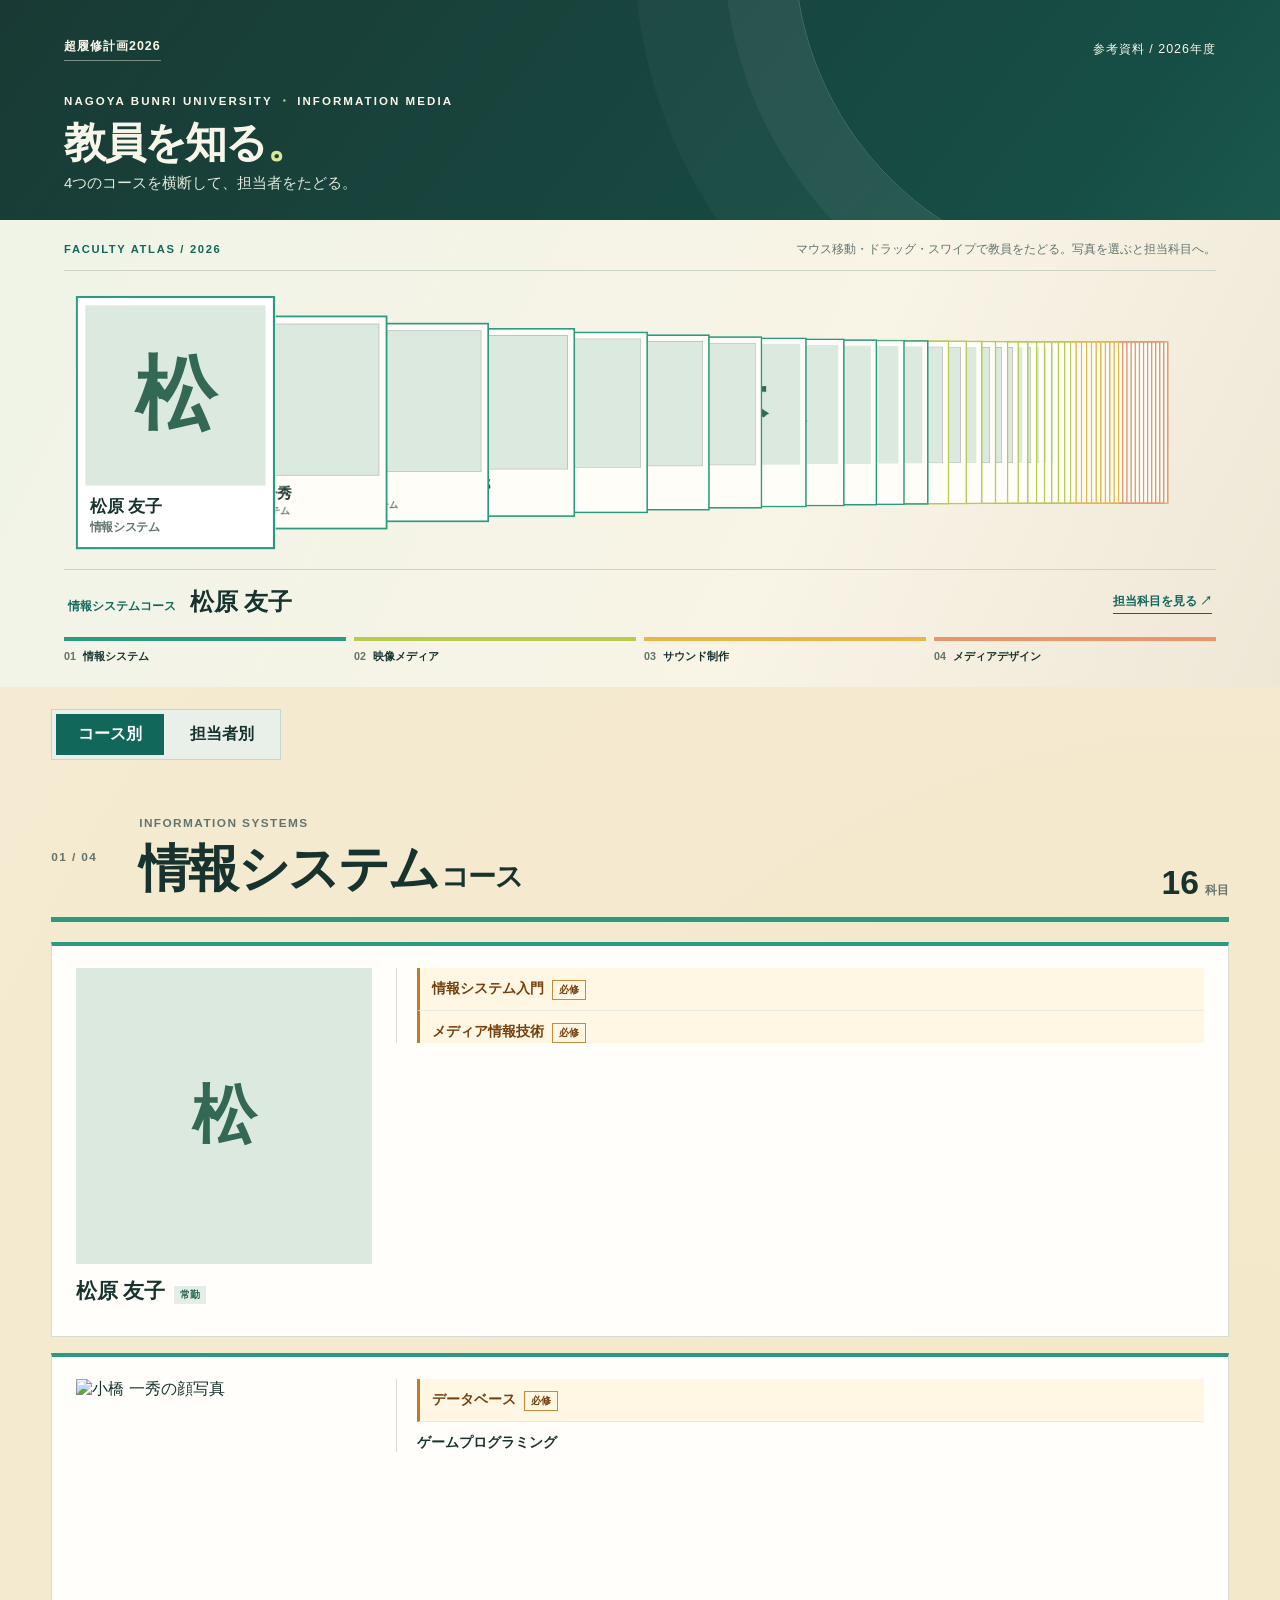
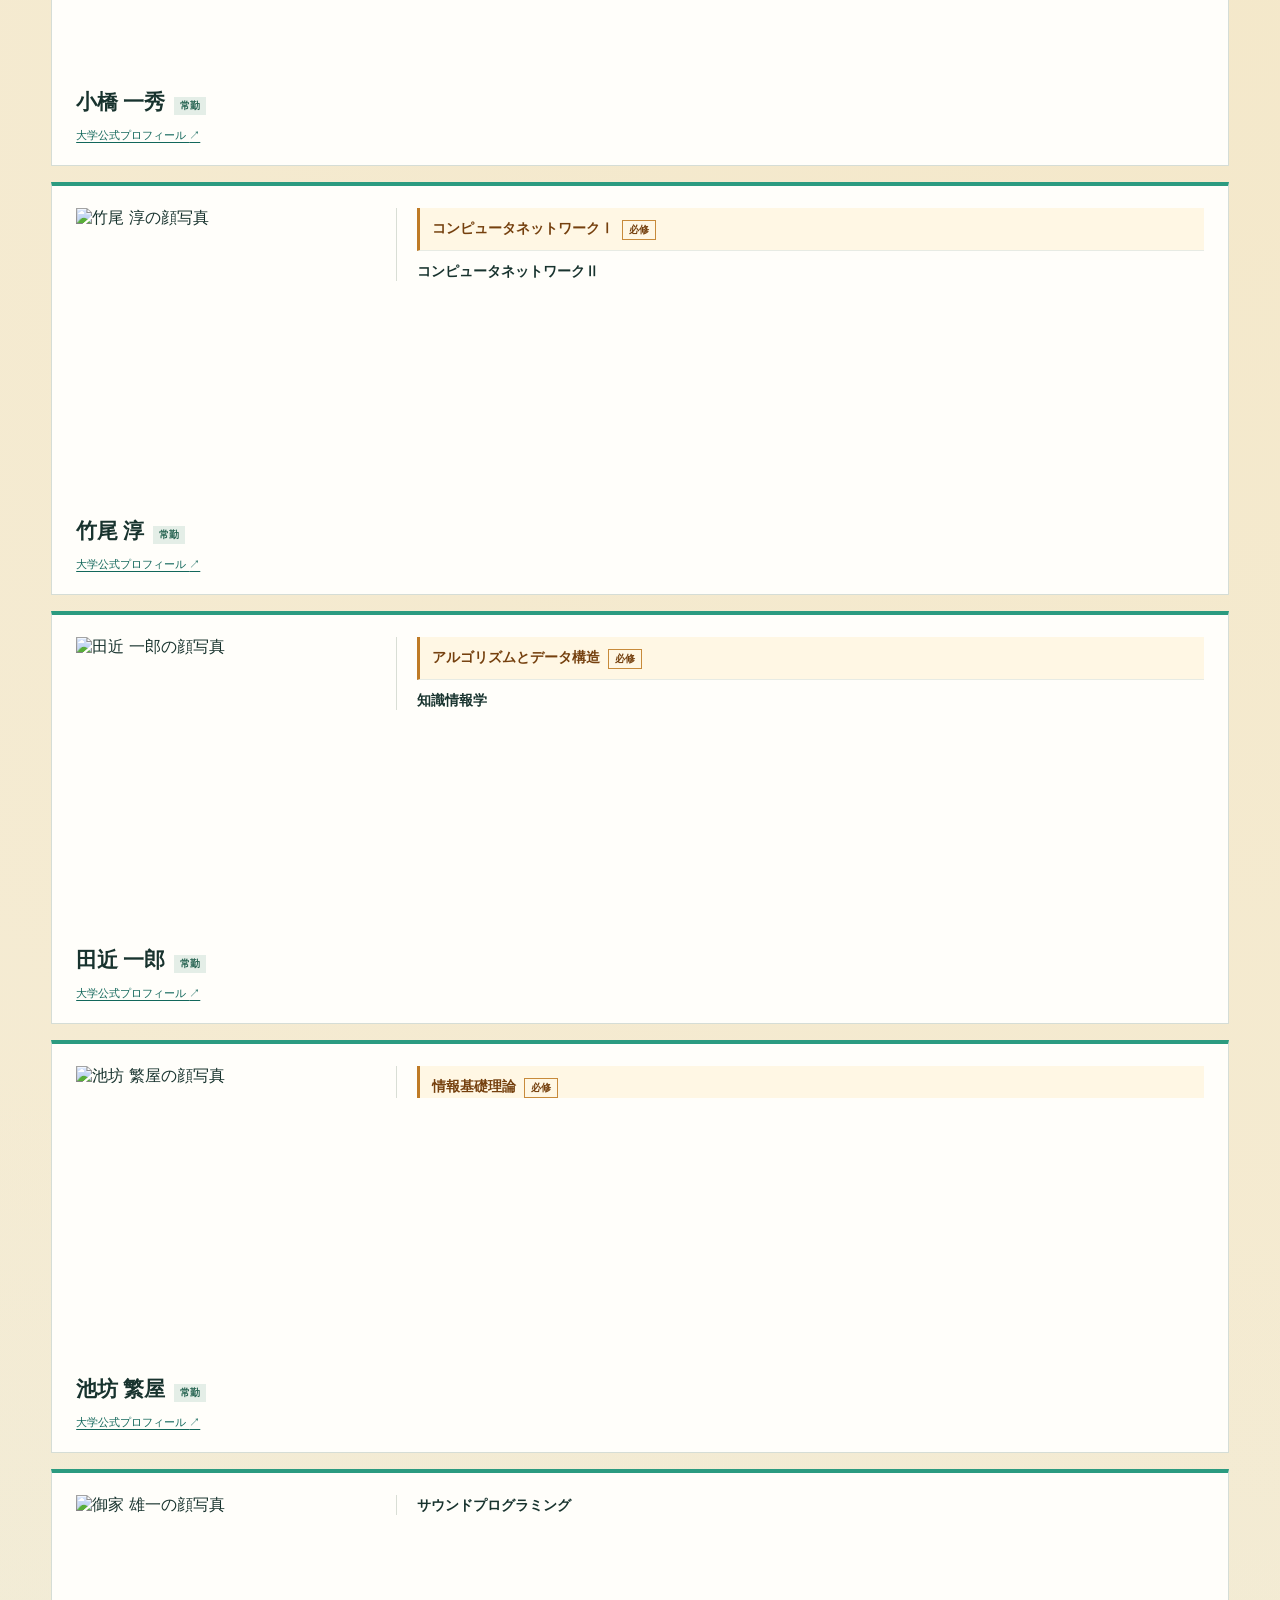
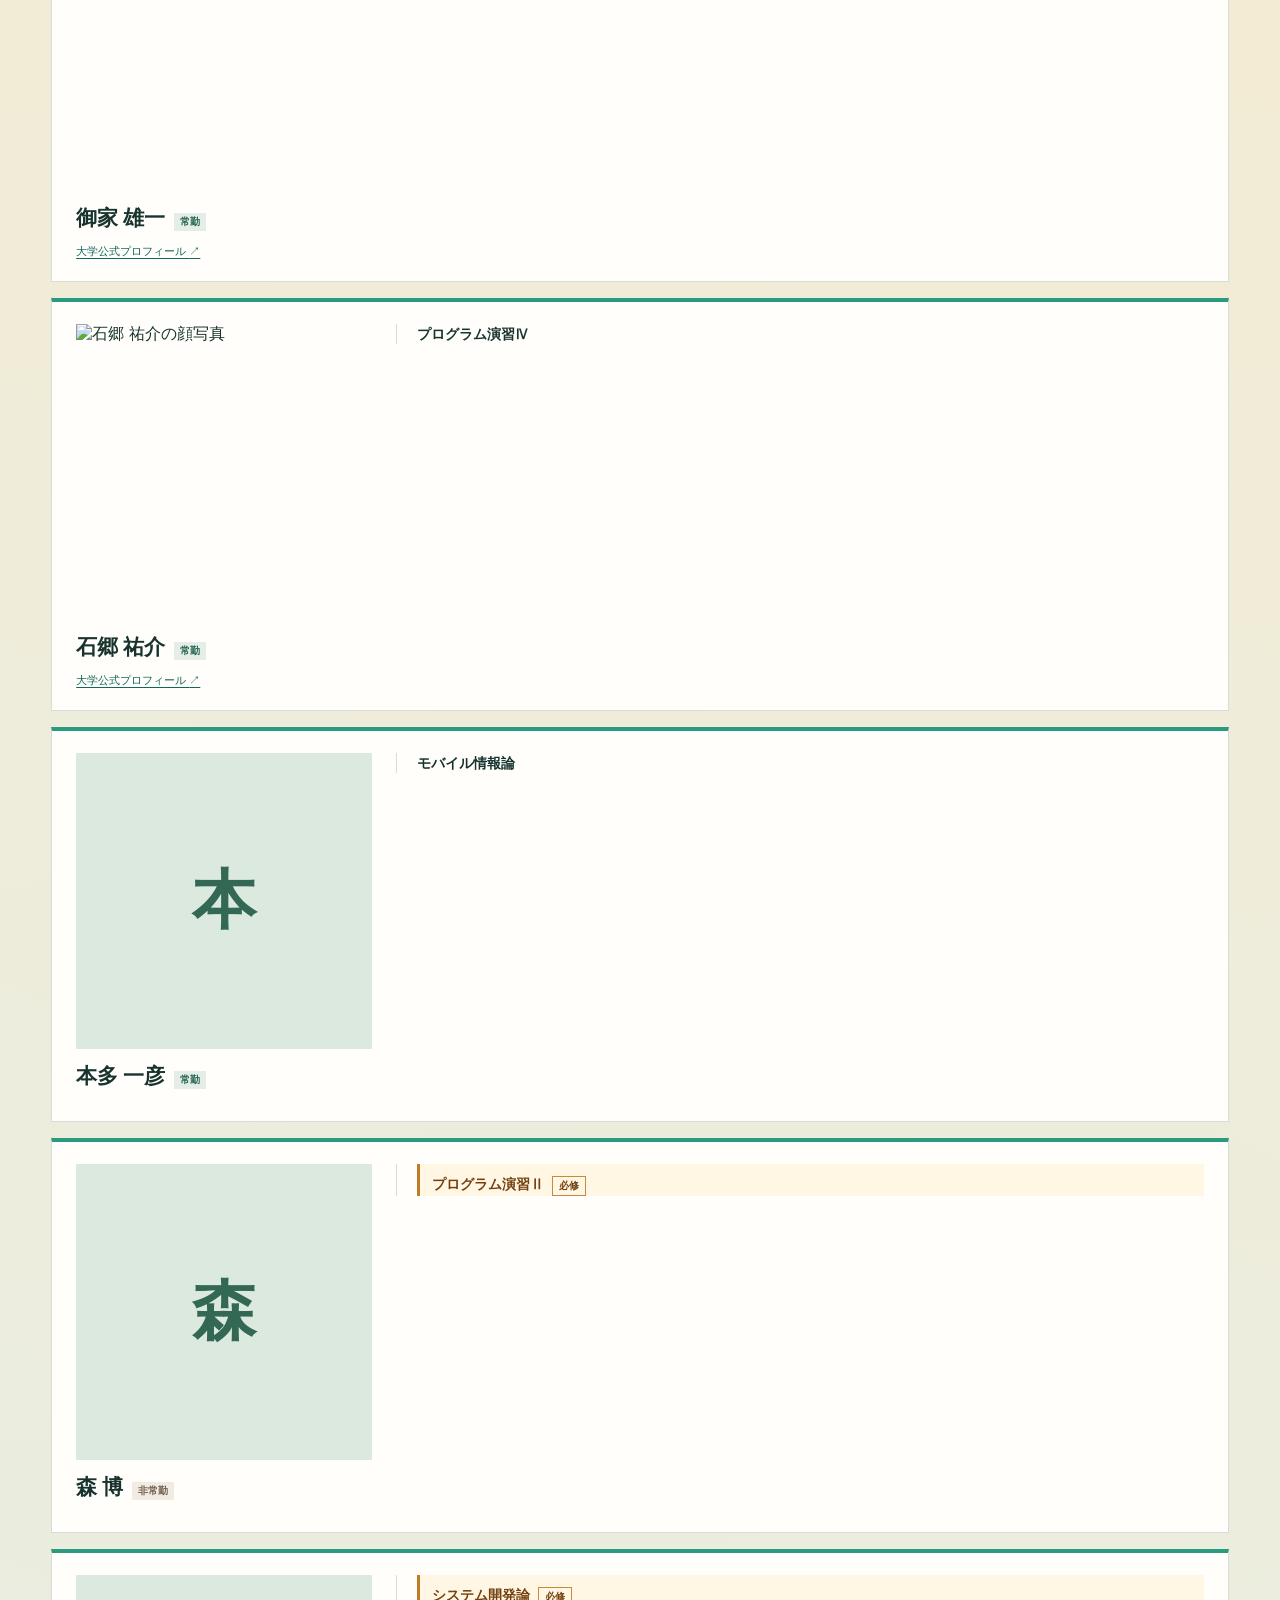
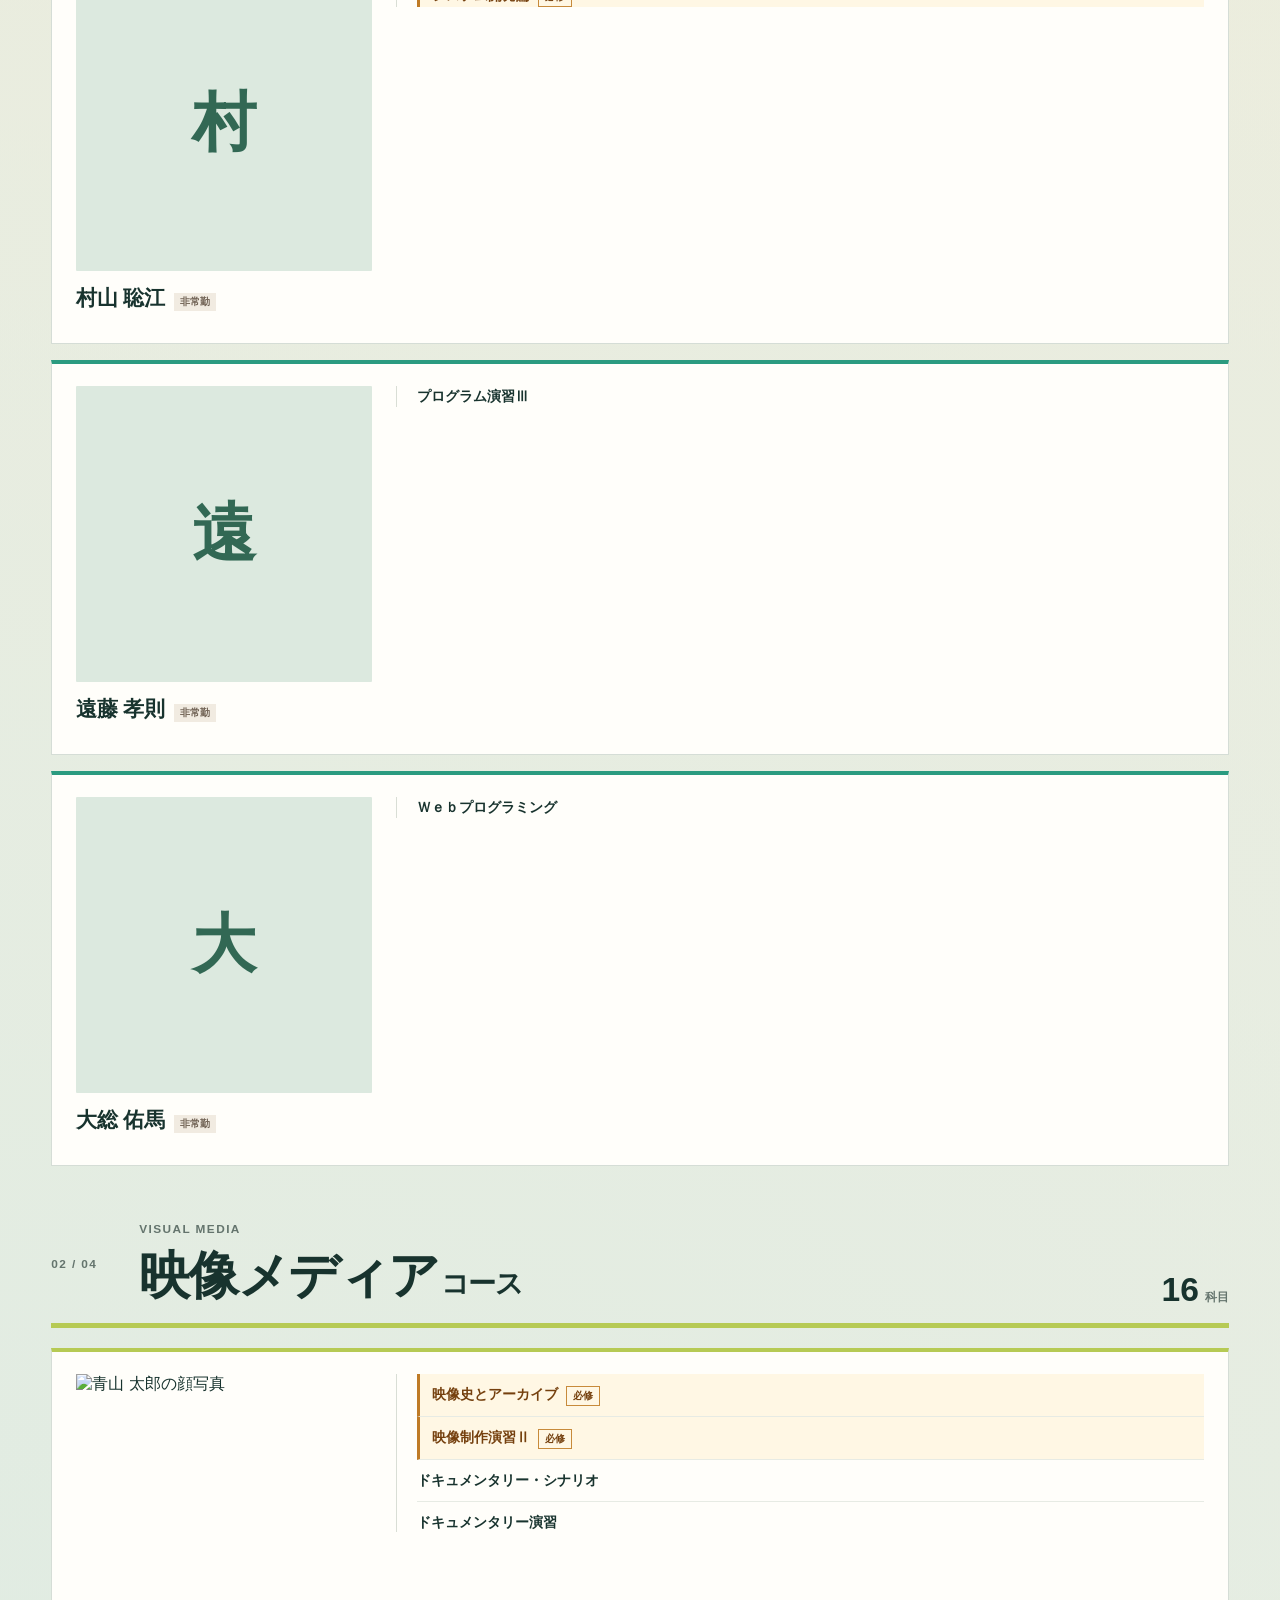
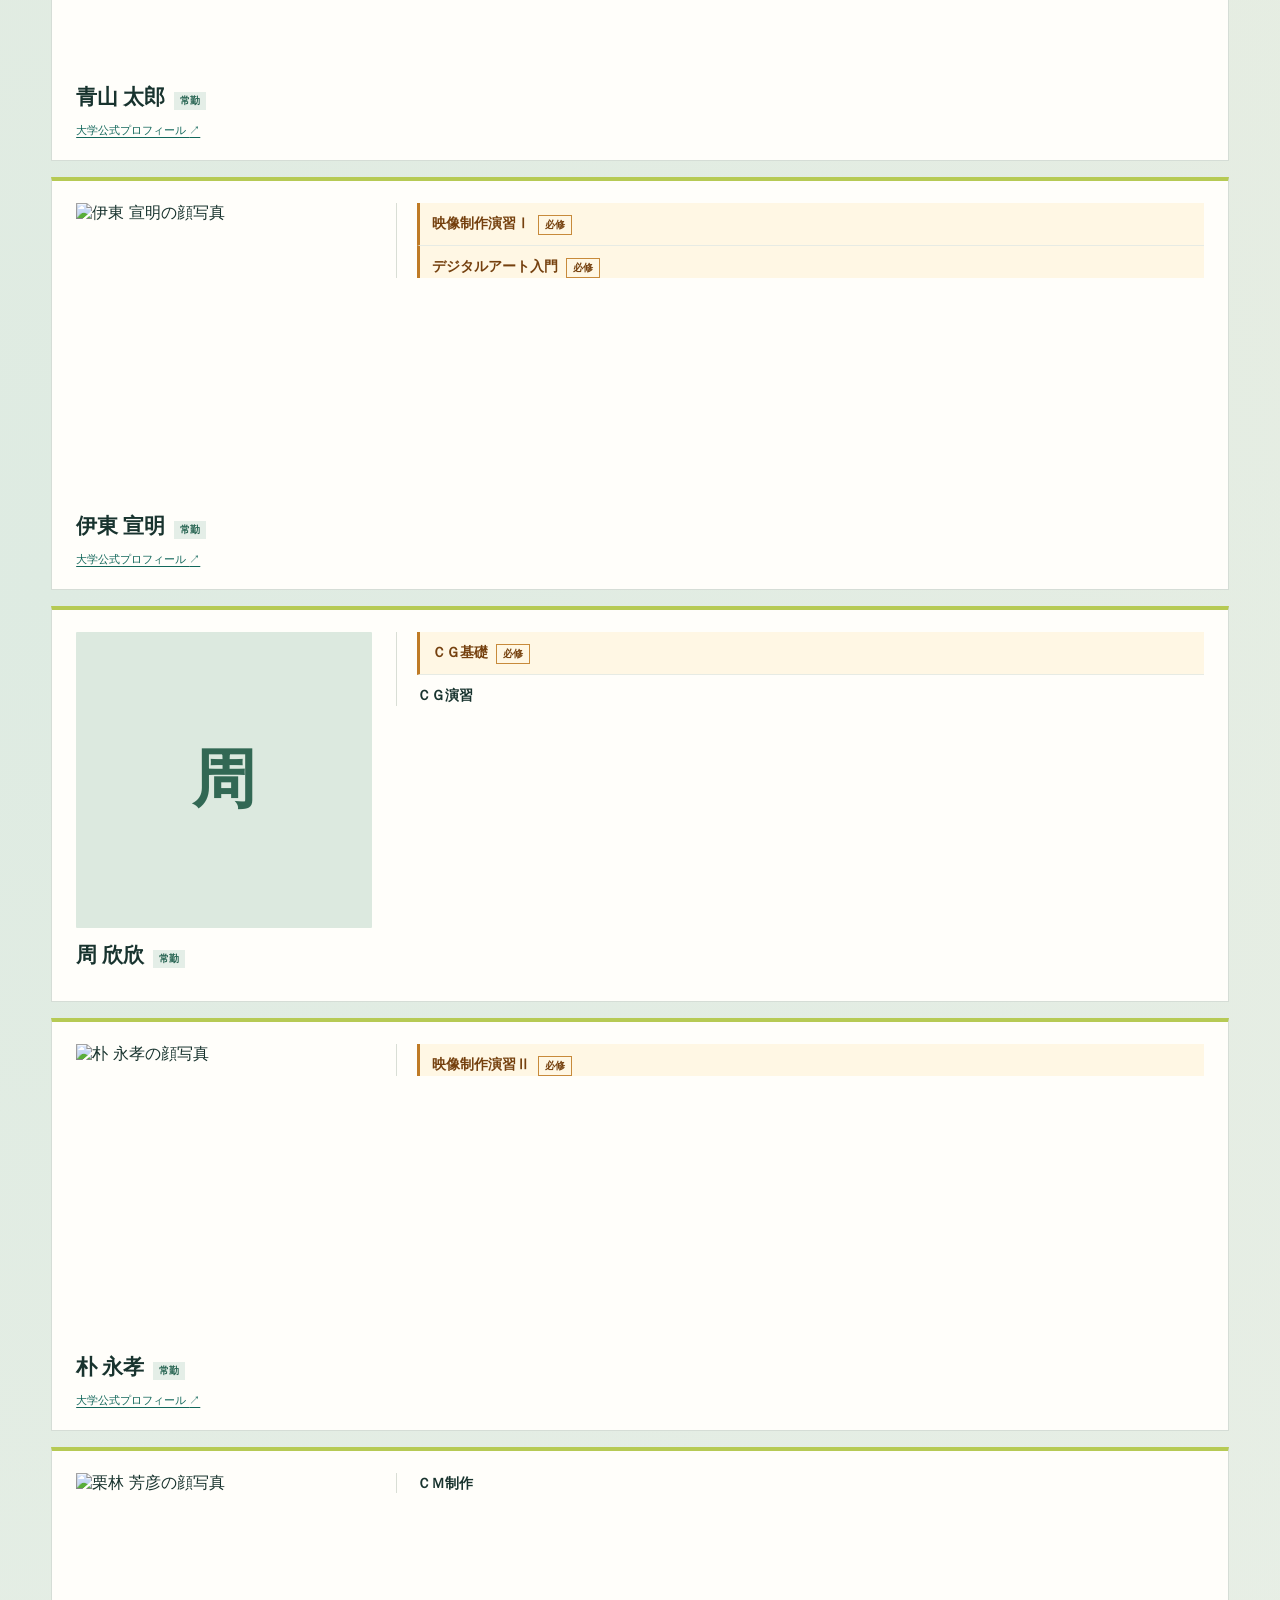
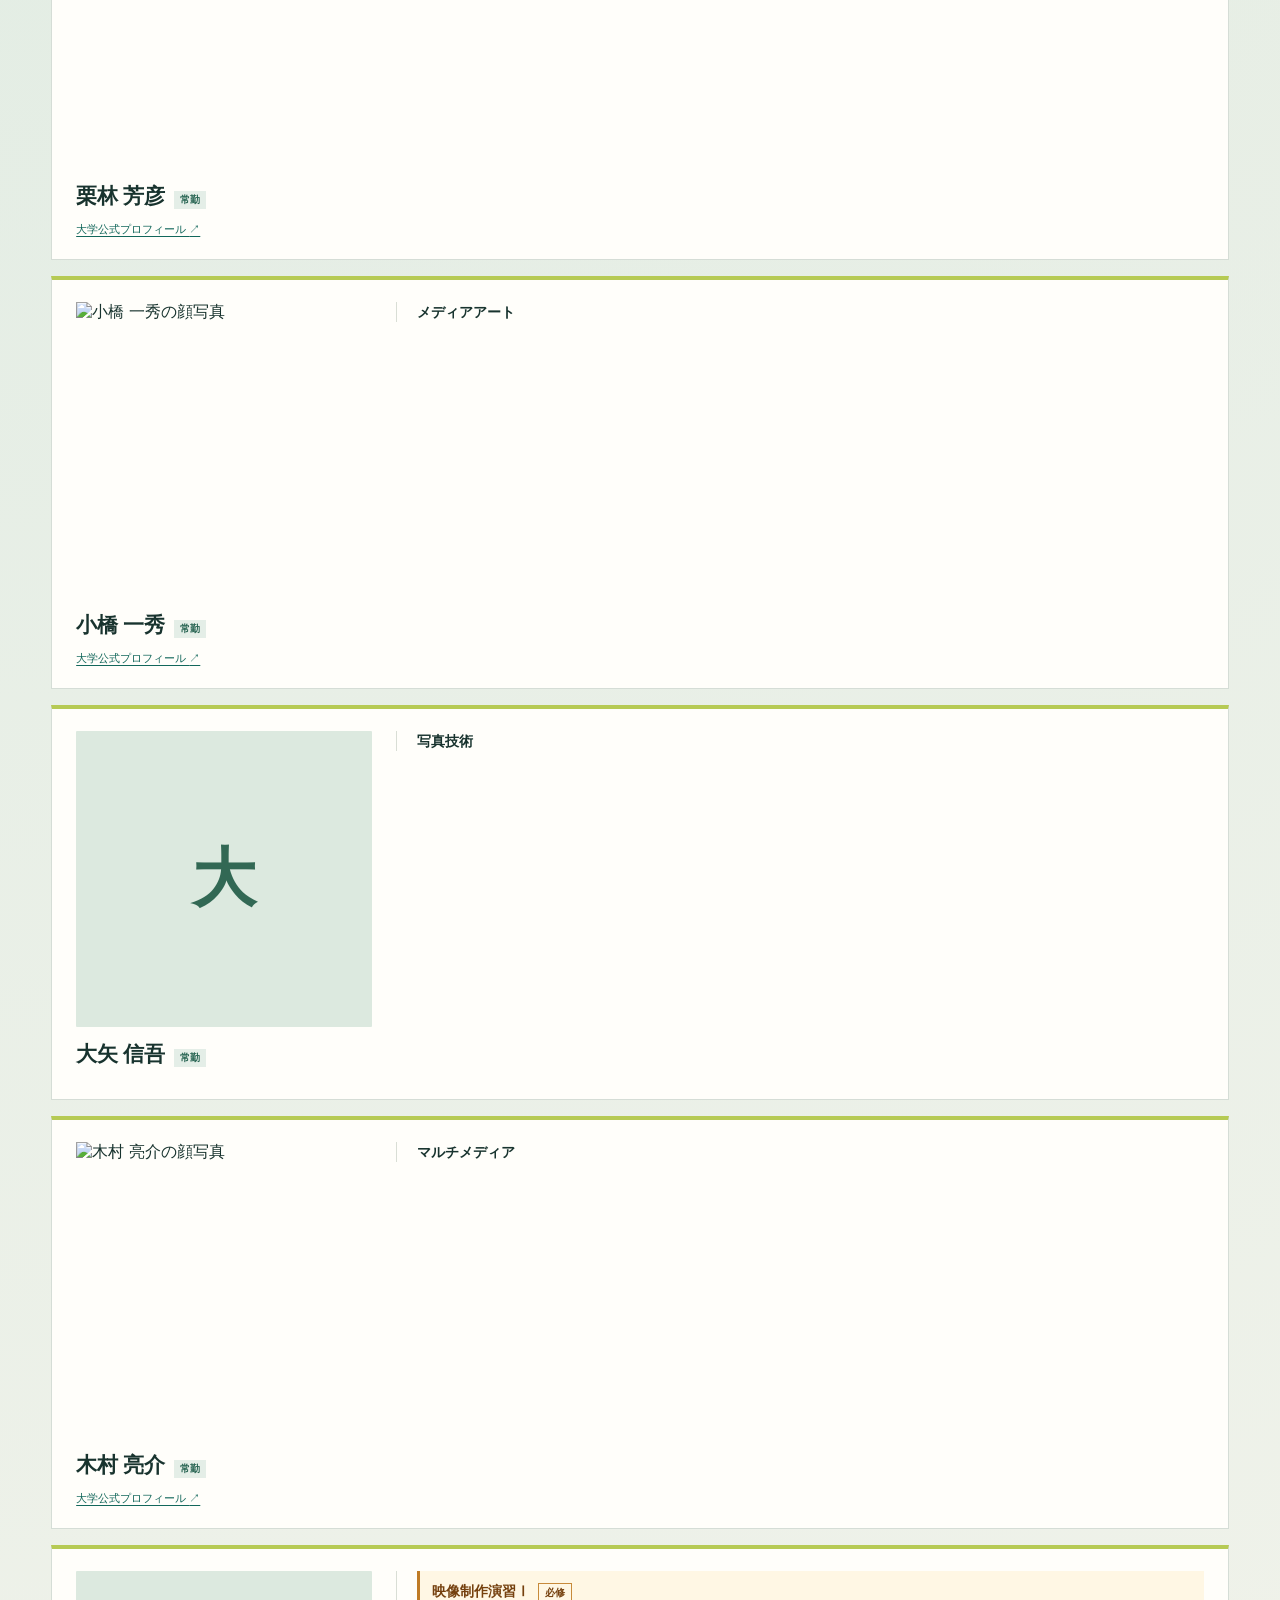
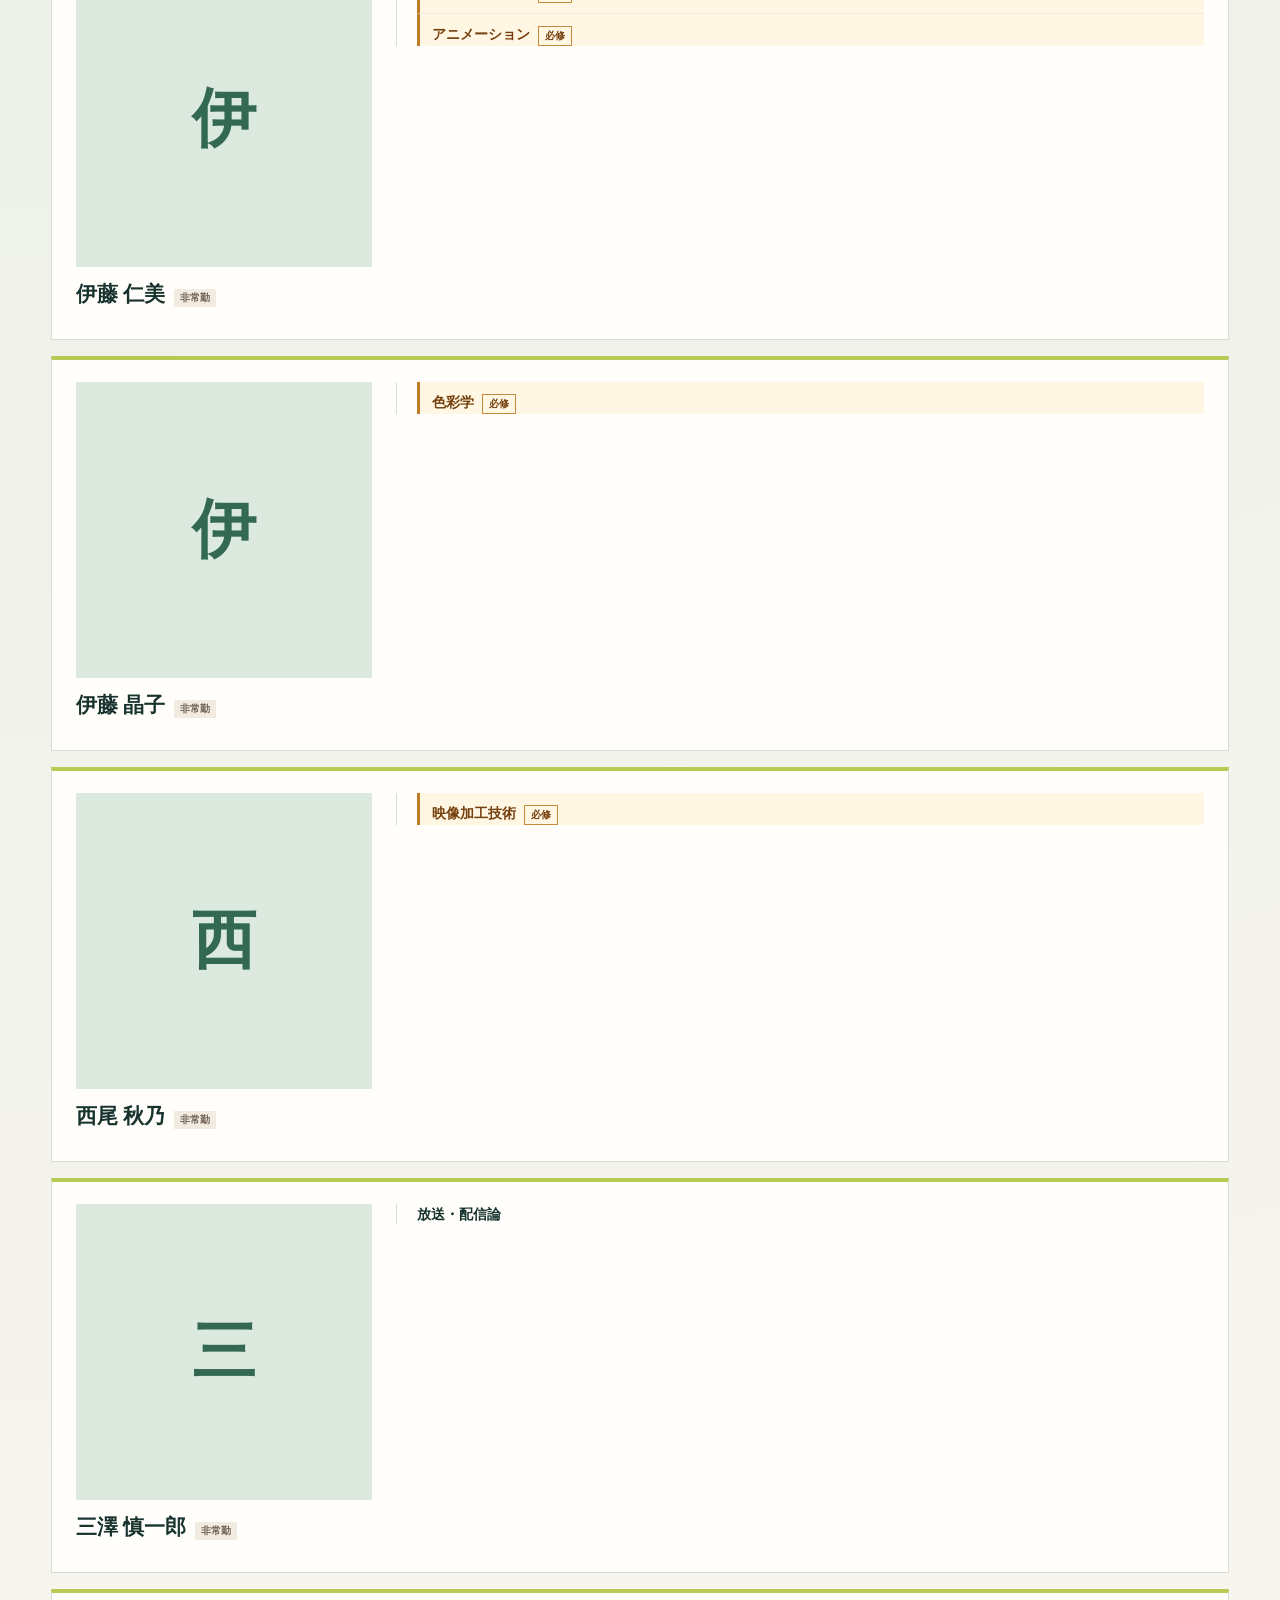
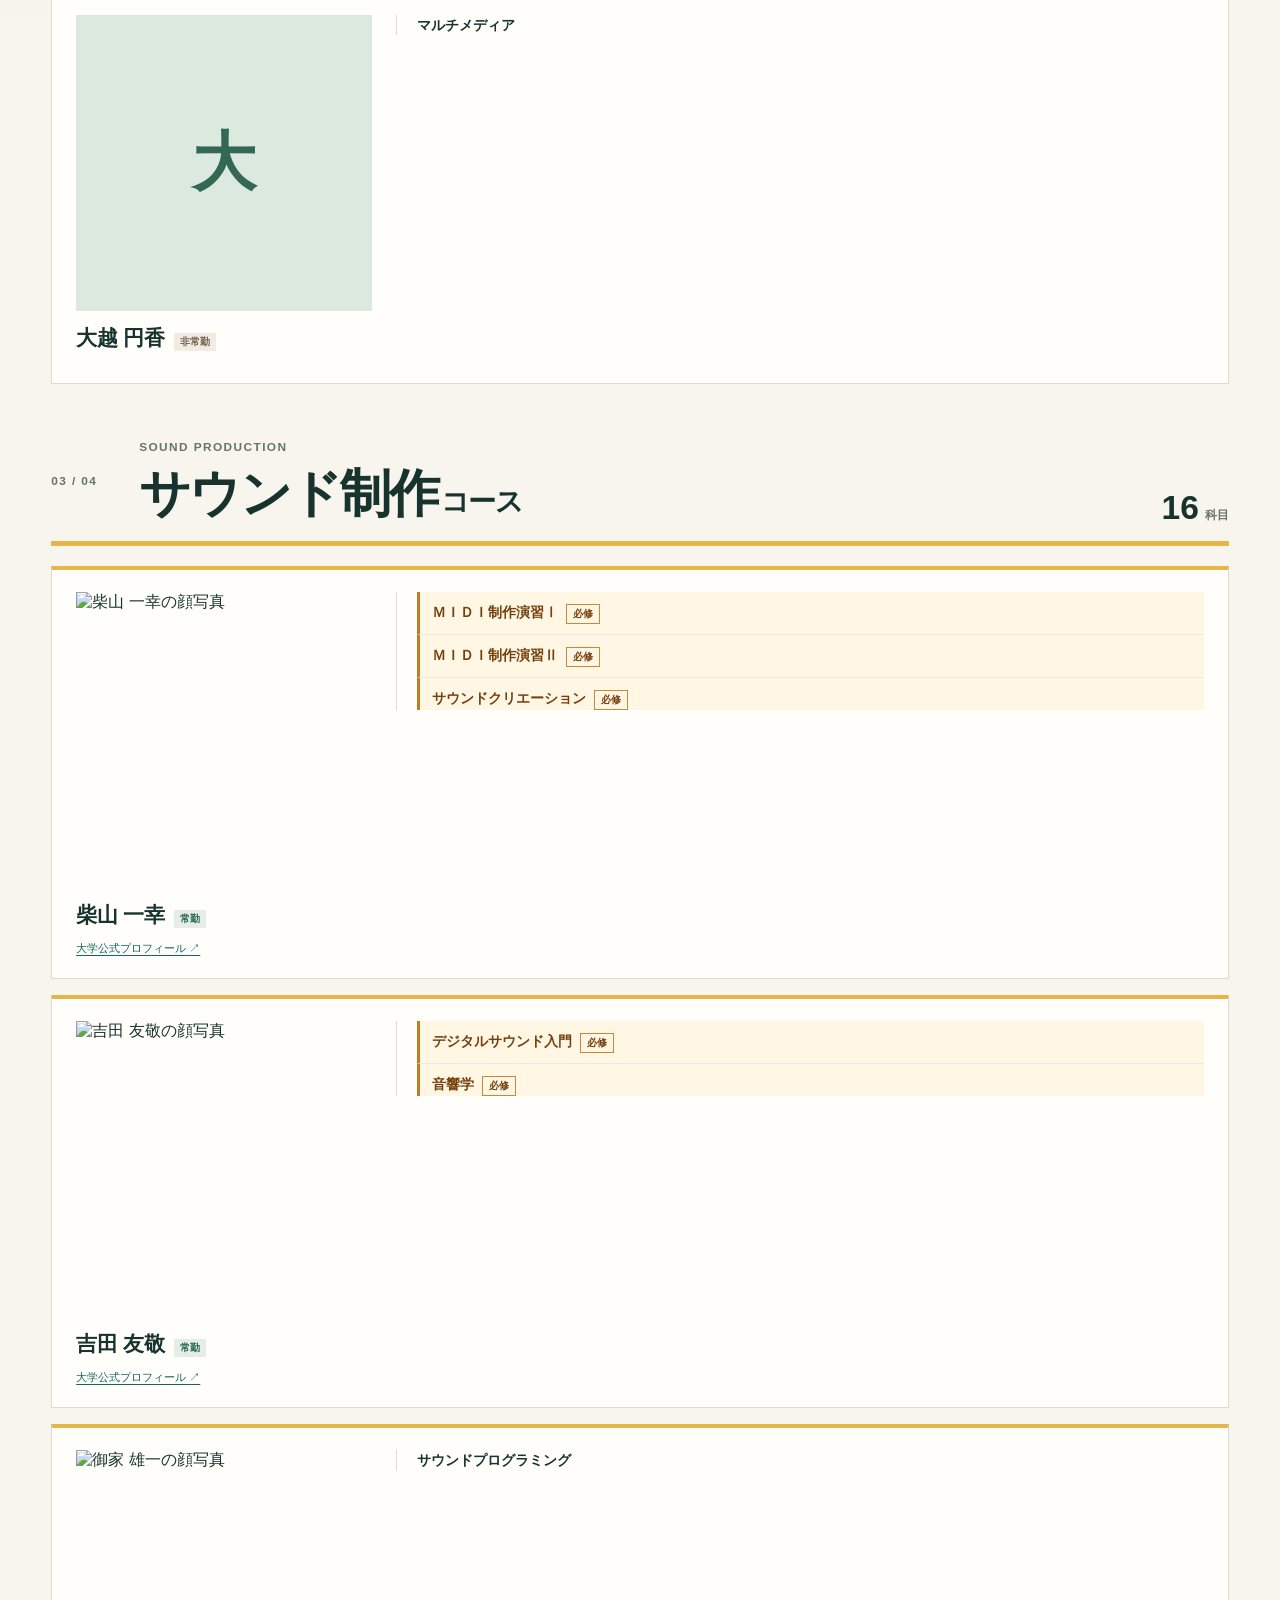
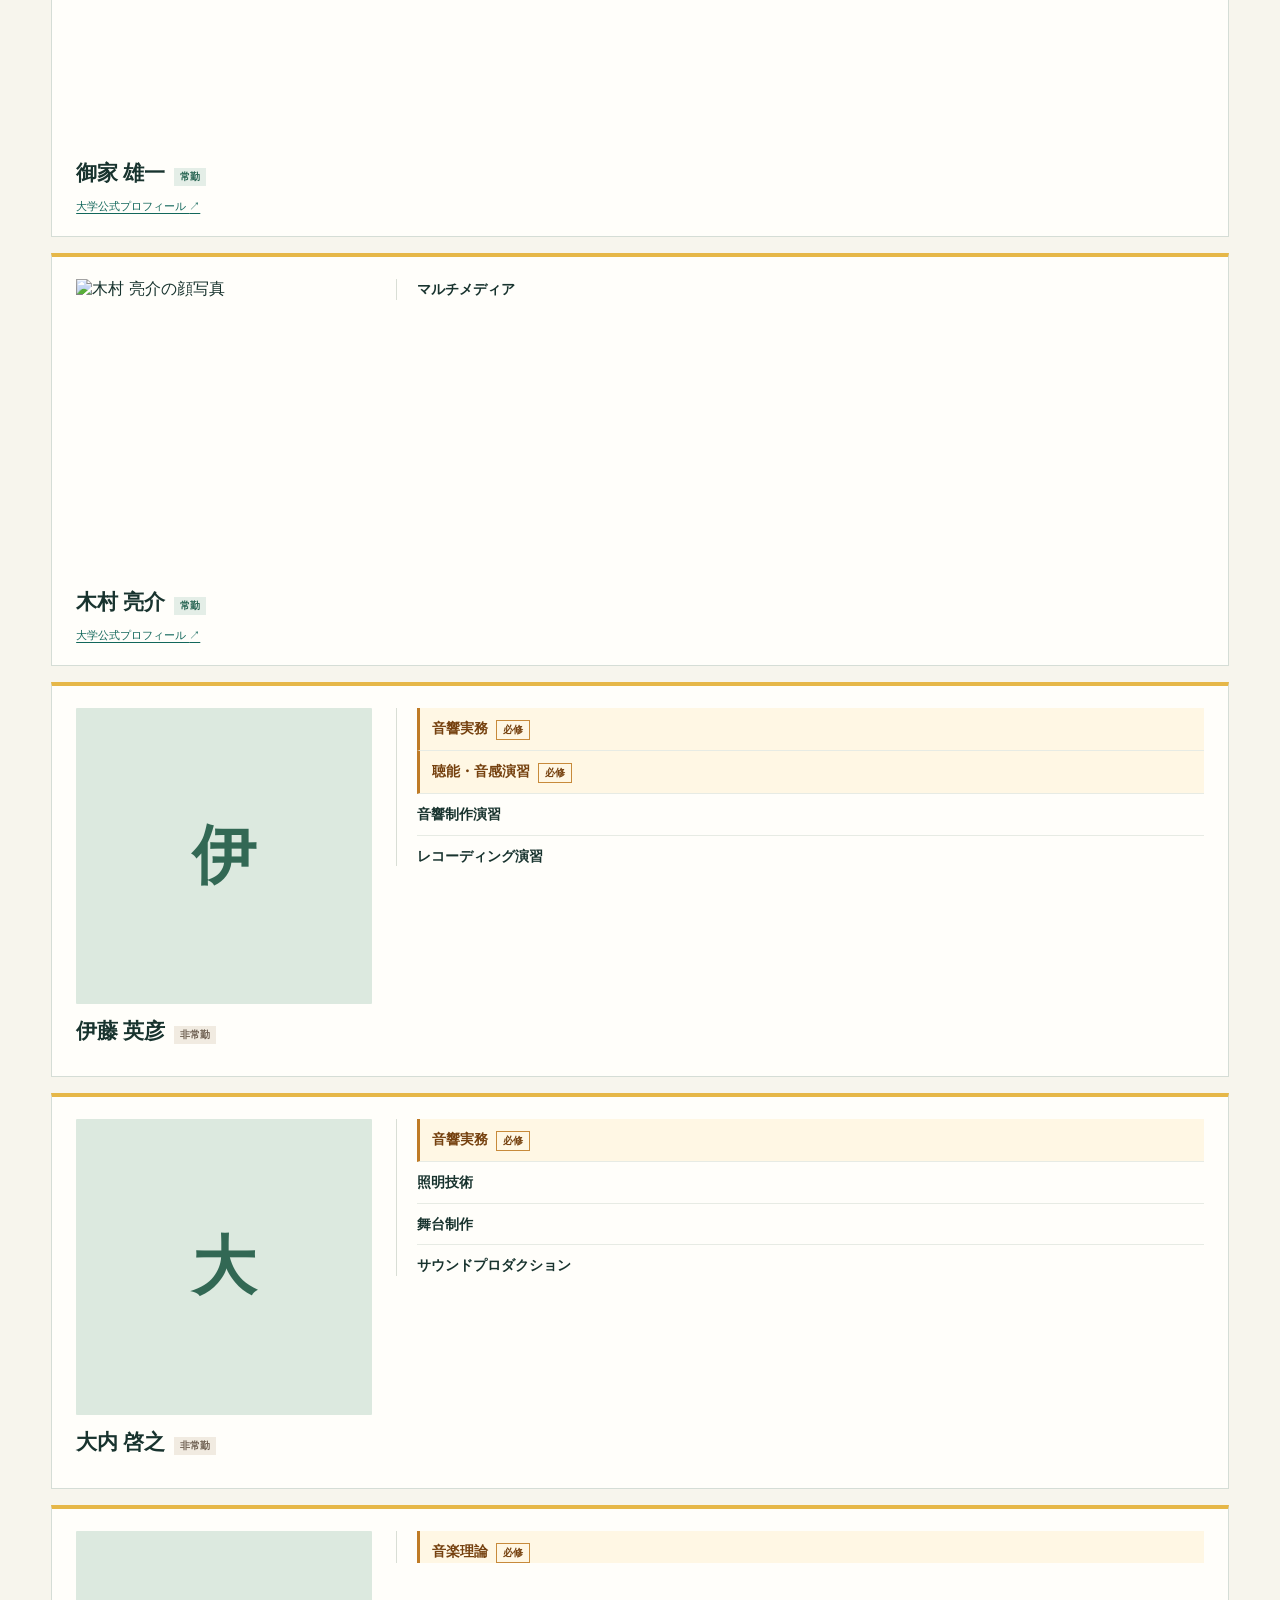
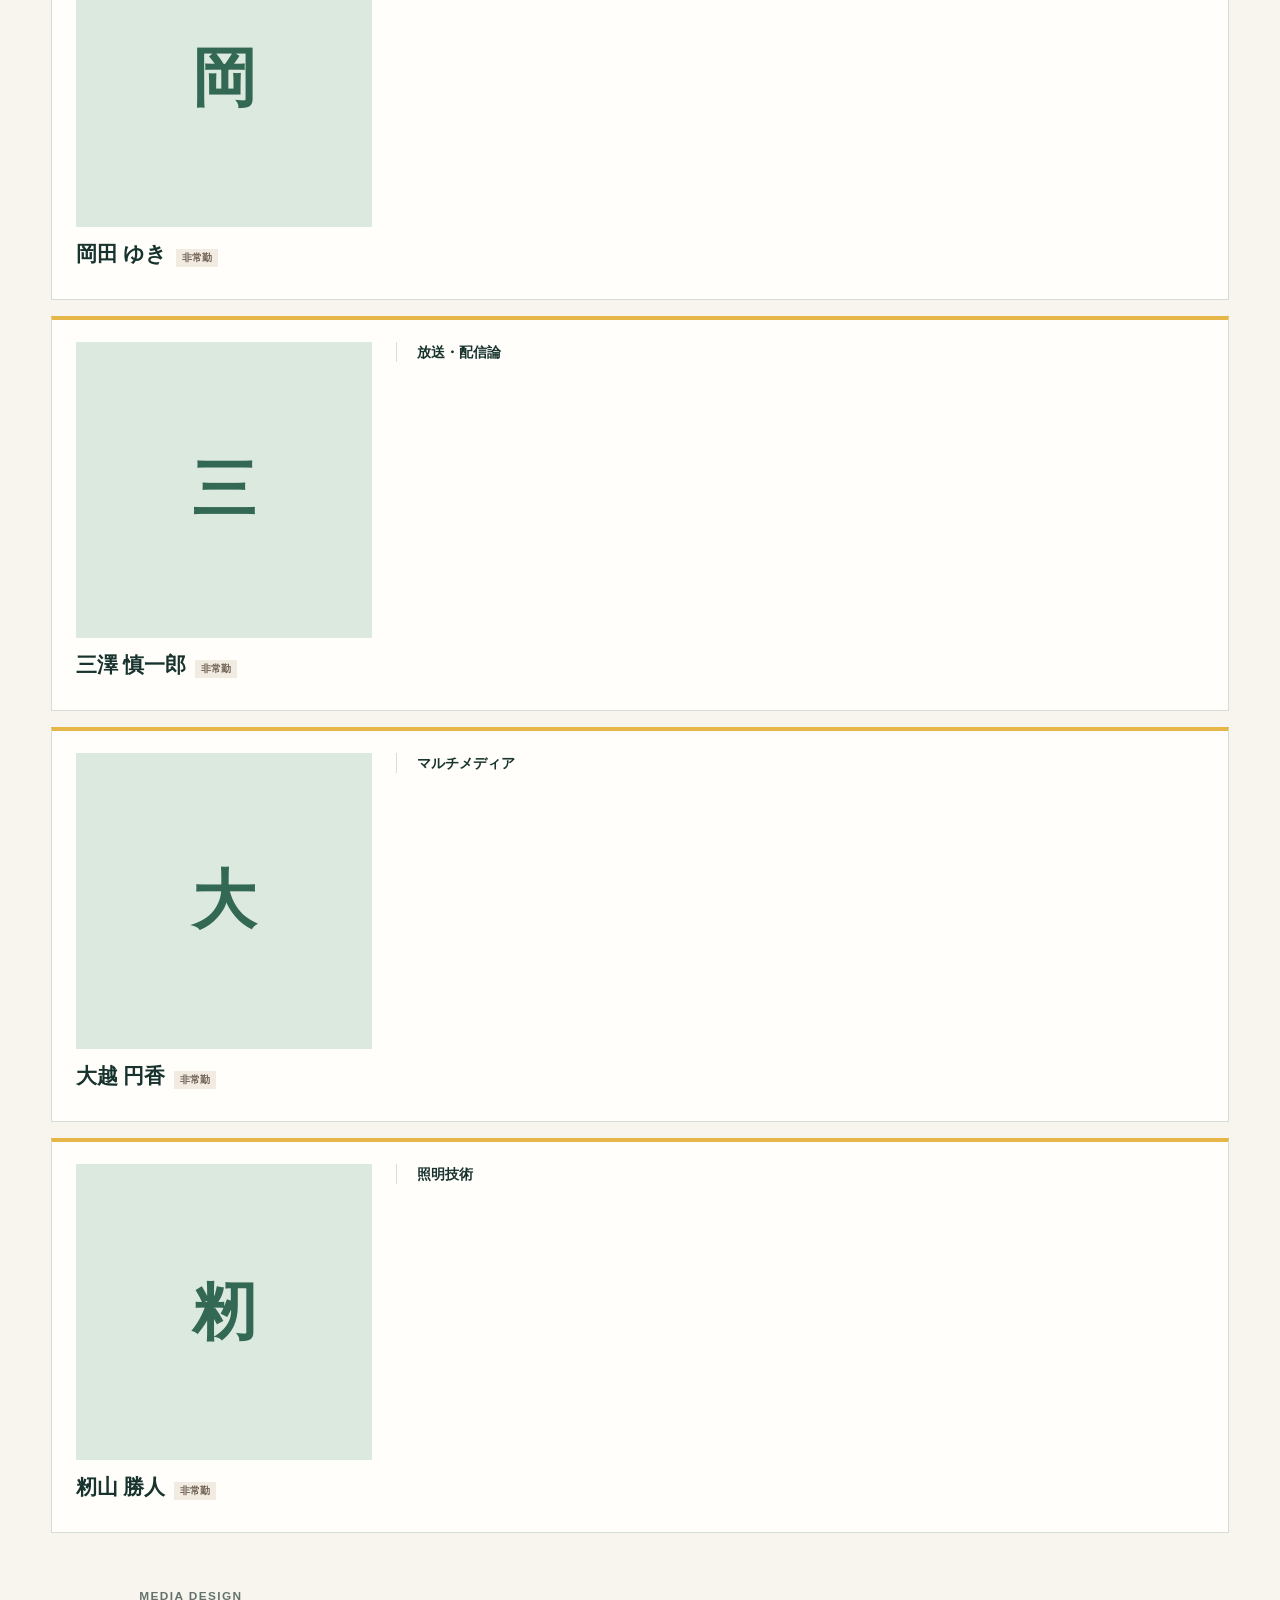
==== commit ce26a248: "Add cross-course faculty atlas carousel" ====
--- a/course-faculty.html
+++ b/course-faculty.html
@@ -14,10 +14,61 @@
       <div class="masthead-top"><a class="project-link" href="./">超履修計画2026</a><span>参考資料 / 2026年度</span></div>
       <div class="masthead-main">
         <p class="eyebrow">NAGOYA BUNRI UNIVERSITY <span>・</span> INFORMATION MEDIA</p>
-        <h1>コース科目と<br><em>担当教員</em></h1>
-        <p class="intro">4つのコースで学ぶ科目と、2026年度の時間割に記載された担当者を一覧にしました。写真は大学公式サイトに掲載されている場合のみ表示しています。</p>
+        <h1>教員を知る<span>。</span></h1>
+        <p class="intro">4つのコースを横断して、担当者をたどる。</p>
       </div>
-      <div class="facts"><div><strong>04</strong><span>コース</span></div><div><strong>65</strong><span>科目掲載</span></div><div><strong>32</strong><span>担当者</span></div><div><strong>13</strong><span>写真あり</span></div></div>
+      <div class="showcase" aria-label="4コースの担当教員アトラス">
+    <div class="showcase-heading"><p class="showcase-kicker">FACULTY ATLAS / 2026</p><p>マウス移動・ドラッグ・スワイプで教員をたどる。写真を選ぶと担当科目へ。</p></div>
+    <div class="showcase-stage" tabindex="0" aria-label="4コースの担当教員。マウスを動かすか、ドラッグ・スワイプで教員を選べます"><a class="showcase-person is-current" data-course="system" href="#faculty-system-1" aria-label="情報システムコース・松原 友子の担当科目へ" tabindex="0" aria-current="true"><span class="showcase-portrait"><span class="showcase-fallback" aria-hidden="true">松</span></span><span class="showcase-person-name">松原 友子</span><span class="showcase-person-course">情報システム</span></a>
+<a class="showcase-person" data-course="system" href="#faculty-system-2" aria-label="情報システムコース・小橋 一秀の担当科目へ" tabindex="-1"><span class="showcase-portrait"><img src="https://www.nagoya-bunri.ac.jp/wp/wp-content/uploads/2022/03/kohashi.jpg" alt="" loading="lazy" decoding="async" referrerpolicy="no-referrer" draggable="false"></span><span class="showcase-person-name">小橋 一秀</span><span class="showcase-person-course">情報システム</span></a>
+<a class="showcase-person" data-course="system" href="#faculty-system-3" aria-label="情報システムコース・竹尾 淳の担当科目へ" tabindex="-1"><span class="showcase-portrait"><img src="https://www.nagoya-bunri.ac.jp/wp/wp-content/uploads/2024/08/プロフィール顔写真_竹尾_StarMaker-427x640.jpg" alt="" loading="lazy" decoding="async" referrerpolicy="no-referrer" draggable="false"></span><span class="showcase-person-name">竹尾 淳</span><span class="showcase-person-course">情報システム</span></a>
+<a class="showcase-person" data-course="system" href="#faculty-system-4" aria-label="情報システムコース・田近 一郎の担当科目へ" tabindex="-1"><span class="showcase-portrait"><img src="https://www.nagoya-bunri.ac.jp/wp/wp-content/uploads/2022/03/tajika.jpg" alt="" loading="lazy" decoding="async" referrerpolicy="no-referrer" draggable="false"></span><span class="showcase-person-name">田近 一郎</span><span class="showcase-person-course">情報システム</span></a>
+<a class="showcase-person" data-course="system" href="#faculty-system-5" aria-label="情報システムコース・池坊 繁屋の担当科目へ" tabindex="-1"><span class="showcase-portrait"><img src="https://www.nagoya-bunri.ac.jp/wp/wp-content/uploads/2023/04/ikebo_photo-493x640.jpg" alt="" loading="lazy" decoding="async" referrerpolicy="no-referrer" draggable="false"></span><span class="showcase-person-name">池坊 繁屋</span><span class="showcase-person-course">情報システム</span></a>
+<a class="showcase-person" data-course="system" href="#faculty-system-6" aria-label="情報システムコース・御家 雄一の担当科目へ" tabindex="-1"><span class="showcase-portrait"><img src="https://www.nagoya-bunri.ac.jp/wp/wp-content/uploads/2024/03/oie-yuichi-512x640.jpg" alt="" loading="lazy" decoding="async" referrerpolicy="no-referrer" draggable="false"></span><span class="showcase-person-name">御家 雄一</span><span class="showcase-person-course">情報システム</span></a>
+<a class="showcase-person" data-course="system" href="#faculty-system-7" aria-label="情報システムコース・石郷 祐介の担当科目へ" tabindex="-1"><span class="showcase-portrait"><img src="https://www.nagoya-bunri.ac.jp/wp/wp-content/uploads/2024/03/ishigo.yusuke.jpg" alt="" loading="lazy" decoding="async" referrerpolicy="no-referrer" draggable="false"></span><span class="showcase-person-name">石郷 祐介</span><span class="showcase-person-course">情報システム</span></a>
+<a class="showcase-person" data-course="system" href="#faculty-system-8" aria-label="情報システムコース・本多 一彦の担当科目へ" tabindex="-1"><span class="showcase-portrait"><span class="showcase-fallback" aria-hidden="true">本</span></span><span class="showcase-person-name">本多 一彦</span><span class="showcase-person-course">情報システム</span></a>
+<a class="showcase-person" data-course="system" href="#faculty-system-9" aria-label="情報システムコース・森 博の担当科目へ" tabindex="-1"><span class="showcase-portrait"><span class="showcase-fallback" aria-hidden="true">森</span></span><span class="showcase-person-name">森 博</span><span class="showcase-person-course">情報システム</span></a>
+<a class="showcase-person" data-course="system" href="#faculty-system-10" aria-label="情報システムコース・村山 聡江の担当科目へ" tabindex="-1"><span class="showcase-portrait"><span class="showcase-fallback" aria-hidden="true">村</span></span><span class="showcase-person-name">村山 聡江</span><span class="showcase-person-course">情報システム</span></a>
+<a class="showcase-person" data-course="system" href="#faculty-system-11" aria-label="情報システムコース・遠藤 孝則の担当科目へ" tabindex="-1"><span class="showcase-portrait"><span class="showcase-fallback" aria-hidden="true">遠</span></span><span class="showcase-person-name">遠藤 孝則</span><span class="showcase-person-course">情報システム</span></a>
+<a class="showcase-person" data-course="system" href="#faculty-system-12" aria-label="情報システムコース・大総 佑馬の担当科目へ" tabindex="-1"><span class="showcase-portrait"><span class="showcase-fallback" aria-hidden="true">大</span></span><span class="showcase-person-name">大総 佑馬</span><span class="showcase-person-course">情報システム</span></a>
+<a class="showcase-person" data-course="movie" href="#faculty-movie-1" aria-label="映像メディアコース・青山 太郎の担当科目へ" tabindex="-1"><span class="showcase-portrait"><img src="https://www.nagoya-bunri.ac.jp/wp/wp-content/uploads/2022/03/2025_480.jpg" alt="" loading="lazy" decoding="async" referrerpolicy="no-referrer" draggable="false"></span><span class="showcase-person-name">青山 太郎</span><span class="showcase-person-course">映像メディア</span></a>
+<a class="showcase-person" data-course="movie" href="#faculty-movie-2" aria-label="映像メディアコース・伊東 宣明の担当科目へ" tabindex="-1"><span class="showcase-portrait"><img src="https://www.nagoya-bunri.ac.jp/wp/wp-content/uploads/2023/03/%E3%82%A2%E3%83%BC%E3%83%86%E3%82%A3%E3%82%B9%E3%83%88%E5%86%99%E7%9C%9F-640x640.jpg" alt="" loading="lazy" decoding="async" referrerpolicy="no-referrer" draggable="false"></span><span class="showcase-person-name">伊東 宣明</span><span class="showcase-person-course">映像メディア</span></a>
+<a class="showcase-person" data-course="movie" href="#faculty-movie-3" aria-label="映像メディアコース・周 欣欣の担当科目へ" tabindex="-1"><span class="showcase-portrait"><span class="showcase-fallback" aria-hidden="true">周</span></span><span class="showcase-person-name">周 欣欣</span><span class="showcase-person-course">映像メディア</span></a>
+<a class="showcase-person" data-course="movie" href="#faculty-movie-4" aria-label="映像メディアコース・朴 永孝の担当科目へ" tabindex="-1"><span class="showcase-portrait"><img src="https://www.nagoya-bunri.ac.jp/wp/wp-content/uploads/2024/03/portrait-435x640.jpg" alt="" loading="lazy" decoding="async" referrerpolicy="no-referrer" draggable="false"></span><span class="showcase-person-name">朴 永孝</span><span class="showcase-person-course">映像メディア</span></a>
+<a class="showcase-person" data-course="movie" href="#faculty-movie-5" aria-label="映像メディアコース・栗林 芳彦の担当科目へ" tabindex="-1"><span class="showcase-portrait"><img src="https://www.nagoya-bunri.ac.jp/wp/wp-content/uploads/2022/03/%E6%A0%97%E6%9E%97%E5%86%99%E7%9C%9F480p-427x640.jpg" alt="" loading="lazy" decoding="async" referrerpolicy="no-referrer" draggable="false"></span><span class="showcase-person-name">栗林 芳彦</span><span class="showcase-person-course">映像メディア</span></a>
+<a class="showcase-person" data-course="movie" href="#faculty-movie-6" aria-label="映像メディアコース・小橋 一秀の担当科目へ" tabindex="-1"><span class="showcase-portrait"><img src="https://www.nagoya-bunri.ac.jp/wp/wp-content/uploads/2022/03/kohashi.jpg" alt="" loading="lazy" decoding="async" referrerpolicy="no-referrer" draggable="false"></span><span class="showcase-person-name">小橋 一秀</span><span class="showcase-person-course">映像メディア</span></a>
+<a class="showcase-person" data-course="movie" href="#faculty-movie-7" aria-label="映像メディアコース・大矢 信吾の担当科目へ" tabindex="-1"><span class="showcase-portrait"><span class="showcase-fallback" aria-hidden="true">大</span></span><span class="showcase-person-name">大矢 信吾</span><span class="showcase-person-course">映像メディア</span></a>
+<a class="showcase-person" data-course="movie" href="#faculty-movie-8" aria-label="映像メディアコース・木村 亮介の担当科目へ" tabindex="-1"><span class="showcase-portrait"><img src="https://www.nagoya-bunri.ac.jp/wp/wp-content/uploads/2022/03/kimura_b_2.jpg" alt="" loading="lazy" decoding="async" referrerpolicy="no-referrer" draggable="false"></span><span class="showcase-person-name">木村 亮介</span><span class="showcase-person-course">映像メディア</span></a>
+<a class="showcase-person" data-course="movie" href="#faculty-movie-9" aria-label="映像メディアコース・伊藤 仁美の担当科目へ" tabindex="-1"><span class="showcase-portrait"><span class="showcase-fallback" aria-hidden="true">伊</span></span><span class="showcase-person-name">伊藤 仁美</span><span class="showcase-person-course">映像メディア</span></a>
+<a class="showcase-person" data-course="movie" href="#faculty-movie-10" aria-label="映像メディアコース・伊藤 晶子の担当科目へ" tabindex="-1"><span class="showcase-portrait"><span class="showcase-fallback" aria-hidden="true">伊</span></span><span class="showcase-person-name">伊藤 晶子</span><span class="showcase-person-course">映像メディア</span></a>
+<a class="showcase-person" data-course="movie" href="#faculty-movie-11" aria-label="映像メディアコース・西尾 秋乃の担当科目へ" tabindex="-1"><span class="showcase-portrait"><span class="showcase-fallback" aria-hidden="true">西</span></span><span class="showcase-person-name">西尾 秋乃</span><span class="showcase-person-course">映像メディア</span></a>
+<a class="showcase-person" data-course="movie" href="#faculty-movie-12" aria-label="映像メディアコース・三澤 慎一郎の担当科目へ" tabindex="-1"><span class="showcase-portrait"><span class="showcase-fallback" aria-hidden="true">三</span></span><span class="showcase-person-name">三澤 慎一郎</span><span class="showcase-person-course">映像メディア</span></a>
+<a class="showcase-person" data-course="movie" href="#faculty-movie-13" aria-label="映像メディアコース・大越 円香の担当科目へ" tabindex="-1"><span class="showcase-portrait"><span class="showcase-fallback" aria-hidden="true">大</span></span><span class="showcase-person-name">大越 円香</span><span class="showcase-person-course">映像メディア</span></a>
+<a class="showcase-person" data-course="sound" href="#faculty-sound-1" aria-label="サウンド制作コース・柴山 一幸の担当科目へ" tabindex="-1"><span class="showcase-portrait"><img src="https://www.nagoya-bunri.ac.jp/wp/wp-content/uploads/2022/03/Shibayama_Kazuyuki.jpg" alt="" loading="lazy" decoding="async" referrerpolicy="no-referrer" draggable="false"></span><span class="showcase-person-name">柴山 一幸</span><span class="showcase-person-course">サウンド制作</span></a>
+<a class="showcase-person" data-course="sound" href="#faculty-sound-2" aria-label="サウンド制作コース・吉田 友敬の担当科目へ" tabindex="-1"><span class="showcase-portrait"><img src="https://www.nagoya-bunri.ac.jp/wp/wp-content/uploads/2022/03/%E9%A1%94%E5%86%99%E7%9C%9F%E5%B9%B3%E6%9C%8D-480x640.jpg" alt="" loading="lazy" decoding="async" referrerpolicy="no-referrer" draggable="false"></span><span class="showcase-person-name">吉田 友敬</span><span class="showcase-person-course">サウンド制作</span></a>
+<a class="showcase-person" data-course="sound" href="#faculty-sound-3" aria-label="サウンド制作コース・御家 雄一の担当科目へ" tabindex="-1"><span class="showcase-portrait"><img src="https://www.nagoya-bunri.ac.jp/wp/wp-content/uploads/2024/03/oie-yuichi-512x640.jpg" alt="" loading="lazy" decoding="async" referrerpolicy="no-referrer" draggable="false"></span><span class="showcase-person-name">御家 雄一</span><span class="showcase-person-course">サウンド制作</span></a>
+<a class="showcase-person" data-course="sound" href="#faculty-sound-4" aria-label="サウンド制作コース・木村 亮介の担当科目へ" tabindex="-1"><span class="showcase-portrait"><img src="https://www.nagoya-bunri.ac.jp/wp/wp-content/uploads/2022/03/kimura_b_2.jpg" alt="" loading="lazy" decoding="async" referrerpolicy="no-referrer" draggable="false"></span><span class="showcase-person-name">木村 亮介</span><span class="showcase-person-course">サウンド制作</span></a>
+<a class="showcase-person" data-course="sound" href="#faculty-sound-5" aria-label="サウンド制作コース・伊藤 英彦の担当科目へ" tabindex="-1"><span class="showcase-portrait"><span class="showcase-fallback" aria-hidden="true">伊</span></span><span class="showcase-person-name">伊藤 英彦</span><span class="showcase-person-course">サウンド制作</span></a>
+<a class="showcase-person" data-course="sound" href="#faculty-sound-6" aria-label="サウンド制作コース・大内 啓之の担当科目へ" tabindex="-1"><span class="showcase-portrait"><span class="showcase-fallback" aria-hidden="true">大</span></span><span class="showcase-person-name">大内 啓之</span><span class="showcase-person-course">サウンド制作</span></a>
+<a class="showcase-person" data-course="sound" href="#faculty-sound-7" aria-label="サウンド制作コース・岡田 ゆきの担当科目へ" tabindex="-1"><span class="showcase-portrait"><span class="showcase-fallback" aria-hidden="true">岡</span></span><span class="showcase-person-name">岡田 ゆき</span><span class="showcase-person-course">サウンド制作</span></a>
+<a class="showcase-person" data-course="sound" href="#faculty-sound-8" aria-label="サウンド制作コース・三澤 慎一郎の担当科目へ" tabindex="-1"><span class="showcase-portrait"><span class="showcase-fallback" aria-hidden="true">三</span></span><span class="showcase-person-name">三澤 慎一郎</span><span class="showcase-person-course">サウンド制作</span></a>
+<a class="showcase-person" data-course="sound" href="#faculty-sound-9" aria-label="サウンド制作コース・大越 円香の担当科目へ" tabindex="-1"><span class="showcase-portrait"><span class="showcase-fallback" aria-hidden="true">大</span></span><span class="showcase-person-name">大越 円香</span><span class="showcase-person-course">サウンド制作</span></a>
+<a class="showcase-person" data-course="sound" href="#faculty-sound-10" aria-label="サウンド制作コース・籾山 勝人の担当科目へ" tabindex="-1"><span class="showcase-portrait"><span class="showcase-fallback" aria-hidden="true">籾</span></span><span class="showcase-person-name">籾山 勝人</span><span class="showcase-person-course">サウンド制作</span></a>
+<a class="showcase-person" data-course="design" href="#faculty-design-1" aria-label="メディアデザインコース・青山 太郎の担当科目へ" tabindex="-1"><span class="showcase-portrait"><img src="https://www.nagoya-bunri.ac.jp/wp/wp-content/uploads/2022/03/2025_480.jpg" alt="" loading="lazy" decoding="async" referrerpolicy="no-referrer" draggable="false"></span><span class="showcase-person-name">青山 太郎</span><span class="showcase-person-course">メディアデザイン</span></a>
+<a class="showcase-person" data-course="design" href="#faculty-design-2" aria-label="メディアデザインコース・朴 永孝の担当科目へ" tabindex="-1"><span class="showcase-portrait"><img src="https://www.nagoya-bunri.ac.jp/wp/wp-content/uploads/2024/03/portrait-435x640.jpg" alt="" loading="lazy" decoding="async" referrerpolicy="no-referrer" draggable="false"></span><span class="showcase-person-name">朴 永孝</span><span class="showcase-person-course">メディアデザイン</span></a>
+<a class="showcase-person" data-course="design" href="#faculty-design-3" aria-label="メディアデザインコース・伊東 宣明の担当科目へ" tabindex="-1"><span class="showcase-portrait"><img src="https://www.nagoya-bunri.ac.jp/wp/wp-content/uploads/2023/03/%E3%82%A2%E3%83%BC%E3%83%86%E3%82%A3%E3%82%B9%E3%83%88%E5%86%99%E7%9C%9F-640x640.jpg" alt="" loading="lazy" decoding="async" referrerpolicy="no-referrer" draggable="false"></span><span class="showcase-person-name">伊東 宣明</span><span class="showcase-person-course">メディアデザイン</span></a>
+<a class="showcase-person" data-course="design" href="#faculty-design-4" aria-label="メディアデザインコース・木村 亮介の担当科目へ" tabindex="-1"><span class="showcase-portrait"><img src="https://www.nagoya-bunri.ac.jp/wp/wp-content/uploads/2022/03/kimura_b_2.jpg" alt="" loading="lazy" decoding="async" referrerpolicy="no-referrer" draggable="false"></span><span class="showcase-person-name">木村 亮介</span><span class="showcase-person-course">メディアデザイン</span></a>
+<a class="showcase-person" data-course="design" href="#faculty-design-5" aria-label="メディアデザインコース・栗林 芳彦の担当科目へ" tabindex="-1"><span class="showcase-portrait"><img src="https://www.nagoya-bunri.ac.jp/wp/wp-content/uploads/2022/03/%E6%A0%97%E6%9E%97%E5%86%99%E7%9C%9F480p-427x640.jpg" alt="" loading="lazy" decoding="async" referrerpolicy="no-referrer" draggable="false"></span><span class="showcase-person-name">栗林 芳彦</span><span class="showcase-person-course">メディアデザイン</span></a>
+<a class="showcase-person" data-course="design" href="#faculty-design-6" aria-label="メディアデザインコース・周 欣欣の担当科目へ" tabindex="-1"><span class="showcase-portrait"><span class="showcase-fallback" aria-hidden="true">周</span></span><span class="showcase-person-name">周 欣欣</span><span class="showcase-person-course">メディアデザイン</span></a>
+<a class="showcase-person" data-course="design" href="#faculty-design-7" aria-label="メディアデザインコース・大矢 信吾の担当科目へ" tabindex="-1"><span class="showcase-portrait"><span class="showcase-fallback" aria-hidden="true">大</span></span><span class="showcase-person-name">大矢 信吾</span><span class="showcase-person-course">メディアデザイン</span></a>
+<a class="showcase-person" data-course="design" href="#faculty-design-8" aria-label="メディアデザインコース・伊藤 晶子の担当科目へ" tabindex="-1"><span class="showcase-portrait"><span class="showcase-fallback" aria-hidden="true">伊</span></span><span class="showcase-person-name">伊藤 晶子</span><span class="showcase-person-course">メディアデザイン</span></a>
+<a class="showcase-person" data-course="design" href="#faculty-design-9" aria-label="メディアデザインコース・市野 昌宏の担当科目へ" tabindex="-1"><span class="showcase-portrait"><span class="showcase-fallback" aria-hidden="true">市</span></span><span class="showcase-person-name">市野 昌宏</span><span class="showcase-person-course">メディアデザイン</span></a>
+<a class="showcase-person" data-course="design" href="#faculty-design-10" aria-label="メディアデザインコース・大越 円香の担当科目へ" tabindex="-1"><span class="showcase-portrait"><span class="showcase-fallback" aria-hidden="true">大</span></span><span class="showcase-person-name">大越 円香</span><span class="showcase-person-course">メディアデザイン</span></a>
+<a class="showcase-person" data-course="design" href="#faculty-design-11" aria-label="メディアデザインコース・大総 佑馬の担当科目へ" tabindex="-1"><span class="showcase-portrait"><span class="showcase-fallback" aria-hidden="true">大</span></span><span class="showcase-person-name">大総 佑馬</span><span class="showcase-person-course">メディアデザイン</span></a>
+<a class="showcase-person" data-course="design" href="#faculty-design-12" aria-label="メディアデザインコース・岡川 卓詩の担当科目へ" tabindex="-1"><span class="showcase-portrait"><span class="showcase-fallback" aria-hidden="true">岡</span></span><span class="showcase-person-name">岡川 卓詩</span><span class="showcase-person-course">メディアデザイン</span></a></div>
+    <div class="showcase-caption"><div><span class="showcase-current-course">情報システムコース</span><strong class="showcase-current-name">松原 友子</strong></div><a class="showcase-detail" href="#faculty-system-1">担当科目を見る <span aria-hidden="true">↗</span></a></div>
+    <div class="showcase-course-legend" aria-label="教員の並び順"><span data-course="system"><b>01</b>情報システム</span><span data-course="movie"><b>02</b>映像メディア</span><span data-course="sound"><b>03</b>サウンド制作</span><span data-course="design"><b>04</b>メディアデザイン</span></div>
+  </div>
     </header>
 
     <main id="main-content">
@@ -25,16 +76,13 @@
         <button type="button" class="is-active" data-view="course" aria-pressed="true">コース別</button>
         <button type="button" data-view="teacher" aria-pressed="false">担当者別</button>
       </div>
-      <div class="navigator">
-        <nav class="course-nav" aria-label="コースへ移動"><a href="#system">情報システム</a><a href="#movie">映像メディア</a><a href="#sound">サウンド制作</a><a href="#design">メディアデザイン</a></nav>
-      </div>
       <div id="courseView"><section class="course-section" id="system" data-course="情報システム">
     <header class="section-head">
       <span class="section-number">01 / 04</span>
       <div><p class="section-english">Information Systems</p><h2>情報システム<span>コース</span></h2></div>
       <strong class="section-count">16<small>科目</small></strong>
     </header>
-    <div class="faculty-grid course-faculty-grid"><article class="faculty-card course-faculty-card">
+    <div class="faculty-grid course-faculty-grid"><article class="faculty-card course-faculty-card" id="faculty-system-1">
     <header class="faculty-head"><span class="teacher-fallback" aria-hidden="true">松</span><div class="faculty-identity"><div class="faculty-heading"><h3>松原 友子</h3><span class="employment-badge regular">常勤</span></div></div></header>
     <ul class="faculty-subjects"><li class="is-required">
       <div class="faculty-subject-title"><div class="subject-name"><strong>情報システム入門</strong><span class="required-badge">必修</span></div></div>
@@ -43,7 +91,7 @@
       <div class="faculty-subject-title"><div class="subject-name"><strong>メディア情報技術</strong><span class="required-badge">必修</span></div></div>
     </li></ul>
   </article>
-<article class="faculty-card course-faculty-card">
+<article class="faculty-card course-faculty-card" id="faculty-system-2">
     <header class="faculty-head"><img src="https://www.nagoya-bunri.ac.jp/wp/wp-content/uploads/2022/03/kohashi.jpg" alt="小橋 一秀の顔写真" loading="lazy" decoding="async" referrerpolicy="no-referrer"><div class="faculty-identity"><div class="faculty-heading"><h3>小橋 一秀</h3><span class="employment-badge regular">常勤</span></div><a href="https://www.nagoya-bunri.ac.jp/faculty/kobashi-kazuhide/" target="_blank" rel="noopener noreferrer">大学公式プロフィール <span aria-hidden="true">↗</span></a></div></header>
     <ul class="faculty-subjects"><li class="is-required">
       <div class="faculty-subject-title"><div class="subject-name"><strong>データベース</strong><span class="required-badge">必修</span></div></div>
@@ -52,7 +100,7 @@
       <div class="faculty-subject-title"><div class="subject-name"><strong>ゲームプログラミング</strong></div></div>
     </li></ul>
   </article>
-<article class="faculty-card course-faculty-card">
+<article class="faculty-card course-faculty-card" id="faculty-system-3">
     <header class="faculty-head"><img src="https://www.nagoya-bunri.ac.jp/wp/wp-content/uploads/2024/08/プロフィール顔写真_竹尾_StarMaker-427x640.jpg" alt="竹尾 淳の顔写真" loading="lazy" decoding="async" referrerpolicy="no-referrer"><div class="faculty-identity"><div class="faculty-heading"><h3>竹尾 淳</h3><span class="employment-badge regular">常勤</span></div><a href="https://www.nagoya-bunri.ac.jp/faculty/%e7%ab%b9%e5%b0%be-%e6%b7%b3/" target="_blank" rel="noopener noreferrer">大学公式プロフィール <span aria-hidden="true">↗</span></a></div></header>
     <ul class="faculty-subjects"><li class="is-required">
       <div class="faculty-subject-title"><div class="subject-name"><strong>コンピュータネットワークⅠ</strong><span class="required-badge">必修</span></div></div>
@@ -61,7 +109,7 @@
       <div class="faculty-subject-title"><div class="subject-name"><strong>コンピュータネットワークⅡ</strong></div></div>
     </li></ul>
   </article>
-<article class="faculty-card course-faculty-card">
+<article class="faculty-card course-faculty-card" id="faculty-system-4">
     <header class="faculty-head"><img src="https://www.nagoya-bunri.ac.jp/wp/wp-content/uploads/2022/03/tajika.jpg" alt="田近 一郎の顔写真" loading="lazy" decoding="async" referrerpolicy="no-referrer"><div class="faculty-identity"><div class="faculty-heading"><h3>田近 一郎</h3><span class="employment-badge regular">常勤</span></div><a href="https://www.nagoya-bunri.ac.jp/faculty/tajika-ichiro/" target="_blank" rel="noopener noreferrer">大学公式プロフィール <span aria-hidden="true">↗</span></a></div></header>
     <ul class="faculty-subjects"><li class="is-required">
       <div class="faculty-subject-title"><div class="subject-name"><strong>アルゴリズムとデータ構造</strong><span class="required-badge">必修</span></div></div>
@@ -70,49 +118,49 @@
       <div class="faculty-subject-title"><div class="subject-name"><strong>知識情報学</strong></div></div>
     </li></ul>
   </article>
-<article class="faculty-card course-faculty-card">
+<article class="faculty-card course-faculty-card" id="faculty-system-5">
     <header class="faculty-head"><img src="https://www.nagoya-bunri.ac.jp/wp/wp-content/uploads/2023/04/ikebo_photo-493x640.jpg" alt="池坊 繁屋の顔写真" loading="lazy" decoding="async" referrerpolicy="no-referrer"><div class="faculty-identity"><div class="faculty-heading"><h3>池坊 繁屋</h3><span class="employment-badge regular">常勤</span></div><a href="https://www.nagoya-bunri.ac.jp/faculty/%e6%b1%a0%e5%9d%8a-%e7%b9%81%e5%b1%8b/" target="_blank" rel="noopener noreferrer">大学公式プロフィール <span aria-hidden="true">↗</span></a></div></header>
     <ul class="faculty-subjects"><li class="is-required">
       <div class="faculty-subject-title"><div class="subject-name"><strong>情報基礎理論</strong><span class="required-badge">必修</span></div></div>
     </li></ul>
   </article>
-<article class="faculty-card course-faculty-card">
+<article class="faculty-card course-faculty-card" id="faculty-system-6">
     <header class="faculty-head"><img src="https://www.nagoya-bunri.ac.jp/wp/wp-content/uploads/2024/03/oie-yuichi-512x640.jpg" alt="御家 雄一の顔写真" loading="lazy" decoding="async" referrerpolicy="no-referrer"><div class="faculty-identity"><div class="faculty-heading"><h3>御家 雄一</h3><span class="employment-badge regular">常勤</span></div><a href="https://www.nagoya-bunri.ac.jp/faculty/oie/" target="_blank" rel="noopener noreferrer">大学公式プロフィール <span aria-hidden="true">↗</span></a></div></header>
     <ul class="faculty-subjects"><li class="">
       <div class="faculty-subject-title"><div class="subject-name"><strong>サウンドプログラミング</strong></div></div>
     </li></ul>
   </article>
-<article class="faculty-card course-faculty-card">
+<article class="faculty-card course-faculty-card" id="faculty-system-7">
     <header class="faculty-head"><img src="https://www.nagoya-bunri.ac.jp/wp/wp-content/uploads/2024/03/ishigo.yusuke.jpg" alt="石郷 祐介の顔写真" loading="lazy" decoding="async" referrerpolicy="no-referrer"><div class="faculty-identity"><div class="faculty-heading"><h3>石郷 祐介</h3><span class="employment-badge regular">常勤</span></div><a href="https://www.nagoya-bunri.ac.jp/faculty/ishigo-yusuke/" target="_blank" rel="noopener noreferrer">大学公式プロフィール <span aria-hidden="true">↗</span></a></div></header>
     <ul class="faculty-subjects"><li class="">
       <div class="faculty-subject-title"><div class="subject-name"><strong>プログラム演習Ⅳ</strong></div></div>
     </li></ul>
   </article>
-<article class="faculty-card course-faculty-card">
+<article class="faculty-card course-faculty-card" id="faculty-system-8">
     <header class="faculty-head"><span class="teacher-fallback" aria-hidden="true">本</span><div class="faculty-identity"><div class="faculty-heading"><h3>本多 一彦</h3><span class="employment-badge regular">常勤</span></div></div></header>
     <ul class="faculty-subjects"><li class="">
       <div class="faculty-subject-title"><div class="subject-name"><strong>モバイル情報論</strong></div></div>
     </li></ul>
   </article>
-<article class="faculty-card course-faculty-card">
+<article class="faculty-card course-faculty-card" id="faculty-system-9">
     <header class="faculty-head"><span class="teacher-fallback" aria-hidden="true">森</span><div class="faculty-identity"><div class="faculty-heading"><h3>森 博</h3><span class="employment-badge adjunct">非常勤</span></div></div></header>
     <ul class="faculty-subjects"><li class="is-required">
       <div class="faculty-subject-title"><div class="subject-name"><strong>プログラム演習Ⅱ</strong><span class="required-badge">必修</span></div></div>
     </li></ul>
   </article>
-<article class="faculty-card course-faculty-card">
+<article class="faculty-card course-faculty-card" id="faculty-system-10">
     <header class="faculty-head"><span class="teacher-fallback" aria-hidden="true">村</span><div class="faculty-identity"><div class="faculty-heading"><h3>村山 聡江</h3><span class="employment-badge adjunct">非常勤</span></div></div></header>
     <ul class="faculty-subjects"><li class="is-required">
       <div class="faculty-subject-title"><div class="subject-name"><strong>システム開発論</strong><span class="required-badge">必修</span></div></div>
     </li></ul>
   </article>
-<article class="faculty-card course-faculty-card">
+<article class="faculty-card course-faculty-card" id="faculty-system-11">
     <header class="faculty-head"><span class="teacher-fallback" aria-hidden="true">遠</span><div class="faculty-identity"><div class="faculty-heading"><h3>遠藤 孝則</h3><span class="employment-badge adjunct">非常勤</span></div></div></header>
     <ul class="faculty-subjects"><li class="">
       <div class="faculty-subject-title"><div class="subject-name"><strong>プログラム演習Ⅲ</strong></div></div>
     </li></ul>
   </article>
-<article class="faculty-card course-faculty-card">
+<article class="faculty-card course-faculty-card" id="faculty-system-12">
     <header class="faculty-head"><span class="teacher-fallback" aria-hidden="true">大</span><div class="faculty-identity"><div class="faculty-heading"><h3>大総 佑馬</h3><span class="employment-badge adjunct">非常勤</span></div></div></header>
     <ul class="faculty-subjects"><li class="">
       <div class="faculty-subject-title"><div class="subject-name"><strong>Ｗｅｂプログラミング</strong></div></div>
@@ -125,7 +173,7 @@
       <div><p class="section-english">Visual Media</p><h2>映像メディア<span>コース</span></h2></div>
       <strong class="section-count">16<small>科目</small></strong>
     </header>
-    <div class="faculty-grid course-faculty-grid"><article class="faculty-card course-faculty-card">
+    <div class="faculty-grid course-faculty-grid"><article class="faculty-card course-faculty-card" id="faculty-movie-1">
     <header class="faculty-head"><img src="https://www.nagoya-bunri.ac.jp/wp/wp-content/uploads/2022/03/2025_480.jpg" alt="青山 太郎の顔写真" loading="lazy" decoding="async" referrerpolicy="no-referrer"><div class="faculty-identity"><div class="faculty-heading"><h3>青山 太郎</h3><span class="employment-badge regular">常勤</span></div><a href="https://www.nagoya-bunri.ac.jp/faculty/aoyama-taro/" target="_blank" rel="noopener noreferrer">大学公式プロフィール <span aria-hidden="true">↗</span></a></div></header>
     <ul class="faculty-subjects"><li class="is-required">
       <div class="faculty-subject-title"><div class="subject-name"><strong>映像史とアーカイブ</strong><span class="required-badge">必修</span></div></div>
@@ -140,7 +188,7 @@
       <div class="faculty-subject-title"><div class="subject-name"><strong>ドキュメンタリー演習</strong></div></div>
     </li></ul>
   </article>
-<article class="faculty-card course-faculty-card">
+<article class="faculty-card course-faculty-card" id="faculty-movie-2">
     <header class="faculty-head"><img src="https://www.nagoya-bunri.ac.jp/wp/wp-content/uploads/2023/03/%E3%82%A2%E3%83%BC%E3%83%86%E3%82%A3%E3%82%B9%E3%83%88%E5%86%99%E7%9C%9F-640x640.jpg" alt="伊東 宣明の顔写真" loading="lazy" decoding="async" referrerpolicy="no-referrer"><div class="faculty-identity"><div class="faculty-heading"><h3>伊東 宣明</h3><span class="employment-badge regular">常勤</span></div><a href="https://www.nagoya-bunri.ac.jp/faculty/%e4%bc%8a%e6%9d%b1-%e5%ae%a3%e6%98%8e/" target="_blank" rel="noopener noreferrer">大学公式プロフィール <span aria-hidden="true">↗</span></a></div></header>
     <ul class="faculty-subjects"><li class="is-required">
       <div class="faculty-subject-title"><div class="subject-name"><strong>映像制作演習Ⅰ</strong><span class="required-badge">必修</span></div></div>
@@ -149,7 +197,7 @@
       <div class="faculty-subject-title"><div class="subject-name"><strong>デジタルアート入門</strong><span class="required-badge">必修</span></div></div>
     </li></ul>
   </article>
-<article class="faculty-card course-faculty-card">
+<article class="faculty-card course-faculty-card" id="faculty-movie-3">
     <header class="faculty-head"><span class="teacher-fallback" aria-hidden="true">周</span><div class="faculty-identity"><div class="faculty-heading"><h3>周 欣欣</h3><span class="employment-badge regular">常勤</span></div></div></header>
     <ul class="faculty-subjects"><li class="is-required">
       <div class="faculty-subject-title"><div class="subject-name"><strong>ＣＧ基礎</strong><span class="required-badge">必修</span></div></div>
@@ -158,37 +206,37 @@
       <div class="faculty-subject-title"><div class="subject-name"><strong>ＣＧ演習</strong></div></div>
     </li></ul>
   </article>
-<article class="faculty-card course-faculty-card">
+<article class="faculty-card course-faculty-card" id="faculty-movie-4">
     <header class="faculty-head"><img src="https://www.nagoya-bunri.ac.jp/wp/wp-content/uploads/2024/03/portrait-435x640.jpg" alt="朴 永孝の顔写真" loading="lazy" decoding="async" referrerpolicy="no-referrer"><div class="faculty-identity"><div class="faculty-heading"><h3>朴 永孝</h3><span class="employment-badge regular">常勤</span></div><a href="https://www.nagoya-bunri.ac.jp/faculty/%e6%9c%b4-%e6%b0%b8%e5%ad%9d/" target="_blank" rel="noopener noreferrer">大学公式プロフィール <span aria-hidden="true">↗</span></a></div></header>
     <ul class="faculty-subjects"><li class="is-required">
       <div class="faculty-subject-title"><div class="subject-name"><strong>映像制作演習Ⅱ</strong><span class="required-badge">必修</span></div></div>
     </li></ul>
   </article>
-<article class="faculty-card course-faculty-card">
+<article class="faculty-card course-faculty-card" id="faculty-movie-5">
     <header class="faculty-head"><img src="https://www.nagoya-bunri.ac.jp/wp/wp-content/uploads/2022/03/%E6%A0%97%E6%9E%97%E5%86%99%E7%9C%9F480p-427x640.jpg" alt="栗林 芳彦の顔写真" loading="lazy" decoding="async" referrerpolicy="no-referrer"><div class="faculty-identity"><div class="faculty-heading"><h3>栗林 芳彦</h3><span class="employment-badge regular">常勤</span></div><a href="https://www.nagoya-bunri.ac.jp/faculty/kuribayashi-yoshihiko/" target="_blank" rel="noopener noreferrer">大学公式プロフィール <span aria-hidden="true">↗</span></a></div></header>
     <ul class="faculty-subjects"><li class="">
       <div class="faculty-subject-title"><div class="subject-name"><strong>ＣＭ制作</strong></div></div>
     </li></ul>
   </article>
-<article class="faculty-card course-faculty-card">
+<article class="faculty-card course-faculty-card" id="faculty-movie-6">
     <header class="faculty-head"><img src="https://www.nagoya-bunri.ac.jp/wp/wp-content/uploads/2022/03/kohashi.jpg" alt="小橋 一秀の顔写真" loading="lazy" decoding="async" referrerpolicy="no-referrer"><div class="faculty-identity"><div class="faculty-heading"><h3>小橋 一秀</h3><span class="employment-badge regular">常勤</span></div><a href="https://www.nagoya-bunri.ac.jp/faculty/kobashi-kazuhide/" target="_blank" rel="noopener noreferrer">大学公式プロフィール <span aria-hidden="true">↗</span></a></div></header>
     <ul class="faculty-subjects"><li class="">
       <div class="faculty-subject-title"><div class="subject-name"><strong>メディアアート</strong></div></div>
     </li></ul>
   </article>
-<article class="faculty-card course-faculty-card">
+<article class="faculty-card course-faculty-card" id="faculty-movie-7">
     <header class="faculty-head"><span class="teacher-fallback" aria-hidden="true">大</span><div class="faculty-identity"><div class="faculty-heading"><h3>大矢 信吾</h3><span class="employment-badge regular">常勤</span></div></div></header>
     <ul class="faculty-subjects"><li class="">
       <div class="faculty-subject-title"><div class="subject-name"><strong>写真技術</strong></div></div>
     </li></ul>
   </article>
-<article class="faculty-card course-faculty-card">
+<article class="faculty-card course-faculty-card" id="faculty-movie-8">
     <header class="faculty-head"><img src="https://www.nagoya-bunri.ac.jp/wp/wp-content/uploads/2022/03/kimura_b_2.jpg" alt="木村 亮介の顔写真" loading="lazy" decoding="async" referrerpolicy="no-referrer"><div class="faculty-identity"><div class="faculty-heading"><h3>木村 亮介</h3><span class="employment-badge regular">常勤</span></div><a href="https://www.nagoya-bunri.ac.jp/faculty/kimura-ryosuke/" target="_blank" rel="noopener noreferrer">大学公式プロフィール <span aria-hidden="true">↗</span></a></div></header>
     <ul class="faculty-subjects"><li class="">
       <div class="faculty-subject-title"><div class="subject-name"><strong>マルチメディア</strong></div></div>
     </li></ul>
   </article>
-<article class="faculty-card course-faculty-card">
+<article class="faculty-card course-faculty-card" id="faculty-movie-9">
     <header class="faculty-head"><span class="teacher-fallback" aria-hidden="true">伊</span><div class="faculty-identity"><div class="faculty-heading"><h3>伊藤 仁美</h3><span class="employment-badge adjunct">非常勤</span></div></div></header>
     <ul class="faculty-subjects"><li class="is-required">
       <div class="faculty-subject-title"><div class="subject-name"><strong>映像制作演習Ⅰ</strong><span class="required-badge">必修</span></div></div>
@@ -197,25 +245,25 @@
       <div class="faculty-subject-title"><div class="subject-name"><strong>アニメーション</strong><span class="required-badge">必修</span></div></div>
     </li></ul>
   </article>
-<article class="faculty-card course-faculty-card">
+<article class="faculty-card course-faculty-card" id="faculty-movie-10">
     <header class="faculty-head"><span class="teacher-fallback" aria-hidden="true">伊</span><div class="faculty-identity"><div class="faculty-heading"><h3>伊藤 晶子</h3><span class="employment-badge adjunct">非常勤</span></div></div></header>
     <ul class="faculty-subjects"><li class="is-required">
       <div class="faculty-subject-title"><div class="subject-name"><strong>色彩学</strong><span class="required-badge">必修</span></div></div>
     </li></ul>
   </article>
-<article class="faculty-card course-faculty-card">
+<article class="faculty-card course-faculty-card" id="faculty-movie-11">
     <header class="faculty-head"><span class="teacher-fallback" aria-hidden="true">西</span><div class="faculty-identity"><div class="faculty-heading"><h3>西尾 秋乃</h3><span class="employment-badge adjunct">非常勤</span></div></div></header>
     <ul class="faculty-subjects"><li class="is-required">
       <div class="faculty-subject-title"><div class="subject-name"><strong>映像加工技術</strong><span class="required-badge">必修</span></div></div>
     </li></ul>
   </article>
-<article class="faculty-card course-faculty-card">
+<article class="faculty-card course-faculty-card" id="faculty-movie-12">
     <header class="faculty-head"><span class="teacher-fallback" aria-hidden="true">三</span><div class="faculty-identity"><div class="faculty-heading"><h3>三澤 慎一郎</h3><span class="employment-badge adjunct">非常勤</span></div></div></header>
     <ul class="faculty-subjects"><li class="">
       <div class="faculty-subject-title"><div class="subject-name"><strong>放送・配信論</strong></div></div>
     </li></ul>
   </article>
-<article class="faculty-card course-faculty-card">
+<article class="faculty-card course-faculty-card" id="faculty-movie-13">
     <header class="faculty-head"><span class="teacher-fallback" aria-hidden="true">大</span><div class="faculty-identity"><div class="faculty-heading"><h3>大越 円香</h3><span class="employment-badge adjunct">非常勤</span></div></div></header>
     <ul class="faculty-subjects"><li class="">
       <div class="faculty-subject-title"><div class="subject-name"><strong>マルチメディア</strong></div></div>
@@ -228,7 +276,7 @@
       <div><p class="section-english">Sound Production</p><h2>サウンド制作<span>コース</span></h2></div>
       <strong class="section-count">16<small>科目</small></strong>
     </header>
-    <div class="faculty-grid course-faculty-grid"><article class="faculty-card course-faculty-card">
+    <div class="faculty-grid course-faculty-grid"><article class="faculty-card course-faculty-card" id="faculty-sound-1">
     <header class="faculty-head"><img src="https://www.nagoya-bunri.ac.jp/wp/wp-content/uploads/2022/03/Shibayama_Kazuyuki.jpg" alt="柴山 一幸の顔写真" loading="lazy" decoding="async" referrerpolicy="no-referrer"><div class="faculty-identity"><div class="faculty-heading"><h3>柴山 一幸</h3><span class="employment-badge regular">常勤</span></div><a href="https://www.nagoya-bunri.ac.jp/faculty/shibayama-kazuyuki/" target="_blank" rel="noopener noreferrer">大学公式プロフィール <span aria-hidden="true">↗</span></a></div></header>
     <ul class="faculty-subjects"><li class="is-required">
       <div class="faculty-subject-title"><div class="subject-name"><strong>ＭＩＤＩ制作演習Ⅰ</strong><span class="required-badge">必修</span></div></div>
@@ -240,7 +288,7 @@
       <div class="faculty-subject-title"><div class="subject-name"><strong>サウンドクリエーション</strong><span class="required-badge">必修</span></div></div>
     </li></ul>
   </article>
-<article class="faculty-card course-faculty-card">
+<article class="faculty-card course-faculty-card" id="faculty-sound-2">
     <header class="faculty-head"><img src="https://www.nagoya-bunri.ac.jp/wp/wp-content/uploads/2022/03/%E9%A1%94%E5%86%99%E7%9C%9F%E5%B9%B3%E6%9C%8D-480x640.jpg" alt="吉田 友敬の顔写真" loading="lazy" decoding="async" referrerpolicy="no-referrer"><div class="faculty-identity"><div class="faculty-heading"><h3>吉田 友敬</h3><span class="employment-badge regular">常勤</span></div><a href="https://www.nagoya-bunri.ac.jp/faculty/yoshida-tomoyoshi/" target="_blank" rel="noopener noreferrer">大学公式プロフィール <span aria-hidden="true">↗</span></a></div></header>
     <ul class="faculty-subjects"><li class="is-required">
       <div class="faculty-subject-title"><div class="subject-name"><strong>デジタルサウンド入門</strong><span class="required-badge">必修</span></div></div>
@@ -249,19 +297,19 @@
       <div class="faculty-subject-title"><div class="subject-name"><strong>音響学</strong><span class="required-badge">必修</span></div></div>
     </li></ul>
   </article>
-<article class="faculty-card course-faculty-card">
+<article class="faculty-card course-faculty-card" id="faculty-sound-3">
     <header class="faculty-head"><img src="https://www.nagoya-bunri.ac.jp/wp/wp-content/uploads/2024/03/oie-yuichi-512x640.jpg" alt="御家 雄一の顔写真" loading="lazy" decoding="async" referrerpolicy="no-referrer"><div class="faculty-identity"><div class="faculty-heading"><h3>御家 雄一</h3><span class="employment-badge regular">常勤</span></div><a href="https://www.nagoya-bunri.ac.jp/faculty/oie/" target="_blank" rel="noopener noreferrer">大学公式プロフィール <span aria-hidden="true">↗</span></a></div></header>
     <ul class="faculty-subjects"><li class="">
       <div class="faculty-subject-title"><div class="subject-name"><strong>サウンドプログラミング</strong></div></div>
     </li></ul>
   </article>
-<article class="faculty-card course-faculty-card">
+<article class="faculty-card course-faculty-card" id="faculty-sound-4">
     <header class="faculty-head"><img src="https://www.nagoya-bunri.ac.jp/wp/wp-content/uploads/2022/03/kimura_b_2.jpg" alt="木村 亮介の顔写真" loading="lazy" decoding="async" referrerpolicy="no-referrer"><div class="faculty-identity"><div class="faculty-heading"><h3>木村 亮介</h3><span class="employment-badge regular">常勤</span></div><a href="https://www.nagoya-bunri.ac.jp/faculty/kimura-ryosuke/" target="_blank" rel="noopener noreferrer">大学公式プロフィール <span aria-hidden="true">↗</span></a></div></header>
     <ul class="faculty-subjects"><li class="">
       <div class="faculty-subject-title"><div class="subject-name"><strong>マルチメディア</strong></div></div>
     </li></ul>
   </article>
-<article class="faculty-card course-faculty-card">
+<article class="faculty-card course-faculty-card" id="faculty-sound-5">
     <header class="faculty-head"><span class="teacher-fallback" aria-hidden="true">伊</span><div class="faculty-identity"><div class="faculty-heading"><h3>伊藤 英彦</h3><span class="employment-badge adjunct">非常勤</span></div></div></header>
     <ul class="faculty-subjects"><li class="is-required">
       <div class="faculty-subject-title"><div class="subject-name"><strong>音響実務</strong><span class="required-badge">必修</span></div></div>
@@ -276,7 +324,7 @@
       <div class="faculty-subject-title"><div class="subject-name"><strong>レコーディング演習</strong></div></div>
     </li></ul>
   </article>
-<article class="faculty-card course-faculty-card">
+<article class="faculty-card course-faculty-card" id="faculty-sound-6">
     <header class="faculty-head"><span class="teacher-fallback" aria-hidden="true">大</span><div class="faculty-identity"><div class="faculty-heading"><h3>大内 啓之</h3><span class="employment-badge adjunct">非常勤</span></div></div></header>
     <ul class="faculty-subjects"><li class="is-required">
       <div class="faculty-subject-title"><div class="subject-name"><strong>音響実務</strong><span class="required-badge">必修</span></div></div>
@@ -291,25 +339,25 @@
       <div class="faculty-subject-title"><div class="subject-name"><strong>サウンドプロダクション</strong></div></div>
     </li></ul>
   </article>
-<article class="faculty-card course-faculty-card">
+<article class="faculty-card course-faculty-card" id="faculty-sound-7">
     <header class="faculty-head"><span class="teacher-fallback" aria-hidden="true">岡</span><div class="faculty-identity"><div class="faculty-heading"><h3>岡田 ゆき</h3><span class="employment-badge adjunct">非常勤</span></div></div></header>
     <ul class="faculty-subjects"><li class="is-required">
       <div class="faculty-subject-title"><div class="subject-name"><strong>音楽理論</strong><span class="required-badge">必修</span></div></div>
     </li></ul>
   </article>
-<article class="faculty-card course-faculty-card">
+<article class="faculty-card course-faculty-card" id="faculty-sound-8">
     <header class="faculty-head"><span class="teacher-fallback" aria-hidden="true">三</span><div class="faculty-identity"><div class="faculty-heading"><h3>三澤 慎一郎</h3><span class="employment-badge adjunct">非常勤</span></div></div></header>
     <ul class="faculty-subjects"><li class="">
       <div class="faculty-subject-title"><div class="subject-name"><strong>放送・配信論</strong></div></div>
     </li></ul>
   </article>
-<article class="faculty-card course-faculty-card">
+<article class="faculty-card course-faculty-card" id="faculty-sound-9">
     <header class="faculty-head"><span class="teacher-fallback" aria-hidden="true">大</span><div class="faculty-identity"><div class="faculty-heading"><h3>大越 円香</h3><span class="employment-badge adjunct">非常勤</span></div></div></header>
     <ul class="faculty-subjects"><li class="">
       <div class="faculty-subject-title"><div class="subject-name"><strong>マルチメディア</strong></div></div>
     </li></ul>
   </article>
-<article class="faculty-card course-faculty-card">
+<article class="faculty-card course-faculty-card" id="faculty-sound-10">
     <header class="faculty-head"><span class="teacher-fallback" aria-hidden="true">籾</span><div class="faculty-identity"><div class="faculty-heading"><h3>籾山 勝人</h3><span class="employment-badge adjunct">非常勤</span></div></div></header>
     <ul class="faculty-subjects"><li class="">
       <div class="faculty-subject-title"><div class="subject-name"><strong>照明技術</strong></div></div>
@@ -322,7 +370,7 @@
       <div><p class="section-english">Media Design</p><h2>メディアデザイン<span>コース</span></h2></div>
       <strong class="section-count">17<small>科目</small></strong>
     </header>
-    <div class="faculty-grid course-faculty-grid"><article class="faculty-card course-faculty-card">
+    <div class="faculty-grid course-faculty-grid"><article class="faculty-card course-faculty-card" id="faculty-design-1">
     <header class="faculty-head"><img src="https://www.nagoya-bunri.ac.jp/wp/wp-content/uploads/2022/03/2025_480.jpg" alt="青山 太郎の顔写真" loading="lazy" decoding="async" referrerpolicy="no-referrer"><div class="faculty-identity"><div class="faculty-heading"><h3>青山 太郎</h3><span class="employment-badge regular">常勤</span></div><a href="https://www.nagoya-bunri.ac.jp/faculty/aoyama-taro/" target="_blank" rel="noopener noreferrer">大学公式プロフィール <span aria-hidden="true">↗</span></a></div></header>
     <ul class="faculty-subjects"><li class="">
       <div class="faculty-subject-title"><div class="subject-name"><strong>ドキュメンタリー・シナリオ</strong></div></div>
@@ -334,7 +382,7 @@
       <div class="faculty-subject-title"><div class="subject-name"><strong>メディアデザイン入門</strong><span class="required-badge">必修</span></div></div>
     </li></ul>
   </article>
-<article class="faculty-card course-faculty-card">
+<article class="faculty-card course-faculty-card" id="faculty-design-2">
     <header class="faculty-head"><img src="https://www.nagoya-bunri.ac.jp/wp/wp-content/uploads/2024/03/portrait-435x640.jpg" alt="朴 永孝の顔写真" loading="lazy" decoding="async" referrerpolicy="no-referrer"><div class="faculty-identity"><div class="faculty-heading"><h3>朴 永孝</h3><span class="employment-badge regular">常勤</span></div><a href="https://www.nagoya-bunri.ac.jp/faculty/%e6%9c%b4-%e6%b0%b8%e5%ad%9d/" target="_blank" rel="noopener noreferrer">大学公式プロフィール <span aria-hidden="true">↗</span></a></div></header>
     <ul class="faculty-subjects"><li class="is-required">
       <div class="faculty-subject-title"><div class="subject-name"><strong>メディアデザイン演習Ⅰ</strong><span class="required-badge">必修</span></div></div>
@@ -346,7 +394,7 @@
       <div class="faculty-subject-title"><div class="subject-name"><strong>デジタルファブリケーション</strong></div></div>
     </li></ul>
   </article>
-<article class="faculty-card course-faculty-card">
+<article class="faculty-card course-faculty-card" id="faculty-design-3">
     <header class="faculty-head"><img src="https://www.nagoya-bunri.ac.jp/wp/wp-content/uploads/2023/03/%E3%82%A2%E3%83%BC%E3%83%86%E3%82%A3%E3%82%B9%E3%83%88%E5%86%99%E7%9C%9F-640x640.jpg" alt="伊東 宣明の顔写真" loading="lazy" decoding="async" referrerpolicy="no-referrer"><div class="faculty-identity"><div class="faculty-heading"><h3>伊東 宣明</h3><span class="employment-badge regular">常勤</span></div><a href="https://www.nagoya-bunri.ac.jp/faculty/%e4%bc%8a%e6%9d%b1-%e5%ae%a3%e6%98%8e/" target="_blank" rel="noopener noreferrer">大学公式プロフィール <span aria-hidden="true">↗</span></a></div></header>
     <ul class="faculty-subjects"><li class="is-required">
       <div class="faculty-subject-title"><div class="subject-name"><strong>グラフィックデザイン</strong><span class="required-badge">必修</span></div></div>
@@ -355,7 +403,7 @@
       <div class="faculty-subject-title"><div class="subject-name"><strong>デジタルアート入門</strong></div></div>
     </li></ul>
   </article>
-<article class="faculty-card course-faculty-card">
+<article class="faculty-card course-faculty-card" id="faculty-design-4">
     <header class="faculty-head"><img src="https://www.nagoya-bunri.ac.jp/wp/wp-content/uploads/2022/03/kimura_b_2.jpg" alt="木村 亮介の顔写真" loading="lazy" decoding="async" referrerpolicy="no-referrer"><div class="faculty-identity"><div class="faculty-heading"><h3>木村 亮介</h3><span class="employment-badge regular">常勤</span></div><a href="https://www.nagoya-bunri.ac.jp/faculty/kimura-ryosuke/" target="_blank" rel="noopener noreferrer">大学公式プロフィール <span aria-hidden="true">↗</span></a></div></header>
     <ul class="faculty-subjects"><li class="is-required">
       <div class="faculty-subject-title"><div class="subject-name"><strong>マルチメディア</strong><span class="required-badge">必修</span></div></div>
@@ -364,25 +412,25 @@
       <div class="faculty-subject-title"><div class="subject-name"><strong>暮しとデザイン</strong></div></div>
     </li></ul>
   </article>
-<article class="faculty-card course-faculty-card">
+<article class="faculty-card course-faculty-card" id="faculty-design-5">
     <header class="faculty-head"><img src="https://www.nagoya-bunri.ac.jp/wp/wp-content/uploads/2022/03/%E6%A0%97%E6%9E%97%E5%86%99%E7%9C%9F480p-427x640.jpg" alt="栗林 芳彦の顔写真" loading="lazy" decoding="async" referrerpolicy="no-referrer"><div class="faculty-identity"><div class="faculty-heading"><h3>栗林 芳彦</h3><span class="employment-badge regular">常勤</span></div><a href="https://www.nagoya-bunri.ac.jp/faculty/kuribayashi-yoshihiko/" target="_blank" rel="noopener noreferrer">大学公式プロフィール <span aria-hidden="true">↗</span></a></div></header>
     <ul class="faculty-subjects"><li class="">
       <div class="faculty-subject-title"><div class="subject-name"><strong>Ｗｅｂ解析</strong></div></div>
     </li></ul>
   </article>
-<article class="faculty-card course-faculty-card">
+<article class="faculty-card course-faculty-card" id="faculty-design-6">
     <header class="faculty-head"><span class="teacher-fallback" aria-hidden="true">周</span><div class="faculty-identity"><div class="faculty-heading"><h3>周 欣欣</h3><span class="employment-badge regular">常勤</span></div></div></header>
     <ul class="faculty-subjects"><li class="">
       <div class="faculty-subject-title"><div class="subject-name"><strong>ＣＧ基礎</strong></div></div>
     </li></ul>
   </article>
-<article class="faculty-card course-faculty-card">
+<article class="faculty-card course-faculty-card" id="faculty-design-7">
     <header class="faculty-head"><span class="teacher-fallback" aria-hidden="true">大</span><div class="faculty-identity"><div class="faculty-heading"><h3>大矢 信吾</h3><span class="employment-badge regular">常勤</span></div></div></header>
     <ul class="faculty-subjects"><li class="">
       <div class="faculty-subject-title"><div class="subject-name"><strong>ＣＡＤ</strong></div></div>
     </li></ul>
   </article>
-<article class="faculty-card course-faculty-card">
+<article class="faculty-card course-faculty-card" id="faculty-design-8">
     <header class="faculty-head"><span class="teacher-fallback" aria-hidden="true">伊</span><div class="faculty-identity"><div class="faculty-heading"><h3>伊藤 晶子</h3><span class="employment-badge adjunct">非常勤</span></div></div></header>
     <ul class="faculty-subjects"><li class="is-required">
       <div class="faculty-subject-title"><div class="subject-name"><strong>色彩学</strong><span class="required-badge">必修</span></div></div>
@@ -391,25 +439,25 @@
       <div class="faculty-subject-title"><div class="subject-name"><strong>Ｗｅｂデザイン</strong><span class="required-badge">必修</span></div></div>
     </li></ul>
   </article>
-<article class="faculty-card course-faculty-card">
+<article class="faculty-card course-faculty-card" id="faculty-design-9">
     <header class="faculty-head"><span class="teacher-fallback" aria-hidden="true">市</span><div class="faculty-identity"><div class="faculty-heading"><h3>市野 昌宏</h3><span class="employment-badge adjunct">非常勤</span></div></div></header>
     <ul class="faculty-subjects"><li class="is-required">
       <div class="faculty-subject-title"><div class="subject-name"><strong>メディアデザイン演習Ⅱ</strong><span class="required-badge">必修</span></div></div>
     </li></ul>
   </article>
-<article class="faculty-card course-faculty-card">
+<article class="faculty-card course-faculty-card" id="faculty-design-10">
     <header class="faculty-head"><span class="teacher-fallback" aria-hidden="true">大</span><div class="faculty-identity"><div class="faculty-heading"><h3>大越 円香</h3><span class="employment-badge adjunct">非常勤</span></div></div></header>
     <ul class="faculty-subjects"><li class="is-required">
       <div class="faculty-subject-title"><div class="subject-name"><strong>マルチメディア</strong><span class="required-badge">必修</span></div></div>
     </li></ul>
   </article>
-<article class="faculty-card course-faculty-card">
+<article class="faculty-card course-faculty-card" id="faculty-design-11">
     <header class="faculty-head"><span class="teacher-fallback" aria-hidden="true">大</span><div class="faculty-identity"><div class="faculty-heading"><h3>大総 佑馬</h3><span class="employment-badge adjunct">非常勤</span></div></div></header>
     <ul class="faculty-subjects"><li class="is-required">
       <div class="faculty-subject-title"><div class="subject-name"><strong>Ｗｅｂプログラミング</strong><span class="required-badge">必修</span></div></div>
     </li></ul>
   </article>
-<article class="faculty-card course-faculty-card">
+<article class="faculty-card course-faculty-card" id="faculty-design-12">
     <header class="faculty-head"><span class="teacher-fallback" aria-hidden="true">岡</span><div class="faculty-identity"><div class="faculty-heading"><h3>岡川 卓詩</h3><span class="employment-badge adjunct">非常勤</span></div></div></header>
     <ul class="faculty-subjects"><li class="">
       <div class="faculty-subject-title"><div class="subject-name"><strong>メディア文化論</strong></div></div>
@@ -762,8 +810,10 @@
     </main>
 
     <footer class="source-note">
-      <div><p class="eyebrow">SOURCE &amp; NOTES</p><h2>この一覧について</h2></div>
+      <div><p class="eyebrow">SOURCE &amp; NOTES</p><h2>コース科目と担当教員</h2></div>
       <div class="source-body">
+        <p class="source-summary">4つのコースで学ぶ科目と、2026年度の時間割に記載された担当者の一覧です。写真は大学公式サイトに掲載されている場合のみ表示しています。</p>
+        <div class="source-facts"><span><strong>04</strong> コース</span><span><strong>65</strong> 科目掲載</span><span><strong>32</strong> 担当者</span><span><strong>13</strong> 写真あり</span></div>
         <p>掲載範囲は本アプリの公式カリキュラムツリーにおける4コースの科目群です。コース共通、基礎教育、教職、他学科の科目は含みません。必修表示は本アプリのコース必修定義に基づきます。同一科目が複数コースにある場合、担当者別ではコース名を併記して一つにまとめています。</p>
         <p>担当者は大学の教育スタッフ紹介への掲載有無で常勤・非常勤を区分しています（2026年9月17日確認）。未掲載の担当者は非常勤として扱い、常勤を先に、その中で必修担当の有無、担当科目数の順に並べています。これは一覧用の分類であり、正式な雇用区分を証明するものではありません。</p>
         <p>担当者は<a href="2026前期情報メディア学科-1.pdf">2026年度前期時間割</a>と<a href="2026-2media4.pdf">2026年度後期時間割</a>に基づきます。複数クラスや共同担当の教員は併記しています。氏名・開講情報は年度中に変わることがあります。</p>
--- a/course-faculty.css
+++ b/course-faculty.css
@@ -25,9 +25,10 @@
 .page-shell { max-width: 1600px; margin: auto; }
 
 .masthead {
+  --gutter: clamp(22px, 5vw, 80px);
   position: relative;
   overflow: hidden;
-  padding: clamp(22px, 3vw, 46px) clamp(22px, 5vw, 80px) 0;
+  padding: clamp(22px, 3vw, 46px) var(--gutter) 0;
   color: #f8f6e9;
   background: linear-gradient(128deg, #193a34 0%, #164e45 67%, #226855 100%);
 }
@@ -43,45 +44,59 @@
   box-shadow: 0 0 0 70px #ffffff0c, 0 0 0 160px #ffffff08;
   pointer-events: none;
 }
-.masthead-top, .masthead-main, .facts { position: relative; z-index: 1; }
+.masthead-top, .masthead-main, .showcase { position: relative; z-index: 1; }
 .masthead-top { display: flex; justify-content: space-between; gap: 20px; align-items: center; font-size: .78rem; letter-spacing: .08em; }
 .project-link { text-decoration: none; font-weight: 800; border-bottom: 1px solid #f8f6e970; padding-bottom: 5px; }
 .project-link:hover, .return-link:hover { border-color: currentColor; }
-.masthead-main { padding: clamp(38px, 5vw, 65px) 0 clamp(38px, 5vw, 65px); max-width: 930px; }
+.masthead-main { padding: clamp(20px, 2.5vw, 34px) 0 24px; max-width: 930px; }
 .eyebrow { margin: 0; font: 700 .72rem/1.5 "Avenir Next", "Hiragino Kaku Gothic ProN", sans-serif; letter-spacing: .18em; }
 .eyebrow span { color: #c8d99a; }
 h1, h2, h3, p { margin-top: 0; }
 h1, .section-head h2, .source-note h2 { font-family: "Hiragino Mincho ProN", "Yu Mincho", serif; }
-h1 { margin: 18px 0 20px; font-size: clamp(3rem, 6vw, 5.7rem); font-weight: 800; line-height: 1.12; letter-spacing: -.045em; }
-h1 em { font-style: normal; color: #d8e894; }
-.intro { max-width: 640px; margin-bottom: 0; line-height: 1.9; font-size: clamp(.94rem, 1.35vw, 1.08rem); color: #e1e8dc; }
-.facts { display: flex; flex-wrap: wrap; gap: 0; border-top: 1px solid #ffffff42; }
-.facts > div { display: flex; align-items: baseline; gap: 11px; min-width: 170px; padding: 20px 33px 20px 0; margin-right: 33px; border-right: 1px solid #ffffff3a; }
-.facts > div:last-child { border-right: 0; }
-.facts strong { font: 700 2rem/1 "Avenir Next", sans-serif; }
-.facts span { font-size: .74rem; color: #d6e4d9; }
+h1 { margin: 8px 0 4px; font-size: clamp(2.1rem, 3.3vw, 3.2rem); font-weight: 800; line-height: 1.12; letter-spacing: -.045em; }
+h1 span { color: #d8e894; }
+.intro { margin-bottom: 0; line-height: 1.7; font-size: .94rem; color: #e1e8dc; }
+
+.showcase {
+  margin: 0 calc(-1 * var(--gutter));
+  padding: 21px var(--gutter) 23px;
+  color: var(--ink);
+  background: linear-gradient(115deg, #eff4e7, #f8f4e6 62%, #efe7d6);
+}
+.showcase-heading { display: flex; align-items: baseline; justify-content: space-between; gap: 15px; margin-bottom: 12px; }
+.showcase-heading p { margin: 0; color: var(--muted); font-size: .75rem; }
+.showcase-heading .showcase-kicker { color: var(--green); font: 800 .7rem/1.5 "Avenir Next", sans-serif; letter-spacing: .15em; }
+.showcase-stage { display: flex; gap: 12px; height: 300px; overflow-x: auto; padding: 22px 10px; border-top: 1px solid #cbd4c7; border-bottom: 1px solid #cbd4c7; scrollbar-width: thin; }
+.showcase-stage.is-enhanced { position: relative; display: block; overflow: hidden; padding: 0; cursor: ew-resize; touch-action: pan-y; user-select: none; }
+.showcase-stage.is-dragging { cursor: grabbing; }
+.showcase-stage:focus-visible, .showcase-person:focus-visible, .showcase-detail:focus-visible { outline: 3px solid var(--green); outline-offset: 3px; }
+.showcase-person { --course-accent: var(--system); flex: 0 0 180px; display: flex; flex-direction: column; width: 180px; padding: 7px; color: var(--ink); background: #fffdf7; border: 2px solid var(--course-accent); text-decoration: none; }
+.showcase-person[data-course="movie"], .showcase-course-legend [data-course="movie"] { --course-accent: var(--movie); }
+.showcase-person[data-course="sound"], .showcase-course-legend [data-course="sound"] { --course-accent: var(--sound); }
+.showcase-person[data-course="design"], .showcase-course-legend [data-course="design"] { --course-accent: var(--design); }
+.showcase-stage.is-enhanced .showcase-person { position: absolute; top: 32px; left: 0; width: var(--tile-size); will-change: transform; transform-origin: center center; }
+.showcase-person.is-current { background: white; }
+.showcase-portrait { display: grid; place-items: center; aspect-ratio: 1; overflow: hidden; background: #dce9df; }
+.showcase-portrait img { display: block; width: 100%; height: 100%; object-fit: cover; object-position: center 28%; transition: transform .35s ease; }
+.showcase-person.is-current img { transform: scale(1.04); }
+.showcase-fallback { display: grid; place-items: center; width: 100%; height: 100%; color: #326854; font: 800 clamp(3rem, 6vw, 5rem)/1 "Hiragino Mincho ProN", serif; }
+.showcase-person-name { padding: 9px 4px 2px; font: 800 1rem/1.35 "Hiragino Mincho ProN", "Yu Mincho", serif; white-space: nowrap; overflow: hidden; text-overflow: ellipsis; }
+.showcase-person-course { padding: 0 4px 4px; color: var(--muted); font-size: .68rem; font-weight: 700; }
+.showcase-caption { display: flex; align-items: center; justify-content: space-between; gap: 15px; min-height: 67px; padding: 12px 4px; }
+.showcase-caption > div { display: flex; align-items: baseline; flex-wrap: wrap; gap: 4px 14px; }
+.showcase-current-course { color: var(--green); font-size: .72rem; font-weight: 800; }
+.showcase-current-name { font: 800 1.5rem/1.3 "Hiragino Mincho ProN", "Yu Mincho", serif; }
+.showcase-detail { flex: none; border-bottom: 1px solid currentColor; padding-bottom: 3px; color: var(--green); font-size: .77rem; font-weight: 800; text-decoration: none; }
+.showcase-course-legend { display: grid; grid-template-columns: repeat(4, minmax(0, 1fr)); gap: 8px; }
+.showcase-course-legend span { --course-accent: var(--system); border-top: 4px solid var(--course-accent); padding-top: 8px; font-size: .7rem; font-weight: 800; white-space: nowrap; }
+.showcase-course-legend b { margin-right: 7px; color: var(--muted); font: 800 .67rem/1 "Avenir Next", sans-serif; }
 
 main { padding: 0 clamp(16px, 4vw, 64px) 90px; }
 .view-switch { display: inline-flex; gap: 4px; margin-top: 22px; padding: 4px; border: 1px solid #c6d6cb; background: #e8f0e9; }
 .view-switch button { border: 0; padding: 10px 22px; color: var(--ink); background: transparent; font-weight: 750; cursor: pointer; }
 .view-switch button.is-active { color: white; background: var(--green); }
 .view-switch button:focus-visible { outline: 2px solid var(--green); outline-offset: 2px; }
-.navigator {
-  position: sticky;
-  top: 0;
-  z-index: 10;
-  display: flex;
-  align-items: center;
-  padding: 20px 0;
-  background: #f7f5edf0;
-  backdrop-filter: blur(14px);
-  border-bottom: 1px solid var(--line);
-}
-.course-nav { display: flex; flex-wrap: wrap; gap: 8px; }
-.course-nav a { padding: 10px 13px; border: 1px solid #bfcfc5; border-radius: 2px; text-decoration: none; font-weight: 750; font-size: .82rem; white-space: nowrap; }
-.course-nav a:hover, .course-nav a:focus-visible { color: white; background: var(--green); border-color: var(--green); }
-
-.course-section { --accent: var(--system); margin-top: 55px; scroll-margin-top: 135px; }
+.course-section { --accent: var(--system); margin-top: 55px; scroll-margin-top: 24px; }
 #movie { --accent: var(--movie); }
 #sound { --accent: var(--sound); }
 #design { --accent: var(--design); }
@@ -93,16 +108,17 @@
 .section-head h2 span { margin-left: .1em; font-size: .55em; }
 .section-count { display: flex; align-items: baseline; gap: 6px; font: 750 2.1rem/1 "Avenir Next", sans-serif; }
 .section-count small { font: 700 .72rem/1.4 "Hiragino Kaku Gothic ProN", sans-serif; color: var(--muted); }
-.teacher-fallback { display: grid; place-items: center; flex: none; border-radius: 1px; background: #dce9df; color: #326854; font: 700 2.5rem/1 "Hiragino Mincho ProN", serif; }
+.teacher-fallback { display: grid; place-items: center; flex: none; border-radius: 1px; background: #dce9df; color: #326854; font: 700 4rem/1 "Hiragino Mincho ProN", serif; }
 
 .faculty-intro { margin: 48px 0 26px; border-bottom: 5px solid var(--green); padding-bottom: 20px; }
 .faculty-intro h2 { margin: 8px 0 10px; font: 800 clamp(2rem, 4vw, 3.4rem)/1.25 "Hiragino Mincho ProN", "Yu Mincho", serif; }
 .faculty-intro > p:last-child { margin: 0; color: var(--muted); font-size: .83rem; line-height: 1.7; }
 .faculty-grid { display: grid; grid-template-columns: repeat(2, minmax(0, 1fr)); align-items: start; gap: 16px; }
-.faculty-card { display: grid; grid-template-columns: 148px minmax(0, 1fr); align-items: start; gap: 20px; min-width: 0; border: 1px solid #d5ddd6; border-top: 4px solid var(--green); padding: 22px 24px; background: #fffefa; }
+.faculty-card { display: grid; grid-template-columns: 296px minmax(0, 1fr); align-items: start; gap: 24px; min-width: 0; border: 1px solid #d5ddd6; border-top: 4px solid var(--green); padding: 22px 24px; background: #fffefa; }
 .course-faculty-card { border-top-color: var(--accent); }
 .faculty-head { display: flex; flex-direction: column; align-items: flex-start; gap: 13px; min-width: 0; }
-.faculty-head img, .faculty-head .teacher-fallback { display: block; width: 148px; height: 148px; flex: none; object-fit: cover; }
+.faculty-head img, .faculty-head .teacher-fallback { width: 100%; aspect-ratio: 1; flex: none; }
+.faculty-head img { display: block; object-fit: cover; object-position: center 28%; }
 .faculty-identity { min-width: 0; }
 .faculty-heading { display: flex; align-items: baseline; flex-wrap: wrap; gap: 6px 9px; margin-bottom: 6px; }
 .faculty-head h2, .faculty-head h3 { margin: 0 0 3px; font: 800 1.3rem/1.35 "Hiragino Mincho ProN", "Yu Mincho", serif; }
@@ -127,42 +143,51 @@
 .source-note .eyebrow { color: #c9dd9c; }
 .source-note h2 { margin: 10px 0 0; font-size: clamp(1.7rem, 3vw, 2.4rem); }
 .source-body p { max-width: 850px; margin-bottom: 14px; font-size: .82rem; line-height: 1.9; }
+.source-body .source-summary { font-size: .95rem; color: #f5f6e8; }
+.source-facts { display: flex; flex-wrap: wrap; gap: 10px 22px; margin: 0 0 23px; padding-bottom: 18px; border-bottom: 1px solid #ffffff35; color: #d6e4d9; font-size: .75rem; }
+.source-facts span { white-space: nowrap; }
+.source-facts strong { margin-right: 5px; color: #e8eeb7; font: 800 1.35rem/1 "Avenir Next", sans-serif; }
 .source-body a { color: #e7ecb0; text-underline-offset: 3px; }
 .return-link { grid-column: 1 / -1; justify-self: start; border-bottom: 1px solid #e5efe588; padding-bottom: 5px; text-decoration: none; font-size: .85rem; font-weight: 700; }
 .return-link span { margin-left: 12px; }
 
-@media (max-width: 1100px) {
-  .course-section { scroll-margin-top: 195px; }
+@media (max-width: 1450px) {
   .section-head { grid-template-columns: 70px minmax(0, 1fr) auto; }
   .faculty-grid { grid-template-columns: 1fr; }
 }
 @media (max-width: 680px) {
   .masthead { padding-left: 20px; padding-right: 20px; }
-  .masthead-main { padding: 42px 0 45px; }
+  .masthead { --gutter: 20px; }
+  .masthead-main { padding: 24px 0 22px; }
   .masthead-top { align-items: start; }
   .masthead-top > span { text-align: right; }
-  .facts > div { min-width: 50%; margin: 0; padding: 14px 10px 14px 0; border-bottom: 1px solid #ffffff32; }
-  .facts > div:nth-child(2) { border-right: 0; }
-  .facts strong { font-size: 1.55rem; }
+  .showcase { padding-top: 18px; }
+  .showcase-heading { display: block; }
+  .showcase-heading p + p { margin-top: 3px; }
+  .showcase-stage { height: 270px; }
+  .showcase-stage.is-enhanced .showcase-person { top: 38px; }
+  .showcase-current-name { font-size: 1.2rem; }
+  .showcase-course-legend { gap: 4px; }
+  .showcase-course-legend span { font-size: .56rem; white-space: normal; }
+  .showcase-course-legend b { display: block; margin: 0 0 3px; }
   main { padding: 0 16px 60px; }
-  .navigator { position: static; }
   .view-switch { display: flex; }
   .view-switch button { flex: 1; }
-  .course-nav { display: grid; grid-template-columns: repeat(2, 1fr); }
-  .course-nav a { text-align: center; font-size: .75rem; }
   .course-section { margin-top: 39px; scroll-margin-top: 20px; }
   .section-head { grid-template-columns: minmax(0, 1fr) auto; gap: 7px; }
   .section-number { grid-column: 1 / -1; }
   .section-head h2 { font-size: 1.8rem; }
   .section-count { font-size: 1.55rem; }
-  .faculty-card { padding: 19px 18px; }
+  .faculty-card { grid-template-columns: minmax(0, 35%) minmax(0, 1fr); gap: 12px; padding: 19px 18px; }
+  .faculty-subjects { padding-left: 12px; }
+  .teacher-fallback { font-size: 2.5rem; }
   .source-note { grid-template-columns: 1fr; gap: 24px; }
-}
-@media (max-width: 520px) {
-  .faculty-card { grid-template-columns: 1fr; gap: 18px; }
-  .faculty-subjects { border-left: 0; border-top: 1px solid var(--line); padding: 8px 0 0; }
 }
 @media (prefers-reduced-motion: no-preference) {
   .masthead-main { animation: arrive .65s cubic-bezier(.2,.8,.2,1) both; }
   @keyframes arrive { from { opacity: 0; transform: translateY(18px); } to { opacity: 1; transform: translateY(0); } }
 }
+@media (prefers-reduced-motion: reduce) {
+  html { scroll-behavior: auto; }
+  .showcase-portrait img { transition: none; }
+}
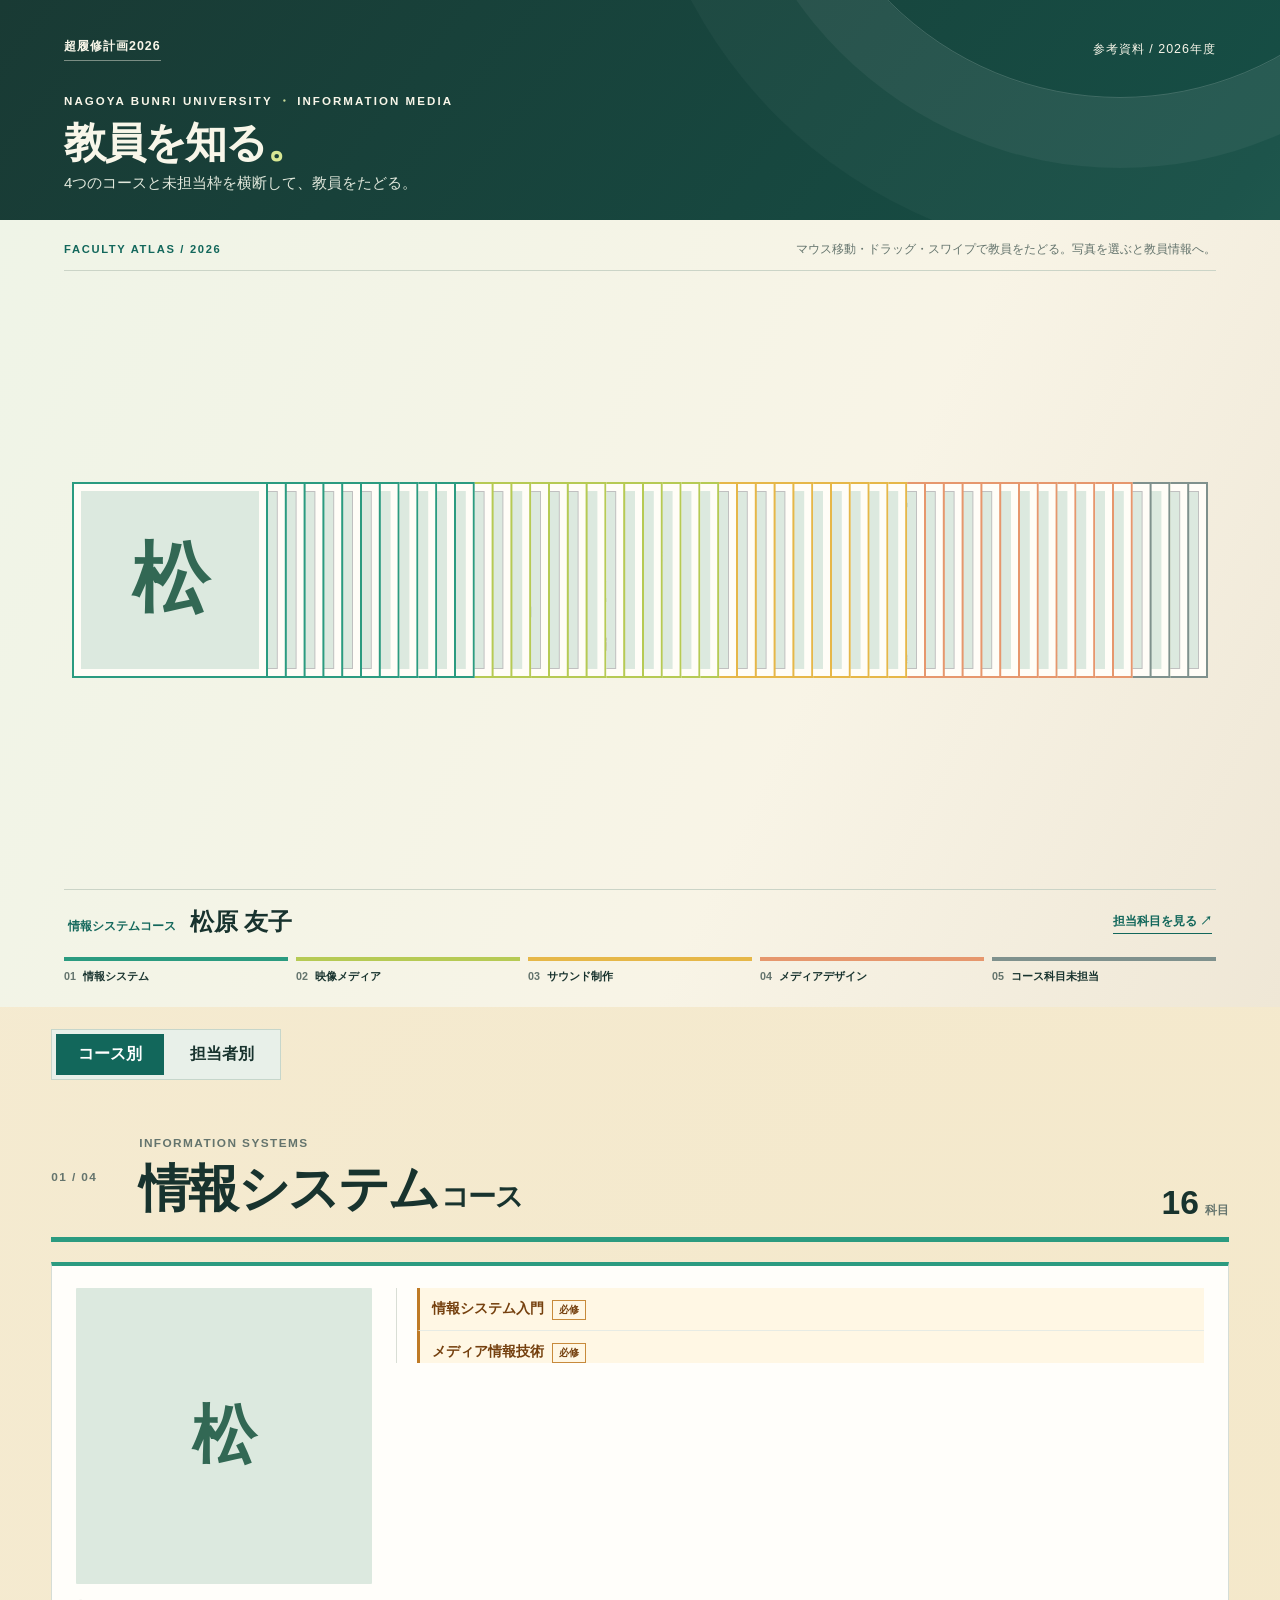
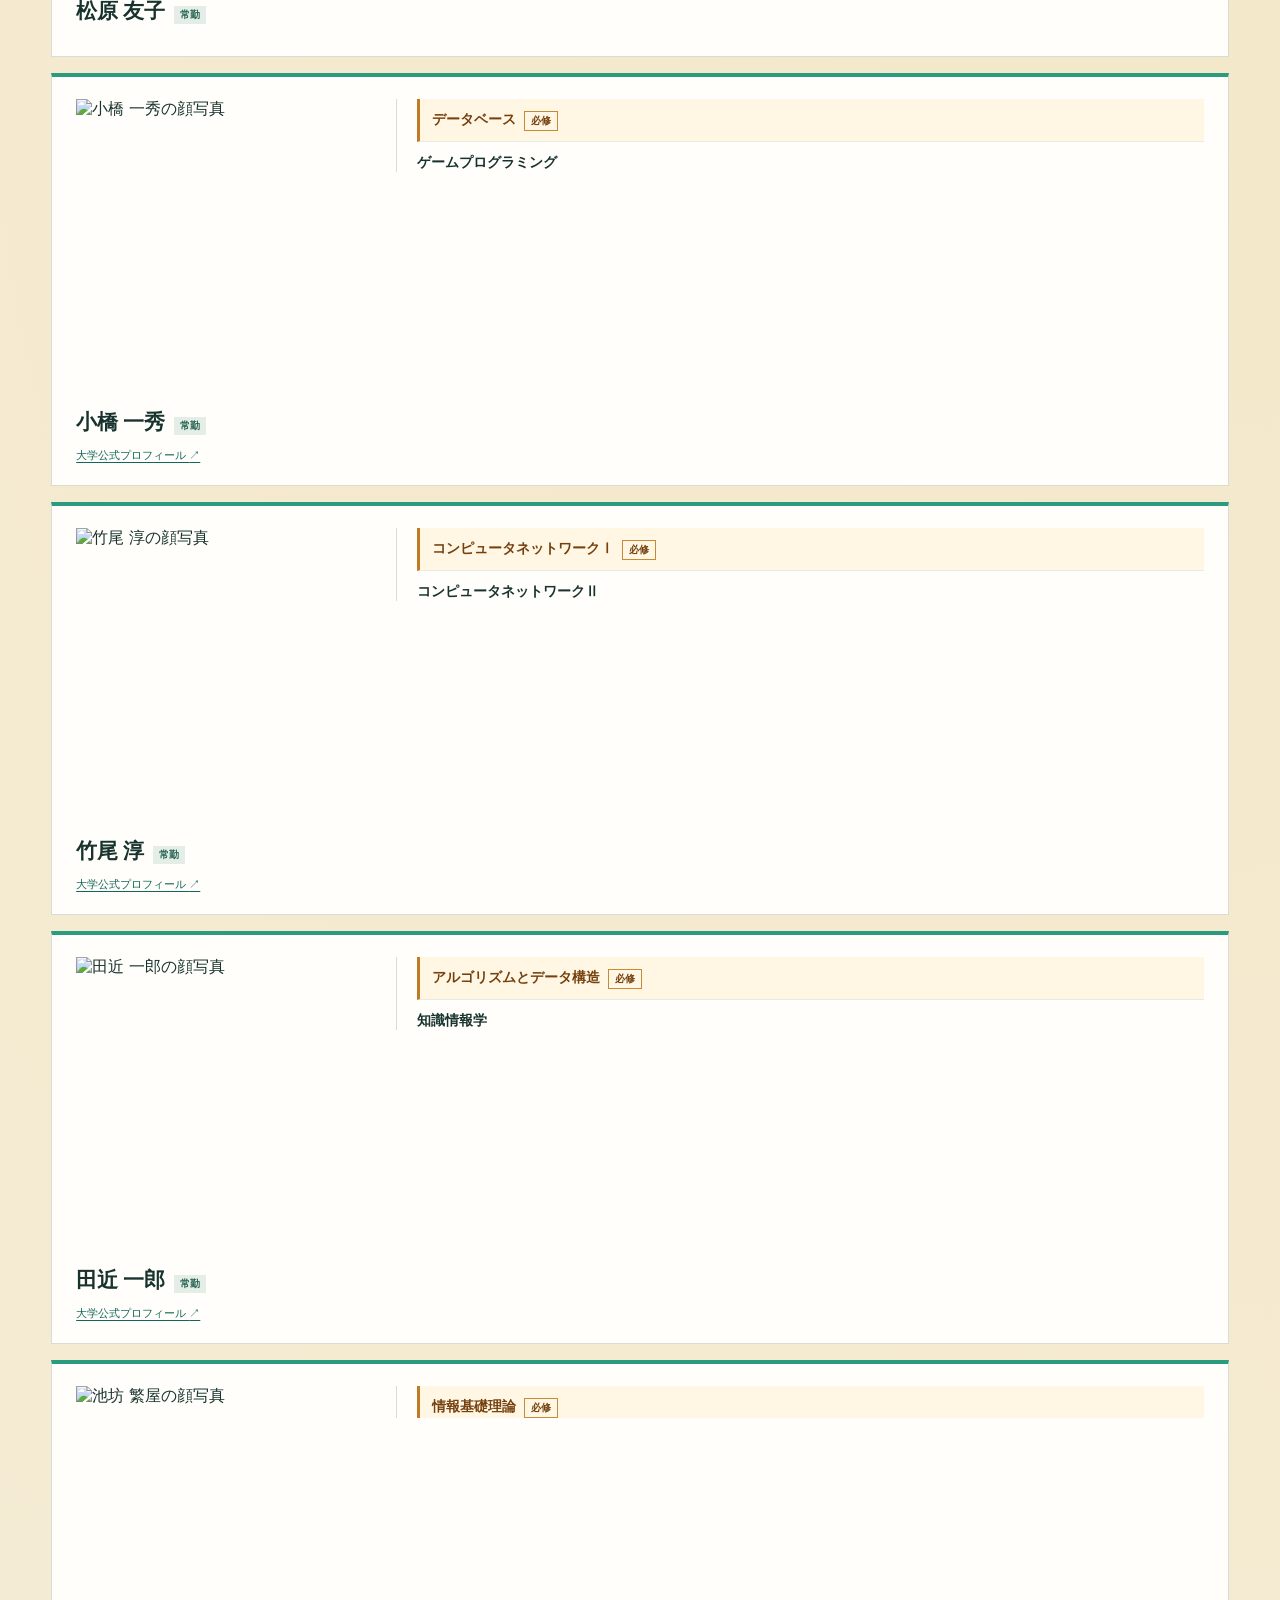
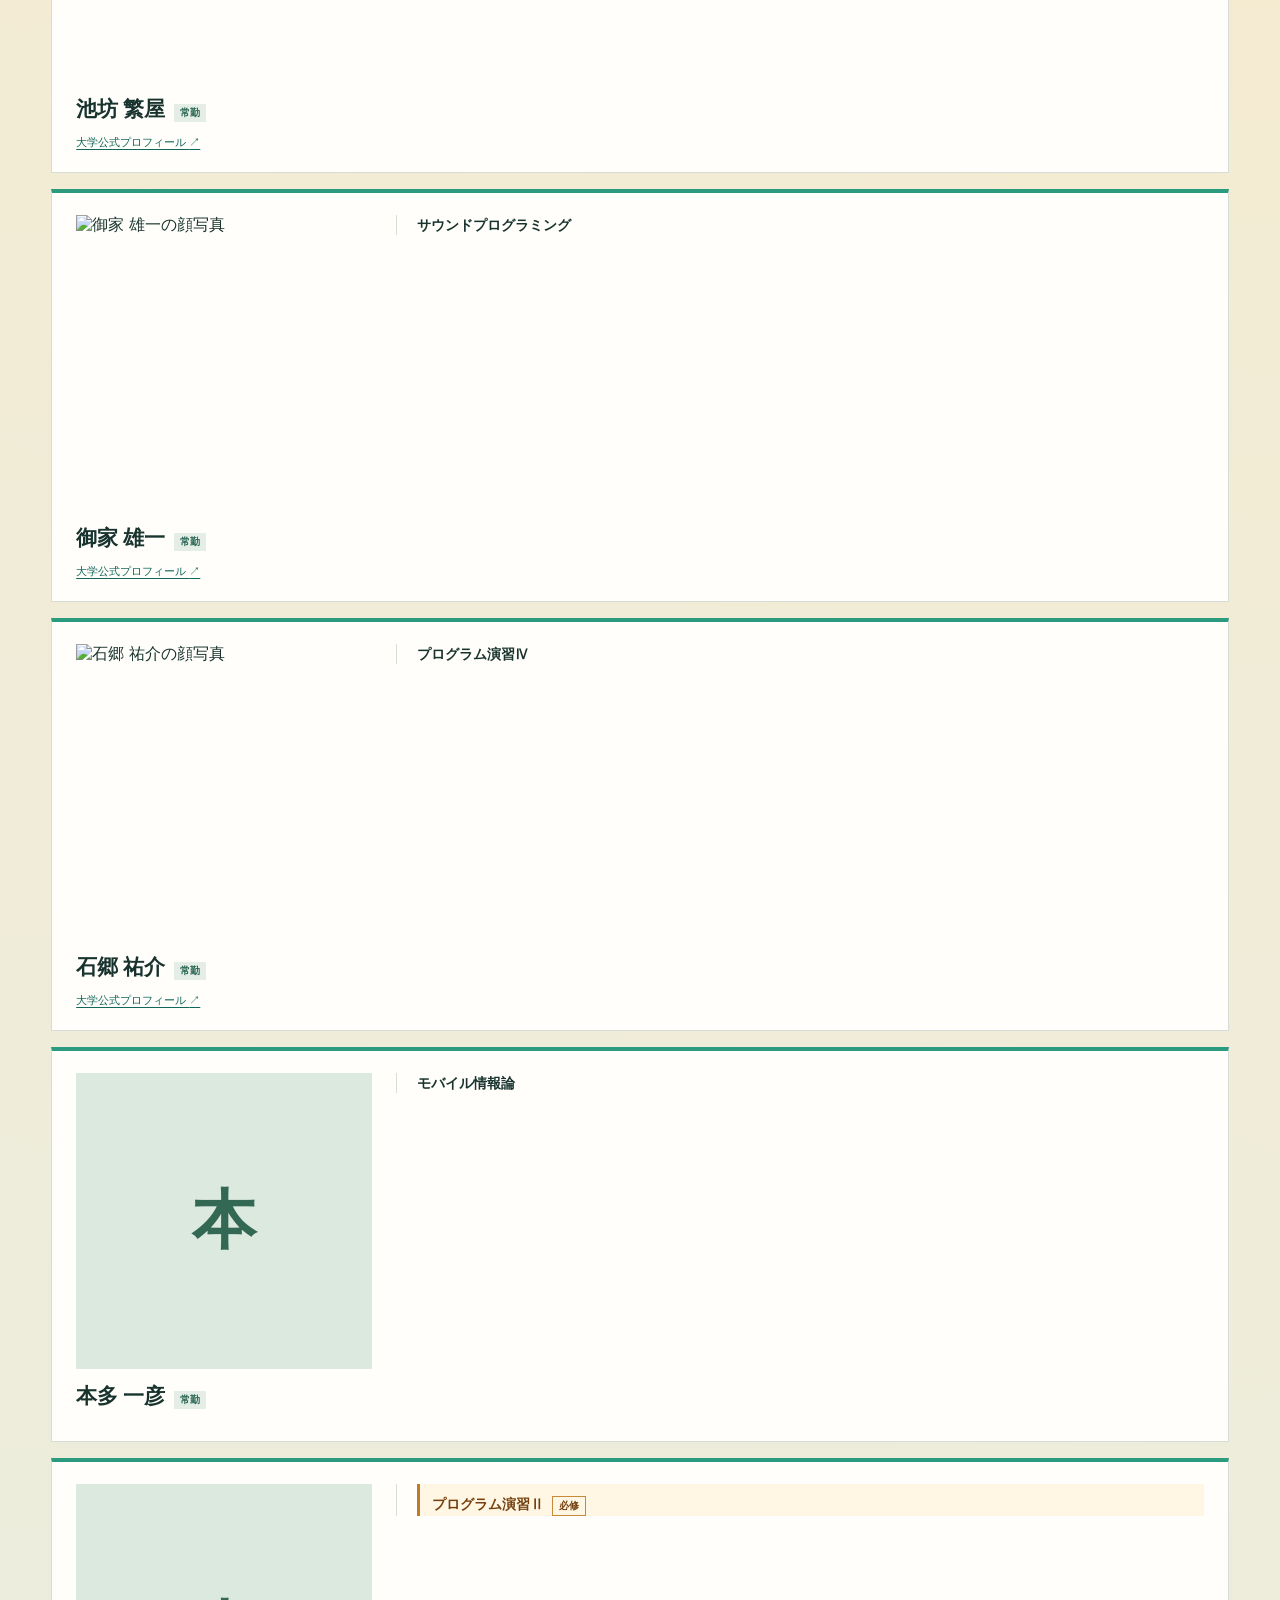
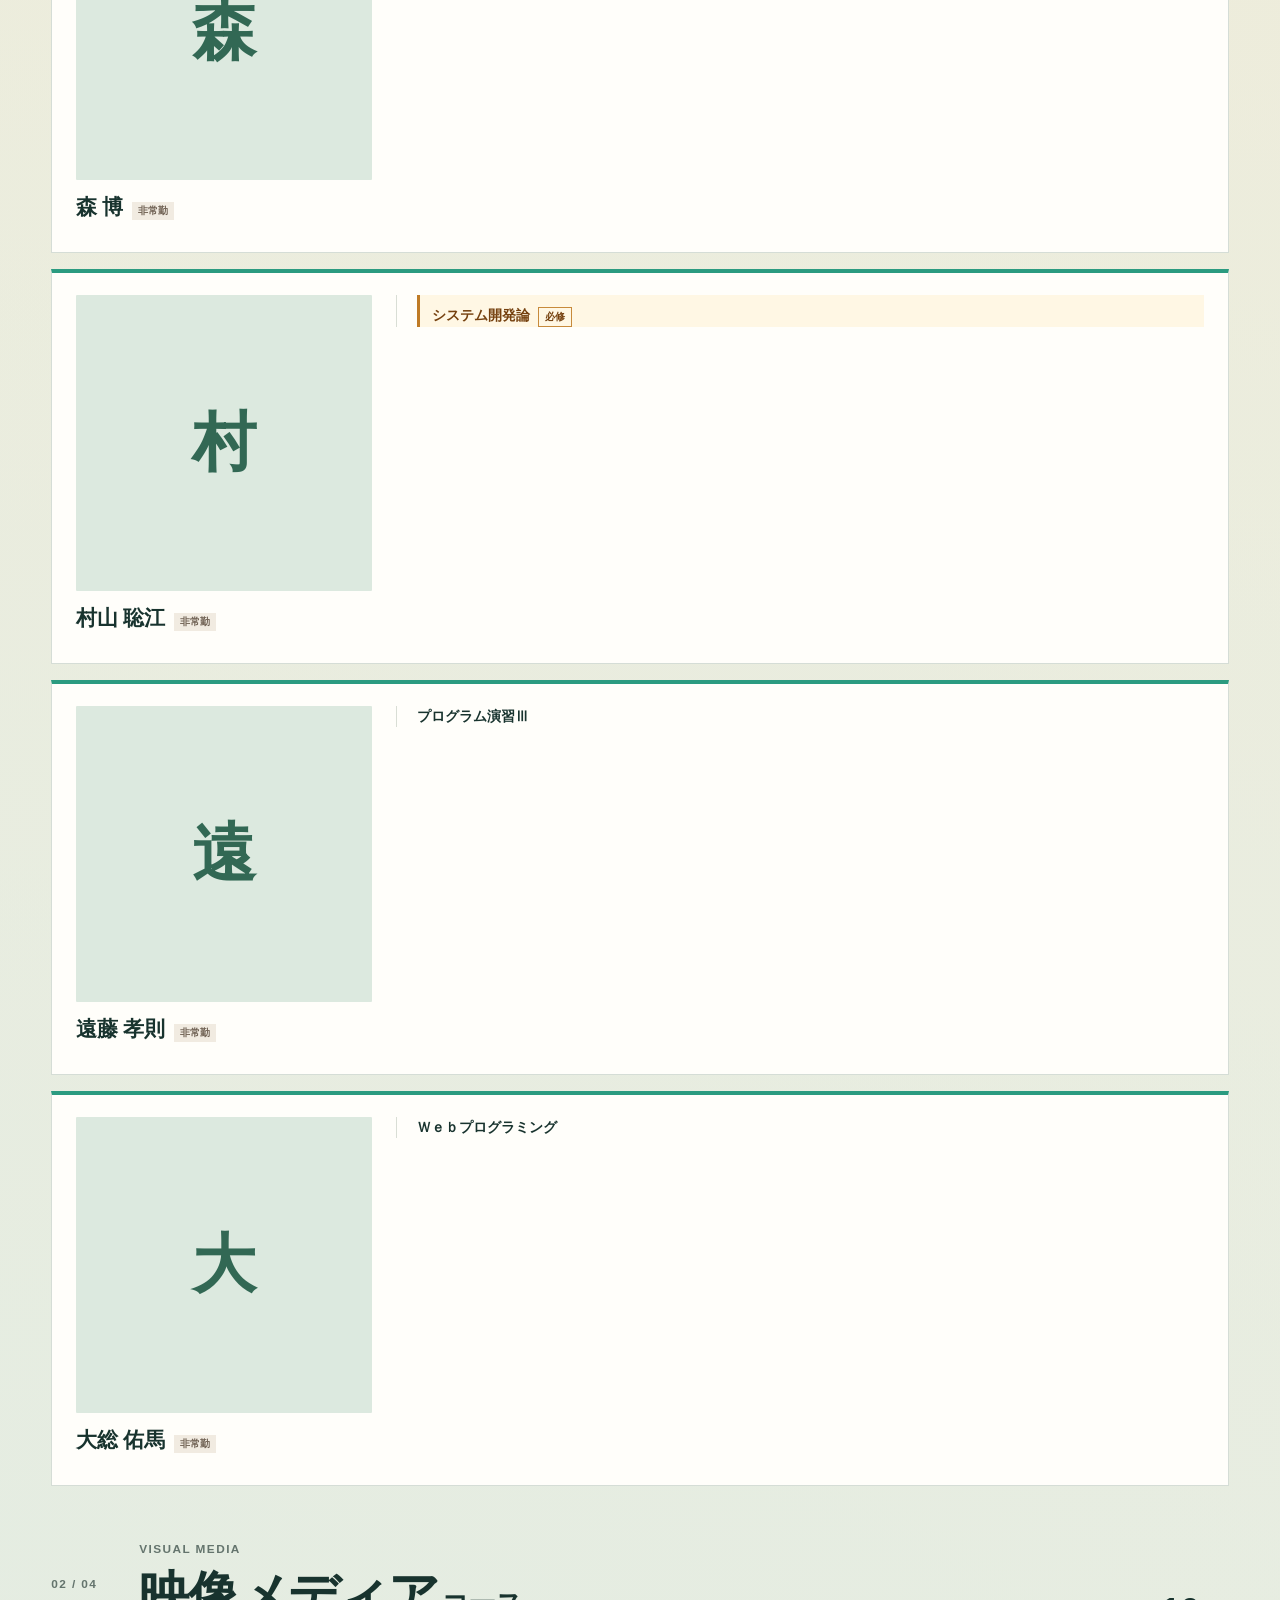
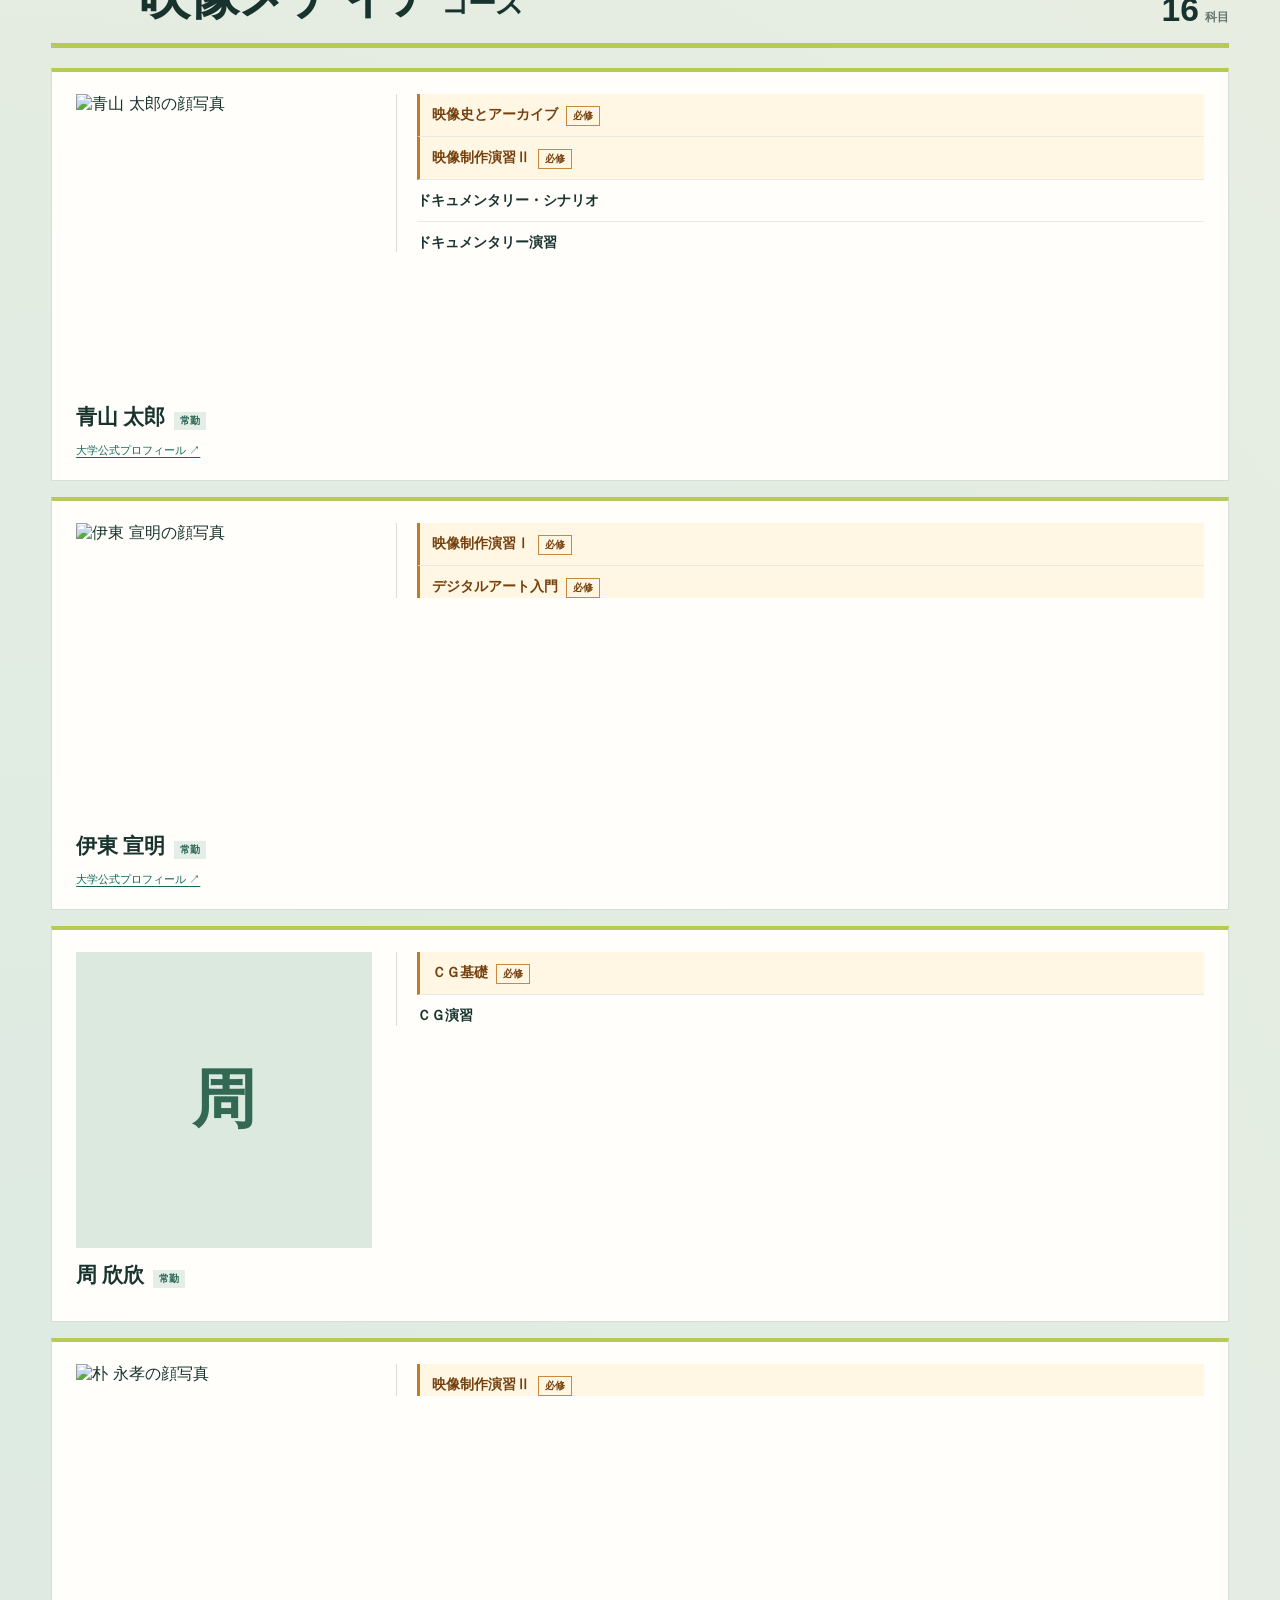
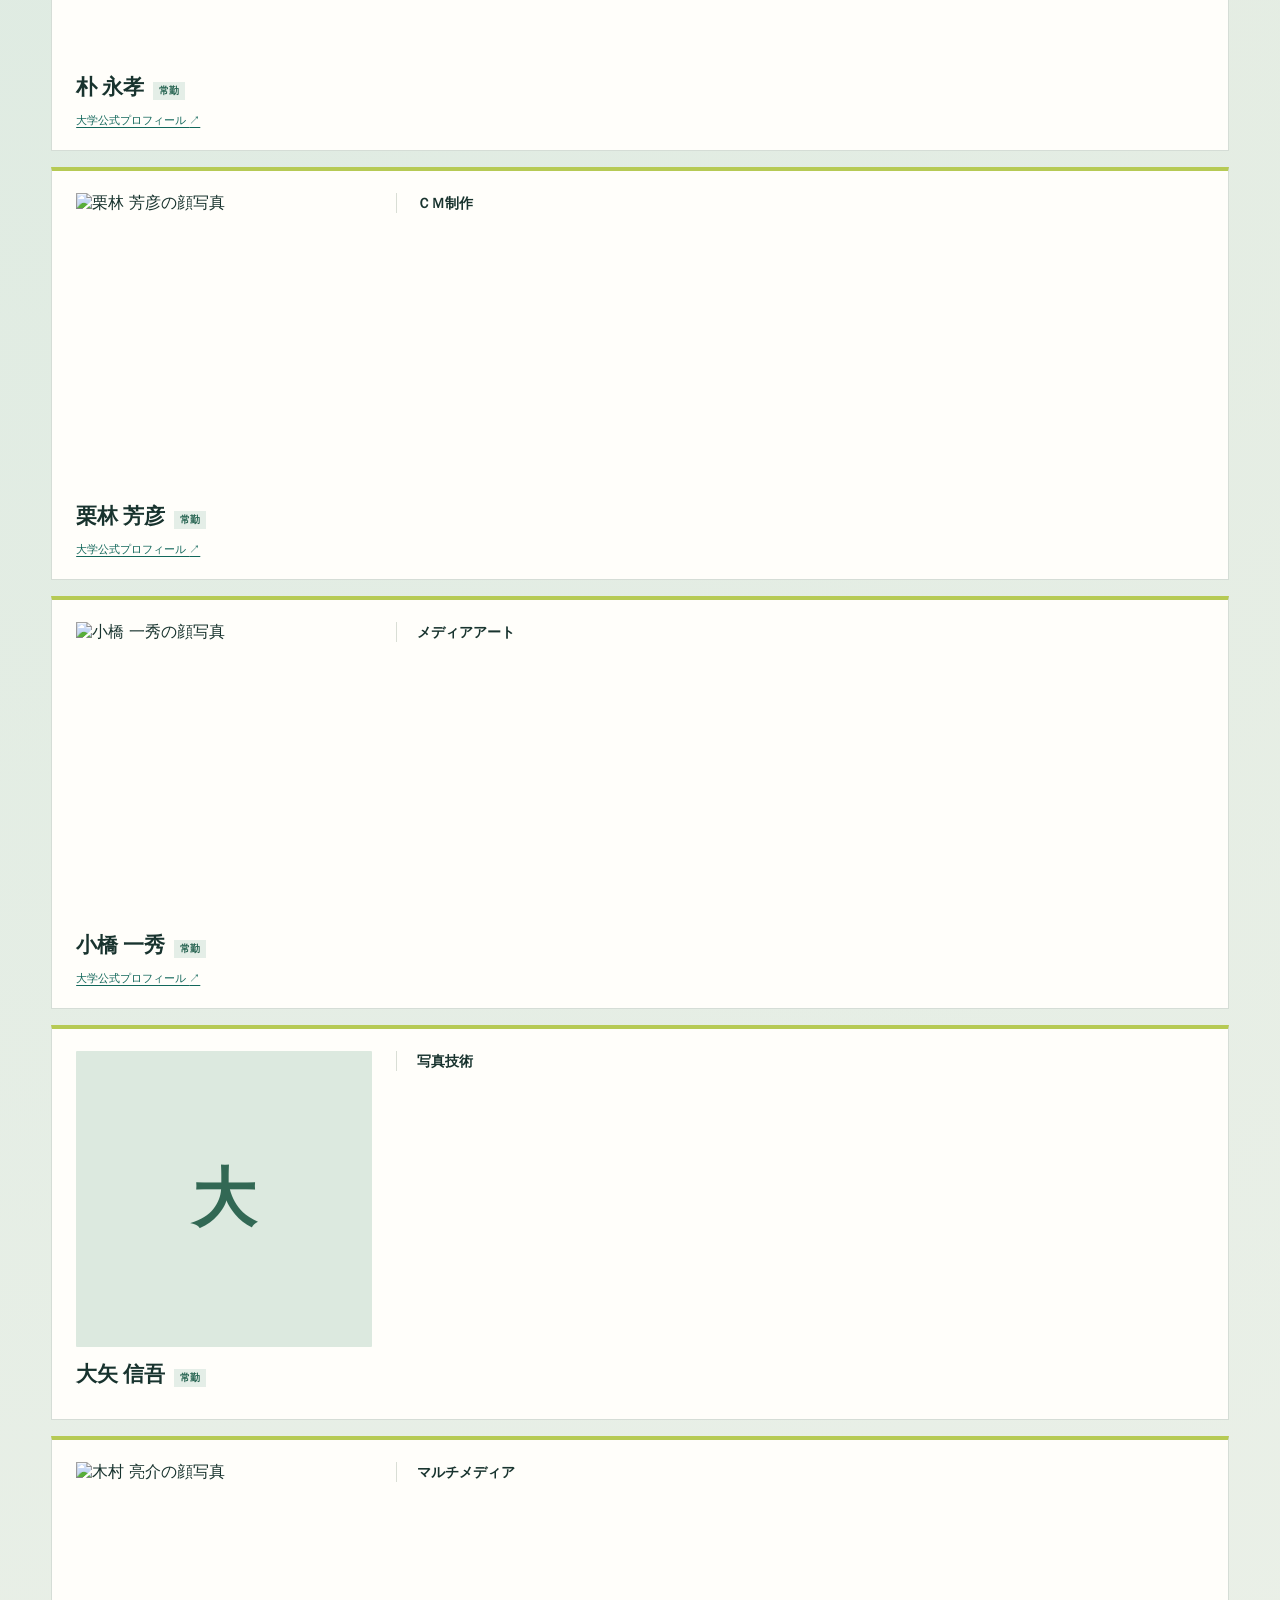
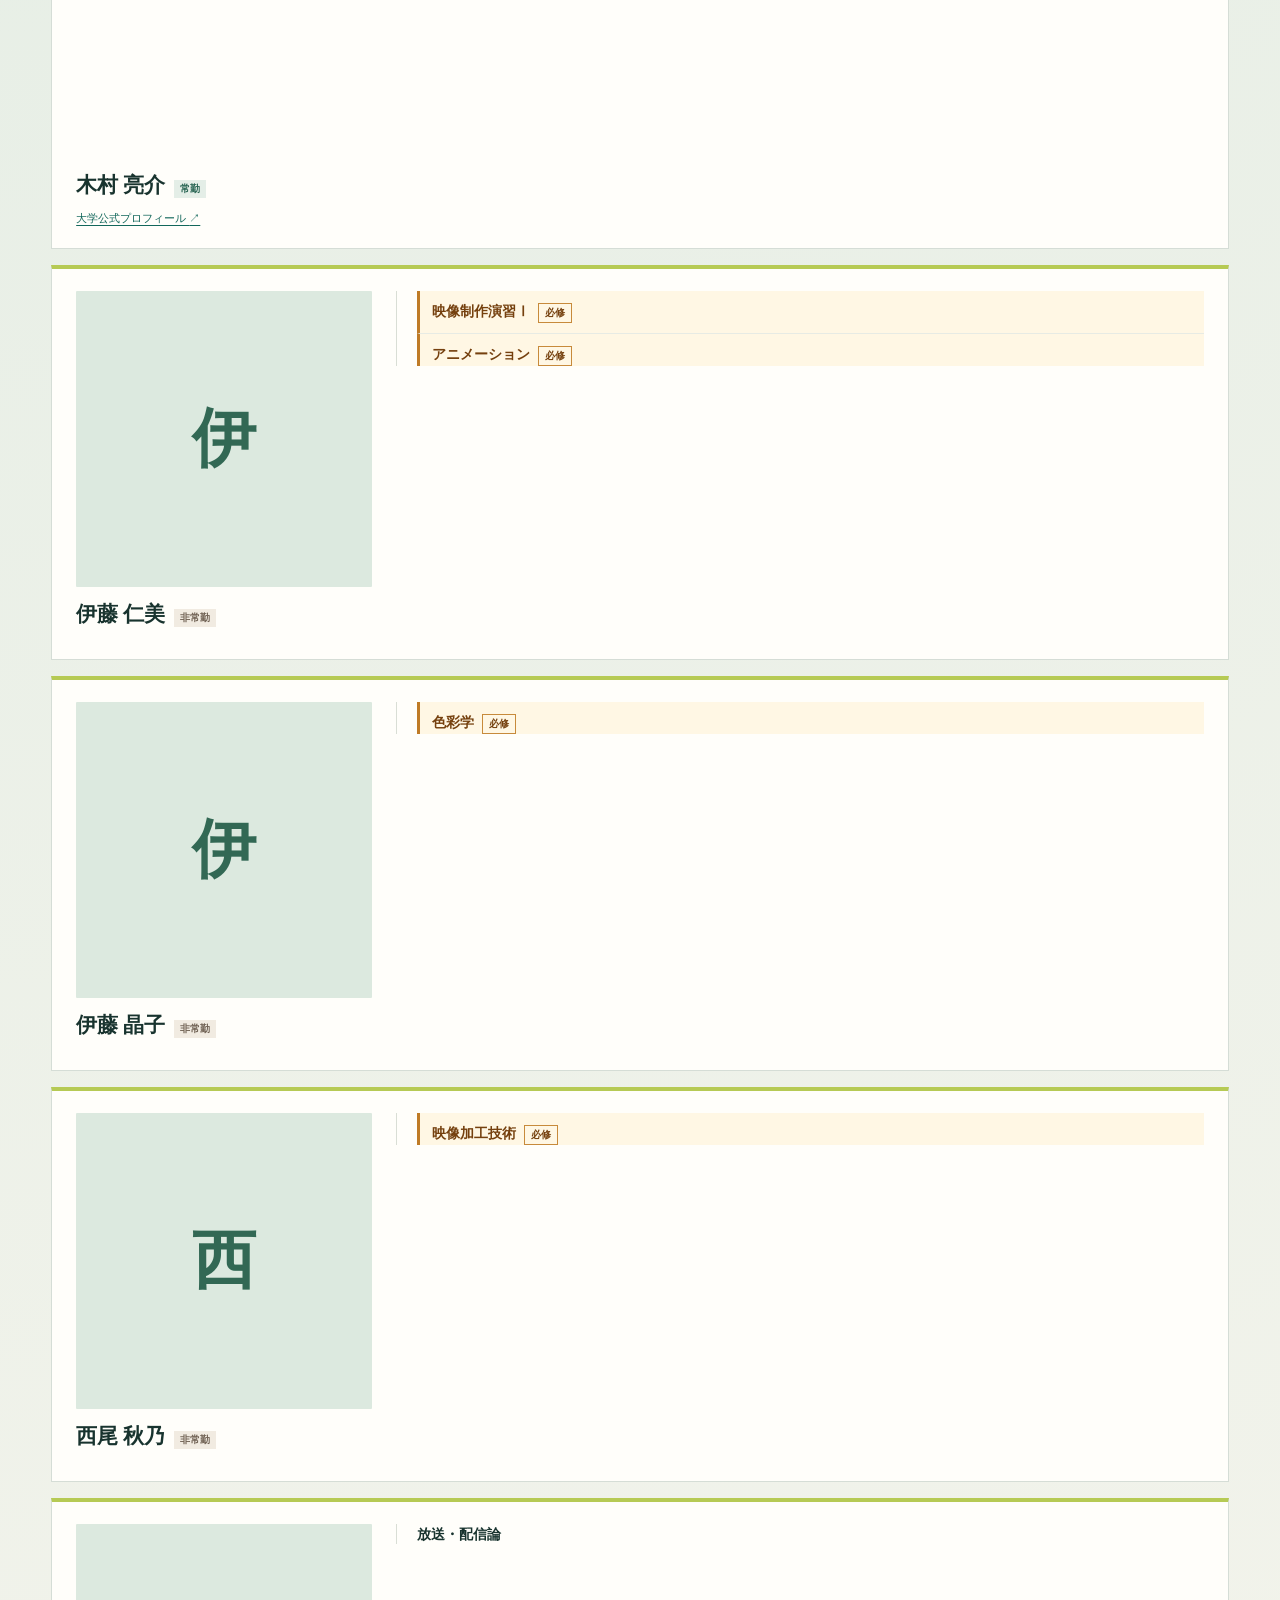
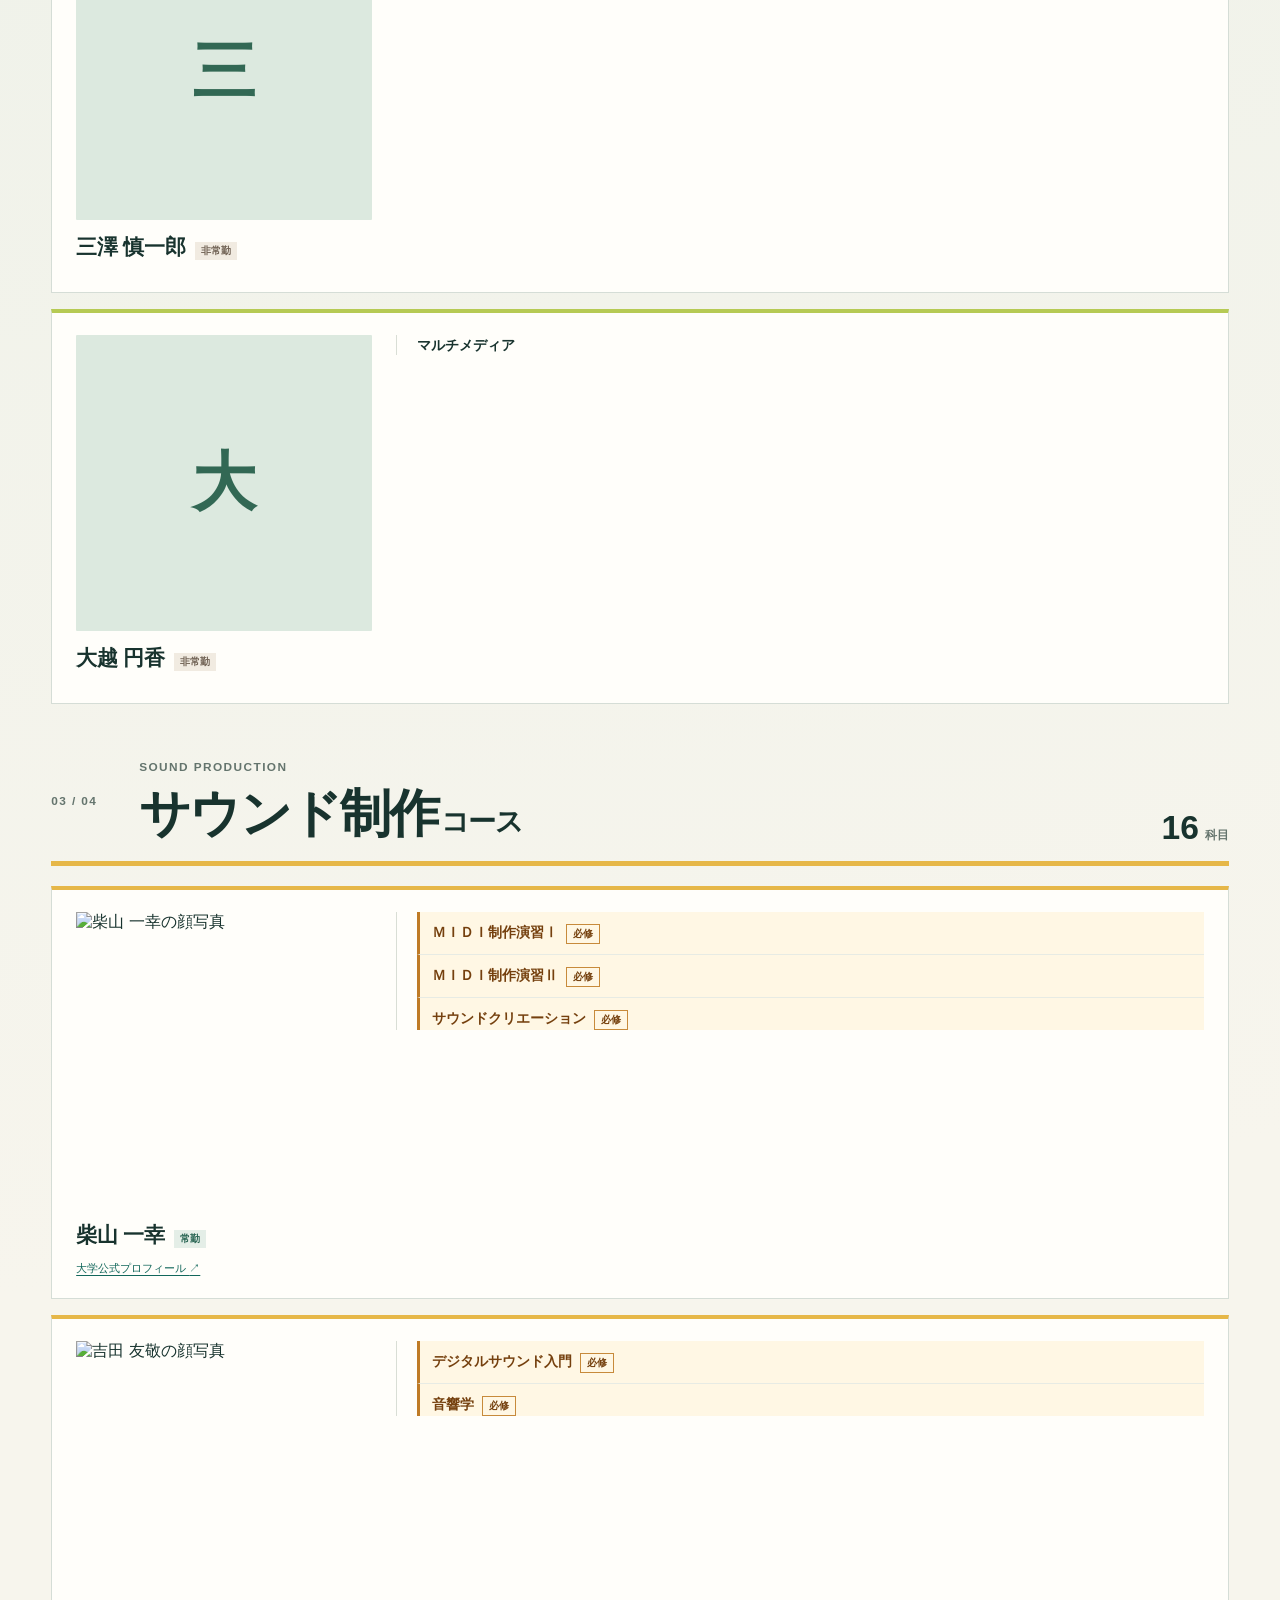
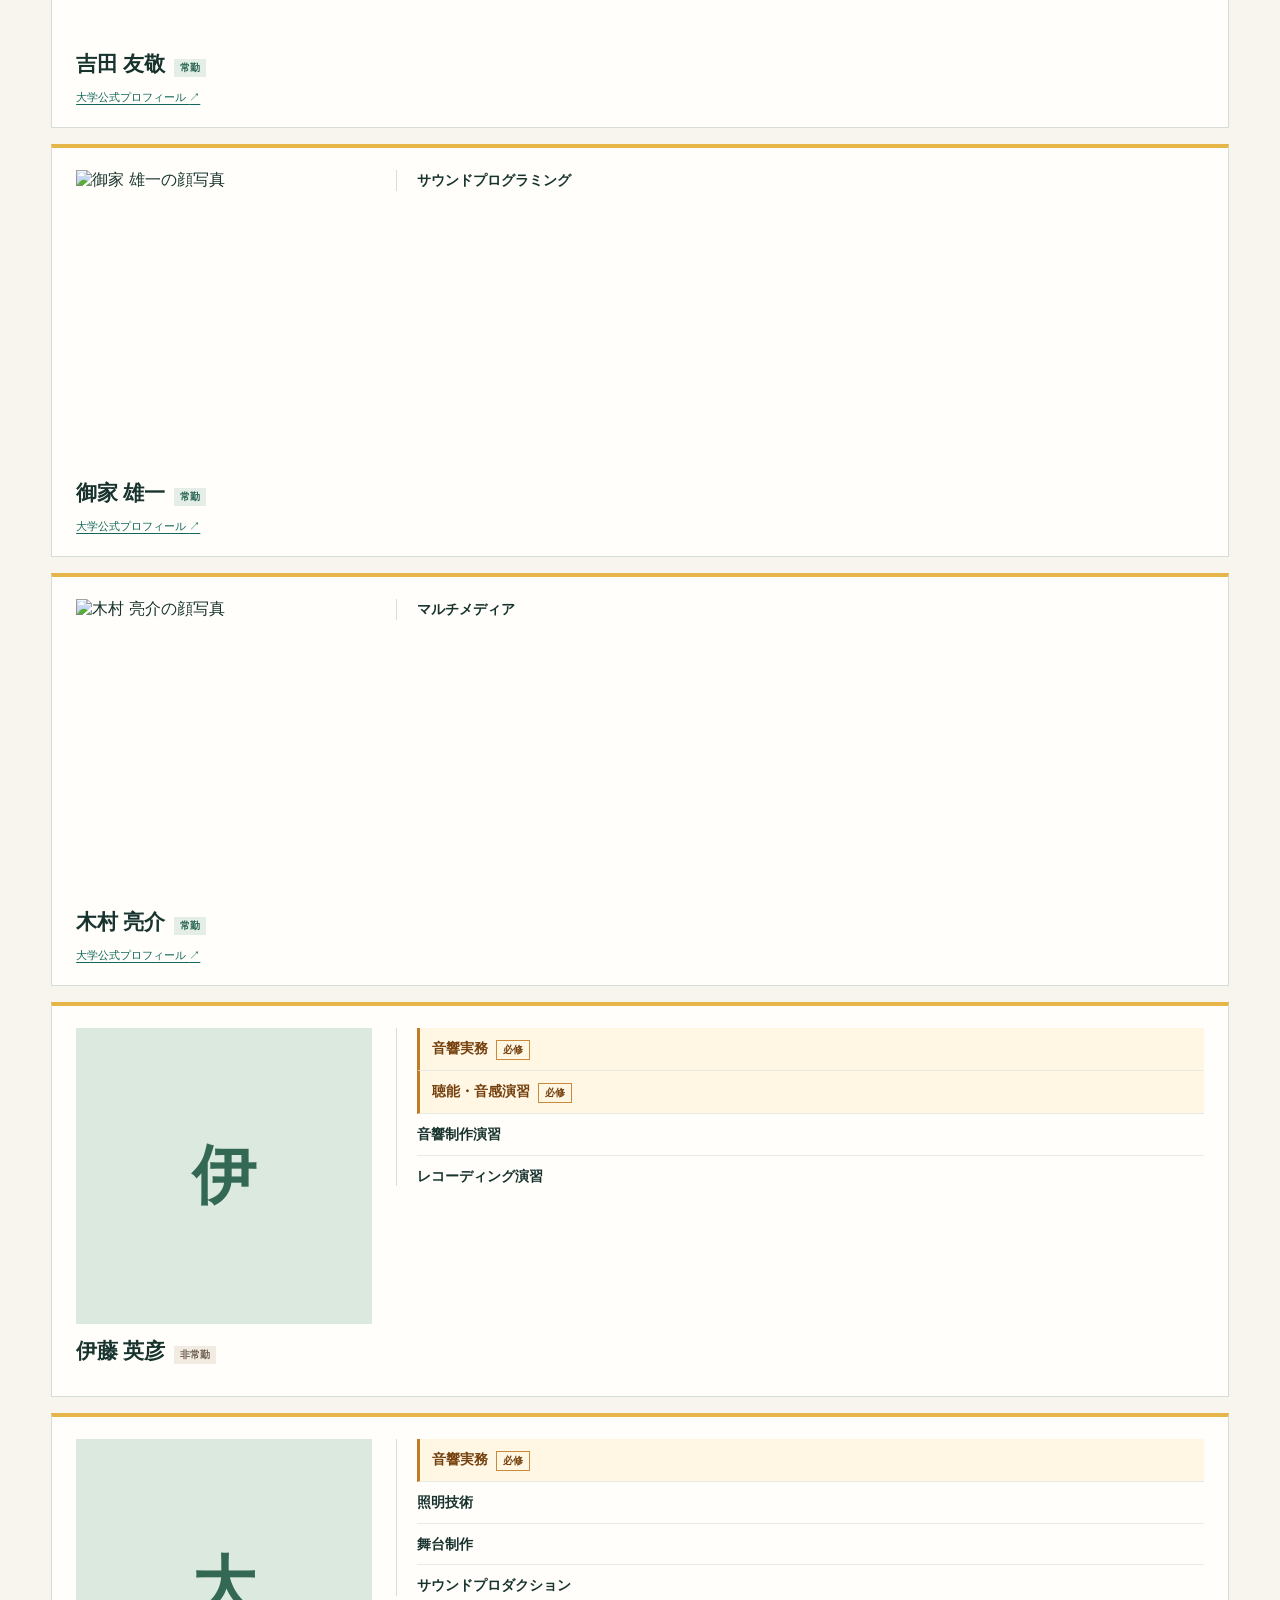
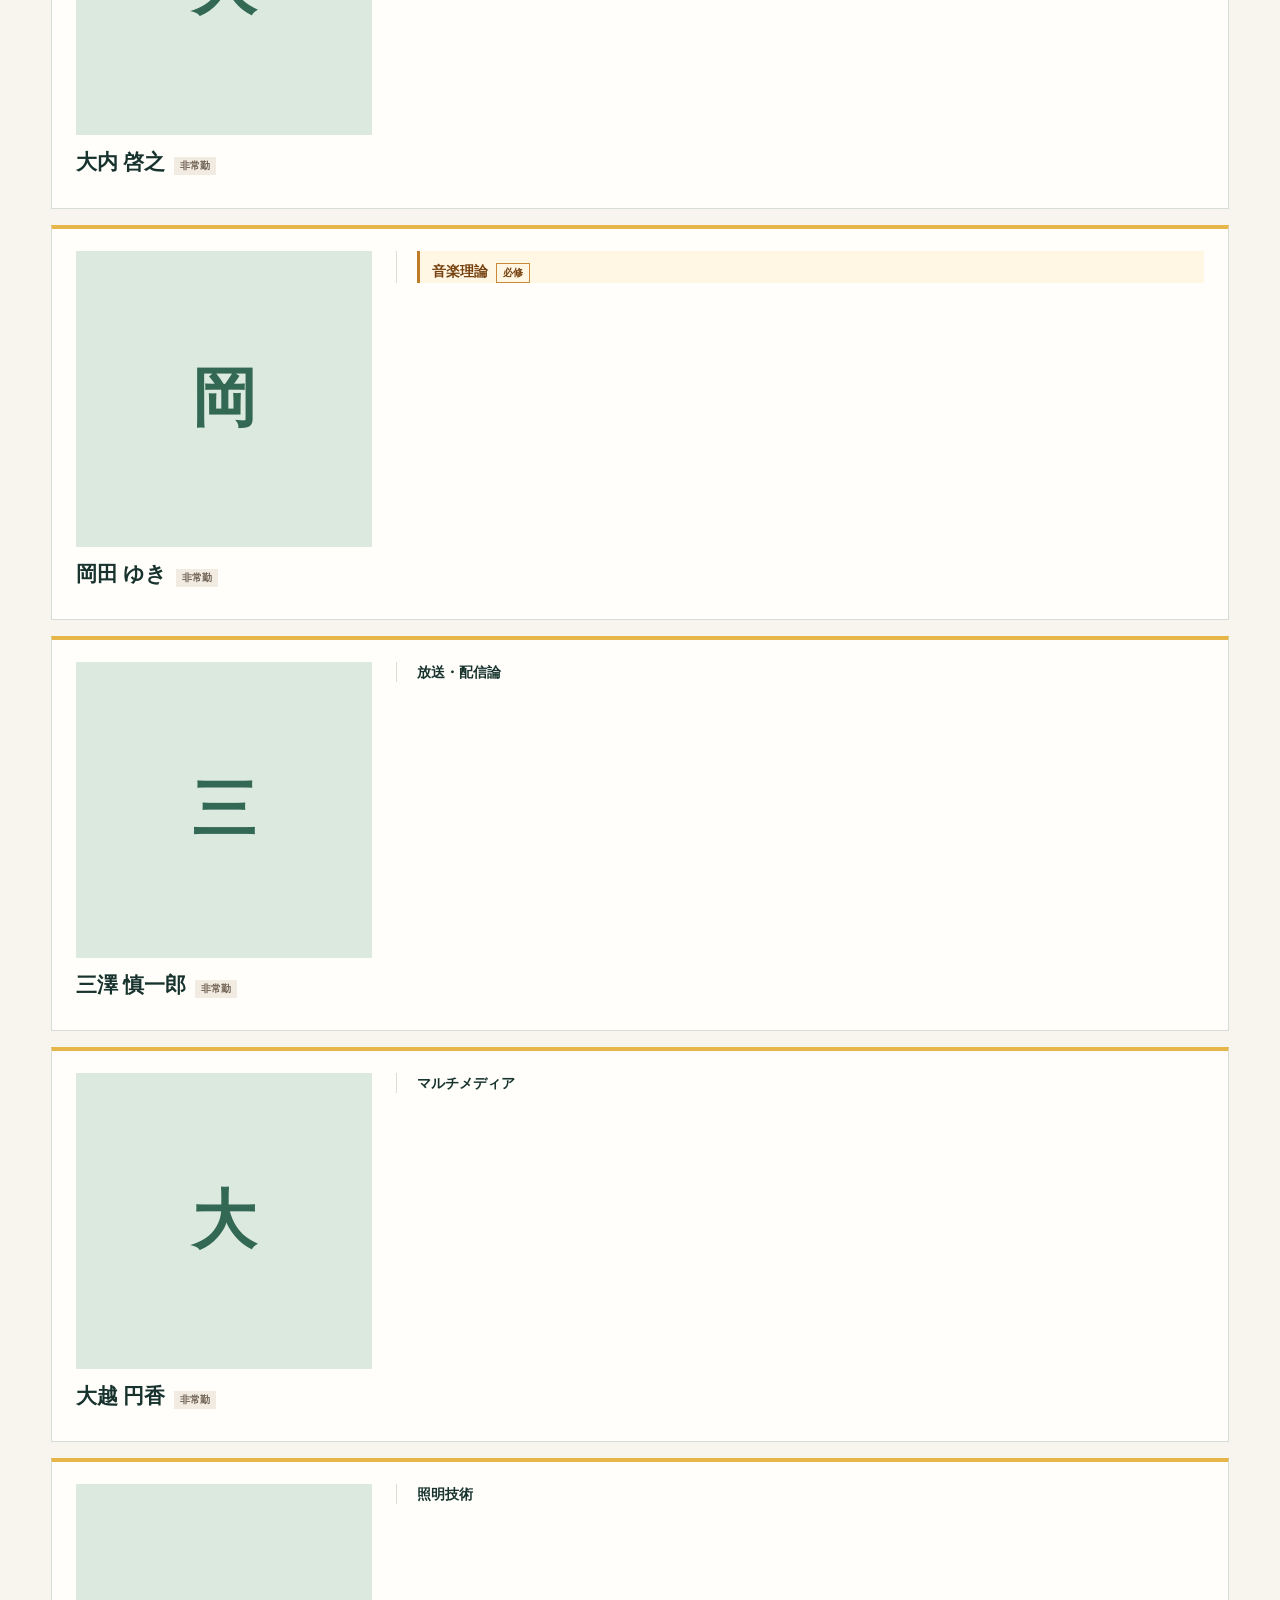
==== commit 9a0621a2: "Release v1.06.0 faculty reference expansion" ====
--- a/course-faculty.html
+++ b/course-faculty.html
@@ -3,7 +3,7 @@
 <head>
   <meta charset="utf-8">
   <meta name="viewport" content="width=device-width, initial-scale=1">
-  <meta name="description" content="名古屋文理大学情報メディア学科4コースの科目と、2026年度時間割に記載された担当教員の参考一覧。">
+  <meta name="description" content="名古屋文理大学情報メディア学科4コースの科目・担当教員と、4コース科目未担当の所属教員をまとめた2026年度参考一覧。">
   <title>2026 コース科目と担当教員 | 超履修計画2026</title>
   <link rel="stylesheet" href="course-faculty.css">
   <script src="course-faculty.js" defer></script>
@@ -15,11 +15,11 @@
       <div class="masthead-main">
         <p class="eyebrow">NAGOYA BUNRI UNIVERSITY <span>・</span> INFORMATION MEDIA</p>
         <h1>教員を知る<span>。</span></h1>
-        <p class="intro">4つのコースを横断して、担当者をたどる。</p>
+        <p class="intro">4つのコースと未担当枠を横断して、教員をたどる。</p>
       </div>
-      <div class="showcase" aria-label="4コースの担当教員アトラス">
-    <div class="showcase-heading"><p class="showcase-kicker">FACULTY ATLAS / 2026</p><p>マウス移動・ドラッグ・スワイプで教員をたどる。写真を選ぶと担当科目へ。</p></div>
-    <div class="showcase-stage" tabindex="0" aria-label="4コースの担当教員。マウスを動かすか、ドラッグ・スワイプで教員を選べます"><a class="showcase-person is-current" data-course="system" href="#faculty-system-1" aria-label="情報システムコース・松原 友子の担当科目へ" tabindex="0" aria-current="true"><span class="showcase-portrait"><span class="showcase-fallback" aria-hidden="true">松</span></span><span class="showcase-person-name">松原 友子</span><span class="showcase-person-course">情報システム</span></a>
+      <div class="showcase" aria-label="情報メディア学科の教員アトラス">
+    <div class="showcase-heading"><p class="showcase-kicker">FACULTY ATLAS / 2026</p><p>マウス移動・ドラッグ・スワイプで教員をたどる。写真を選ぶと教員情報へ。</p></div>
+    <div class="showcase-stage" tabindex="0" aria-label="情報メディア学科の教員。マウスを動かすか、ドラッグ・スワイプで教員を選べます"><a class="showcase-person is-current" data-course="system" href="#faculty-system-1" aria-label="情報システムコース・松原 友子の担当科目へ" tabindex="0" aria-current="true"><span class="showcase-portrait"><span class="showcase-fallback" aria-hidden="true">松</span></span><span class="showcase-person-name">松原 友子</span><span class="showcase-person-course">情報システム</span></a>
 <a class="showcase-person" data-course="system" href="#faculty-system-2" aria-label="情報システムコース・小橋 一秀の担当科目へ" tabindex="-1"><span class="showcase-portrait"><img src="https://www.nagoya-bunri.ac.jp/wp/wp-content/uploads/2022/03/kohashi.jpg" alt="" loading="lazy" decoding="async" referrerpolicy="no-referrer" draggable="false"></span><span class="showcase-person-name">小橋 一秀</span><span class="showcase-person-course">情報システム</span></a>
 <a class="showcase-person" data-course="system" href="#faculty-system-3" aria-label="情報システムコース・竹尾 淳の担当科目へ" tabindex="-1"><span class="showcase-portrait"><img src="https://www.nagoya-bunri.ac.jp/wp/wp-content/uploads/2024/08/プロフィール顔写真_竹尾_StarMaker-427x640.jpg" alt="" loading="lazy" decoding="async" referrerpolicy="no-referrer" draggable="false"></span><span class="showcase-person-name">竹尾 淳</span><span class="showcase-person-course">情報システム</span></a>
 <a class="showcase-person" data-course="system" href="#faculty-system-4" aria-label="情報システムコース・田近 一郎の担当科目へ" tabindex="-1"><span class="showcase-portrait"><img src="https://www.nagoya-bunri.ac.jp/wp/wp-content/uploads/2022/03/tajika.jpg" alt="" loading="lazy" decoding="async" referrerpolicy="no-referrer" draggable="false"></span><span class="showcase-person-name">田近 一郎</span><span class="showcase-person-course">情報システム</span></a>
@@ -65,9 +65,13 @@
 <a class="showcase-person" data-course="design" href="#faculty-design-9" aria-label="メディアデザインコース・市野 昌宏の担当科目へ" tabindex="-1"><span class="showcase-portrait"><span class="showcase-fallback" aria-hidden="true">市</span></span><span class="showcase-person-name">市野 昌宏</span><span class="showcase-person-course">メディアデザイン</span></a>
 <a class="showcase-person" data-course="design" href="#faculty-design-10" aria-label="メディアデザインコース・大越 円香の担当科目へ" tabindex="-1"><span class="showcase-portrait"><span class="showcase-fallback" aria-hidden="true">大</span></span><span class="showcase-person-name">大越 円香</span><span class="showcase-person-course">メディアデザイン</span></a>
 <a class="showcase-person" data-course="design" href="#faculty-design-11" aria-label="メディアデザインコース・大総 佑馬の担当科目へ" tabindex="-1"><span class="showcase-portrait"><span class="showcase-fallback" aria-hidden="true">大</span></span><span class="showcase-person-name">大総 佑馬</span><span class="showcase-person-course">メディアデザイン</span></a>
-<a class="showcase-person" data-course="design" href="#faculty-design-12" aria-label="メディアデザインコース・岡川 卓詩の担当科目へ" tabindex="-1"><span class="showcase-portrait"><span class="showcase-fallback" aria-hidden="true">岡</span></span><span class="showcase-person-name">岡川 卓詩</span><span class="showcase-person-course">メディアデザイン</span></a></div>
+<a class="showcase-person" data-course="design" href="#faculty-design-12" aria-label="メディアデザインコース・岡川 卓詩の担当科目へ" tabindex="-1"><span class="showcase-portrait"><span class="showcase-fallback" aria-hidden="true">岡</span></span><span class="showcase-person-name">岡川 卓詩</span><span class="showcase-person-course">メディアデザイン</span></a>
+<a class="showcase-person" data-course="unassigned" href="#faculty-unassigned-1" aria-label="伊奈 和彦の教員情報へ（コース科目未担当）" tabindex="-1"><span class="showcase-portrait"><img src="https://www.nagoya-bunri.ac.jp/wp/wp-content/uploads/2025/03/%E4%BC%8A%E5%A5%88%E5%86%99%E7%9C%9F-640x526.jpeg" alt="" loading="lazy" decoding="async" referrerpolicy="no-referrer" draggable="false"></span><span class="showcase-person-name">伊奈 和彦</span><span class="showcase-person-course">コース科目未担当</span></a>
+<a class="showcase-person" data-course="unassigned" href="#faculty-unassigned-2" aria-label="関 豪の教員情報へ（コース科目未担当）" tabindex="-1"><span class="showcase-portrait"><span class="showcase-fallback" aria-hidden="true">関</span></span><span class="showcase-person-name">関 豪</span><span class="showcase-person-course">コース科目未担当</span></a>
+<a class="showcase-person" data-course="unassigned" href="#faculty-unassigned-3" aria-label="長谷川 聡の教員情報へ（コース科目未担当）" tabindex="-1"><span class="showcase-portrait"><img src="https://www.nagoya-bunri.ac.jp/wp/wp-content/uploads/2022/03/shase.jpg" alt="" loading="lazy" decoding="async" referrerpolicy="no-referrer" draggable="false"></span><span class="showcase-person-name">長谷川 聡</span><span class="showcase-person-course">コース科目未担当</span></a>
+<a class="showcase-person" data-course="unassigned" href="#faculty-unassigned-4" aria-label="濱口 輝士の教員情報へ（コース科目未担当）" tabindex="-1"><span class="showcase-portrait"><img src="https://www.nagoya-bunri.ac.jp/wp/wp-content/uploads/2022/03/profile-jpeg.jpeg" alt="" loading="lazy" decoding="async" referrerpolicy="no-referrer" draggable="false"></span><span class="showcase-person-name">濱口 輝士</span><span class="showcase-person-course">コース科目未担当</span></a></div>
     <div class="showcase-caption"><div><span class="showcase-current-course">情報システムコース</span><strong class="showcase-current-name">松原 友子</strong></div><a class="showcase-detail" href="#faculty-system-1">担当科目を見る <span aria-hidden="true">↗</span></a></div>
-    <div class="showcase-course-legend" aria-label="教員の並び順"><span data-course="system"><b>01</b>情報システム</span><span data-course="movie"><b>02</b>映像メディア</span><span data-course="sound"><b>03</b>サウンド制作</span><span data-course="design"><b>04</b>メディアデザイン</span></div>
+    <div class="showcase-course-legend" aria-label="教員の並び順"><span data-course="system"><b>01</b>情報システム</span><span data-course="movie"><b>02</b>映像メディア</span><span data-course="sound"><b>03</b>サウンド制作</span><span data-course="design"><b>04</b>メディアデザイン</span><span data-course="unassigned"><b>05</b>コース科目未担当</span></div>
   </div>
     </header>
 
@@ -463,9 +467,32 @@
       <div class="faculty-subject-title"><div class="subject-name"><strong>メディア文化論</strong></div></div>
     </li></ul>
   </article></div>
+  </section><section class="course-section unassigned-section" id="unassigned" data-course="コース科目未担当">
+    <header class="section-head">
+      <span class="section-number">05 / REF</span>
+      <div><p class="section-english">NOT ASSIGNED TO FOUR COURSES</p><h2>コース科目未担当</h2></div>
+      <strong class="section-count">4<small>教員</small></strong>
+    </header>
+    <p class="unassigned-description">大学公式の情報メディア学科所属一覧には掲載され、2026年度の4コース科目担当者一覧には現れない教員です。</p>
+    <div class="faculty-grid course-faculty-grid"><article class="faculty-card course-faculty-card" id="faculty-unassigned-1">
+    <header class="faculty-head"><img src="https://www.nagoya-bunri.ac.jp/wp/wp-content/uploads/2025/03/%E4%BC%8A%E5%A5%88%E5%86%99%E7%9C%9F-640x526.jpeg" alt="伊奈 和彦の顔写真" loading="lazy" decoding="async" referrerpolicy="no-referrer"><div class="faculty-identity"><div class="faculty-heading"><h3>伊奈 和彦</h3><span class="employment-badge regular">常勤</span></div><a href="https://www.nagoya-bunri.ac.jp/faculty/%e4%bc%8a%e5%a5%88-%e5%92%8c%e5%bd%a6/" target="_blank" rel="noopener noreferrer">大学公式プロフィール <span aria-hidden="true">↗</span></a></div></header>
+    <p class="faculty-unassigned-note">2026年度の4コース科目には担当記載がありません。</p>
+  </article>
+<article class="faculty-card course-faculty-card" id="faculty-unassigned-2">
+    <header class="faculty-head"><span class="teacher-fallback" aria-hidden="true">関</span><div class="faculty-identity"><div class="faculty-heading"><h3>関 豪</h3><span class="employment-badge regular">常勤</span></div></div></header>
+    <p class="faculty-unassigned-note">2026年度の4コース科目には担当記載がありません。</p>
+  </article>
+<article class="faculty-card course-faculty-card" id="faculty-unassigned-3">
+    <header class="faculty-head"><img src="https://www.nagoya-bunri.ac.jp/wp/wp-content/uploads/2022/03/shase.jpg" alt="長谷川 聡の顔写真" loading="lazy" decoding="async" referrerpolicy="no-referrer"><div class="faculty-identity"><div class="faculty-heading"><h3>長谷川 聡</h3><span class="employment-badge regular">常勤</span></div><a href="https://www.nagoya-bunri.ac.jp/faculty/hasegawa-satoshi/" target="_blank" rel="noopener noreferrer">大学公式プロフィール <span aria-hidden="true">↗</span></a></div></header>
+    <p class="faculty-unassigned-note">2026年度の4コース科目には担当記載がありません。</p>
+  </article>
+<article class="faculty-card course-faculty-card" id="faculty-unassigned-4">
+    <header class="faculty-head"><img src="https://www.nagoya-bunri.ac.jp/wp/wp-content/uploads/2022/03/profile-jpeg.jpeg" alt="濱口 輝士の顔写真" loading="lazy" decoding="async" referrerpolicy="no-referrer"><div class="faculty-identity"><div class="faculty-heading"><h3>濱口 輝士</h3><span class="employment-badge regular">常勤</span></div><a href="https://www.nagoya-bunri.ac.jp/faculty/hamaguchi-koushi/" target="_blank" rel="noopener noreferrer">大学公式プロフィール <span aria-hidden="true">↗</span></a></div></header>
+    <p class="faculty-unassigned-note">2026年度の4コース科目には担当記載がありません。</p>
+  </article></div>
   </section></div>
       <div id="teacherView" hidden>
-        <div class="faculty-intro"><p class="section-english">BY INSTRUCTOR / 2026</p><h2>担当者別一覧</h2><p>同じ科目が複数コースにある場合は、担当者の下で一つにまとめています。</p></div>
+        <div class="faculty-intro"><p class="section-english">BY INSTRUCTOR / 2026</p><h2>担当者別一覧</h2><p>同じ科目が複数コースにある場合は、担当者の下で一つにまとめています。4コース科目の担当記載がない情報メディア学科所属教員も掲載しています。</p></div>
         <div class="faculty-grid"><article class="faculty-card">
     <header class="faculty-head"><img src="https://www.nagoya-bunri.ac.jp/wp/wp-content/uploads/2022/03/2025_480.jpg" alt="青山 太郎の顔写真" loading="lazy" decoding="async" referrerpolicy="no-referrer"><div class="faculty-identity"><div class="faculty-heading"><h2>青山 太郎</h2><span class="employment-badge regular">常勤</span></div><a href="https://www.nagoya-bunri.ac.jp/faculty/aoyama-taro/" target="_blank" rel="noopener noreferrer">大学公式プロフィール <span aria-hidden="true">↗</span></a></div></header>
     <ul class="faculty-subjects"><li class="is-required">
@@ -668,6 +695,22 @@
       <div class="faculty-subject-title"><div class="subject-name"><strong>モバイル情報論</strong></div></div>
       <div class="faculty-tags"><span class="">情報システム</span></div>
     </li></ul>
+  </article>
+<article class="faculty-card">
+    <header class="faculty-head"><img src="https://www.nagoya-bunri.ac.jp/wp/wp-content/uploads/2025/03/%E4%BC%8A%E5%A5%88%E5%86%99%E7%9C%9F-640x526.jpeg" alt="伊奈 和彦の顔写真" loading="lazy" decoding="async" referrerpolicy="no-referrer"><div class="faculty-identity"><div class="faculty-heading"><h2>伊奈 和彦</h2><span class="employment-badge regular">常勤</span></div><a href="https://www.nagoya-bunri.ac.jp/faculty/%e4%bc%8a%e5%a5%88-%e5%92%8c%e5%bd%a6/" target="_blank" rel="noopener noreferrer">大学公式プロフィール <span aria-hidden="true">↗</span></a></div></header>
+    <p class="faculty-unassigned-note">2026年度の4コース科目には担当記載がありません。</p>
+  </article>
+<article class="faculty-card">
+    <header class="faculty-head"><span class="teacher-fallback" aria-hidden="true">関</span><div class="faculty-identity"><div class="faculty-heading"><h2>関 豪</h2><span class="employment-badge regular">常勤</span></div></div></header>
+    <p class="faculty-unassigned-note">2026年度の4コース科目には担当記載がありません。</p>
+  </article>
+<article class="faculty-card">
+    <header class="faculty-head"><img src="https://www.nagoya-bunri.ac.jp/wp/wp-content/uploads/2022/03/shase.jpg" alt="長谷川 聡の顔写真" loading="lazy" decoding="async" referrerpolicy="no-referrer"><div class="faculty-identity"><div class="faculty-heading"><h2>長谷川 聡</h2><span class="employment-badge regular">常勤</span></div><a href="https://www.nagoya-bunri.ac.jp/faculty/hasegawa-satoshi/" target="_blank" rel="noopener noreferrer">大学公式プロフィール <span aria-hidden="true">↗</span></a></div></header>
+    <p class="faculty-unassigned-note">2026年度の4コース科目には担当記載がありません。</p>
+  </article>
+<article class="faculty-card">
+    <header class="faculty-head"><img src="https://www.nagoya-bunri.ac.jp/wp/wp-content/uploads/2022/03/profile-jpeg.jpeg" alt="濱口 輝士の顔写真" loading="lazy" decoding="async" referrerpolicy="no-referrer"><div class="faculty-identity"><div class="faculty-heading"><h2>濱口 輝士</h2><span class="employment-badge regular">常勤</span></div><a href="https://www.nagoya-bunri.ac.jp/faculty/hamaguchi-koushi/" target="_blank" rel="noopener noreferrer">大学公式プロフィール <span aria-hidden="true">↗</span></a></div></header>
+    <p class="faculty-unassigned-note">2026年度の4コース科目には担当記載がありません。</p>
   </article>
 <article class="faculty-card">
     <header class="faculty-head"><span class="teacher-fallback" aria-hidden="true">伊</span><div class="faculty-identity"><div class="faculty-heading"><h2>伊藤 英彦</h2><span class="employment-badge adjunct">非常勤</span></div></div></header>
@@ -812,9 +855,10 @@
     <footer class="source-note">
       <div><p class="eyebrow">SOURCE &amp; NOTES</p><h2>コース科目と担当教員</h2></div>
       <div class="source-body">
-        <p class="source-summary">4つのコースで学ぶ科目と、2026年度の時間割に記載された担当者の一覧です。写真は大学公式サイトに掲載されている場合のみ表示しています。</p>
-        <div class="source-facts"><span><strong>04</strong> コース</span><span><strong>65</strong> 科目掲載</span><span><strong>32</strong> 担当者</span><span><strong>13</strong> 写真あり</span></div>
-        <p>掲載範囲は本アプリの公式カリキュラムツリーにおける4コースの科目群です。コース共通、基礎教育、教職、他学科の科目は含みません。必修表示は本アプリのコース必修定義に基づきます。同一科目が複数コースにある場合、担当者別ではコース名を併記して一つにまとめています。</p>
+        <p class="source-summary">4つのコースで学ぶ科目・担当者と、4コース科目未担当の情報メディア学科所属教員の一覧です。写真は大学公式サイトに掲載されている場合のみ表示しています。</p>
+        <div class="source-facts"><span><strong>04</strong> コース</span><span><strong>65</strong> 科目掲載</span><span><strong>36</strong> 教員掲載</span><span><strong>16</strong> 写真あり</span></div>
+        <p>科目の掲載範囲は本アプリの公式カリキュラムツリーにおける4コースの科目群です。コース共通、基礎教育、教職、他学科の科目は含みません。必修表示は本アプリのコース必修定義に基づきます。同一科目が複数コースにある場合、担当者別ではコース名を併記して一つにまとめています。</p>
+        <p>大学公式の情報メディア学科所属一覧に掲載され、4コース科目の担当者一覧に現れない教員は「コース科目未担当」に掲載しています（2026年9月25日確認）。</p>
         <p>担当者は大学の教育スタッフ紹介への掲載有無で常勤・非常勤を区分しています（2026年9月17日確認）。未掲載の担当者は非常勤として扱い、常勤を先に、その中で必修担当の有無、担当科目数の順に並べています。これは一覧用の分類であり、正式な雇用区分を証明するものではありません。</p>
         <p>担当者は<a href="2026前期情報メディア学科-1.pdf">2026年度前期時間割</a>と<a href="2026-2media4.pdf">2026年度後期時間割</a>に基づきます。複数クラスや共同担当の教員は併記しています。氏名・開講情報は年度中に変わることがあります。</p>
         <p>顔写真は<a href="https://www.nagoya-bunri.ac.jp/faculty/" target="_blank" rel="noopener noreferrer">名古屋文理大学の教育スタッフ紹介</a>の画像URLを直接表示しています。写真の掲載がない教員は文字アイコンで示します。画像の著作権は掲載元に帰属します。</p>
--- a/course-faculty.css
+++ b/course-faculty.css
@@ -9,6 +9,8 @@
   --movie: #b6ca54;
   --sound: #e6b748;
   --design: #e6976d;
+  --unassigned: #7f918d;
+  --faculty-photo-size: 296px;
   font-family: "Hiragino Kaku Gothic ProN", "Yu Gothic", sans-serif;
 }
 
@@ -66,7 +68,7 @@
 .showcase-heading { display: flex; align-items: baseline; justify-content: space-between; gap: 15px; margin-bottom: 12px; }
 .showcase-heading p { margin: 0; color: var(--muted); font-size: .75rem; }
 .showcase-heading .showcase-kicker { color: var(--green); font: 800 .7rem/1.5 "Avenir Next", sans-serif; letter-spacing: .15em; }
-.showcase-stage { display: flex; gap: 12px; height: 300px; overflow-x: auto; padding: 22px 10px; border-top: 1px solid #cbd4c7; border-bottom: 1px solid #cbd4c7; scrollbar-width: thin; }
+.showcase-stage { display: flex; gap: 12px; height: 620px; overflow-x: auto; padding: 22px 10px; border-top: 1px solid #cbd4c7; border-bottom: 1px solid #cbd4c7; scrollbar-width: thin; }
 .showcase-stage.is-enhanced { position: relative; display: block; overflow: hidden; padding: 0; cursor: ew-resize; touch-action: pan-y; user-select: none; }
 .showcase-stage.is-dragging { cursor: grabbing; }
 .showcase-stage:focus-visible, .showcase-person:focus-visible, .showcase-detail:focus-visible { outline: 3px solid var(--green); outline-offset: 3px; }
@@ -74,11 +76,13 @@
 .showcase-person[data-course="movie"], .showcase-course-legend [data-course="movie"] { --course-accent: var(--movie); }
 .showcase-person[data-course="sound"], .showcase-course-legend [data-course="sound"] { --course-accent: var(--sound); }
 .showcase-person[data-course="design"], .showcase-course-legend [data-course="design"] { --course-accent: var(--design); }
-.showcase-stage.is-enhanced .showcase-person { position: absolute; top: 32px; left: 0; width: var(--tile-size); will-change: transform; transform-origin: center center; }
+.showcase-person[data-course="unassigned"], .showcase-course-legend [data-course="unassigned"] { --course-accent: var(--unassigned); }
+.showcase-stage.is-enhanced .showcase-person { position: absolute; top: 50%; left: 0; width: var(--tile-size); margin-top: calc(var(--tile-size) / -2); will-change: transform; transform-origin: center center; }
+.showcase-stage.is-enhanced .showcase-person-name, .showcase-stage.is-enhanced .showcase-person-course { display: none; }
 .showcase-person.is-current { background: white; }
 .showcase-portrait { display: grid; place-items: center; aspect-ratio: 1; overflow: hidden; background: #dce9df; }
 .showcase-portrait img { display: block; width: 100%; height: 100%; object-fit: cover; object-position: center 28%; transition: transform .35s ease; }
-.showcase-person.is-current img { transform: scale(1.04); }
+.showcase-person.is-current img { object-fit: contain; transform: none; }
 .showcase-fallback { display: grid; place-items: center; width: 100%; height: 100%; color: #326854; font: 800 clamp(3rem, 6vw, 5rem)/1 "Hiragino Mincho ProN", serif; }
 .showcase-person-name { padding: 9px 4px 2px; font: 800 1rem/1.35 "Hiragino Mincho ProN", "Yu Mincho", serif; white-space: nowrap; overflow: hidden; text-overflow: ellipsis; }
 .showcase-person-course { padding: 0 4px 4px; color: var(--muted); font-size: .68rem; font-weight: 700; }
@@ -87,7 +91,7 @@
 .showcase-current-course { color: var(--green); font-size: .72rem; font-weight: 800; }
 .showcase-current-name { font: 800 1.5rem/1.3 "Hiragino Mincho ProN", "Yu Mincho", serif; }
 .showcase-detail { flex: none; border-bottom: 1px solid currentColor; padding-bottom: 3px; color: var(--green); font-size: .77rem; font-weight: 800; text-decoration: none; }
-.showcase-course-legend { display: grid; grid-template-columns: repeat(4, minmax(0, 1fr)); gap: 8px; }
+.showcase-course-legend { display: grid; grid-template-columns: repeat(5, minmax(0, 1fr)); gap: 8px; }
 .showcase-course-legend span { --course-accent: var(--system); border-top: 4px solid var(--course-accent); padding-top: 8px; font-size: .7rem; font-weight: 800; white-space: nowrap; }
 .showcase-course-legend b { margin-right: 7px; color: var(--muted); font: 800 .67rem/1 "Avenir Next", sans-serif; }
 
@@ -100,6 +104,9 @@
 #movie { --accent: var(--movie); }
 #sound { --accent: var(--sound); }
 #design { --accent: var(--design); }
+#unassigned { --accent: var(--unassigned); }
+.unassigned-section { padding: 26px; background: linear-gradient(145deg, #f5f8f6, #e6ece8); }
+.unassigned-description { max-width: 760px; margin: -8px 0 24px; color: var(--muted); font-size: .8rem; line-height: 1.7; }
 .section-head { display: grid; grid-template-columns: 120px minmax(0, 1fr) auto; align-items: end; gap: 18px; border-bottom: 5px solid var(--accent); padding-bottom: 17px; margin-bottom: 20px; }
 .section-number, .section-english { font: 750 .74rem/1.4 "Avenir Next", sans-serif; letter-spacing: .12em; color: var(--muted); }
 .section-number { align-self: center; }
@@ -114,7 +121,7 @@
 .faculty-intro h2 { margin: 8px 0 10px; font: 800 clamp(2rem, 4vw, 3.4rem)/1.25 "Hiragino Mincho ProN", "Yu Mincho", serif; }
 .faculty-intro > p:last-child { margin: 0; color: var(--muted); font-size: .83rem; line-height: 1.7; }
 .faculty-grid { display: grid; grid-template-columns: repeat(2, minmax(0, 1fr)); align-items: start; gap: 16px; }
-.faculty-card { display: grid; grid-template-columns: 296px minmax(0, 1fr); align-items: start; gap: 24px; min-width: 0; border: 1px solid #d5ddd6; border-top: 4px solid var(--green); padding: 22px 24px; background: #fffefa; }
+.faculty-card { display: grid; grid-template-columns: var(--faculty-photo-size) minmax(0, 1fr); align-items: start; gap: 24px; min-width: 0; border: 1px solid #d5ddd6; border-top: 4px solid var(--green); padding: 22px 24px; background: #fffefa; }
 .course-faculty-card { border-top-color: var(--accent); }
 .faculty-head { display: flex; flex-direction: column; align-items: flex-start; gap: 13px; min-width: 0; }
 .faculty-head img, .faculty-head .teacher-fallback { width: 100%; aspect-ratio: 1; flex: none; }
@@ -126,6 +133,7 @@
 .employment-badge.adjunct { background: #f1ebe1; color: #716355; }
 .faculty-head a { color: var(--green); font-size: .7rem; text-underline-offset: 3px; }
 .faculty-subjects { min-width: 0; margin: 0; padding: 0 0 0 20px; border-left: 1px solid var(--line); list-style: none; }
+.faculty-unassigned-note { align-self: center; margin: 0; padding: 18px; border-left: 3px solid var(--unassigned); background: #eef3f0; color: var(--muted); font-size: .8rem; line-height: 1.7; }
 .faculty-subjects li { padding: 10px 0; border-bottom: 1px solid #e7ebe4; }
 .faculty-subjects li.is-required { padding: 10px 10px 10px 12px; border-left: 3px solid #bf7b26; background: #fff7e4; }
 .faculty-subjects li:first-child { padding-top: 0; }
@@ -164,8 +172,7 @@
   .showcase { padding-top: 18px; }
   .showcase-heading { display: block; }
   .showcase-heading p + p { margin-top: 3px; }
-  .showcase-stage { height: 270px; }
-  .showcase-stage.is-enhanced .showcase-person { top: 38px; }
+  .showcase-stage { height: 350px; }
   .showcase-current-name { font-size: 1.2rem; }
   .showcase-course-legend { gap: 4px; }
   .showcase-course-legend span { font-size: .56rem; white-space: normal; }
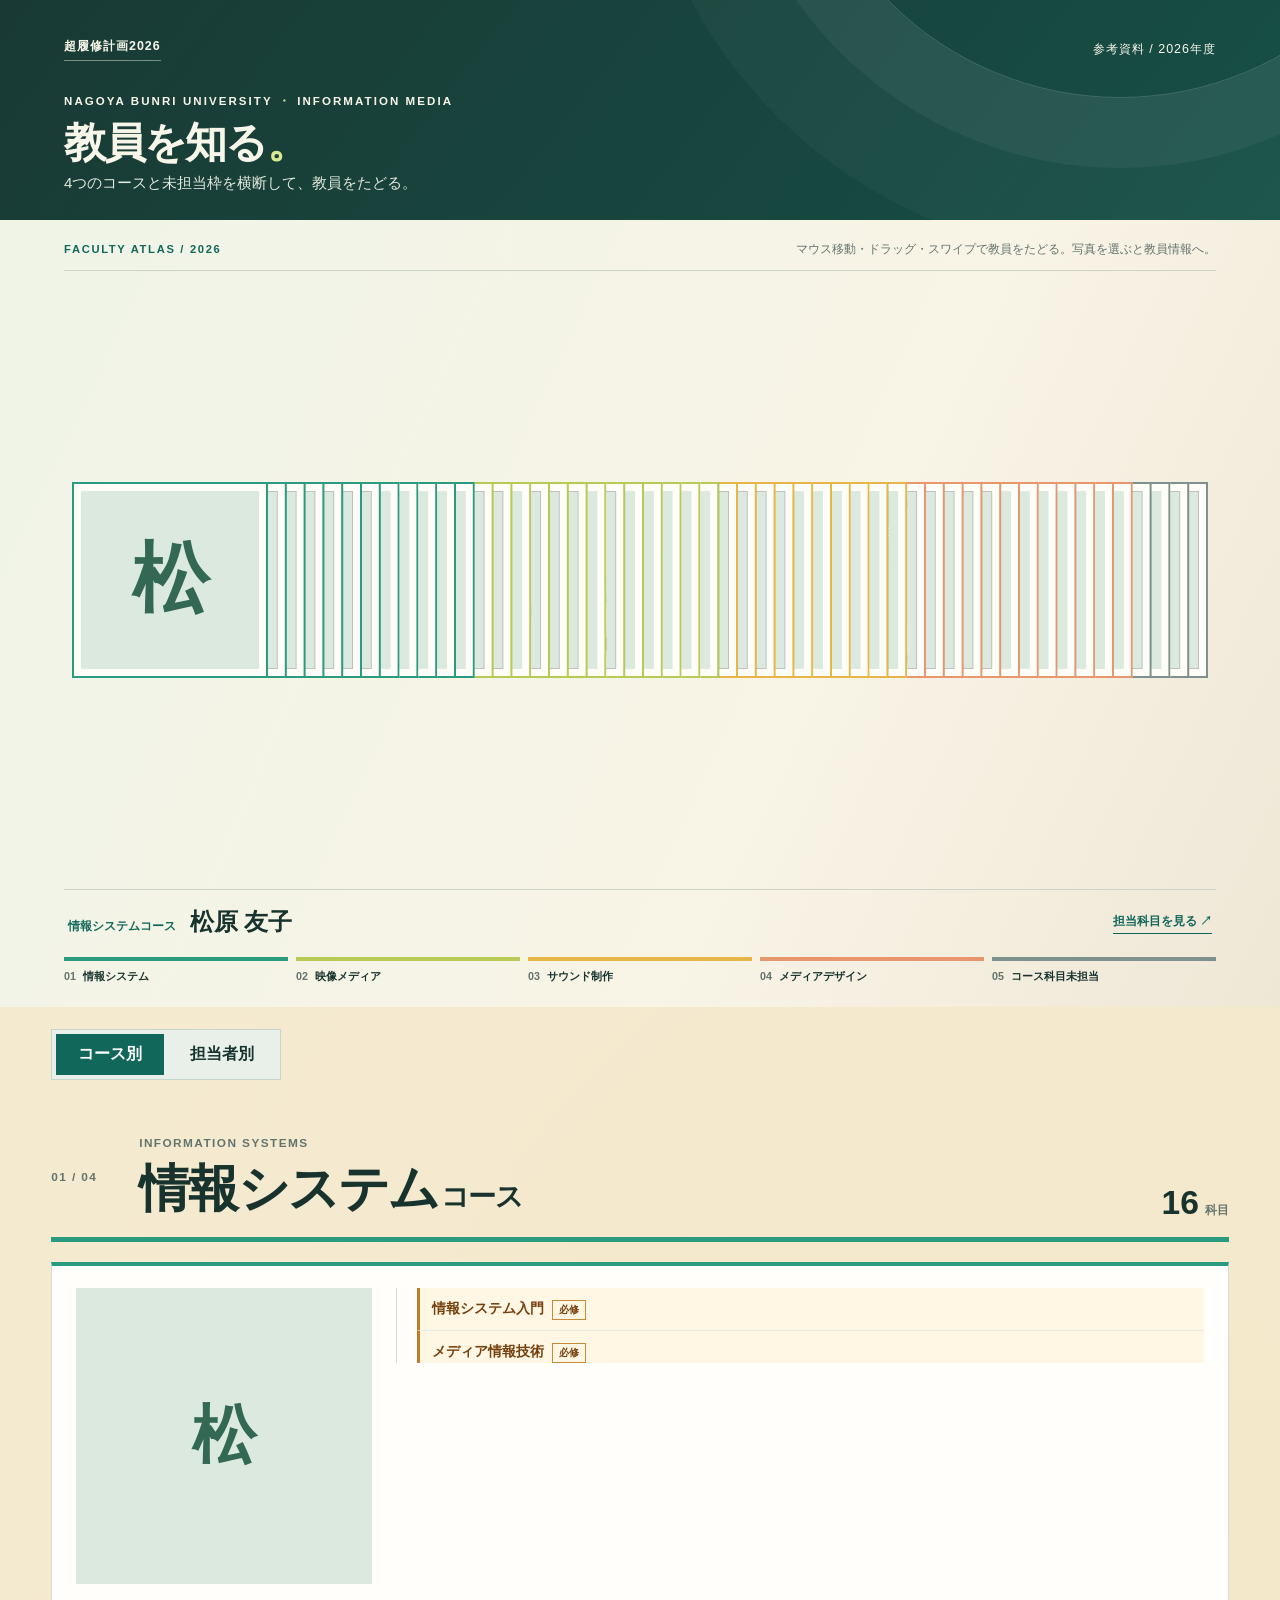
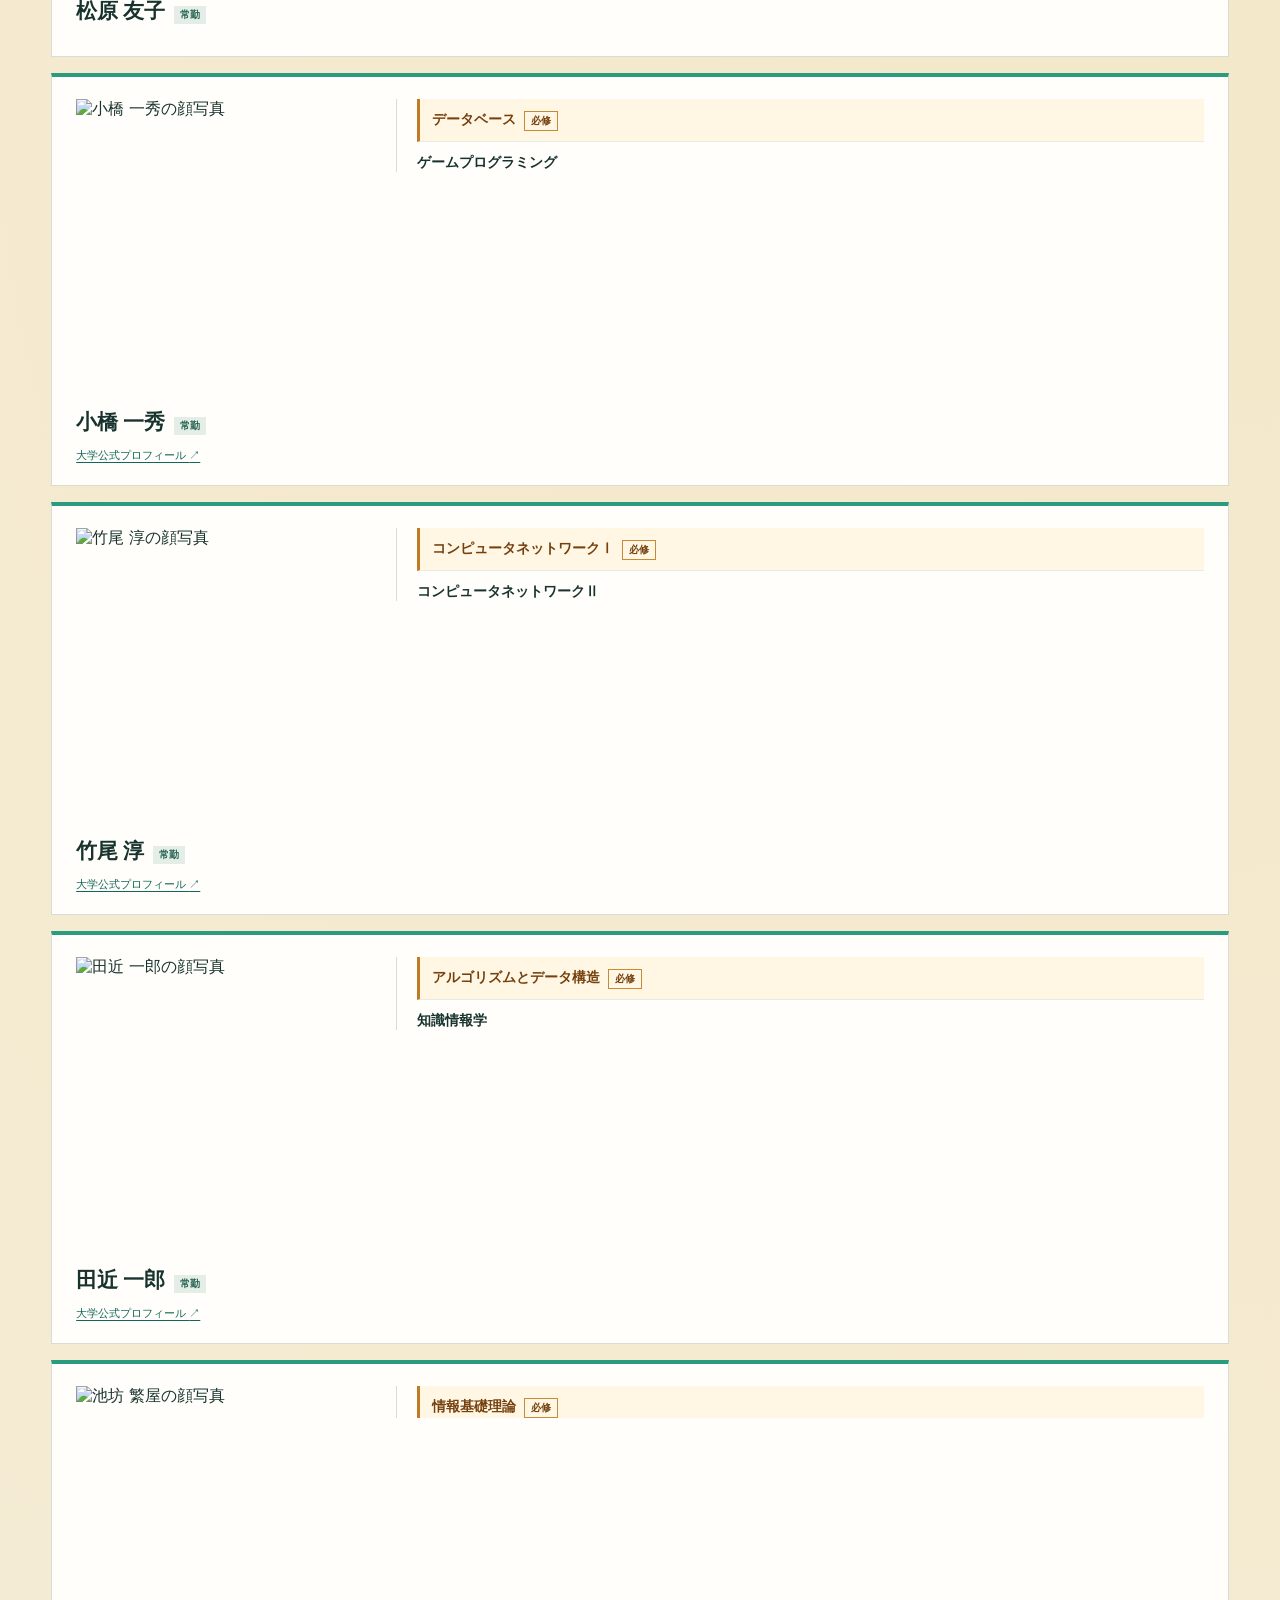
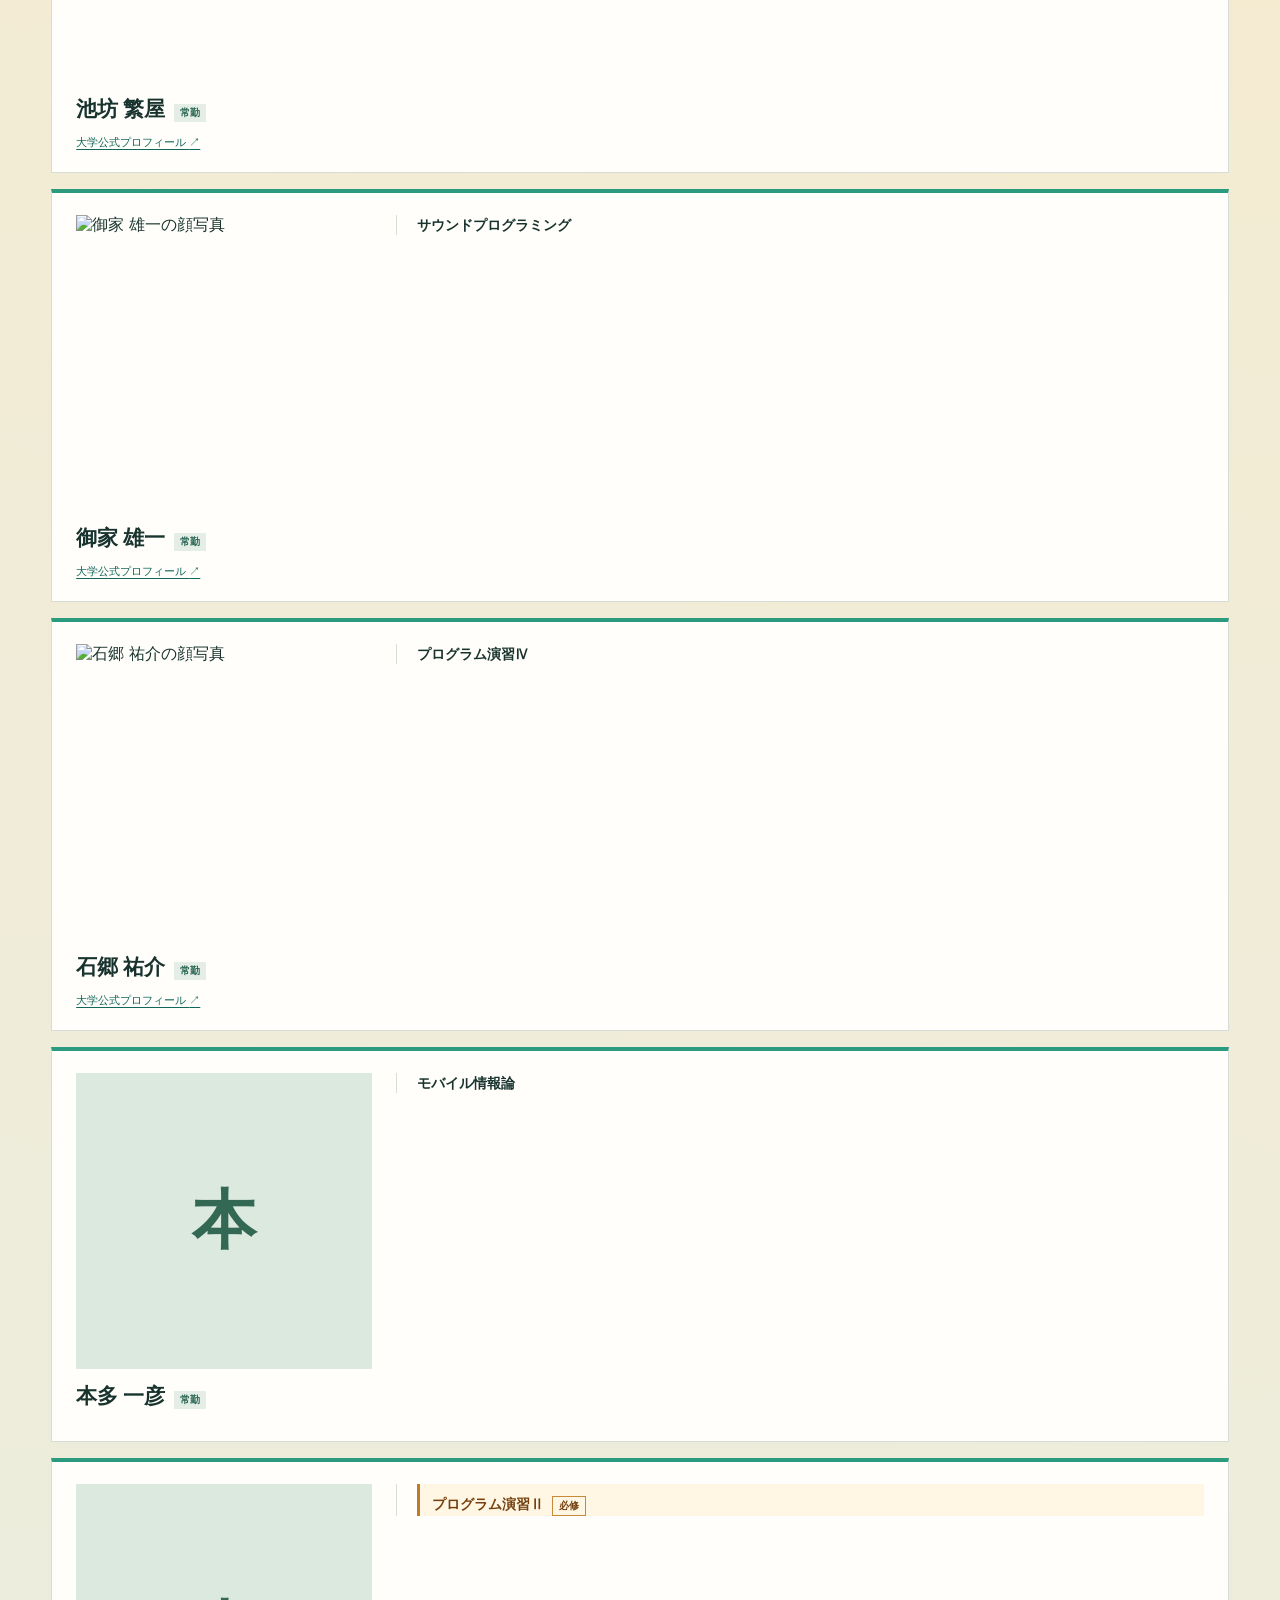
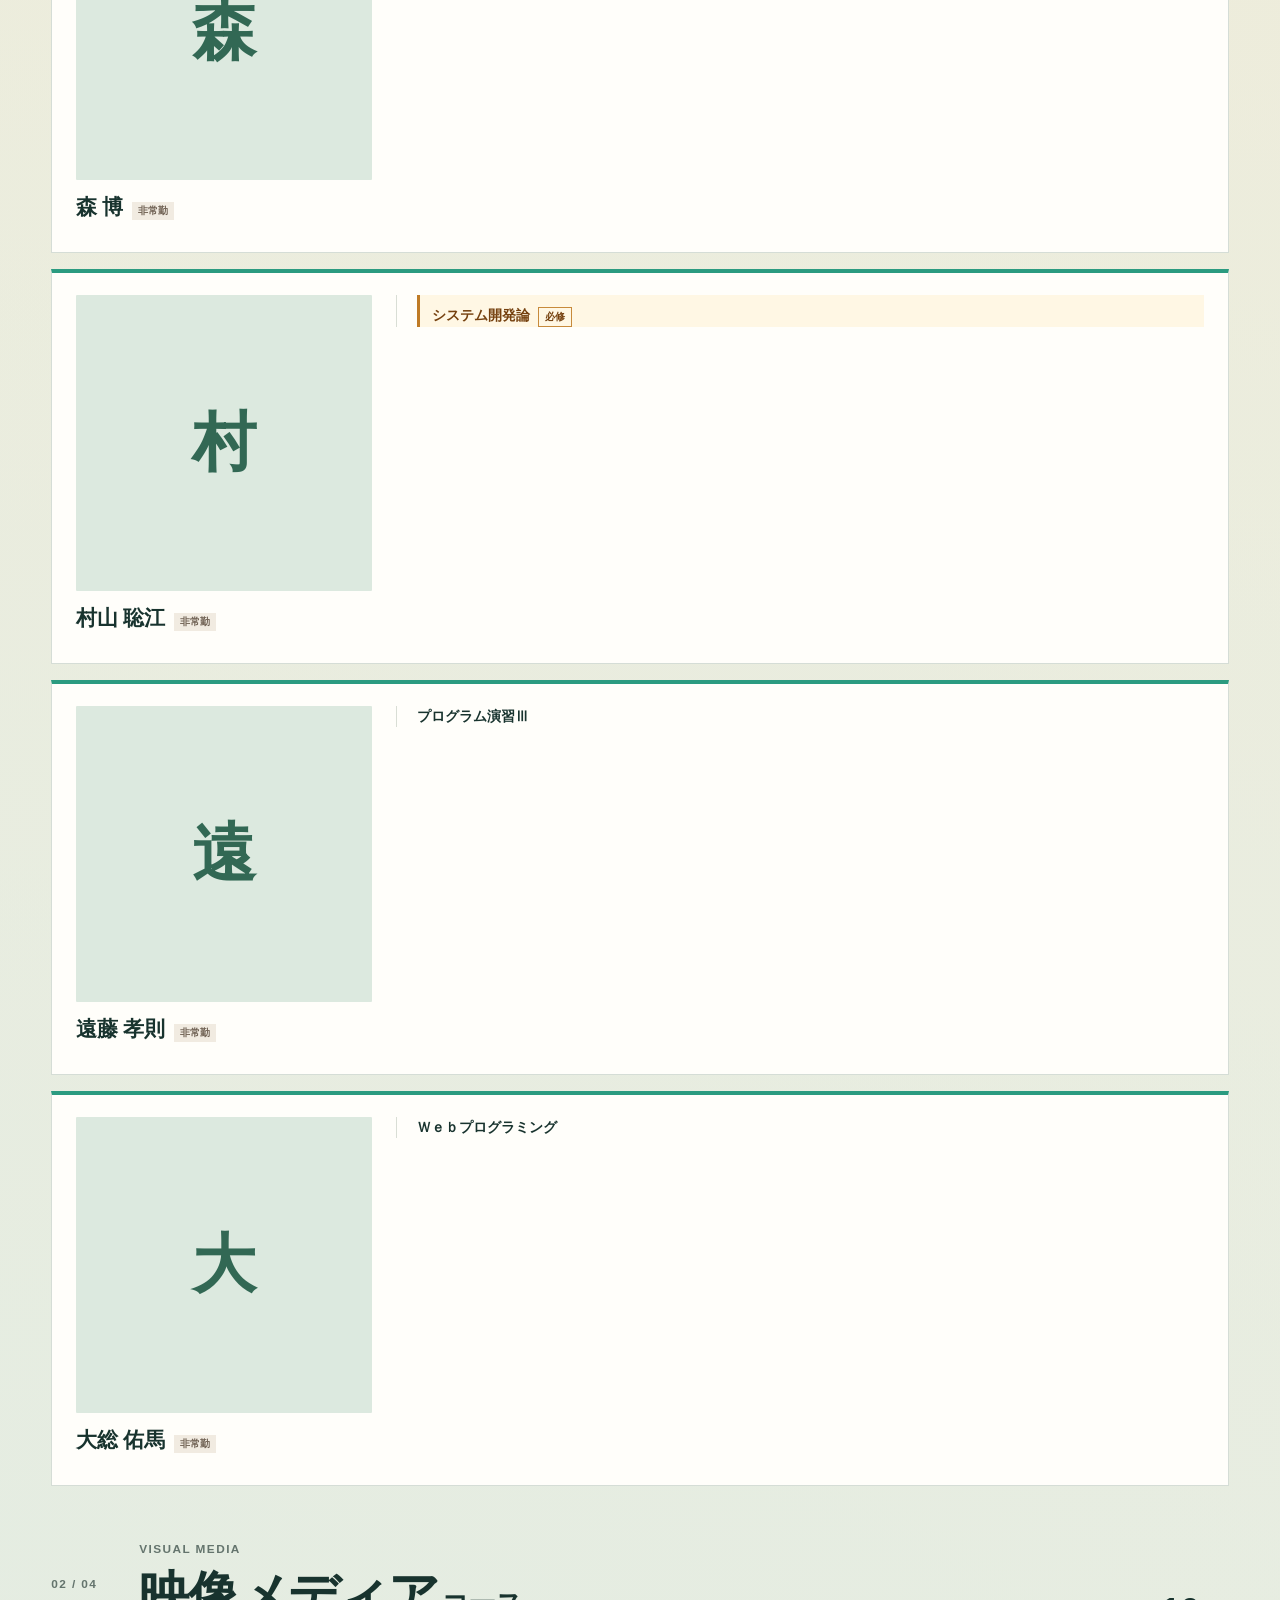
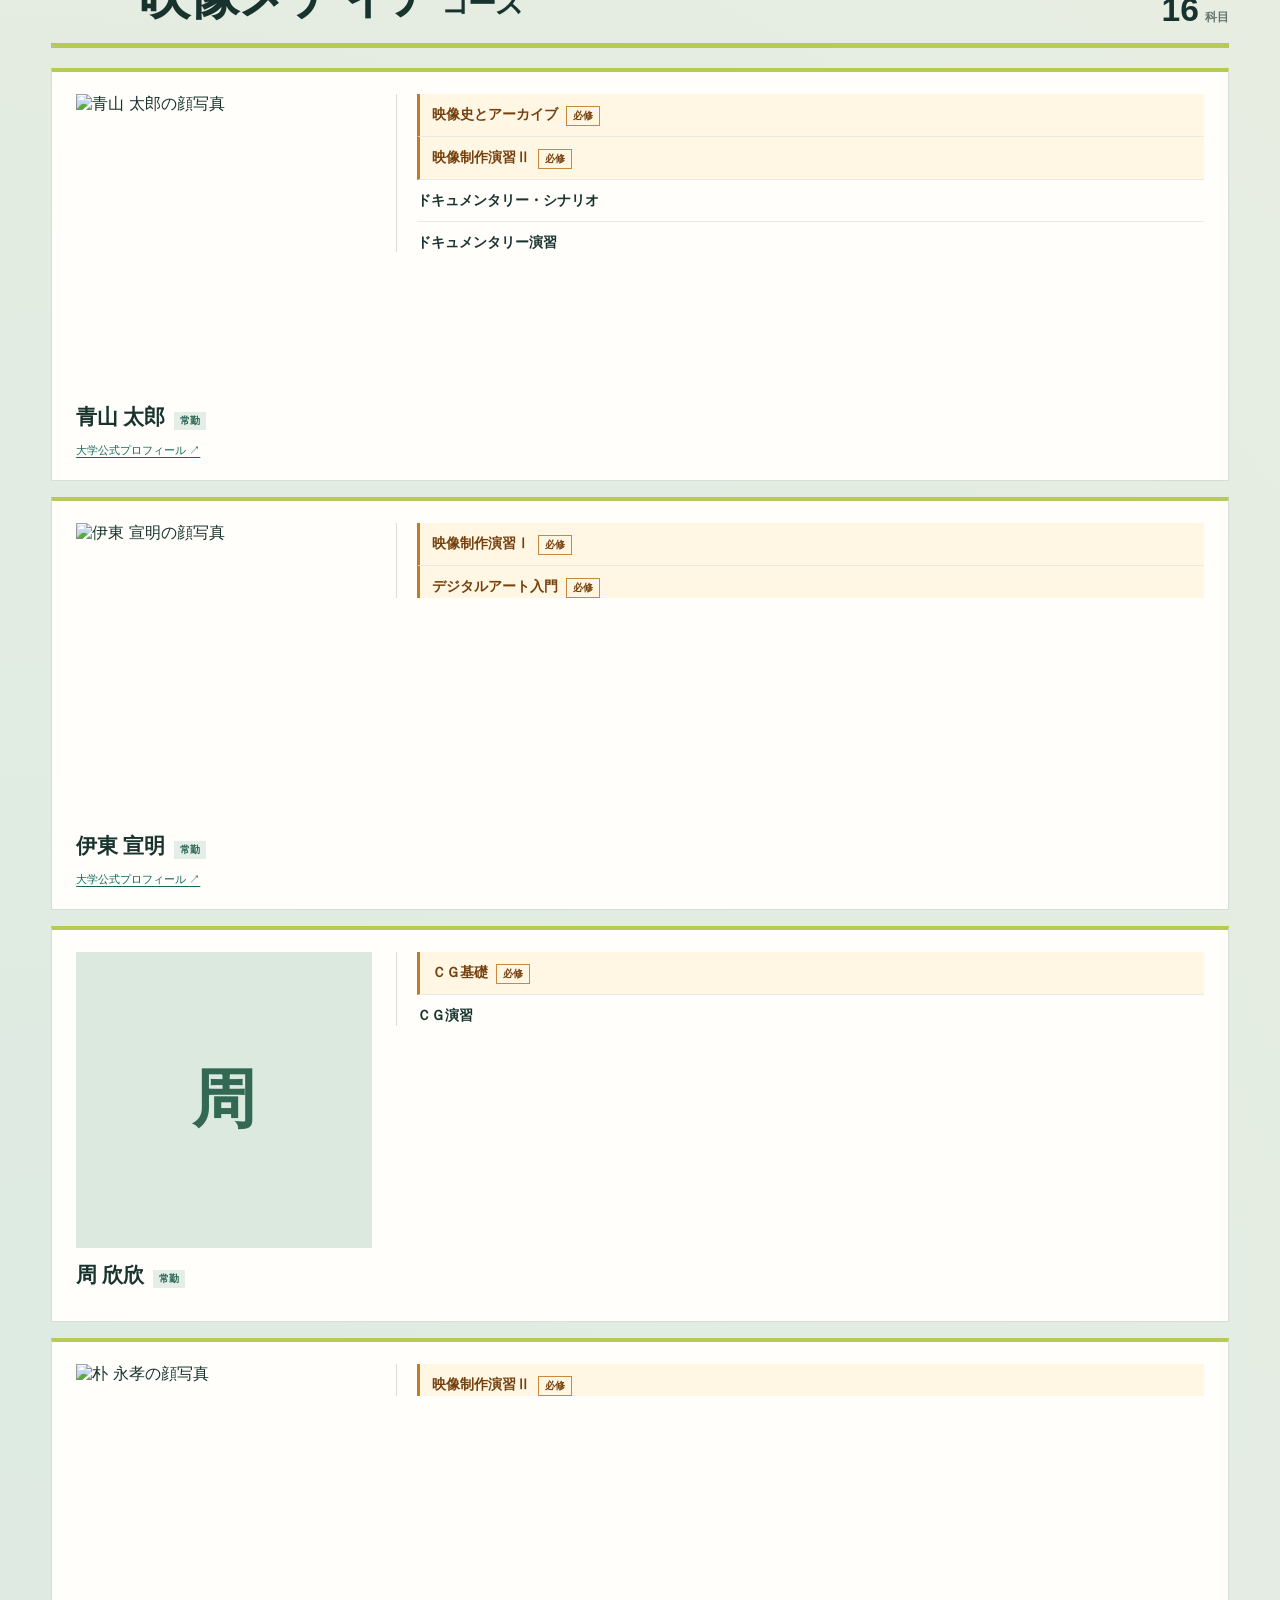
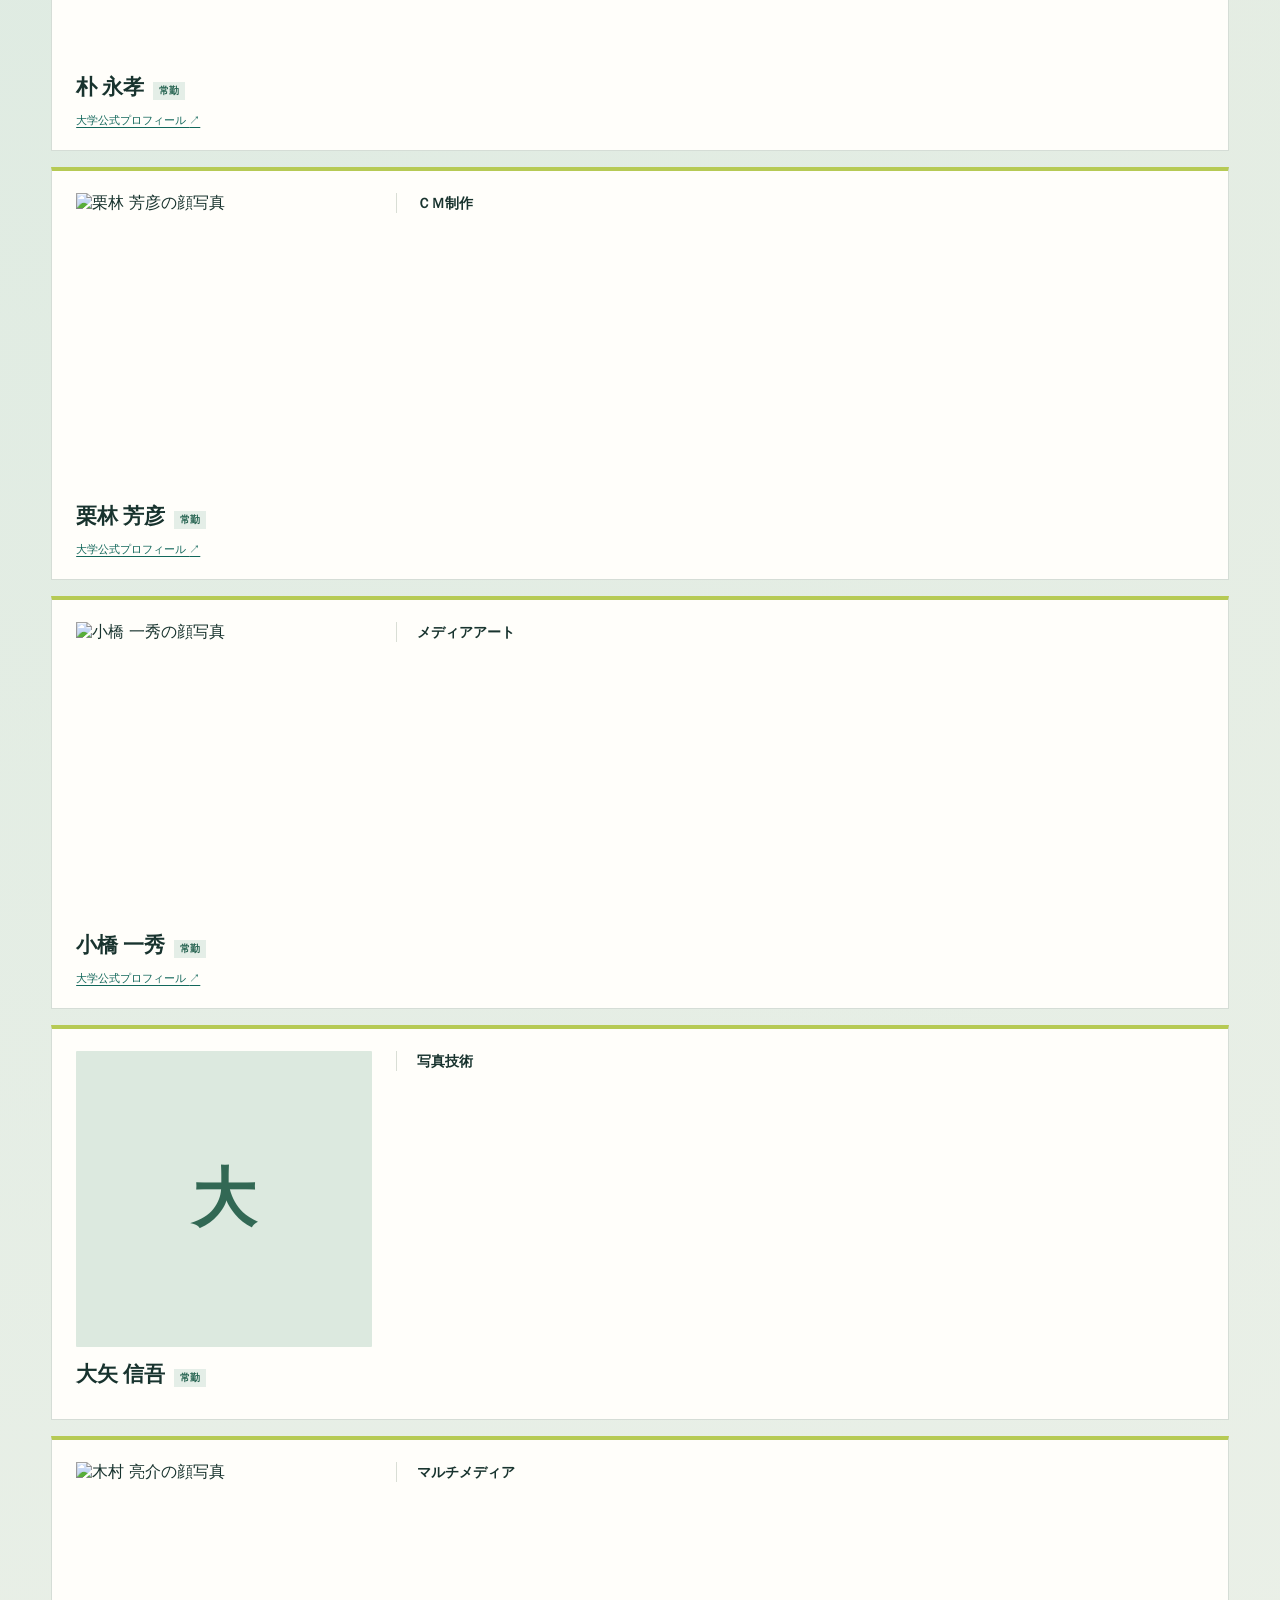
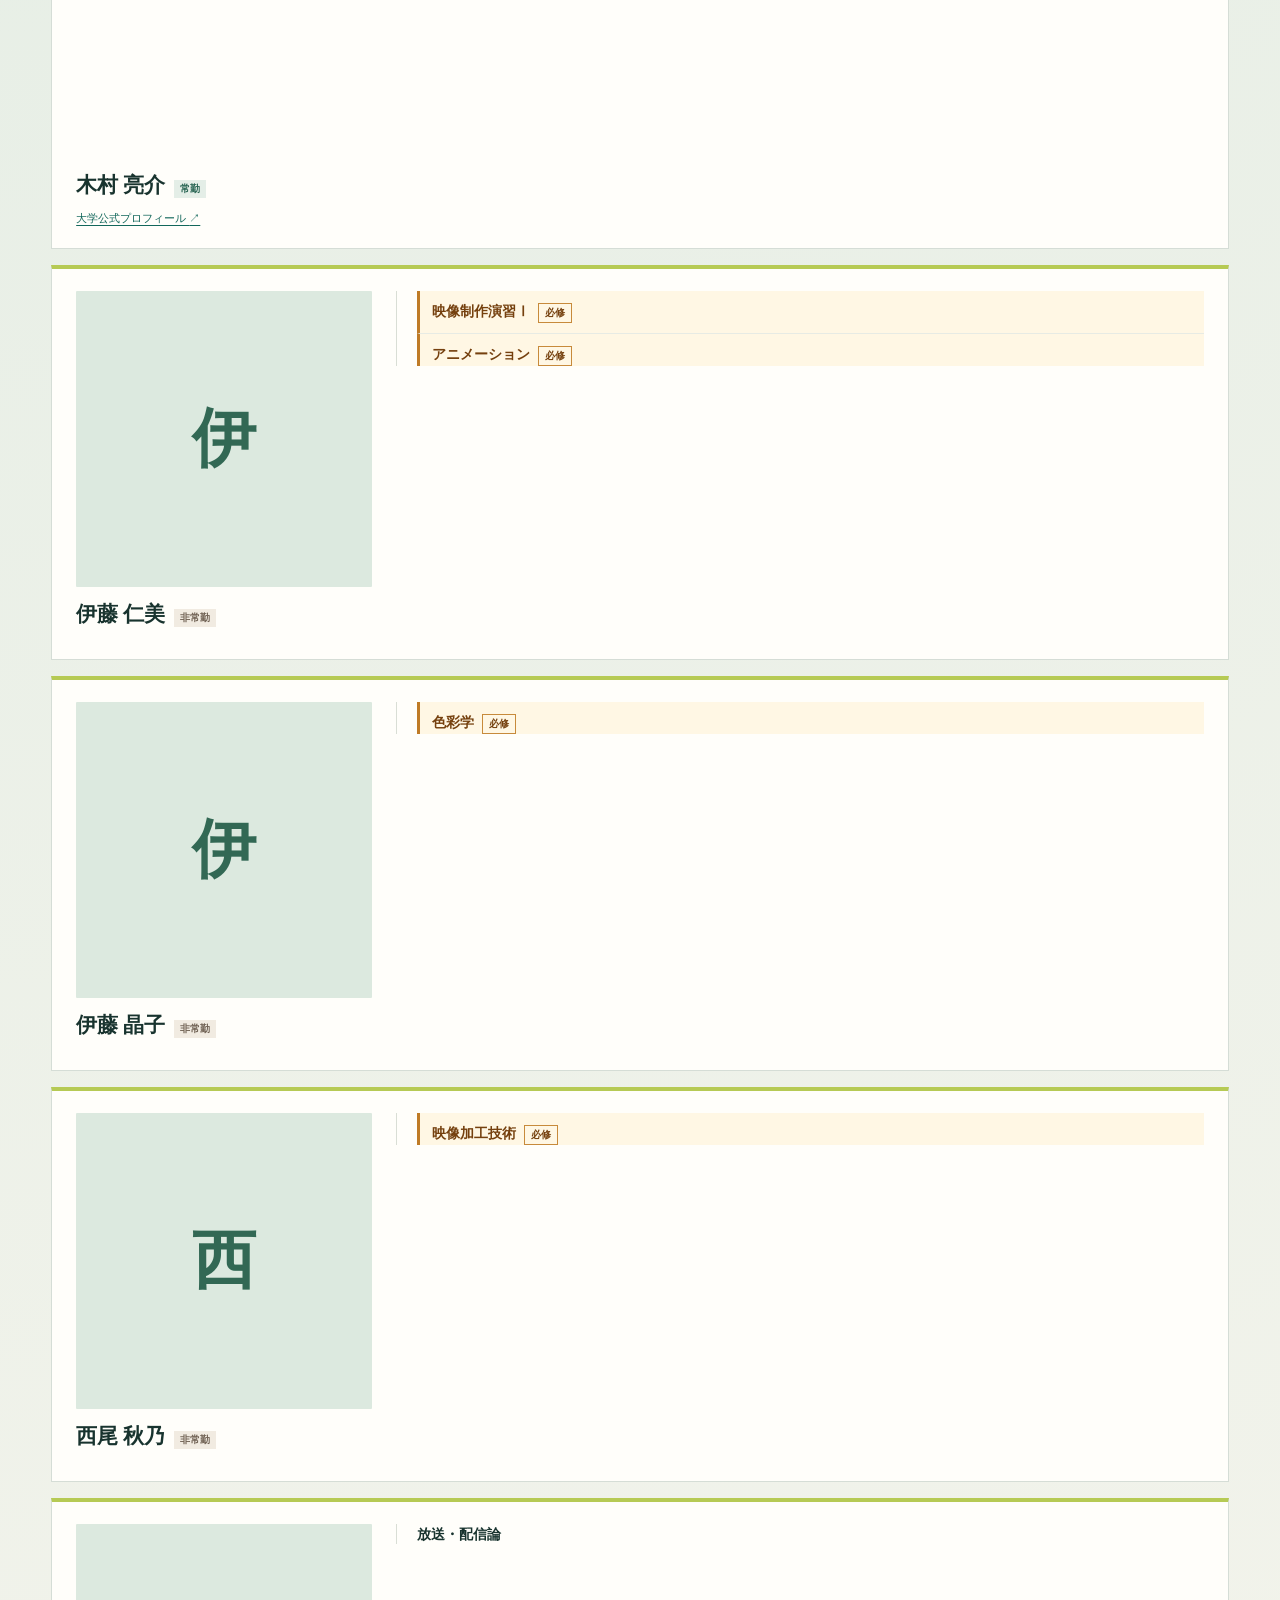
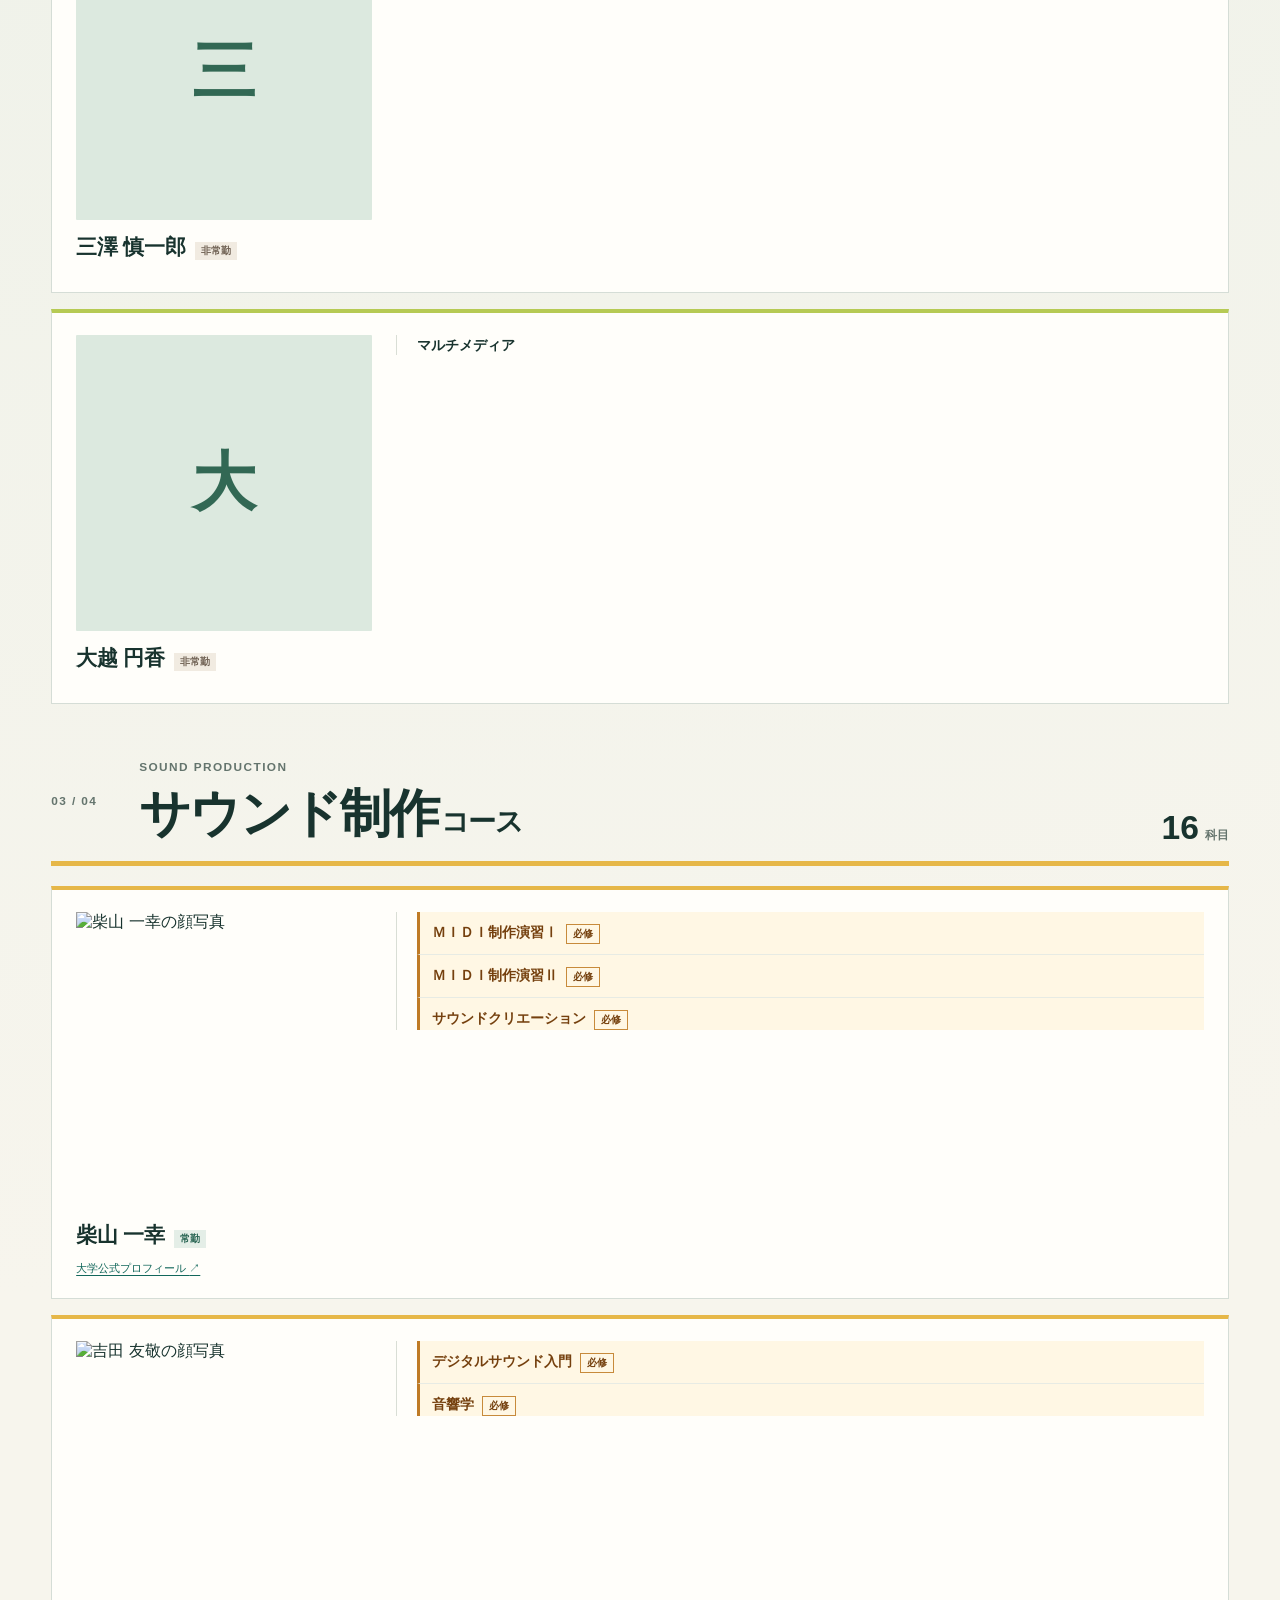
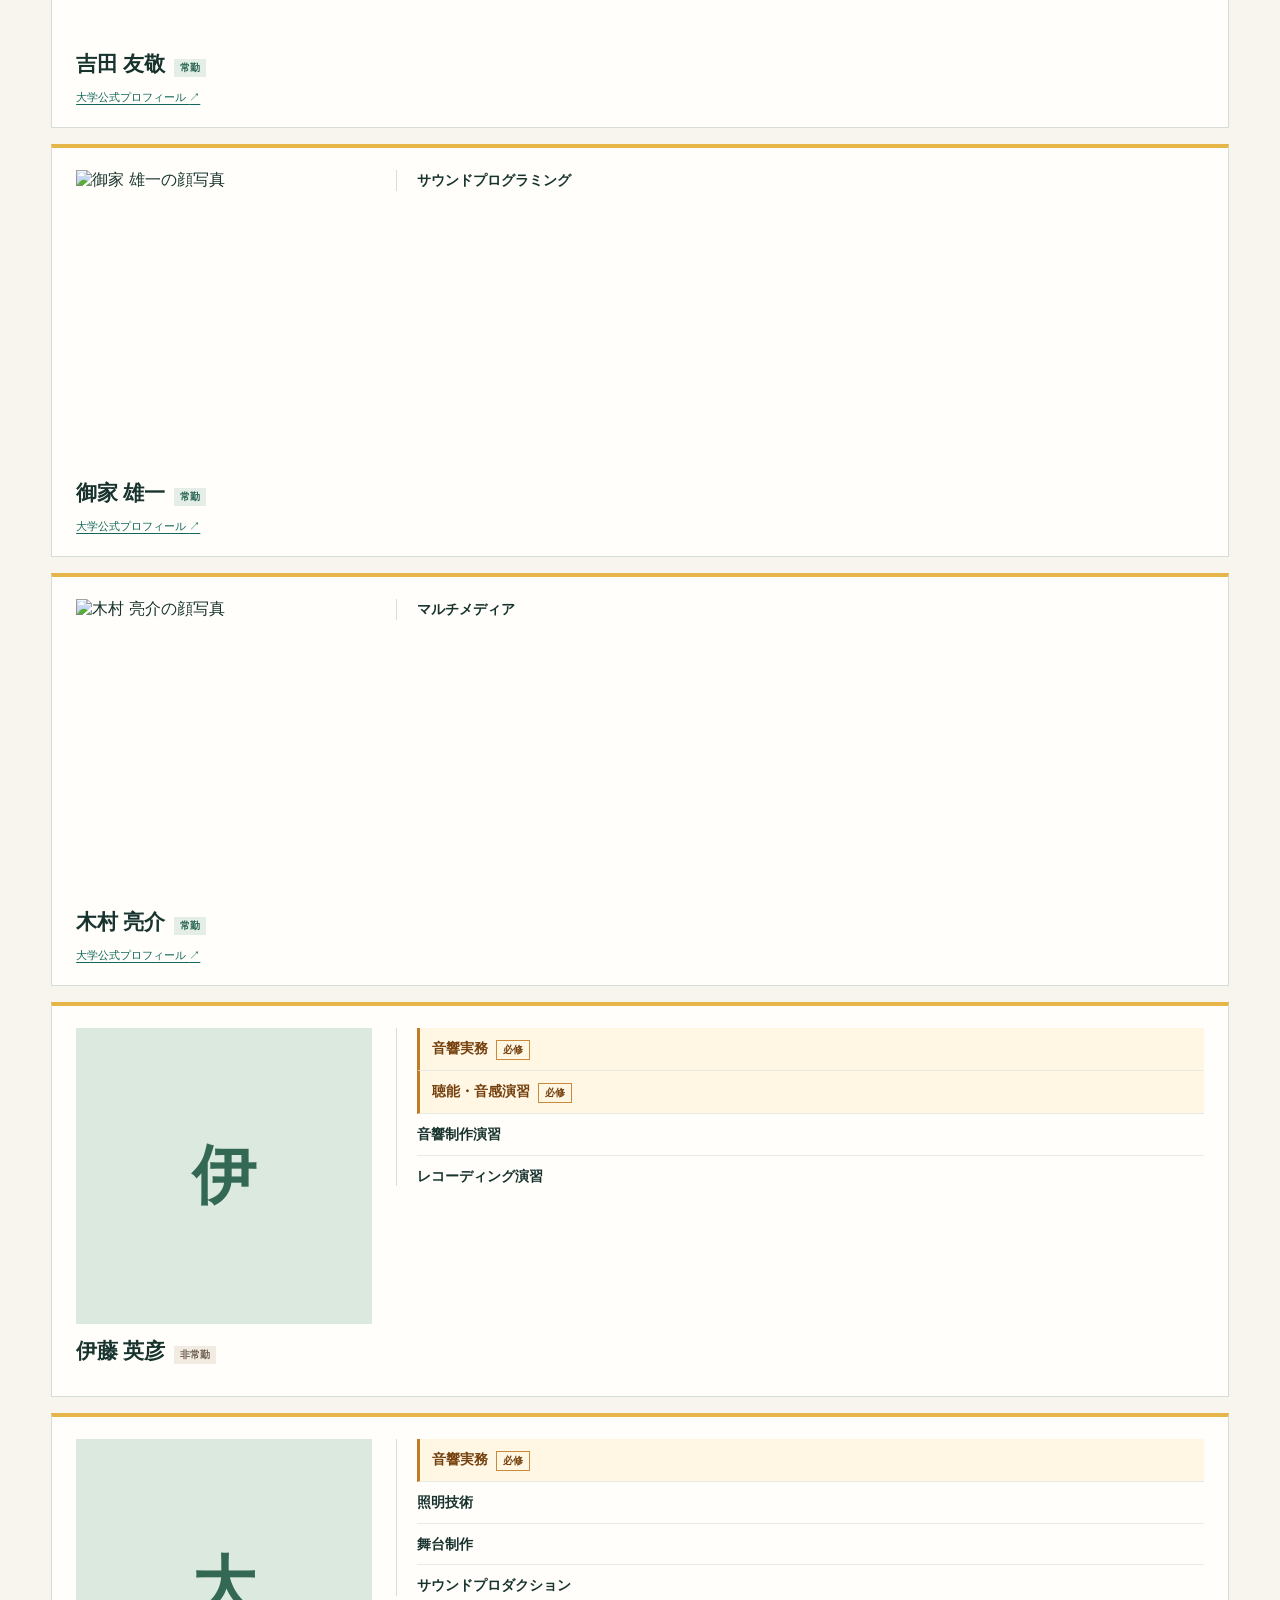
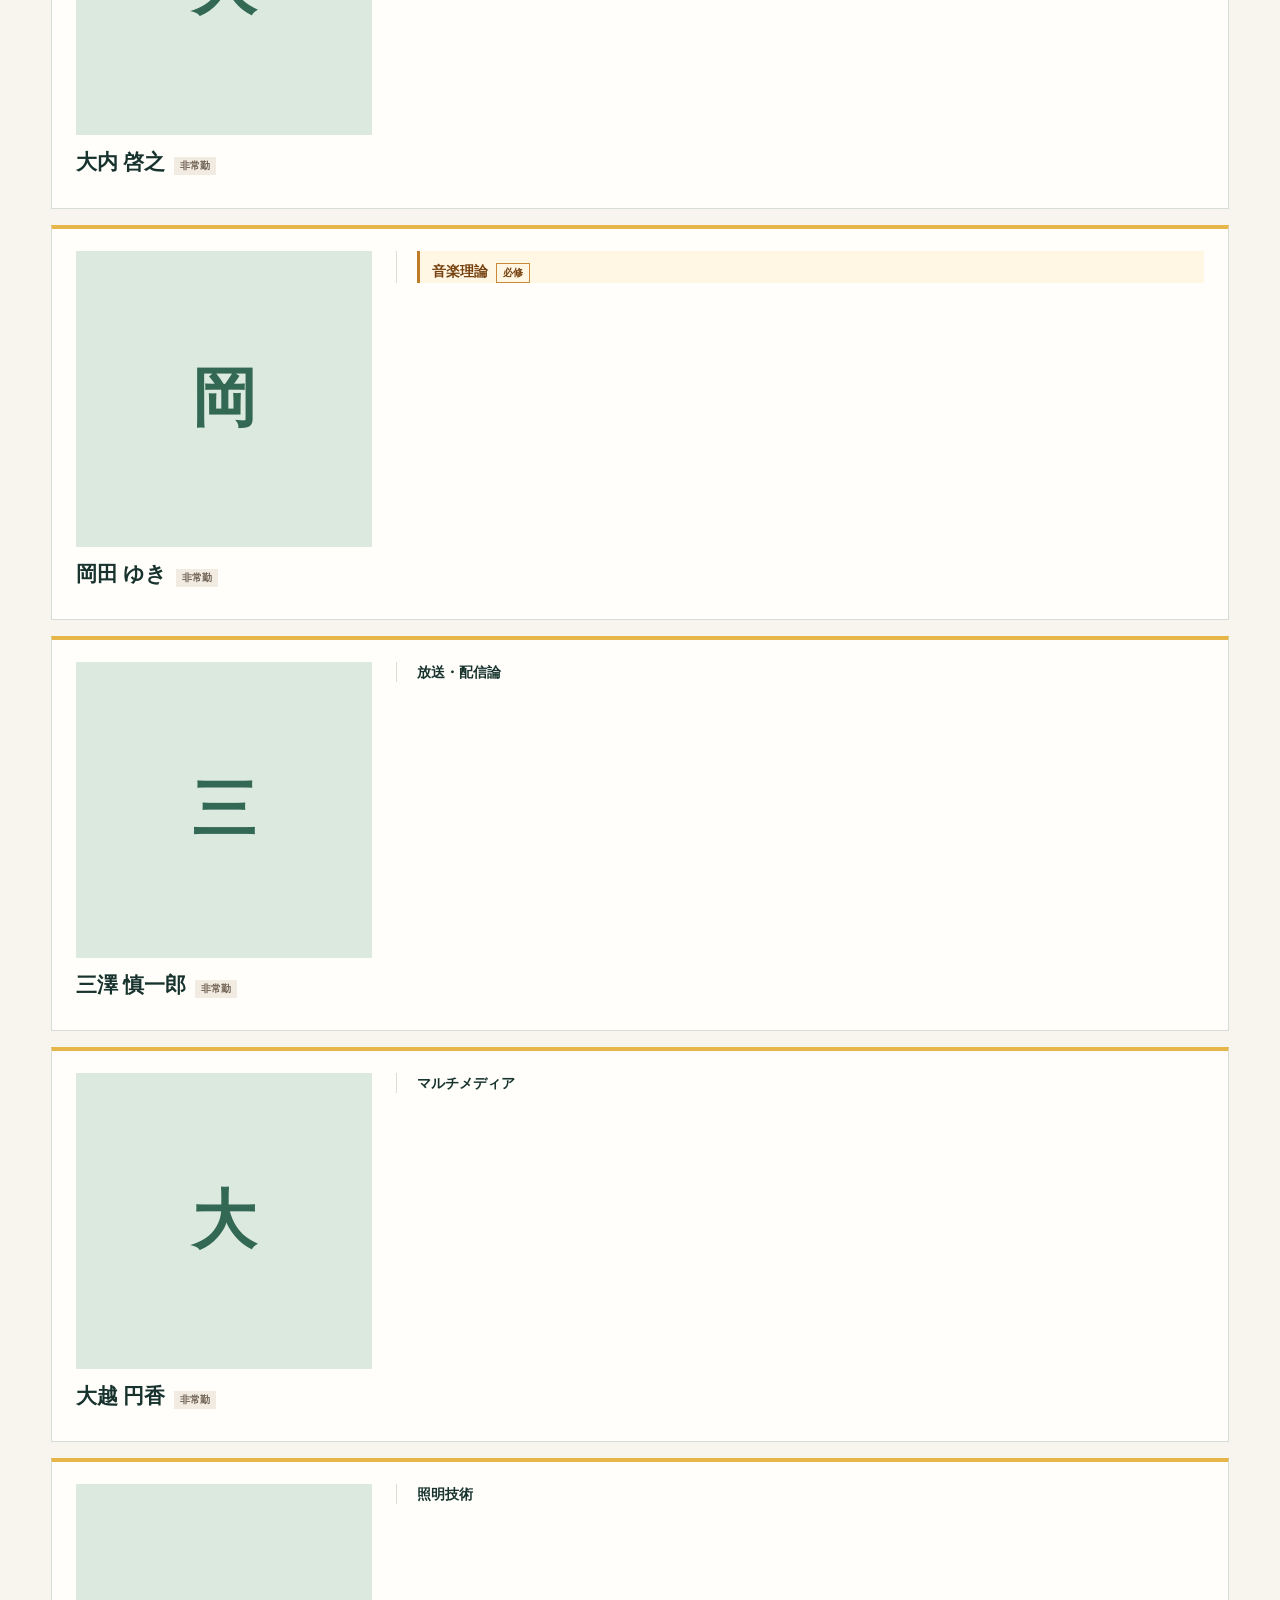
==== commit a9acada3: "Version faculty page assets for Pages" ====
--- a/course-faculty.html
+++ b/course-faculty.html
@@ -5,8 +5,8 @@
   <meta name="viewport" content="width=device-width, initial-scale=1">
   <meta name="description" content="名古屋文理大学情報メディア学科4コースの科目・担当教員と、4コース科目未担当の所属教員をまとめた2026年度参考一覧。">
   <title>2026 コース科目と担当教員 | 超履修計画2026</title>
-  <link rel="stylesheet" href="course-faculty.css">
-  <script src="course-faculty.js" defer></script>
+  <link rel="stylesheet" href="course-faculty.css?v=1.06.1">
+  <script src="course-faculty.js?v=1.06.1" defer></script>
 </head>
 <body>
   <div class="page-shell">
